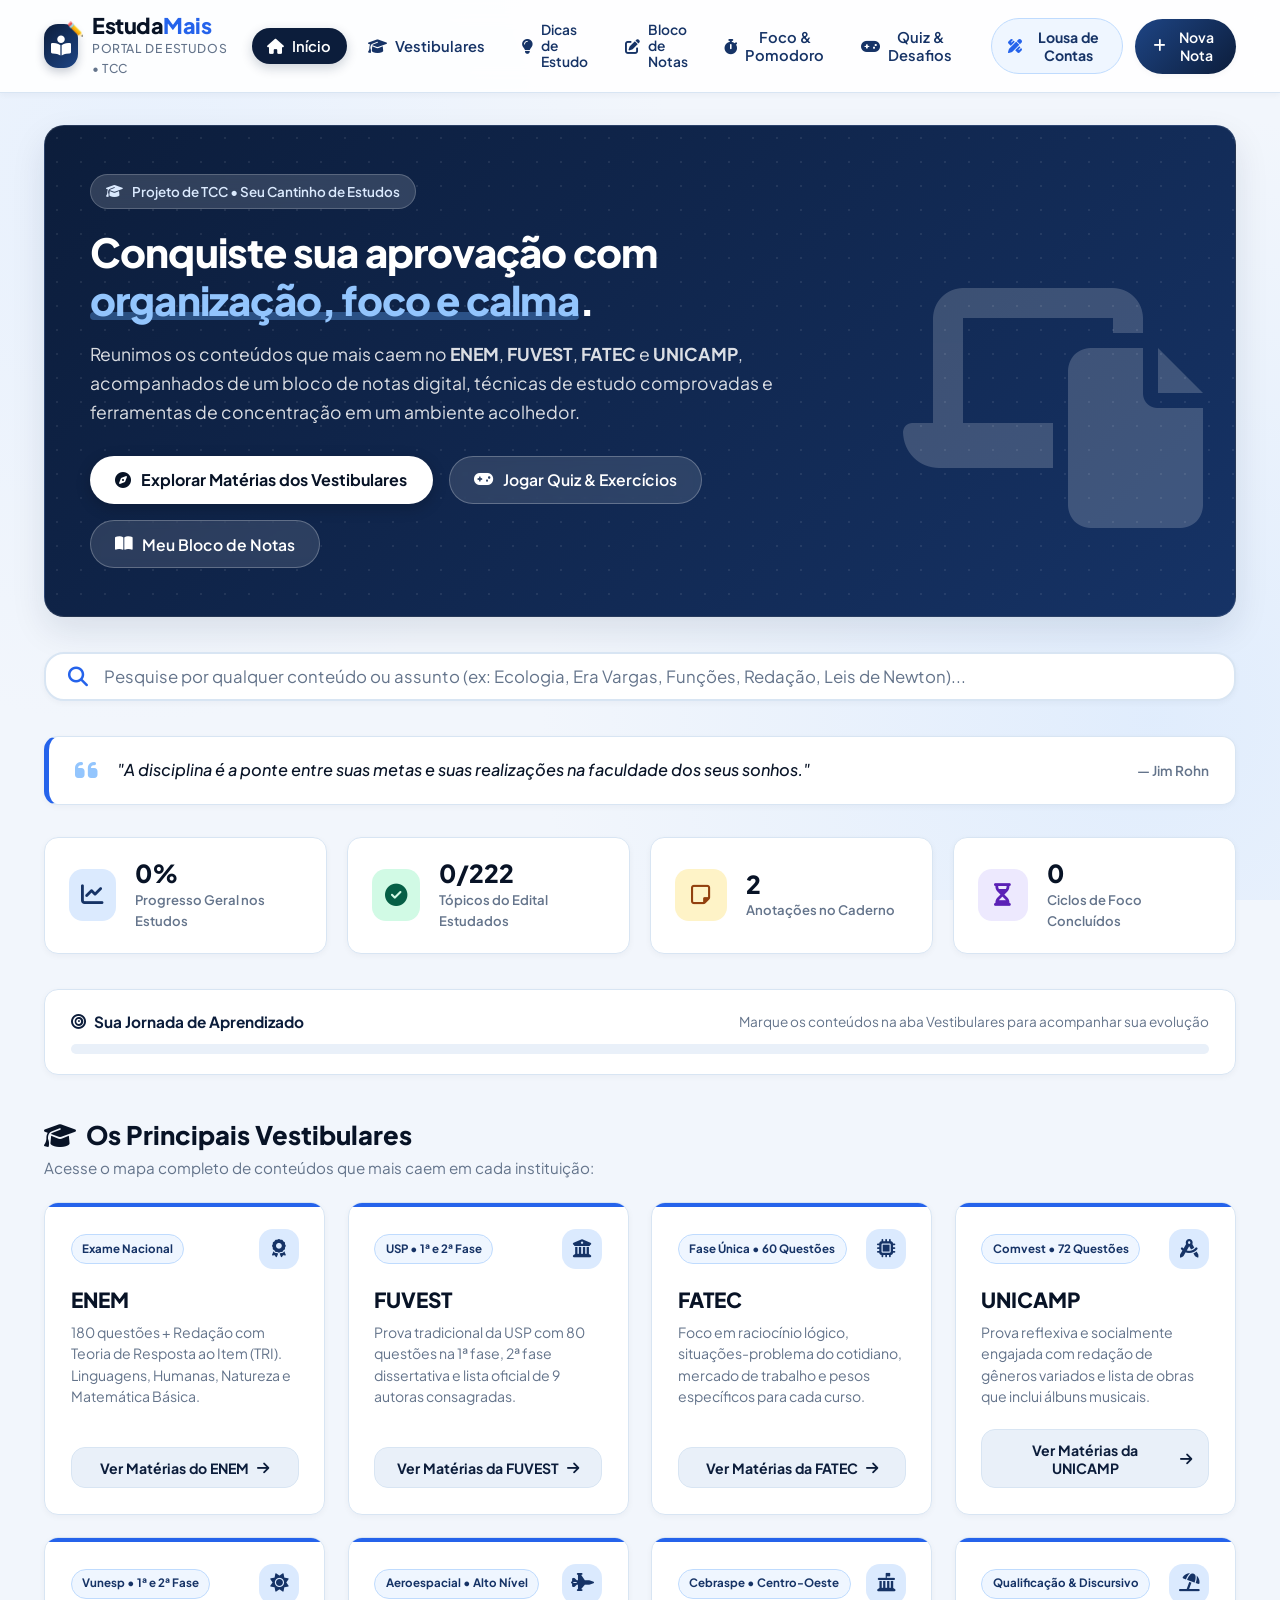
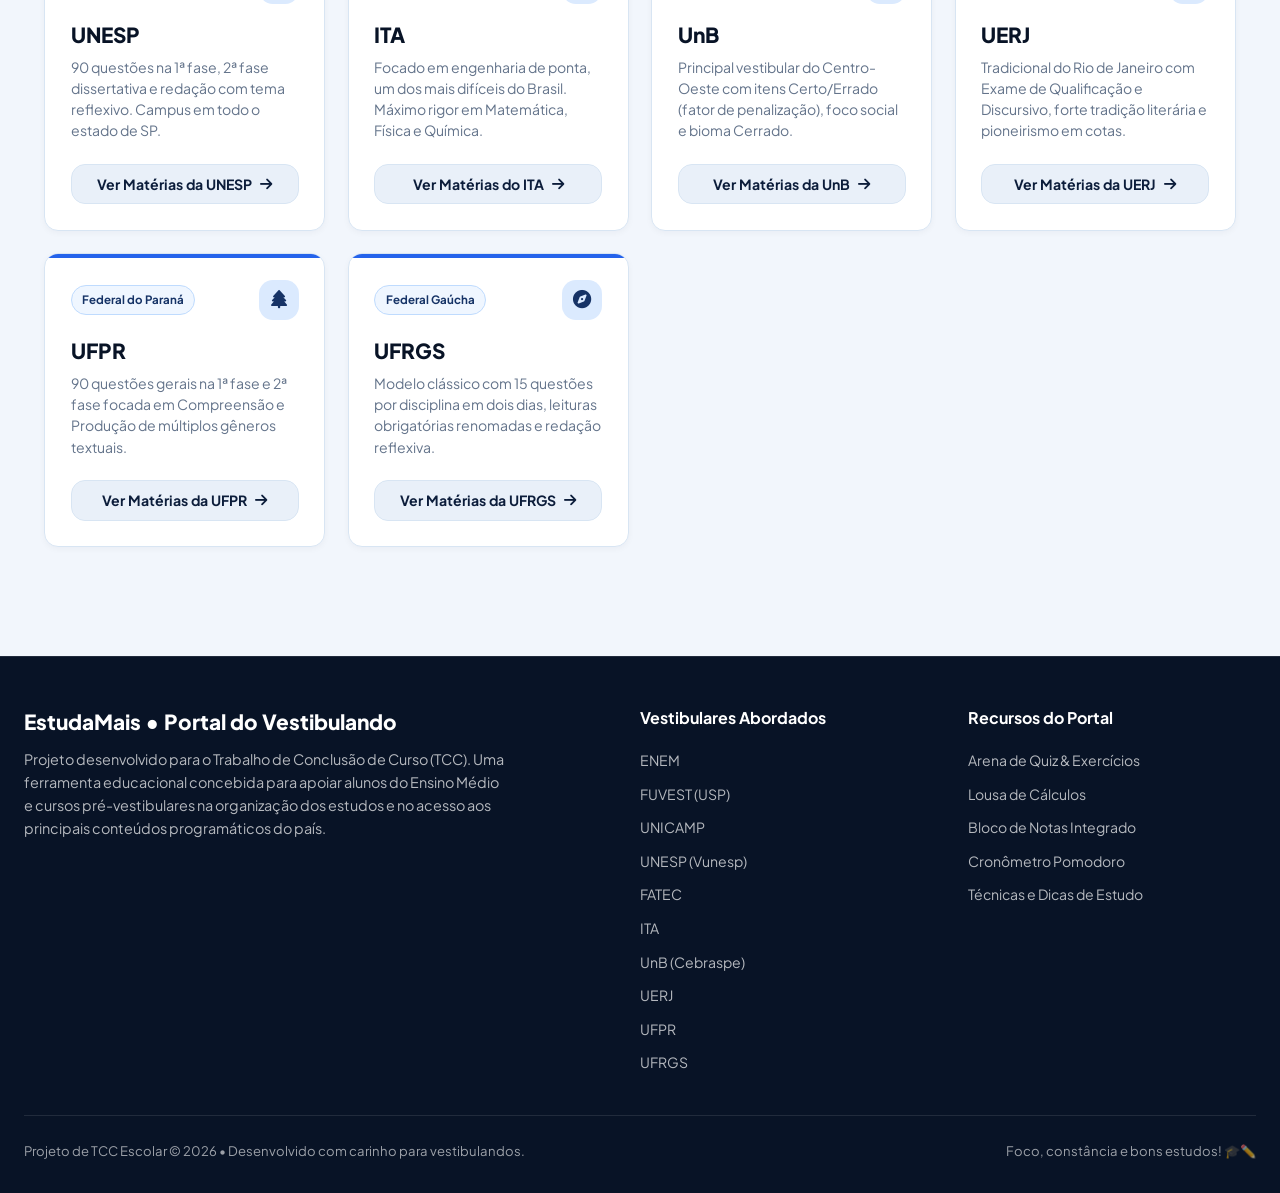
==== index.html @ 89281b8d "Rename index.html.html to index.html" ====
﻿<!DOCTYPE html>
<html lang="pt-BR">
<head>
  <meta charset="UTF-8">
  <meta name="viewport" content="width=device-width, initial-scale=1.0, maximum-scale=5.0">
  <title>EstudaMais • Portal do Vestibulando | Projeto de TCC</title>
  <meta name="description" content="Plataforma de apoio aos vestibulandos com matérias mais cobradas nos 10 maiores vestibulares do Brasil, bloco de notas integrado e dicas de estudos.">
  
  <!-- Configurações PWA e Mobile Android -->
  <link rel="manifest" href="manifest.json">
  <meta name="theme-color" content="#0c1d3b">
  <meta name="mobile-web-app-capable" content="yes">
  <meta name="apple-mobile-web-app-capable" content="yes">
  <meta name="apple-mobile-web-app-status-bar-style" content="black-translucent">
  <meta name="apple-mobile-web-app-title" content="EstudaMais">

  <!-- Favicon com SVG de Caderno e Lápis -->
  <link rel="icon" type="image/svg+xml" href="assets/icon.svg">
  <link rel="apple-touch-icon" href="assets/icon.svg">

  <!-- Fontes do Google: Plus Jakarta Sans & Caveat -->
  <link rel="preconnect" href="https://fonts.googleapis.com">
  <link rel="preconnect" href="https://fonts.gstatic.com" crossorigin>
  <link href="https://fonts.googleapis.com/css2?family=Plus+Jakarta+Sans:wght@300;400;500;600;700;800&family=Caveat:wght@600;700&display=swap" rel="stylesheet">

  <!-- Font Awesome 6 Icons -->
  <link rel="stylesheet" href="https://cdnjs.cloudflare.com/ajax/libs/font-awesome/6.4.0/css/all.min.css" integrity="sha512-iecdLmaskl7CVkqkXNQ/ZH/XLlvWZOJyj7Yy7tcenmpD1ypASozpmT/E0iPtmFIB46ZmdtAc9eNBvH0H/ZpiBw==" crossorigin="anonymous" referrerpolicy="no-referrer" />

  <!-- Estilos Customizados -->
  <style>
/* ========================================================
   ESTILOS GERAIS - ESTUDAMAIS PORTAL DO VESTIBULANDO
   TCC: Plataforma de Estudos com Foco Aconchegante
   ======================================================== */

@import url('https://fonts.googleapis.com/css2?family=Plus+Jakarta+Sans:wght@300;400;500;600;700;800&family=Caveat:wght@600;700&display=swap');

:root {
  /* Paleta de Azuis - Foco em Azul Marinho Elegante */
  --navy-950: #081326;
  --navy-900: #0c1d3b;
  --navy-850: #10264d;
  --navy-800: #163366;
  --navy-700: #1e4585;
  --navy-600: #2563eb;
  --navy-500: #3b82f6;
  --navy-400: #60a5fa;
  --navy-300: #93c5fd;
  --navy-200: #bfdbfe;
  --navy-100: #dbeafe;
  --navy-50:  #eff6ff;

  /* Tons de Fundo Aconchegantes e Suaves */
  --bg-page: #f2f6fc;
  --bg-surface: #ffffff;
  --bg-paper: #fcfdfd;
  --bg-subtle: #e9f0f9;
  --bg-hover: #e0ecf9;

  /* Detalhes de Papelaria & Estudo (Lápis, Marca-Texto) */
  --pencil-gold: #f59e0b;
  --highlighter-yellow: #fef08a;
  --highlighter-blue: #bae6fd;
  --study-green: #10b981;
  --study-rose: #f43f5e;
  --study-purple: #8b5cf6;

  /* Tipografia & Textos */
  --text-main: #0d1b2a;
  --text-secondary: #334155;
  --text-muted: #64748b;
  --text-white: #ffffff;

  /* Bordas e Sombras Suaves */
  --border-light: #d8e5f3;
  --border-focus: #3b82f6;
  --shadow-sm: 0 2px 6px rgba(12, 29, 59, 0.04);
  --shadow-md: 0 6px 18px rgba(12, 29, 59, 0.07);
  --shadow-lg: 0 14px 34px rgba(12, 29, 59, 0.10);
  --shadow-glow: 0 0 20px rgba(59, 130, 246, 0.25);

  --radius-sm: 8px;
  --radius-md: 14px;
  --radius-lg: 20px;
  --radius-full: 9999px;

  --transition-fast: 0.2s cubic-bezier(0.4, 0, 0.2, 1);
  --transition-normal: 0.3s cubic-bezier(0.4, 0, 0.2, 1);
}

/* Reset Básico */
*, *::before, *::after {
  box-sizing: border-box;
  margin: 0;
  padding: 0;
}

body {
  font-family: 'Plus Jakarta Sans', -apple-system, BlinkMacSystemFont, "Segoe UI", Roboto, sans-serif;
  background-color: var(--bg-page);
  color: var(--text-main);
  line-height: 1.6;
  min-height: 100vh;
  display: flex;
  flex-direction: column;
  background-image: 
    radial-gradient(circle at 10% 20%, rgba(219, 234, 254, 0.45) 0%, transparent 40%),
    radial-gradient(circle at 90% 80%, rgba(191, 219, 254, 0.35) 0%, transparent 45%);
  background-attachment: fixed;
  overflow-x: hidden;
}

/* ========================================================
   HEADER & NAVBAR
   ======================================================== */
.site-header {
  background: rgba(255, 255, 255, 0.88);
  backdrop-filter: blur(12px);
  -webkit-backdrop-filter: blur(12px);
  border-bottom: 1px solid var(--border-light);
  position: sticky;
  top: 0;
  z-index: 1000;
  box-shadow: var(--shadow-sm);
  transition: all var(--transition-normal);
}

.header-container {
  max-width: 1240px;
  margin: 0 auto;
  padding: 0.85rem 1.5rem;
  display: flex;
  align-items: center;
  justify-content: space-between;
  gap: 1.5rem;
}

.brand-logo {
  display: flex;
  align-items: center;
  gap: 0.85rem;
  text-decoration: none;
  cursor: pointer;
}

.logo-icon-box {
  width: 44px;
  height: 44px;
  background: linear-gradient(135deg, var(--navy-900), var(--navy-700));
  border-radius: var(--radius-md);
  display: flex;
  align-items: center;
  justify-content: center;
  color: #fff;
  font-size: 1.25rem;
  box-shadow: 0 4px 10px rgba(12, 29, 59, 0.22);
  position: relative;
}

.logo-icon-box::after {
  content: '✏️';
  position: absolute;
  top: -6px;
  right: -6px;
  font-size: 0.85rem;
}

.brand-info {
  display: flex;
  flex-direction: column;
}

.brand-name {
  font-size: 1.35rem;
  font-weight: 800;
  color: var(--navy-950);
  letter-spacing: -0.5px;
  line-height: 1.15;
}

.brand-name span {
  color: var(--navy-600);
}

.brand-tagline {
  font-size: 0.76rem;
  font-weight: 500;
  color: var(--text-muted);
  text-transform: uppercase;
  letter-spacing: 0.6px;
}

/* Navegação */
.nav-menu {
  display: flex;
  align-items: center;
  gap: 0.4rem;
  list-style: none;
}

.nav-btn {
  background: transparent;
  border: none;
  outline: none;
  padding: 0.55rem 0.95rem;
  border-radius: var(--radius-full);
  color: var(--navy-800);
  font-family: inherit;
  font-size: 0.92rem;
  font-weight: 600;
  cursor: pointer;
  display: inline-flex;
  align-items: center;
  gap: 0.5rem;
  transition: all var(--transition-fast);
}

.nav-clean-2lines {
  display: inline-block;
  line-height: 1.15;
  text-align: left;
  font-size: 0.86rem;
}

.nav-btn:hover {
  background-color: var(--bg-subtle);
  color: var(--navy-900);
}

.nav-btn.active {
  background: var(--navy-900);
  color: #fff;
  box-shadow: 0 4px 12px rgba(12, 29, 59, 0.2);
}

.nav-btn i {
  font-size: 0.95rem;
  transition: transform var(--transition-fast);
}

.nav-btn:hover i {
  transform: scale(1.15);
}

.header-actions {
  display: flex;
  align-items: center;
  gap: 0.75rem;
}

.btn-header-scratchpad {
  background: var(--navy-50);
  color: var(--navy-800);
  border: 1.5px solid var(--navy-200);
  padding: 0.55rem 1rem;
  border-radius: var(--radius-full);
  font-family: inherit;
  font-size: 0.88rem;
  font-weight: 700;
  cursor: pointer;
  display: inline-flex;
  align-items: center;
  gap: 0.5rem;
  transition: all var(--transition-fast);
}

.btn-header-scratchpad:hover {
  background: var(--navy-100);
  border-color: var(--navy-400);
  transform: translateY(-1px);
  box-shadow: 0 4px 12px rgba(37, 99, 235, 0.15);
}

.btn-header-scratchpad i {
  color: var(--navy-600);
}

.btn-header-cta {
  background: linear-gradient(135deg, var(--navy-700), var(--navy-900));
  color: #fff;
  border: none;
  padding: 0.6rem 1.1rem;
  border-radius: var(--radius-full);
  font-family: inherit;
  font-size: 0.88rem;
  font-weight: 600;
  cursor: pointer;
  display: inline-flex;
  align-items: center;
  gap: 0.5rem;
  box-shadow: var(--shadow-sm);
  transition: all var(--transition-fast);
}

.btn-header-cta:hover {
  transform: translateY(-1px);
  box-shadow: var(--shadow-md);
  filter: brightness(1.1);
}

/* ========================================================
   CONTAINER PRINCIPAL E ANIMAÇÕES DINÂMICAS DE PÁGINA
   ======================================================== */
.main-wrapper {
  max-width: 1240px;
  margin: 0 auto;
  padding: 2rem 1.5rem 4rem;
  width: 100%;
  flex: 1;
}

.tab-content {
  display: none;
  opacity: 0;
  transform: translateY(14px) scale(0.995);
  transition: opacity 0.35s cubic-bezier(0.16, 1, 0.3, 1), transform 0.35s cubic-bezier(0.16, 1, 0.3, 1);
}

.tab-content.active {
  display: block;
  opacity: 1;
  transform: translateY(0) scale(1);
  animation: pageSlideIn 0.4s cubic-bezier(0.16, 1, 0.3, 1) forwards;
}

@keyframes pageSlideIn {
  0% {
    opacity: 0;
    transform: translateY(16px) scale(0.992);
  }
  100% {
    opacity: 1;
    transform: translateY(0) scale(1);
  }
}

/* Efeito sutil de revelação progressiva */
.tab-content.active > div:nth-child(1) {
  animation: cardFadeUp 0.35s cubic-bezier(0.16, 1, 0.3, 1) 0.05s both;
}
.tab-content.active > div:nth-child(2) {
  animation: cardFadeUp 0.35s cubic-bezier(0.16, 1, 0.3, 1) 0.10s both;
}
.tab-content.active > div:nth-child(3) {
  animation: cardFadeUp 0.35s cubic-bezier(0.16, 1, 0.3, 1) 0.15s both;
}

@keyframes cardFadeUp {
  0% {
    opacity: 0;
    transform: translateY(12px);
  }
  100% {
    opacity: 1;
    transform: translateY(0);
  }
}

/* ========================================================
   ABA INÍCIO (HERO & VISÃO GERAL)
   ======================================================== */
.hero-cozy-card {
  background: linear-gradient(135deg, var(--navy-900) 0%, var(--navy-850) 45%, var(--navy-800) 100%);
  color: #fff;
  border-radius: var(--radius-lg);
  padding: 3rem 2.8rem;
  margin-bottom: 2.2rem;
  position: relative;
  overflow: hidden;
  box-shadow: var(--shadow-lg);
  border: 1px solid rgba(255, 255, 255, 0.1);
}

/* Detalhes de textura e papelaria */
.hero-cozy-card::before {
  content: '';
  position: absolute;
  top: 0;
  left: 0;
  right: 0;
  bottom: 0;
  background-image: radial-gradient(rgba(255, 255, 255, 0.08) 1px, transparent 1px);
  background-size: 24px 24px;
  pointer-events: none;
}

.hero-content {
  position: relative;
  z-index: 2;
  max-width: 780px;
}

.hero-pill {
  display: inline-flex;
  align-items: center;
  gap: 0.55rem;
  background: rgba(255, 255, 255, 0.15);
  backdrop-filter: blur(8px);
  border: 1px solid rgba(255, 255, 255, 0.2);
  padding: 0.35rem 0.95rem;
  border-radius: var(--radius-full);
  font-size: 0.84rem;
  font-weight: 600;
  color: var(--navy-100);
  margin-bottom: 1.2rem;
}

.hero-title {
  font-size: 2.5rem;
  font-weight: 800;
  line-height: 1.2;
  letter-spacing: -0.8px;
  margin-bottom: 1rem;
}

.hero-title .highlight {
  color: var(--navy-300);
  position: relative;
  display: inline-block;
}

.hero-title .highlight::after {
  content: '';
  position: absolute;
  bottom: 4px;
  left: 0;
  width: 100%;
  height: 8px;
  background: rgba(96, 165, 250, 0.35);
  border-radius: 4px;
  z-index: -1;
}

.hero-subtitle {
  font-size: 1.1rem;
  line-height: 1.65;
  color: rgba(255, 255, 255, 0.85);
  margin-bottom: 1.8rem;
  font-weight: 400;
}

.hero-actions {
  display: flex;
  flex-wrap: wrap;
  gap: 1rem;
  align-items: center;
}

.btn-hero-primary {
  background: #ffffff;
  color: var(--navy-950);
  border: none;
  padding: 0.85rem 1.6rem;
  border-radius: var(--radius-full);
  font-family: inherit;
  font-size: 1rem;
  font-weight: 700;
  cursor: pointer;
  display: inline-flex;
  align-items: center;
  gap: 0.6rem;
  box-shadow: 0 4px 15px rgba(0, 0, 0, 0.2);
  transition: all var(--transition-fast);
}

.btn-hero-primary:hover {
  background: var(--navy-50);
  transform: translateY(-2px);
  box-shadow: 0 8px 22px rgba(0, 0, 0, 0.25);
}

.btn-hero-secondary {
  background: rgba(255, 255, 255, 0.12);
  color: #fff;
  border: 1px solid rgba(255, 255, 255, 0.25);
  padding: 0.85rem 1.5rem;
  border-radius: var(--radius-full);
  font-family: inherit;
  font-size: 0.98rem;
  font-weight: 600;
  cursor: pointer;
  display: inline-flex;
  align-items: center;
  gap: 0.6rem;
  backdrop-filter: blur(4px);
  transition: all var(--transition-fast);
}

.btn-hero-secondary:hover {
  background: rgba(255, 255, 255, 0.22);
}

.hero-illustration {
  position: absolute;
  right: 2rem;
  bottom: 1.5rem;
  opacity: 0.18;
  font-size: 15rem;
  color: #fff;
  pointer-events: none;
}

/* Barra de Busca Global */
.search-bar-wrapper {
  margin-bottom: 2.2rem;
  position: relative;
}

.search-box-inner {
  background: #fff;
  border: 2px solid var(--border-light);
  border-radius: var(--radius-lg);
  padding: 0.75rem 1.4rem;
  display: flex;
  align-items: center;
  gap: 1rem;
  box-shadow: var(--shadow-sm);
  transition: all var(--transition-fast);
}

.search-box-inner:focus-within {
  border-color: var(--navy-500);
  box-shadow: 0 0 0 4px rgba(59, 130, 246, 0.12);
}

.search-box-inner i {
  color: var(--navy-600);
  font-size: 1.25rem;
}

.search-box-inner input {
  border: none;
  outline: none;
  width: 100%;
  font-family: inherit;
  font-size: 1.05rem;
  color: var(--text-main);
  background: transparent;
}

.search-box-inner input::placeholder {
  color: var(--text-muted);
}

/* Resultados da Busca Flutuante */
.resultados-busca-dropdown {
  position: absolute;
  top: 105%;
  left: 0;
  right: 0;
  background: #ffffff;
  border-radius: var(--radius-md);
  box-shadow: var(--shadow-lg);
  border: 1px solid var(--border-light);
  max-height: 440px;
  overflow-y: auto;
  z-index: 500;
  display: none;
}

.resultados-busca-dropdown.active {
  display: block;
  animation: fadeIn 0.2s ease;
}

.busca-header-info {
  padding: 0.75rem 1.25rem;
  background: var(--bg-subtle);
  border-bottom: 1px solid var(--border-light);
  font-size: 0.85rem;
  color: var(--navy-800);
  font-weight: 600;
}

.busca-card-item {
  padding: 0.95rem 1.25rem;
  border-bottom: 1px solid var(--border-light);
  display: flex;
  align-items: center;
  gap: 1rem;
  cursor: pointer;
  transition: background-color var(--transition-fast);
}

.busca-card-item:hover {
  background: var(--navy-50);
}

.busca-badge-vest {
  background: var(--navy-900);
  color: #fff;
  font-size: 0.72rem;
  font-weight: 700;
  padding: 0.25rem 0.6rem;
  border-radius: var(--radius-sm);
  white-space: nowrap;
}

.busca-info-item {
  flex: 1;
}

.busca-disc {
  font-size: 0.78rem;
  color: var(--navy-600);
  font-weight: 600;
  display: block;
}

.busca-topico {
  font-size: 0.92rem;
  color: var(--text-main);
  margin-top: 0.15rem;
}

.busca-topico mark {
  background: var(--highlighter-yellow);
  padding: 0.05rem 0.2rem;
  border-radius: 2px;
  font-weight: 600;
}

.busca-seta {
  color: var(--text-muted);
  font-size: 0.85rem;
}

.busca-sem-resultado {
  padding: 2.5rem;
  text-align: center;
  color: var(--text-muted);
}

.busca-sem-resultado i {
  font-size: 2rem;
  color: var(--navy-400);
  margin-bottom: 0.8rem;
}

/* Frase Motivacional */
.card-frase-dia {
  background: #ffffff;
  border: 1px solid var(--border-light);
  border-left: 5px solid var(--navy-600);
  border-radius: var(--radius-md);
  padding: 1.25rem 1.6rem;
  margin-bottom: 2rem;
  display: flex;
  align-items: center;
  gap: 1.2rem;
  box-shadow: var(--shadow-sm);
}

.quote-icon {
  font-size: 1.6rem;
  color: var(--navy-300);
}

.frase-texto {
  font-size: 1.02rem;
  font-weight: 500;
  color: var(--navy-950);
  font-style: italic;
  flex: 1;
}

.frase-autor {
  font-size: 0.85rem;
  font-weight: 600;
  color: var(--text-muted);
  white-space: nowrap;
}

/* Grid de Estatísticas Rápidas & Progresso */
.dashboard-grid-stats {
  display: grid;
  grid-template-columns: repeat(auto-fit, minmax(230px, 1fr));
  gap: 1.25rem;
  margin-bottom: 2.2rem;
}

.stat-card {
  background: #ffffff;
  border: 1px solid var(--border-light);
  border-radius: var(--radius-md);
  padding: 1.35rem 1.5rem;
  display: flex;
  align-items: center;
  gap: 1.2rem;
  box-shadow: var(--shadow-sm);
  transition: transform var(--transition-fast);
}

.stat-card:hover {
  transform: translateY(-2px);
  box-shadow: var(--shadow-md);
}

.stat-icon {
  width: 52px;
  height: 52px;
  border-radius: var(--radius-md);
  display: flex;
  align-items: center;
  justify-content: center;
  font-size: 1.4rem;
}

.stat-icon.azul {
  background: var(--navy-100);
  color: var(--navy-800);
}

.stat-icon.verde {
  background: #d1fae5;
  color: #065f46;
}

.stat-icon.amarelo {
  background: #fef3c7;
  color: #92400e;
}

.stat-icon.roxo {
  background: #ede9fe;
  color: #5b21b6;
}

.stat-data {
  display: flex;
  flex-direction: column;
}

.stat-num {
  font-size: 1.55rem;
  font-weight: 800;
  color: var(--navy-950);
  line-height: 1.2;
}

.stat-label {
  font-size: 0.82rem;
  font-weight: 600;
  color: var(--text-muted);
}

/* Barra de Progresso Geral */
.progresso-geral-banner {
  background: #ffffff;
  border: 1px solid var(--border-light);
  border-radius: var(--radius-md);
  padding: 1.25rem 1.6rem;
  margin-bottom: 2.5rem;
  box-shadow: var(--shadow-sm);
}

.progresso-header-line {
  display: flex;
  justify-content: space-between;
  align-items: center;
  margin-bottom: 0.6rem;
}

.progresso-titulo {
  font-size: 0.96rem;
  font-weight: 700;
  color: var(--navy-900);
  display: flex;
  align-items: center;
  gap: 0.5rem;
}

.progresso-trilho {
  width: 100%;
  height: 10px;
  background: var(--bg-subtle);
  border-radius: var(--radius-full);
  overflow: hidden;
}

.progresso-preenchimento {
  height: 100%;
  background: linear-gradient(90deg, var(--navy-600), var(--navy-400));
  border-radius: var(--radius-full);
  transition: width 0.4s ease;
}

/* Cards dos 4 Vestibulares em Destaque */
.secao-titulo-bloco {
  margin-bottom: 1.4rem;
}

.secao-titulo-bloco h2 {
  font-size: 1.6rem;
  font-weight: 800;
  color: var(--navy-950);
  display: flex;
  align-items: center;
  gap: 0.6rem;
}

.secao-titulo-bloco p {
  color: var(--text-muted);
  font-size: 0.95rem;
}

.vestibulares-preview-grid {
  display: grid;
  grid-template-columns: repeat(auto-fit, minmax(260px, 1fr));
  gap: 1.4rem;
  margin-bottom: 2.8rem;
}

.vest-card-preview {
  background: #ffffff;
  border: 1px solid var(--border-light);
  border-radius: var(--radius-md);
  padding: 1.6rem;
  display: flex;
  flex-direction: column;
  box-shadow: var(--shadow-sm);
  transition: all var(--transition-fast);
  position: relative;
  overflow: hidden;
}

.vest-card-preview::before {
  content: '';
  position: absolute;
  top: 0;
  left: 0;
  right: 0;
  height: 4px;
  background: var(--navy-600);
}

.vest-card-preview:hover {
  transform: translateY(-4px);
  box-shadow: var(--shadow-md);
  border-color: var(--navy-300);
}

.vest-preview-topo {
  display: flex;
  justify-content: space-between;
  align-items: center;
  margin-bottom: 0.9rem;
}

.vest-badge-mini {
  background: var(--navy-50);
  color: var(--navy-800);
  font-size: 0.72rem;
  font-weight: 700;
  padding: 0.3rem 0.65rem;
  border-radius: var(--radius-full);
  border: 1px solid var(--navy-200);
}

.vest-preview-icon {
  width: 40px;
  height: 40px;
  background: var(--navy-100);
  color: var(--navy-800);
  border-radius: var(--radius-md);
  display: flex;
  align-items: center;
  justify-content: center;
  font-size: 1.15rem;
}

.vest-preview-nome {
  font-size: 1.3rem;
  font-weight: 800;
  color: var(--navy-950);
  margin-bottom: 0.35rem;
}

.vest-preview-desc {
  font-size: 0.88rem;
  color: var(--text-muted);
  line-height: 1.5;
  margin-bottom: 1.4rem;
  flex: 1;
}

.btn-acessar-vest {
  background: var(--bg-subtle);
  color: var(--navy-900);
  border: 1px solid var(--border-light);
  padding: 0.65rem 1rem;
  border-radius: var(--radius-md);
  font-family: inherit;
  font-size: 0.88rem;
  font-weight: 700;
  cursor: pointer;
  display: flex;
  align-items: center;
  justify-content: center;
  gap: 0.5rem;
  transition: all var(--transition-fast);
}

.btn-acessar-vest:hover {
  background: var(--navy-900);
  color: #fff;
  border-color: var(--navy-900);
}

/* ========================================================
   ABA VESTIBULARES (DETALHADA)
   ======================================================== */
.vest-nav-switcher {
  display: flex;
  gap: 0.75rem;
  margin-bottom: 1.8rem;
  flex-wrap: wrap;
}

.vest-nav-switcher {
  display: flex;
  gap: 0.65rem;
  margin-bottom: 1.8rem;
  flex-wrap: wrap;
  align-items: center;
}

.vest-tab-btn {
  background: #ffffff;
  border: 1.5px solid var(--border-light);
  padding: 0.65rem 1.15rem;
  border-radius: var(--radius-md);
  font-family: inherit;
  font-size: 0.94rem;
  font-weight: 700;
  color: var(--navy-800);
  cursor: pointer;
  display: inline-flex;
  align-items: center;
  gap: 0.5rem;
  box-shadow: var(--shadow-sm);
  transition: all var(--transition-fast);
}

.vest-tab-btn:hover {
  border-color: var(--navy-400);
  background: var(--navy-50);
  transform: translateY(-2px);
  box-shadow: 0 4px 12px rgba(12, 29, 59, 0.1);
}

.vest-tab-btn.active {
  background: var(--navy-900);
  color: #fff;
  border-color: var(--navy-900);
  box-shadow: var(--shadow-md);
}

.vest-tab-btn .tab-badge {
  font-size: 0.7rem;
  background: rgba(255, 255, 255, 0.2);
  padding: 0.15rem 0.5rem;
  border-radius: var(--radius-full);
}

.vest-tab-btn:not(.active) .tab-badge {
  background: var(--navy-100);
  color: var(--navy-800);
}

/* Card Header do Vestibular Ativo */
.vest-header-card {
  background: #ffffff;
  border: 1px solid var(--border-light);
  border-radius: var(--radius-lg);
  padding: 2.2rem;
  margin-bottom: 2rem;
  display: grid;
  grid-template-columns: 1fr 280px;
  gap: 2rem;
  box-shadow: var(--shadow-md);
  align-items: center;
}

.vest-badge-tag {
  display: inline-flex;
  align-items: center;
  gap: 0.4rem;
  background: var(--navy-100);
  color: var(--navy-900);
  font-size: 0.82rem;
  font-weight: 700;
  padding: 0.35rem 0.85rem;
  border-radius: var(--radius-full);
  margin-bottom: 0.75rem;
}

.vest-title {
  font-size: 1.85rem;
  font-weight: 800;
  color: var(--navy-950);
  margin-bottom: 0.65rem;
  letter-spacing: -0.5px;
  transition: all 0.35s ease;
  cursor: pointer;
}

.vest-title:hover {
  background: linear-gradient(90deg, #0c1d3b, #2563eb, #0ea5e9);
  -webkit-background-clip: text;
  -webkit-text-fill-color: transparent;
  transform: translateX(4px);
}

.vest-resumo {
  font-size: 0.98rem;
  color: var(--text-secondary);
  line-height: 1.6;
  margin-bottom: 1.4rem;
}

.vest-detalhes-grid {
  display: flex;
  flex-direction: column;
  gap: 0.65rem;
}

.vest-detalhe-item {
  display: flex;
  align-items: flex-start;
  gap: 0.6rem;
  font-size: 0.92rem;
}

.detalhe-label {
  font-weight: 700;
  color: var(--navy-900);
  white-space: nowrap;
  display: inline-flex;
  align-items: center;
  gap: 0.4rem;
}

.detalhe-val {
  color: var(--text-secondary);
}

.vest-detalhe-item.dica-ouro {
  background: var(--navy-50);
  padding: 0.75rem 1rem;
  border-radius: var(--radius-sm);
  border-left: 3px solid var(--navy-600);
  margin-top: 0.5rem;
}

.vest-detalhe-item.dica-ouro .detalhe-label {
  color: var(--navy-700);
}

/* Box de Progresso Individual */
.vest-progresso-box {
  background: linear-gradient(135deg, var(--navy-900), var(--navy-800));
  color: #fff;
  border-radius: var(--radius-md);
  padding: 1.8rem;
  text-align: center;
  display: flex;
  flex-direction: column;
  align-items: center;
  justify-content: center;
  box-shadow: var(--shadow-sm);
}

.progresso-radial-text .perc-num {
  font-size: 2.8rem;
  font-weight: 800;
  line-height: 1;
  display: block;
  color: #fff;
}

.progresso-radial-text .perc-label {
  font-size: 0.82rem;
  text-transform: uppercase;
  letter-spacing: 1px;
  color: var(--navy-200);
}

.progresso-barra-fundo {
  width: 100%;
  height: 8px;
  background: rgba(255, 255, 255, 0.2);
  border-radius: var(--radius-full);
  margin: 1rem 0 0.8rem;
  overflow: hidden;
}

.progresso-barra-preenchimento {
  height: 100%;
  background: #38bdf8;
  border-radius: var(--radius-full);
  transition: width 0.4s ease;
}

.progresso-contagem {
  font-size: 0.82rem;
  color: var(--navy-100);
}

/* Seções Especiais (Obras Obrigatórias & Redação) */
.vest-secao-especial {
  background: #ffffff;
  border: 1px solid var(--border-light);
  border-radius: var(--radius-lg);
  padding: 2rem;
  margin-bottom: 2rem;
  box-shadow: var(--shadow-sm);
}

.secao-header {
  display: flex;
  align-items: center;
  gap: 1rem;
  margin-bottom: 1.6rem;
}

.secao-icon-badge {
  width: 48px;
  height: 48px;
  background: var(--navy-100);
  color: var(--navy-800);
  border-radius: var(--radius-md);
  display: flex;
  align-items: center;
  justify-content: center;
  font-size: 1.35rem;
}

.secao-titulo {
  font-size: 1.35rem;
  font-weight: 800;
  color: var(--navy-950);
}

.secao-sub {
  font-size: 0.9rem;
  color: var(--text-muted);
}

/* Obras Literárias Grid */
.obras-grid {
  display: grid;
  grid-template-columns: repeat(auto-fit, minmax(280px, 1fr));
  gap: 1.25rem;
}

.obra-card {
  background: var(--bg-paper);
  border: 1px solid var(--border-light);
  border-radius: var(--radius-md);
  padding: 1.25rem 1.4rem;
  display: flex;
  flex-direction: column;
  transition: all var(--transition-fast);
  position: relative;
}

.obra-card::before {
  content: '📖';
  position: absolute;
  top: 1rem;
  right: 3.2rem;
  font-size: 1.1rem;
  opacity: 0.4;
}

.obra-card:hover {
  transform: translateY(-2px);
  border-color: var(--navy-400);
  box-shadow: var(--shadow-sm);
}

.obra-card.obra-lida {
  background: #f0fdf4;
  border-color: #86efac;
}

.obra-card-top {
  display: flex;
  justify-content: space-between;
  align-items: center;
  margin-bottom: 0.5rem;
}

.obra-autor {
  font-size: 0.82rem;
  font-weight: 700;
  color: var(--navy-700);
}

.obra-titulo {
  font-size: 1.08rem;
  font-weight: 800;
  color: var(--navy-950);
  margin-bottom: 0.35rem;
}

.obra-genero {
  font-size: 0.84rem;
  color: var(--text-muted);
  line-height: 1.45;
}

/* Competências da Redação */
.competencias-grid {
  display: grid;
  grid-template-columns: repeat(auto-fit, minmax(220px, 1fr));
  gap: 1.2rem;
}

.competencia-card {
  background: var(--bg-subtle);
  border: 1px solid var(--border-light);
  border-radius: var(--radius-md);
  padding: 1.3rem;
  display: flex;
  flex-direction: column;
}

.comp-badge {
  background: var(--navy-900);
  color: #fff;
  font-size: 0.72rem;
  font-weight: 700;
  padding: 0.25rem 0.6rem;
  border-radius: var(--radius-sm);
  align-self: flex-start;
  margin-bottom: 0.6rem;
}

.comp-nome {
  font-size: 1rem;
  font-weight: 800;
  color: var(--navy-950);
  margin-bottom: 0.35rem;
}

.comp-desc {
  font-size: 0.85rem;
  color: var(--text-secondary);
  line-height: 1.45;
}

.fatec-redacao-box {
  background: var(--navy-50);
  padding: 1.25rem;
  border-radius: var(--radius-md);
  border-left: 4px solid var(--navy-600);
  font-size: 0.95rem;
  display: flex;
  flex-direction: column;
  gap: 0.5rem;
}

/* Áreas de Conhecimento e Disciplinas Accordion */
.areas-disciplinas-container {
  margin-top: 2rem;
}

.areas-header-bar {
  display: flex;
  justify-content: space-between;
  align-items: center;
  flex-wrap: wrap;
  gap: 1rem;
  margin-bottom: 1.4rem;
}

.areas-header-bar h3 {
  font-size: 1.4rem;
  font-weight: 800;
  color: var(--navy-950);
  display: flex;
  align-items: center;
  gap: 0.6rem;
}

.dica-checklist {
  font-size: 0.85rem;
  font-weight: 600;
  color: var(--navy-700);
  background: var(--navy-100);
  padding: 0.35rem 0.85rem;
  border-radius: var(--radius-full);
}

.areas-accordion {
  display: flex;
  flex-direction: column;
  gap: 1.2rem;
}

.area-accordion-item {
  background: #ffffff;
  border: 1px solid var(--border-light);
  border-radius: var(--radius-md);
  box-shadow: var(--shadow-sm);
  overflow: hidden;
}

.area-accordion-header {
  padding: 1.25rem 1.6rem;
  background: #ffffff;
  display: flex;
  justify-content: space-between;
  align-items: center;
  cursor: pointer;
  user-select: none;
  transition: background-color var(--transition-fast);
}

.area-accordion-header:hover {
  background: var(--bg-subtle);
}

.area-accordion-header h4 {
  font-size: 1.15rem;
  font-weight: 800;
  color: var(--navy-950);
  display: flex;
  align-items: center;
  gap: 0.75rem;
}

.toggle-icon {
  color: var(--navy-600);
  font-size: 1rem;
  transition: transform var(--transition-normal);
}

.area-accordion-item.open .toggle-icon {
  transform: rotate(180deg);
}

.area-accordion-body {
  display: none;
  padding: 1.4rem 1.6rem 1.8rem;
  border-top: 1px solid var(--border-light);
  background: var(--bg-paper);
}

.area-accordion-item.open .area-accordion-body {
  display: block;
}

.disciplinas-grid {
  display: grid;
  grid-template-columns: repeat(auto-fit, minmax(320px, 1fr));
  gap: 1.4rem;
}

.disciplina-card {
  background: #ffffff;
  border: 1px solid var(--border-light);
  border-radius: var(--radius-md);
  padding: 1.35rem;
  box-shadow: var(--shadow-sm);
}

.disciplina-titulo {
  font-size: 1.05rem;
  font-weight: 800;
  color: var(--navy-900);
  margin-bottom: 1rem;
  padding-bottom: 0.5rem;
  border-bottom: 2px solid var(--navy-100);
  display: flex;
  align-items: center;
  gap: 0.5rem;
  transition: all 0.35s cubic-bezier(0.16, 1, 0.3, 1);
  cursor: pointer;
  position: relative;
}

.disciplina-titulo:hover {
  background: linear-gradient(90deg, #1e3a8a, #0284c7, #2563eb, #38bdf8);
  background-size: 250% auto;
  -webkit-background-clip: text;
  -webkit-text-fill-color: transparent;
  transform: translateX(6px);
  border-bottom-color: #38bdf8;
}

.topicos-lista {
  list-style: none;
  display: flex;
  flex-direction: column;
  gap: 0.65rem;
}

.topico-item {
  padding: 0.5rem 0.65rem;
  border-radius: var(--radius-sm);
  transition: all 0.25s cubic-bezier(0.16, 1, 0.3, 1);
  border-left: 3px solid transparent;
}

.topico-item:hover {
  background: linear-gradient(90deg, #eef6ff 0%, #ffffff 100%);
  border-left-color: #2563eb;
  transform: translateX(6px);
  box-shadow: 0 2px 10px rgba(37, 99, 235, 0.08);
}

.topico-texto {
  transition: all 0.25s cubic-bezier(0.16, 1, 0.3, 1);
  display: inline-block;
}

.topico-item:hover .topico-texto {
  font-weight: 700;
  background: linear-gradient(90deg, #1d4ed8 0%, #0284c7 60%, #2563eb 100%);
  -webkit-background-clip: text;
  -webkit-text-fill-color: transparent;
}

.topico-item.concluido .topico-texto {
  text-decoration: line-through;
  -webkit-text-fill-color: var(--text-muted);
  color: var(--text-muted);
  font-weight: 400;
}

/* Custom Checkbox */
.custom-checkbox-container {
  display: flex;
  align-items: flex-start;
  gap: 0.75rem;
  position: relative;
  cursor: pointer;
  user-select: none;
  font-size: 0.92rem;
  line-height: 1.45;
}

.custom-checkbox-container input {
  position: absolute;
  opacity: 0;
  cursor: pointer;
  height: 0;
  width: 0;
}

.checkmark {
  height: 20px;
  width: 20px;
  background-color: #fff;
  border: 2px solid var(--navy-300);
  border-radius: 6px;
  flex-shrink: 0;
  margin-top: 2px;
  transition: all var(--transition-fast);
}

.custom-checkbox-container:hover input ~ .checkmark {
  border-color: var(--navy-600);
}

.custom-checkbox-container input:checked ~ .checkmark {
  background-color: var(--navy-600);
  border-color: var(--navy-600);
}

.checkmark::after {
  content: "";
  position: absolute;
  display: none;
}

.custom-checkbox-container input:checked ~ .checkmark::after {
  display: block;
  left: 6px;
  top: 2px;
  width: 5px;
  height: 10px;
  border: solid white;
  border-width: 0 2px 2px 0;
  transform: rotate(45deg);
}

/* ========================================================
   ABA DICAS DE ESTUDO
   ======================================================== */
.dicas-intro-card {
  background: linear-gradient(135deg, var(--navy-900), var(--navy-800));
  color: #fff;
  border-radius: var(--radius-lg);
  padding: 2.2rem;
  margin-bottom: 2rem;
  box-shadow: var(--shadow-md);
}

.dicas-intro-card h2 {
  font-size: 1.8rem;
  font-weight: 800;
  margin-bottom: 0.6rem;
}

.dicas-intro-card p {
  color: var(--navy-100);
  font-size: 1rem;
  max-width: 800px;
}

.dicas-grid {
  display: grid;
  grid-template-columns: repeat(auto-fit, minmax(340px, 1fr));
  gap: 1.5rem;
}

.dica-card {
  background: #ffffff;
  border: 1px solid var(--border-light);
  border-radius: var(--radius-md);
  padding: 1.8rem;
  display: flex;
  flex-direction: column;
  box-shadow: var(--shadow-sm);
  transition: all var(--transition-fast);
  position: relative;
}

.dica-card:hover {
  transform: translateY(-4px);
  box-shadow: var(--shadow-md);
  border-color: var(--navy-300);
}

.dica-top {
  display: flex;
  justify-content: space-between;
  align-items: center;
  margin-bottom: 1rem;
}

.dica-categoria-badge {
  background: var(--navy-100);
  color: var(--navy-800);
  font-size: 0.74rem;
  font-weight: 700;
  padding: 0.3rem 0.7rem;
  border-radius: var(--radius-full);
}

.dica-icon {
  width: 42px;
  height: 42px;
  background: var(--navy-50);
  color: var(--navy-700);
  border-radius: var(--radius-md);
  display: flex;
  align-items: center;
  justify-content: center;
  font-size: 1.25rem;
}

.dica-titulo {
  font-size: 1.25rem;
  font-weight: 800;
  color: var(--navy-950);
  margin-bottom: 0.65rem;
  line-height: 1.3;
}

.dica-resumo {
  font-size: 0.92rem;
  color: var(--text-secondary);
  line-height: 1.55;
  margin-bottom: 1.2rem;
}

.dica-passos ul {
  list-style: none;
  display: flex;
  flex-direction: column;
  gap: 0.6rem;
}

.dica-passos li {
  font-size: 0.88rem;
  color: var(--text-main);
  display: flex;
  align-items: flex-start;
  gap: 0.6rem;
  background: var(--bg-paper);
  padding: 0.6rem 0.85rem;
  border-radius: var(--radius-sm);
  border-left: 3px solid var(--navy-400);
}

.dica-passos li i {
  color: var(--study-green);
  margin-top: 3px;
  font-size: 0.8rem;
}

/* ========================================================
   ABA BLOCO DE NOTAS (CADERNO DIGITAL DOS ALUNOS)
   ======================================================== */
.bloco-header-area {
  display: flex;
  justify-content: space-between;
  align-items: center;
  flex-wrap: wrap;
  gap: 1.2rem;
  margin-bottom: 1.8rem;
}

.bloco-info h2 {
  font-size: 1.8rem;
  font-weight: 800;
  color: var(--navy-950);
  display: flex;
  align-items: center;
  gap: 0.65rem;
}

.bloco-info p {
  color: var(--text-muted);
  font-size: 0.95rem;
}

.bloco-controles {
  display: flex;
  align-items: center;
  gap: 0.85rem;
  flex-wrap: wrap;
}

.search-notas-box {
  background: #ffffff;
  border: 1px solid var(--border-light);
  border-radius: var(--radius-full);
  padding: 0.55rem 1.1rem;
  display: flex;
  align-items: center;
  gap: 0.6rem;
  box-shadow: var(--shadow-sm);
}

.search-notas-box input {
  border: none;
  outline: none;
  font-family: inherit;
  font-size: 0.88rem;
  width: 180px;
}

.btn-nova-nota {
  background: linear-gradient(135deg, var(--navy-800), var(--navy-950));
  color: #fff;
  border: none;
  padding: 0.65rem 1.3rem;
  border-radius: var(--radius-full);
  font-family: inherit;
  font-size: 0.92rem;
  font-weight: 700;
  cursor: pointer;
  display: inline-flex;
  align-items: center;
  gap: 0.5rem;
  box-shadow: var(--shadow-sm);
  transition: all var(--transition-fast);
}

.btn-nova-nota:hover {
  transform: translateY(-2px);
  box-shadow: var(--shadow-md);
  filter: brightness(1.1);
}

/* Grid de Notas */
.notas-grid {
  display: grid;
  grid-template-columns: repeat(auto-fill, minmax(320px, 1fr));
  gap: 1.5rem;
}

.nota-card {
  background: #ffffff;
  border: 1px solid var(--border-light);
  border-radius: var(--radius-md);
  padding: 1.5rem;
  box-shadow: var(--shadow-sm);
  display: flex;
  flex-direction: column;
  position: relative;
  transition: all var(--transition-fast);
  min-height: 240px;
}

.nota-card:hover {
  transform: translateY(-3px);
  box-shadow: var(--shadow-md);
}

.nota-card.favorita {
  border-color: var(--pencil-gold);
  box-shadow: 0 4px 14px rgba(245, 158, 11, 0.15);
}

.nota-card.favorita::after {
  content: '📌';
  position: absolute;
  top: -10px;
  right: 14px;
  font-size: 1.2rem;
}

/* Variações de cor sutil das notas */
.nota-card.nota-cor-azul {
  background: #ffffff;
  border-top: 4px solid var(--navy-600);
}

.nota-card.nota-cor-marinho {
  background: var(--navy-50);
  border-top: 4px solid var(--navy-900);
}

.nota-card.nota-cor-amarelo {
  background: #fffdf5;
  border-top: 4px solid var(--pencil-gold);
}

.nota-card.nota-cor-verde {
  background: #f7fee7;
  border-top: 4px solid var(--study-green);
}

.nota-card-header {
  display: flex;
  justify-content: space-between;
  align-items: center;
  margin-bottom: 0.9rem;
}

.nota-tag {
  background: rgba(12, 29, 59, 0.08);
  color: var(--navy-900);
  font-size: 0.72rem;
  font-weight: 700;
  padding: 0.25rem 0.6rem;
  border-radius: var(--radius-sm);
  text-transform: uppercase;
  letter-spacing: 0.5px;
}

.nota-acoes {
  display: flex;
  align-items: center;
  gap: 0.35rem;
}

.nota-btn-icon {
  background: transparent;
  border: none;
  width: 28px;
  height: 28px;
  border-radius: 6px;
  cursor: pointer;
  color: var(--text-muted);
  display: flex;
  align-items: center;
  justify-content: center;
  font-size: 0.85rem;
  transition: all var(--transition-fast);
}

.nota-btn-icon:hover {
  background: rgba(0, 0, 0, 0.07);
  color: var(--navy-900);
}

.nota-btn-icon.btn-excluir:hover {
  background: #fee2e2;
  color: #dc2626;
}

.nota-titulo {
  font-size: 1.2rem;
  font-weight: 800;
  color: var(--navy-950);
  margin-bottom: 0.75rem;
  line-height: 1.3;
}

.nota-corpo {
  font-size: 0.92rem;
  color: var(--text-secondary);
  line-height: 1.6;
  flex: 1;
  white-space: pre-wrap;
  margin-bottom: 1.2rem;
  max-height: 200px;
  overflow-y: auto;
  padding-right: 0.4rem;
}

.nota-corpo::-webkit-scrollbar {
  width: 4px;
}
.nota-corpo::-webkit-scrollbar-thumb {
  background: var(--navy-200);
  border-radius: 4px;
}

.nota-rodape {
  display: flex;
  justify-content: space-between;
  align-items: center;
  border-top: 1px solid var(--border-light);
  padding-top: 0.8rem;
  margin-top: auto;
}

.nota-data {
  font-size: 0.76rem;
  color: var(--text-muted);
}

.nota-btn-editar {
  background: transparent;
  border: none;
  color: var(--navy-600);
  font-family: inherit;
  font-size: 0.82rem;
  font-weight: 700;
  cursor: pointer;
  display: inline-flex;
  align-items: center;
  gap: 0.35rem;
  transition: color var(--transition-fast);
}

.nota-btn-editar:hover {
  color: var(--navy-900);
}

.notas-vazia {
  grid-column: 1 / -1;
  background: #ffffff;
  border: 2px dashed var(--border-light);
  border-radius: var(--radius-lg);
  padding: 4rem 2rem;
  text-align: center;
  color: var(--text-muted);
}

.notas-vazia i {
  font-size: 3rem;
  color: var(--navy-300);
  margin-bottom: 1rem;
}

.notas-vazia p {
  font-size: 1.2rem;
  font-weight: 700;
  color: var(--navy-900);
  margin-bottom: 0.4rem;
}

/* Modal de Criar/Editar Nota */
.modal-overlay {
  position: fixed;
  top: 0;
  left: 0;
  right: 0;
  bottom: 0;
  background: rgba(12, 29, 59, 0.6);
  backdrop-filter: blur(4px);
  z-index: 2000;
  display: none;
  align-items: center;
  justify-content: center;
  padding: 1.5rem;
}

.modal-overlay.active {
  display: flex;
  animation: fadeIn 0.25s ease;
}

.modal-card {
  background: #ffffff;
  width: 100%;
  max-width: 600px;
  border-radius: var(--radius-lg);
  box-shadow: var(--shadow-lg);
  overflow: hidden;
  border: 1px solid var(--border-light);
}

.modal-header {
  background: var(--navy-900);
  color: #fff;
  padding: 1.2rem 1.6rem;
  display: flex;
  justify-content: space-between;
  align-items: center;
}

.modal-header h3 {
  font-size: 1.2rem;
  font-weight: 800;
}

.modal-close-btn {
  background: transparent;
  border: none;
  color: #fff;
  font-size: 1.2rem;
  cursor: pointer;
  opacity: 0.8;
  transition: opacity var(--transition-fast);
}

.modal-close-btn:hover {
  opacity: 1;
}

.modal-body {
  padding: 1.6rem;
  display: flex;
  flex-direction: column;
  gap: 1.1rem;
}

.form-group {
  display: flex;
  flex-direction: column;
  gap: 0.4rem;
}

.form-group label {
  font-size: 0.85rem;
  font-weight: 700;
  color: var(--navy-900);
}

.form-input, .form-textarea, .form-select {
  width: 100%;
  padding: 0.75rem 1rem;
  border: 1.5px solid var(--border-light);
  border-radius: var(--radius-md);
  font-family: inherit;
  font-size: 0.95rem;
  color: var(--text-main);
  outline: none;
  transition: border-color var(--transition-fast);
}

.form-input:focus, .form-textarea:focus, .form-select:focus {
  border-color: var(--navy-500);
}

.form-textarea {
  min-height: 160px;
  resize: vertical;
}

.modal-footer {
  padding: 1rem 1.6rem 1.5rem;
  display: flex;
  justify-content: flex-end;
  gap: 0.8rem;
  background: var(--bg-paper);
  border-top: 1px solid var(--border-light);
}

.btn-modal-cancel {
  background: transparent;
  border: 1px solid var(--border-light);
  padding: 0.65rem 1.2rem;
  border-radius: var(--radius-full);
  font-family: inherit;
  font-weight: 600;
  cursor: pointer;
}

.btn-modal-save {
  background: var(--navy-900);
  color: #fff;
  border: none;
  padding: 0.65rem 1.4rem;
  border-radius: var(--radius-full);
  font-family: inherit;
  font-weight: 700;
  cursor: pointer;
  transition: background-color var(--transition-fast);
}

.btn-modal-save:hover {
  background: var(--navy-700);
}

/* ========================================================
   ABA FERRAMENTAS & POMODORO TIMER
   ======================================================== */
.ferramentas-grid {
  display: grid;
  grid-template-columns: 1fr 1fr;
  gap: 2rem;
}

.pomodoro-card-cozy {
  background: #ffffff;
  border: 1px solid var(--border-light);
  border-radius: var(--radius-lg);
  padding: 2.5rem 2rem;
  text-align: center;
  box-shadow: var(--shadow-md);
  display: flex;
  flex-direction: column;
  align-items: center;
}

.pomodoro-modes-nav {
  display: inline-flex;
  background: var(--bg-subtle);
  padding: 0.35rem;
  border-radius: var(--radius-full);
  gap: 0.3rem;
  margin-bottom: 2rem;
}

.pomodoro-mode-btn {
  background: transparent;
  border: none;
  padding: 0.55rem 1.2rem;
  border-radius: var(--radius-full);
  font-family: inherit;
  font-size: 0.88rem;
  font-weight: 700;
  color: var(--navy-800);
  cursor: pointer;
  transition: all var(--transition-fast);
}

.pomodoro-mode-btn.active {
  background: var(--navy-900);
  color: #fff;
  box-shadow: var(--shadow-sm);
}

.pomodoro-timer-circle {
  width: 220px;
  height: 220px;
  border-radius: 50%;
  border: 8px solid var(--navy-100);
  border-top-color: var(--navy-600);
  display: flex;
  flex-direction: column;
  align-items: center;
  justify-content: center;
  margin-bottom: 2.2rem;
  background: radial-gradient(circle, var(--navy-50) 0%, #ffffff 80%);
  box-shadow: inset 0 2px 10px rgba(0,0,0,0.04);
}

.pomodoro-timer-circle span {
  font-size: 3.4rem;
  font-weight: 800;
  color: var(--navy-950);
  letter-spacing: -1px;
}

.pomodoro-timer-circle small {
  font-size: 0.82rem;
  font-weight: 700;
  color: var(--navy-600);
  text-transform: uppercase;
  letter-spacing: 1px;
}

.pomodoro-controls {
  display: flex;
  gap: 1rem;
  margin-bottom: 1.8rem;
}

.btn-pomodoro-start {
  background: linear-gradient(135deg, var(--navy-800), var(--navy-950));
  color: #fff;
  border: none;
  padding: 0.85rem 2rem;
  border-radius: var(--radius-full);
  font-family: inherit;
  font-size: 1.05rem;
  font-weight: 700;
  cursor: pointer;
  display: inline-flex;
  align-items: center;
  gap: 0.6rem;
  box-shadow: var(--shadow-md);
  transition: all var(--transition-fast);
}

.btn-pomodoro-start:hover {
  transform: translateY(-2px);
  box-shadow: var(--shadow-lg);
}

.btn-pomodoro-start.btn-pausado {
  background: #ea580c;
}

.btn-pomodoro-reset {
  background: var(--bg-subtle);
  color: var(--navy-800);
  border: 1px solid var(--border-light);
  padding: 0.85rem 1.4rem;
  border-radius: var(--radius-full);
  font-family: inherit;
  font-size: 0.95rem;
  font-weight: 600;
  cursor: pointer;
  transition: background-color var(--transition-fast);
}

.btn-pomodoro-reset:hover {
  background: var(--bg-hover);
}

.ambient-sound-box {
  width: 100%;
  border-top: 1px solid var(--border-light);
  padding-top: 1.6rem;
}

.btn-som-chuva {
  background: var(--navy-50);
  border: 1.5px solid var(--navy-200);
  color: var(--navy-800);
  padding: 0.75rem 1.4rem;
  border-radius: var(--radius-full);
  font-family: inherit;
  font-size: 0.9rem;
  font-weight: 700;
  cursor: pointer;
  display: inline-flex;
  align-items: center;
  gap: 0.6rem;
  transition: all var(--transition-fast);
}

.btn-som-chuva:hover {
  background: var(--navy-100);
}

.btn-som-chuva.som-ativo {
  background: #0284c7;
  color: #fff;
  border-color: #0284c7;
  box-shadow: 0 0 14px rgba(2, 132, 199, 0.4);
}

/* Checklist de Metas Diárias */
.tarefas-card-cozy {
  background: #ffffff;
  border: 1px solid var(--border-light);
  border-radius: var(--radius-lg);
  padding: 2.2rem;
  box-shadow: var(--shadow-md);
  display: flex;
  flex-direction: column;
}

.tarefas-header {
  margin-bottom: 1.4rem;
}

.tarefas-header h3 {
  font-size: 1.35rem;
  font-weight: 800;
  color: var(--navy-950);
  display: flex;
  align-items: center;
  gap: 0.6rem;
}

.tarefas-header p {
  font-size: 0.88rem;
  color: var(--text-muted);
}

.tarefas-input-box {
  display: flex;
  gap: 0.75rem;
  margin-bottom: 1.5rem;
}

.tarefas-input-box input {
  flex: 1;
  padding: 0.75rem 1.1rem;
  border: 1.5px solid var(--border-light);
  border-radius: var(--radius-md);
  font-family: inherit;
  font-size: 0.95rem;
  outline: none;
}

.tarefas-input-box input:focus {
  border-color: var(--navy-500);
}

.btn-add-tarefa {
  background: var(--navy-900);
  color: #fff;
  border: none;
  padding: 0.75rem 1.3rem;
  border-radius: var(--radius-md);
  font-family: inherit;
  font-weight: 700;
  cursor: pointer;
  transition: background-color var(--transition-fast);
}

.btn-add-tarefa:hover {
  background: var(--navy-700);
}

.tarefas-lista {
  list-style: none;
  display: flex;
  flex-direction: column;
  gap: 0.75rem;
  overflow-y: auto;
  max-height: 380px;
}

.tarefa-item {
  display: flex;
  align-items: center;
  justify-content: space-between;
  padding: 0.85rem 1rem;
  background: var(--bg-paper);
  border: 1px solid var(--border-light);
  border-radius: var(--radius-md);
  transition: all var(--transition-fast);
}

.tarefa-item:hover {
  background: var(--bg-subtle);
}

.tarefa-item.feita .tarefa-texto {
  text-decoration: line-through;
  color: var(--text-muted);
}

.tarefa-btn-remover {
  background: transparent;
  border: none;
  color: var(--text-muted);
  cursor: pointer;
  font-size: 0.95rem;
  transition: color var(--transition-fast);
}

.tarefa-btn-remover:hover {
  color: #ef4444;
}

.tarefa-vazia {
  text-align: center;
  padding: 2rem;
  color: var(--text-muted);
  font-size: 0.92rem;
}

/* ========================================================
   TOAST NOTIFICAÇÃO FLUTUANTE
   ======================================================== */
#toast-notificacao {
  position: fixed;
  bottom: 2rem;
  right: 2rem;
  background: var(--navy-950);
  color: #fff;
  padding: 0.9rem 1.4rem;
  border-radius: var(--radius-full);
  box-shadow: var(--shadow-lg);
  display: flex;
  align-items: center;
  gap: 0.75rem;
  font-size: 0.92rem;
  font-weight: 600;
  z-index: 3000;
  opacity: 0;
  transform: translateY(20px);
  pointer-events: none;
  transition: all var(--transition-normal);
  border: 1px solid rgba(255, 255, 255, 0.15);
}

#toast-notificacao.visible {
  opacity: 1;
  transform: translateY(0);
}

#toast-notificacao i {
  color: #4ade80;
  font-size: 1.15rem;
}

/* ========================================================
   RODAPÉ DO SITE (CRÉDITOS DO TCC)
   ======================================================== */
.site-footer {
  background: var(--navy-950);
  color: rgba(255, 255, 255, 0.8);
  padding: 3rem 1.5rem 2rem;
  border-top: 1px solid rgba(255, 255, 255, 0.1);
  margin-top: auto;
}

.footer-container {
  max-width: 1240px;
  margin: 0 auto;
  display: grid;
  grid-template-columns: 2fr 1fr 1fr;
  gap: 2.5rem;
  margin-bottom: 2.5rem;
}

.footer-brand h4 {
  font-size: 1.3rem;
  font-weight: 800;
  color: #fff;
  margin-bottom: 0.6rem;
}

.footer-brand p {
  font-size: 0.9rem;
  line-height: 1.6;
  color: rgba(255, 255, 255, 0.7);
  max-width: 480px;
}

.footer-col h5 {
  font-size: 1rem;
  font-weight: 700;
  color: #fff;
  margin-bottom: 1rem;
}

.footer-col ul {
  list-style: none;
  display: flex;
  flex-direction: column;
  gap: 0.5rem;
}

.footer-col a {
  color: rgba(255, 255, 255, 0.7);
  text-decoration: none;
  font-size: 0.88rem;
  transition: color var(--transition-fast);
}

.footer-col a:hover {
  color: #fff;
}

.footer-bottom-bar {
  max-width: 1240px;
  margin: 0 auto;
  border-top: 1px solid rgba(255, 255, 255, 0.1);
  padding-top: 1.5rem;
  display: flex;
  justify-content: space-between;
  align-items: center;
  font-size: 0.82rem;
  color: rgba(255, 255, 255, 0.6);
  flex-wrap: wrap;
  gap: 1rem;
}

/* ========================================================
   RESPONSIVIDADE (TABLET & MOBILE)
   ======================================================== */
@media (max-width: 992px) {
  .hero-cozy-card {
    padding: 2.2rem 1.8rem;
  }
  .hero-title {
    font-size: 2rem;
  }
  .vest-header-card {
    grid-template-columns: 1fr;
  }
  .ferramentas-grid {
    grid-template-columns: 1fr;
  }
  .footer-container {
    grid-template-columns: 1fr 1fr;
  }
}

@media (max-width: 768px) {
  .header-container {
    flex-direction: column;
    align-items: stretch;
    gap: 0.85rem;
    padding: 0.75rem 1rem;
  }

  .nav-menu {
    overflow-x: auto;
    padding-bottom: 0.35rem;
    justify-content: flex-start;
  }

  .nav-btn {
    white-space: nowrap;
    padding: 0.5rem 0.85rem;
    font-size: 0.85rem;
  }

  .hero-title {
    font-size: 1.65rem;
  }

  .hero-subtitle {
    font-size: 0.95rem;
  }

  .hero-actions {
    flex-direction: column;
    align-items: stretch;
  }

  .btn-hero-primary, .btn-hero-secondary {
    justify-content: center;
  }

  .disciplinas-grid {
    grid-template-columns: 1fr;
  }

  .footer-container {
    grid-template-columns: 1fr;
  }

  .lousa-scratchpad {
    width: 100% !important;
    height: 80vh !important;
    right: 0 !important;
    bottom: 0 !important;
    border-radius: 20px 20px 0 0 !important;
  }
}

/* ========================================================
   BARRA DE NAVEGAÇÃO INFERIOR ESTILO APP NATIVO ANDROID
   ======================================================== */
.mobile-bottom-nav {
  display: none;
  position: fixed;
  bottom: 0;
  left: 0;
  right: 0;
  background: rgba(8, 19, 38, 0.96);
  backdrop-filter: blur(16px);
  -webkit-backdrop-filter: blur(16px);
  border-top: 1px solid rgba(255, 255, 255, 0.12);
  z-index: 2200;
  padding: 0.45rem 0.6rem calc(0.45rem + env(safe-area-inset-bottom, 0px));
  justify-content: space-around;
  align-items: center;
  box-shadow: 0 -4px 20px rgba(0, 0, 0, 0.35);
}

.mobile-nav-btn {
  background: transparent;
  border: none;
  color: rgba(255, 255, 255, 0.65);
  display: flex;
  flex-direction: column;
  align-items: center;
  gap: 0.22rem;
  padding: 0.4rem 0.6rem;
  font-family: inherit;
  font-size: 0.72rem;
  font-weight: 700;
  cursor: pointer;
  transition: all var(--transition-fast);
  border-radius: var(--radius-sm);
  min-width: 58px;
  touch-action: manipulation;
  -webkit-tap-highlight-color: transparent;
}

.mobile-nav-btn i {
  font-size: 1.15rem;
  transition: transform var(--transition-fast);
}

.mobile-nav-btn:hover {
  color: #fff;
}

.mobile-nav-btn.active {
  color: #38bdf8;
}

.mobile-nav-btn.active i {
  transform: translateY(-2px) scale(1.15);
  color: #38bdf8;
  filter: drop-shadow(0 2px 8px rgba(56, 189, 248, 0.5));
}

@media (max-width: 768px) {
  body {
    padding-bottom: 78px; /* Espaço para não cobrir o conteúdo pela barra inferior */
  }

  .mobile-bottom-nav {
    display: flex;
  }

  /* No smartphone, esconde o menu duplicado no topo para uma UI super clean */
  .site-header .nav-menu {
    display: none;
  }

  .site-header .header-container {
    flex-direction: row;
    justify-content: space-between;
    align-items: center;
    padding: 0.75rem 1.1rem;
  }

  .header-actions {
    display: flex;
    gap: 0.5rem;
  }

  .btn-header-scratchpad span {
    display: none; /* Deixa apenas o ícone no smartphone */
  }
  .btn-header-scratchpad {
    padding: 0.5rem 0.75rem;
    min-width: 42px;
    justify-content: center;
  }

  .btn-header-cta span {
    display: none;
  }
  .btn-header-cta {
    padding: 0.5rem 0.75rem;
    min-width: 42px;
    justify-content: center;
  }

  /* Prevenção de auto-zoom indesejado no Android ao focar inputs */
  input, select, textarea {
    font-size: 16px !important;
  }

  /* Modal adaptável no celular */
  .modal-overlay {
    padding: 0;
    align-items: flex-end;
  }
  .modal-card {
    max-height: 92vh;
    overflow-y: auto;
    border-radius: 20px 20px 0 0;
    width: 100%;
  }

  /* Pomodoro responsivo no celular */
  .pomodoro-timer-circle {
    width: 190px;
    height: 190px;
  }
  .pomodoro-timer-circle span {
    font-size: 2.8rem;
  }
}

/* Otimizações Específicas para Tablets Android (769px a 1024px) */
@media (min-width: 769px) and (max-width: 1024px) {
  .header-container {
    padding: 0.8rem 1.25rem;
  }
  .main-wrapper {
    padding: 1.5rem 1.25rem 3rem;
  }
  .dashboard-grid-stats {
    grid-template-columns: repeat(2, 1fr);
  }
  .vestibulares-preview-grid {
    grid-template-columns: repeat(2, 1fr);
  }
  .disciplinas-grid {
    grid-template-columns: repeat(2, 1fr);
  }
  .lousa-scratchpad {
    width: 620px;
    height: 520px;
  }
}

/* ========================================================
   ESTILOS DO QUIZ & JOGO DE ESTUDOS
   ======================================================== */
.quiz-hero-card {
  background: linear-gradient(135deg, var(--navy-950) 0%, var(--navy-900) 50%, var(--navy-800) 100%);
  color: #fff;
  border-radius: var(--radius-lg);
  padding: 2.4rem;
  margin-bottom: 1.8rem;
  display: flex;
  justify-content: space-between;
  align-items: center;
  flex-wrap: wrap;
  gap: 1.5rem;
  box-shadow: var(--shadow-md);
  border: 1px solid rgba(255, 255, 255, 0.1);
  position: relative;
  overflow: hidden;
}

.quiz-hero-card::after {
  content: '🎯';
  position: absolute;
  right: 1.5rem;
  bottom: -0.8rem;
  font-size: 7rem;
  opacity: 0.12;
  pointer-events: none;
}

.quiz-hero-info {
  max-width: 680px;
  position: relative;
  z-index: 2;
}

.quiz-badge-tag {
  display: inline-flex;
  align-items: center;
  gap: 0.4rem;
  background: rgba(255, 255, 255, 0.15);
  color: #93c5fd;
  font-size: 0.8rem;
  font-weight: 700;
  padding: 0.3rem 0.8rem;
  border-radius: var(--radius-full);
  margin-bottom: 0.8rem;
}

.quiz-hero-info h2 {
  font-size: 1.85rem;
  font-weight: 800;
  margin-bottom: 0.5rem;
  letter-spacing: -0.5px;
}

.quiz-hero-info p {
  color: rgba(255, 255, 255, 0.85);
  font-size: 0.98rem;
  line-height: 1.6;
}

.btn-abrir-lousa-hero {
  background: #ffffff;
  color: var(--navy-950);
  border: none;
  padding: 0.85rem 1.6rem;
  border-radius: var(--radius-full);
  font-family: inherit;
  font-size: 0.95rem;
  font-weight: 700;
  cursor: pointer;
  display: inline-flex;
  align-items: center;
  gap: 0.6rem;
  box-shadow: var(--shadow-md);
  transition: all var(--transition-fast);
  position: relative;
  z-index: 2;
}

.btn-abrir-lousa-hero:hover {
  background: var(--navy-50);
  transform: translateY(-2px);
  box-shadow: var(--shadow-lg);
}

.btn-abrir-lousa-hero i {
  color: var(--navy-600);
}

/* Filtros por Matéria do Quiz */
.quiz-filtros-bar {
  display: flex;
  gap: 0.6rem;
  margin-bottom: 1.6rem;
  flex-wrap: wrap;
}

.quiz-filtro-btn {
  background: #ffffff;
  border: 1.5px solid var(--border-light);
  padding: 0.65rem 1.2rem;
  border-radius: var(--radius-full);
  font-family: inherit;
  font-size: 0.88rem;
  font-weight: 700;
  color: var(--navy-800);
  cursor: pointer;
  display: inline-flex;
  align-items: center;
  gap: 0.5rem;
  transition: all var(--transition-fast);
  box-shadow: var(--shadow-sm);
}

.quiz-filtro-btn:hover {
  background: var(--navy-50);
  border-color: var(--navy-300);
  transform: translateY(-1px);
}

.quiz-filtro-btn.active {
  background: var(--navy-900);
  color: #fff;
  border-color: var(--navy-900);
  box-shadow: var(--shadow-md);
}

/* Placar de Gamificação */
.quiz-status-board {
  display: grid;
  grid-template-columns: repeat(auto-fit, minmax(210px, 1fr));
  gap: 1.1rem;
  margin-bottom: 1.8rem;
}

.quiz-status-item {
  background: #ffffff;
  border: 1px solid var(--border-light);
  border-radius: var(--radius-md);
  padding: 1rem 1.25rem;
  display: flex;
  align-items: center;
  gap: 1rem;
  box-shadow: var(--shadow-sm);
}

.quiz-status-item i {
  font-size: 1.6rem;
}

.status-icon-ouro { color: #f59e0b; }
.status-icon-fogo { color: #ea580c; }
.status-icon-azul { color: var(--navy-600); }
.status-icon-verde { color: #10b981; }

.status-val {
  font-size: 1.35rem;
  font-weight: 800;
  color: var(--navy-950);
  display: block;
  line-height: 1.2;
}

.status-label {
  font-size: 0.78rem;
  font-weight: 600;
  color: var(--text-muted);
}

/* Card Principal da Questão */
.quiz-questao-card {
  background: #ffffff;
  border: 1px solid var(--border-light);
  border-radius: var(--radius-lg);
  padding: 2.2rem;
  box-shadow: var(--shadow-md);
  position: relative;
  transition: all var(--transition-fast);
}

.quiz-card-topo {
  display: flex;
  justify-content: space-between;
  align-items: center;
  flex-wrap: wrap;
  gap: 0.8rem;
  margin-bottom: 1.2rem;
  padding-bottom: 0.8rem;
  border-bottom: 1px solid var(--border-light);
}

.quiz-badges-grupo {
  display: flex;
  align-items: center;
  gap: 0.5rem;
  flex-wrap: wrap;
}

.badge-vest-q {
  background: var(--navy-900);
  color: #fff;
  font-size: 0.76rem;
  font-weight: 800;
  padding: 0.28rem 0.65rem;
  border-radius: var(--radius-sm);
}

.badge-disc-q {
  background: var(--navy-100);
  color: var(--navy-900);
  font-size: 0.76rem;
  font-weight: 700;
  padding: 0.28rem 0.65rem;
  border-radius: var(--radius-sm);
}

.badge-dif-q {
  font-size: 0.74rem;
  font-weight: 700;
  padding: 0.28rem 0.65rem;
  border-radius: var(--radius-sm);
}

.badge-dif-facil { background: #dcfce7; color: #15803d; }
.badge-dif-media { background: #fef3c7; color: #b45309; }
.badge-dif-dificil { background: #fee2e2; color: #b91c1c; }

.btn-rascunho-inline {
  background: var(--navy-50);
  border: 1.5px solid var(--navy-300);
  color: var(--navy-800);
  padding: 0.45rem 0.95rem;
  border-radius: var(--radius-full);
  font-family: inherit;
  font-size: 0.82rem;
  font-weight: 700;
  cursor: pointer;
  display: inline-flex;
  align-items: center;
  gap: 0.45rem;
  transition: all var(--transition-fast);
}

.btn-rascunho-inline:hover {
  background: var(--navy-100);
  border-color: var(--navy-500);
  transform: translateY(-1px);
}

.quiz-enunciado {
  font-size: 1.18rem;
  font-weight: 600;
  color: var(--navy-950);
  line-height: 1.65;
  margin-bottom: 1.8rem;
}

/* Lista de Alternativas A, B, C, D, E */
.quiz-alternativas-lista {
  display: flex;
  flex-direction: column;
  gap: 0.85rem;
  margin-bottom: 1.5rem;
}

.quiz-alternativa-btn {
  background: var(--bg-paper);
  border: 2px solid var(--border-light);
  border-radius: var(--radius-md);
  padding: 1rem 1.25rem;
  font-family: inherit;
  font-size: 0.98rem;
  color: var(--text-main);
  text-align: left;
  cursor: pointer;
  display: flex;
  align-items: flex-start;
  gap: 1rem;
  transition: all var(--transition-fast);
  position: relative;
}

.quiz-alternativa-btn:hover:not(:disabled) {
  background: var(--navy-50);
  border-color: var(--navy-400);
  transform: translateX(4px);
}

.alt-letra-badge {
  width: 32px;
  height: 32px;
  background: #ffffff;
  border: 1.5px solid var(--navy-300);
  color: var(--navy-900);
  border-radius: 50%;
  display: flex;
  align-items: center;
  justify-content: center;
  font-weight: 800;
  font-size: 0.88rem;
  flex-shrink: 0;
  transition: all var(--transition-fast);
}

.alt-texto {
  flex: 1;
  padding-top: 3px;
  line-height: 1.45;
}

/* Estados de Acerto e Erro */
.quiz-alternativa-btn.correta {
  background: #f0fdf4 !important;
  border-color: #22c55e !important;
  color: #14532d !important;
  animation: quizCorrectPulse 0.4s ease;
}

.quiz-alternativa-btn.correta .alt-letra-badge {
  background: #22c55e;
  border-color: #22c55e;
  color: #ffffff;
}

.quiz-alternativa-btn.errada {
  background: #fef2f2 !important;
  border-color: #ef4444 !important;
  color: #7f1d1d !important;
  animation: quizWrongShake 0.4s ease;
}

.quiz-alternativa-btn.errada .alt-letra-badge {
  background: #ef4444;
  border-color: #ef4444;
  color: #ffffff;
}

@keyframes quizCorrectPulse {
  0% { transform: scale(1); }
  50% { transform: scale(1.02); }
  100% { transform: scale(1); }
}

@keyframes quizWrongShake {
  0%, 100% { transform: translateX(0); }
  25% { transform: translateX(-6px); }
  75% { transform: translateX(6px); }
}

/* Painel de Feedback e Resolução */
.quiz-feedback-box {
  border-radius: var(--radius-md);
  padding: 1.4rem 1.6rem;
  margin-top: 1.5rem;
  display: flex;
  flex-direction: column;
  gap: 0.85rem;
  animation: popIn 0.3s cubic-bezier(0.16, 1, 0.3, 1);
}

@keyframes popIn {
  from { opacity: 0; transform: translateY(10px); }
  to { opacity: 1; transform: translateY(0); }
}

.quiz-feedback-box.feedback-correto {
  background: #f0fdf4;
  border: 1.5px solid #86efac;
}

.quiz-feedback-box.feedback-errado {
  background: #fef2f2;
  border: 1.5px solid #fca5a5;
}

.feedback-status-line {
  display: flex;
  align-items: center;
  gap: 0.6rem;
  font-size: 1.1rem;
  font-weight: 800;
}

.feedback-correto .feedback-status-line { color: #15803d; }
.feedback-errado .feedback-status-line { color: #b91c1c; }

.feedback-explicacao {
  font-size: 0.94rem;
  line-height: 1.6;
  color: var(--text-secondary);
}

.feedback-rodape {
  display: flex;
  justify-content: flex-end;
  margin-top: 0.5rem;
}

.btn-proxima-questao {
  background: var(--navy-900);
  color: #fff;
  border: none;
  padding: 0.75rem 1.5rem;
  border-radius: var(--radius-full);
  font-family: inherit;
  font-size: 0.95rem;
  font-weight: 700;
  cursor: pointer;
  display: inline-flex;
  align-items: center;
  gap: 0.6rem;
  box-shadow: var(--shadow-sm);
  transition: all var(--transition-fast);
}

.btn-proxima-questao:hover {
  background: var(--navy-700);
  transform: translateY(-1px);
  box-shadow: var(--shadow-md);
}

/* Card Final do Quiz */
.quiz-final-card {
  text-align: center;
  padding: 3rem 2rem;
}

.quiz-final-icon {
  font-size: 4rem;
  margin-bottom: 1rem;
  display: block;
}

.quiz-final-titulo {
  font-size: 1.9rem;
  font-weight: 800;
  color: var(--navy-950);
  margin-bottom: 0.5rem;
}

.quiz-final-sub {
  font-size: 1.05rem;
  color: var(--text-secondary);
  margin-bottom: 2rem;
}

.quiz-score-big {
  background: var(--navy-50);
  border: 2px solid var(--navy-200);
  border-radius: var(--radius-lg);
  display: inline-block;
  padding: 1.5rem 3rem;
  margin-bottom: 2rem;
}

.quiz-score-big strong {
  font-size: 3rem;
  font-weight: 800;
  color: var(--navy-900);
  display: block;
  line-height: 1.1;
}

.quiz-score-big span {
  font-size: 0.88rem;
  font-weight: 700;
  color: var(--text-muted);
  text-transform: uppercase;
  letter-spacing: 1px;
}

.btn-reiniciar-quiz {
  background: linear-gradient(135deg, var(--navy-800), var(--navy-950));
  color: #fff;
  border: none;
  padding: 0.85rem 2rem;
  border-radius: var(--radius-full);
  font-family: inherit;
  font-size: 1.02rem;
  font-weight: 700;
  cursor: pointer;
  display: inline-flex;
  align-items: center;
  gap: 0.6rem;
  box-shadow: var(--shadow-md);
  transition: all var(--transition-fast);
}

.btn-reiniciar-quiz:hover {
  transform: translateY(-2px);
  box-shadow: var(--shadow-lg);
}

/* ========================================================
   ESTILOS DA LOUSA DE RASCUNHO / SCRATCHPAD CANVAS
   ======================================================== */
.lousa-scratchpad {
  position: fixed;
  bottom: 2rem;
  right: 2rem;
  width: 580px;
  height: 520px;
  max-width: 94vw;
  max-height: 85vh;
  background: #ffffff;
  border-radius: var(--radius-lg);
  border: 2px solid var(--border-light);
  box-shadow: 0 20px 48px rgba(12, 29, 59, 0.28);
  display: flex;
  flex-direction: column;
  z-index: 2500;
  overflow: hidden;
  transition: all 0.35s cubic-bezier(0.16, 1, 0.3, 1);
  opacity: 0;
  transform: translateY(30px) scale(0.96);
  pointer-events: none;
}

.lousa-scratchpad.visivel {
  opacity: 1;
  transform: translateY(0) scale(1);
  pointer-events: auto;
}

.lousa-scratchpad.minimizado {
  height: 54px !important;
  overflow: hidden;
}

.lousa-scratchpad.minimizado .lousa-toolbar,
.lousa-scratchpad.minimizado .lousa-canvas-wrapper {
  display: none !important;
}

.lousa-header {
  background: var(--navy-900);
  color: #fff;
  padding: 0.85rem 1.25rem;
  display: flex;
  justify-content: space-between;
  align-items: center;
  user-select: none;
  cursor: grab;
}

.lousa-header-title {
  display: flex;
  align-items: center;
  gap: 0.6rem;
  font-size: 0.94rem;
  font-weight: 700;
}

.lousa-status-tag {
  background: rgba(255, 255, 255, 0.2);
  color: #fff;
  font-size: 0.72rem;
  font-weight: 700;
  padding: 0.15rem 0.55rem;
  border-radius: var(--radius-full);
}

.lousa-header-controls {
  display: flex;
  align-items: center;
  gap: 0.4rem;
}

.lousa-btn-control {
  background: transparent;
  border: none;
  color: #fff;
  width: 28px;
  height: 28px;
  border-radius: 6px;
  cursor: pointer;
  display: flex;
  align-items: center;
  justify-content: center;
  font-size: 0.88rem;
  transition: background-color var(--transition-fast);
}

.lousa-btn-control:hover {
  background: rgba(255, 255, 255, 0.2);
}

/* Toolbar de Ferramentas */
.lousa-toolbar {
  background: var(--bg-paper);
  border-bottom: 1px solid var(--border-light);
  padding: 0.55rem 1rem;
  display: flex;
  align-items: center;
  justify-content: space-between;
  gap: 0.8rem;
  flex-wrap: wrap;
}

.lousa-tool-group,
.lousa-cores-group,
.lousa-espessura-group,
.lousa-acoes-group {
  display: flex;
  align-items: center;
  gap: 0.35rem;
}

.lousa-tool-btn {
  background: #ffffff;
  border: 1px solid var(--border-light);
  width: 32px;
  height: 32px;
  border-radius: 6px;
  cursor: pointer;
  color: var(--navy-800);
  display: flex;
  align-items: center;
  justify-content: center;
  font-size: 0.85rem;
  transition: all var(--transition-fast);
}

.lousa-tool-btn:hover {
  background: var(--navy-50);
}

.lousa-tool-btn.active {
  background: var(--navy-900);
  color: #fff;
  border-color: var(--navy-900);
}

.lousa-tool-btn.btn-limpar-lousa:hover {
  background: #fee2e2;
  color: #dc2626;
  border-color: #fca5a5;
}

/* Cores da Lousa */
.lousa-cor-btn {
  width: 22px;
  height: 22px;
  border-radius: 50%;
  border: 2px solid #ffffff;
  box-shadow: 0 0 0 1px rgba(0,0,0,0.2);
  cursor: pointer;
  transition: transform var(--transition-fast);
}

.lousa-cor-btn:hover {
  transform: scale(1.18);
}

.lousa-cor-btn.active {
  box-shadow: 0 0 0 2px var(--navy-600);
  transform: scale(1.15);
}

/* Seletor de Espessura */
.lousa-size-btn {
  background: #ffffff;
  border: 1px solid var(--border-light);
  padding: 0.25rem 0.55rem;
  border-radius: 4px;
  font-family: inherit;
  font-size: 0.74rem;
  font-weight: 700;
  color: var(--text-secondary);
  cursor: pointer;
}

.lousa-size-btn.active {
  background: var(--navy-800);
  color: #fff;
  border-color: var(--navy-800);
}

/* Canvas e Textura de Papel Quadriculado */
.lousa-canvas-wrapper {
  flex: 1;
  position: relative;
  background: #ffffff;
  background-image: 
    linear-gradient(#e9eef5 1px, transparent 1px),
    linear-gradient(90deg, #e9eef5 1px, transparent 1px);
  background-size: 22px 22px;
  cursor: crosshair;
  overflow: hidden;
}

#lousa-canvas {
  position: absolute;
  top: 0;
  left: 0;
  width: 100%;
  height: 100%;
  touch-action: none; /* Essencial para toque/caneta stylus não arrastar a página */
}

.lousa-grid-hint {
  position: absolute;
  bottom: 6px;
  left: 10px;
  font-size: 0.74rem;
  color: var(--text-muted);
  pointer-events: none;
  background: rgba(255, 255, 255, 0.85);
  padding: 0.15rem 0.5rem;
  border-radius: 4px;
  backdrop-filter: blur(2px);
}


</style>
</head>
<body>

  <!-- ========================================================
       CABEÇALHO & BARRA DE NAVEGAÇÃO
       ======================================================== -->
  <header class="site-header">
    <div class="header-container">
      <div class="brand-logo" onclick="mudarAba('inicio')">
        <div class="logo-icon-box">
          <i class="fa-solid fa-book-open-reader"></i>
        </div>
        <div class="brand-info">
          <span class="brand-name">Estuda<span>Mais</span></span>
          <span class="brand-tagline">Portal de Estudos • TCC</span>
        </div>
      </div>

      <nav>
        <ul class="nav-menu">
          <li>
            <button class="nav-btn active" data-tab="inicio">
              <i class="fa-solid fa-house"></i>
              <span>Início</span>
            </button>
          </li>
          <li>
            <button class="nav-btn" data-tab="vestibulares">
              <i class="fa-solid fa-graduation-cap"></i>
              <span>Vestibulares</span>
            </button>
          </li>
          <li>
            <button class="nav-btn" data-tab="dicas">
              <i class="fa-solid fa-lightbulb"></i>
              <span class="nav-clean-2lines">Dicas de<br>Estudo</span>
            </button>
          </li>
          <li>
            <button class="nav-btn" data-tab="notas">
              <i class="fa-solid fa-pen-to-square"></i>
              <span class="nav-clean-2lines">Bloco de<br>Notas</span>
            </button>
          </li>
          <li>
            <button class="nav-btn" data-tab="ferramentas">
              <i class="fa-solid fa-stopwatch"></i>
              <span>Foco & Pomodoro</span>
            </button>
          </li>
          <li>
            <button class="nav-btn" data-tab="quiz">
              <i class="fa-solid fa-gamepad"></i>
              <span>Quiz & Desafios</span>
            </button>
          </li>
        </ul>
      </nav>

      <div class="header-actions">
        <button class="btn-header-scratchpad" onclick="alternarLousaRascunho()" title="Abrir Lousa para Rabiscar e Fazer Contas">
          <i class="fa-solid fa-pen-ruler"></i>
          <span>Lousa de Contas</span>
        </button>
        <button class="btn-header-cta" onclick="abrirModalNovaNota()">
          <i class="fa-solid fa-plus"></i>
          <span>Nova Nota</span>
        </button>
      </div>
    </div>
  </header>

  <!-- ========================================================
       CONTEÚDO PRINCIPAL (ABAS DINÂMICAS)
       ======================================================== -->
  <main class="main-wrapper">

    <!-- ========================================================
         ABA 1: INÍCIO / DASHBOARD DO ESTUDANTE
         ======================================================== -->
    <section id="tab-inicio" class="tab-content active">
      
      <!-- Hero Banner Aconchegante -->
      <div class="hero-cozy-card">
        <div class="hero-content">
          <div class="hero-pill">
            <i class="fa-solid fa-graduation-cap"></i>
            <span>Projeto de TCC • Seu Cantinho de Estudos</span>
          </div>
          <h1 class="hero-title">
            Conquiste sua aprovação com <span class="highlight">organização, foco e calma</span>.
          </h1>
          <p class="hero-subtitle">
            Reunimos os conteúdos que mais caem no <strong>ENEM</strong>, <strong>FUVEST</strong>, <strong>FATEC</strong> e <strong>UNICAMP</strong>, acompanhados de um bloco de notas digital, técnicas de estudo comprovadas e ferramentas de concentração em um ambiente acolhedor.
          </p>
          <div class="hero-actions">
            <button class="btn-hero-primary" data-goto="vestibulares">
              <i class="fa-solid fa-compass"></i>
              <span>Explorar Matérias dos Vestibulares</span>
            </button>
            <button class="btn-hero-secondary" data-goto="quiz">
              <i class="fa-solid fa-gamepad"></i>
              <span>Jogar Quiz & Exercícios</span>
            </button>
            <button class="btn-hero-secondary" data-goto="notas">
              <i class="fa-solid fa-book-open"></i>
              <span>Meu Bloco de Notas</span>
            </button>
          </div>
        </div>
        <div class="hero-illustration">
          <i class="fa-solid fa-laptop-file"></i>
        </div>
      </div>

      <!-- Barra de Pesquisa Rápida Global -->
      <div class="search-bar-wrapper">
        <div class="search-box-inner">
          <i class="fa-solid fa-magnifying-glass"></i>
          <input type="text" id="busca-materias" placeholder="Pesquise por qualquer conteúdo ou assunto (ex: Ecologia, Era Vargas, Funções, Redação, Leis de Newton)..." autocomplete="off">
        </div>
        <!-- Resultados da Busca Flutuante -->
        <div id="resultados-busca" class="resultados-busca-dropdown"></div>
      </div>

      <!-- Frase Motivacional Diária -->
      <div id="frase-motivacional" class="card-frase-dia"></div>

      <!-- Estatísticas & Progresso Geral do Aluno -->
      <div class="dashboard-grid-stats">
        <div class="stat-card">
          <div class="stat-icon azul">
            <i class="fa-solid fa-chart-line"></i>
          </div>
          <div class="stat-data">
            <span class="stat-num" id="stat-progresso-total">0%</span>
            <span class="stat-label">Progresso Geral nos Estudos</span>
          </div>
        </div>

        <div class="stat-card">
          <div class="stat-icon verde">
            <i class="fa-solid fa-circle-check"></i>
          </div>
          <div class="stat-data">
            <span class="stat-num" id="stat-topicos-concluidos">0/0</span>
            <span class="stat-label">Tópicos do Edital Estudados</span>
          </div>
        </div>

        <div class="stat-card">
          <div class="stat-icon amarelo">
            <i class="fa-regular fa-note-sticky"></i>
          </div>
          <div class="stat-data">
            <span class="stat-num" id="stat-total-notas">0</span>
            <span class="stat-label">Anotações no Caderno</span>
          </div>
        </div>

        <div class="stat-card">
          <div class="stat-icon roxo">
            <i class="fa-solid fa-hourglass-half"></i>
          </div>
          <div class="stat-data">
            <span class="stat-num" id="stat-pomodoros-feitos">0</span>
            <span class="stat-label">Ciclos de Foco Concluídos</span>
          </div>
        </div>
      </div>

      <!-- Barra de Progresso Geral Banner -->
      <div class="progresso-geral-banner">
        <div class="progresso-header-line">
          <span class="progresso-titulo"><i class="fa-solid fa-bullseye"></i> Sua Jornada de Aprendizado</span>
          <span class="progresso-subtitulo" style="font-size: 0.85rem; color: var(--text-muted);">Marque os conteúdos na aba Vestibulares para acompanhar sua evolução</span>
        </div>
        <div class="progresso-trilho">
          <div id="barra-progresso-geral" class="progresso-preenchimento" style="width: 0%;"></div>
        </div>
      </div>

      <!-- Preview dos 4 Grandes Vestibulares -->
      <div class="secao-titulo-bloco">
        <h2><i class="fa-solid fa-graduation-cap"></i> Os Principais Vestibulares</h2>
        <p>Acesse o mapa completo de conteúdos que mais caem em cada instituição:</p>
      </div>

      <div class="vestibulares-preview-grid">
        <!-- Card Preview ENEM -->
        <div class="vest-card-preview">
          <div class="vest-preview-topo">
            <span class="vest-badge-mini">Exame Nacional</span>
            <div class="vest-preview-icon"><i class="fa-solid fa-award"></i></div>
          </div>
          <h3 class="vest-preview-nome">ENEM</h3>
          <p class="vest-preview-desc">180 questões + Redação com Teoria de Resposta ao Item (TRI). Linguagens, Humanas, Natureza e Matemática Básica.</p>
          <button class="btn-acessar-vest" onclick="irParaVestibular('enem')">
            <span>Ver Matérias do ENEM</span>
            <i class="fa-solid fa-arrow-right"></i>
          </button>
        </div>

        <!-- Card Preview FUVEST -->
        <div class="vest-card-preview">
          <div class="vest-preview-topo">
            <span class="vest-badge-mini">USP • 1ª e 2ª Fase</span>
            <div class="vest-preview-icon"><i class="fa-solid fa-building-columns"></i></div>
          </div>
          <h3 class="vest-preview-nome">FUVEST</h3>
          <p class="vest-preview-desc">Prova tradicional da USP com 80 questões na 1ª fase, 2ª fase dissertativa e lista oficial de 9 autoras consagradas.</p>
          <button class="btn-acessar-vest" onclick="irParaVestibular('fuvest')">
            <span>Ver Matérias da FUVEST</span>
            <i class="fa-solid fa-arrow-right"></i>
          </button>
        </div>

        <!-- Card Preview FATEC -->
        <div class="vest-card-preview">
          <div class="vest-preview-topo">
            <span class="vest-badge-mini">Fase Única • 60 Questões</span>
            <div class="vest-preview-icon"><i class="fa-solid fa-microchip"></i></div>
          </div>
          <h3 class="vest-preview-nome">FATEC</h3>
          <p class="vest-preview-desc">Foco em raciocínio lógico, situações-problema do cotidiano, mercado de trabalho e pesos específicos para cada curso.</p>
          <button class="btn-acessar-vest" onclick="irParaVestibular('fatec')">
            <span>Ver Matérias da FATEC</span>
            <i class="fa-solid fa-arrow-right"></i>
          </button>
        </div>

        <!-- Card Preview UNICAMP -->
        <div class="vest-card-preview">
          <div class="vest-preview-topo">
            <span class="vest-badge-mini">Comvest • 72 Questões</span>
            <div class="vest-preview-icon"><i class="fa-solid fa-compass-drafting"></i></div>
          </div>
          <h3 class="vest-preview-nome">UNICAMP</h3>
          <p class="vest-preview-desc">Prova reflexiva e socialmente engajada com redação de gêneros variados e lista de obras que inclui álbuns musicais.</p>
          <button class="btn-acessar-vest" onclick="irParaVestibular('unicamp')">
            <span>Ver Matérias da UNICAMP</span>
            <i class="fa-solid fa-arrow-right"></i>
          </button>
        </div>

        <!-- Card Preview UNESP -->
        <div class="vest-card-preview">
          <div class="vest-preview-topo">
            <span class="vest-badge-mini">Vunesp • 1ª e 2ª Fase</span>
            <div class="vest-preview-icon"><i class="fa-solid fa-sun"></i></div>
          </div>
          <h3 class="vest-preview-nome">UNESP</h3>
          <p class="vest-preview-desc">90 questões na 1ª fase, 2ª fase dissertativa e redação com tema reflexivo. Campus em todo o estado de SP.</p>
          <button class="btn-acessar-vest" onclick="irParaVestibular('unesp')">
            <span>Ver Matérias da UNESP</span>
            <i class="fa-solid fa-arrow-right"></i>
          </button>
        </div>

        <!-- Card Preview ITA -->
        <div class="vest-card-preview">
          <div class="vest-preview-topo">
            <span class="vest-badge-mini">Aeroespacial • Alto Nível</span>
            <div class="vest-preview-icon"><i class="fa-solid fa-jet-fighter"></i></div>
          </div>
          <h3 class="vest-preview-nome">ITA</h3>
          <p class="vest-preview-desc">Focado em engenharia de ponta, um dos mais difíceis do Brasil. Máximo rigor em Matemática, Física e Química.</p>
          <button class="btn-acessar-vest" onclick="irParaVestibular('ita')">
            <span>Ver Matérias do ITA</span>
            <i class="fa-solid fa-arrow-right"></i>
          </button>
        </div>

        <!-- Card Preview UnB -->
        <div class="vest-card-preview">
          <div class="vest-preview-topo">
            <span class="vest-badge-mini">Cebraspe • Centro-Oeste</span>
            <div class="vest-preview-icon"><i class="fa-solid fa-landmark-flag"></i></div>
          </div>
          <h3 class="vest-preview-nome">UnB</h3>
          <p class="vest-preview-desc">Principal vestibular do Centro-Oeste com itens Certo/Errado (fator de penalização), foco social e bioma Cerrado.</p>
          <button class="btn-acessar-vest" onclick="irParaVestibular('unb')">
            <span>Ver Matérias da UnB</span>
            <i class="fa-solid fa-arrow-right"></i>
          </button>
        </div>

        <!-- Card Preview UERJ -->
        <div class="vest-card-preview">
          <div class="vest-preview-topo">
            <span class="vest-badge-mini">Qualificação & Discursivo</span>
            <div class="vest-preview-icon"><i class="fa-solid fa-umbrella-beach"></i></div>
          </div>
          <h3 class="vest-preview-nome">UERJ</h3>
          <p class="vest-preview-desc">Tradicional do Rio de Janeiro com Exame de Qualificação e Discursivo, forte tradição literária e pioneirismo em cotas.</p>
          <button class="btn-acessar-vest" onclick="irParaVestibular('uerj')">
            <span>Ver Matérias da UERJ</span>
            <i class="fa-solid fa-arrow-right"></i>
          </button>
        </div>

        <!-- Card Preview UFPR -->
        <div class="vest-card-preview">
          <div class="vest-preview-topo">
            <span class="vest-badge-mini">Federal do Paraná</span>
            <div class="vest-preview-icon"><i class="fa-solid fa-tree"></i></div>
          </div>
          <h3 class="vest-preview-nome">UFPR</h3>
          <p class="vest-preview-desc">90 questões gerais na 1ª fase e 2ª fase focada em Compreensão e Produção de múltiplos gêneros textuais.</p>
          <button class="btn-acessar-vest" onclick="irParaVestibular('ufpr')">
            <span>Ver Matérias da UFPR</span>
            <i class="fa-solid fa-arrow-right"></i>
          </button>
        </div>

        <!-- Card Preview UFRGS -->
        <div class="vest-card-preview">
          <div class="vest-preview-topo">
            <span class="vest-badge-mini">Federal Gaúcha</span>
            <div class="vest-preview-icon"><i class="fa-solid fa-compass"></i></div>
          </div>
          <h3 class="vest-preview-nome">UFRGS</h3>
          <p class="vest-preview-desc">Modelo clássico com 15 questões por disciplina em dois dias, leituras obrigatórias renomadas e redação reflexiva.</p>
          <button class="btn-acessar-vest" onclick="irParaVestibular('ufrgs')">
            <span>Ver Matérias da UFRGS</span>
            <i class="fa-solid fa-arrow-right"></i>
          </button>
        </div>
      </div>

    </section>

    <!-- ========================================================
         ABA 2: VESTIBULARES (DETALHAMENTO, OBRAS & CHECKLIST)
         ======================================================== -->
    <section id="tab-vestibulares" class="tab-content">
      
      <!-- Seletor de Vestibular -->
      <div class="vest-nav-switcher" id="vestibulares-tabs"></div>

      <!-- Área de Renderização Dinâmica do Vestibular -->
      <div id="vestibular-conteudo-detalhado"></div>

    </section>

    <!-- ========================================================
         ABA 3: DICAS DE ESTUDO & METODOLOGIAS
         ======================================================== */ -->
    <section id="tab-dicas" class="tab-content">
      
      <div class="dicas-intro-card">
        <h2><i class="fa-solid fa-brain"></i> Guia Pedagógico de Dicas de Estudo</h2>
        <p>
          Estudar com inteligência e estratégia é muito mais eficiente do que passar horas cansativas sem retenção. Conheça as técnicas cientificamente comprovadas para vestibulandos:
        </p>
      </div>

      <div class="dicas-grid" id="dicas-estudo-grid"></div>

    </section>

    <!-- ========================================================
         ABA 4: BLOCO DE NOTAS INTEGRADO (CADERNO DO ALUNO)
         ======================================================== -->
    <section id="tab-notas" class="tab-content">
      
      <div class="bloco-header-area">
        <div class="bloco-info">
          <h2><i class="fa-solid fa-book-bookmark"></i> Meu Caderno Digital</h2>
          <p>Faça suas anotações, guarde fórmulas, repertórios de redação e resumos. Tudo salvo automaticamente no seu navegador!</p>
        </div>
        <div class="bloco-controles">
          <div class="search-notas-box">
            <i class="fa-solid fa-magnifying-glass"></i>
            <input type="text" id="busca-notas-input" placeholder="Filtrar anotações...">
          </div>
          <button class="btn-nova-nota" onclick="abrirModalNovaNota()">
            <i class="fa-solid fa-plus"></i>
            <span>Nova Anotação</span>
          </button>
        </div>
      </div>

      <!-- Grid de Notas -->
      <div class="notas-grid" id="lista-notas"></div>

    </section>

    <!-- ========================================================
         ABA 5: FOCO, POMODORO & METAS DIÁRIAS
         ======================================================== -->
    <section id="tab-ferramentas" class="tab-content">
      
      <div class="secao-titulo-bloco">
        <h2><i class="fa-solid fa-sliders"></i> Espaço de Concentração & Foco</h2>
        <p>Aumente sua produtividade nos estudos combinando o cronômetro Pomodoro, som ambiente relaxante e lista de metas diárias:</p>
      </div>

      <div class="ferramentas-grid">
        
        <!-- Bloco do Pomodoro Timer -->
        <div class="pomodoro-card-cozy">
          <div class="pomodoro-modes-nav">
            <button class="pomodoro-mode-btn active" data-mode="foco">Foco (25m)</button>
            <button class="pomodoro-mode-btn" data-mode="curta">Pausa Curta (5m)</button>
            <button class="pomodoro-mode-btn" data-mode="longa">Pausa Longa (15m)</button>
          </div>

          <div class="pomodoro-timer-circle">
            <span id="pomodoro-timer-display">25:00</span>
            <small>Tempo Restante</small>
          </div>

          <div class="pomodoro-controls">
            <button class="btn-pomodoro-start" id="pomodoro-btn-start">
              <i class="fa-solid fa-play"></i> Iniciar Foco
            </button>
            <button class="btn-pomodoro-reset" id="pomodoro-btn-reset">
              <i class="fa-solid fa-rotate-left"></i> Reiniciar
            </button>
          </div>

          <!-- Gerador de Som Ambiente de Chuva -->
          <div class="ambient-sound-box">
            <button class="btn-som-chuva" id="btn-som-ambiente">
              <i class="fa-solid fa-cloud-rain"></i>
              <span>Ativar Som de Chuva Suave</span>
            </button>
          </div>
        </div>

        <!-- Bloco do Checklist de Metas do Dia -->
        <div class="tarefas-card-cozy">
          <div class="tarefas-header">
            <h3><i class="fa-solid fa-list-check"></i> Minhas Metas de Estudo de Hoje</h3>
            <p>Defina de 3 a 5 objetivos claros para o seu dia e marque conforme for concluindo:</p>
          </div>

          <div class="tarefas-input-box">
            <input type="text" id="input-nova-tarefa" placeholder="Ex: Resolver 10 questões de Genética..." onkeydown="if(event.key==='Enter') adicionarNovaTarefa()">
            <button class="btn-add-tarefa" onclick="adicionarNovaTarefa()">
              <i class="fa-solid fa-plus"></i> Adicionar
            </button>
          </div>

          <ul class="tarefas-lista" id="lista-tarefas-diarias"></ul>
        </div>

      </div>

    </section>

    <!-- ========================================================
         ABA 6: QUIZ & DESAFIOS (ARENA DE ESTUDOS COM EXATAS)
         ======================================================== -->
    <section id="tab-quiz" class="tab-content">
      
      <div class="quiz-hero-card">
        <div class="quiz-hero-info">
          <span class="quiz-badge-tag"><i class="fa-solid fa-gamepad"></i> Gamificação & Treino Ativo</span>
          <h2>Arena de Exercícios & Simulado dos Vestibulares</h2>
          <p>
            Resolva questões selecionadas do <strong>ENEM</strong>, <strong>FUVEST</strong>, <strong>FATEC</strong> e <strong>UNICAMP</strong>.
            Precisa fazer cálculos em Matemática, Física ou Química? Ative a <strong>Lousa de Rascunho</strong> para rabiscar na tela como se fosse seu caderno!
          </p>
        </div>
        <div class="quiz-hero-action">
          <button class="btn-abrir-lousa-hero" onclick="alternarLousaRascunho()">
            <i class="fa-solid fa-pen-ruler"></i>
            <span>Abrir Lousa para Contas</span>
          </button>
        </div>
      </div>

      <!-- Filtros de Matérias do Quiz -->
      <div class="quiz-filtros-bar" id="quiz-filtros-container">
        <button class="quiz-filtro-btn active" data-cat="todas">
          <i class="fa-solid fa-layer-group"></i> Todas as Matérias
        </button>
        <button class="quiz-filtro-btn" data-cat="Exatas">
          <i class="fa-solid fa-square-root-variable"></i> Exatas (Contas & Fórmulas)
        </button>
        <button class="quiz-filtro-btn" data-cat="Natureza">
          <i class="fa-solid fa-dna"></i> Ciências da Natureza
        </button>
        <button class="quiz-filtro-btn" data-cat="Humanas">
          <i class="fa-solid fa-landmark"></i> Ciências Humanas
        </button>
        <button class="quiz-filtro-btn" data-cat="Linguagens">
          <i class="fa-solid fa-book-open"></i> Linguagens & Literatura
        </button>
      </div>

      <!-- Placar e Status do Aluno -->
      <div class="quiz-status-board">
        <div class="quiz-status-item">
          <i class="fa-solid fa-trophy status-icon-ouro"></i>
          <div>
            <span class="status-val" id="quiz-pontos">0 XP</span>
            <span class="status-label">Pontos de Foco</span>
          </div>
        </div>
        <div class="quiz-status-item">
          <i class="fa-solid fa-fire status-icon-fogo"></i>
          <div>
            <span class="status-val" id="quiz-streak">0 🔥</span>
            <span class="status-label">Sequência de Acertos</span>
          </div>
        </div>
        <div class="quiz-status-item">
          <i class="fa-solid fa-bullseye status-icon-azul"></i>
          <div>
            <span class="status-val" id="quiz-contador-questao">Questão 1 de 10</span>
            <span class="status-label">Progresso da Rodada</span>
          </div>
        </div>
        <div class="quiz-status-item">
          <i class="fa-solid fa-chart-pie status-icon-verde"></i>
          <div>
            <span class="status-val" id="quiz-taxa-acerto">100%</span>
            <span class="status-label">Taxa de Precisão</span>
          </div>
        </div>
      </div>

      <!-- Container da Questão Ativa -->
      <div id="quiz-questao-container" class="quiz-questao-card">
        <!-- Renderizado dinamicamente pelo JavaScript -->
      </div>

    </section>

  </main>

  <!-- ========================================================
       LOUSA DE RASCUNHO INTERATIVA (PARA RABISCAR E FAZER CONTAS)
       ======================================================== -->
  <aside id="lousa-rascunho" class="lousa-scratchpad">
    <div class="lousa-header">
      <div class="lousa-header-title">
        <i class="fa-solid fa-pen-ruler"></i>
        <span>Lousa de Rascunho para Cálculos</span>
        <span class="lousa-status-tag" id="lousa-ferramenta-status">Lápis</span>
      </div>
      <div class="lousa-header-controls">
        <button class="lousa-btn-control" id="btn-minimizar-lousa" onclick="alternarMinimizarLousa()" title="Minimizar / Expandir Lousa">
          <i class="fa-solid fa-window-minimize"></i>
        </button>
        <button class="lousa-btn-control" onclick="alternarLousaRascunho()" title="Fechar Lousa">
          <i class="fa-solid fa-xmark"></i>
        </button>
      </div>
    </div>

    <!-- Barra de Ferramentas da Lousa -->
    <div class="lousa-toolbar">
      <div class="lousa-tool-group">
        <button class="lousa-tool-btn active" id="tool-pen" onclick="setLousaFerramenta('pen')" title="Caneta / Lápis">
          <i class="fa-solid fa-pen"></i>
        </button>
        <button class="lousa-tool-btn" id="tool-eraser" onclick="setLousaFerramenta('eraser')" title="Borracha">
          <i class="fa-solid fa-eraser"></i>
        </button>
      </div>

      <div class="lousa-cores-group">
        <button class="lousa-cor-btn active" style="background: #1e293b;" onclick="setLousaCor('#1e293b')" title="Grafite Escuro"></button>
        <button class="lousa-cor-btn" style="background: #0c1d3b;" onclick="setLousaCor('#0c1d3b')" title="Azul Marinho"></button>
        <button class="lousa-cor-btn" style="background: #2563eb;" onclick="setLousaCor('#2563eb')" title="Azul Realce"></button>
        <button class="lousa-cor-btn" style="background: #dc2626;" onclick="setLousaCor('#dc2626')" title="Vermelho"></button>
        <button class="lousa-cor-btn" style="background: #16a34a;" onclick="setLousaCor('#16a34a')" title="Verde"></button>
      </div>

      <div class="lousa-espessura-group">
        <button class="lousa-size-btn" onclick="setLousaEspessura(2)" title="Traço Fino (2px)">Fino</button>
        <button class="lousa-size-btn active" onclick="setLousaEspessura(4)" title="Traço Médio (4px)">Médio</button>
        <button class="lousa-size-btn" onclick="setLousaEspessura(8)" title="Traço Grosso (8px)">Grosso</button>
      </div>

      <div class="lousa-acoes-group">
        <button class="lousa-tool-btn" onclick="desfazerLousa()" title="Desfazer último traço (Ctrl+Z)">
          <i class="fa-solid fa-rotate-left"></i>
        </button>
        <button class="lousa-tool-btn btn-limpar-lousa" onclick="limparLousa()" title="Limpar todo o rascunho">
          <i class="fa-solid fa-trash-can"></i>
        </button>
      </div>
    </div>

    <!-- Tela do Canvas -->
    <div class="lousa-canvas-wrapper">
      <canvas id="lousa-canvas"></canvas>
      <div class="lousa-grid-hint">
        <span><i class="fa-solid fa-lightbulb"></i> Use o mouse, caneta touch ou dedo para rabiscar contas, montar frações e desenhar esquemas!</span>
      </div>
    </div>
  </aside>

  <!-- ========================================================
       MODAL: CRIAR / EDITAR ANOTAÇÃO
       ======================================================== -->
  <div class="modal-overlay" id="modal-nota">
    <div class="modal-card">
      <div class="modal-header">
        <h3 id="modal-nota-titulo">Nova Anotação de Estudos</h3>
        <button class="modal-close-btn" onclick="fecharModalNota()"><i class="fa-solid fa-xmark"></i></button>
      </div>
      <div class="modal-body">
        <input type="hidden" id="nota-id-input">
        
        <div class="form-group">
          <label for="nota-titulo-input">Título da Anotação *</label>
          <input type="text" id="nota-titulo-input" class="form-input" placeholder="Ex: Fórmulas de Eletrodinâmica ou Repertório Redação">
        </div>

        <div class="form-group">
          <label for="nota-categoria-input">Matéria ou Categoria</label>
          <select id="nota-categoria-input" class="form-select">
            <option value="Geral">Geral / Organização</option>
            <option value="Redação">Redação & Repertórios</option>
            <option value="Linguagens">Língua Portuguesa & Literatura</option>
            <option value="Matemática">Matemática</option>
            <option value="Ciências da Natureza">Biologia / Física / Química</option>
            <option value="Ciências Humanas">História / Geografia / Filosofia</option>
            <option value="ENEM">ENEM</option>
            <option value="FUVEST">FUVEST</option>
            <option value="FATEC">FATEC</option>
            <option value="UNICAMP">UNICAMP</option>
          </select>
        </div>

        <div class="form-group">
          <label for="nota-cor-input">Tema Visual do Card</label>
          <select id="nota-cor-input" class="form-select">
            <option value="azul">Azul Sereno (Padrão)</option>
            <option value="marinho">Azul Marinho Acolhedor</option>
            <option value="amarelo">Amarelo Post-it Suave</option>
            <option value="verde">Verde Conquista</option>
          </select>
        </div>

        <div class="form-group">
          <label for="nota-conteudo-input">Conteúdo da Anotação</label>
          <textarea id="nota-conteudo-input" class="form-textarea" placeholder="Digite seu resumo, fórmulas, citações ou lembretes de estudo aqui..."></textarea>
        </div>
      </div>
      <div class="modal-footer">
        <button class="btn-modal-cancel" onclick="fecharModalNota()">Cancelar</button>
        <button class="btn-modal-save" onclick="salvarNotaModal()">Salvar no Caderno</button>
      </div>
    </div>
  </div>

  <!-- ========================================================
       RODAPÉ DO SITE (CRÉDITOS DO PROJETO DE TCC)
       ======================================================== -->
  <footer class="site-footer">
    <div class="footer-container">
      <div class="footer-brand">
        <h4>EstudaMais • Portal do Vestibulando</h4>
        <p>
          Projeto desenvolvido para o Trabalho de Conclusão de Curso (TCC). Uma ferramenta educacional concebida para apoiar alunos do Ensino Médio e cursos pré-vestibulares na organização dos estudos e no acesso aos principais conteúdos programáticos do país.
        </p>
      </div>
      <div class="footer-col">
        <h5>Vestibulares Abordados</h5>
        <ul>
          <li><a href="javascript:void(0)" onclick="irParaVestibular('enem')">ENEM</a></li>
          <li><a href="javascript:void(0)" onclick="irParaVestibular('fuvest')">FUVEST (USP)</a></li>
          <li><a href="javascript:void(0)" onclick="irParaVestibular('unicamp')">UNICAMP</a></li>
          <li><a href="javascript:void(0)" onclick="irParaVestibular('unesp')">UNESP (Vunesp)</a></li>
          <li><a href="javascript:void(0)" onclick="irParaVestibular('fatec')">FATEC</a></li>
          <li><a href="javascript:void(0)" onclick="irParaVestibular('ita')">ITA</a></li>
          <li><a href="javascript:void(0)" onclick="irParaVestibular('unb')">UnB (Cebraspe)</a></li>
          <li><a href="javascript:void(0)" onclick="irParaVestibular('uerj')">UERJ</a></li>
          <li><a href="javascript:void(0)" onclick="irParaVestibular('ufpr')">UFPR</a></li>
          <li><a href="javascript:void(0)" onclick="irParaVestibular('ufrgs')">UFRGS</a></li>
        </ul>
      </div>
      <div class="footer-col">
        <h5>Recursos do Portal</h5>
        <ul>
          <li><a href="javascript:void(0)" onclick="mudarAba('quiz')">Arena de Quiz & Exercícios</a></li>
          <li><a href="javascript:void(0)" onclick="alternarLousaRascunho()">Lousa de Cálculos</a></li>
          <li><a href="javascript:void(0)" onclick="mudarAba('notas')">Bloco de Notas Integrado</a></li>
          <li><a href="javascript:void(0)" onclick="mudarAba('ferramentas')">Cronômetro Pomodoro</a></li>
          <li><a href="javascript:void(0)" onclick="mudarAba('dicas')">Técnicas e Dicas de Estudo</a></li>
        </ul>
      </div>
    </div>
    <div class="footer-bottom-bar">
      <span>Projeto de TCC Escolar &copy; 2026 • Desenvolvido com carinho para vestibulandos.</span>
      <span>Foco, constância e bons estudos! 🎓✏️</span>
    </div>
  </footer>

  <!-- ========================================================
       BARRA DE NAVEGAÇÃO INFERIOR PARA CELULARES & TABLETS ANDROID
       ======================================================== -->
  <nav class="mobile-bottom-nav">
    <button class="mobile-nav-btn active" data-tab="inicio" onclick="mudarAba('inicio')">
      <i class="fa-solid fa-house"></i>
      <span>Início</span>
    </button>
    <button class="mobile-nav-btn" data-tab="vestibulares" onclick="mudarAba('vestibulares')">
      <i class="fa-solid fa-graduation-cap"></i>
      <span>Vestibulares</span>
    </button>
    <button class="mobile-nav-btn" data-tab="quiz" onclick="mudarAba('quiz')">
      <i class="fa-solid fa-gamepad"></i>
      <span>Quiz</span>
    </button>
    <button class="mobile-nav-btn" data-tab="notas" onclick="mudarAba('notas')">
      <i class="fa-solid fa-pen-to-square"></i>
      <span>Notas</span>
    </button>
    <button class="mobile-nav-btn" data-tab="ferramentas" onclick="mudarAba('ferramentas')">
      <i class="fa-solid fa-stopwatch"></i>
      <span>Foco</span>
    </button>
  </nav>

  <!-- Scripts -->
  <script>
/**
 * BASE DE DADOS DOS VESTIBULARES E DICAS DE ESTUDO
 * Projeto de TCC: Plataforma de Apoio aos Estudos para Vestibulandos
 */

const VESTIBULARES_DATA = {
  enem: {
    id: "enem",
    nome: "ENEM",
    tituloCompleto: "Exame Nacional do Ensino Médio",
    badge: "Nacional / Sisu / Prouni",
    corBadge: "#1e3a8a",
    icone: "fa-graduation-cap",
    resumo: "O maior exame educacional do país. A prova avalia competências e habilidades através da TRI (Teoria de Resposta ao Item), valorizando a coerência pedagógica nas 4 áreas do conhecimento e na Redação.",
    detalhesGerais: {
      formato: "2 Domingos consecutivos (5h30 no 1º dia e 5h no 2º dia)",
      totalQuestoes: "180 questões de múltipla escolha (45 por área) + Redação dissertativa",
      criterioCorrecao: "TRI (Teoria de Resposta ao Item) - acertar questões fáceis e médias garante mais pontos que chutar difíceis",
      dicaChave: "Priorize interpretação rápida, leitura de gráficos e a coerência do seu padrão de respostas. Redação vale até 1000 pontos e tem peso decisivo."
    },
    redacao: {
      titulo: "Redação Nota 1000 no ENEM",
      descricao: "Texto dissertativo-argumentativo em até 30 linhas com temática de ordem social, científica, cultural ou política brasileira. Avaliada através de 5 competências rígidas (200 pontos cada):",
      competencias: [
        {
          num: 1,
          nome: "Domínio da Norma Culta",
          desc: "Demonstrar domínio da modalidade escrita formal da Língua Portuguesa (atenção à concordância, regência, crase e ortografia)."
        },
        {
          num: 2,
          nome: "Compreensão do Tema e Repertório",
          desc: "Compreender a proposta, não tangenciar o tema e aplicar conceitos de várias áreas do saber com repertório legítimo e produtivo."
        },
        {
          num: 3,
          nome: "Projeto de Texto e Argumentação",
          desc: "Selecionar, relacionar, organizar e interpretar informações, fatos, opiniões e argumentos em defesa de um ponto de vista bem definido."
        },
        {
          num: 4,
          nome: "Coesão Textual e Conectivos",
          desc: "Demonstrar conhecimento dos mecanismos linguísticos necessários para a construção da argumentação (conectivos interparágrafos e intraparágrafos)."
        },
        {
          num: 5,
          nome: "Proposta de Intervenção Social",
          desc: "Elaborar proposta detalhada com os 5 elementos obrigatórios: Agente, Ação, Meio/Modo, Efeito e Detalhamento de um dos elementos, respeitando os Direitos Humanos."
        }
      ]
    },
    areas: [
      {
        id: "enem-linguagens",
        nome: "1. Linguagens, Códigos e suas Tecnologias",
        icone: "fa-book-open",
        disciplinas: [
          {
            nome: "Língua Portuguesa e Literatura",
            topicos: [
              "Interpretação de texto (o conteúdo com maior incidência da prova inteira)",
              "Gêneros textuais (crônicas, notícias, tirinhas, cartas e manifestos)",
              "Funções da linguagem (emotiva, referencial, conativa, metalinguística, fática e poética)",
              "Variação linguística e norma padrão vs. variedades regionais/sociais",
              "Modernismo brasileiro (Fase Heroica, Geração de 30 e Concretismo)",
              "Literatura contemporânea e diálogo com questões sociais"
            ]
          },
          {
            nome: "Língua Estrangeira (Inglês ou Espanhol)",
            topicos: [
              "Interpretação de textos autênticos (notícias, campanhas e cartuns)",
              "Vocabulário contextualizado e falsos cognatos",
              "Identificação de tom, tese e objetivo comunicativo do autor"
            ]
          },
          {
            nome: "Artes e Educação Física",
            topicos: [
              "Arte contemporânea e vanguardas modernistas",
              "Mídias, tecnologia e o papel social da arte",
              "Cultura corporal, esportes como fenômeno social e saúde pública",
              "Manifestações culturais populares e patrimônio imaterial brasileiro"
            ]
          }
        ]
      },
      {
        id: "enem-humanas",
        nome: "2. Ciências Humanas e suas Tecnologias",
        icone: "fa-landmark",
        disciplinas: [
          {
            nome: "História",
            topicos: [
              "Brasil Colônia: Ciclos econômicos (açúcar, ouro) e escravidão",
              "Segundo Reinado e processo de Proclamação da República",
              "Era Vargas (leis trabalhistas, Estado Novo e industrialização)",
              "Ditadura Militar (golpe de 64, AI-5, milagre econômico e redemocratização)",
              "Idade Moderna: Renascimento, Reformas Religiosas e Absolutismo",
              "Idade Contemporânea: Iluminismo, Guerras Mundiais e Guerra Fria"
            ]
          },
          {
            nome: "Geografia",
            topicos: [
              "Espaço agrário brasileiro (agronegócio, concentração fundiária e MST)",
              "Espaço urbano: Metropolização, segregação socioespacial e gentrificação",
              "Geopolítica: Conflitos contemporâneos, globalização e blocos econômicos",
              "Meio ambiente: Desmatamento, queimadas, aquecimento global e matriz energética",
              "Climatologia e geologia: Placas tectônicas, solos e tipos climáticos do Brasil"
            ]
          },
          {
            nome: "Filosofia",
            topicos: [
              "Filosofia Antiga: Sócrates (maiêutica), Platão (mundo das ideias) e Aristóteles (ética e política)",
              "Filosofia Política Moderna: Maquiavel, Hobbes, Locke e Rousseau (contratualismo)",
              "Ética e Moral: Kant (imperativo categórico) e Utilitarismo",
              "Filosofia Contemporânea: Escola de Frankfurt, Foucault e poder"
            ]
          },
          {
            nome: "Sociologia",
            topicos: [
              "Clássicos da Sociologia: Karl Marx, Émile Durkheim e Max Weber",
              "Cidadania, Direitos Humanos e constituição brasileira",
              "Movimentos sociais (negro, feminista, LGBTQIA+, ambiental)",
              "Mundo do trabalho: Fordismo, Taylorismo, Toyotismo e precarização/uberização",
              "Cultura: Indústria cultural, etnocentrismo e relativismo cultural"
            ]
          }
        ]
      },
      {
        id: "enem-natureza",
        nome: "3. Ciências da Natureza e suas Tecnologias",
        icone: "fa-dna",
        disciplinas: [
          {
            nome: "Biologia",
            topicos: [
              "Ecologia (o tema mais cobrado): Relações ecológicas, teias tróficas, ciclos biogeoquímicos e biomas brasileiros",
              "Impactos ambientais: Eutrofização, bioacumulação, desmatamento e efeito estufa",
              "Citologia: Membrana plasmática, organelas celulares, respiração celular e fotossíntese",
              "Genética e Biotecnologia: Hereditariedade, transgênicos e tecnologia do DNA",
              "Fisiologia Humana: Sistema imunitário (soros vs. vacinas), digestório e circulatório",
              "Evolução biológica: Lamarckismo vs. Darwinismo e seleção natural"
            ]
          },
          {
            nome: "Química",
            topicos: [
              "Físico-Química: Soluções (concentração), termoquímica e cinética química",
              "Eletroquímica: Pilhas, potencial de redução e eletrólise",
              "Equilíbrio químico: Deslocamento de Le Chatelier e cálculo de pH",
              "Química Orgânica: Funções orgânicas, hidrocarbonetos, isomeria e polímeros",
              "Estequiometria e cálculos químicos (rendimento e pureza de reações)",
              "Química Ambiental: Tratamento de água, chuva ácida e camada de ozônio"
            ]
          },
          {
            nome: "Física",
            topicos: [
              "Mecânica: Cinemática básica (velocidade, aceleração), Leis de Newton, energia e trabalho",
              "Eletrodinâmica: Circuitos elétricos, associação de resistores, potência e consumo de energia (kWh)",
              "Termologia: Calorimetria, trocas de calor, dilatação e propagação de calor",
              "Ondulatória: Fenômenos ondulatórios (eco, difração, refração, polarização) e velocidade de ondas",
              "Óptica geométrica: Espelhos planos e esféricos, refração e defeitos da visão"
            ]
          }
        ]
      },
      {
        id: "enem-matematica",
        nome: "4. Matemática e suas Tecnologias",
        icone: "fa-calculator",
        disciplinas: [
          {
            nome: "Matemática Básica (Campeã da TRI)",
            topicos: [
              "Porcentagem, acréscimos e descontos sucessivos",
              "Razão e proporção, grandezas direta e inversamente proporcionais",
              "Regra de três simples e composta",
              "Escalas numéricas e conversão de unidades de medida (comprimento, área e volume)"
            ]
          },
          {
            nome: "Estatística e Probabilidade",
            topicos: [
              "Leitura e interpretação crítica de gráficos de barras, linhas e setores",
              "Medidas de tendência central: Média aritmética, média ponderada, mediana e moda",
              "Cálculo de probabilidade simples e condicional"
            ]
          },
          {
            nome: "Geometria Plana e Espacial",
            topicos: [
              "Cálculo de áreas (triângulos, retângulos, círculos e trapézios)",
              "Teorema de Pitágoras e trigonometria básica no triângulo retângulo",
              "Geometria espacial: Volumes e áreas de prismas, cubos, paralelepípedos e cilindros",
              "Projeção ortogonal e visão tridimensional"
            ]
          },
          {
            nome: "Álgebra e Funções",
            topicos: [
              "Função do 1º grau (afim): Gráfico de retas e coeficiente angular",
              "Função do 2º grau (quadrática): Vértice da parábola (pontos de máximo e mínimo)",
              "Funções exponenciais e noções de logaritmos aplicadas a juros e crescimento"
            ]
          }
        ]
      }
    ]
  },

  fuvest: {
    id: "fuvest",
    nome: "FUVEST",
    tituloCompleto: "Vestibular da Universidade de São Paulo (USP)",
    badge: "USP / Tradicional & Aprofundada",
    corBadge: "#0d2040",
    icone: "fa-building-columns",
    resumo: "Um dos vestibulares mais concorridos e tradicionais da América Latina. É exigente em fundamentação teórica, raciocínio aprofundado, rigor formal e obras literárias obrigatórias.",
    detalhesGerais: {
      formato: "2 Fases distintas (1ª Fase com 80 questões e 2ª Fase em dois dias dissertativos)",
      primeiraFase: "80 questões de múltipla escolha (duração de 5 horas). Abrange Linguagens, Matemática, Natureza e Humanas com forte interdisciplinaridade.",
      segundaFase: "1º Dia: 10 questões dissertativas de Português e Redação (comum a todos). 2º Dia: 12 questões dissertativas específicas de 2 a 4 disciplinas conforme a carreira escolhida.",
      dicaChave: "Na 1ª fase, velocidade com precisão conceitual. Na 2ª fase, clareza na escrita dissertativa, desenvolvimento lógico dos passos de cálculo e domínio profundo das leituras obrigatórias."
    },
    obrasObrigatorias: {
      ano: "Fuvest 2027",
      descricao: "A lista oficial valoriza grandes autoras e vozes históricas, exigindo leitura analítica que conecte o enredo com seu momento histórico, estilo de época e pautas contemporâneas:",
      lista: [
        { autor: "Nísia Floresta", obra: "Opúsculo Humanitário / Direitos das Mulheres e Injustiça dos Homens", genero: "Ensaio e pioneirismo feminista no Brasil do século XIX" },
        { autor: "Narcisa Amália", obra: "Nebulosas", genero: "Poesia romântica e questionamento social" },
        { autor: "Julia Lopes de Almeida", obra: "A Falência", genero: "Romance naturalista / realismo e decadência da cafeicultura" },
        { autor: "Rachel de Queiroz", obra: "O Quinze", genero: "Regionalismo modernista de 30 e a seca nordestina" },
        { autor: "Clarice Lispector", obra: "A Paixão Segundo G.H. / Laços de Família", genero: "Introspecção psicológica e epifania existencial" },
        { autor: "Sophia de Mello Breyner Andresen", obra: "Coral / Obra Poética Selecionada", genero: "Lirismo português, temas marítimos, liberdade e justiça" },
        { autor: "Paulina Chiziane", obra: "Balada de Amor ao Vento / Niketche", genero: "Literatura moçambicana, polifonia feminina e crítica patriarcal" },
        { autor: "Conceição Evaristo", obra: "Ponciá Vicêncio / Olhos d'Água", genero: "Escrevivência, ancestralidade e memória afro-brasileira" },
        { autor: "Djaimilia Pereira de Almeida", obra: "Esse Cabelo / Luanda, Lisboa, Paraíso", genero: "Autoficção, diáspora, identidade e pós-colonialismo" }
      ]
    },
    areas: [
      {
        id: "fuvest-matematica",
        nome: "Matemática e suas Tecnologias",
        icone: "fa-square-root-variable",
        disciplinas: [
          {
            nome: "Matemática Básica e Funções",
            topicos: [
              "Razão, proporção, porcentagem, regra de três e equações do 1º e 2º graus",
              "Funções: Afim, quadrática, exponencial, logarítmica e modular (gráficos e domínios)",
              "Progressão Aritmética (PA) e Progressão Geométrica (PG)"
            ]
          },
          {
            nome: "Geometria e Trigonometria",
            topicos: [
              "Geometria Plana: Áreas de figuras planas, semelhança de triângulos e teoremas clássicos",
              "Geometria Espacial: Prismas, pirâmides, cilindros, cones, esferas e troncos",
              "Trigonometria: Ciclo trigonométrico, funções sen, cos e tg, identidades e leis dos senos e cossenos",
              "Geometria Analítica: Distância entre pontos, equações da reta e da circunferência"
            ]
          },
          {
            nome: "Probabilidade e Estatística",
            topicos: [
              "Análise combinatória: Princípio fundamental da contagem, arranjos, permutações e combinações",
              "Probabilidade condicional e eventos independentes",
              "Média, moda, mediana e dispersão estatística"
            ]
          }
        ]
      },
      {
        id: "fuvest-natureza",
        nome: "Ciências da Natureza",
        icone: "fa-flask",
        disciplinas: [
          {
            nome: "Biologia",
            topicos: [
              "Ecologia (tema mais cobrado): Fluxo de energia, teias alimentares, ciclos biogeoquímicos, biomas brasileiros e impactos ambientais",
              "Genética e Evolução: Leis de Mendel, DNA, RNA, síntese proteica, teorias evolutivas (Darwinismo e Neodarwinismo)",
              "Fisiologia Humana e Comparada: Sistemas digestório, circulatório, respiratório e imunologia (vacinas e soros)",
              "Citologia: Organelas celulares, respiração celular, fotossíntese e divisão celular (mitose e meiose)"
            ]
          },
          {
            nome: "Física",
            topicos: [
              "Mecânica (Cinemática e Dinâmica): MU, MUV, Leis de Newton, trabalho, potência e conservação da energia mecânica",
              "Termologia: Calorimetria (calor sensível e latente), termodinâmica (1ª e 2ª leis) e gases perfeitos",
              "Eletrodinâmica: Circuitos elétricos, associação de resistores, geradores, potência elétrica e Leis de Ohm",
              "Ondulatória e Óptica: Equação fundamental das ondas (v = λ · f), refração, reflexão total e fenômenos de interferência"
            ]
          },
          {
            nome: "Química",
            topicos: [
              "Físico-Química: Equilíbrio químico (cálculo de pH e pOH), termoquímica, soluções, cinética e eletroquímica (pilhas/eletrólise)",
              "Química Geral: Estrutura atômica, tabela periódica, forças intermoleculares e estequiometria com pureza e rendimento",
              "Química Orgânica: Identificação de funções orgânicas, isomeria plana e espacial, reações de adição, substituição e oxidação"
            ]
          }
        ]
      },
      {
        id: "fuvest-humanas",
        nome: "Ciências Humanas e Sociais Aplicadas",
        icone: "fa-earth-americas",
        disciplinas: [
          {
            nome: "História",
            topicos: [
              "História do Brasil: Brasil Colônia (economia açucareira e escravidão), Império, República Velha, Era Vargas e Ditadura Militar",
              "História Geral: Antiguidade Clássica (democracia em Atenas e República Romana), Idade Moderna (Renascimento e Absolutismo)",
              "Idade Contemporânea: Revolução Francesa, Guerras Mundiais, Guerra Fria e descolonização afro-asiática"
            ]
          },
          {
            nome: "Geografia e Cartografia",
            topicos: [
              "Geografia Física: Climatologia, relevo, hidrografia, solos, biomas brasileiros e dinâmica ambiental global",
              "Geografia Humana e Econômica: Demografia, urbanização brasileira, globalização, geopolítica e agronegócio",
              "Cartografia: Fusos horários, cálculo de escalas e projeções cartográficas (Mercator vs. Peters)"
            ]
          },
          {
            nome: "Filosofia e Sociologia",
            topicos: [
              "Pensamento Filosófico: Filosofia Antiga (Sócrates, Platão e Aristóteles), Racionalismo, Empirismo e Filosofia Contemporânea",
              "Conceitos Sociológicos: Clássicos da Sociologia (Marx, Durkheim e Weber), cultura, cidadania, movimentos sociais, desigualdade e Indústria Cultural"
            ]
          }
        ]
      },
      {
        id: "fuvest-linguagens",
        nome: "Linguagens e suas Tecnologias",
        icone: "fa-pen-fancy",
        disciplinas: [
          {
            nome: "Língua Portuguesa e Literatura",
            topicos: [
              "Interpretação e análise crítica de textos de múltiplos gêneros",
              "Variação linguística, figuras de linguagem, sintaxe e regência",
              "Literatura: Análise profunda das obras literárias obrigatórias nos seus contextos históricos e estéticos (Modernismo, Realismo, Romantismo)"
            ]
          },
          {
            nome: "Língua Inglesa, Arte e Educação Física",
            topicos: [
              "Inglês: Leitura crítica de artigos de atualidades, charges e textos de divulgação científica com vocabulário contextual",
              "História da Arte: Vanguardas europeias e modernismo brasileiro",
              "Educação Física: Patrimônio cultural corporal, mídias e esportes"
            ]
          }
        ]
      }
    ]
  },

  fatec: {
    id: "fatec",
    nome: "FATEC",
    tituloCompleto: "Faculdade de Tecnologia do Estado de São Paulo (Centro Paula Souza)",
    badge: "Tecnologia / Prática / Mercado",
    corBadge: "#1e40af",
    icone: "fa-microchip",
    resumo: "Vestibular voltado à formação tecnológica superior gratuita e aplicada. A prova destaca raciocínio lógico, situações-problema do cotidiano, mercado de trabalho e forte integração de conteúdos.",
    detalhesGerais: {
      formato: "Fase Única (com duração de 5 horas)",
      totalQuestoes: "60 questões de múltipla escolha + 1 Proposta de Redação",
      caracteristicaPrincipal: "Foco intenso em interpretação de textos, dados reais, raciocínio lógico e resolução de problemas práticos.",
      dicaChave: "Atenção ao sistema de PESOS (Peso 1 ou Peso 2) do seu curso: cursos de Tecnologia da Informação dão peso 2 em Matemática e Raciocínio Lógico, enquanto cursos de Gestão podem valorizar Humanas ou Português!"
    },
    redacao: {
      titulo: "Redação da FATEC",
      formato: "Texto dissertativo-argumentativo ou narrativo",
      foco: "Temáticas atuais envolvendo tecnologia, transformação digital, mercado de trabalho, meio ambiente ou comportamento social na era digital.",
      dica: "Apresente argumentos embasados em dados do cotidiano, conectando a teoria à solução de desafios práticos da sociedade contemporânea."
    },
    areas: [
      {
        id: "fatec-especifico",
        nome: "🧩 Núcleo Específico da Prova",
        icone: "fa-brain",
        disciplinas: [
          {
            nome: "Raciocínio Lógico (5 questões)",
            topicos: [
              "Estruturas lógicas e proposições simples e compostas",
              "Conectivos lógicos fundamentais: 'e', 'ou', 'se... então', 'se e somente se'",
              "Negações e equivalências lógicas",
              "Sequências lógicas (numéricas, figurativas e alfabéticas)",
              "Problemas de dedução, associação e verdade/mentira"
            ]
          },
          {
            nome: "Situações-Problema / Interdisciplinares (9 questões)",
            topicos: [
              "Questões transversais que unem Ciências da Natureza, Geografia e Matemática em um mesmo contexto prático",
              "Temas do cotidiano: Consumo energético doméstico e industrial, reciclagem, matrizes sustentáveis",
              "Análise de gráficos multidimensionais e tabelas estatísticas aplicadas à tecnologia e mercado"
            ]
          }
        ]
      },
      {
        id: "fatec-exatas",
        nome: "📐 Exatas e Tecnologias",
        icone: "fa-calculator",
        disciplinas: [
          {
            nome: "Matemática (8 questões)",
            topicos: [
              "Porcentagem, acréscimos e juros simples e compostos",
              "Razão e proporção, regra de três direta e inversa",
              "Expressões algébricas, produtos notáveis e técnicas de fatoração",
              "Funções de 1º e 2º graus e análise comportamental de gráficos",
              "Estatística básica: Médias aritmética e ponderada, leitura de tabelas e gráficos",
              "Geometria plana e espacial: Cálculo de perímetros, áreas de polígonos e volumes de sólidos"
            ]
          },
          {
            nome: "Física (5 questões)",
            topicos: [
              "Cinemática básica: Velocidade média, aceleração escalar, movimento uniforme (MU) e uniformemente variado (MUV)",
              "Leis de Newton e aplicações práticas no cotidiano mecânico",
              "Energia cinética, energia potencial gravitacional e princípio de conservação de energia",
              "Termologia: Calorimetria, capacidade térmica e trocas de calor",
              "Eletrodinâmica básica: Circuitos elétricos residenciais, potência elétrica e cálculo de consumo de energia em kWh"
            ]
          },
          {
            nome: "Química (5 questões)",
            topicos: [
              "Transformações e reações químicas (evidências, conservação de massa e balanceamento)",
              "Estados físicos da matéria e processos de separação de misturas (destilação, filtração, decantação)",
              "Tabela periódica e tipos de ligações químicas (iônica, covalente e metálica)",
              "Estequiometria elementar com proporções em massa",
              "Química Orgânica básica: Reconhecimento prático de funções orgânicas (álcool, éster, ácido carboxílico e hidrocarbonetos)"
            ]
          }
        ]
      },
      {
        id: "fatec-humanas",
        nome: "📜 Ciências Humanas",
        icone: "fa-landmark",
        disciplinas: [
          {
            nome: "História (5 questões)",
            topicos: [
              "Grandes períodos históricos com ênfase na Idade Moderna e Idade Contemporânea",
              "Revoluções Industriais (1ª, 2ª e 3ª/4ª) e seus impactos profundos no mundo do trabalho",
              "História do Brasil: Período Colonial, ciclo cafeeiro, Era Vargas e Ditadura Militar"
            ]
          },
          {
            nome: "Geografia (5 questões)",
            topicos: [
              "Cartografia prática: Escalas, fusos horários e interpretação de plantas/mapas",
              "Território brasileiro: Divisões regionais, biomas e formas de uso e ocupação do solo",
              "Globalização, blocos econômicos e comércio internacional",
              "Fontes de energia convencionais e renováveis e gestão de impactos ambientais"
            ]
          }
        ]
      },
      {
        id: "fatec-linguagens",
        nome: "✍️ Linguagens e Códigos",
        icone: "fa-comments",
        disciplinas: [
          {
            nome: "Língua Portuguesa (8 questões)",
            topicos: [
              "Gêneros e tipos textuais: Interpretação apurada de crônicas, notícias, tirinhas e infográficos",
              "Coesão e coerência textual (uso de conectivos e elipses)",
              "Classes gramaticais e concordâncias nominal e verbal essenciais",
              "Significado de palavras em contexto (polissemia, sinônimos, antônimos e linguagem figurada)"
            ]
          },
          {
            nome: "Língua Inglesa (5 questões)",
            topicos: [
              "Leitura e interpretação de textos do mundo contemporâneo e globalizado (manuais técnicos, e-mails, anúncios e notícias)",
              "Vocabulário técnico voltado a ambientes de inovação, tecnologia e negócios digitais",
              "Compreensão de ideias principais e localização de informações pontuais"
            ]
          }
        ]
      }
    ]
  },

  unicamp: {
    id: "unicamp",
    nome: "UNICAMP",
    tituloCompleto: "Universidade Estadual de Campinas (Comvest)",
    badge: "Crítica / Humanizada / Inovadora",
    corBadge: "#1e3a8a",
    icone: "fa-compass-drafting",
    resumo: "Conhecida por ser um exame moderno, reflexivo, humanizado e socialmente engajado. A prova privilegia a capacidade crítica, a leitura analítica e a sólida articulação de ideias em vez de memorização mecânica de fórmulas.",
    detalhesGerais: {
      formato: "2 Fases estruturadas pela Comvest",
      primeiraFase: "72 questões de múltipla escolha com 4 alternativas cada (distribuídas rigorosamente: 12 Linguagens, 7 História, 7 Geo, 3 Filo, 3 Soc, 7 Fís, 7 Quím, 7 Bio, 12 Mat, 7 Inglês).",
      segundaFase: "1º Dia: Redação (escolha entre 2 propostas de gêneros textuais variados) + 6 questões de Português/Literatura + 2 questões interdisciplinares de Inglês. 2º Dia: Matemática + específicas da área escolhida.",
      dicaChave: "Na Redação, atenção redobrada ao gênero textual solicitado (uma carta aberta, um manifesto, um podcast transcrito ou um discurso têm estruturas distintas!). Em exatas, contextualização e rigor no raciocínio."
    },
    obrasObrigatorias: {
      ano: "Leituras e Obras da Unicamp",
      descricao: "Marca registrada da Unicamp: inclusão de canções, álbuns musicais e textos fundamentais de combate ao racismo e colonialismo, com 9 obras selecionadas:",
      lista: [
        { autor: "Ailton Krenak", obra: "Ideias para adiar o fim do mundo", genero: "Ensaio e cosmovisão indígena contemporânea" },
        { autor: "Machado de Assis", obra: "Casa Velha / Contos consagrados", genero: "Realismo e ironia crítica da elite brasileira" },
        { autor: "Conceição Evaristo", obra: "Olhos d'Água", genero: "Contos de escrevivência e memória negra brasileira" },
        { autor: "Caio Fernando Abreu", obra: "Morangos Mofados", genero: "Contos, contracultura, afetividade e isolamento urbano" },
        { autor: "Lima Barreto", obra: "Vida e Morte de M. J. Gonzaga de Sá / Triste Fim de Policarpo Quaresma", genero: "Pré-modernismo e crítica social feroz do início da República" },
        { autor: "Chimamanda Ngozi Adichie", obra: "No Seu Pescoço", genero: "Contos e reflexões sobre imigração, gênero e identidades" },
        { autor: "Gabriel García Márquez", obra: "Crônica de uma Morte Anunciada", genero: "Realismo mágico e romance trágico hispano-americano" },
        { autor: "José Paulo Paes", obra: "Prosas Seguidas de Quase Poemas", genero: "Poesia moderna e concisão reflexiva" },
        { autor: "Paulo César Pinheiro (Álbum Musical)", obra: "O Canto das Três Raças / Canções Selecionadas", genero: "Música popular brasileira, ancestralidade indígena, africana e branca" }
      ]
    },
    areas: [
      {
        id: "unicamp-estatistica",
        nome: "📚 O que Mais Cai por Disciplina (Estatística da Prova)",
        icone: "fa-chart-pie",
        disciplinas: [
          {
            nome: "Língua Portuguesa e Literatura",
            topicos: [
              "Gêneros textuais diversos (charges, editoriais, cartas, postagens de redes sociais)",
              "Análise profunda das escolas literárias integradas com conflitos sociais e contemporâneos",
              "Intertextualidade e diálogo crítico entre obras literárias e momentos históricos"
            ]
          },
          {
            nome: "Matemática",
            topicos: [
              "Matemática Básica: Razão, proporção, porcentagem e matemática financeira prática",
              "Funções: Comportamento de funções afim, quadrática, modular e exponencial",
              "Probabilidade, contagem e análise minuciosa de gráficos estatísticos",
              "Geometria plana e espacial ligada a problemas da arquitetura ou da natureza"
            ]
          },
          {
            nome: "Ciências Humanas (História, Geografia, Filosofia e Sociologia)",
            topicos: [
              "História do Brasil: Enfoque marcante em escravidão, resistência negra e indígena e Ditadura Militar",
              "História Geral: Idade Moderna e Contemporânea (cidadania, colonialismo e direitos civis)",
              "Geografia: Geopolítica global, problemas socioambientais contemporâneos, urbanização e cartografia analítica",
              "Filosofia e Sociologia: Movimentos sociais, cidadania, Platão e Aristóteles, e pensadores modernos da liberdade e poder"
            ]
          },
          {
            nome: "Ciências da Natureza (Biologia, Física e Química)",
            topicos: [
              "Biologia: Ecologia (relações ecológicas e biomas), Teorias da Evolução e Fisiologia Humana ligada a desafios de saúde pública",
              "Física: Cinemática e movimentos, Eletrodinâmica (circuitos e conservação), Trabalho e Energia no dia a dia",
              "Química: Química Ambiental (poluição, ciclos atmosféricos), Estequiometria aplicada, soluções e reações orgânicas básicas"
            ]
          },
          {
            nome: "Língua Inglesa",
            topicos: [
              "Interpretação de textos autênticos de circulação real (jornais internacionais como The Guardian, publicações científicas e tirinhas)",
              "Capacidade de inferir intenção do autor, ironia e implicações sociais do texto em língua inglesa"
            ]
          }
        ]
      }
    ]
  },

  unesp: {
    id: "unesp",
    nome: "UNESP",
    tituloCompleto: "Universidade Estadual Paulista (Vunesp)",
    badge: "Vunesp / Estadual SP / Interior",
    corBadge: "#0284c7",
    icone: "fa-sun",
    resumo: "Aplicado pela Vunesp, seleciona candidatos para a Universidade Estadual Paulista, com campus espalhados por diversas cidades do estado. Conhecida pela clareza dos enunciados, abordagem interdisciplinar e forte reflexão crítica.",
    detalhesGerais: {
      formato: "2 Fases estruturadas pela Fundação Vunesp",
      primeiraFase: "90 questões objetivas de múltipla escolha com 5 alternativas (30 de Linguagens, 30 de Ciências Humanas e 30 de Ciências da Natureza e Matemática) em 5 horas.",
      segundaFase: "36 questões dissertativas de conhecimentos específicos + 1 Redação dissertativa-argumentativa em Língua Portuguesa.",
      dicaChave: "A Vunesp valoriza respostas objetivas e embasadas. Na redação, a banca sempre propõe uma reflexão profunda e autoral a partir de uma pergunta temática."
    },
    redacao: {
      titulo: "Redação da UNESP (Padrão Vunesp)",
      formato: "Texto dissertativo-argumentativo em até 33 linhas",
      foco: "Temas filosóficos, comportamentais e socioculturais com coletânea rica de textos motivadores.",
      dica: "Apresente tese explícita no primeiro parágrafo, responda com clareza à questão-tema proposta pela banca e utilize repertório diversificado com excelente coesão interparágrafos."
    },
    areas: [
      {
        id: "unesp-linguagens",
        nome: "✍️ Linguagens e Códigos",
        icone: "fa-book-open",
        disciplinas: [
          {
            nome: "Língua Portuguesa e Literatura",
            topicos: [
              "Interpretação minuciosa de crônicas, poemas, tirinhas e editoriais de opinião",
              "Semântica e sintaxe: Orações coordenadas e subordinadas, concordância e regência",
              "Literatura brasileira e portuguesa: Romantismo, Realismo machadiano e Modernismo (Semana de 22 e geração de 30/45)"
            ]
          },
          {
            nome: "Língua Inglesa e Artes",
            topicos: [
              "Leitura crítica de notícias, charges e artigos de divulgação científica",
              "Arte brasileira moderna, vanguardas europeias e patrimônio histórico-cultural"
            ]
          }
        ]
      },
      {
        id: "unesp-humanas",
        nome: "📜 Ciências Humanas",
        icone: "fa-landmark",
        disciplinas: [
          {
            nome: "História",
            topicos: [
              "Brasil Colônia (ciclos econômicos e escravidão), Segundo Reinado, Era Vargas e Ditadura Militar",
              "História Geral: Antiguidade Clássica (Grécia e Roma), Iluminismo, Revolução Industrial e Guerras Mundiais"
            ]
          },
          {
            nome: "Geografia, Filosofia e Sociologia",
            topicos: [
              "Geografia Física: Relevo, climas brasileiros, hidrografia e domínios morfoclimáticos",
              "Geografia Humana: Urbanização, agronegócio e impactos socioambientais no Brasil",
              "Filosofia e Sociologia: Cidadania, ética contemporânea, movimentos sociais e mundo do trabalho"
            ]
          }
        ]
      },
      {
        id: "unesp-exatas-natureza",
        nome: "📐 Ciências da Natureza e Matemática",
        icone: "fa-flask-vial",
        disciplinas: [
          {
            nome: "Matemática",
            topicos: [
              "Matemática Básica: Porcentagem, razão, proporção, regra de três e matemática financeira",
              "Funções (afim, quadrática e exponencial), Geometria Plana e Espacial (áreas e volumes)",
              "Trigonometria, Análise Combinatória e cálculo de probabilidades"
            ]
          },
          {
            nome: "Biologia, Física e Química",
            topicos: [
              "Biologia: Ecologia (biomas e poluição), citologia celular, genética mendeliana e fisiologia humana",
              "Física: Cinemática, Leis de Newton, Conservação de Energia, Circuitos Elétricos e Termologia",
              "Química: Estequiometria, equilíbrio químico, soluções, termoquímica e química orgânica fundamental"
            ]
          }
        ]
      }
    ]
  },

  ita: {
    id: "ita",
    nome: "ITA",
    tituloCompleto: "Instituto Tecnológico de Aeronáutica (DCTA)",
    badge: "Militar / Alta Concorrência / Engenharia",
    corBadge: "#0f172a",
    icone: "fa-jet-fighter",
    resumo: "Focado em carreiras de engenharia de ponta aeroespacial, aeronáutica, mecânica e computação. É considerado um dos vestibulares mais difíceis, rigorosos e concorridos do Brasil, com nível de profundidade e abstração comparável ao ensino superior.",
    detalhesGerais: {
      formato: "2 Fases com altíssimo rigor acadêmico em São José dos Campos e polos nacionais",
      primeiraFase: "60 questões objetivas de múltipla escolha (12 de Matemática, 12 de Física, 12 de Química, 12 de Português e 12 de Inglês - com nota mínima eliminatória de 5,0 em inglês).",
      segundaFase: "Dois dias dissertativos com 10 questões discursivas de Matemática, 10 de Física, 10 de Química e 1 Redação dissertativa.",
      dicaChave: "No ITA, não basta saber a fórmula: é preciso deduzir propriedades e ter base sólida em álgebra vetorial, termodinâmica avançada e eletromagnetismo. Praticar com provas anteriores dos últimos 15 anos é obrigatório."
    },
    redacao: {
      titulo: "Redação do ITA",
      formato: "Texto dissertativo-argumentativo formal",
      foco: "Temáticas de reflexão ética, impactos da ciência e tecnologia na humanidade, filosofia e cidadania.",
      dica: "A banca do ITA preza por raciocínio lógico impecável, maturidade de pensamento, vocabulário refinado e estrutura dissertativa sem clichês."
    },
    areas: [
      {
        id: "ita-matematica",
        nome: "📐 Matemática Avançada ITA",
        icone: "fa-square-root-variable",
        disciplinas: [
          {
            nome: "Álgebra, Geometria e Análise",
            topicos: [
              "Polinômios complexos, relações de Girard e equações algébricas avançadas",
              "Matrizes, determinantes, sistemas lineares com discussão de parâmetros e vetores no R³",
              "Geometria Analítica: Cônicas (elipse, hipérbole, parábola), retas e planos no espaço",
              "Trigonometria avançada: Fórmulas de transformação, arcos múltiplos e equações transcendentais",
              "Análise Combinatória avançada, Princípio da Inclusão-Exclusão e Binômio de Newton"
            ]
          }
        ]
      },
      {
        id: "ita-fisica",
        nome: "⚡ Física Avançada ITA",
        icone: "fa-atom",
        disciplinas: [
          {
            nome: "Mecânica, Termodinâmica e Eletromagnetismo",
            topicos: [
              "Mecânica Clássica: Estática, dinâmica rotacional (momento de inércia e torque), colisões bidimensionais e MHS",
              "Termodinâmica: Ciclo de Carnot, entropia, máquinas térmicas e teoria cinética dos gases ideais",
              "Eletromagnetismo: Lei de Gauss, potencial eletrostático, circuitos R-C, Lei de Faraday-Lenz e indução magnética",
              "Óptica Física e Ondulatória: Interferência de Young, difração, efeito Doppler relativístico e lentes espessas"
            ]
          }
        ]
      },
      {
        id: "ita-quimica",
        nome: "🧪 Química Avançada ITA",
        icone: "fa-flask",
        disciplinas: [
          {
            nome: "Físico-Química e Química Geral",
            topicos: [
              "Termodinâmica Química: Entalpia, energia livre de Gibbs (ΔG) e espontaneidade de processos",
              "Cinética Química: Mecanismos de reação, lei de velocidade integrada e catálise homogênea/heterogênea",
              "Eletroquímica avançada: Equação de Nernst, potenciais de eletrodo e eletrólise quantitativa",
              "Química Quântica básica e estrutura atômica: Hibridização, geometria molecular e orbitais moleculares",
              "Química Orgânica: Mecanismos de reação (SN1, SN2, E1, E2), isomeria óptica e polímeros avançados"
            ]
          }
        ]
      },
      {
        id: "ita-linguagens",
        nome: "✍️ Português, Inglês e Literatura",
        icone: "fa-book",
        disciplinas: [
          {
            nome: "Língua Portuguesa e Obras Literárias",
            topicos: [
              "Interpretação e crítica textual refinada de textos clássicos e acadêmicos",
              "Obras literárias obrigatórias indicadas no edital anual do ITA",
              "Língua Inglesa: Leitura fluente e compreensão profunda de textos técnicos e de atualidades (eliminatória)"
            ]
          }
        ]
      }
    ]
  },

  unb: {
    id: "unb",
    nome: "UnB",
    tituloCompleto: "Universidade de Brasília (Cebraspe)",
    badge: "Centro-Oeste / Modelo Cebraspe / Federal",
    corBadge: "#15803d",
    icone: "fa-landmark-flag",
    resumo: "O vestibular da Universidade de Brasília é a principal porta de entrada para a instituição no Centro-Oeste. Organizado pelo Cebraspe, destaca-se pelo modelo avaliativo de itens (Certo/Errado com anulação) e intensa valorização de temas sociopolíticos e ambientais do Brasil.",
    detalhesGerais: {
      formato: "Dois dias consecutivos de provas no final de semana (Cebraspe)",
      primeiraFase: "Dia 1: Língua Portuguesa, Literatura, Língua Estrangeira e Ciências Humanas + Redação dissertativa em 5 horas.",
      segundaFase: "Dia 2: Matemática, Física, Química e Biologia (Ciências da Natureza e Exatas) em 5 horas.",
      criterioCorrecao: "Itens do Tipo A (Certo/Errado com fator de penalização: uma resposta errada anula uma certa), Tipo B (cálculo de 000 a 999), Tipo C (múltipla escolha tradicional) e Tipo D (resposta discursiva curta).",
      dicaChave: "Nunca chute itens do Tipo A na dúvida! O gerenciamento de risco e a interpretação contextual com foco na cidadania e no cerrado são marcas registradas da UnB."
    },
    redacao: {
      titulo: "Redação da UnB",
      formato: "Texto dissertativo-argumentativo em até 30 linhas",
      foco: "Cidadania, Direitos Humanos, meio ambiente, cultura brasileira e transformações sociais contemporâneas.",
      dica: "Apresente repertório produtivo e demonstre domínio formal da norma culta, articulando causas, consequências e posicionamento crítico maduro."
    },
    areas: [
      {
        id: "unb-dia1",
        nome: "📜 Dia 1: Humanas, Linguagens e Redação",
        icone: "fa-earth-americas",
        disciplinas: [
          {
            nome: "Ciências Humanas e Sociais",
            topicos: [
              "História do Brasil: Formação do Centro-Oeste, construção de Brasília, Ditadura Militar e movimentos sociais",
              "Geografia: O bioma Cerrado (biodiversidade, expansão agropecuária e bacias hidrográficas), geopolítica e urbanização",
              "Filosofia e Sociologia: Direitos Humanos, contratualismo, ética do cuidado e pensadores contemporâneos"
            ]
          },
          {
            nome: "Língua Portuguesa e Literatura",
            topicos: [
              "Interpretação e coerência textual crítica de múltiplos gêneros (charges, manifestos e artigos)",
              "Leitura analítica e intertextualidade de textos canônicos e contemporâneos da literatura brasileira e universal"
            ]
          }
        ]
      },
      {
        id: "unb-dia2",
        nome: "🧬 Dia 2: Natureza e Matemática",
        icone: "fa-dna",
        disciplinas: [
          {
            nome: "Ciências da Natureza",
            topicos: [
              "Biologia: Ecologia do Cerrado, impactos das queimadas, genética de populações e saúde pública",
              "Física: Mecânica newtoniana, óptica da visão, termodinâmica aplicada e eletromagnetismo sustentável",
              "Química: Química ambiental (poluição de águas e solos), estequiometria, equilíbrios e soluções aquosas"
            ]
          },
          {
            nome: "Matemática",
            topicos: [
              "Itens do Tipo B (cálculo numérico de três dígitos): Álgebra de matrizes, trigonometria e funções",
              "Geometria plana e espacial, análise combinatória e estatística aplicada à interpretação de dados"
            ]
          }
        ]
      }
    ]
  },

  uerj: {
    id: "uerj",
    nome: "UERJ",
    tituloCompleto: "Universidade do Estado do Rio de Janeiro (DSEA)",
    badge: "Rio de Janeiro / Exame Próprio & Cotas",
    corBadge: "#b91c1c",
    icone: "fa-umbrella-beach",
    resumo: "Organizado pela Universidade do Estado do Rio de Janeiro, destaca-se pelo exame de qualificação e discursivo próprios, além do sistema de cotas tradicional. A prova tem forte compromisso social, abordagens interdisciplinares e excelente valorização da literatura.",
    detalhesGerais: {
      formato: "Exame de Qualificação (EQ) + Exame Discursivo (ED)",
      primeiraFase: "Exame de Qualificação: 60 questões objetivas interdisciplinares. O candidato recebe conceito por acertos (A = 20 pontos de bônus, B = 15, C = 10, D = 5).",
      segundaFase: "Exame Discursivo: Prova de Redação (com base em livro literário adotado) + Prova de Língua Portuguesa/Literatura + 2 provas específicas da carreira.",
      dicaChave: "Garantir o Conceito A no Exame de Qualificação garante 20 pontos valiosos para o Exame Discursivo. Leia atentamente as obras literárias indicadas para a redação e para a prova de português."
    },
    redacao: {
      titulo: "Redação da UERJ (Baseada em Romance Literário)",
      formato: "Texto dissertativo-argumentativo com título obrigatório",
      foco: "Discussão temática provocada pelo enredo e conflitos humanos de um livro literário indicado pela universidade.",
      dica: "A UERJ exige originalidade, posicionamento autônomo e excelente fundamentação. O título é obrigatório e deve sintetizar a ideia central do texto com criatividade."
    },
    areas: [
      {
        id: "uerj-qualificacao",
        nome: "🎯 Exame de Qualificação Interdisciplinar",
        icone: "fa-bullseye",
        disciplinas: [
          {
            nome: "Áreas Integradas de Conhecimento",
            topicos: [
              "Linguagens: Interpretação crítica, relações lógicas entre orações, figuras de linguagem e semântica",
              "Ciências Humanas: História do Rio de Janeiro e do Brasil, cidadania, geopolítica e segregação urbana",
              "Ciências da Natureza e Matemática: Raciocínio proporcional, gráficos reais, ecologia e transformações químicas cotidianas"
            ]
          }
        ]
      },
      {
        id: "uerj-discursivo",
        nome: "✍️ Exame Discursivo e Disciplinas Específicas",
        icone: "fa-pen-clip",
        disciplinas: [
          {
            nome: "Língua Portuguesa, Literatura e Redação",
            topicos: [
              "Análise literária aprofundada do romance adotado para a prova de Português e Redação",
              "Redação com título criativo e argumentação consistente conectando a literatura ao mundo real"
            ]
          },
          {
            nome: "Disciplinas Específicas da Carreira",
            topicos: [
              "Exatas (Matemática e Física para Engenharia/Tecnologia): Resolução com memorial de cálculo claro",
              "Biológicas (Biologia e Química para Saúde): Fisiologia, genética, química orgânica e equilíbrio",
              "Humanidades (História e Geografia para Direito/Humanas): Análise histórica e espacial crítica"
            ]
          }
        ]
      }
    ]
  },

  ufpr: {
    id: "ufpr",
    nome: "UFPR",
    tituloCompleto: "Universidade Federal do Paraná (NC-UFPR)",
    badge: "Sul / Federal Paraná / Tradicional",
    corBadge: "#1d4ed8",
    icone: "fa-tree",
    resumo: "Representa um dos grandes exames tradicionais das Universidades Federais do Sul do país. A prova destaca-se pelo rigor metodológico, 1ª fase abrangente e 2ª fase focada em Compreensão e Produção de múltiplos gêneros textuais.",
    detalhesGerais: {
      formato: "2 Fases organizadas pelo Núcleo de Concursos (NC)",
      primeiraFase: "90 questões de múltipla escolha com 5 alternativas em 5h15 (Português, Literatura, Língua Estrangeira, Matemática, Física, Química, Biologia, História, Geografia, Filosofia e Sociologia).",
      segundaFase: "1º Dia: Prova de Compreensão e Produção de Textos (3 questões discursivas de produção textual de gêneros variados). 2º Dia: até 2 provas específicas da carreira.",
      dicaChave: "Na 2ª fase, a UFPR exige atenção máxima ao comando de cada proposta (ex: resumo com limite estrito de linhas ou síntese argumentativa). Exceder ou faltar linhas gera desconto severo de pontos."
    },
    redacao: {
      titulo: "Compreensão e Produção de Textos da UFPR",
      formato: "3 propostas de textos curtos de gêneros distintos",
      foco: "Gêneros como resumo, carta de leitor, manifesto, análise de charge ou resposta argumentativa.",
      dica: "Siga à risca os limites de linhas estabelecidos pela banca e atenda fielmente ao gênero e interlocutor solicitado."
    },
    areas: [
      {
        id: "ufpr-fase1",
        nome: "📚 1ª Fase: Conhecimentos Gerais (90 Questões)",
        icone: "fa-layer-group",
        disciplinas: [
          {
            nome: "Linguagens e Literatura Paranaense/Brasileira",
            topicos: [
              "Lista oficial de leituras obrigatórias da UFPR e contextualização literária",
              "Interpretação textual, gêneros do discurso e mecanismos coesivos",
              "Língua Estrangeira Moderna (Inglês, Espanhol, Francês ou Alemão)"
            ]
          },
          {
            nome: "Ciências Humanas e Sociais",
            topicos: [
              "História do Brasil e do Paraná (ciclos erva-mate, tropeirismo e café), República e Ditadura",
              "Geografia física e humana com ênfase na Região Sul (clima subtropical, araucárias e agropecuária)",
              "Filosofia e Sociologia: Fundamentos da ética, política e cidadania"
            ]
          },
          {
            nome: "Exatas e Ciências da Natureza",
            topicos: [
              "Matemática: Funções, geometria plana e espacial, polinômios e probabilidade",
              "Física: Cinemática, dinâmica, termodinâmica, ondas e óptica geométrica",
              "Química: Físico-química, tabela periódica, cálculos estequiométricos e química orgânica",
              "Biologia: Ecologia, botânica, genética, citologia e fisiologia comparada"
            ]
          }
        ]
      }
    ]
  },

  ufrgs: {
    id: "ufrgs",
    nome: "UFRGS",
    tituloCompleto: "Universidade Federal do Rio Grande do Sul (Coperse)",
    badge: "Sul / Federal Gaúcha / Tradicional",
    corBadge: "#7c2d12",
    icone: "fa-compass",
    resumo: "Representa o grande exame tradicional da Universidade Federal do Rio Grande do Sul. É aplicada em dois dias consecutivos com 15 questões objetivas por disciplina e uma consagrada prova de Redação com foco em reflexão cultural e filosófica.",
    detalhesGerais: {
      formato: "Dois dias consecutivos de prova organizados pela Coperse",
      primeiraFase: "Dia 1: Física (15 q.), Literatura em Língua Portuguesa (15 q.), Língua Estrangeira (15 q.) e Prova de Redação (duração de 5h30).",
      segundaFase: "Dia 2: Língua Portuguesa (15 q.), Biologia (15 q.), Química (15 q.), Geografia (15 q.), História (15 q.) e Matemática (15 q.) (duração de 5h30).",
      dicaChave: "A prova de Literatura da UFRGS é famosa pela exigência de leitura minuciosa de sua lista oficial de 12 Leituras Obrigatórias. A prova de Língua Portuguesa costuma ter foco rigoroso em gramática contextualizada."
    },
    redacao: {
      titulo: "Redação da UFRGS",
      formato: "Texto dissertativo com exigência de título",
      foco: "Temáticas existenciais, culturais, artísticas e filosóficas apresentadas com proposta provocativa.",
      dica: "Apresente ponto de vista claro e reflexivo, demonstre vocabulário maduro e dê um título expressivo que dialogue intimamente com a tese defendida."
    },
    areas: [
      {
        id: "ufrgs-dia1",
        nome: "📖 Dia 1: Física, Literatura, Língua Estrangeira e Redação",
        icone: "fa-book-bookmark",
        disciplinas: [
          {
            nome: "Literatura em Língua Portuguesa (15 questões)",
            topicos: [
              "Lista oficial das 12 obras literárias da UFRGS (poesia, romance, teatro e contos)",
              "Análise de enredo, narrador, tempo, espaço e conexões com escolas literárias"
            ]
          },
          {
            nome: "Física (15 questões) e Língua Estrangeira (15 questões)",
            topicos: [
              "Física: Mecânica newtoniana, calorimetria, eletrostática, circuitos e física moderna",
              "Língua Estrangeira (Inglês ou Espanhol): Vocabulário contextual e compreensão leitora"
            ]
          }
        ]
      },
      {
        id: "ufrgs-dia2",
        nome: "🧬 Dia 2: Português, Natureza, Humanas e Matemática",
        icone: "fa-calculator",
        disciplinas: [
          {
            nome: "Língua Portuguesa (15 q.) e Matemática (15 q.)",
            topicos: [
              "Língua Portuguesa: Análise de estruturas sintáticas, concordância, pontuação expressiva e coesão",
              "Matemática: Funções, geometria analítica, progressões, combinatória e probabilidades"
            ]
          },
          {
            nome: "Biológicas e Humanas (15 q. por disciplina)",
            topicos: [
              "Biologia e Química: Fisiologia humana, ecologia, estequiometria, equilíbrios e compostos de carbono",
              "História e Geografia: História do Rio Grande do Sul e do Brasil (período regencial, Era Vargas), bioma Pampa e geopolítica"
            ]
          }
        ]
      }
    ]
  }
};

const DICAS_ESTUDO_DATA = [
  {
    id: "pomodoro",
    titulo: "Método Pomodoro para Alta Concentração",
    categoria: "Gestão do Tempo",
    icone: "fa-stopwatch",
    resumo: "Estude por 25 minutos em foco pleno e descanse 5 minutos. A cada 4 ciclos, faça uma pausa maior de 15 a 30 minutos.",
    conteudo: [
      "Elimine notificações do celular e deixe apenas o material de estudo na mesa.",
      "Durante os 25 minutos, não troque de aba nem verifique redes sociais.",
      "No intervalo de 5 minutos, levante, beba água e alongue o corpo (não gaste a pausa no celular).",
      "Use o Pomodoro integrado na nossa aba de Ferramentas para cronometrar seus estudos!"
    ]
  },
  {
    id: "feynman",
    titulo: "Técnica Feynman: Aprenda Ensinando",
    categoria: "Fixação e Compreensão",
    icone: "fa-chalkboard-user",
    resumo: "O físico Richard Feynman provou que o jeito mais rápido de aprender um conceito complexo é tentar explicá-lo com palavras simples.",
    conteudo: [
      "Passo 1: Escolha um tópico que você acabou de estudar (ex: Leis de Mendel ou Fotossíntese).",
      "Passo 2: Finja que você está explicando esse conteúdo para uma criança de 10 anos.",
      "Passo 3: Identifique exatamente onde você travou ou precisou usar jargão complicado.",
      "Passo 4: Volte à fonte, preencha as lacunas e reescreva sua explicação de maneira transparente."
    ]
  },
  {
    id: "repeticao-espacada",
    titulo: "Repetição Espaçada e Curva do Esquecimento",
    categoria: "Memória de Longo Prazo",
    icone: "fa-brain",
    resumo: "O cérebro esquece até 70% do conteúdo novo em 48h caso não haja revisão estratégica. Revise em intervalos crescentes para fixar.",
    conteudo: [
      "Revisão 1: 24 horas após o primeiro contato com a matéria (revisão rápida de 10 minutos).",
      "Revisão 2: 7 dias após o estudo inicial (resolução de 3 a 5 exercícios de fixação).",
      "Revisão 3: 30 dias depois (resumo esquemático ou flashcard mental).",
      "Com isso, você transfere o conhecimento da memória de curto prazo para a memória de longo prazo permanente."
    ]
  },
  {
    id: "redacao-vestibular",
    titulo: "Segredos da Redação Nota Máxima",
    categoria: "Redação",
    icone: "fa-pen-nib",
    resumo: "A redação é uma das notas com maior peso nos vestibulares. Uma boa estrutura dissertativa garante segurança e rapidez.",
    conteudo: [
      "Introdução (6 a 7 linhas): Apresente o tema com um repertório contextualizador + tese clara com dois argumentos diretos.",
      "Desenvolvimento 1 (7 a 8 linhas): Aprofunde o argumento 1 com causa, consequência e repertório legítimo.",
      "Desenvolvimento 2 (7 a 8 linhas): Aprofunde o argumento 2 evitando repetição de palavras e mantendo coerência.",
      "Conclusão (ENEM): Proposta de intervenção completa com Agente + Ação + Modo/Meio + Efeito + Detalhamento.",
      "Conclusão (FUVEST/UNICAMP): Síntese reflexiva dos argumentos com fechamento crítico de impacto."
    ]
  },
  {
    id: "ambiente-estudos",
    titulo: "Criando um Ambiente de Estudos Aconchegante",
    categoria: "Rotina & Produtividade",
    icone: "fa-mug-hot",
    resumo: "Seu cérebro associa o espaço físico ao estado mental. Um ambiente iluminado, limpo e acolhedor diminui o cansaço mental.",
    conteudo: [
      "Iluminação: Prefira luz natural ou luminária focada na mesa, evitando reflexos na tela do computador.",
      "Mesa livre de distrações: Deixe apenas caderno, caneta, estojo e uma garrafa com água fresca.",
      "Conforto postural: Mantenha os pés apoiados no chão e a tela do monitor na altura dos olhos para evitar dores no pescoço.",
      "Clima sonoro: Sons de chuva suave, ruído marrom ou instrumental calmo ajudam a bloquear barulhos externos."
    ]
  },
  {
    id: "saude-sono",
    titulo: "Sono, Ansiedade e Saúde do Vestibulando",
    categoria: "Saúde Mental & Bem-Estar",
    icone: "fa-bed",
    resumo: "Estudar sem dormir é ilusão: o sono REM é o momento exato em que o cérebro consolida as memórias e elimina toxinas neurais.",
    conteudo: [
      "Mantenha de 7 a 8 horas de sono regulares. Não sacrifique noites de sono antes dos simulados.",
      "Faça pausas ativas: Uma caminhada rápida de 15 minutos oxigena o cérebro e reduz o cortisol (hormônio do estresse).",
      "Evite telas brilhantes nos 40 minutos anteriores a dormir; prefira ler um capítulo de literatura obrigatória.",
      "Lembre-se: O vestibular é uma maratona de constância e não uma corrida de velocidade de um único dia."
    ]
  }
];

/**
 * BANCO DE QUESTÕES DO JOGO DE ESTUDOS / QUIZ INTERATIVO
 * Com foco especial em questões de Exatas (cálculo/rascunho), Humanas, Natureza e Linguagens
 */
const QUIZ_QUESTIONS = [
  // EXATAS - MATEMÁTICA
  {
    id: "q-mat-1",
    vestibular: "ENEM",
    categoria: "Exatas",
    disciplina: "Matemática",
    dificuldade: "Média",
    enunciado: "Uma fábrica reduziu o preço de um produto em 20%. Meses depois, para retornar ao valor original anterior à redução, o novo preço deverá sofrer um aumento percentual de:",
    alternativas: [
      "20%",
      "22,5%",
      "25%",
      "30%",
      "15%"
    ],
    correta: 2, // 25%
    explicacao: "Dica de conta: Suponha o preço inicial de R$ 100. Com redução de 20%, o preço cai para R$ 80. Para voltar aos R$ 100, é necessário aumentar R$ 20 sobre a base atual de R$ 80. Fazendo o cálculo: 20 / 80 = 1/4 = 0,25 = 25%. Use a lousa de rascunho para rabiscar o raciocínio!",
    dicaConta: true
  },
  {
    id: "q-mat-2",
    vestibular: "FATEC",
    categoria: "Exatas",
    disciplina: "Matemática",
    dificuldade: "Fácil",
    enunciado: "Em uma receita de tinta para pintura de um laboratório escolar, misturam-se 3 partes de tinta azul marinho para cada 5 partes de tinta branca. Se para pintar uma sala inteira foram necessários 40 litros da mistura final, quantos litros de tinta azul marinho foram utilizados?",
    alternativas: [
      "12 litros",
      "15 litros",
      "18 litros",
      "24 litros",
      "25 litros"
    ],
    correta: 1, // 15 litros
    explicacao: "Cálculo proporcional: O total de partes da mistura é 3 + 5 = 8 partes. Cada parte equivale a 40L / 8 = 5 litros. Como a tinta azul corresponde a 3 partes: 3 × 5 = 15 litros de tinta azul marinho. (A branca corresponde a 5 × 5 = 25 litros).",
    dicaConta: true
  },
  {
    id: "q-mat-3",
    vestibular: "FUVEST",
    categoria: "Exatas",
    disciplina: "Matemática",
    dificuldade: "Difícil",
    enunciado: "A função quadrática f(x) = -x² + 6x - 5 modela o lucro em milhares de reais na venda de x centenas de unidades de cadernos escolares. O lucro máximo obtido e a quantidade de unidades vendidas para atingir esse pico são, respectivamente:",
    alternativas: [
      "R$ 4.000 e 300 unidades",
      "R$ 9.000 e 300 unidades",
      "R$ 4.000 e 600 unidades",
      "R$ 5.000 e 500 unidades",
      "R$ 8.000 e 200 unidades"
    ],
    correta: 0, // 4 mil e 300 unid
    explicacao: "O vértice da parábola nos dá o ponto de máximo: Xv = -b / (2a) = -6 / (2 · (-1)) = 3 (ou seja, 3 centenas = 300 unidades). O lucro máximo é Yv = f(3) = -(3)² + 6(3) - 5 = -9 + 18 - 5 = 4 milhares de reais = R$ 4.000.",
    dicaConta: true
  },
  {
    id: "q-mat-4",
    vestibular: "UNICAMP",
    categoria: "Exatas",
    disciplina: "Matemática",
    dificuldade: "Média",
    enunciado: "Um estudante precisa escolher 3 livros de uma lista com 7 obras obrigatórias da Unicamp para fazer resumos esta semana. De quantas formas distintas essa seleção de 3 obras pode ser realizada?",
    alternativas: [
      "21 formas",
      "35 formas",
      "42 formas",
      "70 formas",
      "210 formas"
    ],
    correta: 1, // C(7, 3) = 35
    explicacao: "Como a ordem de escolha dos livros não importa, utilizamos Combinação Simples C(n, p): C(7, 3) = 7! / (3! · 4!) = (7 × 6 × 5) / (3 × 2 × 1) = 210 / 6 = 35 formas distintas.",
    dicaConta: true
  },

  // EXATAS - FÍSICA
  {
    id: "q-fis-1",
    vestibular: "ENEM",
    categoria: "Exatas",
    disciplina: "Física",
    dificuldade: "Média",
    enunciado: "Um chuveiro elétrico opera sob uma diferença de potencial de 220 V com uma potência de 4400 W. Se uma pessoa toma um banho de 15 minutos (0,25 hora) todos os dias durante um mês de 30 dias, qual o consumo mensal de energia elétrica desse chuveiro em quilowatt-hora (kWh)?",
    alternativas: [
      "11 kWh",
      "22 kWh",
      "33 kWh",
      "44 kWh",
      "55 kWh"
    ],
    correta: 2, // 33 kWh
    explicacao: "Potência = 4400 W = 4,4 kW. Tempo diário = 0,25 h. Tempo mensal em 30 dias = 30 × 0,25 = 7,5 horas. Energia = Potência × Tempo = 4,4 kW × 7,5 h = 33 kWh. Fazer a conta na lousa facilita não errar as vírgulas!",
    dicaConta: true
  },
  {
    id: "q-fis-2",
    vestibular: "FATEC",
    categoria: "Exatas",
    disciplina: "Física",
    dificuldade: "Fácil",
    enunciado: "Um veículo de testes parte do repouso e atinge uma velocidade de 72 km/h em um intervalo de 10 segundos em linha reta, com aceleração constante. Qual foi a aceleração média do veículo em m/s²?",
    alternativas: [
      "1,5 m/s²",
      "2,0 m/s²",
      "3,6 m/s²",
      "7,2 m/s²",
      "0,5 m/s²"
    ],
    correta: 1, // 2 m/s²
    explicacao: "Primeiro passo: converter a velocidade de km/h para m/s dividindo por 3,6: 72 / 3,6 = 20 m/s. Segundo passo: aceleração a = Δv / Δt = (20 - 0) / 10 = 2 m/s².",
    dicaConta: true
  },

  // EXATAS - QUÍMICA
  {
    id: "q-quim-1",
    vestibular: "ENEM",
    categoria: "Exatas",
    disciplina: "Química",
    dificuldade: "Média",
    enunciado: "Deseja-se preparar 500 mL (0,5 L) de uma solução aquosa de hidróxido de sódio (NaOH) com concentração de 0,2 mol/L. Sabendo que a massa molar do NaOH é 40 g/mol (Na=23, O=16, H=1), qual a massa em gramas de soluto necessária?",
    alternativas: [
      "2,0 g",
      "4,0 g",
      "8,0 g",
      "10,0 g",
      "20,0 g"
    ],
    correta: 1, // 4,0 g
    explicacao: "Fórmula da concentração molar: M = n / V  =>  n = M × V = 0,2 mol/L × 0,5 L = 0,1 mol de NaOH. Como cada mol de NaOH pesa 40 g, a massa necessária é: m = 0,1 mol × 40 g/mol = 4,0 g.",
    dicaConta: true
  },
  {
    id: "q-quim-2",
    vestibular: "FUVEST",
    categoria: "Exatas",
    disciplina: "Química",
    dificuldade: "Média",
    enunciado: "Uma solução com concentração hidrogeniônica [H+] = 10⁻⁴ mol/L a 25°C possui pH e pOH iguais a, respectivamente:",
    alternativas: [
      "pH = 4 e pOH = 10 (meio ácido)",
      "pH = 10 e pOH = 4 (meio básico)",
      "pH = 4 e pOH = 7 (meio neutro)",
      "pH = 7 e pOH = 7 (meio neutro)",
      "pH = 14 e pOH = 4 (meio ácido)"
    ],
    correta: 0,
    explicacao: "Pela definição: pH = -log[H+] = -log(10⁻⁴) = 4. Como a 25°C o produto iônico da água é Kw = 10⁻¹⁴, sabemos que pH + pOH = 14. Portanto: pOH = 14 - 4 = 10. Como pH < 7, o meio é ácido.",
    dicaConta: true
  },

  // CIÊNCIAS DA NATUREZA - BIOLOGIA
  {
    id: "q-bio-1",
    vestibular: "ENEM",
    categoria: "Natureza",
    disciplina: "Biologia",
    dificuldade: "Fácil",
    enunciado: "Em uma teia alimentar contaminada por mercúrio despejado ilegalmente em um rio, qual dos seguintes seres vivos apresentará a maior concentração desse poluente em seus tecidos por conta da bioacumulação/magnificação trófica?",
    alternativas: [
      "Fitoplâncton (produtor primário)",
      "Zooplâncton (consumidor primário)",
      "Peixes herbívoros (consumidores secundários)",
      "Aves piscívoras do topo da cadeia (consumidores terciários)",
      "Bactérias decompositoras de fundo"
    ],
    correta: 3,
    explicacao: "A bioacumulação ou magnificação trófica ocorre com poluentes não biodegradáveis (como metais pesados e pesticidas). Como eles não são eliminados pelo metabolismo, sua concentração aumenta progressivamente ao longo dos níveis tróficos, atingindo seu valor máximo nos predadores do topo da cadeia.",
    dicaConta: false
  },
  {
    id: "q-bio-2",
    vestibular: "UNICAMP",
    categoria: "Natureza",
    disciplina: "Biologia",
    dificuldade: "Média",
    enunciado: "A vacinação difere da aplicação de soro imunológico essencialmente pelo fato de que a vacina:",
    alternativas: [
      "Contém anticorpos prontos, promovendo imunização passiva e temporária.",
      "Contém antígenos atenuados/inativados, estimulando a imunização ativa e memória imunológica.",
      "Deve ser aplicada exclusivamente após a infecção aguda estar instaurada.",
      "Age imediatamente neutralizando toxinas bacterianas circulantes.",
      "Não depende do sistema de linfócitos B e T para conferir proteção."
    ],
    correta: 1,
    explicacao: "A vacina estimula o próprio organismo a produzir anticorpos e células de memória (imunização ativa duradoura). Já o soro introduz anticorpos prontos já produzidos por outro animal para ação emergencial e temporária (imunização passiva).",
    dicaConta: false
  },

  // CIÊNCIAS HUMANAS
  {
    id: "q-hum-1",
    vestibular: "ENEM",
    categoria: "Humanas",
    disciplina: "História",
    dificuldade: "Média",
    enunciado: "A criação da Consolidação das Leis do Trabalho (CLT) em 1943 e a implantação da Companhia Siderúrgica Nacional (CSN) foram marcos centrais de qual período político brasileiro?",
    alternativas: [
      "República Velha (política do café com leite)",
      "Era Vargas (Governo de Getúlio Vargas)",
      "Governo Juscelino Kubitschek (Plano de Metas)",
      "Ditadura Militar (governo Médici)",
      "Primeiro Reinado de Dom Pedro I"
    ],
    correta: 1,
    explicacao: "Getúlio Vargas liderou o processo de modernização do Estado, nacionalismo econômico com indústrias de base (CSN, Vale) e a criação da CLT no Estado Novo, regulamentando a relação entre capital e trabalho sob a tutela do Estado.",
    dicaConta: false
  },
  {
    id: "q-hum-2",
    vestibular: "FUVEST",
    categoria: "Humanas",
    disciplina: "Geografia",
    dificuldade: "Média",
    enunciado: "O fenômeno urbano caracterizado pela expansão contínua da mancha urbana de duas ou mais cidades vizinhas, que chegam a se integrar fisicamente formando um tecido metropolitano único, denomina-se:",
    alternativas: [
      "Gentrificação",
      "Macrocefalia urbana",
      "Conurbação",
      "Segregação socioespacial",
      "Hierarquia descentralizada"
    ],
    correta: 2,
    explicacao: "Conurbação é a união física entre duas ou mais cidades contíguas provocada pelo crescimento urbano horizontal, resultando em intensa dinâmica metropolitana integrada (como acontece na Grande São Paulo).",
    dicaConta: false
  },
  {
    id: "q-hum-3",
    vestibular: "UNICAMP",
    categoria: "Humanas",
    disciplina: "Filosofia e Sociologia",
    dificuldade: "Média",
    enunciado: "O conceito sociológico de 'Indústria Cultural', desenvolvido pelos filósofos Theodor Adorno e Max Horkheimer da Escola de Frankfurt, refere-se:",
    alternativas: [
      "À valorização e preservação das tradições folclóricas populares.",
      "À transformação da arte e dos bens simbólicos em mercadorias padronizadas voltadas ao consumo passivo e alienação.",
      "Ao uso da inteligência artificial na automação industrial.",
      "Ao processo de alfabetização em massa no início do século XX.",
      "À promoção da diversidade cultural pelas emissoras públicas de rádio."
    ],
    correta: 1,
    explicacao: "Para a Teoria Crítica (Escola de Frankfurt), a Indústria Cultural subordina a criação cultural à lógica mercantil, produzindo conteúdos padronizados e mastigados que anestesiam o senso crítico dos indivíduos.",
    dicaConta: false
  },

  // LINGUAGENS & OBRAS
  {
    id: "q-ling-1",
    vestibular: "FUVEST",
    categoria: "Linguagens",
    disciplina: "Literatura",
    dificuldade: "Média",
    enunciado: "Na obra 'Ponciá Vicêncio', de Conceição Evaristo (leitura obrigatória Fuvest/Unicamp), a narrativa aborda centralmente:",
    alternativas: [
      "A vida boêmia e romântica dos poetas parnasianos do século XIX.",
      "A memória, o desenraizamento e a busca por identidade de uma mulher negra marcada pela herança da escravidão.",
      "A crítica irônica à decadência da aristocracia cafeeira paulista.",
      "Uma ficção científica distópica ambientada no sertão nordestino.",
      "O lirismo intimista sobre temas marítimos portugueses."
    ],
    correta: 1,
    explicacao: "Conceição Evaristo constrói com sua 'escrevivência' a trajetória de Ponciá Vicêncio, que sai do vilarejo rural rumo à cidade grande, lidando com solidão, perda de referências ancestrais e a luta por reconhecimento da identidade negra.",
    dicaConta: false
  },
  {
    id: "q-ling-2",
    vestibular: "FATEC",
    categoria: "Linguagens",
    disciplina: "Língua Portuguesa",
    dificuldade: "Fácil",
    enunciado: "Na frase 'Ele tinha um mar de dúvidas na cabeça antes de começar o vestibular', a figura de linguagem presente na expressão 'mar de dúvidas' é classificada como:",
    alternativas: [
      "Metáfora (comparação implícita sem conectivo)",
      "Eufemismo (suavização de uma ideia desagradável)",
      "Pleonasmo (redundância desnecessária)",
      "Antítese (aproximação de ideias opostas)",
      "Onomatopeia (reprodução de um som)"
    ],
    correta: 0,
    explicacao: "Trata-se de uma metáfora: atribui-se ao volume de dúvidas a imensidão e profundeza de um mar, por analogia subjetiva, sem usar termos comparativos explícitos como 'tal qual' ou 'como'.",
    dicaConta: false
  },

  // QUESTÕES DOS NOVOS VESTIBULARES (UNESP, ITA, UNB, UERJ, UFPR, UFRGS)
  {
    id: "q-ita-1",
    vestibular: "ITA",
    categoria: "Exatas",
    disciplina: "Física",
    dificuldade: "Difícil",
    enunciado: "Um bloco de massa m = 2,0 kg repousa sobre um plano horizontal com coeficiente de atrito estático μe = 0,4 e cinético μc = 0,3. Adote g = 10 m/s². Aplica-se horizontalmente uma força constante F = 10,0 N. Qual o módulo da aceleração adquirida pelo bloco?",
    alternativas: [
      "0 m/s² (o bloco permanece em repouso)",
      "1,0 m/s²",
      "2,0 m/s²",
      "3,5 m/s²",
      "5,0 m/s²"
    ],
    correta: 0,
    explicacao: "Raciocínio clássico de estática do ITA: A força de atrito estático máxima é Fat_máx = μe · N = μe · m · g = 0,4 × 2,0 × 10 = 8,0 N... Opa! Como a força aplicada F = 10 N é maior que 8 N, o bloco entra em movimento! Então atua o atrito cinético: Fat_c = μc · m · g = 0,3 × 2,0 × 10 = 6,0 N. A força resultante é Fr = F - Fat_c = 10 - 6 = 4 N. Pela 2ª Lei de Newton: a = Fr / m = 4 / 2 = 2,0 m/s². Parabéns! Use a lousa para fazer o diagrama do corpo livre!",
    dicaConta: true
  },
  {
    id: "q-ita-2",
    vestibular: "ITA",
    categoria: "Exatas",
    disciplina: "Matemática",
    dificuldade: "Difícil",
    enunciado: "Se log₂(x) + log₄(x) = 6, o valor real positivo de x que satisfaz essa equação logarítmica é:",
    alternativas: [
      "x = 8",
      "x = 16",
      "x = 32",
      "x = 64",
      "x = 128"
    ],
    correta: 1, // log4(x) = log2(x)/2. Então 1,5 * log2(x) = 6 => log2(x) = 4 => x = 16.
    explicacao: "Mudança de base: log₄(x) = log₂(x) / log₂(4) = log₂(x) / 2. Assim: log₂(x) + log₂(x) / 2 = 6  =>  (3/2) · log₂(x) = 6  =>  log₂(x) = (6 × 2) / 3 = 4. Portanto: x = 2⁴ = 16. Rabisque a equação na lousa de rascunho para visualizar cada passo!",
    dicaConta: true
  },
  {
    id: "q-unesp-1",
    vestibular: "UNESP",
    categoria: "Humanas",
    disciplina: "Geografia",
    dificuldade: "Média",
    enunciado: "O estado de São Paulo apresenta expressiva diversidade produtiva agrícola. No interior paulista, a expansão de qual monocultura esteve historicamente e economicamente atrelada à produção sucroalcooleira de bioetanol e açúcar?",
    alternativas: [
      "Soja transgênica",
      "Cana-de-açúcar",
      "Café arábica irrigado",
      "Milho safrinha",
      "Eucalipto para celulose"
    ],
    correta: 1,
    explicacao: "A cana-de-açúcar é a principal lavoura do agronegócio do interior paulista (Ribeirão Preto, Sertãozinho, Piracicaba), abastecendo usinas do setor sucroenergético para produção de açúcar e etanol combustível.",
    dicaConta: false
  },
  {
    id: "q-unb-1",
    vestibular: "UnB",
    categoria: "Natureza",
    disciplina: "Biologia",
    dificuldade: "Média",
    enunciado: "O bioma Cerrado, predominante no planalto central do Brasil, é conhecido como o 'berço das águas'. As árvores típicas desse ecossistema possuem troncos tortuosos, casca grossa e raízes profundas principalmente devido:",
    alternativas: [
      "À escassez permanente de água no subsolo ao longo de todo o ano.",
      "À adaptação ao fogo periódico natural e ao solo profundo com alta acidez e toxicidade por alumínio.",
      "À baixa incidência de radiação solar na região tropical.",
      "Ao excesso de matéria orgânica húmica acumulada no solo.",
      "À ocorrência frequente de geadas durante o inverno."
    ],
    correta: 1,
    explicacao: "As árvores do Cerrado são escleromórficas oligotróficas: a casca suberosa grossa protege as gemas contra incêndios sazonais rápidos e as raízes profundas acessam o lençol freático, enquanto a tortuosidade é influenciada pelo solo ácido e rico em alumínio.",
    dicaConta: false
  },
  {
    id: "q-uerj-1",
    vestibular: "UERJ",
    categoria: "Humanas",
    disciplina: "História",
    dificuldade: "Média",
    enunciado: "A Revolta da Vacina, ocorrida na cidade do Rio de Janeiro em 1904 durante a gestão do prefeito Pereira Passos, teve como estopim popular não apenas a obrigatoriedade da vacinação antivariólica, mas sobretudo:",
    alternativas: [
      "A oposição ao fim da escravidão no meio urbano.",
      "O descontentamento popular com as demolições do 'bota-abaixo' e o encarecimento do custo de vida com o saneamento autoritário.",
      "A proclamação da independência do estado da Guanabara.",
      "A revolta dos militares do Forte de Copacabana contra o presidente.",
      "A escassez de alimentos provocada pela Primeira Guerra Mundial."
    ],
    correta: 1,
    explicacao: "A reforma urbana de Pereira Passos demoliu cortiços no centro da capital federal sem reassentamento das classes populares (expulsando-as para os morros), gerando tensão que explodiu quando a vacina obrigatória de Oswaldo Cruz foi imposta de forma policialesca.",
    dicaConta: false
  },
  {
    id: "q-sul-1",
    vestibular: "UFPR",
    categoria: "Linguagens",
    disciplina: "Literatura",
    dificuldade: "Média",
    enunciado: "Nas provas de Literatura da UFPR e da UFRGS, a análise das listas de obras literárias obrigatórias exige do estudante:",
    alternativas: [
      "Apenas a memorização do resumo biográfico dos autores.",
      "Capacidade analítica de relacionar a estrutura formal da obra ao contexto histórico, social e estético do período em que foi produzida.",
      "Identificação mecânica de figuras de sintaxe sem leitura do enredo.",
      "A memorização de trechos decorados dos poemas.",
      "Comparação restrita a obras estrangeiras contemporâneas em inglês."
    ],
    correta: 1,
    explicacao: "Tanto a UFPR quanto a UFRGS elaboram questões profundas sobre narrador, escolhas estilísticas, temas políticos/sociais e diálogo estético com o momento de circulação da obra.",
    dicaConta: false
  }
];



</script>
  <script>
/**
 * APLICAÇÃO PRINCIPAL - ESTUDAMAIS PORTAL DO VESTIBULANDO
 * TCC: Plataforma de Apoio aos Estudos
 */

// Estado da Aplicação
const AppState = {
  currentTab: 'inicio',
  currentVestibular: 'enem',
  searchQuery: '',
  notes: [],
  checklistProgresso: {},
  dailyTasks: [],
  pomodoro: {
    timerId: null,
    timeLeft: 25 * 60,
    totalDuration: 25 * 60,
    mode: 'foco', // 'foco', 'curta', 'longa'
    isRunning: false,
    ciclosCompletos: 0
  },
  soundGenerator: {
    audioCtx: null,
    noiseNode: null,
    isPlaying: false
  },
  quiz: {
    currentCategory: 'todas',
    currentIndex: 0,
    score: 0,
    streak: 0,
    totalRespondidas: 0,
    totalAcertos: 0,
    activeQuestions: [],
    answered: false,
    escolhida: null
  },
  lousa: {
    canvas: null,
    ctx: null,
    tool: 'pen', // 'pen', 'eraser'
    color: '#1e293b',
    size: 4,
    isDrawing: false,
    history: [],
    maxHistory: 15,
    isVisible: false,
    isMinimizado: false
  }
};

// Frases motivacionais para vestibulandos
const FRASES_MOTIVACIONAIS = [
  { frase: "O sucesso é a soma de pequenos esforços repetidos dia após dia.", autor: "Robert Collier" },
  { frase: "A persistência é o caminho do êxito. Respire fundo e faça o seu melhor hoje.", autor: "Charles Chaplin" },
  { frase: "Você não precisa ver toda a escada, apenas dê o primeiro passo.", autor: "Martin Luther King Jr." },
  { frase: "A disciplina é a ponte entre suas metas e suas realizações na faculdade dos seus sonhos.", autor: "Jim Rohn" },
  { frase: "Cada questão resolvida hoje é uma dúvida a menos no dia da prova.", autor: "Equipe EstudaMais" },
  { frase: "Respeite seu ritmo, cuide do seu sono e confie na sua trajetória de estudos.", autor: "Equipe EstudaMais" }
];

// Inicialização
document.addEventListener('DOMContentLoaded', () => {
  carregarDadosLocais();
  configurarNavegacao();
  renderizarFraseMotivacional();
  renderizarVestibularesTabs();
  renderizarVestibularAtivo();
  renderizarDicasEstudo();
  renderizarNotas();
  renderizarTarefas();
  configurarPomodoro();
  configurarRuidoAmbiente();
  configurarPesquisaGlobal();
  configurarQuiz();
  configurarLousa();
  atualizarEstatisticasDashboard();
});

/* ========================================================
   LOCAL STORAGE & PERSISTÊNCIA
   ======================================================== */
function carregarDadosLocais() {
  try {
    const notasSalvas = localStorage.getItem('estudamais_notas');
    if (notasSalvas) {
      AppState.notes = JSON.parse(notasSalvas);
    } else {
      // Notas padrão de boas-vindas
      AppState.notes = [
        {
          id: 'nota-1',
          titulo: '📌 Dica de Ouro: Como Usar este Site',
          categoria: 'Geral',
          conteudo: 'Bem-vindo ao seu portal de estudos do TCC!\n\n1. Use a aba "Vestibulares" para ver os conteúdos mais cobrados e marcar o que já estudou.\n2. No "Bloco de Notas", você pode registrar resumos de fórmulas e repertórios socioculturais.\n3. Ative o "Pomodoro" e o som de chuva suave para manter foco total.',
          cor: 'azul',
          favorita: true,
          data: new Date().toLocaleDateString('pt-BR')
        },
        {
          id: 'nota-2',
          titulo: '✍️ Repertório Coringa para Redação',
          categoria: 'Redação',
          conteudo: 'Conceito: Cidadania de Papel (Gilberto Dimenstein).\nIdeia central: Os direitos sociais estão garantidos na Constituição Federal de 1988, mas ainda não se concretizam plenamente na vida real do cidadão comum.',
          cor: 'marinho',
          favorita: false,
          data: new Date().toLocaleDateString('pt-BR')
        }
      ];
      salvarNotas();
    }

    const progressoSalvo = localStorage.getItem('estudamais_progresso');
    if (progressoSalvo) {
      AppState.checklistProgresso = JSON.parse(progressoSalvo);
    }

    const tarefasSalvas = localStorage.getItem('estudamais_tarefas');
    if (tarefasSalvas) {
      AppState.dailyTasks = JSON.parse(tarefasSalvas);
    } else {
      AppState.dailyTasks = [
        { id: 'task-1', texto: 'Revisar ecologia e teias alimentares', feita: true },
        { id: 'task-2', texto: 'Fazer 5 exercícios de Matemática Básica (razão/proporção)', feita: false },
        { id: 'task-3', texto: 'Escrever introdução da redação da semana', feita: false }
      ];
      salvarTarefas();
    }

    const ciclos = localStorage.getItem('estudamais_ciclos_pomodoro');
    if (ciclos) {
      AppState.pomodoro.ciclosCompletos = parseInt(ciclos, 10) || 0;
    }
  } catch (e) {
    console.error('Erro ao carregar dados do LocalStorage:', e);
  }
}

function salvarNotas() {
  localStorage.setItem('estudamais_notas', JSON.stringify(AppState.notes));
  atualizarEstatisticasDashboard();
}

function salvarProgresso() {
  localStorage.setItem('estudamais_progresso', JSON.stringify(AppState.checklistProgresso));
  atualizarEstatisticasDashboard();
}

function salvarTarefas() {
  localStorage.setItem('estudamais_tarefas', JSON.stringify(AppState.dailyTasks));
}

/* ========================================================
   NAVEGAÇÃO PRINCIPAL ENTRE ABAS
   ======================================================== */
function configurarNavegacao() {
  const navBtns = document.querySelectorAll('.nav-btn');
  navBtns.forEach(btn => {
    btn.addEventListener('click', (e) => {
      const targetTab = btn.dataset.tab;
      mudarAba(targetTab);
    });
  });

  // Botões de ação rápida no Hero
  document.querySelectorAll('[data-goto]').forEach(btn => {
    btn.addEventListener('click', () => {
      mudarAba(btn.dataset.goto);
    });
  });
}

function mudarAba(tabId) {
  AppState.currentTab = tabId;

  // Atualiza botões superiores
  document.querySelectorAll('.nav-btn').forEach(btn => {
    if (btn.dataset.tab === tabId) {
      btn.classList.add('active');
    } else {
      btn.classList.remove('active');
    }
  });

  // Atualiza botões da barra inferior no celular
  document.querySelectorAll('.mobile-nav-btn').forEach(btn => {
    if (btn.dataset.tab === tabId) {
      btn.classList.add('active');
    } else {
      btn.classList.remove('active');
    }
  });

  // Atualiza seções
  document.querySelectorAll('.tab-content').forEach(section => {
    if (section.id === `tab-${tabId}`) {
      section.classList.add('active');
      window.scrollTo({ top: 0, behavior: 'smooth' });
    } else {
      section.classList.remove('active');
    }
  });

  if (tabId === 'vestibulares') {
    renderizarVestibularAtivo();
  }
}

/* ========================================================
   FRASES & DASHBOARD
   ======================================================== */
function renderizarFraseMotivacional() {
  const container = document.getElementById('frase-motivacional');
  if (!container) return;
  const aleatoria = FRASES_MOTIVACIONAIS[Math.floor(Math.random() * FRASES_MOTIVACIONAIS.length)];
  container.innerHTML = `
    <i class="fa-solid fa-quote-left quote-icon"></i>
    <p class="frase-texto">"${aleatoria.frase}"</p>
    <span class="frase-autor">— ${aleatoria.autor}</span>
  `;
}

function atualizarEstatisticasDashboard() {
  // Total de tópicos e concluídos
  let totalTopicos = 0;
  let concluidos = 0;

  Object.keys(VESTIBULARES_DATA).forEach(vestId => {
    const v = VESTIBULARES_DATA[vestId];
    v.areas.forEach(area => {
      area.disciplinas.forEach(disc => {
        disc.topicos.forEach((topico, idx) => {
          totalTopicos++;
          const key = `${vestId}-${disc.nome}-${idx}`;
          if (AppState.checklistProgresso[key]) {
            concluidos++;
          }
        });
      });
    });
  });

  const percGeral = totalTopicos > 0 ? Math.round((concluidos / totalTopicos) * 100) : 0;

  const statProgresso = document.getElementById('stat-progresso-total');
  if (statProgresso) {
    statProgresso.textContent = `${percGeral}%`;
  }

  const statTopicos = document.getElementById('stat-topicos-concluidos');
  if (statTopicos) {
    statTopicos.textContent = `${concluidos}/${totalTopicos}`;
  }

  const statNotas = document.getElementById('stat-total-notas');
  if (statNotas) {
    statNotas.textContent = AppState.notes.length;
  }

  const statPomodoro = document.getElementById('stat-pomodoros-feitos');
  if (statPomodoro) {
    statPomodoro.textContent = AppState.pomodoro.ciclosCompletos;
  }

  const barraGeral = document.getElementById('barra-progresso-geral');
  if (barraGeral) {
    barraGeral.style.width = `${percGeral}%`;
  }
}

/* ========================================================
   SEÇÃO VESTIBULARES (ENEM, FUVEST, FATEC, UNICAMP)
   ======================================================== */
function renderizarVestibularesTabs() {
  const tabsContainer = document.getElementById('vestibulares-tabs');
  if (!tabsContainer) return;

  tabsContainer.innerHTML = '';
  Object.keys(VESTIBULARES_DATA).forEach(vestKey => {
    const vest = VESTIBULARES_DATA[vestKey];
    const btn = document.createElement('button');
    btn.className = `vest-tab-btn ${vestKey === AppState.currentVestibular ? 'active' : ''}`;
    btn.dataset.vest = vestKey;
    btn.innerHTML = `
      <i class="fa-solid ${vest.icone}"></i>
      <span>${vest.nome}</span>
      <span class="tab-badge">${vest.badge.split('/')[0].trim()}</span>
    `;
    btn.addEventListener('click', () => {
      AppState.currentVestibular = vestKey;
      document.querySelectorAll('.vest-tab-btn').forEach(b => b.classList.remove('active'));
      btn.classList.add('active');
      renderizarVestibularAtivo();
    });
    tabsContainer.appendChild(btn);
  });
}

function renderizarVestibularAtivo() {
  const container = document.getElementById('vestibular-conteudo-detalhado');
  if (!container) return;

  const vest = VESTIBULARES_DATA[AppState.currentVestibular];
  if (!vest) return;

  // Calcula progresso deste vestibular específico
  let totalDesteVest = 0;
  let concluidosDesteVest = 0;

  vest.areas.forEach(area => {
    area.disciplinas.forEach(disc => {
      disc.topicos.forEach((_, idx) => {
        totalDesteVest++;
        const key = `${vest.id}-${disc.nome}-${idx}`;
        if (AppState.checklistProgresso[key]) concluidosDesteVest++;
      });
    });
  });

  const perc = totalDesteVest > 0 ? Math.round((concluidosDesteVest / totalDesteVest) * 100) : 0;

  let html = `
    <div class="vest-header-card">
      <div class="vest-header-info">
        <div class="vest-badge-tag"><i class="fa-solid ${vest.icone}"></i> ${vest.badge}</div>
        <h2 class="vest-title">${vest.tituloCompleto} (${vest.nome})</h2>
        <p class="vest-resumo">${vest.resumo}</p>
        
        <div class="vest-detalhes-grid">
          <div class="vest-detalhe-item">
            <span class="detalhe-label"><i class="fa-regular fa-clock"></i> Formato da Prova:</span>
            <span class="detalhe-val">${vest.detalhesGerais.formato || vest.detalhesGerais.primeiraFase}</span>
          </div>
          ${vest.detalhesGerais.segundaFase ? `
            <div class="vest-detalhe-item">
              <span class="detalhe-label"><i class="fa-solid fa-pen-ruler"></i> 2ª Fase:</span>
              <span class="detalhe-val">${vest.detalhesGerais.segundaFase}</span>
            </div>
          ` : ''}
          ${vest.detalhesGerais.totalQuestoes ? `
            <div class="vest-detalhe-item">
              <span class="detalhe-label"><i class="fa-solid fa-list-check"></i> Questões:</span>
              <span class="detalhe-val">${vest.detalhesGerais.totalQuestoes}</span>
            </div>
          ` : ''}
          <div class="vest-detalhe-item dica-ouro">
            <span class="detalhe-label"><i class="fa-solid fa-lightbulb"></i> Dica Estratégica:</span>
            <span class="detalhe-val">${vest.detalhesGerais.dicaChave}</span>
          </div>
        </div>
      </div>

      <div class="vest-progresso-box">
        <div class="progresso-radial-text">
          <span class="perc-num">${perc}%</span>
          <span class="perc-label">Estudado</span>
        </div>
        <div class="progresso-barra-fundo">
          <div class="progresso-barra-preenchimento" style="width: ${perc}%"></div>
        </div>
        <span class="progresso-contagem">${concluidosDesteVest} de ${totalDesteVest} tópicos concluídos</span>
      </div>
    </div>
  `;

  // Se tiver Obras Obrigatórias (Fuvest e Unicamp)
  if (vest.obrasObrigatorias) {
    html += `
      <div class="vest-secao-especial obras-container">
        <div class="secao-header">
          <div class="secao-icon-badge"><i class="fa-solid fa-book-bookmark"></i></div>
          <div>
            <h3 class="secao-titulo">Leituras e Obras Obrigatórias (${vest.obrasObrigatorias.ano})</h3>
            <p class="secao-sub">${vest.obrasObrigatorias.descricao}</p>
          </div>
        </div>
        <div class="obras-grid">
          ${vest.obrasObrigatorias.lista.map((item, idx) => {
            const keyObra = `obra-${vest.id}-${idx}`;
            const lida = AppState.checklistProgresso[keyObra] || false;
            return `
              <div class="obra-card ${lida ? 'obra-lida' : ''}">
                <div class="obra-card-top">
                  <span class="obra-autor"><i class="fa-solid fa-user-pen"></i> ${item.autor}</span>
                  <label class="custom-checkbox-container" title="Marcar leitura como concluída">
                    <input type="checkbox" ${lida ? 'checked' : ''} onchange="alternarProgresso('${keyObra}')">
                    <span class="checkmark"></span>
                  </label>
                </div>
                <h4 class="obra-titulo">${item.obra}</h4>
                <p class="obra-genero">${item.genero}</p>
              </div>
            `;
          }).join('')}
        </div>
      </div>
    `;
  }

  // Se tiver seção especial de Redação (Enem ou Fatec)
  if (vest.redacao) {
    html += `
      <div class="vest-secao-especial redacao-container">
        <div class="secao-header">
          <div class="secao-icon-badge"><i class="fa-solid fa-feather-pointed"></i></div>
          <div>
            <h3 class="secao-titulo">${vest.redacao.titulo}</h3>
            <p class="secao-sub">${vest.redacao.descricao || vest.redacao.foco}</p>
          </div>
        </div>
        ${vest.redacao.competencias ? `
          <div class="competencias-grid">
            ${vest.redacao.competencias.map(comp => `
              <div class="competencia-card">
                <div class="comp-badge">Competência ${comp.num}</div>
                <h4 class="comp-nome">${comp.nome}</h4>
                <p class="comp-desc">${comp.desc}</p>
              </div>
            `).join('')}
          </div>
        ` : `
          <div class="fatec-redacao-box">
            <p><strong>Formato:</strong> ${vest.redacao.formato}</p>
            <p><strong>Dica da banca:</strong> ${vest.redacao.dica}</p>
          </div>
        `}
      </div>
    `;
  }

  // Áreas e Disciplinas
  html += `
    <div class="areas-disciplinas-container">
      <div class="areas-header-bar">
        <h3><i class="fa-solid fa-layer-group"></i> Conteúdos e Matérias que Mais Caem</h3>
        <span class="dica-checklist"><i class="fa-regular fa-square-check"></i> Clique no checkbox para marcar o que você já estudou!</span>
      </div>

      <div class="areas-accordion">
        ${vest.areas.map(area => `
          <div class="area-accordion-item open">
            <div class="area-accordion-header">
              <h4><i class="fa-solid ${area.icone}"></i> ${area.nome}</h4>
              <span class="toggle-icon"><i class="fa-solid fa-chevron-down"></i></span>
            </div>
            <div class="area-accordion-body">
              <div class="disciplinas-grid">
                ${area.disciplinas.map(disc => `
                  <div class="disciplina-card">
                    <h5 class="disciplina-titulo"><i class="fa-solid fa-book"></i> ${disc.nome}</h5>
                    <ul class="topicos-lista">
                      ${disc.topicos.map((topico, idx) => {
                        const key = `${vest.id}-${disc.nome}-${idx}`;
                        const marcado = AppState.checklistProgresso[key] || false;
                        return `
                          <li class="topico-item ${marcado ? 'concluido' : ''}">
                            <label class="custom-checkbox-container">
                              <input type="checkbox" ${marcado ? 'checked' : ''} onchange="alternarProgresso('${key}')">
                              <span class="checkmark"></span>
                              <span class="topico-texto">${topico}</span>
                            </label>
                          </li>
                        `;
                      }).join('')}
                    </ul>
                  </div>
                `).join('')}
              </div>
            </div>
          </div>
        `).join('')}
      </div>
    </div>
  `;

  container.innerHTML = html;

  // Configura accordion toggle
  container.querySelectorAll('.area-accordion-header').forEach(header => {
    header.addEventListener('click', () => {
      const parent = header.parentElement;
      parent.classList.toggle('open');
    });
  });
}

window.alternarProgresso = function(chave) {
  if (AppState.checklistProgresso[chave]) {
    delete AppState.checklistProgresso[chave];
  } else {
    AppState.checklistProgresso[chave] = true;
  }
  salvarProgresso();
  renderizarVestibularAtivo();
  atualizarEstatisticasDashboard();
};

/* ========================================================
   PESQUISA GLOBAL DE CONTEÚDOS
   ======================================================== */
function configurarPesquisaGlobal() {
  const inputBusca = document.getElementById('busca-materias');
  const resultadosBusca = document.getElementById('resultados-busca');
  if (!inputBusca || !resultadosBusca) return;

  inputBusca.addEventListener('input', (e) => {
    const termo = e.target.value.trim().toLowerCase();
    AppState.searchQuery = termo;

    if (termo.length < 2) {
      resultadosBusca.classList.remove('active');
      resultadosBusca.innerHTML = '';
      return;
    }

    const matches = [];

    // Varre todos os vestibulares
    Object.keys(VESTIBULARES_DATA).forEach(vestKey => {
      const vest = VESTIBULARES_DATA[vestKey];
      vest.areas.forEach(area => {
        area.disciplinas.forEach(disc => {
          disc.topicos.forEach(topico => {
            if (topico.toLowerCase().includes(termo) || disc.nome.toLowerCase().includes(termo)) {
              matches.push({
                vestibular: vest.nome,
                vestId: vest.id,
                area: area.nome,
                disciplina: disc.nome,
                topico: topico
              });
            }
          });
        });
      });

      // Varre obras se existirem
      if (vest.obrasObrigatorias) {
        vest.obrasObrigatorias.lista.forEach(obra => {
          if (obra.obra.toLowerCase().includes(termo) || obra.autor.toLowerCase().includes(termo) || obra.genero.toLowerCase().includes(termo)) {
            matches.push({
              vestibular: vest.nome,
              vestId: vest.id,
              area: 'Obras Literárias Obrigatórias',
              disciplina: obra.autor,
              topico: `${obra.obra} (${obra.genero})`
            });
          }
        });
      }
    });

    if (matches.length === 0) {
      resultadosBusca.innerHTML = `
        <div class="busca-sem-resultado">
          <i class="fa-solid fa-magnifying-glass"></i>
          <p>Nenhum conteúdo encontrado para "<strong>${termo}</strong>". Tente buscar por palavras como <em>Ecologia</em>, <em>Geometria</em>, <em>Era Vargas</em> ou <em>Redação</em>.</p>
        </div>
      `;
    } else {
      resultadosBusca.innerHTML = `
        <div class="busca-header-info">
          <span>Encontrados <strong>${matches.length}</strong> tópicos relacionados</span>
        </div>
        <div class="busca-lista-cards">
          ${matches.slice(0, 10).map(m => `
            <div class="busca-card-item" onclick="irParaVestibular('${m.vestId}')">
              <span class="busca-badge-vest">${m.vestibular}</span>
              <div class="busca-info-item">
                <span class="busca-disc">${m.disciplina}</span>
                <p class="busca-topico">${destacarTermo(m.topico, termo)}</p>
              </div>
              <i class="fa-solid fa-arrow-right busca-seta"></i>
            </div>
          `).join('')}
        </div>
      `;
    }

    resultadosBusca.classList.add('active');
  });

  // Fecha busca ao clicar fora
  document.addEventListener('click', (e) => {
    if (!inputBusca.contains(e.target) && !resultadosBusca.contains(e.target)) {
      resultadosBusca.classList.remove('active');
    }
  });
}

function destacarTermo(texto, termo) {
  const regex = new RegExp(`(${termo})`, 'gi');
  return texto.replace(regex, '<mark>$1</mark>');
}

window.irParaVestibular = function(vestId) {
  AppState.currentVestibular = vestId;
  mudarAba('vestibulares');
  const res = document.getElementById('resultados-busca');
  if (res) res.classList.remove('active');
  const input = document.getElementById('busca-materias');
  if (input) input.value = '';
};

/* ========================================================
   DICAS DE ESTUDO
   ======================================================== */
function renderizarDicasEstudo() {
  const container = document.getElementById('dicas-estudo-grid');
  if (!container) return;

  container.innerHTML = DICAS_ESTUDO_DATA.map(dica => `
    <div class="dica-card">
      <div class="dica-top">
        <span class="dica-categoria-badge">${dica.categoria}</span>
        <div class="dica-icon"><i class="fa-solid ${dica.icone}"></i></div>
      </div>
      <h3 class="dica-titulo">${dica.titulo}</h3>
      <p class="dica-resumo">${dica.resumo}</p>
      <div class="dica-passos">
        <ul>
          ${dica.conteudo.map(p => `<li><i class="fa-solid fa-check"></i> ${p}</li>`).join('')}
        </ul>
      </div>
    </div>
  `).join('');
}

/* ========================================================
   BLOCO DE NOTAS INTEGRADO (COM LOCALSTORAGE E DOWNLOAD)
   ======================================================== */
function renderizarNotas(filtro = '') {
  const container = document.getElementById('lista-notas');
  if (!container) return;

  const notasFiltradas = AppState.notes.filter(n => {
    if (!filtro) return true;
    return n.titulo.toLowerCase().includes(filtro.toLowerCase()) ||
           n.conteudo.toLowerCase().includes(filtro.toLowerCase()) ||
           n.categoria.toLowerCase().includes(filtro.toLowerCase());
  });

  // Ordena favoritas primeiro
  notasFiltradas.sort((a, b) => (b.favorita ? 1 : 0) - (a.favorita ? 1 : 0));

  if (notasFiltradas.length === 0) {
    container.innerHTML = `
      <div class="notas-vazia">
        <i class="fa-regular fa-clipboard"></i>
        <p>Nenhuma anotação encontrada.</p>
        <span>Clique no botão "Nova Anotação" acima para criar seus resumos e lembretes de estudo!</span>
      </div>
    `;
    return;
  }

  container.innerHTML = notasFiltradas.map(nota => `
    <div class="nota-card nota-cor-${nota.cor || 'azul'} ${nota.favorita ? 'favorita' : ''}">
      <div class="nota-card-header">
        <span class="nota-tag">${nota.categoria || 'Geral'}</span>
        <div class="nota-acoes">
          <button class="nota-btn-icon" onclick="alternarFavoritoNota('${nota.id}')" title="${nota.favorita ? 'Desafixar nota' : 'Fixar nota'}">
            <i class="fa-${nota.favorita ? 'solid' : 'regular'} fa-thumbtack"></i>
          </button>
          <button class="nota-btn-icon" onclick="copiarNota('${nota.id}')" title="Copiar texto">
            <i class="fa-regular fa-copy"></i>
          </button>
          <button class="nota-btn-icon" onclick="baixarNota('${nota.id}')" title="Baixar como arquivo .txt">
            <i class="fa-solid fa-download"></i>
          </button>
          <button class="nota-btn-icon btn-excluir" onclick="excluirNota('${nota.id}')" title="Excluir nota">
            <i class="fa-regular fa-trash-can"></i>
          </button>
        </div>
      </div>
      <h4 class="nota-titulo">${nota.titulo}</h4>
      <div class="nota-corpo">${formatarTextoNota(nota.conteudo)}</div>
      <div class="nota-rodape">
        <span class="nota-data"><i class="fa-regular fa-calendar"></i> ${nota.data}</span>
        <button class="nota-btn-editar" onclick="abrirModalEditarNota('${nota.id}')">
          <i class="fa-solid fa-pen"></i> Editar
        </button>
      </div>
    </div>
  `).join('');
}

function formatarTextoNota(texto) {
  if (!texto) return '';
  return texto.split('\n').map(l => l.trim() ? `<p>${escapeHTML(l)}</p>` : '<br>').join('');
}

function escapeHTML(str) {
  return str.replace(/[&<>'"]/g, 
    tag => ({ '&': '&amp;', '<': '&lt;', '>': '&gt;', "'": '&#39;', '"': '&quot;' }[tag] || tag)
  );
}

// Modal de Criação / Edição de Notas
window.abrirModalNovaNota = function() {
  const modal = document.getElementById('modal-nota');
  if (!modal) return;
  document.getElementById('modal-nota-titulo').textContent = 'Nova Anotação de Estudos';
  document.getElementById('nota-id-input').value = '';
  document.getElementById('nota-titulo-input').value = '';
  document.getElementById('nota-categoria-input').value = 'Geral';
  document.getElementById('nota-conteudo-input').value = '';
  document.getElementById('nota-cor-input').value = 'azul';
  modal.classList.add('active');
};

window.abrirModalEditarNota = function(id) {
  const nota = AppState.notes.find(n => n.id === id);
  if (!nota) return;
  const modal = document.getElementById('modal-nota');
  if (!modal) return;
  document.getElementById('modal-nota-titulo').textContent = 'Editar Anotação';
  document.getElementById('nota-id-input').value = nota.id;
  document.getElementById('nota-titulo-input').value = nota.titulo;
  document.getElementById('nota-categoria-input').value = nota.categoria;
  document.getElementById('nota-conteudo-input').value = nota.conteudo;
  document.getElementById('nota-cor-input').value = nota.cor || 'azul';
  modal.classList.add('active');
};

window.fecharModalNota = function() {
  const modal = document.getElementById('modal-nota');
  if (modal) modal.classList.remove('active');
};

window.salvarNotaModal = function() {
  const idInput = document.getElementById('nota-id-input').value;
  const titulo = document.getElementById('nota-titulo-input').value.trim();
  const categoria = document.getElementById('nota-categoria-input').value.trim();
  const conteudo = document.getElementById('nota-conteudo-input').value.trim();
  const cor = document.getElementById('nota-cor-input').value;

  if (!titulo) {
    alert('Por favor, dê um título para a sua anotação!');
    return;
  }

  if (idInput) {
    // Edição
    const idx = AppState.notes.findIndex(n => n.id === idInput);
    if (idx !== -1) {
      AppState.notes[idx].titulo = titulo;
      AppState.notes[idx].categoria = categoria || 'Geral';
      AppState.notes[idx].conteudo = conteudo;
      AppState.notes[idx].cor = cor;
      AppState.notes[idx].data = new Date().toLocaleDateString('pt-BR');
    }
  } else {
    // Nova Nota
    const novaNota = {
      id: 'nota-' + Date.now(),
      titulo: titulo,
      categoria: categoria || 'Geral',
      conteudo: conteudo,
      cor: cor,
      favorita: false,
      data: new Date().toLocaleDateString('pt-BR')
    };
    AppState.notes.unshift(novaNota);
  }

  salvarNotas();
  renderizarNotas();
  fecharModalNota();
  mostrarToast('Anotação salva com sucesso no seu caderno digital!');
};

window.excluirNota = function(id) {
  if (confirm('Tem certeza que deseja excluir esta anotação?')) {
    AppState.notes = AppState.notes.filter(n => n.id !== id);
    salvarNotas();
    renderizarNotas();
    mostrarToast('Anotação removida.');
  }
};

window.alternarFavoritoNota = function(id) {
  const nota = AppState.notes.find(n => n.id === id);
  if (nota) {
    nota.favorita = !nota.favorita;
    salvarNotas();
    renderizarNotas();
  }
};

window.copiarNota = function(id) {
  const nota = AppState.notes.find(n => n.id === id);
  if (nota) {
    const textoCompleto = `${nota.titulo}\n[${nota.categoria}] - ${nota.data}\n\n${nota.conteudo}`;
    navigator.clipboard.writeText(textoCompleto).then(() => {
      mostrarToast('Anotação copiada para a área de transferência!');
    });
  }
};

window.baixarNota = function(id) {
  const nota = AppState.notes.find(n => n.id === id);
  if (!nota) return;
  const texto = `CADERNO DIGITAL - ESTUDAMAIS TCC\n=================================\nTítulo: ${nota.titulo}\nMatéria/Categoria: ${nota.categoria}\nData: ${nota.data}\n\nCONTEÚDO:\n${nota.conteudo}\n`;
  const blob = new Blob([texto], { type: 'text/plain;charset=utf-8' });
  const url = URL.createObjectURL(blob);
  const a = document.createElement('a');
  a.href = url;
  a.download = `${nota.titulo.replace(/[^a-zA-Z0-9]/g, '_')}_Anotacao.txt`;
  document.body.appendChild(a);
  a.click();
  document.body.removeChild(a);
  URL.revokeObjectURL(url);
  mostrarToast('Download da anotação concluído!');
};

// Pesquisa rápida dentro do bloco de notas
document.addEventListener('DOMContentLoaded', () => {
  const buscaNotasInput = document.getElementById('busca-notas-input');
  if (buscaNotasInput) {
    buscaNotasInput.addEventListener('input', (e) => {
      renderizarNotas(e.target.value.trim());
    });
  }
});

/* ========================================================
   POMODORO TIMER INTERATIVO COM SÍNTESE DE ÁUDIO WEB
   ======================================================== */
function configurarPomodoro() {
  const displayTimer = document.getElementById('pomodoro-timer-display');
  const btnStart = document.getElementById('pomodoro-btn-start');
  const btnReset = document.getElementById('pomodoro-btn-reset');
  const modeBtns = document.querySelectorAll('.pomodoro-mode-btn');

  if (!displayTimer || !btnStart) return;

  function atualizarDisplay() {
    const m = Math.floor(AppState.pomodoro.timeLeft / 60);
    const s = AppState.pomodoro.timeLeft % 60;
    const str = `${String(m).padStart(2, '0')}:${String(s).padStart(2, '0')}`;
    displayTimer.textContent = str;
    document.title = AppState.pomodoro.isRunning ? `(${str}) Foco • EstudaMais` : 'EstudaMais • Portal do Vestibulando';
  }

  function setMode(mode) {
    AppState.pomodoro.mode = mode;
    pausarTimer();
    modeBtns.forEach(b => {
      if (b.dataset.mode === mode) b.classList.add('active');
      else b.classList.remove('active');
    });

    if (mode === 'foco') AppState.pomodoro.timeLeft = 25 * 60;
    else if (mode === 'curta') AppState.pomodoro.timeLeft = 5 * 60;
    else if (mode === 'longa') AppState.pomodoro.timeLeft = 15 * 60;

    AppState.pomodoro.totalDuration = AppState.pomodoro.timeLeft;
    atualizarDisplay();
  }

  modeBtns.forEach(btn => {
    btn.addEventListener('click', () => {
      setMode(btn.dataset.mode);
    });
  });

  function iniciarTimer() {
    if (AppState.pomodoro.isRunning) return;
    AppState.pomodoro.isRunning = true;
    btnStart.innerHTML = '<i class="fa-solid fa-pause"></i> Pausar';
    btnStart.classList.add('btn-pausado');

    AppState.pomodoro.timerId = setInterval(() => {
      if (AppState.pomodoro.timeLeft > 0) {
        AppState.pomodoro.timeLeft--;
        atualizarDisplay();
      } else {
        tocarSinoSuave();
        pausarTimer();
        if (AppState.pomodoro.mode === 'foco') {
          AppState.pomodoro.ciclosCompletos++;
          localStorage.setItem('estudamais_ciclos_pomodoro', AppState.pomodoro.ciclosCompletos);
          atualizarEstatisticasDashboard();
          mostrarToast('🎉 Parabéns! Ciclo de foco de 25min concluído! Hora de uma pausa para relaxar.');
          setMode('curta');
        } else {
          mostrarToast('⏰ Pausa concluída! Pronto para voltar ao foco nos estudos?');
          setMode('foco');
        }
      }
    }, 1000);
  }

  function pausarTimer() {
    if (AppState.pomodoro.timerId) {
      clearInterval(AppState.pomodoro.timerId);
      AppState.pomodoro.timerId = null;
    }
    AppState.pomodoro.isRunning = false;
    btnStart.innerHTML = '<i class="fa-solid fa-play"></i> Iniciar Foco';
    btnStart.classList.remove('btn-pausado');
  }

  btnStart.addEventListener('click', () => {
    if (AppState.pomodoro.isRunning) {
      pausarTimer();
    } else {
      iniciarTimer();
    }
  });

  btnReset.addEventListener('click', () => {
    setMode(AppState.pomodoro.mode);
  });

  atualizarDisplay();
}

// Emite um sino de meditação/estudo agradável sem precisar de arquivos externos
function tocarSinoSuave() {
  try {
    const AudioContext = window.AudioContext || window.webkitAudioContext;
    if (!AudioContext) return;
    const ctx = new AudioContext();

    const osc1 = ctx.createOscillator();
    const osc2 = ctx.createOscillator();
    const gainNode = ctx.createGain();

    osc1.type = 'sine';
    osc1.frequency.setValueAtTime(587.33, ctx.currentTime); // Tom Ré5 suave

    osc2.type = 'sine';
    osc2.frequency.setValueAtTime(880, ctx.currentTime); // Tom Lá5 harmônico

    gainNode.gain.setValueAtTime(0.3, ctx.currentTime);
    gainNode.gain.exponentialRampToValueAtTime(0.0001, ctx.currentTime + 3.0);

    osc1.connect(gainNode);
    osc2.connect(gainNode);
    gainNode.connect(ctx.destination);

    osc1.start();
    osc2.start();
    osc1.stop(ctx.currentTime + 3.0);
    osc2.stop(ctx.currentTime + 3.0);
  } catch (e) {
    console.log('Áudio web não suportado ou bloqueado', e);
  }
}

/* ========================================================
   SOM AMBIENTE DE CHUVA / RUÍDO MARROM SUAVE PARA ESTUDO
   ======================================================== */
function configurarRuidoAmbiente() {
  const btnChuva = document.getElementById('btn-som-ambiente');
  if (!btnChuva) return;

  btnChuva.addEventListener('click', () => {
    if (AppState.soundGenerator.isPlaying) {
      pararRuido();
      btnChuva.innerHTML = '<i class="fa-solid fa-cloud-rain"></i> Ativar Som de Chuva Suave';
      btnChuva.classList.remove('som-ativo');
    } else {
      iniciarRuido();
      btnChuva.innerHTML = '<i class="fa-solid fa-volume-xmark"></i> Desativar Som de Chuva';
      btnChuva.classList.add('som-ativo');
    }
  });

  function iniciarRuido() {
    try {
      const AudioContext = window.AudioContext || window.webkitAudioContext;
      const ctx = new AudioContext();
      AppState.soundGenerator.audioCtx = ctx;

      // Cria buffer de ruído rosa/marrom para sensação aconchegante de chuva/vento
      const bufferSize = ctx.sampleRate * 2;
      const noiseBuffer = ctx.createBuffer(1, bufferSize, ctx.sampleRate);
      const output = noiseBuffer.getChannelData(0);
      let b0 = 0, b1 = 0, b2 = 0;
      for (let i = 0; i < bufferSize; i++) {
        const white = Math.random() * 2 - 1;
        b0 = 0.99886 * b0 + white * 0.0555179;
        b1 = 0.99332 * b1 + white * 0.0750759;
        b2 = 0.96900 * b2 + white * 0.1538520;
        output[i] = (b0 + b1 + b2) * 0.05;
      }

      const whiteNoise = ctx.createBufferSource();
      whiteNoise.buffer = noiseBuffer;
      whiteNoise.loop = true;

      // Filtro passa-baixa para deixar acolhedor e aveludado
      const filter = ctx.createBiquadFilter();
      filter.type = 'lowpass';
      filter.frequency.setValueAtTime(800, ctx.currentTime);

      const gain = ctx.createGain();
      gain.gain.setValueAtTime(0.18, ctx.currentTime);

      whiteNoise.connect(filter);
      filter.connect(gain);
      gain.connect(ctx.destination);

      whiteNoise.start();
      AppState.soundGenerator.noiseNode = whiteNoise;
      AppState.soundGenerator.isPlaying = true;
    } catch (e) {
      console.error('Erro ao iniciar som ambiente:', e);
    }
  }

  function pararRuido() {
    if (AppState.soundGenerator.noiseNode) {
      AppState.soundGenerator.noiseNode.stop();
      AppState.soundGenerator.noiseNode.disconnect();
    }
    if (AppState.soundGenerator.audioCtx) {
      AppState.soundGenerator.audioCtx.close();
    }
    AppState.soundGenerator.isPlaying = false;
  }
}

/* ========================================================
   CHECKLIST DE METAS DIÁRIAS DO ALUNO
   ======================================================== */
function renderizarTarefas() {
  const container = document.getElementById('lista-tarefas-diarias');
  if (!container) return;

  if (AppState.dailyTasks.length === 0) {
    container.innerHTML = '<li class="tarefa-vazia">Nenhuma meta pendente para hoje! Adicione suas prioridades abaixo.</li>';
    return;
  }

  container.innerHTML = AppState.dailyTasks.map(t => `
    <li class="tarefa-item ${t.feita ? 'feita' : ''}">
      <label class="custom-checkbox-container">
        <input type="checkbox" ${t.feita ? 'checked' : ''} onchange="alternarTarefa('${t.id}')">
        <span class="checkmark"></span>
        <span class="tarefa-texto">${escapeHTML(t.texto)}</span>
      </label>
      <button class="tarefa-btn-remover" onclick="removerTarefa('${t.id}')" title="Remover meta">
        <i class="fa-solid fa-xmark"></i>
      </button>
    </li>
  `).join('');
}

window.adicionarNovaTarefa = function() {
  const input = document.getElementById('input-nova-tarefa');
  if (!input) return;
  const texto = input.value.trim();
  if (!texto) return;

  const nova = {
    id: 'task-' + Date.now(),
    texto: texto,
    feita: false
  };

  AppState.dailyTasks.push(nova);
  salvarTarefas();
  renderizarTarefas();
  input.value = '';
};

window.alternarTarefa = function(id) {
  const t = AppState.dailyTasks.find(x => x.id === id);
  if (t) {
    t.feita = !t.feita;
    salvarTarefas();
    renderizarTarefas();
  }
};

window.removerTarefa = function(id) {
  AppState.dailyTasks = AppState.dailyTasks.filter(x => x.id !== id);
  salvarTarefas();
  renderizarTarefas();
};

/* ========================================================
   TOAST NOTIFICAÇÃO
   ======================================================== */
function mostrarToast(mensagem) {
  let toast = document.getElementById('toast-notificacao');
  if (!toast) {
    toast = document.createElement('div');
    toast.id = 'toast-notificacao';
    document.body.appendChild(toast);
  }
  toast.innerHTML = `<i class="fa-solid fa-circle-check"></i> <span>${mensagem}</span>`;
  toast.classList.add('visible');

  setTimeout(() => {
    toast.classList.remove('visible');
  }, 3500);
}

/* ========================================================
   ARENA DE ESTUDOS - QUIZ & EXERCÍCIOS DE VESTIBULAR
   ======================================================== */
function configurarQuiz() {
  const containerFiltros = document.getElementById('quiz-filtros-container');
  if (containerFiltros) {
    containerFiltros.querySelectorAll('.quiz-filtro-btn').forEach(btn => {
      btn.addEventListener('click', () => {
        containerFiltros.querySelectorAll('.quiz-filtro-btn').forEach(b => b.classList.remove('active'));
        btn.classList.add('active');
        filtrarQuiz(btn.dataset.cat);
      });
    });
  }

  filtrarQuiz('todas');
}

function filtrarQuiz(categoria) {
  AppState.quiz.currentCategory = categoria;
  AppState.quiz.currentIndex = 0;
  AppState.quiz.answered = false;
  AppState.quiz.escolhida = null;

  if (categoria === 'todas') {
    AppState.quiz.activeQuestions = [...QUIZ_QUESTIONS];
  } else {
    AppState.quiz.activeQuestions = QUIZ_QUESTIONS.filter(q => q.categoria === categoria);
  }

  // Embaralha suavemente as questões para dinamismo
  AppState.quiz.activeQuestions.sort(() => Math.random() - 0.5);

  atualizarPlacarQuiz();
  renderizarQuestaoQuiz();
}

function atualizarPlacarQuiz() {
  const elPontos = document.getElementById('quiz-pontos');
  const elStreak = document.getElementById('quiz-streak');
  const elContador = document.getElementById('quiz-contador-questao');
  const elTaxa = document.getElementById('quiz-taxa-acerto');

  if (elPontos) elPontos.textContent = `${AppState.quiz.score} XP`;
  if (elStreak) elStreak.textContent = `${AppState.quiz.streak} 🔥`;

  if (elContador) {
    const total = AppState.quiz.activeQuestions.length;
    const atual = Math.min(AppState.quiz.currentIndex + 1, total);
    elContador.textContent = `Questão ${atual} de ${total}`;
  }

  if (elTaxa) {
    if (AppState.quiz.totalRespondidas > 0) {
      const perc = Math.round((AppState.quiz.totalAcertos / AppState.quiz.totalRespondidas) * 100);
      elTaxa.textContent = `${perc}%`;
    } else {
      elTaxa.textContent = '100%';
    }
  }
}

function renderizarQuestaoQuiz() {
  const container = document.getElementById('quiz-questao-container');
  if (!container) return;

  const total = AppState.quiz.activeQuestions.length;

  // Fim da rodada
  if (AppState.quiz.currentIndex >= total || total === 0) {
    const aproveitamento = total > 0 ? Math.round((AppState.quiz.totalAcertos / Math.max(AppState.quiz.totalRespondidas, 1)) * 100) : 0;
    container.innerHTML = `
      <div class="quiz-final-card">
        <span class="quiz-final-icon">🎉</span>
        <h3 class="quiz-final-titulo">Rodada Concluída com Sucesso!</h3>
        <p class="quiz-final-sub">Você completou todas as questões desta matéria. Veja o seu resultado:</p>
        
        <div class="quiz-score-big">
          <strong>${AppState.quiz.score} XP</strong>
          <span>Aproveitamento: ${aproveitamento}% de Acertos</span>
        </div>

        <br>
        <button class="btn-reiniciar-quiz" onclick="filtrarQuiz('${AppState.quiz.currentCategory}')">
          <i class="fa-solid fa-rotate-right"></i>
          <span>Jogar Novamente / Praticar Mais</span>
        </button>
      </div>
    `;
    return;
  }

  const q = AppState.quiz.activeQuestions[AppState.quiz.currentIndex];
  const letras = ['A', 'B', 'C', 'D', 'E'];

  let classeDif = 'badge-dif-media';
  if (q.dificuldade === 'Fácil') classeDif = 'badge-dif-facil';
  if (q.dificuldade === 'Difícil') classeDif = 'badge-dif-dificil';

  let html = `
    <div class="quiz-card-topo">
      <div class="quiz-badges-grupo">
        <span class="badge-vest-q"><i class="fa-solid fa-landmark"></i> ${q.vestibular}</span>
        <span class="badge-disc-q">${q.disciplina}</span>
        <span class="badge-dif-q ${classeDif}">${q.dificuldade}</span>
      </div>
      <button class="btn-rascunho-inline" onclick="alternarLousaRascunho()" title="Abrir Lousa para Rabiscar Cálculos">
        <i class="fa-solid fa-pen-ruler"></i>
        <span>${q.dicaConta ? '📐 Rabiscar Cálculos' : '✏️ Abrir Rascunho'}</span>
      </button>
    </div>

    <p class="quiz-enunciado">${q.enunciado}</p>

    <div class="quiz-alternativas-lista">
      ${q.alternativas.map((alt, idx) => {
        let classeEstado = '';
        if (AppState.quiz.answered) {
          if (idx === q.correta) {
            classeEstado = 'correta';
          } else if (idx === AppState.quiz.escolhida) {
            classeEstado = 'errada';
          }
        }
        return `
          <button class="quiz-alternativa-btn ${classeEstado}" 
            ${AppState.quiz.answered ? 'disabled' : ''} 
            onclick="responderQuestaoQuiz(${idx})">
            <span class="alt-letra-badge">${letras[idx]}</span>
            <span class="alt-texto">${alt}</span>
          </button>
        `;
      }).join('')}
    </div>
  `;

  // Se já respondeu, adiciona painel de feedback explicativo
  if (AppState.quiz.answered) {
    const acertou = AppState.quiz.escolhida === q.correta;
    html += `
      <div class="quiz-feedback-box ${acertou ? 'feedback-correto' : 'feedback-errado'}">
        <div class="feedback-status-line">
          <i class="fa-solid ${acertou ? 'fa-circle-check' : 'fa-circle-xmark'}"></i>
          <span>${acertou ? 'Excelente! Resposta Correta! (+100 XP)' : 'Não foi dessa vez, mas veja a resolução detalhada:'}</span>
        </div>
        <p class="feedback-explicacao"><strong>Explicação do Professor:</strong> ${q.explicacao}</p>
        <div class="feedback-rodape">
          <button class="btn-proxima-questao" onclick="proximaQuestaoQuiz()">
            <span>Próxima Questão</span>
            <i class="fa-solid fa-arrow-right"></i>
          </button>
        </div>
      </div>
    `;
  }

  container.innerHTML = html;
}

window.responderQuestaoQuiz = function(idx) {
  if (AppState.quiz.answered) return;

  const q = AppState.quiz.activeQuestions[AppState.quiz.currentIndex];
  AppState.quiz.answered = true;
  AppState.quiz.escolhida = idx;
  AppState.quiz.totalRespondidas++;

  if (idx === q.correta) {
    AppState.quiz.score += 100;
    AppState.quiz.streak++;
    AppState.quiz.totalAcertos++;
    tocarSomAcerto();
    mostrarToast('🎯 Parabéns! Você acertou a questão!');
  } else {
    AppState.quiz.streak = 0;
  }

  atualizarPlacarQuiz();
  renderizarQuestaoQuiz();
};

window.proximaQuestaoQuiz = function() {
  AppState.quiz.currentIndex++;
  AppState.quiz.answered = false;
  AppState.quiz.escolhida = null;
  atualizarPlacarQuiz();
  renderizarQuestaoQuiz();
};

function tocarSomAcerto() {
  try {
    const AudioContext = window.AudioContext || window.webkitAudioContext;
    if (!AudioContext) return;
    const ctx = new AudioContext();

    const osc = ctx.createOscillator();
    const gain = ctx.createGain();

    osc.type = 'triangle';
    osc.frequency.setValueAtTime(523.25, ctx.currentTime); // Dó5
    osc.frequency.setValueAtTime(659.25, ctx.currentTime + 0.1); // Mi5
    osc.frequency.setValueAtTime(783.99, ctx.currentTime + 0.2); // Sol5
    osc.frequency.setValueAtTime(1046.50, ctx.currentTime + 0.3); // Dó6

    gain.gain.setValueAtTime(0.2, ctx.currentTime);
    gain.gain.exponentialRampToValueAtTime(0.0001, ctx.currentTime + 0.6);

    osc.connect(gain);
    gain.connect(ctx.destination);

    osc.start();
    osc.stop(ctx.currentTime + 0.6);
  } catch (e) {
    console.log('Áudio de acerto não suportado:', e);
  }
}

/* ========================================================
   LOUSA DE RASCUNHO INTERATIVA (CANVAS PARA CONTAS E RABISCOS)
   ======================================================== */
function configurarLousa() {
  const canvas = document.getElementById('lousa-canvas');
  if (!canvas) return;

  AppState.lousa.canvas = canvas;
  AppState.lousa.ctx = canvas.getContext('2d', { willReadFrequently: true });

  redimensionarCanvasLousa();

  window.addEventListener('resize', () => {
    redimensionarCanvasLousa();
  });

  // Eventos de Desenho com suporte a Touch Stylus e Mouse (Pointer Events)
  canvas.addEventListener('pointerdown', iniciarDesenhoLousa);
  canvas.addEventListener('pointermove', desenharLousa);
  canvas.addEventListener('pointerup', finalizarDesenhoLousa);
  canvas.addEventListener('pointercancel', finalizarDesenhoLousa);
  canvas.addEventListener('pointerleave', finalizarDesenhoLousa);
}

function redimensionarCanvasLousa() {
  const canvas = AppState.lousa.canvas;
  const ctx = AppState.lousa.ctx;
  if (!canvas || !ctx) return;

  const rect = canvas.parentElement.getBoundingClientRect();
  if (rect.width === 0 || rect.height === 0) return;

  // Salva o desenho atual antes de redimensionar
  let tempImage = null;
  if (canvas.width > 0 && canvas.height > 0) {
    try {
      tempImage = ctx.getImageData(0, 0, canvas.width, canvas.height);
    } catch (e) {}
  }

  canvas.width = rect.width;
  canvas.height = rect.height;

  if (tempImage) {
    try {
      ctx.putImageData(tempImage, 0, 0);
    } catch (e) {}
  }
}

function salvarEstadoLousa() {
  const canvas = AppState.lousa.canvas;
  const ctx = AppState.lousa.ctx;
  if (!canvas || !ctx) return;

  try {
    const snapshot = ctx.getImageData(0, 0, canvas.width, canvas.height);
    AppState.lousa.history.push(snapshot);
    if (AppState.lousa.history.length > AppState.lousa.maxHistory) {
      AppState.lousa.history.shift();
    }
  } catch (e) {}
}

function iniciarDesenhoLousa(e) {
  e.preventDefault();
  salvarEstadoLousa();

  AppState.lousa.isDrawing = true;
  const rect = AppState.lousa.canvas.getBoundingClientRect();
  const x = e.clientX - rect.left;
  const y = e.clientY - rect.top;

  const ctx = AppState.lousa.ctx;
  ctx.beginPath();
  ctx.moveTo(x, y);

  if (AppState.lousa.tool === 'eraser') {
    ctx.globalCompositeOperation = 'destination-out';
    ctx.lineWidth = AppState.lousa.size * 3;
  } else {
    ctx.globalCompositeOperation = 'source-over';
    ctx.strokeStyle = AppState.lousa.color;
    ctx.lineWidth = AppState.lousa.size;
  }

  ctx.lineCap = 'round';
  ctx.lineJoin = 'round';
}

function desenharLousa(e) {
  if (!AppState.lousa.isDrawing) return;
  e.preventDefault();

  const rect = AppState.lousa.canvas.getBoundingClientRect();
  const x = e.clientX - rect.left;
  const y = e.clientY - rect.top;

  const ctx = AppState.lousa.ctx;
  ctx.lineTo(x, y);
  ctx.stroke();
}

function finalizarDesenhoLousa(e) {
  if (!AppState.lousa.isDrawing) return;
  AppState.lousa.isDrawing = false;
  AppState.lousa.ctx.closePath();
}

window.alternarLousaRascunho = function() {
  const painel = document.getElementById('lousa-rascunho');
  if (!painel) return;

  AppState.lousa.isVisible = !AppState.lousa.isVisible;

  if (AppState.lousa.isVisible) {
    painel.classList.add('visivel');
    painel.classList.remove('minimizado');
    setTimeout(() => {
      redimensionarCanvasLousa();
    }, 150);
  } else {
    painel.classList.remove('visivel');
  }
};

window.alternarMinimizarLousa = function() {
  const painel = document.getElementById('lousa-rascunho');
  if (!painel) return;

  AppState.lousa.isMinimizado = !AppState.lousa.isMinimizado;
  if (AppState.lousa.isMinimizado) {
    painel.classList.add('minimizado');
    document.getElementById('btn-minimizar-lousa').innerHTML = '<i class="fa-solid fa-window-restore"></i>';
  } else {
    painel.classList.remove('minimizado');
    document.getElementById('btn-minimizar-lousa').innerHTML = '<i class="fa-solid fa-window-minimize"></i>';
    setTimeout(() => {
      redimensionarCanvasLousa();
    }, 150);
  }
};

window.setLousaFerramenta = function(tool) {
  AppState.lousa.tool = tool;
  document.getElementById('tool-pen').classList.toggle('active', tool === 'pen');
  document.getElementById('tool-eraser').classList.toggle('active', tool === 'eraser');

  const status = document.getElementById('lousa-ferramenta-status');
  if (status) {
    status.textContent = tool === 'pen' ? 'Lápis' : 'Borracha';
  }
};

window.setLousaCor = function(cor) {
  AppState.lousa.color = cor;
  setLousaFerramenta('pen');

  document.querySelectorAll('.lousa-cor-btn').forEach(btn => {
    btn.classList.toggle('active', btn.getAttribute('onclick').includes(cor));
  });
};

window.setLousaEspessura = function(tam) {
  AppState.lousa.size = tam;
  document.querySelectorAll('.lousa-size-btn').forEach(btn => {
    btn.classList.toggle('active', btn.getAttribute('onclick').includes(tam.toString()));
  });
};

window.desfazerLousa = function() {
  if (AppState.lousa.history.length === 0) return;
  const snapshot = AppState.lousa.history.pop();
  AppState.lousa.ctx.putImageData(snapshot, 0, 0);
};

window.limparLousa = function() {
  salvarEstadoLousa();
  const canvas = AppState.lousa.canvas;
  const ctx = AppState.lousa.ctx;
  if (canvas && ctx) {
    ctx.clearRect(0, 0, canvas.width, canvas.height);
  }
  mostrarToast('Lousa de rascunho limpa!');
};


</script>
</body>
</html>
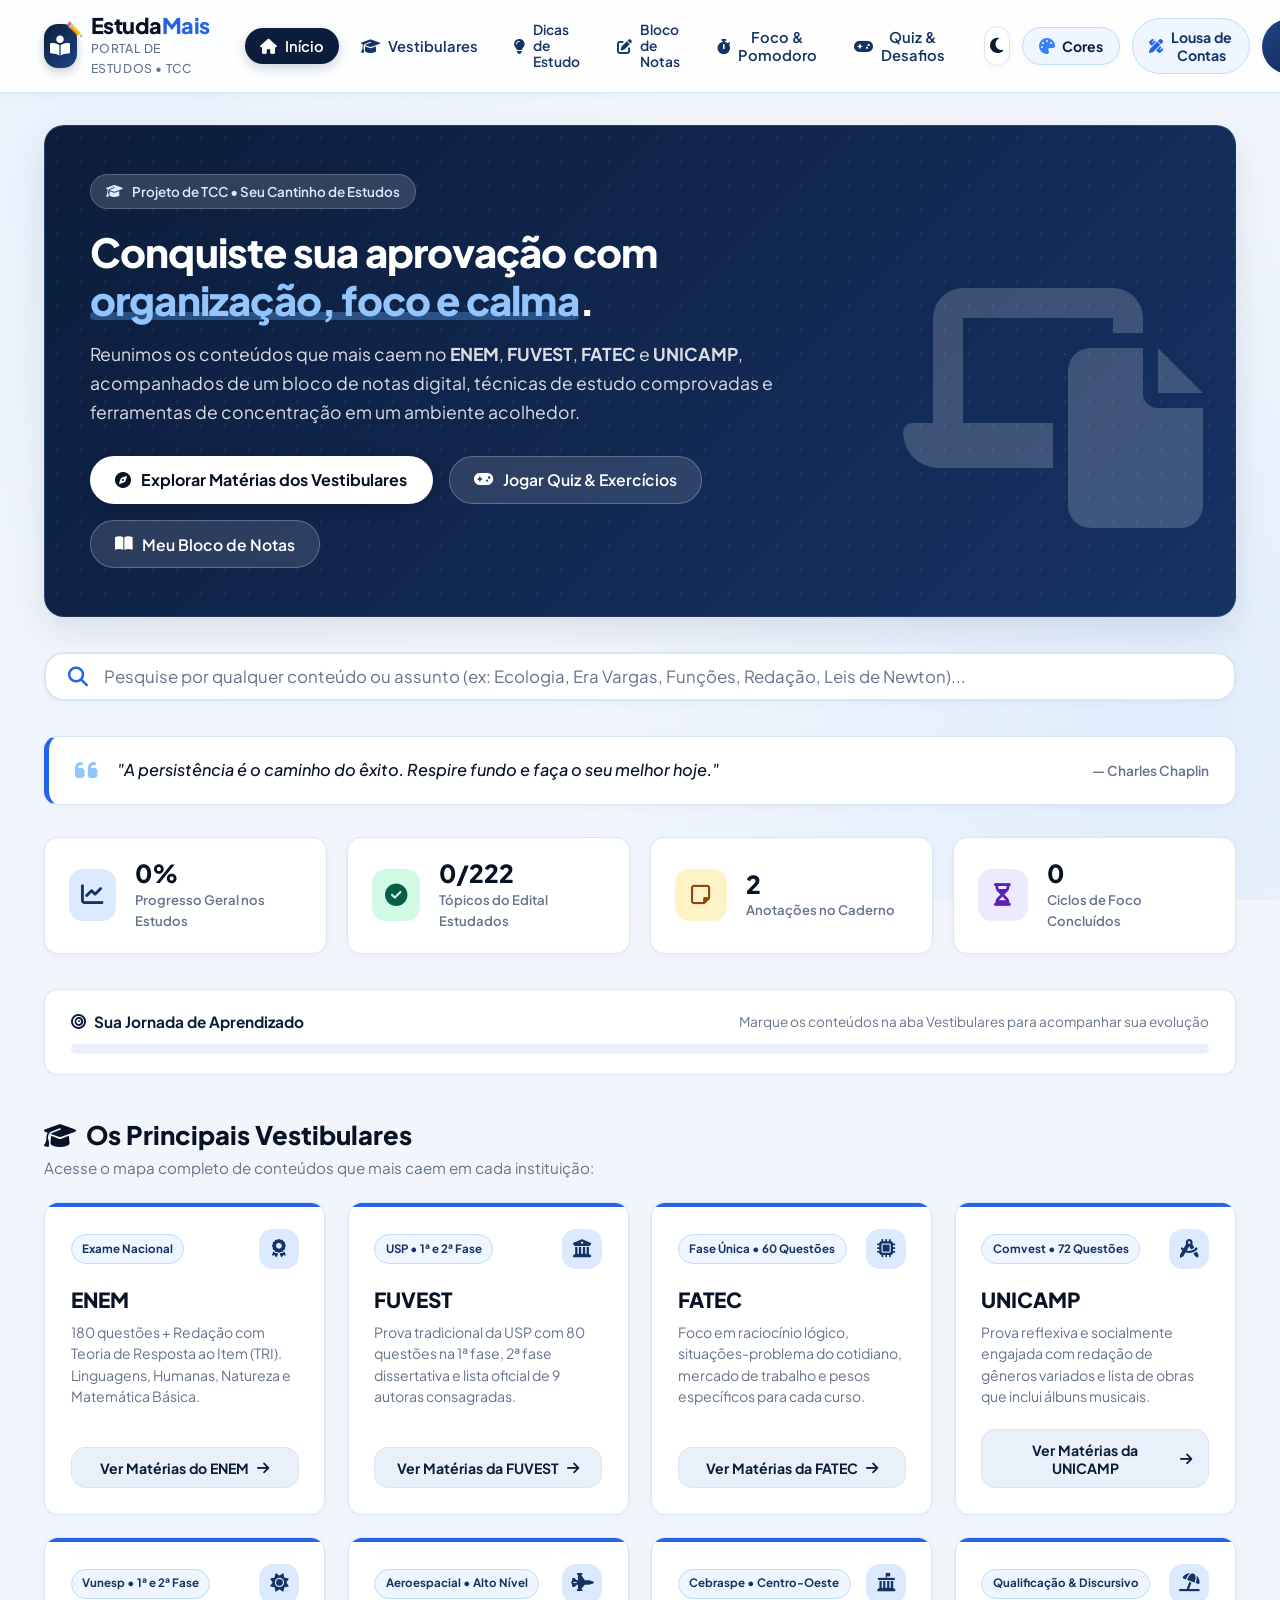
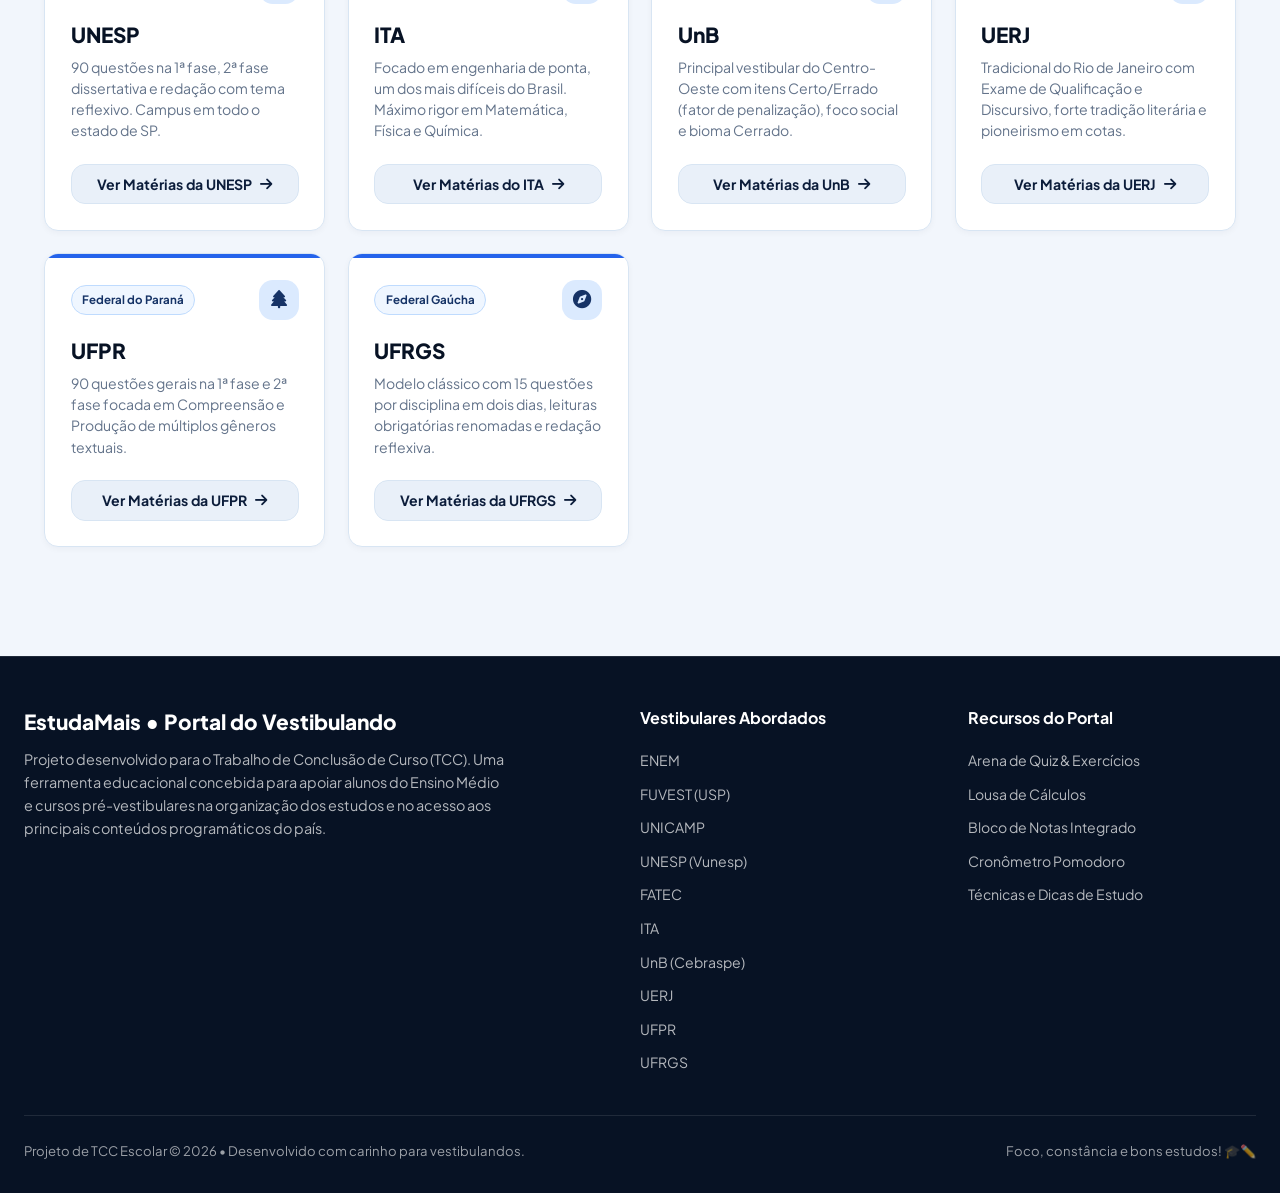
==== commit e58bdc7f: "Add files via upload" ====
--- a/index.html
+++ b/index.html
@@ -26,6 +26,18 @@
   <!-- Font Awesome 6 Icons -->
   <link rel="stylesheet" href="https://cdnjs.cloudflare.com/ajax/libs/font-awesome/6.4.0/css/all.min.css" integrity="sha512-iecdLmaskl7CVkqkXNQ/ZH/XLlvWZOJyj7Yy7tcenmpD1ypASozpmT/E0iPtmFIB46ZmdtAc9eNBvH0H/ZpiBw==" crossorigin="anonymous" referrerpolicy="no-referrer" />
 
+  <!-- Prevenção de FOUC: aplica tema e paleta imediatamente antes de renderizar -->
+  <script>
+    (function() {
+      try {
+        var m = localStorage.getItem('estudamais_theme_mode') || 'light';
+        var a = localStorage.getItem('estudamais_theme_accent') || 'azul-marinho';
+        document.documentElement.setAttribute('data-theme', m);
+        document.documentElement.setAttribute('data-accent', a);
+      } catch(e) {}
+    })();
+  </script>
+
   <!-- Estilos Customizados -->
   <style>
 /* ========================================================
@@ -36,26 +48,48 @@
 @import url('https://fonts.googleapis.com/css2?family=Plus+Jakarta+Sans:wght@300;400;500;600;700;800&family=Caveat:wght@600;700&display=swap');
 
 :root {
-  /* Paleta de Azuis - Foco em Azul Marinho Elegante */
-  --navy-950: #081326;
-  --navy-900: #0c1d3b;
-  --navy-850: #10264d;
-  --navy-800: #163366;
-  --navy-700: #1e4585;
-  --navy-600: #2563eb;
-  --navy-500: #3b82f6;
-  --navy-400: #60a5fa;
-  --navy-300: #93c5fd;
-  --navy-200: #bfdbfe;
-  --navy-100: #dbeafe;
-  --navy-50:  #eff6ff;
-
-  /* Tons de Fundo Aconchegantes e Suaves */
+  /* ========================================================
+     SISTEMA DE TEMAS DINÂMICOS & CORES (LIGHT / DARK & ACCENTS)
+     ======================================================== */
+  /* Paleta Padrão: Azul Marinho Clássico */
+  --primary-base: #0c1d3b;
+  --primary-dark: #081326;
+  --primary-base-alt: #10264d;
+  --primary-base-light: #163366;
+  --primary-base-lighter: #1e4585;
+  --primary-light: #2563eb;
+  --primary-accent: #3b82f6;
+  --primary-accent-light: #60a5fa;
+  --primary-accent-lighter: #93c5fd;
+  --primary-border: #bfdbfe;
+  --primary-subtle-alt: #dbeafe;
+  --primary-subtle: #eff6ff;
+  --primary-contrast-text: #ffffff;
+  --primary-glow: rgba(37, 99, 235, 0.28);
+  --primary-gradient: linear-gradient(135deg, var(--primary-base) 0%, var(--primary-light) 100%);
+
+  /* Mapeamento Dinâmico para retrocompatibilidade com componentes */
+  --navy-950: var(--primary-dark);
+  --navy-900: var(--primary-base);
+  --navy-850: var(--primary-base-alt);
+  --navy-800: var(--primary-base-light);
+  --navy-700: var(--primary-base-lighter);
+  --navy-600: var(--primary-light);
+  --navy-500: var(--primary-accent);
+  --navy-400: var(--primary-accent-light);
+  --navy-300: var(--primary-accent-lighter);
+  --navy-200: var(--primary-border);
+  --navy-100: var(--primary-subtle-alt);
+  --navy-50:  var(--primary-subtle);
+
+  /* Tons de Fundo e Superfícies (Modo Claro) */
   --bg-page: #f2f6fc;
   --bg-surface: #ffffff;
   --bg-paper: #fcfdfd;
   --bg-subtle: #e9f0f9;
   --bg-hover: #e0ecf9;
+  --header-bg: rgba(255, 255, 255, 0.90);
+  --card-bg: #ffffff;
 
   /* Detalhes de Papelaria & Estudo (Lápis, Marca-Texto) */
   --pencil-gold: #f59e0b;
@@ -73,11 +107,11 @@
 
   /* Bordas e Sombras Suaves */
   --border-light: #d8e5f3;
-  --border-focus: #3b82f6;
+  --border-focus: var(--primary-accent);
   --shadow-sm: 0 2px 6px rgba(12, 29, 59, 0.04);
   --shadow-md: 0 6px 18px rgba(12, 29, 59, 0.07);
   --shadow-lg: 0 14px 34px rgba(12, 29, 59, 0.10);
-  --shadow-glow: 0 0 20px rgba(59, 130, 246, 0.25);
+  --shadow-glow: 0 0 20px var(--primary-glow);
 
   --radius-sm: 8px;
   --radius-md: 14px;
@@ -86,6 +120,402 @@
 
   --transition-fast: 0.2s cubic-bezier(0.4, 0, 0.2, 1);
   --transition-normal: 0.3s cubic-bezier(0.4, 0, 0.2, 1);
+}
+
+/* ========================================================
+   MODO ESCURO (DARK MODE) DE ALTO CONFORTO VISUAL
+   ======================================================== */
+[data-theme="dark"] {
+  --bg-page: #0b111e;
+  --bg-surface: #121c2e;
+  --bg-paper: #16243a;
+  --bg-subtle: #1c2e4a;
+  --bg-hover: #22385c;
+  --header-bg: rgba(18, 28, 46, 0.92);
+  --card-bg: #121c2e;
+
+  --text-main: #f8fafc;
+  --text-secondary: #cbd5e1;
+  --text-muted: #94a3b8;
+  --text-white: #ffffff;
+
+  --border-light: #233654;
+  --border-focus: var(--primary-accent);
+  --shadow-sm: 0 2px 8px rgba(0, 0, 0, 0.4);
+  --shadow-md: 0 6px 20px rgba(0, 0, 0, 0.5);
+  --shadow-lg: 0 16px 36px rgba(0, 0, 0, 0.65);
+
+  --primary-subtle: rgba(255, 255, 255, 0.06);
+  --primary-subtle-alt: rgba(255, 255, 255, 0.09);
+  --primary-border: rgba(255, 255, 255, 0.15);
+}
+
+/* ========================================================
+   PALETAS DE CORES DINÂMICAS (7 FAMÍLIAS & SUAS VARIAÇÕES)
+   ======================================================== */
+
+/* --- 1. AZUL --- */
+[data-accent="azul-marinho"] {
+  --primary-base: #0c1d3b;
+  --primary-dark: #071224;
+  --primary-base-alt: #10264d;
+  --primary-base-light: #163366;
+  --primary-base-lighter: #1e4585;
+  --primary-light: #2563eb;
+  --primary-accent: #3b82f6;
+  --primary-accent-light: #60a5fa;
+  --primary-accent-lighter: #93c5fd;
+  --primary-border: #bfdbfe;
+  --primary-subtle-alt: #dbeafe;
+  --primary-subtle: #eff6ff;
+  --primary-contrast-text: #ffffff;
+  --primary-glow: rgba(37, 99, 235, 0.3);
+}
+
+[data-accent="azul-real"] {
+  --primary-base: #1e3a8a;
+  --primary-dark: #172554;
+  --primary-base-alt: #1e40af;
+  --primary-base-light: #2563eb;
+  --primary-base-lighter: #3b82f6;
+  --primary-light: #3b82f6;
+  --primary-accent: #60a5fa;
+  --primary-accent-light: #93c5fd;
+  --primary-accent-lighter: #bfdbfe;
+  --primary-border: #93c5fd;
+  --primary-subtle-alt: #dbeafe;
+  --primary-subtle: #eff6ff;
+  --primary-contrast-text: #ffffff;
+  --primary-glow: rgba(59, 130, 246, 0.3);
+}
+
+[data-accent="azul-celeste"] {
+  --primary-base: #0369a1;
+  --primary-dark: #0c4a6e;
+  --primary-base-alt: #0284c7;
+  --primary-base-light: #0ea5e9;
+  --primary-base-lighter: #38bdf8;
+  --primary-light: #0284c7;
+  --primary-accent: #38bdf8;
+  --primary-accent-light: #7dd3fc;
+  --primary-accent-lighter: #bae6fd;
+  --primary-border: #7dd3fc;
+  --primary-subtle-alt: #e0f2fe;
+  --primary-subtle: #f0f9ff;
+  --primary-contrast-text: #ffffff;
+  --primary-glow: rgba(2, 132, 199, 0.3);
+}
+
+/* --- 2. AMARELO --- */
+[data-accent="amarelo-canario"] {
+  --primary-base: #a16207;
+  --primary-dark: #713f12;
+  --primary-base-alt: #b45309;
+  --primary-base-light: #ca8a04;
+  --primary-base-lighter: #d97706;
+  --primary-light: #eab308;
+  --primary-accent: #facc15;
+  --primary-accent-light: #fde047;
+  --primary-accent-lighter: #fef08a;
+  --primary-border: #fef08a;
+  --primary-subtle-alt: #fef9c3;
+  --primary-subtle: #fefce8;
+  --primary-contrast-text: #ffffff;
+  --primary-glow: rgba(234, 179, 8, 0.3);
+}
+
+[data-accent="amarelo-dourado"] {
+  --primary-base: #b45309;
+  --primary-dark: #78350f;
+  --primary-base-alt: #c2410c;
+  --primary-base-light: #d97706;
+  --primary-base-lighter: #f59e0b;
+  --primary-light: #f59e0b;
+  --primary-accent: #fbbf24;
+  --primary-accent-light: #fcd34d;
+  --primary-accent-lighter: #fde68a;
+  --primary-border: #fde68a;
+  --primary-subtle-alt: #fef3c7;
+  --primary-subtle: #fffbeb;
+  --primary-contrast-text: #ffffff;
+  --primary-glow: rgba(245, 158, 11, 0.3);
+}
+
+[data-accent="amarelo-mostarda"] {
+  --primary-base: #854d0e;
+  --primary-dark: #543209;
+  --primary-base-alt: #a16207;
+  --primary-base-light: #ca8a04;
+  --primary-base-lighter: #d97706;
+  --primary-light: #ca8a04;
+  --primary-accent: #eab308;
+  --primary-accent-light: #facc15;
+  --primary-accent-lighter: #fef08a;
+  --primary-border: #facc15;
+  --primary-subtle-alt: #fef9c3;
+  --primary-subtle: #fefce8;
+  --primary-contrast-text: #ffffff;
+  --primary-glow: rgba(202, 138, 4, 0.3);
+}
+
+/* --- 3. VINHO --- */
+[data-accent="vinho-borgonha"] {
+  --primary-base: #581226;
+  --primary-dark: #3a0a18;
+  --primary-base-alt: #701a31;
+  --primary-base-light: #881337;
+  --primary-base-lighter: #9f1239;
+  --primary-light: #9f1239;
+  --primary-accent: #e11d48;
+  --primary-accent-light: #f43f5e;
+  --primary-accent-lighter: #fda4af;
+  --primary-border: #fecdd3;
+  --primary-subtle-alt: #ffe4e6;
+  --primary-subtle: #fff1f2;
+  --primary-contrast-text: #ffffff;
+  --primary-glow: rgba(159, 18, 57, 0.3);
+}
+
+[data-accent="vinho-marsala"] {
+  --primary-base: #6b213b;
+  --primary-dark: #471526;
+  --primary-base-alt: #831843;
+  --primary-base-light: #9f1239;
+  --primary-base-lighter: #be123c;
+  --primary-light: #be123c;
+  --primary-accent: #fb7185;
+  --primary-accent-light: #fda4af;
+  --primary-accent-lighter: #fecdd3;
+  --primary-border: #fda4af;
+  --primary-subtle-alt: #ffe4e6;
+  --primary-subtle: #fff1f2;
+  --primary-contrast-text: #ffffff;
+  --primary-glow: rgba(190, 18, 60, 0.3);
+}
+
+[data-accent="vinho-tinto"] {
+  --primary-base: #4a0e1e;
+  --primary-dark: #2d0712;
+  --primary-base-alt: #641128;
+  --primary-base-light: #7c1432;
+  --primary-base-lighter: #94183d;
+  --primary-light: #881337;
+  --primary-accent: #be123c;
+  --primary-accent-light: #e11d48;
+  --primary-accent-lighter: #fb7185;
+  --primary-border: #f43f5e;
+  --primary-subtle-alt: #ffe4e6;
+  --primary-subtle: #fff1f2;
+  --primary-contrast-text: #ffffff;
+  --primary-glow: rgba(136, 19, 55, 0.3);
+}
+
+/* --- 4. VERMELHO --- */
+[data-accent="vermelho-carmim"] {
+  --primary-base: #991b1b;
+  --primary-dark: #7f1d1d;
+  --primary-base-alt: #b91c1c;
+  --primary-base-light: #dc2626;
+  --primary-base-lighter: #ef4444;
+  --primary-light: #dc2626;
+  --primary-accent: #ef4444;
+  --primary-accent-light: #f87171;
+  --primary-accent-lighter: #fca5a5;
+  --primary-border: #fecaca;
+  --primary-subtle-alt: #fee2e2;
+  --primary-subtle: #fef2f2;
+  --primary-contrast-text: #ffffff;
+  --primary-glow: rgba(220, 38, 38, 0.3);
+}
+
+[data-accent="vermelho-coral"] {
+  --primary-base: #9a3412;
+  --primary-dark: #7c2d12;
+  --primary-base-alt: #c2410c;
+  --primary-base-light: #ea580c;
+  --primary-base-lighter: #f97316;
+  --primary-light: #ea580c;
+  --primary-accent: #f97316;
+  --primary-accent-light: #fb923c;
+  --primary-accent-lighter: #fdba74;
+  --primary-border: #fed7aa;
+  --primary-subtle-alt: #ffedd5;
+  --primary-subtle: #fff7ed;
+  --primary-contrast-text: #ffffff;
+  --primary-glow: rgba(234, 88, 12, 0.3);
+}
+
+[data-accent="vermelho-escarlate"] {
+  --primary-base: #b91c1c;
+  --primary-dark: #881313;
+  --primary-base-alt: #c21d1d;
+  --primary-base-light: #e11d48;
+  --primary-base-lighter: #f43f5e;
+  --primary-light: #e11d48;
+  --primary-accent: #f43f5e;
+  --primary-accent-light: #fb7185;
+  --primary-accent-lighter: #fda4af;
+  --primary-border: #fecdd3;
+  --primary-subtle-alt: #ffe4e6;
+  --primary-subtle: #fff1f2;
+  --primary-contrast-text: #ffffff;
+  --primary-glow: rgba(225, 29, 72, 0.3);
+}
+
+/* --- 5. ROXO --- */
+[data-accent="roxo-ametista"] {
+  --primary-base: #581c87;
+  --primary-dark: #3b0764;
+  --primary-base-alt: #6b21a8;
+  --primary-base-light: #7e22ce;
+  --primary-base-lighter: #9333ea;
+  --primary-light: #9333ea;
+  --primary-accent: #a855f7;
+  --primary-accent-light: #c084fc;
+  --primary-accent-lighter: #d8b4fe;
+  --primary-border: #e9d5ff;
+  --primary-subtle-alt: #f3e8ff;
+  --primary-subtle: #faf5ff;
+  --primary-contrast-text: #ffffff;
+  --primary-glow: rgba(147, 51, 234, 0.3);
+}
+
+[data-accent="roxo-lavanda"] {
+  --primary-base: #4c1d95;
+  --primary-dark: #2e1065;
+  --primary-base-alt: #5b21b6;
+  --primary-base-light: #6d28d9;
+  --primary-base-lighter: #7c3aed;
+  --primary-light: #7c3aed;
+  --primary-accent: #8b5cf6;
+  --primary-accent-light: #a78bfa;
+  --primary-accent-lighter: #c4b5fd;
+  --primary-border: #ddd6fe;
+  --primary-subtle-alt: #ede9fe;
+  --primary-subtle: #f5f3ff;
+  --primary-contrast-text: #ffffff;
+  --primary-glow: rgba(124, 58, 237, 0.3);
+}
+
+[data-accent="roxo-violeta"] {
+  --primary-base: #3b0764;
+  --primary-dark: #24023d;
+  --primary-base-alt: #4c107c;
+  --primary-base-light: #5b21b6;
+  --primary-base-lighter: #7c3aed;
+  --primary-light: #6b21a8;
+  --primary-accent: #9333ea;
+  --primary-accent-light: #a855f7;
+  --primary-accent-lighter: #c084fc;
+  --primary-border: #c084fc;
+  --primary-subtle-alt: #f3e8ff;
+  --primary-subtle: #faf5ff;
+  --primary-contrast-text: #ffffff;
+  --primary-glow: rgba(107, 33, 168, 0.3);
+}
+
+/* --- 6. ROSA --- */
+[data-accent="rosa-pastel"] {
+  --primary-base: #9d174d;
+  --primary-dark: #700c34;
+  --primary-base-alt: #be185d;
+  --primary-base-light: #db2777;
+  --primary-base-lighter: #ec4899;
+  --primary-light: #db2777;
+  --primary-accent: #f472b6;
+  --primary-accent-light: #f9a8d4;
+  --primary-accent-lighter: #fbcfe8;
+  --primary-border: #fbcfe8;
+  --primary-subtle-alt: #fce7f3;
+  --primary-subtle: #fdf2f8;
+  --primary-contrast-text: #ffffff;
+  --primary-glow: rgba(219, 39, 119, 0.3);
+}
+
+[data-accent="rosa-magenta"] {
+  --primary-base: #86198f;
+  --primary-dark: #58115e;
+  --primary-base-alt: #a21caf;
+  --primary-base-light: #c026d3;
+  --primary-base-lighter: #d946ef;
+  --primary-light: #c026d3;
+  --primary-accent: #e879f9;
+  --primary-accent-light: #f0abfc;
+  --primary-accent-lighter: #f5d0fe;
+  --primary-border: #f5d0fe;
+  --primary-subtle-alt: #fae8ff;
+  --primary-subtle: #fdf4ff;
+  --primary-contrast-text: #ffffff;
+  --primary-glow: rgba(192, 38, 211, 0.3);
+}
+
+[data-accent="rosa-pessego"] {
+  --primary-base: #9f1239;
+  --primary-dark: #6b0e27;
+  --primary-base-alt: #be123c;
+  --primary-base-light: #e11d48;
+  --primary-base-lighter: #f43f5e;
+  --primary-light: #f43f5e;
+  --primary-accent: #fb7185;
+  --primary-accent-light: #fda4af;
+  --primary-accent-lighter: #fecdd3;
+  --primary-border: #fda4af;
+  --primary-subtle-alt: #ffe4e6;
+  --primary-subtle: #fff1f2;
+  --primary-contrast-text: #ffffff;
+  --primary-glow: rgba(244, 63, 94, 0.3);
+}
+
+/* --- 7. VERDE --- */
+[data-accent="verde-esmeralda"] {
+  --primary-base: #065f46;
+  --primary-dark: #022c22;
+  --primary-base-alt: #047857;
+  --primary-base-light: #059669;
+  --primary-base-lighter: #10b981;
+  --primary-light: #059669;
+  --primary-accent: #10b981;
+  --primary-accent-light: #34d399;
+  --primary-accent-lighter: #6ee7b7;
+  --primary-border: #a7f3d0;
+  --primary-subtle-alt: #d1fae5;
+  --primary-subtle: #ecfdf5;
+  --primary-contrast-text: #ffffff;
+  --primary-glow: rgba(16, 185, 129, 0.3);
+}
+
+[data-accent="verde-menta"] {
+  --primary-base: #0f766e;
+  --primary-dark: #134e4a;
+  --primary-base-alt: #115e59;
+  --primary-base-light: #0d9488;
+  --primary-base-lighter: #14b8a6;
+  --primary-light: #0d9488;
+  --primary-accent: #14b8a6;
+  --primary-accent-light: #2dd4bf;
+  --primary-accent-lighter: #5eead4;
+  --primary-border: #99f6e4;
+  --primary-subtle-alt: #ccfbf1;
+  --primary-subtle: #f0fdfa;
+  --primary-contrast-text: #ffffff;
+  --primary-glow: rgba(20, 184, 166, 0.3);
+}
+
+[data-accent="verde-oliva"] {
+  --primary-base: #365314;
+  --primary-dark: #1a2e05;
+  --primary-base-alt: #3f6212;
+  --primary-base-light: #4d7c0f;
+  --primary-base-lighter: #65a30d;
+  --primary-light: #4d7c0f;
+  --primary-accent: #84cc16;
+  --primary-accent-light: #a3e635;
+  --primary-accent-lighter: #bef264;
+  --primary-border: #d9f99d;
+  --primary-subtle-alt: #ecfccb;
+  --primary-subtle: #f7fee7;
+  --primary-contrast-text: #ffffff;
+  --primary-glow: rgba(77, 124, 15, 0.3);
 }
 
 /* Reset Básico */
@@ -3329,6 +3759,522 @@
   border-radius: 4px;
   backdrop-filter: blur(2px);
 }
+
+/* ========================================================
+   BOTÕES DE TEMA E CORES NO CABEÇALHO
+   ======================================================== */
+.btn-header-theme-toggle {
+  background: var(--bg-surface);
+  color: var(--text-main);
+  border: 1.5px solid var(--border-light);
+  width: 40px;
+  height: 40px;
+  border-radius: var(--radius-full);
+  display: inline-flex;
+  align-items: center;
+  justify-content: center;
+  cursor: pointer;
+  font-size: 1.1rem;
+  transition: all var(--transition-fast);
+  box-shadow: var(--shadow-sm);
+}
+
+.btn-header-theme-toggle:hover {
+  background: var(--bg-hover);
+  border-color: var(--primary-accent);
+  color: var(--primary-accent);
+  transform: translateY(-2px) rotate(15deg);
+  box-shadow: var(--shadow-md);
+}
+
+.btn-header-theme-toggle i {
+  transition: transform 0.35s cubic-bezier(0.34, 1.56, 0.64, 1);
+}
+
+.btn-header-palette {
+  background: var(--primary-subtle);
+  color: var(--primary-base);
+  border: 1.5px solid var(--primary-border);
+  padding: 0.55rem 1rem;
+  border-radius: var(--radius-full);
+  font-family: inherit;
+  font-size: 0.88rem;
+  font-weight: 700;
+  cursor: pointer;
+  display: inline-flex;
+  align-items: center;
+  gap: 0.45rem;
+  transition: all var(--transition-fast);
+  box-shadow: var(--shadow-sm);
+}
+
+.btn-header-palette:hover {
+  background: var(--primary-base);
+  color: var(--primary-contrast-text, #ffffff);
+  border-color: var(--primary-base);
+  transform: translateY(-2px);
+  box-shadow: 0 4px 14px var(--primary-glow);
+}
+
+.btn-header-palette i {
+  color: var(--primary-accent);
+  font-size: 1rem;
+  transition: transform var(--transition-fast);
+}
+
+.btn-header-palette:hover i {
+  color: var(--primary-contrast-text, #ffffff);
+  transform: rotate(25deg);
+}
+
+/* ========================================================
+   MODAL DE PERSONALIZAÇÃO DE TEMA & PALETAS DE CORES
+   ======================================================== */
+.modal-palette-box {
+  max-width: 680px;
+  width: 95%;
+  max-height: 90vh;
+  overflow-y: auto;
+  background: var(--bg-surface);
+  border-radius: var(--radius-lg);
+  box-shadow: var(--shadow-lg);
+  border: 1px solid var(--border-light);
+  padding: 1.8rem;
+  position: relative;
+  display: flex;
+  flex-direction: column;
+  gap: 1.5rem;
+  animation: modalScaleUp 0.3s cubic-bezier(0.16, 1, 0.3, 1) forwards;
+}
+
+.modal-palette-header {
+  display: flex;
+  align-items: flex-start;
+  justify-content: space-between;
+  gap: 1rem;
+  border-bottom: 1px solid var(--border-light);
+  padding-bottom: 1.2rem;
+}
+
+.modal-palette-title-box h3 {
+  font-size: 1.35rem;
+  font-weight: 800;
+  color: var(--text-main);
+  display: flex;
+  align-items: center;
+  gap: 0.6rem;
+}
+
+.modal-palette-title-box p {
+  font-size: 0.88rem;
+  color: var(--text-muted);
+  margin-top: 0.3rem;
+}
+
+.modal-btn-close {
+  background: transparent;
+  border: none;
+  font-size: 1.25rem;
+  color: var(--text-muted);
+  cursor: pointer;
+  width: 36px;
+  height: 36px;
+  border-radius: 50%;
+  display: flex;
+  align-items: center;
+  justify-content: center;
+  transition: all var(--transition-fast);
+}
+
+.modal-btn-close:hover {
+  background: var(--bg-subtle);
+  color: var(--text-main);
+}
+
+.palette-section-title {
+  font-size: 0.96rem;
+  font-weight: 700;
+  color: var(--text-main);
+  margin-bottom: 0.75rem;
+  display: flex;
+  align-items: center;
+  gap: 0.5rem;
+}
+
+.palette-mode-selector {
+  display: grid;
+  grid-template-columns: 1fr 1fr;
+  gap: 1rem;
+}
+
+.mode-card {
+  padding: 1rem 1.2rem;
+  border: 2px solid var(--border-light);
+  border-radius: var(--radius-md);
+  background: var(--bg-paper);
+  cursor: pointer;
+  display: flex;
+  align-items: center;
+  gap: 1rem;
+  transition: all var(--transition-fast);
+}
+
+.mode-card:hover {
+  border-color: var(--primary-accent);
+  transform: translateY(-2px);
+}
+
+.mode-card.active {
+  border-color: var(--primary-accent);
+  background: var(--primary-subtle);
+  box-shadow: 0 0 0 1px var(--primary-accent), 0 4px 14px var(--primary-glow);
+}
+
+.mode-card-icon {
+  width: 44px;
+  height: 44px;
+  border-radius: var(--radius-full);
+  display: flex;
+  align-items: center;
+  justify-content: center;
+  font-size: 1.3rem;
+  background: var(--bg-surface);
+  color: var(--primary-accent);
+  box-shadow: var(--shadow-sm);
+  flex-shrink: 0;
+}
+
+.mode-card-info h4 {
+  font-size: 1rem;
+  font-weight: 700;
+  color: var(--text-main);
+  margin-bottom: 0.15rem;
+}
+
+.mode-card-info p {
+  font-size: 0.8rem;
+  color: var(--text-muted);
+}
+
+/* Filtros de Famílias de Cores */
+.palette-family-tabs {
+  display: flex;
+  flex-wrap: wrap;
+  gap: 0.5rem;
+  margin-bottom: 0.85rem;
+}
+
+.palette-family-btn {
+  background: var(--bg-paper);
+  border: 1px solid var(--border-light);
+  padding: 0.45rem 0.9rem;
+  border-radius: var(--radius-full);
+  font-size: 0.82rem;
+  font-weight: 700;
+  color: var(--text-secondary);
+  cursor: pointer;
+  display: inline-flex;
+  align-items: center;
+  gap: 0.4rem;
+  transition: all var(--transition-fast);
+}
+
+.palette-family-btn:hover {
+  background: var(--bg-hover);
+  color: var(--text-main);
+  border-color: var(--primary-border);
+}
+
+.palette-family-btn.active {
+  background: var(--primary-base);
+  color: var(--primary-contrast-text, #ffffff);
+  border-color: var(--primary-base);
+  box-shadow: 0 2px 10px var(--primary-glow);
+}
+
+/* Grade de Cores */
+.palette-grid {
+  display: grid;
+  grid-template-columns: repeat(auto-fill, minmax(185px, 1fr));
+  gap: 0.85rem;
+  max-height: 380px;
+  overflow-y: auto;
+  padding: 0.25rem 0.25rem 0.5rem;
+}
+
+.color-option-card {
+  padding: 1rem;
+  border: 2px solid var(--border-light);
+  border-radius: var(--radius-md);
+  background: var(--bg-paper);
+  cursor: pointer;
+  display: flex;
+  flex-direction: column;
+  gap: 0.65rem;
+  transition: all var(--transition-fast);
+  position: relative;
+  text-align: left;
+}
+
+.color-option-card:hover {
+  border-color: var(--card-color-sec, var(--primary-accent));
+  transform: translateY(-2px);
+  box-shadow: var(--shadow-md);
+}
+
+.color-option-card.active {
+  border-color: var(--card-color-pri, var(--primary-base));
+  background: var(--primary-subtle);
+  box-shadow: 0 0 0 1.5px var(--card-color-pri, var(--primary-base)), 0 4px 14px var(--primary-glow);
+}
+
+.color-swatch-header {
+  display: flex;
+  align-items: center;
+  justify-content: space-between;
+}
+
+.color-swatch-circle {
+  width: 40px;
+  height: 40px;
+  border-radius: var(--radius-full);
+  box-shadow: 0 3px 10px rgba(0, 0, 0, 0.22);
+  display: flex;
+  align-items: center;
+  justify-content: center;
+  color: #ffffff;
+  font-size: 0.95rem;
+  transition: transform var(--transition-fast);
+}
+
+.color-option-card:hover .color-swatch-circle {
+  transform: scale(1.12);
+}
+
+.color-family-tag {
+  font-size: 0.72rem;
+  font-weight: 700;
+  text-transform: uppercase;
+  letter-spacing: 0.5px;
+  padding: 0.15rem 0.5rem;
+  border-radius: var(--radius-full);
+  background: var(--bg-subtle);
+  color: var(--text-muted);
+}
+
+.color-info-title {
+  font-size: 0.94rem;
+  font-weight: 700;
+  color: var(--text-main);
+  line-height: 1.2;
+}
+
+.color-info-sub {
+  font-size: 0.77rem;
+  color: var(--text-muted);
+  line-height: 1.35;
+}
+
+.color-preview-pill {
+  margin-top: auto;
+  font-size: 0.73rem;
+  font-weight: 700;
+  padding: 0.3rem 0.6rem;
+  border-radius: var(--radius-full);
+  text-align: center;
+  display: inline-block;
+  background: var(--card-color-pri, var(--primary-base));
+  color: #ffffff;
+}
+
+.color-active-badge {
+  position: absolute;
+  top: 8px;
+  right: 8px;
+  width: 22px;
+  height: 22px;
+  border-radius: var(--radius-full);
+  background: var(--primary-base);
+  color: #fff;
+  display: none;
+  align-items: center;
+  justify-content: center;
+  font-size: 0.72rem;
+  box-shadow: 0 2px 6px rgba(0,0,0,0.25);
+}
+
+.color-option-card.active .color-active-badge {
+  display: flex;
+}
+
+.modal-palette-footer {
+  display: flex;
+  align-items: center;
+  justify-content: space-between;
+  gap: 1rem;
+  border-top: 1px solid var(--border-light);
+  padding-top: 1.2rem;
+  flex-wrap: wrap;
+}
+
+.btn-palette-reset {
+  background: transparent;
+  color: var(--text-secondary);
+  border: 1px solid var(--border-light);
+  padding: 0.6rem 1.1rem;
+  border-radius: var(--radius-full);
+  font-family: inherit;
+  font-size: 0.88rem;
+  font-weight: 600;
+  cursor: pointer;
+  display: inline-flex;
+  align-items: center;
+  gap: 0.5rem;
+  transition: all var(--transition-fast);
+}
+
+.btn-palette-reset:hover {
+  background: var(--bg-hover);
+  color: var(--text-main);
+}
+
+.btn-palette-done {
+  background: var(--primary-gradient);
+  color: var(--primary-contrast-text, #ffffff);
+  border: none;
+  padding: 0.65rem 1.4rem;
+  border-radius: var(--radius-full);
+  font-family: inherit;
+  font-size: 0.92rem;
+  font-weight: 700;
+  cursor: pointer;
+  display: inline-flex;
+  align-items: center;
+  gap: 0.5rem;
+  box-shadow: 0 4px 14px var(--primary-glow);
+  transition: all var(--transition-fast);
+}
+
+.btn-palette-done:hover {
+  transform: translateY(-2px);
+  filter: brightness(1.1);
+  box-shadow: 0 6px 18px var(--primary-glow);
+}
+
+/* ========================================================
+   OVERRIDE ELEGANTE DE COMPONENTES NO MODO ESCURO
+   ======================================================== */
+[data-theme="dark"] body {
+  background-color: var(--bg-page);
+  color: var(--text-main);
+  background-image: 
+    radial-gradient(circle at 10% 20%, rgba(20, 35, 60, 0.45) 0%, transparent 45%),
+    radial-gradient(circle at 90% 80%, rgba(25, 20, 50, 0.4) 0%, transparent 45%);
+}
+
+[data-theme="dark"] .site-header {
+  background: var(--header-bg);
+  border-bottom-color: var(--border-light);
+}
+
+[data-theme="dark"] .nav-btn {
+  color: var(--text-secondary);
+}
+
+[data-theme="dark"] .nav-btn:hover {
+  background-color: var(--bg-subtle);
+  color: var(--text-main);
+}
+
+[data-theme="dark"] .nav-btn.active {
+  background: var(--primary-base);
+  color: var(--primary-contrast-text, #ffffff);
+}
+
+[data-theme="dark"] .brand-name {
+  color: #ffffff;
+}
+
+[data-theme="dark"] .brand-tagline {
+  color: var(--text-muted);
+}
+
+[data-theme="dark"] .vestibular-card,
+[data-theme="dark"] .tip-card,
+[data-theme="dark"] .quote-card,
+[data-theme="dark"] .study-stat-card,
+[data-theme="dark"] .quick-access-card,
+[data-theme="dark"] .topic-item,
+[data-theme="dark"] .lit-card,
+[data-theme="dark"] .redacao-criteria-card,
+[data-theme="dark"] .nota-card-item,
+[data-theme="dark"] .tarefa-item,
+[data-theme="dark"] .pomodoro-box,
+[data-theme="dark"] .sound-card,
+[data-theme="dark"] .quiz-box,
+[data-theme="dark"] .quiz-option-btn,
+[data-theme="dark"] .search-bar-box,
+[data-theme="dark"] .resultados-busca-dropdown,
+[data-theme="dark"] .modal-content,
+[data-theme="dark"] .modal-palette-box,
+[data-theme="dark"] .scratchpad-sheet-container,
+[data-theme="dark"] .lousa-modal-container {
+  background: var(--bg-surface) !important;
+  border-color: var(--border-light) !important;
+  color: var(--text-main);
+}
+
+[data-theme="dark"] .mobile-bottom-nav {
+  background: var(--header-bg);
+  border-top-color: var(--border-light);
+}
+
+[data-theme="dark"] .mobile-nav-btn {
+  color: var(--text-muted);
+}
+
+[data-theme="dark"] .mobile-nav-btn.active {
+  color: var(--primary-accent);
+}
+
+[data-theme="dark"] .topic-item:hover {
+  background: var(--bg-hover) !important;
+}
+
+[data-theme="dark"] input,
+[data-theme="dark"] textarea,
+[data-theme="dark"] select {
+  background: var(--bg-paper) !important;
+  color: var(--text-main) !important;
+  border-color: var(--border-light) !important;
+}
+
+[data-theme="dark"] input::placeholder,
+[data-theme="dark"] textarea::placeholder {
+  color: var(--text-muted) !important;
+}
+
+[data-theme="dark"] .lousa-canvas-wrapper {
+  background: #111a2e;
+  background-image: 
+    linear-gradient(#1c2d4a 1px, transparent 1px),
+    linear-gradient(90deg, #1c2d4a 1px, transparent 1px);
+}
+
+[data-theme="dark"] .lousa-grid-hint {
+  background: rgba(17, 26, 46, 0.85);
+  color: var(--text-muted);
+}
+
+@media (max-width: 640px) {
+  .palette-mode-selector {
+    grid-template-columns: 1fr;
+  }
+  .palette-grid {
+    grid-template-columns: 1fr;
+  }
+}
+
 
 
 </style>
@@ -3392,6 +4338,17 @@
       </nav>
 
       <div class="header-actions">
+        <!-- Alternador Rápido Claro / Escuro -->
+        <button class="btn-header-theme-toggle" id="btn-theme-toggle" onclick="alternarModoEscuro()" title="Alternar Modo Claro / Escuro" aria-label="Modo Claro ou Escuro">
+          <i class="fa-solid fa-moon" id="icon-theme-toggle"></i>
+        </button>
+
+        <!-- Seletor de Cores do Tema -->
+        <button class="btn-header-palette" onclick="abrirModalCores()" title="Personalizar Cores do Tema" aria-label="Cores do Tema">
+          <i class="fa-solid fa-palette"></i>
+          <span>Cores</span>
+        </button>
+
         <button class="btn-header-scratchpad" onclick="alternarLousaRascunho()" title="Abrir Lousa para Rabiscar e Fazer Contas">
           <i class="fa-solid fa-pen-ruler"></i>
           <span>Lousa de Contas</span>
@@ -4027,6 +4984,102 @@
       <span>Foco, constância e bons estudos! 🎓✏️</span>
     </div>
   </footer>
+
+  <!-- ========================================================
+       MODAL DE PERSONALIZAÇÃO DE TEMA & PALETAS DE CORES
+       ======================================================== -->
+  <div id="modal-cores" class="modal-overlay" onclick="if(event.target === this) fecharModalCores()">
+    <div class="modal-palette-box">
+      
+      <div class="modal-palette-header">
+        <div class="modal-palette-title-box">
+          <h3><i class="fa-solid fa-palette"></i> Personalizar Aparência & Cores</h3>
+          <p>Escolha o modo de estudo e sua paleta de cores favorita para uma experiência única!</p>
+        </div>
+        <button class="modal-btn-close" onclick="fecharModalCores()" aria-label="Fechar">
+          <i class="fa-solid fa-xmark"></i>
+        </button>
+      </div>
+
+      <!-- Seletor de Modo Claro / Escuro -->
+      <div>
+        <div class="palette-section-title">
+          <i class="fa-solid fa-circle-half-stroke"></i> Modo de Iluminação
+        </div>
+        <div class="palette-mode-selector">
+          <div class="mode-card active" id="mode-card-light" onclick="selecionarModoTema('light')">
+            <div class="mode-card-icon">
+              <i class="fa-solid fa-sun" style="color: #f59e0b;"></i>
+            </div>
+            <div class="mode-card-info">
+              <h4>Modo Claro</h4>
+              <p>Cores nítidas e aconchegantes para o dia</p>
+            </div>
+          </div>
+          <div class="mode-card" id="mode-card-dark" onclick="selecionarModoTema('dark')">
+            <div class="mode-card-icon">
+              <i class="fa-solid fa-moon" style="color: #6366f1;"></i>
+            </div>
+            <div class="mode-card-info">
+              <h4>Modo Escuro</h4>
+              <p>Conforto visual e descanso para os olhos à noite</p>
+            </div>
+          </div>
+        </div>
+      </div>
+
+      <!-- Seletor de Paletas de Cores -->
+      <div>
+        <div class="palette-section-title">
+          <i class="fa-solid fa-swatchbook"></i> Cor de Destaque dos Estudos
+        </div>
+
+        <!-- Abas de Famílias de Cores -->
+        <div class="palette-family-tabs">
+          <button class="palette-family-btn active" onclick="filtrarFamiliaCores('todas', this)">
+            <i class="fa-solid fa-border-all"></i> Todas
+          </button>
+          <button class="palette-family-btn" onclick="filtrarFamiliaCores('Azul', this)">
+            <i class="fa-solid fa-droplet" style="color: #2563eb;"></i> Azul
+          </button>
+          <button class="palette-family-btn" onclick="filtrarFamiliaCores('Amarelo', this)">
+            <i class="fa-solid fa-sun" style="color: #ca8a04;"></i> Amarelo
+          </button>
+          <button class="palette-family-btn" onclick="filtrarFamiliaCores('Vinho', this)">
+            <i class="fa-solid fa-wine-glass" style="color: #9f1239;"></i> Vinho
+          </button>
+          <button class="palette-family-btn" onclick="filtrarFamiliaCores('Vermelho', this)">
+            <i class="fa-solid fa-fire" style="color: #dc2626;"></i> Vermelho
+          </button>
+          <button class="palette-family-btn" onclick="filtrarFamiliaCores('Roxo', this)">
+            <i class="fa-solid fa-wand-magic-sparkles" style="color: #9333ea;"></i> Roxo
+          </button>
+          <button class="palette-family-btn" onclick="filtrarFamiliaCores('Rosa', this)">
+            <i class="fa-solid fa-heart" style="color: #db2777;"></i> Rosa
+          </button>
+          <button class="palette-family-btn" onclick="filtrarFamiliaCores('Verde', this)">
+            <i class="fa-solid fa-leaf" style="color: #059669;"></i> Verde
+          </button>
+        </div>
+
+        <!-- Grade Dinâmica das 21 Cores -->
+        <div class="palette-grid" id="palette-colors-grid">
+          <!-- Renderizado via JavaScript renderizarPaletasCores() -->
+        </div>
+      </div>
+
+      <!-- Rodapé do Modal -->
+      <div class="modal-palette-footer">
+        <button class="btn-palette-reset" onclick="restaurarTemaPadrao()">
+          <i class="fa-solid fa-rotate-left"></i> Restaurar Padrão (Azul Marinho)
+        </button>
+        <button class="btn-palette-done" onclick="fecharModalCores()">
+          <i class="fa-solid fa-check"></i> Concluir Personalização
+        </button>
+      </div>
+
+    </div>
+  </div>
 
   <!-- ========================================================
        BARRA DE NAVEGAÇÃO INFERIOR PARA CELULARES & TABLETS ANDROID
@@ -5605,6 +6658,10 @@
     maxHistory: 15,
     isVisible: false,
     isMinimizado: false
+  },
+  theme: {
+    mode: 'light',
+    accent: 'azul-marinho'
   }
 };
 
@@ -5620,6 +6677,7 @@
 
 // Inicialização
 document.addEventListener('DOMContentLoaded', () => {
+  inicializarTema();
   carregarDadosLocais();
   configurarNavegacao();
   renderizarFraseMotivacional();
@@ -7063,7 +8121,216 @@
   mostrarToast('Lousa de rascunho limpa!');
 };
 
+/* ========================================================
+   SISTEMA DE PERSONALIZAÇÃO DE TEMAS E CORES
+   7 Famílias de Cores: Azul, Amarelo, Vinho, Vermelho, Roxo, Rosa, Verde
+   Mais de 21 Variações Vibrantes & Aconchegantes
+   ======================================================== */
+const PALETAS_CORES = [
+  {
+    familia: 'Azul',
+    icone: 'fa-droplet',
+    cores: [
+      { id: 'azul-marinho', nome: 'Azul Marinho', tipo: 'Clássico Oficial', corHex: '#0c1d3b', corSec: '#2563eb', desc: 'Profundo e elegante, o visual oficial do portal' },
+      { id: 'azul-real', nome: 'Azul Real / Safira', tipo: 'Acadêmico Vivo', corHex: '#1e3a8a', corSec: '#3b82f6', desc: 'Vibrante, intelectual e dinâmico' },
+      { id: 'azul-celeste', nome: 'Azul Celeste / Céu', tipo: 'Suave & Arejado', corHex: '#0369a1', corSec: '#38bdf8', desc: 'Leve, calmo e tranquilo para estudos diurnos' }
+    ]
+  },
+  {
+    familia: 'Amarelo',
+    icone: 'fa-sun',
+    cores: [
+      { id: 'amarelo-canario', nome: 'Amarelo Canário', tipo: 'Vibrante & Criativo', corHex: '#a16207', corSec: '#facc15', desc: 'Alegre, vivo e estimulante para o raciocínio' },
+      { id: 'amarelo-dourado', nome: 'Amarelo Ouro / Âmbar', tipo: 'Dourado Acolhedor', corHex: '#b45309', corSec: '#fbbf24', desc: 'Quente e aconchegante, lembra cadernos de couro' },
+      { id: 'amarelo-mostarda', nome: 'Amarelo Mostarda', tipo: 'Elegante Retrô', corHex: '#854d0e', corSec: '#eab308', desc: 'Foco suave e relaxante para leitura prolongada' }
+    ]
+  },
+  {
+    familia: 'Vinho',
+    icone: 'fa-wine-glass',
+    cores: [
+      { id: 'vinho-borgonha', nome: 'Vinho Borgonha', tipo: 'Nobre Clássico', corHex: '#581226', corSec: '#e11d48', desc: 'Profundo, solene e altamente imersivo' },
+      { id: 'vinho-marsala', nome: 'Vinho Marsala', tipo: 'Sofisticado', corHex: '#6b213b', corSec: '#fb7185', desc: 'Moderno, refinado e com ótimo contraste' },
+      { id: 'vinho-tinto', nome: 'Vinho Tinto / Rubi', tipo: 'Intenso & Noturno', corHex: '#4a0e1e', corSec: '#be123c', desc: 'Marcante para foco em resoluções difíceis' }
+    ]
+  },
+  {
+    familia: 'Vermelho',
+    icone: 'fa-fire',
+    cores: [
+      { id: 'vermelho-carmim', nome: 'Vermelho Carmim', tipo: 'Foco & Disciplina', corHex: '#991b1b', corSec: '#ef4444', desc: 'Energético, firme e focado em metas' },
+      { id: 'vermelho-coral', nome: 'Vermelho Coral / Terracota', tipo: 'Suave Acolhedor', corHex: '#9a3412', corSec: '#f97316', desc: 'Caloroso e confortável para não cansar a vista' },
+      { id: 'vermelho-escarlate', nome: 'Vermelho Escarlate', tipo: 'Vibrante Ativo', corHex: '#b91c1c', corSec: '#f43f5e', desc: 'Intenso, dinâmico e estimulante' }
+    ]
+  },
+  {
+    familia: 'Roxo',
+    icone: 'fa-wand-magic-sparkles',
+    cores: [
+      { id: 'roxo-ametista', nome: 'Roxo Ametista', tipo: 'Inspiração & Foco', corHex: '#581c87', corSec: '#a855f7', desc: 'Místico, equilibrado e intelectual' },
+      { id: 'roxo-lavanda', nome: 'Roxo Lavanda', tipo: 'Sereno & Anti-estresse', corHex: '#4c1d95', corSec: '#8b5cf6', desc: 'Calmante e relaxante para a ansiedade pré-prova' },
+      { id: 'roxo-violeta', nome: 'Roxo Violeta Profundo', tipo: 'Imersão Noturna', corHex: '#3b0764', corSec: '#9333ea', desc: 'Foco profundo em ambientes de pouca luz' }
+    ]
+  },
+  {
+    familia: 'Rosa',
+    icone: 'fa-heart',
+    cores: [
+      { id: 'rosa-pastel', nome: 'Rosa Pastel / Sakura', tipo: 'Aesthetic Notas', corHex: '#9d174d', corSec: '#f472b6', desc: 'Delicado e aconchegante no estilo caderno de estudos' },
+      { id: 'rosa-magenta', nome: 'Rosa Magenta / Fúcsia', tipo: 'Criativo Moderno', corHex: '#86198f', corSec: '#e879f9', desc: 'Ousado, moderno e vibrante' },
+      { id: 'rosa-pessego', nome: 'Rosa Pêssego', tipo: 'Acolhedor Suave', corHex: '#9f1239', corSec: '#fb7185', desc: 'Confortável, caloroso e relaxante' }
+    ]
+  },
+  {
+    familia: 'Verde',
+    icone: 'fa-leaf',
+    cores: [
+      { id: 'verde-esmeralda', nome: 'Verde Esmeralda', tipo: 'Revigorante', corHex: '#065f46', corSec: '#10b981', desc: 'Tranquilo, natural e estimula a memorização' },
+      { id: 'verde-menta', nome: 'Verde Menta / Sálvia', tipo: 'Fresco & Clean', corHex: '#0f766e', corSec: '#14b8a6', desc: 'Arejado, clean e muito moderno' },
+      { id: 'verde-oliva', nome: 'Verde Floresta / Oliva', tipo: 'Equilíbrio & Serenidade', corHex: '#365314', corSec: '#84cc16', desc: 'Orgânico, maduro e transmite firmeza nos estudos' }
+    ]
+  }
+];
+
+window.inicializarTema = function() {
+  const modoSalvo = localStorage.getItem('estudamais_theme_mode') || 'light';
+  const acentoSalvo = localStorage.getItem('estudamais_theme_accent') || 'azul-marinho';
+  aplicarTema(modoSalvo, acentoSalvo, false);
+};
+
+window.aplicarTema = function(modo, acento, exibirNotificacao = false) {
+  if (modo) {
+    AppState.theme.mode = modo;
+    document.documentElement.setAttribute('data-theme', modo);
+    document.body.setAttribute('data-theme', modo);
+    localStorage.setItem('estudamais_theme_mode', modo);
+    
+    // Atualiza ícone do botão
+    const iconBtn = document.getElementById('icon-theme-toggle');
+    if (iconBtn) {
+      iconBtn.className = modo === 'dark' ? 'fa-solid fa-sun' : 'fa-solid fa-moon';
+      if (iconBtn.parentElement) {
+        iconBtn.parentElement.title = modo === 'dark' ? 'Ativar Modo Claro' : 'Ativar Modo Escuro';
+      }
+    }
+  }
+
+  if (acento) {
+    AppState.theme.accent = acento;
+    document.documentElement.setAttribute('data-accent', acento);
+    document.body.setAttribute('data-accent', acento);
+    localStorage.setItem('estudamais_theme_accent', acento);
+  }
+
+  atualizarSelecaoVisualTema();
+
+  if (exibirNotificacao) {
+    const nomeCor = obterNomeCorPorId(AppState.theme.accent);
+    const nomeModo = AppState.theme.mode === 'dark' ? 'Modo Escuro' : 'Modo Claro';
+    mostrarToast(`Aparência atualizada: ${nomeModo} • ${nomeCor}`);
+  }
+};
+
+window.alternarModoEscuro = function() {
+  const novoModo = AppState.theme.mode === 'dark' ? 'light' : 'dark';
+  aplicarTema(novoModo, AppState.theme.accent, true);
+};
+
+window.abrirModalCores = function() {
+  const modal = document.getElementById('modal-cores');
+  if (modal) {
+    renderizarPaletasCores();
+    modal.classList.add('active');
+  }
+};
+
+window.fecharModalCores = function() {
+  const modal = document.getElementById('modal-cores');
+  if (modal) {
+    modal.classList.remove('active');
+  }
+};
+
+window.selecionarModoTema = function(modo) {
+  aplicarTema(modo, AppState.theme.accent, false);
+};
+
+window.selecionarCorTema = function(idCor) {
+  aplicarTema(AppState.theme.mode, idCor, true);
+};
+
+window.restaurarTemaPadrao = function() {
+  aplicarTema('light', 'azul-marinho', true);
+  fecharModalCores();
+};
+
+window.renderizarPaletasCores = function(filtroFamilia = 'todas') {
+  const container = document.getElementById('palette-colors-grid');
+  if (!container) return;
+
+  let html = '';
+  PALETAS_CORES.forEach(fam => {
+    if (filtroFamilia !== 'todas' && fam.familia.toLowerCase() !== filtroFamilia.toLowerCase()) {
+      return;
+    }
+    fam.cores.forEach(c => {
+      const isActive = c.id === AppState.theme.accent;
+      html += `
+        <div class="color-option-card ${isActive ? 'active' : ''}" 
+             data-color-id="${c.id}" 
+             style="--card-color-pri: ${c.corHex}; --card-color-sec: ${c.corSec};"
+             onclick="selecionarCorTema('${c.id}')">
+          <div class="color-active-badge"><i class="fa-solid fa-check"></i></div>
+          <div class="color-swatch-header">
+            <div class="color-swatch-circle" style="background: linear-gradient(135deg, ${c.corHex}, ${c.corSec});">
+              <i class="fa-solid ${fam.icone}"></i>
+            </div>
+            <span class="color-family-tag">${fam.familia}</span>
+          </div>
+          <div class="color-info-title">${c.nome}</div>
+          <div class="color-info-sub">${c.desc}</div>
+          <div class="color-preview-pill">${c.tipo}</div>
+        </div>
+      `;
+    });
+  });
+
+  container.innerHTML = html;
+  atualizarSelecaoVisualTema();
+};
+
+window.filtrarFamiliaCores = function(familia, btnEl) {
+  document.querySelectorAll('.palette-family-btn').forEach(b => b.classList.remove('active'));
+  if (btnEl) btnEl.classList.add('active');
+  renderizarPaletasCores(familia);
+};
+
+window.atualizarSelecaoVisualTema = function() {
+  // Atualiza botões de modo
+  const cardLight = document.getElementById('mode-card-light');
+  const cardDark = document.getElementById('mode-card-dark');
+  if (cardLight && cardDark) {
+    cardLight.classList.toggle('active', AppState.theme.mode === 'light');
+    cardDark.classList.toggle('active', AppState.theme.mode === 'dark');
+  }
+
+  // Atualiza cards de cores
+  document.querySelectorAll('.color-option-card').forEach(card => {
+    const corId = card.getAttribute('data-color-id');
+    card.classList.toggle('active', corId === AppState.theme.accent);
+  });
+};
+
+function obterNomeCorPorId(idCor) {
+  for (const fam of PALETAS_CORES) {
+    const encontrada = fam.cores.find(c => c.id === idCor);
+    if (encontrada) return encontrada.nome;
+  }
+  return 'Personalizada';
+}
+
+
 
 </script>
 </body>
-</html>
+</html>
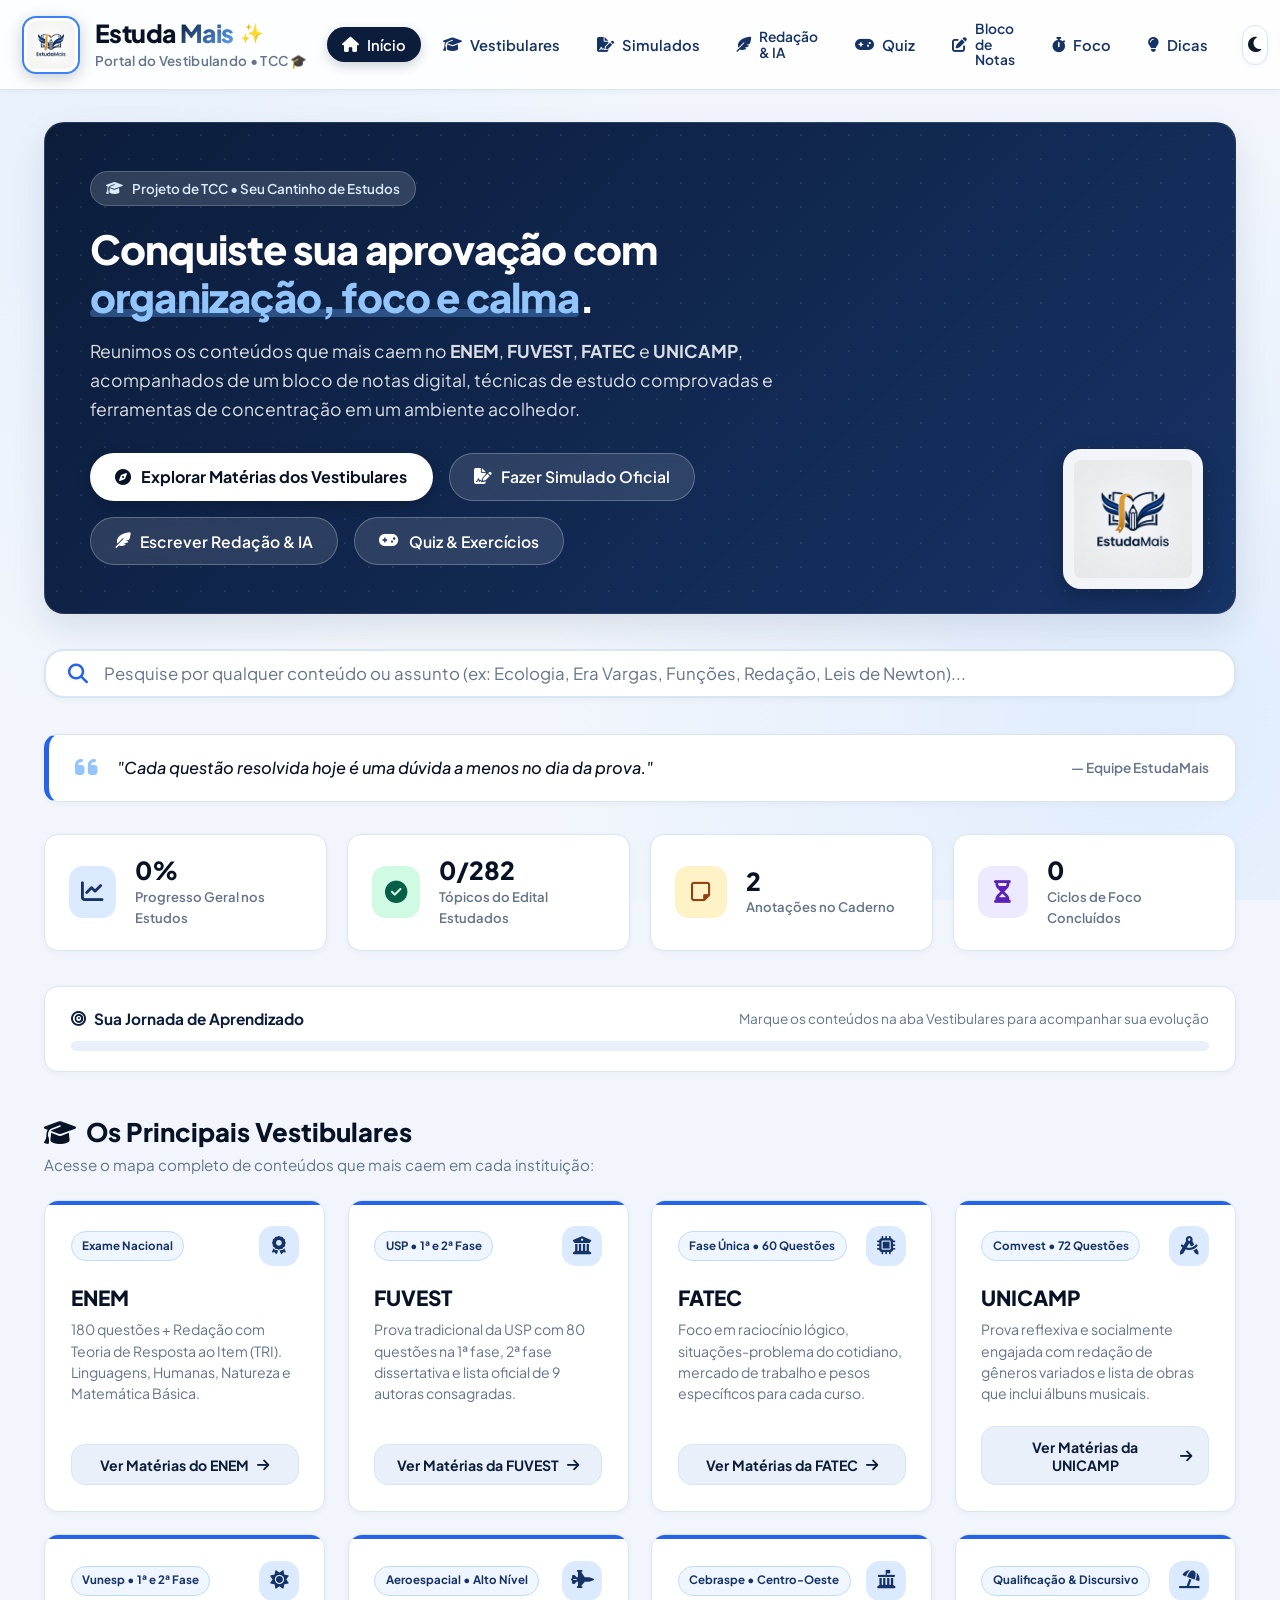
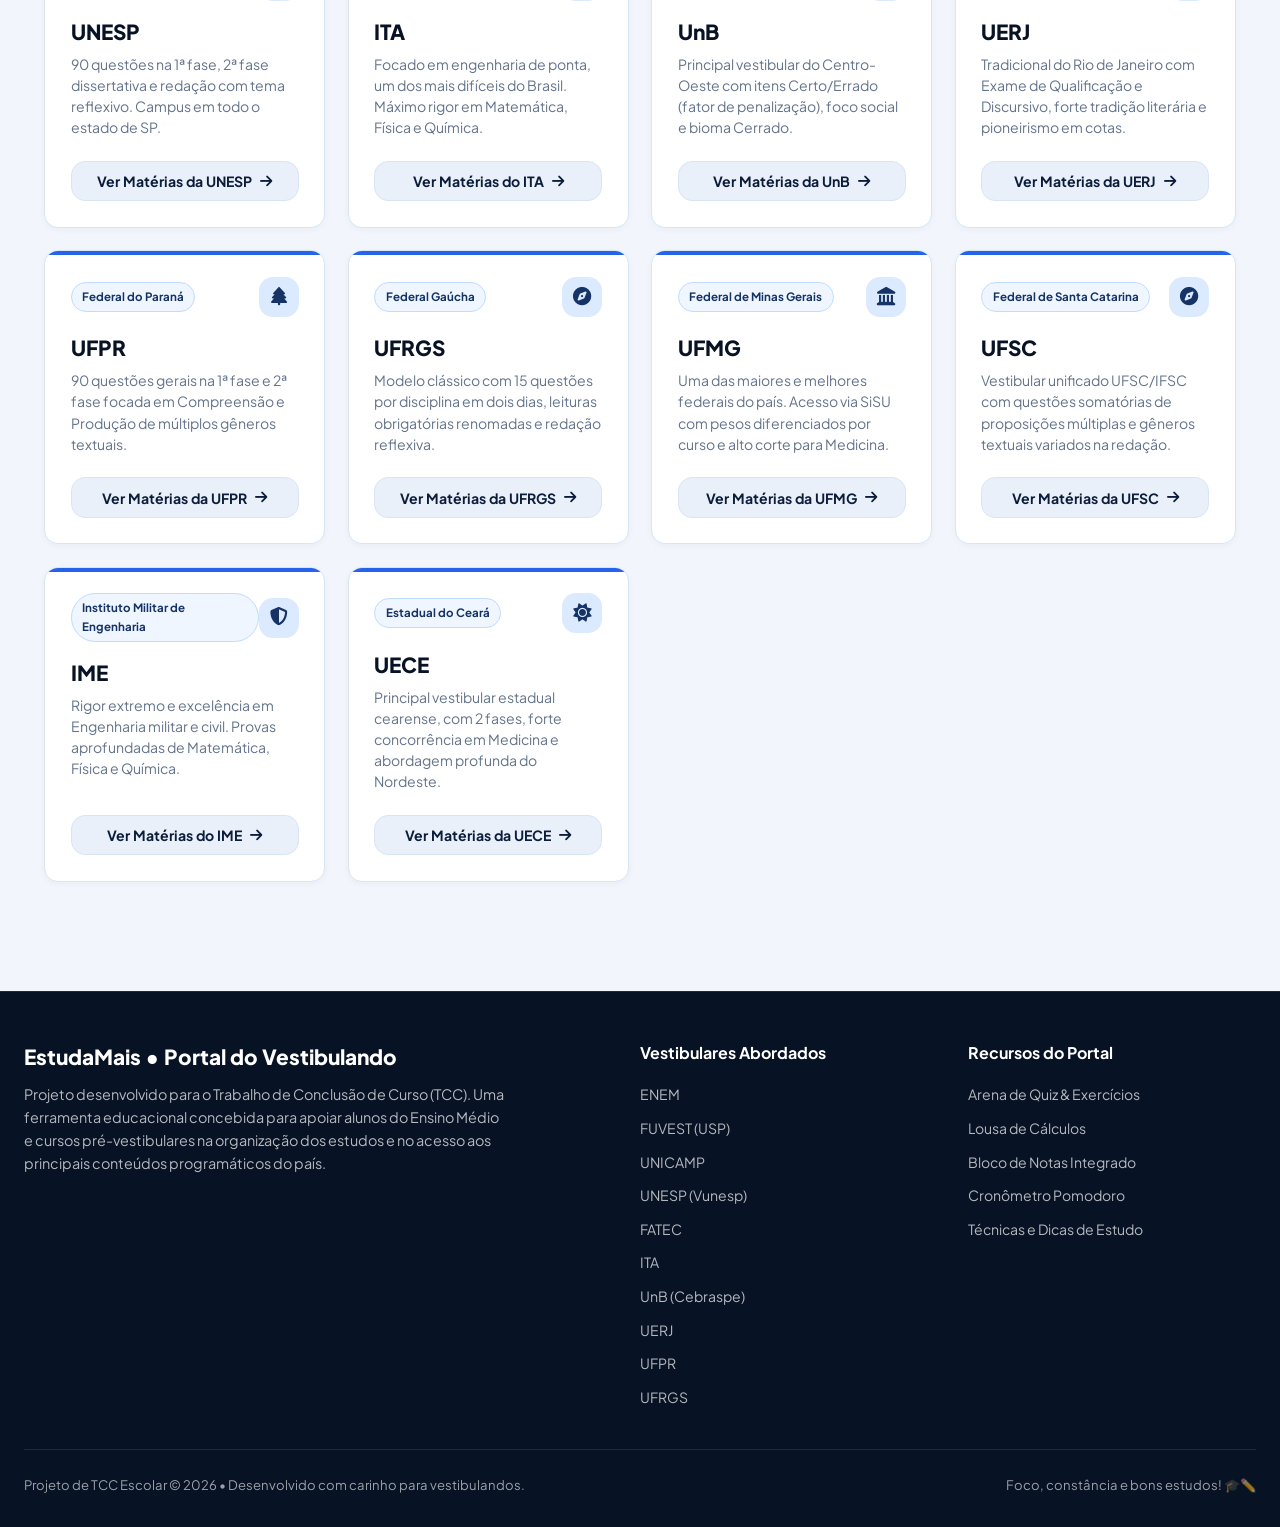
==== commit 520ccb44: "Add files via upload" ====
--- a/index.html
+++ b/index.html
@@ -14,9 +14,10 @@
   <meta name="apple-mobile-web-app-status-bar-style" content="black-translucent">
   <meta name="apple-mobile-web-app-title" content="EstudaMais">
 
-  <!-- Favicon com SVG de Caderno e Lápis -->
-  <link rel="icon" type="image/svg+xml" href="assets/icon.svg">
-  <link rel="apple-touch-icon" href="assets/icon.svg">
+  <!-- Favicon com Imagem Oficial Estuda Mais -->
+  <link rel="icon" type="image/jpeg" href="[data-uri]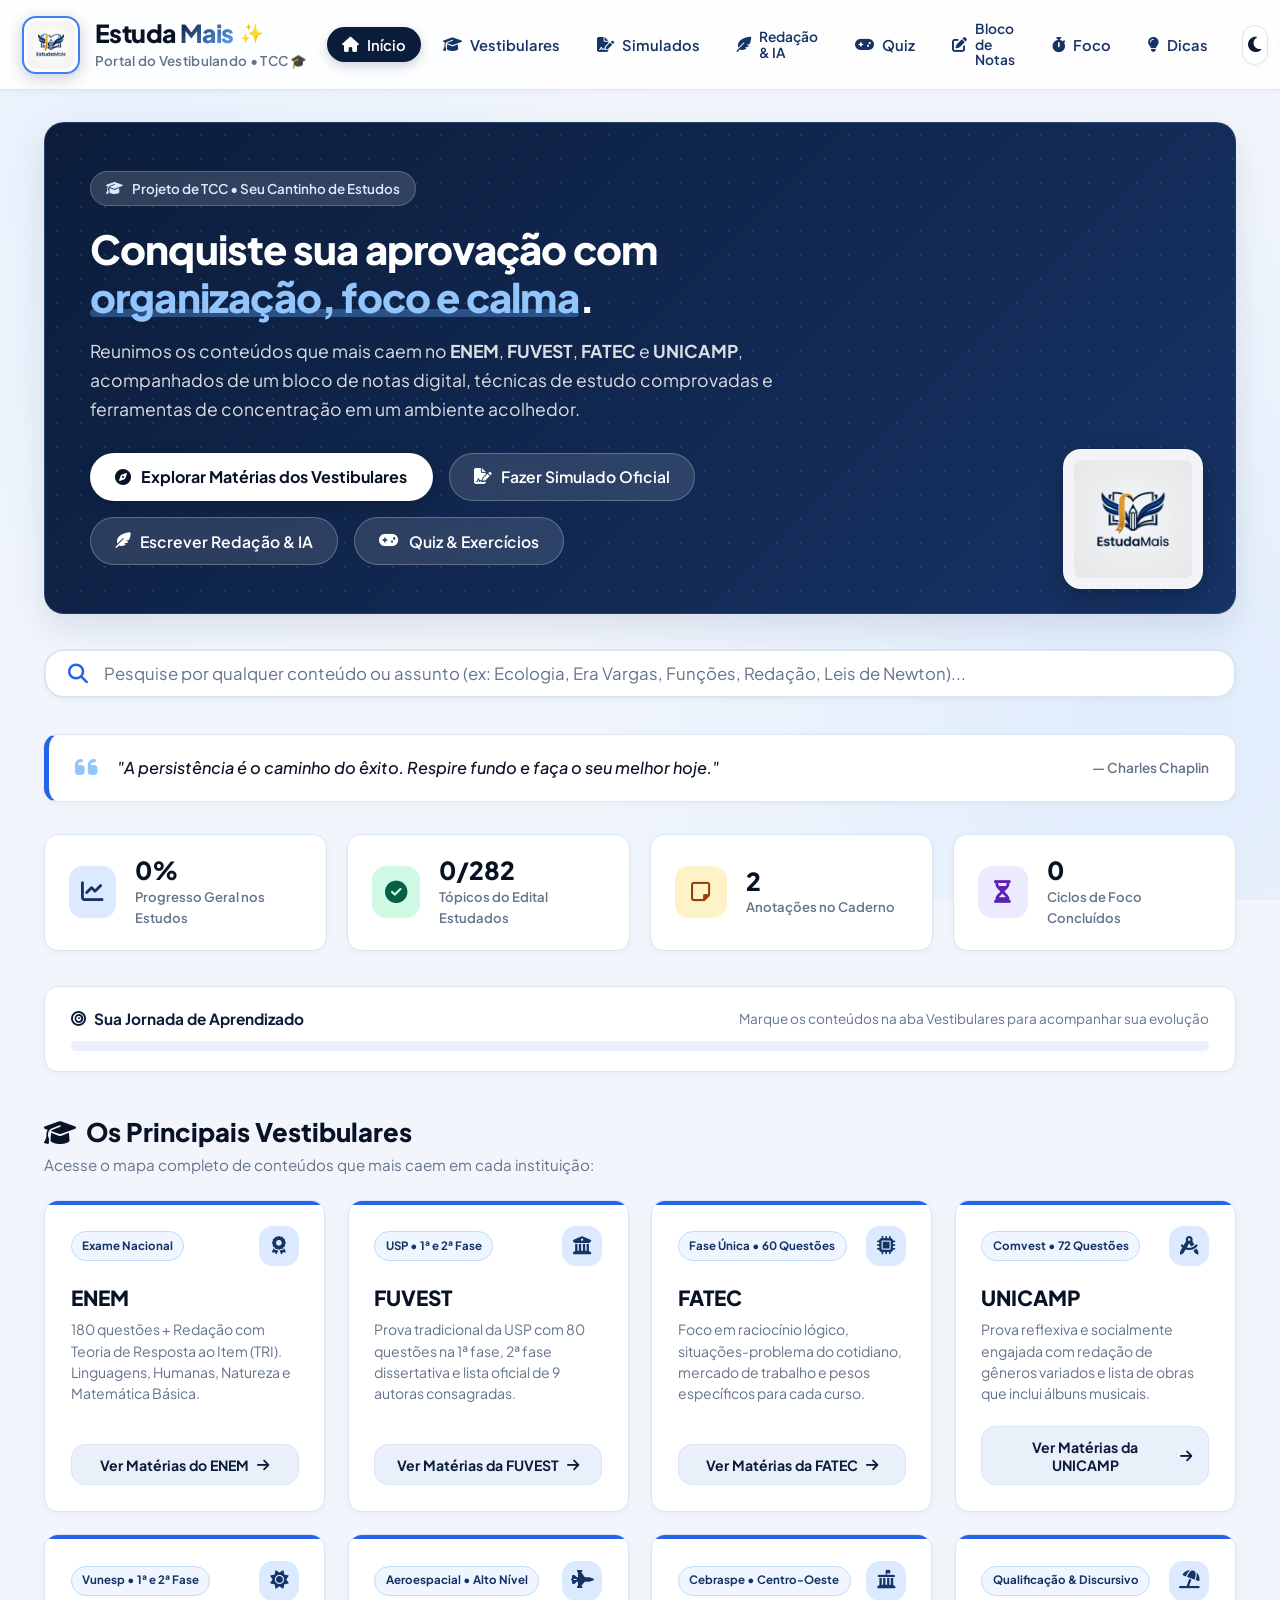
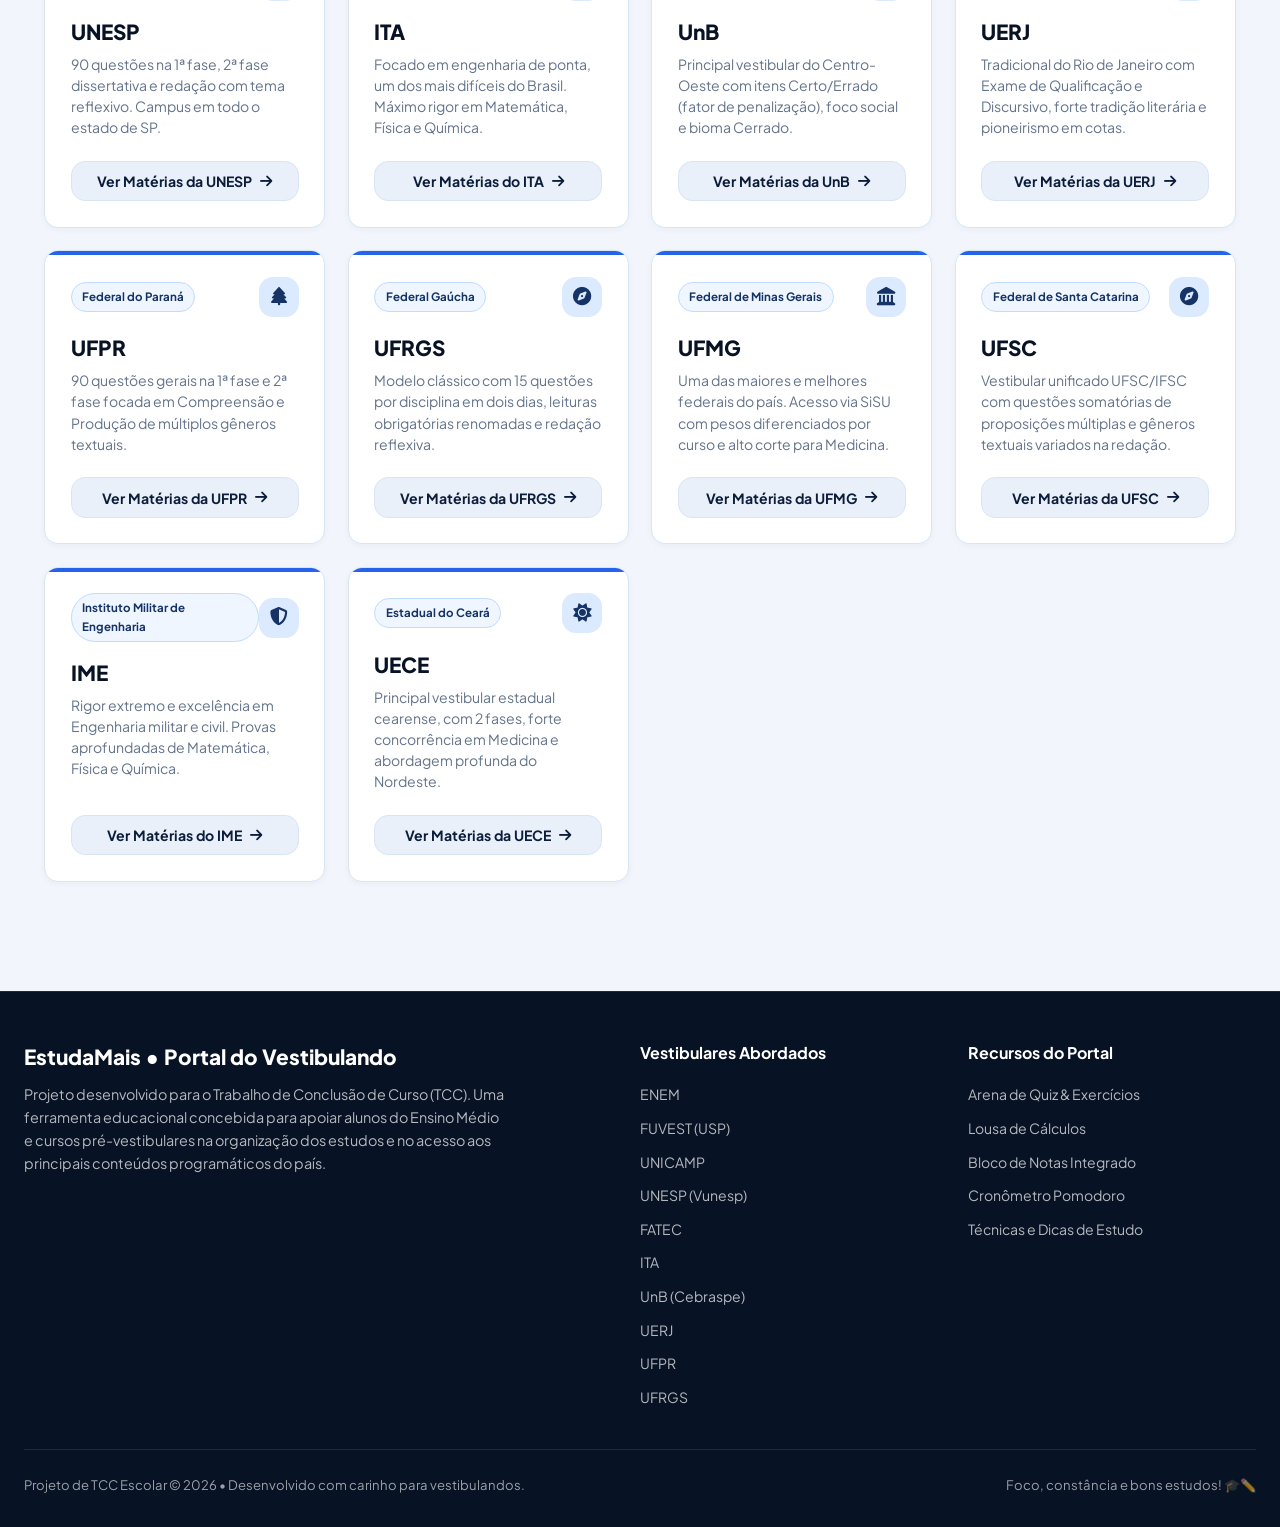
==== commit f1ba3ca0: "Add files via upload" ====
--- a/index.html
+++ b/index.html
@@ -1029,6 +1029,11 @@
 .search-bar-wrapper {
   margin-bottom: 2.2rem;
   position: relative;
+  z-index: 1000 !important;
+}
+
+.search-bar-wrapper:focus-within {
+  z-index: 10000 !important;
 }
 
 .search-box-inner {
@@ -1070,16 +1075,16 @@
 /* Resultados da Busca Flutuante */
 .resultados-busca-dropdown {
   position: absolute;
-  top: 105%;
+  top: calc(100% + 8px);
   left: 0;
   right: 0;
   background: #ffffff;
   border-radius: var(--radius-md);
-  box-shadow: var(--shadow-lg);
-  border: 1px solid var(--border-light);
+  box-shadow: 0 16px 45px rgba(0, 0, 0, 0.28);
+  border: 1.5px solid var(--border-light);
   max-height: 440px;
   overflow-y: auto;
-  z-index: 500;
+  z-index: 99999 !important;
   display: none;
 }
 
@@ -1174,6 +1179,8 @@
   align-items: center;
   gap: 1.2rem;
   box-shadow: var(--shadow-sm);
+  position: relative;
+  z-index: 1 !important;
 }
 
 .quote-icon {
@@ -4584,6 +4591,162 @@
 [data-theme="dark"] .badge-vestibular,
 [data-theme="dark"] .busca-badge-vest {
   background: var(--primary-base) !important;
+  color: #ffffff !important;
+}
+
+/* ========================================================
+   DARK MODE — VISIBILIDADE DAS FONTES E CARDS DOS VESTIBULARES
+   ======================================================== */
+
+[data-theme="dark"] .vest-card-preview {
+  background: var(--bg-surface, #121c2e) !important;
+  border-color: var(--border-light, #233654) !important;
+  box-shadow: 0 4px 16px rgba(0, 0, 0, 0.45) !important;
+}
+
+[data-theme="dark"] .vest-card-preview:hover {
+  border-color: var(--primary-accent, #38bdf8) !important;
+  box-shadow: 0 10px 28px rgba(0, 0, 0, 0.65) !important;
+  transform: translateY(-4px);
+}
+
+[data-theme="dark"] .vest-card-preview .vest-preview-nome {
+  color: #ffffff !important;
+  font-weight: 800 !important;
+}
+
+[data-theme="dark"] .vest-card-preview .vest-preview-desc {
+  color: #cbd5e1 !important;
+}
+
+[data-theme="dark"] .vest-card-preview .vest-badge-mini {
+  background: rgba(56, 189, 248, 0.15) !important;
+  color: #38bdf8 !important;
+  border: 1px solid rgba(56, 189, 248, 0.35) !important;
+}
+
+[data-theme="dark"] .vest-card-preview .vest-preview-icon {
+  background: rgba(255, 255, 255, 0.08) !important;
+  color: var(--primary-accent, #38bdf8) !important;
+}
+
+[data-theme="dark"] .vest-card-preview .btn-acessar-vest {
+  background: #1c2e4a !important;
+  color: #ffffff !important;
+  border: 1px solid #2d466e !important;
+}
+
+[data-theme="dark"] .vest-card-preview .btn-acessar-vest:hover {
+  background: var(--primary-base, #2563eb) !important;
+  border-color: var(--primary-accent, #38bdf8) !important;
+  color: #ffffff !important;
+}
+
+/* --- Barra de busca e Dropdown no escuro --- */
+[data-theme="dark"] .search-box-inner {
+  background: var(--bg-surface, #121c2e) !important;
+  border-color: var(--border-light, #233654) !important;
+  box-shadow: 0 4px 16px rgba(0, 0, 0, 0.4) !important;
+}
+
+[data-theme="dark"] .search-box-inner input {
+  color: #ffffff !important;
+}
+
+[data-theme="dark"] .search-box-inner input::placeholder {
+  color: #94a3b8 !important;
+}
+
+[data-theme="dark"] .search-box-inner i {
+  color: var(--primary-accent, #38bdf8) !important;
+}
+
+[data-theme="dark"] .resultados-busca-dropdown {
+  background: #121c2e !important;
+  border-color: #233654 !important;
+  box-shadow: 0 16px 45px rgba(0, 0, 0, 0.75) !important;
+}
+
+[data-theme="dark"] .busca-header-info {
+  background: #0f172a !important;
+  color: #94a3b8 !important;
+  border-bottom-color: #233654 !important;
+}
+
+[data-theme="dark"] .busca-card-item {
+  border-bottom-color: #1e293b !important;
+}
+
+[data-theme="dark"] .busca-card-item:hover {
+  background: #1c2e4a !important;
+}
+
+[data-theme="dark"] .busca-disc {
+  color: #38bdf8 !important;
+}
+
+[data-theme="dark"] .busca-topico {
+  color: #f8fafc !important;
+}
+
+[data-theme="dark"] .busca-topico mark {
+  background: #eab308 !important;
+  color: #000000 !important;
+}
+
+/* --- Frase do Dia e Banner de Progresso no escuro --- */
+[data-theme="dark"] .card-frase-dia {
+  background: var(--bg-surface, #121c2e) !important;
+  border-color: var(--border-light, #233654) !important;
+  border-left-color: var(--primary-accent, #38bdf8) !important;
+}
+
+[data-theme="dark"] .frase-texto {
+  color: #f8fafc !important;
+}
+
+[data-theme="dark"] .frase-autor {
+  color: #94a3b8 !important;
+}
+
+[data-theme="dark"] .quote-icon {
+  color: var(--primary-accent, #38bdf8) !important;
+  opacity: 0.7;
+}
+
+[data-theme="dark"] .progresso-geral-banner {
+  background: var(--bg-surface, #121c2e) !important;
+  border-color: var(--border-light, #233654) !important;
+}
+
+[data-theme="dark"] .progresso-titulo {
+  color: #ffffff !important;
+}
+
+[data-theme="dark"] .progresso-trilho {
+  background: #1e293b !important;
+}
+
+/* --- Botões de alternância de vestibular no escuro --- */
+[data-theme="dark"] .vest-tab-btn {
+  background: var(--bg-surface, #121c2e) !important;
+  color: #cbd5e1 !important;
+  border-color: var(--border-light, #233654) !important;
+}
+
+[data-theme="dark"] .vest-tab-btn .tab-badge {
+  background: rgba(255, 255, 255, 0.12) !important;
+  color: #cbd5e1 !important;
+}
+
+[data-theme="dark"] .vest-tab-btn.active {
+  background: var(--primary-base, #2563eb) !important;
+  color: #ffffff !important;
+  border-color: var(--primary-accent, #38bdf8) !important;
+}
+
+[data-theme="dark"] .vest-tab-btn.active .tab-badge {
+  background: rgba(255, 255, 255, 0.25) !important;
   color: #ffffff !important;
 }
 
@@ -8736,89 +8899,89 @@
     id: "ufmg",
     nome: "UFMG",
     tituloCompleto: "Universidade Federal de Minas Gerais",
-    badge: "Federal â€¢ SiSU & Habilidades",
+    badge: "Federal • SiSU & Habilidades",
     corBadge: "#b91c1c",
     icone: "fa-landmark",
-    resumo: "Uma das instituiÃ§Ãµes mais prestigiadas da AmÃ©rica Latina. O ingresso ocorre prioritariamente pelo SiSU/ENEM com pesos especÃ­ficos e notas de corte concorridÃ­ssimas, alÃ©m de provas de habilidades especÃ­ficas para cursos artÃ­sticos e arquitetura.",
+    resumo: "Uma das instituições mais prestigiadas da América Latina. O ingresso ocorre prioritariamente pelo SiSU/ENEM com pesos específicos e notas de corte concorridíssimas, além de provas de habilidades específicas para cursos artísticos e arquitetura.",
     detalhesGerais: {
-      formato: "Via ENEM / SiSU (1Âª chamada no inÃ­cio do ano) + Provas Complementares para MÃºsica/Design/Teatro",
-      totalQuestoes: "Utiliza as 180 questÃµes do ENEM + RedaÃ§Ã£o",
-      criterioCorrecao: "Pesos ponderados por Ã¡rea conforme o curso escolhido (Ex: Medicina peso 4 em Natureza e RedaÃ§Ã£o)",
-      dicaChave: "Para cursos de alta concorrÃªncia na UFMG, a RedaÃ§Ã£o e a Ã¡rea de CiÃªncias da Natureza/MatemÃ¡tica definem a aprovaÃ§Ã£o pela pontuaÃ§Ã£o no SiSU."
+      formato: "Via ENEM / SiSU (1ª chamada no início do ano) + Provas Complementares para Música/Design/Teatro",
+      totalQuestoes: "Utiliza as 180 questões do ENEM + Redação",
+      criterioCorrecao: "Pesos ponderados por área conforme o curso escolhido (Ex: Medicina peso 4 em Natureza e Redação)",
+      dicaChave: "Para cursos de alta concorrência na UFMG, a Redação e a área de Ciências da Natureza/Matemática definem a aprovação pela pontuação no SiSU."
     },
     redacao: {
-      titulo: "RedaÃ§Ã£o UFMG (PadrÃ£o ENEM)",
-      descricao: "Nota da RedaÃ§Ã£o do ENEM com peso de atÃ© 4x no SiSU da UFMG.",
+      titulo: "Redação UFMG (Padrão ENEM)",
+      descricao: "Nota da Redação do ENEM com peso de até 4x no SiSU da UFMG.",
       competencias: [
-        { num: 1, nome: "Norma Culta", desc: "CorreÃ§Ã£o gramatical rigorosa" },
-        { num: 2, nome: "RepertÃ³rio Sociocultural", desc: "AplicaÃ§Ã£o produtiva de filÃ³sofos e sociÃ³logos" },
+        { num: 1, nome: "Norma Culta", desc: "Correção gramatical rigorosa" },
+        { num: 2, nome: "Repertório Sociocultural", desc: "Aplicação produtiva de filósofos e sociólogos" },
         { num: 3, nome: "Projeto de Texto", desc: "Planejamento argumentativo e teses claras" },
-        { num: 4, nome: "CoesÃ£o Textual", desc: "Operadores argumentativos interparÃ¡grafos" },
-        { num: 5, nome: "Proposta Completa", desc: "Agente, AÃ§Ã£o, Meio/Modo, Efeito e Detalhamento" }
+        { num: 4, nome: "Coesão Textual", desc: "Operadores argumentativos interparágrafos" },
+        { num: 5, nome: "Proposta Completa", desc: "Agente, Ação, Meio/Modo, Efeito e Detalhamento" }
       ]
     },
     areas: [
       {
-        nome: "CiÃªncias da Natureza & SaÃºde",
+        nome: "Ciências da Natureza & Saúde",
         icone: "fa-dna",
         disciplinas: [
           {
-            nome: "Biologia e BioquÃ­mica (Peso MÃ¡ximo para Medicina)",
+            nome: "Biologia e Bioquímica (Peso Máximo para Medicina)",
             topicos: [
-              "Fisiologia e Anatomia Humana (sistemas endÃ³crino, cardiovascular, renal e nervoso)",
-              "GenÃ©tica ClÃ¡ssica, Biologia Molecular e Engenharia GenÃ©tica",
-              "Ecologia Aplicada, Biomas Brasileiros (Cerrado e Mata AtlÃ¢ntica) e Impactos Ambientais",
-              "Citologia: metabolismo energÃ©tico (fotossÃ­ntese, fermentaÃ§Ã£o e respiraÃ§Ã£o celular)",
-              "EvoluÃ§Ã£o BiolÃ³gica, especiaÃ§Ã£o e teorias evolutivas"
+              "Fisiologia e Anatomia Humana (sistemas endócrino, cardiovascular, renal e nervoso)",
+              "Genética Clássica, Biologia Molecular e Engenharia Genética",
+              "Ecologia Aplicada, Biomas Brasileiros (Cerrado e Mata Atlântica) e Impactos Ambientais",
+              "Citologia: metabolismo energético (fotossíntese, fermentação e respiração celular)",
+              "Evolução Biológica, especiação e teorias evolutivas"
             ]
           },
           {
-            nome: "QuÃ­mica Geral e OrgÃ¢nica",
+            nome: "Química Geral e Orgânica",
             topicos: [
               "Estequiometria com pureza, rendimento e reagente limitante",
-              "FÃ­sico-QuÃ­mica: SoluÃ§Ãµes, concentraÃ§Ã£o molar, termoquÃ­mica e equilÃ­brios quÃ­micos",
-              "QuÃ­mica OrgÃ¢nica: FunÃ§Ãµes oxigenadas e nitrogenadas, isomeria e reaÃ§Ãµes orgÃ¢nicas",
-              "EletroquÃ­mica: Pilhas, eletrÃ³lise Ã­gnea e aquosa, potenciais de reduÃ§Ã£o"
+              "Físico-Química: Soluções, concentração molar, termoquímica e equilíbrios químicos",
+              "Química Orgânica: Funções oxigenadas e nitrogenadas, isomeria e reações orgânicas",
+              "Eletroquímica: Pilhas, eletrólise ígnea e aquosa, potenciais de redução"
             ]
           }
         ]
       },
       {
-        nome: "CiÃªncias Exatas & Tecnologia",
+        nome: "Ciências Exatas & Tecnologia",
         icone: "fa-calculator",
         disciplinas: [
           {
-            nome: "MatemÃ¡tica e Suas Tecnologias",
+            nome: "Matemática e Suas Tecnologias",
             topicos: [
-              "FunÃ§Ãµes Afim, QuadrÃ¡tica, Exponencial e LogarÃ­tmica",
+              "Funções Afim, Quadrática, Exponencial e Logarítmica",
               "Geometria Espacial (prismas, cilindros, cones, esferas) e Geometria Plana",
-              "EstatÃ­stica Descritiva: MÃ©dia ponderada, mediana, moda e desvio padrÃ£o",
-              "MatemÃ¡tica Financeira e AnÃ¡lise CombinatÃ³ria com Probabilidade"
+              "Estatística Descritiva: Média ponderada, mediana, moda e desvio padrão",
+              "Matemática Financeira e Análise Combinatória com Probabilidade"
             ]
           },
           {
-            nome: "FÃ­sica ClÃ¡ssica e Moderna",
+            nome: "Física Clássica e Moderna",
             topicos: [
-              "MecÃ¢nica: DinÃ¢mica Newtoniana, trabalho, energia e conservaÃ§Ã£o da quantidade de movimento",
-              "Termologia: Calorimetria, dilataÃ§Ã£o tÃ©rmica e Leis da TermodinÃ¢mica",
-              "Ã“ptica GeomÃ©trica e OndulatÃ³ria (interferÃªncia, difraÃ§Ã£o e refraÃ§Ã£o)",
-              "EletrodinÃ¢mica: Circuitos elÃ©tricos, Lei de Ohm e potÃªncia elÃ©trica consumida"
+              "Mecânica: Dinâmica Newtoniana, trabalho, energia e conservação da quantidade de movimento",
+              "Termologia: Calorimetria, dilatação térmica e Leis da Termodinâmica",
+              "Ã“ptica Geométrica e Ondulatória (interferência, difração e refração)",
+              "Eletrodinâmica: Circuitos elétricos, Lei de Ohm e potência elétrica consumida"
             ]
           }
         ]
       },
       {
-        nome: "CiÃªncias Humanas e Sociais",
+        nome: "Ciências Humanas e Sociais",
         icone: "fa-book-atlas",
         disciplinas: [
           {
-            nome: "HistÃ³ria e Geografia de Minas e do Brasil",
+            nome: "História e Geografia de Minas e do Brasil",
             topicos: [
-              "Ciclo do Ouro e Sociedade Mineradora no sÃ©culo XVIII em Minas Gerais",
-              "InconfidÃªncia Mineira e processos de emancipaÃ§Ã£o polÃ­tica",
-              "RevoluÃ§Ã£o de 1930, Estado Novo e RepÃºblica Populista",
-              "Geografia EconÃ´mica: QuadrilÃ¡tero FerrÃ­fero, mineraÃ§Ã£o, agropecuÃ¡ria e bacias hidrogrÃ¡ficas",
-              "UrbanizaÃ§Ã£o e industrializaÃ§Ã£o brasileira no sÃ©culo XX"
+              "Ciclo do Ouro e Sociedade Mineradora no século XVIII em Minas Gerais",
+              "Inconfidência Mineira e processos de emancipação política",
+              "Revolução de 1930, Estado Novo e República Populista",
+              "Geografia Econômica: Quadrilátero Ferrífero, mineração, agropecuária e bacias hidrográficas",
+              "Urbanização e industrialização brasileira no século XX"
             ]
           }
         ]
@@ -8832,20 +8995,20 @@
     badge: "Vestibular Unificado UFSC/IFSC",
     corBadge: "#047857",
     icone: "fa-compass",
-    resumo: "Conhecida por seu vestibular tradicional unificado com o IFSC. Ã‰ famosa pelo modelo de questÃµes de proposiÃ§Ãµes mÃºltiplas (somatÃ³ria), onde cada alternativa tem valor binÃ¡rio (01, 02, 04, 08, 16, 32) e o candidato deve assinalar o somatÃ³rio exato das corretas.",
+    resumo: "Conhecida por seu vestibular tradicional unificado com o IFSC. Ã‰ famosa pelo modelo de questões de proposições múltiplas (somatória), onde cada alternativa tem valor binário (01, 02, 04, 08, 16, 32) e o candidato deve assinalar o somatório exato das corretas.",
     detalhesGerais: {
-      formato: "2 Tardes de Provas no final de semana (Provas Objetivas de SomatÃ³ria + QuestÃµes Discursivas + RedaÃ§Ã£o)",
-      totalQuestoes: "80 proposiÃ§Ãµes somatÃ³rias + RedaÃ§Ã£o + 4 questÃµes discursivas",
-      criterioCorrecao: "PontuaÃ§Ã£o proporcional para somatÃ³rias parcialmente corretas (sem assinalar itens falsos)",
-      dicaChave: "Nas questÃµes de somatÃ³ria, nunca chute se tiver dÃºvida: marcar uma proposiÃ§Ã£o errada penaliza severamente o escore da questÃ£o."
+      formato: "2 Tardes de Provas no final de semana (Provas Objetivas de Somatória + Questões Discursivas + Redação)",
+      totalQuestoes: "80 proposições somatórias + Redação + 4 questões discursivas",
+      criterioCorrecao: "Pontuação proporcional para somatórias parcialmente corretas (sem assinalar itens falsos)",
+      dicaChave: "Nas questões de somatória, nunca chute se tiver dúvida: marcar uma proposição errada penaliza severamente o escore da questão."
     },
     redacao: {
-      titulo: "RedaÃ§Ã£o UFSC: GÃªneros Textuais Variados",
-      descricao: "A banca propÃµe escolha entre 3 gÃªneros textuais (artigo de opiniÃ£o, crÃ´nica, carta ou conto reflexivo).",
+      titulo: "Redação UFSC: Gêneros Textuais Variados",
+      descricao: "A banca propõe escolha entre 3 gêneros textuais (artigo de opinião, crônica, carta ou conto reflexivo).",
       competencias: [
-        { num: 1, nome: "AdequaÃ§Ã£o ao GÃªnero", desc: "Seguir fielmente as convenÃ§Ãµes estruturais do gÃªnero escolhido." },
-        { num: 2, nome: "ArticulaÃ§Ã£o de Ideias", desc: "ProgressÃ£o temÃ¡tica fluida e coesÃ£o textual sÃ³lida." },
-        { num: 3, nome: "ExpressÃ£o Escrita Formal", desc: "Riqueza vocabular e correÃ§Ã£o lÃ©xico-gramatical." }
+        { num: 1, nome: "Adequação ao Gênero", desc: "Seguir fielmente as convenções estruturais do gênero escolhido." },
+        { num: 2, nome: "Articulação de Ideias", desc: "Progressão temática fluida e coesão textual sólida." },
+        { num: 3, nome: "Expressão Escrita Formal", desc: "Riqueza vocabular e correção léxico-gramatical." }
       ]
     },
     areas: [
@@ -8854,27 +9017,27 @@
         icone: "fa-atom",
         disciplinas: [
           {
-            nome: "MatemÃ¡tica e FÃ­sica de SomatÃ³ria",
+            nome: "Matemática e Física de Somatória",
             topicos: [
-              "Trigonometria e AnÃ¡lise de FunÃ§Ãµes TrigonomÃ©tricas",
-              "PolinÃ´mios, EquaÃ§Ãµes AlgÃ©bricas e NÃºmeros Complexos",
-              "FÃ­sica TÃ©rmica e HidrostÃ¡tica (PrincÃ­pio de Pascal e Empuxo de Arquimedes)",
-              "Eletromagnetismo: Campo magnÃ©tico, forÃ§a de Lorentz e induÃ§Ã£o de Faraday"
+              "Trigonometria e Análise de Funções Trigonométricas",
+              "Polinômios, Equações Algébricas e Números Complexos",
+              "Física Térmica e Hidrostática (Princípio de Pascal e Empuxo de Arquimedes)",
+              "Eletromagnetismo: Campo magnético, força de Lorentz e indução de Faraday"
             ]
           }
         ]
       },
       {
-        nome: "BiolÃ³gicas, QuÃ­micas e Meio Ambiente",
+        nome: "Biológicas, Químicas e Meio Ambiente",
         icone: "fa-leaf",
         disciplinas: [
           {
-            nome: "Biologia e QuÃ­mica Geral",
+            nome: "Biologia e Química Geral",
             topicos: [
               "Ecologia Marinha e Costeira: Manguezais, restingas e ecossistemas do litoral sul",
               "Zoologia e Fisiologia Comparada de Vertebrados e Invertebrados",
-              "EquilÃ­brio IÃ´nico: pH, pOH, hidrÃ³lise salina e soluÃ§Ãµes tampÃ£o",
-              "QuÃ­mica Ambiental: Chuva Ã¡cida, efeito estufa e tratamento de efluentes"
+              "Equilíbrio Iônico: pH, pOH, hidrólise salina e soluções tampão",
+              "Química Ambiental: Chuva ácida, efeito estufa e tratamento de efluentes"
             ]
           }
         ]
@@ -8884,12 +9047,12 @@
         icone: "fa-feather",
         disciplinas: [
           {
-            nome: "LÃ­ngua Portuguesa, Literatura e HistÃ³ria do Sul",
+            nome: "Língua Portuguesa, Literatura e História do Sul",
             topicos: [
-              "Obras LiterÃ¡rias de Leitura ObrigatÃ³ria indicadas pela Coperve/UFSC",
-              "ColonizaÃ§Ã£o e Povoamento do Sul do Brasil: ImigraÃ§Ã£o aÃ§oriana, alemÃ£ e italiana",
-              "Guerra dos Farrapos e Guerra do Contestado em territÃ³rio catarinense",
-              "AnÃ¡lise de textos contemporÃ¢neos e variaÃ§Ã£o linguÃ­stica regional"
+              "Obras Literárias de Leitura Obrigatória indicadas pela Coperve/UFSC",
+              "Colonização e Povoamento do Sul do Brasil: Imigração açoriana, alemã e italiana",
+              "Guerra dos Farrapos e Guerra do Contestado em território catarinense",
+              "Análise de textos contemporâneos e variação linguística regional"
             ]
           }
         ]
@@ -8900,68 +9063,68 @@
     id: "ime",
     nome: "IME",
     tituloCompleto: "Instituto Militar de Engenharia",
-    badge: "Militar â€¢ NÃ­vel OlÃ­mpico",
+    badge: "Militar • Nível Olímpico",
     corBadge: "#0f172a",
     icone: "fa-shield-halved",
-    resumo: "Localizado na Praia Vermelha (Rio de Janeiro), o IME forma engenheiros civis e militares com rigor matemÃ¡tico supremo. Ao lado do ITA, Ã© um dos vestibulares mais difÃ­ceis do mundo.",
+    resumo: "Localizado na Praia Vermelha (Rio de Janeiro), o IME forma engenheiros civis e militares com rigor matemático supremo. Ao lado do ITA, é um dos vestibulares mais difíceis do mundo.",
     detalhesGerais: {
-      formato: "1Âª Fase Objetiva eliminatÃ³ria (40 questÃµes de Mat/FÃ­s/QuÃ­m) + 2Âª Fase Discursiva de 4 dias",
-      totalQuestoes: "40 questÃµes objetivas (1Âª fase) + Provas discursivas com 10 questÃµes complexas por dia",
-      criterioCorrecao: "CritÃ©rio estrito com pontuaÃ§Ã£o parcial por desenvolvimento coerente nas etapas analÃ­ticas",
-      dicaChave: "Domine demonstraÃ§Ãµes formais de teoremas, geometria espacial e plana avanÃ§ada, e cÃ¡lculo conceitual."
+      formato: "1ª Fase Objetiva eliminatória (40 questões de Mat/Fís/Quím) + 2ª Fase Discursiva de 4 dias",
+      totalQuestoes: "40 questões objetivas (1ª fase) + Provas discursivas com 10 questões complexas por dia",
+      criterioCorrecao: "Critério estrito com pontuação parcial por desenvolvimento coerente nas etapas analíticas",
+      dicaChave: "Domine demonstrações formais de teoremas, geometria espacial e plana avançada, e cálculo conceitual."
     },
     redacao: {
-      titulo: "RedaÃ§Ã£o IME: DissertaÃ§Ã£o Formal Argumentativa",
-      descricao: "Texto dissertativo sobre valores cÃ­vicos, Ã©tica cientÃ­fica, lideranÃ§a, tecnologia de defesa ou desafios civilizatÃ³rios.",
+      titulo: "Redação IME: Dissertação Formal Argumentativa",
+      descricao: "Texto dissertativo sobre valores cívicos, ética científica, liderança, tecnologia de defesa ou desafios civilizatórios.",
       competencias: [
-        { num: 1, nome: "Rigor Argumentativo", desc: "Clareza lÃ³gica sem contradiÃ§Ãµes conceituais." },
-        { num: 2, nome: "Norma PadrÃ£o Culta", desc: "VocabulÃ¡rio formal e domÃ­nio de sintaxe complexa." }
+        { num: 1, nome: "Rigor Argumentativo", desc: "Clareza lógica sem contradições conceituais." },
+        { num: 2, nome: "Norma Padrão Culta", desc: "Vocabulário formal e domínio de sintaxe complexa." }
       ]
     },
     areas: [
       {
-        nome: "MatemÃ¡tica Pura e Aplicada (AvanÃ§ado)",
+        nome: "Matemática Pura e Aplicada (Avançado)",
         icone: "fa-square-root-variable",
         disciplinas: [
           {
-            nome: "Ãlgebra, AnÃ¡lise e Geometria do IME",
+            nome: "Álgebra, Análise e Geometria do IME",
             topicos: [
-              "PolinÃ´mios complexos, Teorema Fundamental da Ãlgebra e RelaÃ§Ãµes de Girard",
-              "Sistemas Lineares e Ãlgebra Matricial: Determinantes, Teorema de Laplace e Matriz Inversa",
-              "Geometria AnalÃ­tica no RÂ³: EquaÃ§Ãµes da reta, plano, distÃ¢ncias e esferas",
-              "Trigonometria AvanÃ§ada: TransformaÃ§Ãµes, identidades de ProstafÃ©rese e equaÃ§Ãµes angulares",
-              "InduÃ§Ã£o MatemÃ¡tica e Teoria Elementar dos NÃºmeros (CongruÃªncia e MDC)"
+              "Polinômios complexos, Teorema Fundamental da Álgebra e Relações de Girard",
+              "Sistemas Lineares e Álgebra Matricial: Determinantes, Teorema de Laplace e Matriz Inversa",
+              "Geometria Analítica no R³: Equações da reta, plano, distâncias e esferas",
+              "Trigonometria Avançada: Transformações, identidades de Prostaférese e equações angulares",
+              "Indução Matemática e Teoria Elementar dos Números (Congruência e MDC)"
             ]
           }
         ]
       },
       {
-        nome: "FÃ­sica e Engenharia BÃ¡sica",
+        nome: "Física e Engenharia Básica",
         icone: "fa-bolt-lightning",
         disciplinas: [
           {
-            nome: "MecÃ¢nica Racional e FÃ­sica Geral",
+            nome: "Mecânica Racional e Física Geral",
             topicos: [
-              "CinemÃ¡tica Vetorial e Movimento em Coordenadas Polares e IntrÃ­nsecas",
-              "DinÃ¢mica de Corpos RÃ­gidos, Momento de InÃ©rcia e Torque",
-              "OscilaÃ§Ãµes MecÃ¢nicas: MHS acoplado, amortecimento e ressonÃ¢ncia",
-              "GravitaÃ§Ã£o Universal e Ã“rbitas Keplerianas elÃ­pticas e hiperbÃ³licas",
-              "TermodinÃ¢mica de Gases Reais, Ciclos de Carnot e Entropia EstatÃ­stica"
+              "Cinemática Vetorial e Movimento em Coordenadas Polares e Intrínsecas",
+              "Dinâmica de Corpos Rígidos, Momento de Inércia e Torque",
+              "Oscilações Mecânicas: MHS acoplado, amortecimento e ressonância",
+              "Gravitação Universal e Ã“rbitas Keplerianas elípticas e hiperbólicas",
+              "Termodinâmica de Gases Reais, Ciclos de Carnot e Entropia Estatística"
             ]
           }
         ]
       },
       {
-        nome: "QuÃ­mica TeÃ³rica e Estrutural",
+        nome: "Química Teórica e Estrutural",
         icone: "fa-flask-vial",
         disciplinas: [
           {
-            nome: "FÃ­sico-QuÃ­mica e QuÃ­mica InorgÃ¢nica",
+            nome: "Físico-Química e Química Inorgânica",
             topicos: [
-              "CinÃ©tica QuÃ­mica: Mecanismos de reaÃ§Ã£o, ordem de reaÃ§Ã£o e Lei de Arrhenius",
-              "EquilÃ­brio QuÃ­mico em Fase Gasosa (Kp, Kc) e HeterogÃªneo",
-              "TermoquÃ­mica e EletroquÃ­mica: EquaÃ§Ã£o de Nernst e Pilhas em condiÃ§Ãµes nÃ£o-padrÃ£o",
-              "Teoria QuÃ¢ntica do Ãtomo, orbitais hÃ­bridos e Geometria Molecular VSEPR"
+              "Cinética Química: Mecanismos de reação, ordem de reação e Lei de Arrhenius",
+              "Equilíbrio Químico em Fase Gasosa (Kp, Kc) e Heterogêneo",
+              "Termoquímica e Eletroquímica: Equação de Nernst e Pilhas em condições não-padrão",
+              "Teoria Quântica do Átomo, orbitais híbridos e Geometria Molecular VSEPR"
             ]
           }
         ]
@@ -8971,38 +9134,38 @@
   uece: {
     id: "uece",
     nome: "UECE",
-    tituloCompleto: "Universidade Estadual do CearÃ¡",
-    badge: "Estadual â€¢ Nordeste de ExcelÃªncia",
+    tituloCompleto: "Universidade Estadual do Ceará",
+    badge: "Estadual • Nordeste de Excelência",
     corBadge: "#ea580c",
     icone: "fa-sun",
-    resumo: "A principal universidade estadual do CearÃ¡, com vestibular prÃ³prio tradicional e concorrido, especialmente para Medicina e CiÃªncias da SaÃºde em Fortaleza e interior.",
+    resumo: "A principal universidade estadual do Ceará, com vestibular próprio tradicional e concorrido, especialmente para Medicina e Ciências da Saúde em Fortaleza e interior.",
     detalhesGerais: {
-      formato: "2 Fases: 1Âª Fase com 85 questÃµes objetivas gerais + 2Âª Fase com 3 provas especÃ­ficas + RedaÃ§Ã£o",
-      totalQuestoes: "85 questÃµes gerais (1Âª fase) + 60 questÃµes especÃ­ficas discursivas/objetivas (2Âª fase)",
-      criterioCorrecao: "MÃ©dia ponderada com corte por pontos especÃ­ficos de cada carreira",
-      dicaChave: "Na UECE, Biologia e QuÃ­mica cobram detalhes conceituais precisos de botÃ¢nica, zoologia e quÃ­mica analÃ­tica."
+      formato: "2 Fases: 1ª Fase com 85 questões objetivas gerais + 2ª Fase com 3 provas específicas + Redação",
+      totalQuestoes: "85 questões gerais (1ª fase) + 60 questões específicas discursivas/objetivas (2ª fase)",
+      criterioCorrecao: "Média ponderada com corte por pontos específicos de cada carreira",
+      dicaChave: "Na UECE, Biologia e Química cobram detalhes conceituais precisos de botânica, zoologia e química analítica."
     },
     redacao: {
-      titulo: "RedaÃ§Ã£o UECE: Dois Temas para Escolha",
-      descricao: "A banca apresenta duas propostas completas de gÃªneros distintos (geralmente Artigo de OpiniÃ£o ou CrÃ´nica/Carta).",
+      titulo: "Redação UECE: Dois Temas para Escolha",
+      descricao: "A banca apresenta duas propostas completas de gêneros distintos (geralmente Artigo de Opinião ou Crônica/Carta).",
       competencias: [
-        { num: 1, nome: "CompreensÃ£o da Proposta", desc: "Atendimento estrito ao gÃªnero e tema selecionado." },
-        { num: 2, nome: "CoesÃ£o e CoerÃªncia", desc: "ArticulaÃ§Ã£o lÃ³gica sem rodeios e pontuaÃ§Ã£o impecÃ¡vel." },
-        { num: 3, nome: "Criatividade e Autoria", desc: "Voz prÃ³pria, maturidade de pensamento e expressividade." }
+        { num: 1, nome: "Compreensão da Proposta", desc: "Atendimento estrito ao gênero e tema selecionado." },
+        { num: 2, nome: "Coesão e Coerência", desc: "Articulação lógica sem rodeios e pontuação impecável." },
+        { num: 3, nome: "Criatividade e Autoria", desc: "Voz própria, maturidade de pensamento e expressividade." }
       ]
     },
     areas: [
       {
-        nome: "CiÃªncias BiolÃ³gicas e da SaÃºde",
+        nome: "Ciências Biológicas e da Saúde",
         icone: "fa-heart-pulse",
         disciplinas: [
           {
-            nome: "Biologia ClÃ¡ssica e BotÃ¢nica da UECE",
+            nome: "Biologia Clássica e Botânica da UECE",
             topicos: [
-              "Fisiologia e Morfologia Vegetal: TranspiraÃ§Ã£o, conduÃ§Ã£o de seiva e fitormÃ´nios",
-              "Bioma Caatinga: AdaptaÃ§Ãµes das plantas xerÃ³fitas e fauna do semiÃ¡rido",
-              "Parasitologia Humana: DoenÃ§a de Chagas, Leishmaniose, Dengue e Esquistossomose",
-              "GenÃ©tica Mendeliana e Grupos SanguÃ­neos (Sistema ABO e fator Rh)"
+              "Fisiologia e Morfologia Vegetal: Transpiração, condução de seiva e fitormônios",
+              "Bioma Caatinga: Adaptações das plantas xerófitas e fauna do semiárido",
+              "Parasitologia Humana: Doença de Chagas, Leishmaniose, Dengue e Esquistossomose",
+              "Genética Mendeliana e Grupos Sanguíneos (Sistema ABO e fator Rh)"
             ]
           }
         ]
@@ -9012,12 +9175,12 @@
         icone: "fa-masks-theater",
         disciplinas: [
           {
-            nome: "HistÃ³ria e Geografia do CearÃ¡ e Nordeste",
+            nome: "História e Geografia do Ceará e Nordeste",
             topicos: [
-              "Secas no Nordeste e PolÃ­ticas PÃºblicas de Recursos HÃ­dricos (TransposiÃ§Ã£o do Rio SÃ£o Francisco)",
-              "HistÃ³ria do CearÃ¡: ConfederaÃ§Ã£o do Equador e AboliÃ§Ã£o pioneira dos escravizados em RedenÃ§Ã£o (1884)",
-              "Cultura Popular Nordestina: Cordel, xilogravura e movimentos sociais (CaldeirÃ£o e Canudos)",
-              "Geografia Urbana de Fortaleza e desenvolvimento do Complexo PortuÃ¡rio do PecÃ©m"
+              "Secas no Nordeste e Políticas Públicas de Recursos Hídricos (Transposição do Rio São Francisco)",
+              "História do Ceará: Confederação do Equador e Abolição pioneira dos escravizados em Redenção (1884)",
+              "Cultura Popular Nordestina: Cordel, xilogravura e movimentos sociais (Caldeirão e Canudos)",
+              "Geografia Urbana de Fortaleza e desenvolvimento do Complexo Portuário do Pecém"
             ]
           }
         ]
@@ -9027,12 +9190,12 @@
         icone: "fa-pen-ruler",
         disciplinas: [
           {
-            nome: "LÃ­ngua Portuguesa, Literatura e MatemÃ¡tica",
+            nome: "Língua Portuguesa, Literatura e Matemática",
             topicos: [
-              "Romantismo e Regionalismo na Literatura Cearense (JosÃ© de Alencar, Rachel de Queiroz, Patativa do AssarÃ©)",
-              "Sintaxe de PerÃ­odo Composto e Emprego dos Pronomes Relativos",
-              "Geometria Euclidiana Plana e Trigonometria no TriÃ¢ngulo RetÃ¢ngulo",
-              "ProgressÃµes AritmÃ©ticas (PA) e GeomÃ©tricas (PG) aplicadas a problemas prÃ¡ticos"
+              "Romantismo e Regionalismo na Literatura Cearense (José de Alencar, Rachel de Queiroz, Patativa do Assaré)",
+              "Sintaxe de Período Composto e Emprego dos Pronomes Relativos",
+              "Geometria Euclidiana Plana e Trigonometria no Triângulo Retângulo",
+              "Progressões Aritméticas (PA) e Geométricas (PG) aplicadas a problemas práticos"
             ]
           }
         ]
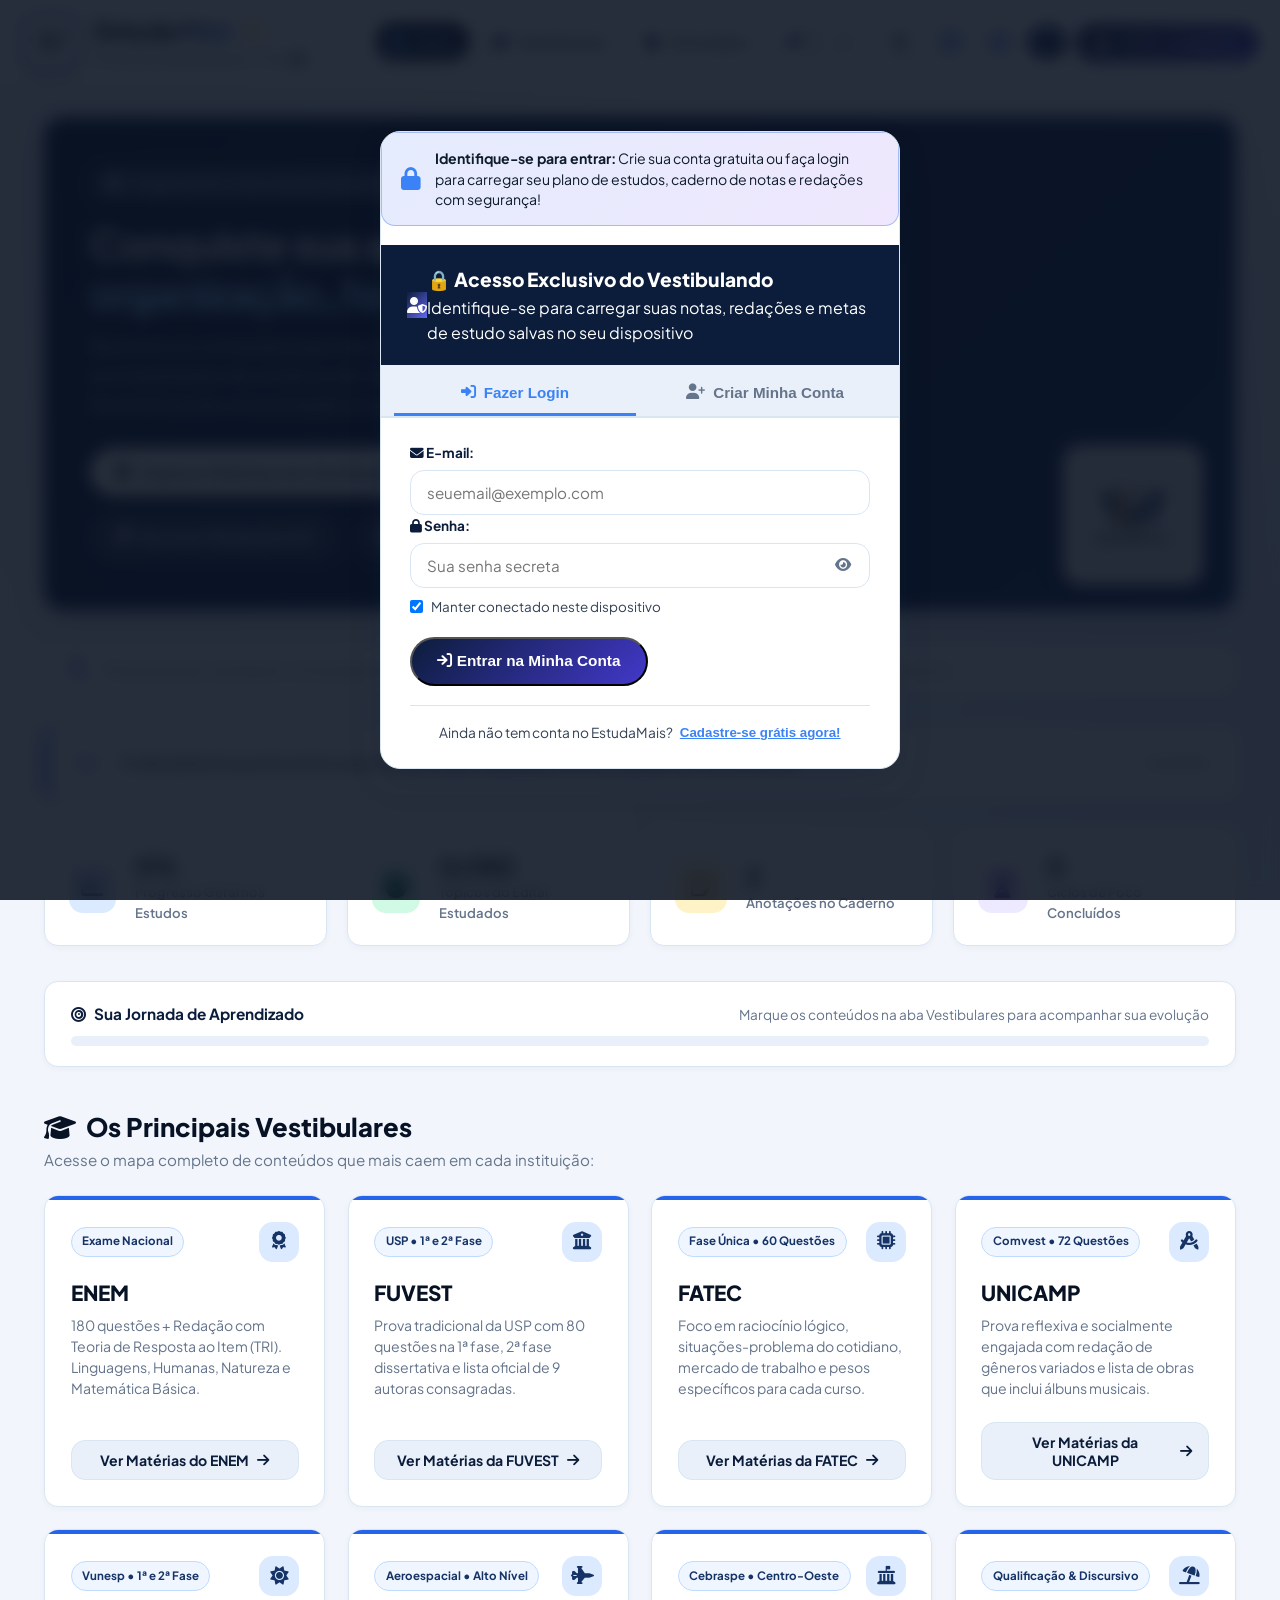
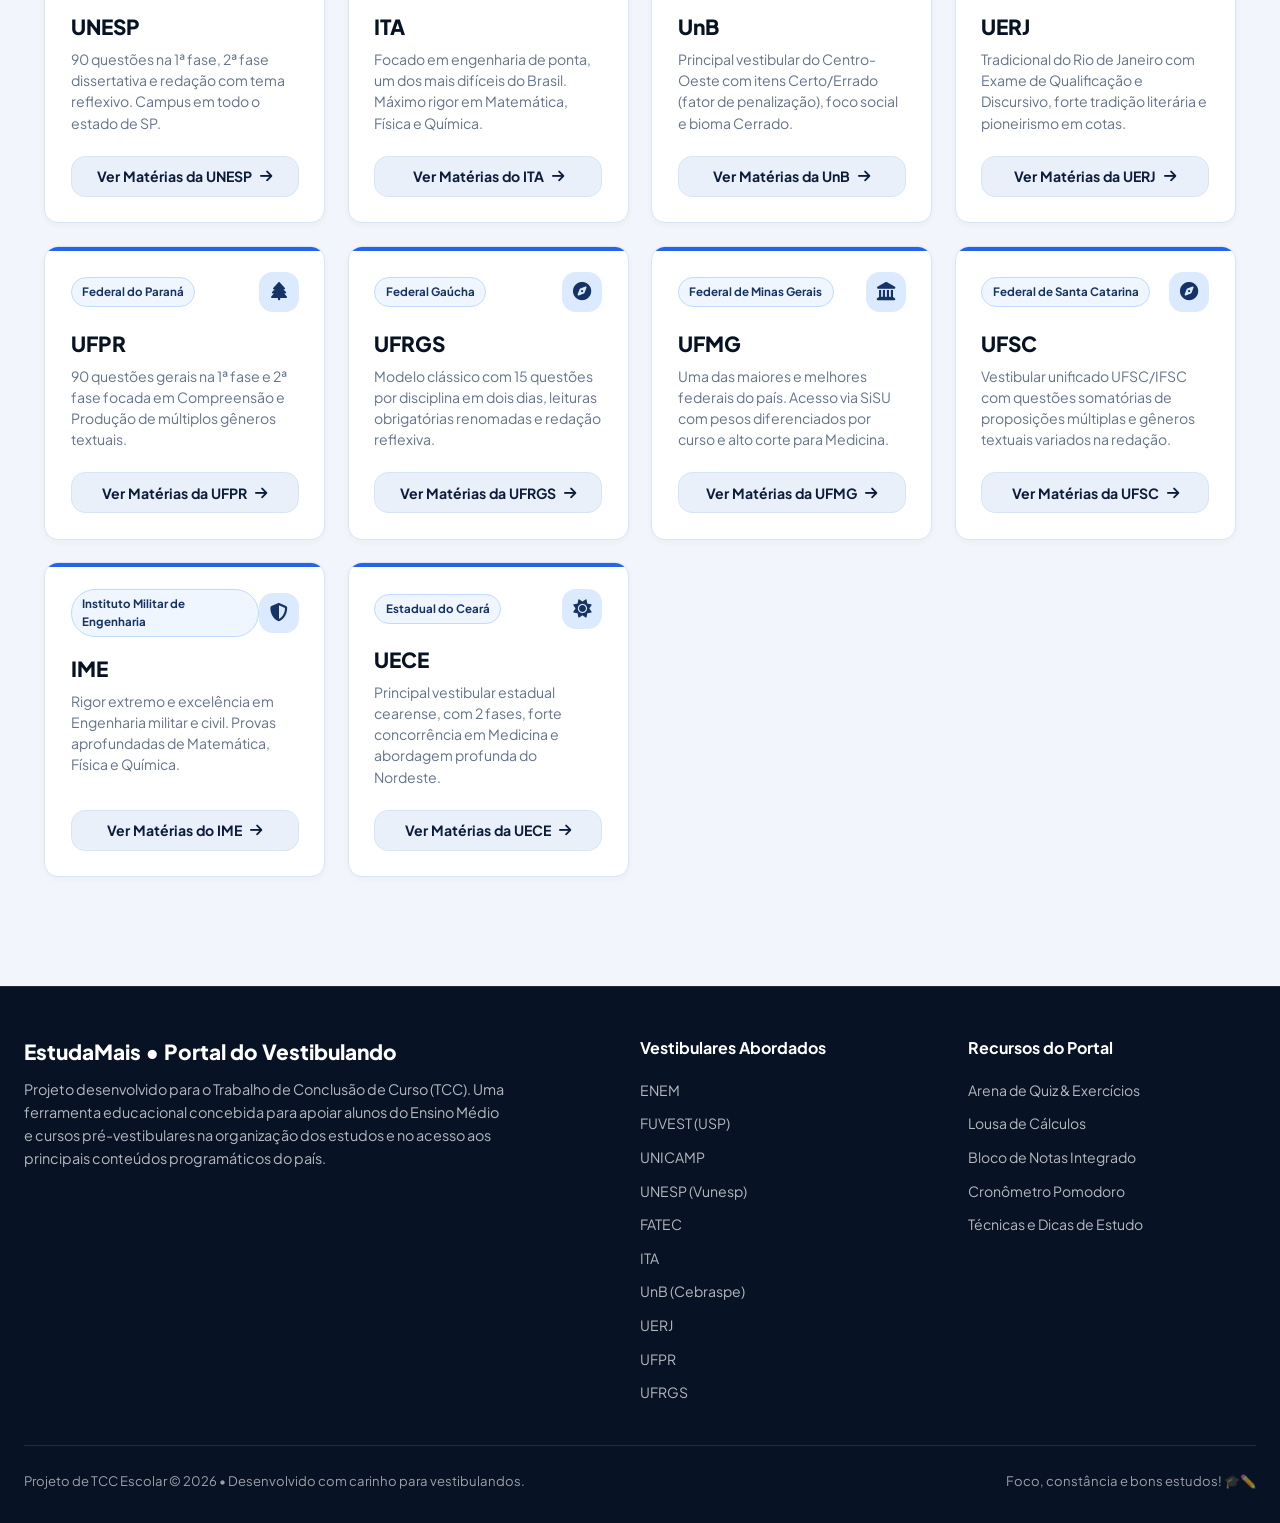
==== commit 19568126: "Add files via upload" ====
--- a/index.html
+++ b/index.html
@@ -692,12 +692,86 @@
   margin-top: 2px !important;
 }
 
-/* Navegação */
+/* Navegação e Carrossel Dinâmico de Abas com Rolagem Fluida */
+.nav-carousel-wrapper {
+  flex: 1;
+  min-width: 0;
+  display: flex;
+  align-items: center;
+  position: relative;
+  gap: 0.35rem;
+  padding: 0 4px;
+}
+
+.nav-scroll-container {
+  flex: 1;
+  min-width: 0;
+  overflow-x: auto;
+  scroll-behavior: smooth;
+  scrollbar-width: none;
+  -webkit-overflow-scrolling: touch;
+  cursor: grab;
+  user-select: none;
+  position: relative;
+  mask-image: linear-gradient(to right, transparent, black 16px, black calc(100% - 16px), transparent);
+  -webkit-mask-image: linear-gradient(to right, transparent, black 16px, black calc(100% - 16px), transparent);
+}
+
+.nav-scroll-container::-webkit-scrollbar {
+  display: none;
+}
+
+.nav-scroll-container.grabbing {
+  cursor: grabbing;
+}
+
 .nav-menu {
-  display: flex;
-  align-items: center;
-  gap: 0.4rem;
+  display: inline-flex;
+  align-items: center;
+  gap: 0.45rem;
   list-style: none;
+  white-space: nowrap;
+  padding: 0.35rem 0.5rem;
+  margin: 0;
+}
+
+.nav-scroll-btn {
+  width: 30px;
+  height: 30px;
+  border-radius: 50%;
+  background: var(--bg-card);
+  border: 1.5px solid var(--border-light);
+  color: var(--text-main);
+  box-shadow: 0 2px 8px rgba(0, 0, 0, 0.12);
+  display: flex;
+  align-items: center;
+  justify-content: center;
+  font-size: 0.76rem;
+  cursor: pointer;
+  z-index: 5;
+  flex-shrink: 0;
+  transition: all 0.25s cubic-bezier(0.34, 1.56, 0.64, 1);
+  opacity: 0;
+  pointer-events: none;
+  transform: scale(0.7);
+}
+
+.nav-scroll-btn.visible {
+  opacity: 1;
+  pointer-events: auto;
+  transform: scale(1);
+}
+
+.nav-scroll-btn:hover {
+  background: var(--primary-accent);
+  color: #ffffff;
+  border-color: var(--primary-accent);
+  transform: scale(1.18);
+  box-shadow: 0 4px 14px rgba(37, 99, 235, 0.35);
+}
+
+.nav-scroll-btn:active {
+  transform: scale(0.95);
 }
 
 .nav-btn {
@@ -714,7 +788,10 @@
   display: inline-flex;
   align-items: center;
   gap: 0.5rem;
-  transition: all var(--transition-fast);
+  white-space: nowrap;
+  transition: all 0.25s cubic-bezier(0.34, 1.56, 0.64, 1);
+  position: relative;
+  overflow: hidden;
 }
 
 .nav-clean-2lines {
@@ -726,28 +803,47 @@
 
 .nav-btn:hover {
   background-color: var(--bg-subtle);
-  color: var(--navy-900);
+  color: var(--primary-accent);
+  transform: translateY(-2px);
 }
 
 .nav-btn.active {
   background: var(--navy-900);
   color: #fff;
-  box-shadow: 0 4px 12px rgba(12, 29, 59, 0.2);
+  box-shadow: 0 4px 14px rgba(12, 29, 59, 0.25);
+  transform: translateY(-1px);
+  animation: navPulseGlow 3s infinite ease-in-out;
+}
+
+@keyframes navPulseGlow {
+  0%, 100% {
+    box-shadow: 0 4px 14px rgba(12, 29, 59, 0.25);
+  }
+  50% {
+    box-shadow: 0 4px 20px rgba(37, 99, 235, 0.45);
+  }
 }
 
 .nav-btn i {
   font-size: 0.95rem;
-  transition: transform var(--transition-fast);
+  transition: transform 0.25s cubic-bezier(0.34, 1.56, 0.64, 1);
 }
 
 .nav-btn:hover i {
-  transform: scale(1.15);
+  transform: scale(1.22) rotate(-6deg);
+}
+
+.nav-btn.active i {
+  color: #60a5fa;
+  transform: scale(1.1);
 }
 
 .header-actions {
   display: flex;
   align-items: center;
-  gap: 0.75rem;
+  gap: 0.65rem;
+  flex-shrink: 0;
+  z-index: 10;
 }
 
 .btn-header-scratchpad {
@@ -1502,7 +1598,7 @@
 
 /* Card Header do Vestibular Ativo */
 .vest-header-card {
-  background: #ffffff;
+  background: var(--bg-paper);
   border: 1px solid var(--border-light);
   border-radius: var(--radius-lg);
   padding: 2.2rem;
@@ -1641,7 +1737,7 @@
 
 /* Seções Especiais (Obras Obrigatórias & Redação) */
 .vest-secao-especial {
-  background: #ffffff;
+  background: var(--bg-paper);
   border: 1px solid var(--border-light);
   border-radius: var(--radius-lg);
   padding: 2rem;
@@ -2558,31 +2654,224 @@
 }
 
 .pomodoro-modes-nav {
-  display: inline-flex;
+  display: flex;
+  flex-wrap: wrap;
+  justify-content: center;
   background: var(--bg-subtle);
   padding: 0.35rem;
-  border-radius: var(--radius-full);
-  gap: 0.3rem;
-  margin-bottom: 2rem;
+  border-radius: var(--radius-lg);
+  gap: 0.35rem;
+  margin-bottom: 1.8rem;
+  max-width: 100%;
 }
 
 .pomodoro-mode-btn {
   background: transparent;
-  border: none;
-  padding: 0.55rem 1.2rem;
+  border: 1px solid transparent;
+  padding: 0.5rem 1rem;
   border-radius: var(--radius-full);
   font-family: inherit;
-  font-size: 0.88rem;
+  font-size: 0.85rem;
   font-weight: 700;
   color: var(--navy-800);
   cursor: pointer;
+  white-space: nowrap;
   transition: all var(--transition-fast);
+}
+
+.pomodoro-mode-btn:hover {
+  background: rgba(0, 0, 0, 0.05);
+  color: var(--navy-950);
 }
 
 .pomodoro-mode-btn.active {
   background: var(--navy-900);
   color: #fff;
+  border-color: var(--navy-900);
   box-shadow: var(--shadow-sm);
+}
+
+.pomodoro-mode-btn.btn-mode-custom {
+  color: var(--primary-accent);
+  border-color: rgba(59, 130, 246, 0.35);
+  display: inline-flex;
+  align-items: center;
+  gap: 0.4rem;
+}
+
+.pomodoro-mode-btn.btn-mode-custom:hover {
+  background: rgba(59, 130, 246, 0.1);
+}
+
+/* Painel de Ajuste Personalizado (Horas, Minutos e Segundos) */
+.pomodoro-custom-time-panel {
+  width: 100%;
+  max-width: 440px;
+  background: var(--bg-paper);
+  border: 1.5px solid var(--border-light);
+  border-radius: var(--radius-md);
+  padding: 1.25rem 1.4rem;
+  margin-bottom: 2rem;
+  box-shadow: var(--shadow-sm);
+  animation: fadeIn 0.25s ease;
+}
+
+.custom-time-header {
+  display: flex;
+  justify-content: space-between;
+  align-items: center;
+  margin-bottom: 1rem;
+  font-size: 0.92rem;
+  font-weight: 700;
+  color: var(--navy-900);
+}
+
+.btn-fechar-custom-timer {
+  background: none;
+  border: none;
+  color: var(--text-muted);
+  font-size: 1.1rem;
+  cursor: pointer;
+  padding: 0.2rem;
+  transition: color var(--transition-fast);
+}
+
+.btn-fechar-custom-timer:hover {
+  color: var(--text-main);
+}
+
+.custom-time-inputs-grid {
+  display: flex;
+  align-items: center;
+  justify-content: center;
+  gap: 0.6rem;
+  margin-bottom: 1.2rem;
+}
+
+.custom-time-field {
+  display: flex;
+  flex-direction: column;
+  align-items: center;
+  gap: 0.4rem;
+}
+
+.custom-time-field label {
+  font-size: 0.75rem;
+  font-weight: 700;
+  text-transform: uppercase;
+  letter-spacing: 0.5px;
+  color: var(--text-muted);
+}
+
+.custom-stepper-wrapper {
+  display: flex;
+  align-items: center;
+  background: var(--bg-subtle);
+  border: 1.5px solid var(--border-light);
+  border-radius: var(--radius-md);
+  overflow: hidden;
+}
+
+.btn-stepper {
+  background: transparent;
+  border: none;
+  width: 32px;
+  height: 42px;
+  font-size: 1.15rem;
+  font-weight: 700;
+  color: var(--navy-700);
+  cursor: pointer;
+  display: flex;
+  align-items: center;
+  justify-content: center;
+  transition: all var(--transition-fast);
+  user-select: none;
+}
+
+.btn-stepper:hover {
+  background: rgba(0, 0, 0, 0.08);
+  color: var(--navy-950);
+}
+
+.input-stepper {
+  width: 50px;
+  height: 42px;
+  border: none;
+  background: transparent;
+  text-align: center;
+  font-family: inherit;
+  font-size: 1.25rem;
+  font-weight: 800;
+  color: var(--navy-950);
+  outline: none;
+  -moz-appearance: textfield;
+}
+
+.input-stepper::-webkit-inner-spin-button,
+.input-stepper::-webkit-outer-spin-button {
+  -webkit-appearance: none;
+  margin: 0;
+}
+
+.custom-time-divider {
+  font-size: 1.6rem;
+  font-weight: 800;
+  color: var(--navy-300);
+  margin-top: 1.2rem;
+}
+
+.custom-time-actions {
+  display: flex;
+  flex-direction: column;
+  gap: 0.75rem;
+}
+
+.custom-time-shortcuts {
+  display: flex;
+  justify-content: center;
+  gap: 0.4rem;
+  flex-wrap: wrap;
+}
+
+.btn-shortcut-timer {
+  background: var(--bg-subtle);
+  border: 1px solid var(--border-light);
+  color: var(--navy-800);
+  padding: 0.35rem 0.75rem;
+  border-radius: var(--radius-full);
+  font-family: inherit;
+  font-size: 0.78rem;
+  font-weight: 700;
+  cursor: pointer;
+  transition: all var(--transition-fast);
+}
+
+.btn-shortcut-timer:hover {
+  background: var(--navy-100);
+  border-color: var(--navy-400);
+}
+
+.btn-aplicar-custom-timer {
+  background: linear-gradient(135deg, var(--navy-800), var(--navy-950));
+  color: #fff;
+  border: none;
+  padding: 0.75rem 1.2rem;
+  border-radius: var(--radius-md);
+  font-family: inherit;
+  font-size: 0.92rem;
+  font-weight: 700;
+  cursor: pointer;
+  display: flex;
+  align-items: center;
+  justify-content: center;
+  gap: 0.5rem;
+  box-shadow: var(--shadow-sm);
+  transition: all var(--transition-fast);
+}
+
+.btn-aplicar-custom-timer:hover {
+  filter: brightness(1.15);
+  box-shadow: var(--shadow-md);
 }
 
 .pomodoro-timer-circle {
@@ -3062,7 +3351,10 @@
     display: flex;
   }
 
-  /* No smartphone, esconde o menu duplicado no topo para uma UI super clean */
+  /* No smartphone, esconde o carrossel no topo pois a barra inferior assume */
+  .nav-carousel-wrapper {
+    display: none !important;
+  }
   .site-header .nav-menu {
     display: none;
   }
@@ -3247,7 +3539,7 @@
 }
 
 .quiz-filtro-btn {
-  background: #ffffff;
+  background: var(--bg-paper);
   border: 1.5px solid var(--border-light);
   padding: 0.65rem 1.2rem;
   border-radius: var(--radius-full);
@@ -3285,7 +3577,7 @@
 }
 
 .quiz-status-item {
-  background: #ffffff;
+  background: var(--bg-paper);
   border: 1px solid var(--border-light);
   border-radius: var(--radius-md);
   padding: 1rem 1.25rem;
@@ -3320,7 +3612,7 @@
 
 /* Card Principal da Questão */
 .quiz-questao-card {
-  background: #ffffff;
+  background: var(--bg-paper);
   border: 1px solid var(--border-light);
   border-radius: var(--radius-lg);
   padding: 2.2rem;
@@ -3440,7 +3732,7 @@
 .alt-letra-badge {
   width: 32px;
   height: 32px;
-  background: #ffffff;
+  background: var(--bg-paper);
   border: 1.5px solid var(--navy-300);
   color: var(--navy-900);
   border-radius: 50%;
@@ -4479,6 +4771,7 @@
 [data-theme="dark"] .quiz-box,
 [data-theme="dark"] .quiz-option-btn,
 [data-theme="dark"] .search-bar-box,
+[data-theme="dark"] .search-box-inner,
 [data-theme="dark"] .resultados-busca-dropdown,
 [data-theme="dark"] .modal-content,
 [data-theme="dark"] .modal-palette-box,
@@ -4487,10 +4780,635 @@
 [data-theme="dark"] .stat-card,
 [data-theme="dark"] .card-frase-dia,
 [data-theme="dark"] .vest-progress-card,
-[data-theme="dark"] .vest-meta-card {
+[data-theme="dark"] .vest-meta-card,
+[data-theme="dark"] .vest-header-card,
+[data-theme="dark"] .vest-secao-especial,
+[data-theme="dark"] .progresso-geral-banner,
+[data-theme="dark"] .vest-card-preview,
+[data-theme="dark"] .dica-card,
+[data-theme="dark"] .nota-card,
+[data-theme="dark"] .notas-vazia,
+[data-theme="dark"] .pomodoro-card-cozy,
+[data-theme="dark"] .tarefas-card-cozy,
+[data-theme="dark"] .modal-card,
+[data-theme="dark"] .lousa-scratchpad,
+[data-theme="dark"] .modal-perfil-card {
   background: var(--bg-surface) !important;
   border-color: var(--border-light) !important;
   color: var(--text-main) !important;
+}
+
+/* --- Detalhes do Card do Vestibular (ENEM, FATEC, FUVEST...) --- */
+[data-theme="dark"] .vest-title {
+  color: #ffffff !important;
+  -webkit-text-fill-color: #ffffff !important;
+}
+
+[data-theme="dark"] .vest-resumo {
+  color: #cbd5e1 !important;
+}
+
+[data-theme="dark"] .vest-badge-tag {
+  background: rgba(59, 130, 246, 0.18) !important;
+  color: #93c5fd !important;
+  border: 1px solid rgba(59, 130, 246, 0.35) !important;
+}
+
+[data-theme="dark"] .vest-detalhe-item .detalhe-label {
+  color: #cbd5e1 !important;
+}
+
+[data-theme="dark"] .vest-detalhe-item .detalhe-val {
+  color: #f1f5f9 !important;
+}
+
+[data-theme="dark"] .vest-detalhe-item.dica-ouro {
+  background: rgba(234, 179, 8, 0.12) !important;
+  border-left: 3px solid #eab308 !important;
+}
+
+[data-theme="dark"] .vest-detalhe-item.dica-ouro .detalhe-label {
+  color: #fde047 !important;
+}
+
+[data-theme="dark"] .vest-detalhe-item.dica-ouro .detalhe-val {
+  color: #fef08a !important;
+}
+
+[data-theme="dark"] .vest-progresso-box {
+  background: linear-gradient(135deg, #091322 0%, #15243b 100%) !important;
+  border: 1px solid var(--border-light) !important;
+}
+
+[data-theme="dark"] .progresso-radial-text .perc-num {
+  color: #38bdf8 !important;
+}
+
+[data-theme="dark"] .progresso-radial-text .perc-label {
+  color: #94a3b8 !important;
+}
+
+[data-theme="dark"] .progresso-contagem {
+  color: #cbd5e1 !important;
+}
+
+/* Seções Especiais do Vestibular (Redação & Obras) */
+[data-theme="dark"] .secao-icon-badge {
+  background: rgba(59, 130, 246, 0.2) !important;
+  color: #93c5fd !important;
+}
+
+[data-theme="dark"] .secao-titulo {
+  color: #ffffff !important;
+}
+
+[data-theme="dark"] .secao-sub {
+  color: #94a3b8 !important;
+}
+
+[data-theme="dark"] .competencia-card {
+  background: var(--bg-paper) !important;
+  border-color: var(--border-light) !important;
+}
+
+[data-theme="dark"] .comp-badge {
+  background: var(--primary-accent) !important;
+  color: #ffffff !important;
+}
+
+[data-theme="dark"] .comp-nome {
+  color: #f8fafc !important;
+}
+
+[data-theme="dark"] .comp-desc {
+  color: #cbd5e1 !important;
+}
+
+[data-theme="dark"] .fatec-redacao-box {
+  background: var(--bg-paper) !important;
+  border: 1px solid var(--border-light) !important;
+  color: #f8fafc !important;
+}
+
+[data-theme="dark"] .fatec-redacao-box p {
+  color: #cbd5e1 !important;
+}
+
+[data-theme="dark"] .fatec-redacao-box strong {
+  color: #60a5fa !important;
+}
+
+[data-theme="dark"] .obra-card {
+  background: var(--bg-paper) !important;
+  border-color: var(--border-light) !important;
+}
+
+[data-theme="dark"] .obra-autor {
+  color: #60a5fa !important;
+}
+
+[data-theme="dark"] .obra-titulo {
+  color: #f8fafc !important;
+}
+
+[data-theme="dark"] .obra-genero {
+  color: #94a3b8 !important;
+}
+
+[data-theme="dark"] .obra-card.obra-lida {
+  background: rgba(16, 185, 129, 0.12) !important;
+  border-color: rgba(16, 185, 129, 0.4) !important;
+}
+
+[data-theme="dark"] .areas-header-bar h3 {
+  color: #f8fafc !important;
+}
+
+[data-theme="dark"] .dica-checklist {
+  color: #94a3b8 !important;
+}
+
+/* Frase do Dia e Estatísticas na Home */
+[data-theme="dark"] .frase-texto {
+  color: #f8fafc !important;
+}
+
+[data-theme="dark"] .frase-autor {
+  color: #94a3b8 !important;
+}
+
+[data-theme="dark"] .progresso-titulo {
+  color: #f8fafc !important;
+}
+
+[data-theme="dark"] .search-box-inner input {
+  color: #f8fafc !important;
+}
+
+/* Dicas e Guias */
+[data-theme="dark"] .dica-titulo {
+  color: #f8fafc !important;
+}
+
+[data-theme="dark"] .dica-resumo {
+  color: #cbd5e1 !important;
+}
+
+[data-theme="dark"] .dica-categoria-badge {
+  background: var(--bg-subtle) !important;
+  color: #93c5fd !important;
+}
+
+[data-theme="dark"] .dica-icon {
+  background: var(--bg-subtle) !important;
+  color: #60a5fa !important;
+}
+
+[data-theme="dark"] .dica-passos li {
+  background: var(--bg-paper) !important;
+  color: #cbd5e1 !important;
+  border-left-color: var(--primary-accent) !important;
+}
+
+/* Bloco de Notas */
+[data-theme="dark"] .search-notas-box {
+  background: var(--bg-paper) !important;
+  border-color: var(--border-light) !important;
+}
+
+[data-theme="dark"] .search-notas-box input {
+  background: transparent !important;
+  color: #f8fafc !important;
+}
+
+[data-theme="dark"] .nota-card.nota-cor-azul,
+[data-theme="dark"] .nota-card.nota-cor-marinho,
+[data-theme="dark"] .nota-card.nota-cor-amarelo,
+[data-theme="dark"] .nota-card.nota-cor-verde {
+  background: var(--bg-surface) !important;
+}
+
+[data-theme="dark"] .nota-card.nota-cor-azul { border-top-color: #3b82f6 !important; }
+[data-theme="dark"] .nota-card.nota-cor-marinho { border-top-color: #60a5fa !important; }
+[data-theme="dark"] .nota-card.nota-cor-amarelo { border-top-color: #eab308 !important; }
+[data-theme="dark"] .nota-card.nota-cor-verde { border-top-color: #10b981 !important; }
+
+[data-theme="dark"] .nota-tag {
+  background: rgba(255, 255, 255, 0.08) !important;
+  color: #93c5fd !important;
+}
+
+[data-theme="dark"] .nota-titulo {
+  color: #f8fafc !important;
+}
+
+[data-theme="dark"] .nota-corpo {
+  color: #cbd5e1 !important;
+}
+
+[data-theme="dark"] .nota-data {
+  color: #94a3b8 !important;
+}
+
+/* Pomodoro & Espaço de Foco */
+[data-theme="dark"] .pomodoro-card-cozy,
+[data-theme="dark"] .tarefas-card-cozy {
+  background: var(--bg-surface) !important;
+  border-color: var(--border-light) !important;
+  color: var(--text-main) !important;
+}
+
+[data-theme="dark"] .pomodoro-modes-nav {
+  background: var(--bg-subtle) !important;
+  border: 1px solid var(--border-light);
+}
+
+[data-theme="dark"] .pomodoro-mode-btn {
+  color: #cbd5e1 !important;
+}
+
+[data-theme="dark"] .pomodoro-mode-btn.active {
+  background: var(--primary-accent) !important;
+  color: #ffffff !important;
+  box-shadow: 0 2px 10px rgba(0, 0, 0, 0.4) !important;
+}
+
+[data-theme="dark"] .pomodoro-mode-btn.btn-mode-custom {
+  color: #93c5fd !important;
+  border-color: rgba(59, 130, 246, 0.35) !important;
+}
+
+[data-theme="dark"] .pomodoro-mode-btn.btn-mode-custom:hover {
+  background: rgba(59, 130, 246, 0.2) !important;
+  color: #ffffff !important;
+}
+
+/* Painel Customizado no Modo Escuro */
+[data-theme="dark"] .pomodoro-custom-time-panel {
+  background: var(--bg-paper) !important;
+  border-color: var(--border-light) !important;
+}
+
+[data-theme="dark"] .custom-time-header {
+  color: #ffffff !important;
+}
+
+[data-theme="dark"] .custom-stepper-wrapper {
+  background: var(--bg-subtle) !important;
+  border-color: var(--border-light) !important;
+}
+
+[data-theme="dark"] .btn-stepper {
+  color: #93c5fd !important;
+}
+
+[data-theme="dark"] .btn-stepper:hover {
+  background: rgba(255, 255, 255, 0.08) !important;
+  color: #ffffff !important;
+}
+
+[data-theme="dark"] .input-stepper {
+  color: #ffffff !important;
+}
+
+[data-theme="dark"] .custom-time-divider {
+  color: var(--text-muted) !important;
+}
+
+[data-theme="dark"] .btn-shortcut-timer {
+  background: var(--bg-subtle) !important;
+  border-color: var(--border-light) !important;
+  color: #93c5fd !important;
+}
+
+[data-theme="dark"] .btn-shortcut-timer:hover {
+  background: var(--bg-hover) !important;
+  color: #ffffff !important;
+  border-color: var(--primary-accent) !important;
+}
+
+[data-theme="dark"] .btn-aplicar-custom-timer {
+  background: linear-gradient(135deg, var(--primary-base), var(--primary-dark)) !important;
+  color: #ffffff !important;
+}
+
+/* Círculo do Cronômetro Pomodoro */
+[data-theme="dark"] .pomodoro-timer-circle {
+  background: radial-gradient(circle, #16243a 0%, #0d1624 85%) !important;
+  border-color: #233654 !important;
+  border-top-color: var(--primary-accent, #38bdf8) !important;
+  box-shadow: 0 0 35px rgba(0, 0, 0, 0.6), inset 0 2px 12px rgba(0, 0, 0, 0.4) !important;
+}
+
+[data-theme="dark"] .pomodoro-timer-circle span,
+[data-theme="dark"] #pomodoro-timer-display {
+  color: #ffffff !important;
+  text-shadow: 0 0 20px rgba(255, 255, 255, 0.25);
+}
+
+[data-theme="dark"] .pomodoro-timer-circle small {
+  color: var(--primary-accent-light, #38bdf8) !important;
+  letter-spacing: 1.5px;
+  text-shadow: 0 0 10px rgba(56, 189, 248, 0.3);
+}
+
+/* Botões do Pomodoro */
+[data-theme="dark"] .btn-pomodoro-start {
+  background: linear-gradient(135deg, var(--primary-base), var(--primary-dark)) !important;
+  color: #ffffff !important;
+  box-shadow: 0 4px 18px rgba(0, 0, 0, 0.5) !important;
+}
+
+[data-theme="dark"] .btn-pomodoro-start:hover {
+  filter: brightness(1.15);
+  box-shadow: 0 6px 22px rgba(0, 0, 0, 0.6) !important;
+}
+
+[data-theme="dark"] .btn-pomodoro-reset {
+  background: var(--bg-subtle) !important;
+  border-color: var(--border-light) !important;
+  color: #93c5fd !important;
+}
+
+[data-theme="dark"] .btn-pomodoro-reset:hover {
+  background: var(--bg-hover) !important;
+  border-color: var(--primary-accent) !important;
+  color: #ffffff !important;
+}
+
+/* Gerador de Som Ambiente de Chuva */
+[data-theme="dark"] .ambient-sound-box {
+  border-top-color: var(--border-light) !important;
+}
+
+[data-theme="dark"] .btn-som-chuva {
+  background: rgba(59, 130, 246, 0.14) !important;
+  border: 1.5px solid rgba(59, 130, 246, 0.35) !important;
+  color: #93c5fd !important;
+  box-shadow: 0 2px 8px rgba(0, 0, 0, 0.25);
+}
+
+[data-theme="dark"] .btn-som-chuva:hover {
+  background: rgba(59, 130, 246, 0.24) !important;
+  border-color: #60a5fa !important;
+  color: #ffffff !important;
+  transform: translateY(-2px);
+}
+
+[data-theme="dark"] .btn-som-chuva.som-ativo {
+  background: #0284c7 !important;
+  color: #ffffff !important;
+  border-color: #38bdf8 !important;
+  box-shadow: 0 0 18px rgba(2, 132, 199, 0.6) !important;
+}
+
+/* Checklist de Tarefas / Metas Diárias */
+[data-theme="dark"] .tarefas-header h3 {
+  color: #f8fafc !important;
+}
+
+[data-theme="dark"] .tarefas-header p {
+  color: #94a3b8 !important;
+}
+
+[data-theme="dark"] .tarefas-input-box input {
+  background: var(--bg-paper) !important;
+  border-color: var(--border-light) !important;
+  color: #f8fafc !important;
+}
+
+[data-theme="dark"] .tarefas-input-box input:focus {
+  border-color: var(--primary-accent) !important;
+}
+
+[data-theme="dark"] .btn-add-tarefa {
+  background: var(--primary-base) !important;
+  color: #ffffff !important;
+}
+
+[data-theme="dark"] .btn-add-tarefa:hover {
+  filter: brightness(1.15);
+}
+
+[data-theme="dark"] .tarefa-item {
+  background: var(--bg-paper) !important;
+  border-color: var(--border-light) !important;
+}
+
+[data-theme="dark"] .tarefa-item:hover {
+  background: var(--bg-subtle) !important;
+}
+
+[data-theme="dark"] .tarefa-texto {
+  color: #f8fafc !important;
+}
+
+[data-theme="dark"] .tarefa-item.concluida .tarefa-texto {
+  color: #64748b !important;
+}
+
+/* Quiz */
+[data-theme="dark"] .quiz-questao-card,
+[data-theme="dark"] .quiz-status-item,
+[data-theme="dark"] .quiz-filtro-btn,
+[data-theme="dark"] .quiz-final-card {
+  background: var(--bg-surface) !important;
+  border-color: var(--border-light) !important;
+  color: var(--text-main) !important;
+}
+
+[data-theme="dark"] .quiz-card-topo {
+  border-bottom-color: var(--border-light) !important;
+}
+
+[data-theme="dark"] .quiz-enunciado {
+  color: #ffffff !important;
+}
+
+[data-theme="dark"] .btn-rascunho-inline {
+  background: rgba(59, 130, 246, 0.15) !important;
+  border-color: rgba(59, 130, 246, 0.4) !important;
+  color: #93c5fd !important;
+}
+
+[data-theme="dark"] .btn-rascunho-inline:hover {
+  background: rgba(59, 130, 246, 0.25) !important;
+  border-color: #60a5fa !important;
+  color: #ffffff !important;
+}
+
+[data-theme="dark"] .badge-vest-q {
+  background: var(--primary-base) !important;
+  color: #ffffff !important;
+}
+
+[data-theme="dark"] .badge-disc-q {
+  background: rgba(14, 165, 233, 0.18) !important;
+  color: #38bdf8 !important;
+  border: 1px solid rgba(14, 165, 233, 0.3) !important;
+}
+
+[data-theme="dark"] .badge-dif-facil {
+  background: rgba(34, 197, 94, 0.18) !important;
+  color: #4ade80 !important;
+  border: 1px solid rgba(34, 197, 94, 0.3) !important;
+}
+
+[data-theme="dark"] .badge-dif-media {
+  background: rgba(245, 158, 11, 0.18) !important;
+  color: #fbbf24 !important;
+  border: 1px solid rgba(245, 158, 11, 0.3) !important;
+}
+
+[data-theme="dark"] .badge-dif-dificil {
+  background: rgba(239, 68, 68, 0.18) !important;
+  color: #f87171 !important;
+  border: 1px solid rgba(239, 68, 68, 0.3) !important;
+}
+
+[data-theme="dark"] .quiz-alternativa-btn {
+  background: var(--bg-paper) !important;
+  border-color: var(--border-light) !important;
+  color: #e2e8f0 !important;
+}
+
+[data-theme="dark"] .quiz-alternativa-btn:hover:not(:disabled) {
+  background: var(--bg-hover) !important;
+  border-color: var(--primary-accent) !important;
+  color: #ffffff !important;
+}
+
+[data-theme="dark"] .alt-letra-badge {
+  background: var(--bg-subtle) !important;
+  border-color: var(--border-light) !important;
+  color: #93c5fd !important;
+}
+
+[data-theme="dark"] .quiz-alternativa-btn:hover:not(:disabled) .alt-letra-badge {
+  border-color: var(--primary-accent) !important;
+  color: #ffffff !important;
+}
+
+[data-theme="dark"] .quiz-filtro-btn {
+  color: var(--text-secondary) !important;
+}
+
+[data-theme="dark"] .quiz-filtro-btn:hover {
+  background: var(--bg-subtle) !important;
+  color: #ffffff !important;
+}
+
+[data-theme="dark"] .quiz-filtro-btn.active {
+  background: var(--primary-base) !important;
+  color: #ffffff !important;
+  border-color: var(--primary-base) !important;
+}
+
+[data-theme="dark"] .status-val {
+  color: #ffffff !important;
+}
+
+[data-theme="dark"] .status-label {
+  color: #94a3b8 !important;
+}
+
+[data-theme="dark"] .quiz-feedback-box.feedback-correto {
+  background: rgba(16, 185, 129, 0.12) !important;
+  border-color: rgba(16, 185, 129, 0.4) !important;
+}
+
+[data-theme="dark"] .quiz-feedback-box.feedback-correto .feedback-status-line {
+  color: #4ade80 !important;
+}
+
+[data-theme="dark"] .quiz-feedback-box.feedback-errado {
+  background: rgba(239, 68, 68, 0.12) !important;
+  border-color: rgba(239, 68, 68, 0.4) !important;
+}
+
+[data-theme="dark"] .quiz-feedback-box.feedback-errado .feedback-status-line {
+  color: #f87171 !important;
+}
+
+[data-theme="dark"] .feedback-explicacao {
+  color: #cbd5e1 !important;
+}
+
+[data-theme="dark"] .feedback-explicacao strong {
+  color: #ffffff !important;
+}
+
+[data-theme="dark"] .quiz-final-titulo {
+  color: #ffffff !important;
+}
+
+[data-theme="dark"] .quiz-final-sub {
+  color: #94a3b8 !important;
+}
+
+[data-theme="dark"] .quiz-score-big {
+  background: var(--bg-subtle) !important;
+  border: 1px solid var(--border-light) !important;
+}
+
+[data-theme="dark"] .quiz-score-big strong {
+  color: #f59e0b !important;
+}
+
+[data-theme="dark"] .quiz-score-big span {
+  color: #cbd5e1 !important;
+}
+
+/* Perfil do Estudante */
+[data-theme="dark"] .modal-perfil-card,
+[data-theme="dark"] .perfil-secao-dados,
+[data-theme="dark"] .perfil-acoes-footer {
+  background: var(--bg-surface) !important;
+  border-color: var(--border-light) !important;
+}
+
+[data-theme="dark"] .perfil-card-topo {
+  background: var(--bg-paper) !important;
+  border-bottom-color: var(--border-light) !important;
+}
+
+[data-theme="dark"] .perfil-identificacao h3 {
+  color: #f8fafc !important;
+}
+
+[data-theme="dark"] .perfil-email-tag {
+  color: #94a3b8 !important;
+}
+
+[data-theme="dark"] .perfil-stat-card {
+  background: var(--bg-subtle) !important;
+  border-color: var(--border-light) !important;
+}
+
+[data-theme="dark"] .perfil-stat-card .stat-num {
+  color: #f8fafc !important;
+}
+
+[data-theme="dark"] .perfil-stat-card .stat-label {
+  color: #94a3b8 !important;
+}
+
+[data-theme="dark"] .conquista-card {
+  background: var(--bg-paper) !important;
+  border-color: var(--border-light) !important;
+}
+
+[data-theme="dark"] .conquista-card.desbloqueada {
+  background: rgba(16, 185, 129, 0.12) !important;
+  border-color: rgba(16, 185, 129, 0.35) !important;
+}
+
+[data-theme="dark"] .conquista-card h4 {
+  color: #f8fafc !important;
+}
+
+[data-theme="dark"] .conquista-card p {
+  color: #94a3b8 !important;
 }
 
 /* --- Textos e rótulos gerais --- */
@@ -5230,6 +6148,9 @@
   font-family: inherit;
   font-size: 1.02rem;
   line-height: 32px;
+  word-break: break-word;
+  overflow-wrap: break-word;
+  white-space: pre-wrap;
   color: var(--text-main);
   background: transparent;
   background-image: repeating-linear-gradient(
@@ -6715,6 +7636,1821 @@
 
 
 
+
+
+
+/* ========================================================
+   ESTILOS: SISTEMA DE AUTENTICAÇÃO, BANCO DE DADOS & FOLHA OFICIAL
+   ======================================================== */
+
+/* Área de Usuário no Cabeçalho */
+.header-user-area {
+  display: flex;
+  align-items: center;
+}
+
+.btn-header-auth {
+  display: inline-flex;
+  align-items: center;
+  gap: 0.55rem;
+  padding: 0.6rem 1.1rem;
+  background: linear-gradient(135deg, var(--primary-base) 0%, #4338ca 100%);
+  color: #ffffff;
+  border: none;
+  border-radius: var(--radius-full);
+  font-size: 0.88rem;
+  font-weight: 700;
+  cursor: pointer;
+  box-shadow: 0 4px 12px rgba(30, 58, 138, 0.25);
+  transition: all var(--transition-fast);
+}
+
+.btn-header-auth:hover {
+  transform: translateY(-2px);
+  box-shadow: 0 6px 18px rgba(30, 58, 138, 0.35);
+  filter: brightness(1.1);
+}
+
+.user-profile-header-btn {
+  display: inline-flex;
+  align-items: center;
+  gap: 0.65rem;
+  padding: 0.4rem 0.85rem 0.4rem 0.45rem;
+  background: var(--bg-card);
+  border: 1.5px solid var(--border-light);
+  border-radius: var(--radius-full);
+  cursor: pointer;
+  box-shadow: var(--shadow-sm);
+  transition: all var(--transition-fast);
+}
+
+.user-profile-header-btn:hover {
+  border-color: var(--primary-accent);
+  transform: translateY(-2px);
+  box-shadow: var(--shadow-md);
+}
+
+.user-avatar-badge {
+  width: 36px;
+  height: 36px;
+  border-radius: 50%;
+  background: linear-gradient(135deg, var(--primary-base), var(--primary-accent));
+  color: #ffffff;
+  display: flex;
+  align-items: center;
+  justify-content: center;
+  font-size: 1.05rem;
+  flex-shrink: 0;
+  box-shadow: 0 2px 6px rgba(0,0,0,0.15);
+}
+
+.user-info-pill {
+  display: flex;
+  flex-direction: column;
+  line-height: 1.15;
+  text-align: left;
+}
+
+.user-name-text {
+  font-size: 0.86rem;
+  font-weight: 700;
+  color: var(--text-main);
+  max-width: 105px;
+  overflow: hidden;
+  text-overflow: ellipsis;
+  white-space: nowrap;
+}
+
+.user-target-tag {
+  font-size: 0.68rem;
+  font-weight: 800;
+  color: var(--primary-accent);
+  text-transform: uppercase;
+  letter-spacing: 0.4px;
+}
+
+.user-arrow-icon {
+  font-size: 0.68rem;
+  color: var(--text-muted);
+  margin-left: 2px;
+}
+
+/* Modais de Autenticação */
+.modal-auth-card {
+  max-width: 520px !important;
+  border-radius: var(--radius-lg);
+  overflow: hidden;
+}
+
+.auth-icon-box {
+  background: linear-gradient(135deg, var(--primary-base), #6366f1) !important;
+  color: #ffffff !important;
+}
+
+.auth-tabs-nav {
+  display: flex;
+  border-bottom: 2px solid var(--border-light);
+  background: var(--bg-subtle);
+  padding: 0.4rem 0.8rem 0;
+  gap: 0.5rem;
+}
+
+.auth-tab-btn {
+  flex: 1;
+  padding: 0.75rem 1rem;
+  background: transparent;
+  border: none;
+  border-bottom: 3px solid transparent;
+  font-size: 0.95rem;
+  font-weight: 700;
+  color: var(--text-muted);
+  cursor: pointer;
+  display: flex;
+  align-items: center;
+  justify-content: center;
+  gap: 0.5rem;
+  transition: all var(--transition-fast);
+}
+
+.auth-tab-btn:hover {
+  color: var(--primary-accent);
+}
+
+.auth-tab-btn.active {
+  color: var(--primary-accent);
+  border-bottom-color: var(--primary-accent);
+  background: var(--bg-card);
+  border-radius: var(--radius-sm) var(--radius-sm) 0 0;
+}
+
+.auth-form {
+  display: none;
+  padding: 1.5rem 1.8rem;
+}
+
+.auth-form.active {
+  display: block;
+  animation: animPop 0.25s ease-out;
+}
+
+.form-row-duplo {
+  display: grid;
+  grid-template-columns: 1fr 1fr;
+  gap: 1rem;
+}
+
+@media (max-width: 580px) {
+  .form-row-duplo {
+    grid-template-columns: 1fr;
+  }
+}
+
+.input-password-wrapper {
+  position: relative;
+  display: flex;
+  align-items: center;
+}
+
+.input-password-wrapper .form-input {
+  width: 100%;
+  padding-right: 2.8rem;
+}
+
+.btn-toggle-pwd {
+  position: absolute;
+  right: 0.8rem;
+  background: none;
+  border: none;
+  color: var(--text-muted);
+  cursor: pointer;
+  font-size: 0.9rem;
+  padding: 0.4rem;
+}
+
+.auth-form-extras {
+  display: flex;
+  justify-content: space-between;
+  align-items: center;
+  margin: 0.5rem 0 1.2rem;
+  font-size: 0.84rem;
+}
+
+.remember-label {
+  display: flex;
+  align-items: center;
+  gap: 0.5rem;
+  color: var(--text-secondary);
+  cursor: pointer;
+}
+
+.avatar-options-grid {
+  display: grid;
+  grid-template-columns: repeat(4, 1fr);
+  gap: 0.6rem;
+  margin-top: 0.35rem;
+}
+
+.avatar-option {
+  height: 48px;
+  display: flex;
+  align-items: center;
+  justify-content: center;
+  background: var(--bg-subtle);
+  border: 2px solid var(--border-light);
+  border-radius: var(--radius-md);
+  font-size: 1.25rem;
+  color: var(--text-secondary);
+  cursor: pointer;
+  transition: all var(--transition-fast);
+}
+
+.avatar-option:hover {
+  transform: scale(1.08);
+  border-color: var(--primary-accent);
+  color: var(--primary-accent);
+}
+
+.avatar-option.selected {
+  background: linear-gradient(135deg, var(--primary-base), var(--primary-accent));
+  color: #ffffff;
+  border-color: transparent;
+  box-shadow: 0 4px 10px rgba(0,0,0,0.2);
+  transform: scale(1.05);
+}
+
+.btn-auth-submit {
+  background: linear-gradient(135deg, var(--primary-base) 0%, #4338ca 100%) !important;
+  color: #ffffff !important;
+  padding: 0.85rem 1.6rem;
+  font-size: 0.96rem;
+  font-weight: 800;
+  border-radius: var(--radius-full);
+}
+
+.auth-switch-prompt {
+  text-align: center;
+  margin-top: 1.2rem;
+  padding-top: 1rem;
+  border-top: 1px solid var(--border-light);
+  font-size: 0.86rem;
+  color: var(--text-secondary);
+  display: flex;
+  align-items: center;
+  justify-content: center;
+  gap: 0.4rem;
+}
+
+.link-btn-switch {
+  background: none;
+  border: none;
+  color: var(--primary-accent);
+  font-weight: 700;
+  cursor: pointer;
+  text-decoration: underline;
+}
+
+/* Modal de Perfil */
+.modal-perfil-card {
+  max-width: 580px !important;
+  padding: 0 !important;
+  overflow: hidden;
+}
+
+.perfil-card-topo {
+  display: flex;
+  align-items: center;
+  gap: 1.4rem;
+  padding: 1.8rem;
+  background: linear-gradient(135deg, var(--bg-card) 0%, var(--bg-subtle) 100%);
+  border-bottom: 1.5px solid var(--border-light);
+  position: relative;
+}
+
+.perfil-avatar-circulo {
+  width: 72px;
+  height: 72px;
+  border-radius: 50%;
+  background: linear-gradient(135deg, var(--primary-base), var(--primary-accent));
+  color: #ffffff;
+  display: flex;
+  align-items: center;
+  justify-content: center;
+  font-size: 2.2rem;
+  flex-shrink: 0;
+  box-shadow: 0 6px 16px rgba(0,0,0,0.18);
+  border: 3px solid #ffffff;
+}
+
+.perfil-identificacao {
+  flex: 1;
+}
+
+.perfil-identificacao h3 {
+  font-size: 1.35rem;
+  font-weight: 800;
+  color: var(--text-main);
+  margin-bottom: 0.2rem;
+}
+
+.perfil-email-tag {
+  font-size: 0.84rem;
+  color: var(--text-muted);
+  margin-bottom: 0.6rem;
+}
+
+.perfil-tags-row {
+  display: flex;
+  flex-wrap: wrap;
+  gap: 0.5rem;
+  margin-bottom: 0.4rem;
+}
+
+.perfil-badge-vest,
+.perfil-badge-curso {
+  font-size: 0.78rem;
+  padding: 0.25rem 0.65rem;
+  border-radius: var(--radius-full);
+  font-weight: 700;
+}
+
+.perfil-badge-vest {
+  background: rgba(30, 58, 138, 0.12);
+  color: var(--primary-accent);
+}
+
+.perfil-badge-curso {
+  background: rgba(16, 185, 129, 0.12);
+  color: #059669;
+}
+
+.perfil-membro-desde {
+  font-size: 0.74rem;
+  color: var(--text-muted);
+}
+
+.perfil-metricas-grid {
+  display: grid;
+  grid-template-columns: repeat(3, 1fr);
+  gap: 0.8rem;
+  padding: 1.4rem 1.8rem;
+  background: var(--bg-card);
+}
+
+.perfil-stat-card {
+  display: flex;
+  flex-direction: column;
+  align-items: center;
+  text-align: center;
+  padding: 1rem;
+  background: var(--bg-subtle);
+  border: 1px solid var(--border-light);
+  border-radius: var(--radius-md);
+}
+
+.perfil-stat-card i {
+  font-size: 1.4rem;
+  margin-bottom: 0.4rem;
+}
+
+.perfil-stat-card .stat-num {
+  font-size: 1.35rem;
+  font-weight: 800;
+  color: var(--text-main);
+}
+
+.perfil-stat-card .stat-label {
+  font-size: 0.74rem;
+  color: var(--text-muted);
+  font-weight: 600;
+}
+
+.perfil-secao-dados {
+  padding: 1.2rem 1.8rem;
+  border-top: 1px solid var(--border-light);
+  background: var(--bg-subtle);
+}
+
+.secao-dados-header {
+  display: flex;
+  justify-content: space-between;
+  align-items: center;
+  margin-bottom: 0.4rem;
+}
+
+.secao-dados-header h4 {
+  font-size: 0.96rem;
+  font-weight: 800;
+  color: var(--text-main);
+}
+
+.db-tech-badge {
+  font-size: 0.72rem;
+  font-weight: 700;
+  background: #dbeafe;
+  color: #1e40af;
+  padding: 0.2rem 0.55rem;
+  border-radius: var(--radius-full);
+}
+
+.secao-dados-desc {
+  font-size: 0.82rem;
+  color: var(--text-secondary);
+  line-height: 1.4;
+  margin-bottom: 0.9rem;
+}
+
+.perfil-botoes-backup {
+  display: flex;
+  gap: 0.8rem;
+}
+
+.btn-backup-export,
+.btn-backup-import {
+  flex: 1;
+  display: inline-flex;
+  align-items: center;
+  justify-content: center;
+  gap: 0.5rem;
+  padding: 0.7rem 1rem;
+  font-size: 0.86rem;
+  font-weight: 700;
+  border-radius: var(--radius-md);
+  cursor: pointer;
+  transition: all var(--transition-fast);
+}
+
+.btn-backup-export {
+  background: var(--bg-card);
+  border: 1.5px solid var(--primary-accent);
+  color: var(--primary-accent);
+}
+
+.btn-backup-export:hover {
+  background: var(--primary-accent);
+  color: #ffffff;
+}
+
+.btn-backup-import {
+  background: var(--bg-card);
+  border: 1.5px solid var(--border-light);
+  color: var(--text-main);
+}
+
+.btn-backup-import:hover {
+  border-color: var(--text-main);
+}
+
+.perfil-acoes-footer {
+  display: flex;
+  justify-content: space-between;
+  align-items: center;
+  padding: 1.2rem 1.8rem;
+  border-top: 1px solid var(--border-light);
+  background: var(--bg-card);
+}
+
+.btn-perfil-logout {
+  display: inline-flex;
+  align-items: center;
+  gap: 0.4rem;
+  background: none;
+  border: 1.5px solid #ef4444;
+  color: #ef4444;
+  padding: 0.6rem 1.1rem;
+  border-radius: var(--radius-full);
+  font-size: 0.86rem;
+  font-weight: 700;
+  cursor: pointer;
+  transition: all var(--transition-fast);
+}
+
+.btn-perfil-logout:hover {
+  background: #ef4444;
+  color: #ffffff;
+}
+
+.btn-perfil-fechar {
+  background: var(--primary-base);
+  color: #ffffff;
+  border: none;
+  padding: 0.65rem 1.4rem;
+  border-radius: var(--radius-full);
+  font-size: 0.9rem;
+  font-weight: 700;
+  cursor: pointer;
+}
+
+/* ========================================================
+   FOLHA DE REDAÇÃO OFICIAL - CABEÇALHO & FORMATO DE PROVA
+   ======================================================== */
+.folha-oficial-cabecalho {
+  background: var(--bg-subtle);
+  border-bottom: 1.5px solid var(--border-light);
+  padding: 1.2rem 1.6rem;
+  display: flex;
+  flex-direction: column;
+  gap: 0.8rem;
+}
+
+.folha-oficial-topo-grid {
+  display: flex;
+  justify-content: space-between;
+  align-items: center;
+  flex-wrap: wrap;
+  gap: 1rem;
+}
+
+.folha-oficial-brasao {
+  display: flex;
+  align-items: center;
+  gap: 0.8rem;
+}
+
+.folha-oficial-brasao i {
+  font-size: 1.8rem;
+  color: var(--primary-accent);
+}
+
+.brasao-textos {
+  display: flex;
+  flex-direction: column;
+}
+
+.brasao-org {
+  font-size: 0.72rem;
+  font-weight: 800;
+  text-transform: uppercase;
+  color: var(--text-muted);
+  letter-spacing: 0.5px;
+}
+
+.brasao-doc {
+  font-size: 1.05rem;
+  font-weight: 800;
+  color: var(--text-main);
+  letter-spacing: 0.2px;
+}
+
+.folha-oficial-meta-box {
+  display: flex;
+  gap: 1rem;
+}
+
+.meta-item-box {
+  background: var(--bg-card);
+  border: 1px solid var(--border-light);
+  padding: 0.35rem 0.75rem;
+  border-radius: var(--radius-sm);
+  display: flex;
+  flex-direction: column;
+  font-size: 0.76rem;
+}
+
+.meta-k {
+  font-weight: 800;
+  color: var(--text-muted);
+  font-size: 0.68rem;
+}
+
+.meta-v {
+  font-weight: 700;
+  color: var(--primary-accent);
+}
+
+.folha-oficial-linha-titulo {
+  display: flex;
+  align-items: center;
+  gap: 0.8rem;
+  background: var(--bg-card);
+  padding: 0.5rem 0.9rem;
+  border: 1px solid var(--border-light);
+  border-radius: var(--radius-sm);
+}
+
+.folha-oficial-linha-titulo label {
+  font-weight: 800;
+  font-size: 0.82rem;
+  color: var(--text-secondary);
+  display: flex;
+  align-items: center;
+  gap: 0.4rem;
+  flex-shrink: 0;
+}
+
+.folha-titulo-input {
+  flex: 1;
+  border: none;
+  outline: none;
+  background: transparent;
+  font-size: 0.94rem;
+  font-weight: 600;
+  color: var(--text-main);
+  font-family: inherit;
+}
+
+.folha-oficial-aviso-faixa {
+  display: flex;
+  align-items: center;
+  gap: 0.5rem;
+  font-size: 0.78rem;
+  color: var(--text-secondary);
+  background: rgba(30, 58, 138, 0.06);
+  padding: 0.45rem 0.8rem;
+  border-radius: var(--radius-sm);
+  border-left: 3px solid var(--primary-accent);
+}
+
+/* Margem Vertical Oficial (Linha Vermelha de Concurso) */
+.redacao-folha-wrapper {
+  position: relative;
+}
+
+.redacao-margem-guia {
+  position: absolute;
+  top: 0;
+  bottom: 0;
+  left: 20px;
+  width: 1.5px;
+  background-color: rgba(239, 68, 68, 0.4);
+  pointer-events: none;
+  z-index: 2;
+}
+
+/* Alertas de Anulação no Resultado da IA */
+.resultado-correcao-card.anulada-box {
+  border-color: #ef4444 !important;
+  background: linear-gradient(135deg, rgba(239, 68, 68, 0.05) 0%, var(--bg-card) 100%) !important;
+}
+
+.alerta-anulacao {
+  color: #dc2626 !important;
+  font-weight: 700 !important;
+  border-left: 4px solid #dc2626 !important;
+  padding-left: 0.8rem !important;
+}
+
+.criterio-item-card.criterio-zerado {
+  border-color: rgba(239, 68, 68, 0.3) !important;
+  background: rgba(239, 68, 68, 0.03) !important;
+}
+
+.criterio-nota-tag.zerado {
+  background: #fee2e2 !important;
+  color: #dc2626 !important;
+}
+
+.criterio-barra-fill.zerado {
+  background: #dc2626 !important;
+  width: 0% !important;
+}
+
+/* ========================================================
+   MODO ESCURO PARA AUTENTICAÇÃO E PERFIL
+   ======================================================== */
+[data-theme="dark"] .user-profile-header-btn {
+  background: var(--bg-card) !important;
+  border-color: var(--border-light) !important;
+}
+
+[data-theme="dark"] .user-name-text {
+  color: #f1f5f9 !important;
+}
+
+[data-theme="dark"] .modal-auth-card,
+[data-theme="dark"] .modal-perfil-card {
+  background: var(--bg-card) !important;
+  border-color: var(--border-light) !important;
+}
+
+[data-theme="dark"] .auth-tabs-nav {
+  background: #0f172a !important;
+  border-bottom-color: var(--border-light) !important;
+}
+
+[data-theme="dark"] .auth-tab-btn.active {
+  background: var(--bg-card) !important;
+  color: var(--primary-accent) !important;
+}
+
+[data-theme="dark"] .avatar-option {
+  background: #1e293b !important;
+  border-color: var(--border-light) !important;
+  color: #cbd5e1 !important;
+}
+
+[data-theme="dark"] .perfil-card-topo {
+  background: #0f172a !important;
+  border-bottom-color: var(--border-light) !important;
+}
+
+[data-theme="dark"] .perfil-identificacao h3 {
+  color: #ffffff !important;
+}
+
+[data-theme="dark"] .perfil-avatar-circulo {
+  border-color: #1e293b !important;
+}
+
+[data-theme="dark"] .perfil-metricas-grid {
+  background: var(--bg-card) !important;
+}
+
+[data-theme="dark"] .perfil-stat-card {
+  background: #0f172a !important;
+  border-color: var(--border-light) !important;
+}
+
+[data-theme="dark"] .perfil-stat-card .stat-num {
+  color: #ffffff !important;
+}
+
+[data-theme="dark"] .perfil-secao-dados {
+  background: #0b1120 !important;
+  border-top-color: var(--border-light) !important;
+}
+
+[data-theme="dark"] .secao-dados-header h4 {
+  color: #ffffff !important;
+}
+
+[data-theme="dark"] .db-tech-badge {
+  background: rgba(59, 130, 246, 0.2) !important;
+  color: #93c5fd !important;
+}
+
+[data-theme="dark"] .btn-backup-export,
+[data-theme="dark"] .btn-backup-import {
+  background: #1e293b !important;
+}
+
+[data-theme="dark"] .btn-backup-import {
+  color: #ffffff !important;
+  border-color: var(--border-light) !important;
+}
+
+[data-theme="dark"] .perfil-acoes-footer {
+  background: var(--bg-card) !important;
+  border-top-color: var(--border-light) !important;
+}
+
+[data-theme="dark"] .folha-oficial-cabecalho {
+  background: #0f172a !important;
+  border-bottom-color: var(--border-light) !important;
+}
+
+[data-theme="dark"] .brasao-doc {
+  color: #ffffff !important;
+}
+
+[data-theme="dark"] .meta-item-box {
+  background: #1e293b !important;
+  border-color: var(--border-light) !important;
+}
+
+[data-theme="dark"] .folha-oficial-linha-titulo {
+  background: #1e293b !important;
+  border-color: var(--border-light) !important;
+}
+
+[data-theme="dark"] .folha-titulo-input {
+  color: #ffffff !important;
+}
+
+[data-theme="dark"] .folha-oficial-aviso-faixa {
+  background: rgba(59, 130, 246, 0.1) !important;
+  color: #cbd5e1 !important;
+}
+
+/* Modo escuro para o carrossel de navegação */
+[data-theme="dark"] .nav-scroll-btn {
+  background: #1e293b !important;
+  border-color: var(--border-light) !important;
+  color: #f1f5f9 !important;
+}
+
+[data-theme="dark"] .nav-scroll-btn:hover {
+  background: var(--primary-accent) !important;
+  color: #ffffff !important;
+  border-color: var(--primary-accent) !important;
+}
+
+[data-theme="dark"] .nav-btn {
+  color: #cbd5e1 !important;
+}
+
+[data-theme="dark"] .nav-btn:hover {
+  background: rgba(255, 255, 255, 0.08) !important;
+  color: #ffffff !important;
+}
+
+[data-theme="dark"] .nav-btn.active {
+  background: var(--primary-accent) !important;
+  color: #ffffff !important;
+  box-shadow: 0 4px 16px rgba(59, 130, 246, 0.45) !important;
+}
+
+[data-theme="dark"] .nav-btn.active i {
+  color: #ffffff !important;
+}
+
+@media (max-width: 1300px) {
+  .btn-header-scratchpad span,
+  .btn-header-cta span,
+  .btn-header-palette span {
+    display: none;
+  }
+  .btn-header-scratchpad,
+  .btn-header-cta,
+  .btn-header-palette {
+    padding: 0.55rem;
+    min-width: 38px;
+    justify-content: center;
+  }
+}
+
+/* ========================================================
+   MODO GATE DE AUTENTICAÇÃO (ACESSO OBRIGATÓRIO)
+   ======================================================== */
+.auth-gate-banner {
+  background: linear-gradient(135deg, rgba(37, 99, 235, 0.12), rgba(124, 58, 237, 0.12));
+  border: 1.5px solid rgba(37, 99, 235, 0.35);
+  border-radius: var(--radius-md);
+  padding: 0.95rem 1.2rem;
+  margin-bottom: 1.2rem;
+  display: flex;
+  align-items: center;
+  gap: 0.85rem;
+  font-size: 0.88rem;
+  color: var(--text-main);
+  line-height: 1.45;
+}
+
+.auth-gate-banner i {
+  font-size: 1.4rem;
+  color: var(--primary-accent);
+  flex-shrink: 0;
+}
+
+body.auth-gate-active #modal-auth {
+  pointer-events: auto;
+  backdrop-filter: blur(8px);
+  -webkit-backdrop-filter: blur(8px);
+  background: rgba(10, 18, 32, 0.88);
+}
+
+body.auth-gate-active #modal-auth #modal-auth-btn-close,
+body.auth-gate-active #modal-auth .btn-modal-cancel {
+  display: none !important;
+}
+
+/* ========================================================
+   ABA: MEU PERFIL & CARREIRA DO VESTIBULANDO (#tab-perfil)
+   ======================================================== */
+#tab-perfil {
+  animation: fadeIn 0.35s ease;
+}
+
+.perfil-hero-card {
+  background: var(--bg-card);
+  border: 1.5px solid var(--border-light);
+  border-radius: var(--radius-xl);
+  padding: 2rem 2.4rem;
+  margin-bottom: 2rem;
+  display: flex;
+  flex-wrap: wrap;
+  align-items: center;
+  justify-content: space-between;
+  gap: 1.8rem;
+  box-shadow: var(--shadow-md);
+  position: relative;
+  overflow: hidden;
+}
+
+.perfil-hero-card::before {
+  content: '';
+  position: absolute;
+  top: 0;
+  left: 0;
+  right: 0;
+  height: 6px;
+  background: linear-gradient(90deg, var(--primary-base), #7c3aed, var(--primary-accent));
+}
+
+.perfil-hero-main {
+  display: flex;
+  align-items: center;
+  gap: 1.6rem;
+  flex: 1;
+  min-width: 320px;
+}
+
+.perfil-avatar-wrapper {
+  position: relative;
+  flex-shrink: 0;
+}
+
+.perfil-avatar-circle {
+  width: 90px;
+  height: 90px;
+  border-radius: 50%;
+  background: linear-gradient(135deg, var(--primary-base), #7c3aed);
+  display: flex;
+  align-items: center;
+  justify-content: center;
+  color: #ffffff;
+  font-size: 2.4rem;
+  box-shadow: 0 8px 24px rgba(37, 99, 235, 0.35);
+  border: 3px solid #ffffff;
+}
+
+.btn-avatar-trocar {
+  position: absolute;
+  bottom: 0;
+  right: 0;
+  width: 32px;
+  height: 32px;
+  border-radius: 50%;
+  background: var(--bg-card);
+  border: 1.5px solid var(--border-light);
+  color: var(--text-main);
+  display: flex;
+  align-items: center;
+  justify-content: center;
+  font-size: 0.85rem;
+  cursor: pointer;
+  box-shadow: var(--shadow-sm);
+  transition: all 0.2s ease;
+}
+
+.btn-avatar-trocar:hover {
+  background: var(--primary-accent);
+  color: #ffffff;
+  border-color: var(--primary-accent);
+  transform: scale(1.1);
+}
+
+.perfil-hero-info {
+  display: flex;
+  flex-direction: column;
+  gap: 0.45rem;
+}
+
+.perfil-nome-badge-row {
+  display: flex;
+  flex-wrap: wrap;
+  align-items: center;
+  gap: 0.8rem;
+}
+
+.perfil-aba-nome {
+  font-size: 1.7rem;
+  font-weight: 800;
+  color: var(--text-main);
+  letter-spacing: -0.5px;
+  margin: 0;
+}
+
+.perfil-nivel-pill {
+  display: inline-flex;
+  align-items: center;
+  gap: 0.4rem;
+  background: linear-gradient(135deg, #f59e0b, #d97706);
+  color: #ffffff;
+  font-size: 0.82rem;
+  font-weight: 800;
+  padding: 0.3rem 0.8rem;
+  border-radius: var(--radius-full);
+  box-shadow: 0 2px 10px rgba(245, 158, 11, 0.3);
+}
+
+.perfil-aba-email {
+  font-size: 0.92rem;
+  color: var(--text-secondary);
+  display: flex;
+  align-items: center;
+  gap: 0.5rem;
+  margin: 0;
+}
+
+.perfil-tags-carreira {
+  display: flex;
+  flex-wrap: wrap;
+  align-items: center;
+  gap: 0.6rem;
+  margin-top: 0.4rem;
+}
+
+.perfil-tag-item {
+  display: inline-flex;
+  align-items: center;
+  gap: 0.4rem;
+  font-size: 0.82rem;
+  padding: 0.3rem 0.75rem;
+  border-radius: var(--radius-full);
+  background: var(--bg-subtle);
+  border: 1px solid var(--border-light);
+  color: var(--text-main);
+}
+
+.perfil-tag-item.vest {
+  background: rgba(37, 99, 235, 0.08);
+  border-color: rgba(37, 99, 235, 0.25);
+  color: var(--primary-accent);
+}
+
+.perfil-tag-item.tempo {
+  background: rgba(239, 68, 68, 0.08);
+  border-color: rgba(239, 68, 68, 0.25);
+  color: #ef4444;
+}
+
+.perfil-hero-actions {
+  display: flex;
+  align-items: center;
+  gap: 0.8rem;
+}
+
+.btn-perfil-editar {
+  display: inline-flex;
+  align-items: center;
+  gap: 0.5rem;
+  background: var(--bg-subtle);
+  border: 1.5px solid var(--border-light);
+  color: var(--text-main);
+  padding: 0.75rem 1.4rem;
+  border-radius: var(--radius-full);
+  font-size: 0.95rem;
+  font-weight: 700;
+  cursor: pointer;
+  transition: all 0.2s ease;
+}
+
+.btn-perfil-editar:hover {
+  background: var(--primary-accent);
+  color: #ffffff;
+  border-color: var(--primary-accent);
+  transform: translateY(-2px);
+  box-shadow: var(--shadow-sm);
+}
+
+.btn-perfil-logout {
+  display: inline-flex;
+  align-items: center;
+  gap: 0.5rem;
+  background: rgba(239, 68, 68, 0.1);
+  border: 1.5px solid rgba(239, 68, 68, 0.25);
+  color: #ef4444;
+  padding: 0.75rem 1.4rem;
+  border-radius: var(--radius-full);
+  font-size: 0.95rem;
+  font-weight: 700;
+  cursor: pointer;
+  transition: all 0.2s ease;
+}
+
+.btn-perfil-logout:hover {
+  background: #ef4444;
+  color: #ffffff;
+  border-color: #ef4444;
+  transform: translateY(-2px);
+  box-shadow: 0 4px 14px rgba(239, 68, 68, 0.3);
+}
+
+/* Card de XP & Nível */
+.carreira-xp-card {
+  background: var(--bg-card);
+  border: 1.5px solid var(--border-light);
+  border-radius: var(--radius-lg);
+  padding: 1.8rem 2.2rem;
+  margin-bottom: 2rem;
+  box-shadow: var(--shadow-sm);
+}
+
+.carreira-xp-header {
+  display: flex;
+  align-items: center;
+  justify-content: space-between;
+  flex-wrap: wrap;
+  gap: 1rem;
+  margin-bottom: 1.2rem;
+}
+
+.carreira-xp-title-box {
+  display: flex;
+  align-items: center;
+  gap: 1rem;
+}
+
+.carreira-xp-icon {
+  width: 46px;
+  height: 46px;
+  border-radius: var(--radius-md);
+  background: linear-gradient(135deg, #f59e0b, #ef4444);
+  color: #ffffff;
+  display: flex;
+  align-items: center;
+  justify-content: center;
+  font-size: 1.4rem;
+  box-shadow: 0 4px 14px rgba(245, 158, 11, 0.35);
+}
+
+.carreira-xp-title-box h3 {
+  font-size: 1.18rem;
+  font-weight: 800;
+  color: var(--text-main);
+  margin: 0;
+}
+
+.carreira-xp-title-box p {
+  font-size: 0.88rem;
+  color: var(--text-secondary);
+  margin: 0;
+}
+
+.carreira-xp-numeros {
+  display: flex;
+  align-items: baseline;
+  gap: 0.3rem;
+}
+
+.carreira-xp-val {
+  font-size: 1.8rem;
+  font-weight: 800;
+  color: var(--primary-accent);
+}
+
+.carreira-xp-meta {
+  font-size: 1rem;
+  font-weight: 700;
+  color: var(--text-muted);
+}
+
+.carreira-xp-bar-outer {
+  width: 100%;
+  height: 14px;
+  background: var(--bg-subtle);
+  border-radius: var(--radius-full);
+  overflow: hidden;
+  border: 1px solid var(--border-light);
+  margin-bottom: 1.2rem;
+}
+
+.carreira-xp-bar-inner {
+  height: 100%;
+  background: linear-gradient(90deg, #3b82f6, #8b5cf6, #ec4899);
+  border-radius: var(--radius-full);
+  transition: width 0.6s cubic-bezier(0.34, 1.56, 0.64, 1);
+  box-shadow: 0 0 10px rgba(59, 130, 246, 0.5);
+}
+
+.carreira-niveis-indicador {
+  display: flex;
+  justify-content: space-between;
+  gap: 0.5rem;
+  flex-wrap: wrap;
+}
+
+.nivel-step {
+  display: inline-flex;
+  align-items: center;
+  gap: 0.4rem;
+  font-size: 0.82rem;
+  font-weight: 700;
+  color: var(--text-muted);
+  padding: 0.3rem 0.6rem;
+  border-radius: var(--radius-sm);
+  background: var(--bg-subtle);
+  transition: all 0.2s ease;
+}
+
+.nivel-step.active {
+  color: #ffffff;
+  background: linear-gradient(135deg, var(--primary-base), #7c3aed);
+  box-shadow: 0 2px 8px rgba(37, 99, 235, 0.3);
+}
+
+/* Grid de Estatísticas do Perfil */
+.perfil-stats-dashboard {
+  display: grid;
+  grid-template-columns: repeat(auto-fit, minmax(180px, 1fr));
+  gap: 1.2rem;
+  margin-bottom: 2rem;
+}
+
+.perfil-stat-box {
+  background: var(--bg-card);
+  border: 1.5px solid var(--border-light);
+  border-radius: var(--radius-lg);
+  padding: 1.4rem;
+  display: flex;
+  align-items: center;
+  gap: 1rem;
+  box-shadow: var(--shadow-sm);
+  transition: transform 0.2s ease, box-shadow 0.2s ease;
+}
+
+.perfil-stat-box:hover {
+  transform: translateY(-3px);
+  box-shadow: var(--shadow-md);
+}
+
+.stat-box-icon {
+  width: 48px;
+  height: 48px;
+  border-radius: var(--radius-md);
+  display: flex;
+  align-items: center;
+  justify-content: center;
+  font-size: 1.4rem;
+  flex-shrink: 0;
+}
+
+.perfil-stat-box.azul .stat-box-icon { background: rgba(59, 130, 246, 0.12); color: #3b82f6; }
+.perfil-stat-box.roxo .stat-box-icon { background: rgba(139, 92, 246, 0.12); color: #8b5cf6; }
+.perfil-stat-box.verde .stat-box-icon { background: rgba(16, 185, 129, 0.12); color: #10b981; }
+.perfil-stat-box.laranja .stat-box-icon { background: rgba(249, 115, 22, 0.12); color: #f97316; }
+.perfil-stat-box.ciano .stat-box-icon { background: rgba(6, 182, 212, 0.12); color: #06b6d4; }
+.perfil-stat-box.amarelo .stat-box-icon { background: rgba(234, 179, 8, 0.12); color: #eab308; }
+
+.stat-box-data {
+  display: flex;
+  flex-direction: column;
+}
+
+.stat-box-num {
+  font-size: 1.55rem;
+  font-weight: 800;
+  color: var(--text-main);
+  line-height: 1.1;
+}
+
+.stat-box-label {
+  font-size: 0.78rem;
+  font-weight: 600;
+  color: var(--text-muted);
+  margin-top: 0.25rem;
+}
+
+/* Mural de Conquistas */
+.perfil-conquistas-secao {
+  background: var(--bg-card);
+  border: 1.5px solid var(--border-light);
+  border-radius: var(--radius-lg);
+  padding: 1.8rem 2.2rem;
+  margin-bottom: 2rem;
+  box-shadow: var(--shadow-sm);
+}
+
+.secao-conquistas-header {
+  margin-bottom: 1.4rem;
+}
+
+.secao-conquistas-header h3 {
+  font-size: 1.25rem;
+  font-weight: 800;
+  color: var(--text-main);
+  margin: 0 0 0.3rem 0;
+  display: flex;
+  align-items: center;
+  gap: 0.6rem;
+}
+
+.secao-conquistas-header p {
+  font-size: 0.88rem;
+  color: var(--text-secondary);
+  margin: 0;
+}
+
+.conquistas-grid {
+  display: grid;
+  grid-template-columns: repeat(auto-fit, minmax(260px, 1fr));
+  gap: 1.2rem;
+}
+
+.conquista-card-item {
+  display: flex;
+  align-items: center;
+  gap: 1rem;
+  padding: 1rem 1.2rem;
+  border-radius: var(--radius-md);
+  background: var(--bg-subtle);
+  border: 1px solid var(--border-light);
+  transition: all 0.2s ease;
+}
+
+.conquista-card-item.desbloqueada {
+  border-color: rgba(245, 158, 11, 0.4);
+  background: linear-gradient(135deg, var(--bg-card), rgba(245, 158, 11, 0.05));
+}
+
+.conquista-card-item.bloqueada {
+  opacity: 0.55;
+  filter: grayscale(85%);
+}
+
+.conquista-badge-icon {
+  width: 44px;
+  height: 44px;
+  border-radius: 50%;
+  display: flex;
+  align-items: center;
+  justify-content: center;
+  font-size: 1.3rem;
+  flex-shrink: 0;
+  background: linear-gradient(135deg, #f59e0b, #d97706);
+  color: #ffffff;
+  box-shadow: 0 4px 12px rgba(245, 158, 11, 0.3);
+}
+
+.conquista-card-item.bloqueada .conquista-badge-icon {
+  background: var(--border-light);
+  color: var(--text-muted);
+  box-shadow: none;
+}
+
+.conquista-card-info h4 {
+  font-size: 0.95rem;
+  font-weight: 800;
+  color: var(--text-main);
+  margin: 0 0 0.2rem 0;
+}
+
+.conquista-card-info p {
+  font-size: 0.78rem;
+  color: var(--text-secondary);
+  margin: 0;
+  line-height: 1.3;
+}
+
+.conquista-xp-tag {
+  display: inline-block;
+  font-size: 0.72rem;
+  font-weight: 800;
+  color: #d97706;
+  margin-top: 0.2rem;
+}
+
+/* Seção de Banco de Dados */
+.perfil-database-secao {
+  background: var(--bg-card);
+  border: 1.5px solid var(--border-light);
+  border-radius: var(--radius-lg);
+  padding: 1.8rem 2.2rem;
+  box-shadow: var(--shadow-sm);
+}
+
+.db-secao-header {
+  display: flex;
+  align-items: center;
+  justify-content: space-between;
+  flex-wrap: wrap;
+  gap: 1rem;
+  margin-bottom: 1.4rem;
+}
+
+.db-secao-title {
+  display: flex;
+  align-items: center;
+  gap: 1rem;
+}
+
+.db-secao-title i {
+  font-size: 2rem;
+  color: var(--primary-accent);
+}
+
+.db-secao-title h3 {
+  font-size: 1.2rem;
+  font-weight: 800;
+  color: var(--text-main);
+  margin: 0 0 0.2rem 0;
+}
+
+.db-secao-title p {
+  font-size: 0.88rem;
+  color: var(--text-secondary);
+  margin: 0;
+}
+
+.db-badge-secure {
+  display: inline-flex;
+  align-items: center;
+  gap: 0.4rem;
+  background: rgba(16, 185, 129, 0.1);
+  border: 1px solid rgba(16, 185, 129, 0.3);
+  color: #10b981;
+  font-size: 0.82rem;
+  font-weight: 700;
+  padding: 0.35rem 0.8rem;
+  border-radius: var(--radius-full);
+}
+
+.db-actions-row {
+  display: flex;
+  align-items: center;
+  gap: 1rem;
+  flex-wrap: wrap;
+}
+
+.btn-db-export,
+.btn-db-import {
+  display: inline-flex;
+  align-items: center;
+  gap: 0.6rem;
+  padding: 0.85rem 1.6rem;
+  border-radius: var(--radius-full);
+  font-size: 0.95rem;
+  font-weight: 700;
+  cursor: pointer;
+  transition: all 0.2s ease;
+  border: none;
+}
+
+.btn-db-export {
+  background: linear-gradient(135deg, var(--primary-base), #7c3aed);
+  color: #ffffff;
+  box-shadow: 0 4px 14px rgba(37, 99, 235, 0.3);
+}
+
+.btn-db-export:hover {
+  transform: translateY(-2px);
+  box-shadow: 0 6px 20px rgba(37, 99, 235, 0.45);
+}
+
+.btn-db-import {
+  background: var(--bg-subtle);
+  border: 1.5px solid var(--border-light);
+  color: var(--text-main);
+}
+
+.btn-db-import:hover {
+  background: var(--primary-accent);
+  color: #ffffff;
+  border-color: var(--primary-accent);
+  transform: translateY(-2px);
+}
+
+/* Dark mode overrides para a aba Perfil */
+[data-theme="dark"] .perfil-hero-card,
+[data-theme="dark"] .carreira-xp-card,
+[data-theme="dark"] .perfil-stat-box,
+[data-theme="dark"] .perfil-conquistas-secao,
+[data-theme="dark"] .perfil-database-secao {
+  background: var(--bg-surface) !important;
+  border-color: var(--border-light) !important;
+}
+
+[data-theme="dark"] .conquista-card-item {
+  background: var(--bg-card) !important;
+  border-color: var(--border-light) !important;
+}
+
+[data-theme="dark"] .carreira-xp-bar-outer {
+  background: #0f172a !important;
+  border-color: #334155 !important;
+}
+
+/* ========================================================
+   INTEGRAÇÃO GOOGLE GEMINI API (REDAÇÃO & IA)
+   ======================================================== */
+.redacao-footer-actions {
+  display: flex;
+  align-items: center;
+  gap: 0.85rem;
+  flex-wrap: wrap;
+}
+
+.btn-gemini-config {
+  background: var(--bg-card);
+  border: 1.5px solid var(--border-light);
+  color: var(--text-main);
+  padding: 0.75rem 1.25rem;
+  border-radius: var(--radius-full);
+  font-size: 0.92rem;
+  font-weight: 700;
+  display: inline-flex;
+  align-items: center;
+  gap: 0.6rem;
+  cursor: pointer;
+  transition: all 0.2s cubic-bezier(0.34, 1.56, 0.64, 1);
+  box-shadow: var(--shadow-sm);
+}
+
+.btn-gemini-config:hover {
+  border-color: #3b82f6;
+  background: rgba(59, 130, 246, 0.08);
+  transform: translateY(-2px);
+  box-shadow: 0 4px 14px rgba(59, 130, 246, 0.2);
+}
+
+.btn-gemini-config i.fa-google {
+  color: #4285f4;
+  font-size: 1.1rem;
+}
+
+.gemini-pill-tag {
+  font-size: 0.74rem;
+  font-weight: 800;
+  padding: 0.2rem 0.55rem;
+  border-radius: var(--radius-full);
+  background: var(--bg-subtle);
+  color: var(--text-muted);
+  border: 1px solid var(--border-light);
+  transition: all 0.2s ease;
+}
+
+.gemini-pill-tag.ativo {
+  background: linear-gradient(135deg, #10b981, #059669);
+  color: #ffffff;
+  border-color: transparent;
+  box-shadow: 0 2px 8px rgba(16, 185, 129, 0.35);
+}
+
+/* Modal do Gemini */
+.modal-gemini-card {
+  max-width: 580px;
+}
+
+.gemini-icon-box {
+  background: linear-gradient(135deg, #4285f4 0%, #9b72cb 50%, #d96570 100%) !important;
+  color: #ffffff !important;
+  box-shadow: 0 4px 16px rgba(66, 133, 244, 0.35);
+}
+
+.modal-gemini-body {
+  padding: 0.5rem 0;
+}
+
+.gemini-info-box {
+  background: linear-gradient(135deg, rgba(66, 133, 244, 0.08), rgba(155, 114, 203, 0.08));
+  border: 1.5px solid rgba(66, 133, 244, 0.25);
+  border-radius: var(--radius-md);
+  padding: 1.1rem 1.3rem;
+  margin-bottom: 1.2rem;
+}
+
+.gemini-info-topo {
+  display: flex;
+  align-items: center;
+  justify-content: space-between;
+  margin-bottom: 0.6rem;
+}
+
+.gemini-tech-badge {
+  font-size: 0.82rem;
+  font-weight: 800;
+  color: #2563eb;
+  display: inline-flex;
+  align-items: center;
+  gap: 0.4rem;
+}
+
+.gemini-free-badge {
+  background: rgba(16, 185, 129, 0.12);
+  color: #059669;
+  font-size: 0.76rem;
+  font-weight: 800;
+  padding: 0.25rem 0.65rem;
+  border-radius: var(--radius-full);
+}
+
+.gemini-info-box p {
+  font-size: 0.88rem;
+  line-height: 1.45;
+  color: var(--text-main);
+  margin: 0;
+}
+
+.form-help-hint {
+  display: block;
+  font-size: 0.78rem;
+  color: var(--text-muted);
+  margin-top: 0.4rem;
+  line-height: 1.4;
+}
+
+.gemini-tutorial-card {
+  background: var(--bg-subtle);
+  border: 1px solid var(--border-light);
+  border-radius: var(--radius-md);
+  padding: 1.1rem 1.3rem;
+  margin-top: 1rem;
+}
+
+.gemini-tutorial-card h4 {
+  font-size: 0.95rem;
+  font-weight: 800;
+  color: var(--text-main);
+  margin: 0 0 0.8rem 0;
+  display: flex;
+  align-items: center;
+  gap: 0.5rem;
+}
+
+.gemini-steps-list {
+  padding-left: 1.25rem;
+  margin: 0;
+  font-size: 0.86rem;
+  color: var(--text-secondary);
+  line-height: 1.6;
+}
+
+.gemini-link-step {
+  list-style: none;
+  margin: 0.6rem 0;
+  margin-left: -1.25rem;
+}
+
+.btn-obter-chave-google {
+  display: inline-flex;
+  align-items: center;
+  gap: 0.5rem;
+  background: #1a73e8;
+  color: #ffffff !important;
+  text-decoration: none;
+  padding: 0.6rem 1.2rem;
+  border-radius: var(--radius-md);
+  font-size: 0.86rem;
+  font-weight: 700;
+  transition: all 0.2s ease;
+  box-shadow: 0 2px 8px rgba(26, 115, 232, 0.35);
+}
+
+.btn-obter-chave-google:hover {
+  background: #1557b0;
+  transform: translateY(-1px);
+  box-shadow: 0 4px 12px rgba(26, 115, 232, 0.45);
+}
+
+.btn-testar-gemini {
+  background: var(--bg-subtle);
+  border: 1.5px solid var(--border-light);
+  color: var(--text-main);
+  padding: 0.8rem 1.3rem;
+  border-radius: var(--radius-full);
+  font-size: 0.92rem;
+  font-weight: 700;
+  cursor: pointer;
+  display: inline-flex;
+  align-items: center;
+  gap: 0.5rem;
+  transition: all 0.2s ease;
+}
+
+.btn-testar-gemini:hover {
+  border-color: #3b82f6;
+  color: #2563eb;
+  background: rgba(59, 130, 246, 0.08);
+}
+
+.gemini-test-feedback {
+  margin-top: 1rem;
+  padding: 0.85rem 1.1rem;
+  border-radius: var(--radius-md);
+  font-size: 0.88rem;
+  line-height: 1.4;
+  display: flex;
+  align-items: center;
+  gap: 0.6rem;
+}
+
+.gemini-test-feedback.sucesso {
+  background: rgba(16, 185, 129, 0.12);
+  border: 1.5px solid rgba(16, 185, 129, 0.35);
+  color: #065f46;
+}
+
+.gemini-test-feedback.erro {
+  background: rgba(239, 68, 68, 0.12);
+  border: 1.5px solid rgba(239, 68, 68, 0.35);
+  color: #991b1b;
+}
+
+/* Badge no Resultado da Correção */
+.badge-gemini-motor {
+  display: inline-flex;
+  align-items: center;
+  gap: 0.4rem;
+  background: linear-gradient(135deg, rgba(66, 133, 244, 0.12), rgba(155, 114, 203, 0.12));
+  border: 1px solid rgba(66, 133, 244, 0.35);
+  color: #2563eb;
+  font-size: 0.82rem;
+  font-weight: 800;
+  padding: 0.3rem 0.75rem;
+  border-radius: var(--radius-full);
+  margin-left: 0.5rem;
+}
+
+/* Dark Mode Overrides para Gemini */
+[data-theme="dark"] .btn-gemini-config {
+  background: var(--bg-surface) !important;
+  border-color: var(--border-light) !important;
+  color: var(--text-main) !important;
+}
+
+[data-theme="dark"] .gemini-info-box {
+  background: rgba(66, 133, 244, 0.12) !important;
+  border-color: rgba(66, 133, 244, 0.35) !important;
+}
+
+[data-theme="dark"] .gemini-tech-badge {
+  color: #60a5fa !important;
+}
+
+[data-theme="dark"] .gemini-tutorial-card {
+  background: var(--bg-surface) !important;
+  border-color: var(--border-light) !important;
+}
+
+[data-theme="dark"] .badge-gemini-motor {
+  background: rgba(96, 165, 250, 0.15) !important;
+  border-color: rgba(96, 165, 250, 0.4) !important;
+  color: #93c5fd !important;
+}
+
+[data-theme="dark"] .gemini-test-feedback.sucesso {
+  background: rgba(16, 185, 129, 0.18) !important;
+  color: #6ee7b7 !important;
+}
+
+[data-theme="dark"] .gemini-test-feedback.erro {
+  background: rgba(239, 68, 68, 0.18) !important;
+  color: #fca5a5 !important;
+}
+
+/* Banner de incentivo Gemini no relatório */
+.gemini-cta-banner {
+  display: flex;
+  align-items: center;
+  justify-content: space-between;
+  gap: 1.25rem;
+  margin-top: 1.5rem;
+  padding: 1.1rem 1.4rem;
+  background: linear-gradient(135deg, rgba(66, 133, 244, 0.08) 0%, rgba(168, 85, 247, 0.08) 100%);
+  border: 1.5px dashed rgba(66, 133, 244, 0.35);
+  border-radius: var(--radius-md);
+}
+
+.gemini-cta-info {
+  display: flex;
+  flex-direction: column;
+  gap: 0.25rem;
+}
+
+.gemini-cta-info strong {
+  font-size: 0.95rem;
+  color: #1a73e8;
+  display: flex;
+  align-items: center;
+  gap: 0.5rem;
+}
+
+.gemini-cta-info span {
+  font-size: 0.82rem;
+  color: var(--text-muted);
+}
+
+.btn-gemini-cta {
+  display: inline-flex;
+  align-items: center;
+  gap: 0.5rem;
+  padding: 0.6rem 1.1rem;
+  font-size: 0.85rem;
+  font-weight: 700;
+  color: #ffffff;
+  background: linear-gradient(135deg, #1a73e8 0%, #8ab4f8 100%);
+  border: none;
+  border-radius: var(--radius-full);
+  cursor: pointer;
+  white-space: nowrap;
+  box-shadow: 0 4px 12px rgba(26, 115, 232, 0.25);
+  transition: all 0.2s ease;
+}
+
+.btn-gemini-cta:hover {
+  transform: translateY(-2px);
+  box-shadow: 0 6px 16px rgba(26, 115, 232, 0.35);
+}
+
+[data-theme="dark"] .gemini-cta-banner {
+  background: linear-gradient(135deg, rgba(66, 133, 244, 0.15) 0%, rgba(168, 85, 247, 0.15) 100%);
+  border-color: rgba(96, 165, 250, 0.4);
+}
+
+[data-theme="dark"] .gemini-cta-info strong {
+  color: #93c5fd;
+}
+
+@media (max-width: 640px) {
+  .gemini-cta-banner {
+    flex-direction: column;
+    align-items: flex-start;
+  }
+  .btn-gemini-cta {
+    width: 100%;
+    justify-content: center;
+  }
+}
 
 
 </style>
@@ -6740,58 +9476,75 @@
         </div>
       </div>
 
-      <nav>
-        <ul class="nav-menu">
-          <li>
-            <button class="nav-btn active" data-tab="inicio">
-              <i class="fa-solid fa-house"></i>
-              <span>Início</span>
-            </button>
-          </li>
-          <li>
-            <button class="nav-btn" data-tab="vestibulares">
-              <i class="fa-solid fa-graduation-cap"></i>
-              <span>Vestibulares</span>
-            </button>
-          </li>
-          <li>
-            <button class="nav-btn" data-tab="simulados">
-              <i class="fa-solid fa-file-signature"></i>
-              <span>Simulados</span>
-            </button>
-          </li>
-          <li>
-            <button class="nav-btn" data-tab="redacao">
-              <i class="fa-solid fa-feather-pointed"></i>
-              <span class="nav-clean-2lines">Redação<br>& IA</span>
-            </button>
-          </li>
-          <li>
-            <button class="nav-btn" data-tab="quiz">
-              <i class="fa-solid fa-gamepad"></i>
-              <span>Quiz</span>
-            </button>
-          </li>
-          <li>
-            <button class="nav-btn" data-tab="notas">
-              <i class="fa-solid fa-pen-to-square"></i>
-              <span class="nav-clean-2lines">Bloco de<br>Notas</span>
-            </button>
-          </li>
-          <li>
-            <button class="nav-btn" data-tab="ferramentas">
-              <i class="fa-solid fa-stopwatch"></i>
-              <span>Foco</span>
-            </button>
-          </li>
-          <li>
-            <button class="nav-btn" data-tab="dicas">
-              <i class="fa-solid fa-lightbulb"></i>
-              <span>Dicas</span>
-            </button>
-          </li>
-        </ul>
-      </nav>
+      <!-- Barra de Navegação Horizontal Dinâmica & Animada com Rolagem Fluida -->
+      <div class="nav-carousel-wrapper">
+        <button class="nav-scroll-btn prev" id="nav-btn-prev" onclick="rolarMenuNav(-180)" title="Rolar abas para a esquerda" aria-label="Rolar abas para a esquerda">
+          <i class="fa-solid fa-chevron-left"></i>
+        </button>
+
+        <nav class="nav-scroll-container" id="nav-scroll-container">
+          <ul class="nav-menu" id="nav-menu-list">
+            <li>
+              <button class="nav-btn active" data-tab="inicio">
+                <i class="fa-solid fa-house"></i>
+                <span>Início</span>
+              </button>
+            </li>
+            <li>
+              <button class="nav-btn" data-tab="vestibulares">
+                <i class="fa-solid fa-graduation-cap"></i>
+                <span>Vestibulares</span>
+              </button>
+            </li>
+            <li>
+              <button class="nav-btn" data-tab="simulados">
+                <i class="fa-solid fa-file-signature"></i>
+                <span>Simulados</span>
+              </button>
+            </li>
+            <li>
+              <button class="nav-btn" data-tab="redacao">
+                <i class="fa-solid fa-feather-pointed"></i>
+                <span class="nav-clean-2lines">Redação<br>& IA</span>
+              </button>
+            </li>
+            <li>
+              <button class="nav-btn" data-tab="quiz">
+                <i class="fa-solid fa-gamepad"></i>
+                <span>Quiz</span>
+              </button>
+            </li>
+            <li>
+              <button class="nav-btn" data-tab="notas">
+                <i class="fa-solid fa-pen-to-square"></i>
+                <span class="nav-clean-2lines">Bloco de<br>Notas</span>
+              </button>
+            </li>
+            <li>
+              <button class="nav-btn" data-tab="ferramentas">
+                <i class="fa-solid fa-stopwatch"></i>
+                <span>Foco</span>
+              </button>
+            </li>
+            <li>
+              <button class="nav-btn" data-tab="dicas">
+                <i class="fa-solid fa-lightbulb"></i>
+                <span>Dicas</span>
+              </button>
+            </li>
+            <li>
+              <button class="nav-btn" data-tab="perfil">
+                <i class="fa-solid fa-user-graduate"></i>
+                <span class="nav-clean-2lines">Meu Perfil<br>& Carreira</span>
+              </button>
+            </li>
+          </ul>
+        </nav>
+
+        <button class="nav-scroll-btn next" id="nav-btn-next" onclick="rolarMenuNav(180)" title="Rolar abas para a direita" aria-label="Rolar abas para a direita">
+          <i class="fa-solid fa-chevron-right"></i>
+        </button>
+      </div>
 
       <div class="header-actions">
         <!-- Alternador Rápido Claro / Escuro -->
@@ -6813,6 +9566,14 @@
           <i class="fa-solid fa-plus"></i>
           <span>Nova Nota</span>
         </button>
+
+        <!-- Área de Usuário / Login / Cadastro -->
+        <div class="header-user-area" id="header-user-area">
+          <button class="btn-header-auth" onclick="abrirModalAuth('login')" title="Entrar ou criar conta">
+            <i class="fa-solid fa-user-lock"></i>
+            <span>Entrar / Cadastrar</span>
+          </button>
+        </div>
       </div>
     </div>
   </header>
@@ -7208,15 +9969,78 @@
         
         <!-- Bloco do Pomodoro Timer -->
         <div class="pomodoro-card-cozy">
-          <div class="pomodoro-modes-nav">
-            <button class="pomodoro-mode-btn active" data-mode="foco">Foco (25m)</button>
-            <button class="pomodoro-mode-btn" data-mode="curta">Pausa Curta (5m)</button>
-            <button class="pomodoro-mode-btn" data-mode="longa">Pausa Longa (15m)</button>
+          <div class="pomodoro-modes-nav" id="pomodoro-modes-nav">
+            <button class="pomodoro-mode-btn active" data-mode="foco" title="25 minutos de concentração clássica">Foco (25m)</button>
+            <button class="pomodoro-mode-btn" data-mode="estendido" title="50 minutos de estudo aprofundado">Estendido (50m)</button>
+            <button class="pomodoro-mode-btn" data-mode="maratona" title="90 minutos para simulados ou redação">Maratona (90m)</button>
+            <button class="pomodoro-mode-btn" data-mode="curta" title="5 minutos para relaxar">Pausa Curta (5m)</button>
+            <button class="pomodoro-mode-btn" data-mode="longa" title="15 minutos para lanche">Pausa Longa (15m)</button>
+            <button class="pomodoro-mode-btn btn-mode-custom" data-mode="custom" id="btn-toggle-custom-pomodoro" onclick="togglePainelTempoPersonalizado()" title="Ajustar horas, minutos e segundos">
+              <i class="fa-solid fa-clock-rotate-left"></i> Ajustar Tempo
+            </button>
           </div>
 
-          <div class="pomodoro-timer-circle">
+          <!-- Painel de Ajuste Manual de Horas, Minutos e Segundos -->
+          <div class="pomodoro-custom-time-panel" id="pomodoro-custom-time-panel" style="display: none;">
+            <div class="custom-time-header">
+              <span><i class="fa-solid fa-sliders"></i> Definir Duração Personalizada:</span>
+              <button type="button" class="btn-fechar-custom-timer" onclick="fecharPainelTempoPersonalizado()" title="Fechar">
+                <i class="fa-solid fa-xmark"></i>
+              </button>
+            </div>
+            <div class="custom-time-inputs-grid">
+              <!-- Horas -->
+              <div class="custom-time-field">
+                <label for="custom-timer-hours">Horas</label>
+                <div class="custom-stepper-wrapper">
+                  <button type="button" class="btn-stepper" onclick="ajustarCampoTimer('custom-timer-hours', -1)">-</button>
+                  <input type="number" id="custom-timer-hours" min="0" max="23" value="0" class="input-stepper" oninput="validarNumeroInput(this, 0, 23)">
+                  <button type="button" class="btn-stepper" onclick="ajustarCampoTimer('custom-timer-hours', 1)">+</button>
+                </div>
+              </div>
+
+              <span class="custom-time-divider">:</span>
+
+              <!-- Minutos -->
+              <div class="custom-time-field">
+                <label for="custom-timer-minutes">Minutos</label>
+                <div class="custom-stepper-wrapper">
+                  <button type="button" class="btn-stepper" onclick="ajustarCampoTimer('custom-timer-minutes', -5)">-</button>
+                  <input type="number" id="custom-timer-minutes" min="0" max="59" value="25" class="input-stepper" oninput="validarNumeroInput(this, 0, 59)">
+                  <button type="button" class="btn-stepper" onclick="ajustarCampoTimer('custom-timer-minutes', 5)">+</button>
+                </div>
+              </div>
+
+              <span class="custom-time-divider">:</span>
+
+              <!-- Segundos -->
+              <div class="custom-time-field">
+                <label for="custom-timer-seconds">Segundos</label>
+                <div class="custom-stepper-wrapper">
+                  <button type="button" class="btn-stepper" onclick="ajustarCampoTimer('custom-timer-seconds', -10)">-</button>
+                  <input type="number" id="custom-timer-seconds" min="0" max="59" value="0" class="input-stepper" oninput="validarNumeroInput(this, 0, 59)">
+                  <button type="button" class="btn-stepper" onclick="ajustarCampoTimer('custom-timer-seconds', 10)">+</button>
+                </div>
+              </div>
+            </div>
+
+            <!-- Atalhos Rápidos e Botão Aplicar -->
+            <div class="custom-time-actions">
+              <div class="custom-time-shortcuts">
+                <button type="button" class="btn-shortcut-timer" onclick="adicionarMinutosTimer(5)">+5m</button>
+                <button type="button" class="btn-shortcut-timer" onclick="adicionarMinutosTimer(15)">+15m</button>
+                <button type="button" class="btn-shortcut-timer" onclick="adicionarMinutosTimer(30)">+30m</button>
+                <button type="button" class="btn-shortcut-timer" onclick="zerarTempoCustomTimer()">Zerar</button>
+              </div>
+              <button type="button" class="btn-aplicar-custom-timer" onclick="aplicarTempoPersonalizado()">
+                <i class="fa-solid fa-check"></i> Aplicar ao Cronômetro
+              </button>
+            </div>
+          </div>
+
+          <div class="pomodoro-timer-circle" id="pomodoro-timer-circle">
             <span id="pomodoro-timer-display">25:00</span>
-            <small>Tempo Restante</small>
+            <small id="pomodoro-mode-label">Foco Ativo</small>
           </div>
 
           <div class="pomodoro-controls">
@@ -7438,25 +10262,64 @@
           </div>
         </div>
 
+        <!-- Cabeçalho Oficial de Prova Impressa de Redação -->
+        <div class="folha-oficial-cabecalho">
+          <div class="folha-oficial-topo-grid">
+            <div class="folha-oficial-brasao">
+              <i class="fa-solid fa-graduation-cap"></i>
+              <div class="brasao-textos">
+                <span class="brasao-org">SISTEMA OFICIAL DE VESTIBULARES • ESTUDAMAIS</span>
+                <span class="brasao-doc">FOLHA DEFINITIVA DE RESPOSTA DA REDAÇÃO</span>
+              </div>
+            </div>
+            <div class="folha-oficial-meta-box">
+              <div class="meta-item-box">
+                <span class="meta-k">BANCA:</span>
+                <span class="meta-v" id="folha-meta-vestibular">ENEM</span>
+              </div>
+              <div class="meta-item-box">
+                <span class="meta-k">EXTENSÃO:</span>
+                <span class="meta-v">Mín. 7 | Máx. 30 Linhas</span>
+              </div>
+            </div>
+          </div>
+          <div class="folha-oficial-linha-titulo">
+            <label for="redacao-titulo-input"><i class="fa-solid fa-heading"></i> TÍTULO:</label>
+            <input type="text" id="redacao-titulo-input" class="folha-titulo-input" placeholder="(Opcional no ENEM • Recomendado na FUVEST, UNICAMP, FATEC e UNESP)" maxlength="120">
+          </div>
+          <div class="folha-oficial-aviso-faixa">
+            <i class="fa-solid fa-circle-info"></i>
+            <span>Instruções: Escreva de forma legível. Textos desconexos, ininteligíveis ou com até 7 linhas receberão <strong>NOTA ZERO</strong>.</span>
+          </div>
+        </div>
+
         <!-- Área de Escrita Pautada -->
         <div class="redacao-folha-container">
           <div class="redacao-linhas-numeros" id="redacao-linhas-numeros">
             <!-- 01 a 30 gerados via app.js -->
           </div>
           <div class="redacao-folha-wrapper">
+            <div class="redacao-margem-guia"></div>
             <textarea id="redacao-textarea" class="redacao-textarea-pautada" placeholder="Comece seu texto aqui respeitando a introdução, desenvolvimento e conclusão...&#10;&#10;Dica: Não salte linhas entre parágrafos, utilize o recuo de parágrafo e atente-se às margens da folha oficial." spellcheck="true"></textarea>
           </div>
         </div>
 
-        <!-- Rodapé da Folha com Botão de Correção IA -->
+        <!-- Rodapé da Folha com Botão de Correção IA e Conexão Gemini -->
         <div class="redacao-folha-footer">
           <div class="redacao-dica-ia">
             <i class="fa-solid fa-wand-magic-sparkles" style="color: var(--primary-accent);"></i>
-            <span>Quando terminar sua redação, clique no botão para que a inteligência artificial avalie seu texto de acordo com os critérios oficiais da banca.</span>
+            <span>Quando terminar sua redação, clique no botão para que o <strong>Google Gemini AI</strong> avalie seu texto com nota sincera de acordo com as competências oficiais da banca.</span>
           </div>
-          <button class="btn-corrigir-ia" id="btn-corrigir-ia" onclick="corrigirRedacaoIA()">
-            <i class="fa-solid fa-wand-magic-sparkles"></i> ✨ Avaliar Minha Redação com IA
-          </button>
+          <div class="redacao-footer-actions">
+            <button type="button" class="btn-gemini-config" id="btn-gemini-config" onclick="abrirModalConfigGemini()" title="Configurar chave da API do Google Gemini">
+              <i class="fa-brands fa-google"></i>
+              <span id="gemini-status-label">Google Gemini API</span>
+              <span class="gemini-pill-tag" id="gemini-pill-tag">Configurar</span>
+            </button>
+            <button class="btn-corrigir-ia" id="btn-corrigir-ia" onclick="corrigirRedacaoIA()">
+              <i class="fa-solid fa-wand-magic-sparkles"></i> ✨ Avaliar Redação com Gemini
+            </button>
+          </div>
         </div>
       </div>
 
@@ -7580,6 +10443,171 @@
       <!-- PAINEL 3: RESULTADO FINAL DO SIMULADO (INICIALMENTE OCULTO) -->
       <div id="simulado-resultado-painel" style="display: none;">
         <!-- Renderizado dinamicamente via app.js finalizarSimulado() -->
+      </div>
+
+    </section>
+
+    <!-- ========================================================
+         ABA: MEU PERFIL & CARREIRA DO VESTIBULANDO
+         ======================================================== -->
+    <section id="tab-perfil" class="tab-content">
+
+      <!-- Header do Perfil & Carreira -->
+      <div class="perfil-hero-card">
+        <div class="perfil-hero-main">
+          <div class="perfil-avatar-wrapper">
+            <div class="perfil-avatar-circle" id="perfil-aba-avatar-circle">
+              <i id="perfil-aba-avatar-icon" class="fa-solid fa-user-graduate"></i>
+            </div>
+            <button class="btn-avatar-trocar" onclick="abrirModalEditarPerfil()" title="Alterar Avatar ou Dados">
+              <i class="fa-solid fa-camera"></i>
+            </button>
+          </div>
+          <div class="perfil-hero-info">
+            <div class="perfil-nome-badge-row">
+              <h2 id="perfil-aba-nome" class="perfil-aba-nome">Estudante EstudaMais</h2>
+              <span class="perfil-nivel-pill" id="perfil-aba-nivel-badge"><i class="fa-solid fa-crown"></i> Nível 1 • Calouro Promissor</span>
+            </div>
+            <p id="perfil-aba-email" class="perfil-aba-email"><i class="fa-solid fa-envelope"></i> email@exemplo.com</p>
+            <div class="perfil-tags-carreira">
+              <span class="perfil-tag-item vest"><i class="fa-solid fa-graduation-cap"></i> Foco: <strong id="perfil-aba-vestibular">ENEM</strong></span>
+              <span class="perfil-tag-item curso"><i class="fa-solid fa-book-bookmark"></i> Curso: <strong id="perfil-aba-curso">Medicina</strong></span>
+              <span class="perfil-tag-item tempo"><i class="fa-solid fa-fire"></i> <strong id="perfil-aba-dias-foco">1º dia</strong> de foco</span>
+              <span class="perfil-tag-item data"><i class="fa-solid fa-calendar-days"></i> Membro desde: <span id="perfil-aba-data-cadastro">Novembro/2026</span></span>
+            </div>
+          </div>
+        </div>
+
+        <div class="perfil-hero-actions">
+          <button class="btn-perfil-editar" onclick="abrirModalEditarPerfil()">
+            <i class="fa-solid fa-user-pen"></i>
+            <span>Editar Perfil</span>
+          </button>
+          <button class="btn-perfil-logout" onclick="executarLogoutConta()">
+            <i class="fa-solid fa-arrow-right-from-bracket"></i>
+            <span>Sair da Conta</span>
+          </button>
+        </div>
+      </div>
+
+      <!-- Barra de Progresso de Carreira & Gamificação (XP) -->
+      <div class="carreira-xp-card">
+        <div class="carreira-xp-header">
+          <div class="carreira-xp-title-box">
+            <div class="carreira-xp-icon">
+              <i class="fa-solid fa-bolt-lightning"></i>
+            </div>
+            <div>
+              <h3>Jornada de Aprovação & Nível de Experiência</h3>
+              <p>Acumule XP estudando conteúdos, praticando redações e realizando simulados</p>
+            </div>
+          </div>
+          <div class="carreira-xp-numeros">
+            <span class="carreira-xp-val" id="carreira-xp-atual">0</span>
+            <span class="carreira-xp-meta" id="carreira-xp-proximo">/ 200 XP</span>
+          </div>
+        </div>
+
+        <div class="carreira-xp-bar-outer">
+          <div class="carreira-xp-bar-inner" id="carreira-xp-progresso-bar" style="width: 10%;"></div>
+        </div>
+
+        <div class="carreira-niveis-indicador">
+          <span class="nivel-step active" id="step-nivel-1"><i class="fa-solid fa-seedling"></i> Calouro</span>
+          <span class="nivel-step" id="step-nivel-2"><i class="fa-solid fa-book-open"></i> Focado</span>
+          <span class="nivel-step" id="step-nivel-3"><i class="fa-solid fa-brain"></i> Dedicado</span>
+          <span class="nivel-step" id="step-nivel-4"><i class="fa-solid fa-medal"></i> Mestre</span>
+          <span class="nivel-step" id="step-nivel-5"><i class="fa-solid fa-trophy"></i> Olímpico</span>
+        </div>
+      </div>
+
+      <!-- Grid de Estatísticas Gerais da Carreira -->
+      <div class="perfil-stats-dashboard">
+        <div class="perfil-stat-box azul">
+          <div class="stat-box-icon"><i class="fa-solid fa-list-check"></i></div>
+          <div class="stat-box-data">
+            <span class="stat-box-num" id="perfil-stat-topicos-total">0</span>
+            <span class="stat-box-label">Tópicos do Edital Estudados</span>
+          </div>
+        </div>
+
+        <div class="perfil-stat-box roxo">
+          <div class="stat-box-icon"><i class="fa-solid fa-feather-pointed"></i></div>
+          <div class="stat-box-data">
+            <span class="stat-box-num" id="perfil-stat-redacoes-total">0</span>
+            <span class="stat-box-label">Redações Avaliadas por IA</span>
+          </div>
+        </div>
+
+        <div class="perfil-stat-box verde">
+          <div class="stat-box-icon"><i class="fa-solid fa-file-signature"></i></div>
+          <div class="stat-box-data">
+            <span class="stat-box-num" id="perfil-stat-simulados-total">0</span>
+            <span class="stat-box-label">Simulados Completados</span>
+          </div>
+        </div>
+
+        <div class="perfil-stat-box laranja">
+          <div class="stat-box-icon"><i class="fa-solid fa-stopwatch"></i></div>
+          <div class="stat-box-data">
+            <span class="stat-box-num" id="perfil-stat-pomodoros-total">0</span>
+            <span class="stat-box-label">Ciclos Pomodoro de Foco</span>
+          </div>
+        </div>
+
+        <div class="perfil-stat-box ciano">
+          <div class="stat-box-icon"><i class="fa-solid fa-book-bookmark"></i></div>
+          <div class="stat-box-data">
+            <span class="stat-box-num" id="perfil-stat-notas-total">0</span>
+            <span class="stat-box-label">Anotações no Caderno</span>
+          </div>
+        </div>
+
+        <div class="perfil-stat-box amarelo">
+          <div class="stat-box-icon"><i class="fa-solid fa-bullseye"></i></div>
+          <div class="stat-box-data">
+            <span class="stat-box-num" id="perfil-stat-quiz-total">0%</span>
+            <span class="stat-box-label">Taxa de Acertos no Quiz</span>
+          </div>
+        </div>
+      </div>
+
+      <!-- Mural de Conquistas & Medalhas -->
+      <div class="perfil-conquistas-secao">
+        <div class="secao-conquistas-header">
+          <h3><i class="fa-solid fa-award"></i> Mural de Conquistas & Medalhas</h3>
+          <p>Complete metas de estudo para desbloquear medalhas e acelerar seu XP de carreira</p>
+        </div>
+
+        <div class="conquistas-grid" id="perfil-conquistas-grid">
+          <!-- Gerado dinamicamente via app.js -->
+        </div>
+      </div>
+
+      <!-- Central de Banco de Dados & Backup -->
+      <div class="perfil-database-secao">
+        <div class="db-secao-header">
+          <div class="db-secao-title">
+            <i class="fa-solid fa-database"></i>
+            <div>
+              <h3>Banco de Dados & Armazenamento da Conta</h3>
+              <p>Seus dados são salvos localmente no seu dispositivo via <strong>IndexedDB</strong> com redundância e privacidade 100% garantida.</p>
+            </div>
+          </div>
+          <span class="db-badge-secure"><i class="fa-solid fa-shield-halved"></i> 100% Offline & Gratuito</span>
+        </div>
+
+        <div class="db-actions-row">
+          <button class="btn-db-export" onclick="exportarDadosPerfil()">
+            <i class="fa-solid fa-download"></i>
+            <span>Exportar Backup Completo (.json)</span>
+          </button>
+          <label class="btn-db-import">
+            <i class="fa-solid fa-upload"></i>
+            <span>Restaurar / Importar Backup (.json)</span>
+            <input type="file" accept=".json" onchange="importarDadosPerfil(event)" style="display:none;">
+          </label>
+        </div>
       </div>
 
     </section>
@@ -7845,6 +10873,236 @@
   </div>
 
   <!-- ========================================================
+       MODAL: AUTENTICAÇÃO DO ESTUDANTE (LOGIN & CADASTRO)
+       ======================================================== -->
+  <div class="modal-overlay" id="modal-auth" onclick="if(event.target === this && !window.AppState?.isAuthGate) fecharModalAuth()">
+    <div class="modal-card modal-auth-card">
+      <div class="auth-gate-banner" id="auth-gate-banner" style="display: none;">
+        <i class="fa-solid fa-lock"></i>
+        <span><strong>Identifique-se para entrar:</strong> Crie sua conta gratuita ou faça login para carregar seu plano de estudos, caderno de notas e redações com segurança!</span>
+      </div>
+      <div class="modal-header">
+        <div class="modal-header-icon auth-icon-box">
+          <i class="fa-solid fa-user-shield"></i>
+        </div>
+        <div class="modal-header-text">
+          <h3 id="modal-auth-titulo">Central do Estudante</h3>
+          <p id="modal-auth-subtitulo">Acesse seu cantinho de estudos ou crie sua conta gratuita</p>
+        </div>
+        <button class="modal-btn-close" id="modal-auth-btn-close" onclick="fecharModalAuth()" title="Fechar">
+          <i class="fa-solid fa-xmark"></i>
+        </button>
+      </div>
+
+      <!-- Abas de Alternância: Login / Cadastro -->
+      <div class="auth-tabs-nav">
+        <button class="auth-tab-btn active" id="auth-tab-login" onclick="alternarAbaAuth('login')">
+          <i class="fa-solid fa-right-to-bracket"></i> Fazer Login
+        </button>
+        <button class="auth-tab-btn" id="auth-tab-cadastro" onclick="alternarAbaAuth('cadastro')">
+          <i class="fa-solid fa-user-plus"></i> Criar Minha Conta
+        </button>
+      </div>
+
+      <!-- Formulário de Login -->
+      <form id="auth-form-login" class="auth-form active" onsubmit="executarLoginConta(event)">
+        <div class="form-group">
+          <label for="login-email"><i class="fa-solid fa-envelope"></i> E-mail:</label>
+          <input type="email" id="login-email" class="form-input" placeholder="seuemail@exemplo.com" required autocomplete="username">
+        </div>
+        <div class="form-group">
+          <label for="login-senha"><i class="fa-solid fa-lock"></i> Senha:</label>
+          <div class="input-password-wrapper">
+            <input type="password" id="login-senha" class="form-input" placeholder="Sua senha secreta" required autocomplete="current-password">
+            <button type="button" class="btn-toggle-pwd" onclick="const p = document.getElementById('login-senha'); p.type = p.type === 'password' ? 'text' : 'password';">
+              <i class="fa-solid fa-eye"></i>
+            </button>
+          </div>
+        </div>
+        <div class="auth-form-extras">
+          <label class="remember-label">
+            <input type="checkbox" id="login-lembrar" checked>
+            <span>Manter conectado neste dispositivo</span>
+          </label>
+        </div>
+        <div class="modal-actions">
+          <button type="button" class="btn-modal-cancel" onclick="fecharModalAuth()">Cancelar</button>
+          <button type="submit" class="btn-modal-submit btn-auth-submit">
+            <i class="fa-solid fa-arrow-right-to-bracket"></i> Entrar na Minha Conta
+          </button>
+        </div>
+        <div class="auth-switch-prompt">
+          <span>Ainda não tem conta no EstudaMais?</span>
+          <button type="button" class="link-btn-switch" onclick="alternarAbaAuth('cadastro')">Cadastre-se grátis agora!</button>
+        </div>
+      </form>
+
+      <!-- Formulário de Cadastro -->
+      <form id="auth-form-cadastro" class="auth-form" onsubmit="executarCadastroConta(event)">
+        <div class="form-group">
+          <label for="cad-nome"><i class="fa-solid fa-user"></i> Nome Completo:</label>
+          <input type="text" id="cad-nome" class="form-input" placeholder="Ex: Maria Eduarda Silva" required autocomplete="name">
+        </div>
+        <div class="form-group">
+          <label for="cad-email"><i class="fa-solid fa-envelope"></i> E-mail de Contato:</label>
+          <input type="email" id="cad-email" class="form-input" placeholder="seuemail@exemplo.com" required autocomplete="email">
+        </div>
+        <div class="form-row-duplo">
+          <div class="form-group">
+            <label for="cad-senha"><i class="fa-solid fa-lock"></i> Senha (mín. 6 dígitos):</label>
+            <input type="password" id="cad-senha" class="form-input" placeholder="Crie sua senha" required minlength="6" autocomplete="new-password">
+          </div>
+          <div class="form-group">
+            <label for="cad-senha-confirma"><i class="fa-solid fa-shield-halved"></i> Confirme a Senha:</label>
+            <input type="password" id="cad-senha-confirma" class="form-input" placeholder="Repita a senha" required minlength="6" autocomplete="new-password">
+          </div>
+        </div>
+        <div class="form-row-duplo">
+          <div class="form-group">
+            <label for="cad-vestibular"><i class="fa-solid fa-graduation-cap"></i> Vestibular Foco:</label>
+            <select id="cad-vestibular" class="form-select">
+              <option value="ENEM" selected>ENEM (Exame Nacional)</option>
+              <option value="FUVEST">FUVEST (USP)</option>
+              <option value="FATEC">FATEC (Tecnologia SP)</option>
+              <option value="UNICAMP">UNICAMP (Comvest)</option>
+              <option value="UNESP">UNESP (Vunesp)</option>
+              <option value="UERJ">UERJ (Rio de Janeiro)</option>
+              <option value="UFPR">UFPR (Paraná)</option>
+              <option value="UFRGS">UFRGS (Rio Grande do Sul)</option>
+              <option value="UFMG">UFMG (Minas Gerais)</option>
+              <option value="UFSC">UFSC (Santa Catarina)</option>
+              <option value="ITA / IME">ITA / IME (Militares)</option>
+              <option value="UECE">UECE (Ceará)</option>
+            </select>
+          </div>
+          <div class="form-group">
+            <label for="cad-curso"><i class="fa-solid fa-briefcase"></i> Curso Pretendido:</label>
+            <input type="text" id="cad-curso" class="form-input" placeholder="Ex: Medicina, ADS, Direito...">
+          </div>
+        </div>
+
+        <!-- Seletor de Avatar do Estudante -->
+        <div class="form-group">
+          <label><i class="fa-solid fa-masks-theater"></i> Escolha seu Avatar de Estudante:</label>
+          <input type="hidden" id="cad-avatar-val" value="fa-user-graduate">
+          <div class="avatar-options-grid">
+            <div class="avatar-option selected" onclick="selecionarAvatarCadastro('fa-user-graduate', this)" title="Capelo / Formando">
+              <i class="fa-solid fa-user-graduate"></i>
+            </div>
+            <div class="avatar-option" onclick="selecionarAvatarCadastro('fa-brain', this)" title="Cérebro Genial">
+              <i class="fa-solid fa-brain"></i>
+            </div>
+            <div class="avatar-option" onclick="selecionarAvatarCadastro('fa-rocket', this)" title="Foguete / Rumo ao Topo">
+              <i class="fa-solid fa-rocket"></i>
+            </div>
+            <div class="avatar-option" onclick="selecionarAvatarCadastro('fa-book-open-reader', this)" title="Devorador de Livros">
+              <i class="fa-solid fa-book-open-reader"></i>
+            </div>
+            <div class="avatar-option" onclick="selecionarAvatarCadastro('fa-stethoscope', this)" title="Área da Saúde">
+              <i class="fa-solid fa-stethoscope"></i>
+            </div>
+            <div class="avatar-option" onclick="selecionarAvatarCadastro('fa-laptop-code', this)" title="Dev / Tecnologia">
+              <i class="fa-solid fa-laptop-code"></i>
+            </div>
+            <div class="avatar-option" onclick="selecionarAvatarCadastro('fa-microscope', this)" title="Pesquisador / Ciências">
+              <i class="fa-solid fa-microscope"></i>
+            </div>
+            <div class="avatar-option" onclick="selecionarAvatarCadastro('fa-pencil', this)" title="Escritor / Redação 1000">
+              <i class="fa-solid fa-pencil"></i>
+            </div>
+          </div>
+        </div>
+
+        <div class="modal-actions">
+          <button type="button" class="btn-modal-cancel" onclick="fecharModalAuth()">Cancelar</button>
+          <button type="submit" class="btn-modal-submit btn-auth-submit">
+            <i class="fa-solid fa-check"></i> Criar Minha Conta Gratuita
+          </button>
+        </div>
+        <div class="auth-switch-prompt">
+          <span>Já possui uma conta criada?</span>
+          <button type="button" class="link-btn-switch" onclick="alternarAbaAuth('login')">Faça login agora</button>
+        </div>
+      </form>
+    </div>
+  </div>
+
+  <!-- ========================================================
+       MODAL: PERFIL DO ESTUDANTE & CENTRAL DE DADOS
+       ======================================================== -->
+  <div class="modal-overlay" id="modal-perfil-usuario" onclick="if(event.target === this) fecharModalPerfil()">
+    <div class="modal-card modal-perfil-card">
+      <div class="perfil-card-topo">
+        <div class="perfil-avatar-circulo">
+          <i id="perfil-avatar-icon" class="fa-solid fa-user-graduate"></i>
+        </div>
+        <div class="perfil-identificacao">
+          <h3 id="perfil-nome">Nome do Aluno</h3>
+          <p id="perfil-email" class="perfil-email-tag">email@exemplo.com</p>
+          <div class="perfil-tags-row">
+            <span class="perfil-badge-vest"><i class="fa-solid fa-graduation-cap"></i> Foco: <strong id="perfil-vestibular">ENEM</strong></span>
+            <span class="perfil-badge-curso"><i class="fa-solid fa-book-bookmark"></i> Curso: <strong id="perfil-curso">Medicina</strong></span>
+          </div>
+          <span id="perfil-data-criacao" class="perfil-membro-desde">Membro desde 2026</span>
+        </div>
+        <button class="modal-btn-close" onclick="fecharModalPerfil()" title="Fechar">
+          <i class="fa-solid fa-xmark"></i>
+        </button>
+      </div>
+
+      <!-- Métricas Pessoais do Aluno -->
+      <div class="perfil-metricas-grid">
+        <div class="perfil-stat-card">
+          <i class="fa-solid fa-note-sticky text-accent"></i>
+          <span class="stat-num" id="perfil-stat-notas">0</span>
+          <span class="stat-label">Anotações Salvas</span>
+        </div>
+        <div class="perfil-stat-card">
+          <i class="fa-solid fa-circle-check text-success"></i>
+          <span class="stat-num" id="perfil-stat-topicos">0</span>
+          <span class="stat-label">Tópicos Concluídos</span>
+        </div>
+        <div class="perfil-stat-card">
+          <i class="fa-solid fa-stopwatch text-warning"></i>
+          <span class="stat-num" id="perfil-stat-pomodoro">0</span>
+          <span class="stat-label">Foco Pomodoro</span>
+        </div>
+      </div>
+
+      <!-- Backup e Gerenciamento de Dados -->
+      <div class="perfil-secao-dados">
+        <div class="secao-dados-header">
+          <h4><i class="fa-solid fa-database"></i> Armazenamento & Backup Pessoal</h4>
+          <span class="db-tech-badge"><i class="fa-solid fa-shield-halved"></i> Banco Local Seguro: IndexedDB</span>
+        </div>
+        <p class="secao-dados-desc">Seus dados e notas ficam armazenados com privacidade no seu navegador via IndexedDB. Você pode baixar uma cópia de segurança (backup em arquivo .json) para guardar ou transferir para outro celular/computador.</p>
+        <div class="perfil-botoes-backup">
+          <button class="btn-backup-export" onclick="exportarDadosPerfil()">
+            <i class="fa-solid fa-file-arrow-down"></i>
+            <span>Exportar Backup (.json)</span>
+          </button>
+          <label class="btn-backup-import">
+            <i class="fa-solid fa-file-arrow-up"></i>
+            <span>Restaurar Backup (.json)</span>
+            <input type="file" accept=".json" onchange="importarDadosPerfil(event)" style="display:none;">
+          </label>
+        </div>
+      </div>
+
+      <!-- Ações da Conta -->
+      <div class="perfil-acoes-footer">
+        <button class="btn-perfil-logout" onclick="executarLogoutConta()">
+          <i class="fa-solid fa-right-from-bracket"></i>
+          <span>Sair da Minha Conta</span>
+        </button>
+        <button class="btn-perfil-fechar" onclick="fecharModalPerfil()">
+          <i class="fa-solid fa-check"></i> Fechar
+        </button>
+      </div>
+    </div>
+  </div>
+
+  <!-- ========================================================
        BARRA DE NAVEGAÇÃO INFERIOR PARA CELULARES & TABLETS ANDROID
        ======================================================== -->
   <nav class="mobile-bottom-nav">
@@ -7876,7 +11134,176 @@
       <i class="fa-solid fa-stopwatch"></i>
       <span>Foco</span>
     </button>
+    <button class="mobile-nav-btn" data-tab="perfil" onclick="mudarAba('perfil')">
+      <i class="fa-solid fa-user-graduate"></i>
+      <span>Perfil</span>
+    </button>
   </nav>
+
+  <!-- ========================================================
+       MODAL: EDITAR MEU PERFIL DO ESTUDANTE
+       ======================================================== -->
+  <div class="modal-overlay" id="modal-editar-perfil" onclick="if(event.target === this) fecharModalEditarPerfil()">
+    <div class="modal-card modal-auth-card">
+      <div class="modal-header">
+        <div class="modal-header-icon auth-icon-box">
+          <i class="fa-solid fa-user-pen"></i>
+        </div>
+        <div class="modal-header-text">
+          <h3>Editar Meu Perfil</h3>
+          <p>Atualize seus dados, vestibular foco e avatar</p>
+        </div>
+        <button class="modal-btn-close" onclick="fecharModalEditarPerfil()" title="Fechar">
+          <i class="fa-solid fa-xmark"></i>
+        </button>
+      </div>
+
+      <form id="form-editar-perfil" onsubmit="salvarEdicaoPerfil(event)">
+        <div class="form-group">
+          <label for="edit-perfil-nome"><i class="fa-solid fa-user"></i> Nome Completo:</label>
+          <input type="text" id="edit-perfil-nome" class="form-input" required>
+        </div>
+        <div class="form-row-duplo">
+          <div class="form-group">
+            <label for="edit-perfil-vestibular"><i class="fa-solid fa-graduation-cap"></i> Vestibular Foco:</label>
+            <select id="edit-perfil-vestibular" class="form-select">
+              <option value="ENEM">ENEM (Exame Nacional)</option>
+              <option value="FUVEST">FUVEST (USP)</option>
+              <option value="FATEC">FATEC (Tecnologia SP)</option>
+              <option value="UNICAMP">UNICAMP (Comvest)</option>
+              <option value="UNESP">UNESP (Vunesp)</option>
+              <option value="UERJ">UERJ (Rio de Janeiro)</option>
+              <option value="UFPR">UFPR (Paraná)</option>
+              <option value="UFRGS">UFRGS (Rio Grande do Sul)</option>
+              <option value="UFMG">UFMG (Minas Gerais)</option>
+              <option value="UFSC">UFSC (Santa Catarina)</option>
+              <option value="ITA / IME">ITA / IME (Militares)</option>
+              <option value="UECE">UECE (Ceará)</option>
+            </select>
+          </div>
+          <div class="form-group">
+            <label for="edit-perfil-curso"><i class="fa-solid fa-book-bookmark"></i> Curso dos Sonhos:</label>
+            <input type="text" id="edit-perfil-curso" class="form-input" placeholder="Ex: Medicina, ADS, Direito...">
+          </div>
+        </div>
+
+        <div class="form-group">
+          <label><i class="fa-solid fa-icons"></i> Escolha seu Avatar:</label>
+          <div class="avatar-selector-grid" id="edit-avatar-selector-grid">
+            <div class="avatar-option active" data-avatar="fa-user-graduate" onclick="selecionarAvatarEdicao('fa-user-graduate', this)">
+              <i class="fa-solid fa-user-graduate"></i>
+            </div>
+            <div class="avatar-option" data-avatar="fa-book-open-reader" onclick="selecionarAvatarEdicao('fa-book-open-reader', this)">
+              <i class="fa-solid fa-book-open-reader"></i>
+            </div>
+            <div class="avatar-option" data-avatar="fa-stethoscope" onclick="selecionarAvatarEdicao('fa-stethoscope', this)">
+              <i class="fa-solid fa-stethoscope"></i>
+            </div>
+            <div class="avatar-option" data-avatar="fa-laptop-code" onclick="selecionarAvatarEdicao('fa-laptop-code', this)">
+              <i class="fa-solid fa-laptop-code"></i>
+            </div>
+            <div class="avatar-option" data-avatar="fa-microscope" onclick="selecionarAvatarEdicao('fa-microscope', this)">
+              <i class="fa-solid fa-microscope"></i>
+            </div>
+            <div class="avatar-option" data-avatar="fa-pencil" onclick="selecionarAvatarEdicao('fa-pencil', this)">
+              <i class="fa-solid fa-pencil"></i>
+            </div>
+          </div>
+        </div>
+
+        <div class="modal-actions">
+          <button type="button" class="btn-modal-cancel" onclick="fecharModalEditarPerfil()">Cancelar</button>
+          <button type="submit" class="btn-modal-submit btn-auth-submit">
+            <i class="fa-solid fa-check"></i> Salvar Alterações
+          </button>
+        </div>
+      </form>
+    </div>
+  </div>
+
+  <!-- ========================================================
+       MODAL: CONFIGURAÇÃO DA API DO GOOGLE GEMINI
+       ======================================================== -->
+  <div class="modal-overlay" id="modal-config-gemini" onclick="if(event.target === this) fecharModalConfigGemini()">
+    <div class="modal-card modal-auth-card modal-gemini-card">
+      <div class="modal-header">
+        <div class="modal-header-icon gemini-icon-box">
+          <i class="fa-solid fa-wand-magic-sparkles"></i>
+        </div>
+        <div class="modal-header-text">
+          <h3>Conectar API do Google Gemini</h3>
+          <p>Potencialize a correção de redação com o modelo mais inteligente do Google</p>
+        </div>
+        <button class="modal-btn-close" onclick="fecharModalConfigGemini()" title="Fechar">
+          <i class="fa-solid fa-xmark"></i>
+        </button>
+      </div>
+
+      <div class="modal-body modal-gemini-body">
+        <div class="gemini-info-box">
+          <div class="gemini-info-topo">
+            <span class="gemini-tech-badge"><i class="fa-brands fa-google"></i> Google AI Studio</span>
+            <span class="gemini-free-badge"><i class="fa-solid fa-tag"></i> 100% Gratuito</span>
+          </div>
+          <p>O <strong>Google Gemini 1.5/2.0 Flash</strong> é a inteligência artificial de última geração desenvolvida pelo Google, capaz de analisar minuciosamente as competências de cada vestibular com notas sinceras, rigorosas e parecer pedagógico completo.</p>
+        </div>
+
+        <div class="form-group">
+          <label for="gemini-api-key-input">
+            <i class="fa-solid fa-key"></i> Sua Chave de API do Gemini (API Key):
+          </label>
+          <div class="input-password-wrapper">
+            <input type="password" id="gemini-api-key-input" class="form-input" placeholder="Cole sua chave aqui: AIzaSy..." autocomplete="off">
+            <button type="button" class="btn-toggle-pwd" onclick="const p = document.getElementById('gemini-api-key-input'); p.type = p.type === 'password' ? 'text' : 'password';">
+              <i class="fa-solid fa-eye"></i>
+            </button>
+          </div>
+          <span class="form-help-hint">
+            <i class="fa-solid fa-shield-halved"></i> Sua chave é salva exclusivamente no seu próprio navegador (LocalStorage) e nunca é compartilhada.
+          </span>
+        </div>
+
+        <div class="gemini-tutorial-card">
+          <h4><i class="fa-solid fa-circle-question"></i> Como obter sua chave gratuita em 30 segundos?</h4>
+          <ol class="gemini-steps-list">
+            <li>Acesse o <strong>Google AI Studio</strong> clicando no botão abaixo:</li>
+            <li class="gemini-link-step">
+              <a href="https://aistudio.google.com/app/apikey" target="_blank" rel="noopener noreferrer" class="btn-obter-chave-google">
+                <i class="fa-solid fa-arrow-up-right-from-square"></i> Obter Chave no Google AI Studio (Grátis)
+              </a>
+            </li>
+            <li>Faça login com sua conta Google (Gmail) e clique no botão azul <strong>"Create API Key"</strong>.</li>
+            <li>Copie a chave gerada (começa com <code>AIzaSy...</code>) e cole no campo acima!</li>
+          </ol>
+        </div>
+
+        <!-- Seletor de Modelo Gemini -->
+        <div class="form-group" style="margin-top: 1rem;">
+          <label for="gemini-model-select"><i class="fa-solid fa-microchip"></i> Versão do Modelo Gemini:</label>
+          <select id="gemini-model-select" class="form-select">
+            <option value="gemini-1.5-flash" selected>Gemini 1.5 Flash (Recomendado • Ultra Rápido & Preciso)</option>
+            <option value="gemini-2.0-flash">Gemini 2.0 Flash (Nova Geração • Máxima Velocidade)</option>
+            <option value="gemini-1.5-pro">Gemini 1.5 Pro (Análise Profunda & Máximo Raciocínio)</option>
+          </select>
+        </div>
+
+        <!-- Feedback de Teste -->
+        <div id="gemini-test-feedback" class="gemini-test-feedback" style="display: none;"></div>
+      </div>
+
+      <div class="modal-actions" style="margin-top: 1.2rem;">
+        <button type="button" class="btn-modal-cancel" onclick="removerChaveGemini()" id="btn-remover-chave-gemini" style="display: none;">
+          <i class="fa-solid fa-trash-can"></i> Remover Chave
+        </button>
+        <button type="button" class="btn-testar-gemini" onclick="testarChaveGemini()" id="btn-testar-gemini">
+          <i class="fa-solid fa-plug"></i> Testar Conexão
+        </button>
+        <button type="button" class="btn-modal-submit btn-auth-submit" onclick="salvarChaveGemini()">
+          <i class="fa-solid fa-check"></i> Salvar e Ativar Gemini
+        </button>
+      </div>
+    </div>
+  </div>
 
   <!-- Scripts -->
   <script>
@@ -8964,7 +12391,7 @@
             topicos: [
               "Mecânica: Dinâmica Newtoniana, trabalho, energia e conservação da quantidade de movimento",
               "Termologia: Calorimetria, dilatação térmica e Leis da Termodinâmica",
-              "Ã“ptica Geométrica e Ondulatória (interferência, difração e refração)",
+              "Óptica Geométrica e Ondulatória (interferência, difração e refração)",
               "Eletrodinâmica: Circuitos elétricos, Lei de Ohm e potência elétrica consumida"
             ]
           }
@@ -8995,7 +12422,7 @@
     badge: "Vestibular Unificado UFSC/IFSC",
     corBadge: "#047857",
     icone: "fa-compass",
-    resumo: "Conhecida por seu vestibular tradicional unificado com o IFSC. Ã‰ famosa pelo modelo de questões de proposições múltiplas (somatória), onde cada alternativa tem valor binário (01, 02, 04, 08, 16, 32) e o candidato deve assinalar o somatório exato das corretas.",
+    resumo: "Conhecida por seu vestibular tradicional unificado com o IFSC. É famosa pelo modelo de questões de proposições múltiplas (somatória), onde cada alternativa tem valor binário (01, 02, 04, 08, 16, 32) e o candidato deve assinalar o somatório exato das corretas.",
     detalhesGerais: {
       formato: "2 Tardes de Provas no final de semana (Provas Objetivas de Somatória + Questões Discursivas + Redação)",
       totalQuestoes: "80 proposições somatórias + Redação + 4 questões discursivas",
@@ -9108,7 +12535,7 @@
               "Cinemática Vetorial e Movimento em Coordenadas Polares e Intrínsecas",
               "Dinâmica de Corpos Rígidos, Momento de Inércia e Torque",
               "Oscilações Mecânicas: MHS acoplado, amortecimento e ressonância",
-              "Gravitação Universal e Ã“rbitas Keplerianas elípticas e hiperbólicas",
+              "Gravitação Universal e Órbitas Keplerianas elípticas e hiperbólicas",
               "Termodinâmica de Gases Reais, Ciclos de Carnot e Entropia Estatística"
             ]
           }
@@ -9688,14 +13115,16 @@
    BANCO DE TEMAS E COLETÂNEAS DE REDAÇÃO POR VESTIBULAR
    ======================================================== */
 /* ========================================================
-   BANCO EXPANDIDO DE TEMAS E COLETÃ‚NEAS DE REDAÃ‡ÃƒO POR VESTIBULAR
+   BANCO EXPANDIDO DE TEMAS E COLETÂNEAS DE REDAÇÃO POR VESTIBULAR
    ======================================================== */
 
 /* ========================================================
    BANCO COMPLETO DE TEMAS E COLETÂNEAS DE REDAÇÃO POR VESTIBULAR
    ======================================================== */
 const TEMAS_REDACAO_DATA = [
-  // --- ENEM ---
+  // ========================================================
+  // ENEM - EXAME NACIONAL DO ENSINO MÉDIO (Nota Máxima: 1000)
+  // ========================================================
   {
     id: "redacao-enem-1",
     vestibular: "ENEM",
@@ -9703,21 +13132,31 @@
     genero: "Texto Dissertativo-Argumentativo (Padrão ENEM)",
     linhasMin: 7,
     linhasMax: 30,
+    notaMaxima: 1000,
+    instrucoes: "A partir da leitura dos textos motivadores e com base nos conhecimentos construídos ao longo de sua formação, redija um texto dissertativo-argumentativo em modalidade escrita formal da língua portuguesa sobre o tema, apresentando proposta de intervenção com os 5 elementos que respeite os direitos humanos.",
     criterios: [
-      { nome: "C1 - Norma Culta", desc: "Demonstrar domínio da modalidade escrita formal da Língua Portuguesa.", peso: 200 },
-      { nome: "C2 - Tema e Repertório", desc: "Compreender a proposta, aplicar conceitos das várias áreas do conhecimento e desenvolver o tema nos limites estruturais.", peso: 200 },
-      { nome: "C3 - Projeto de Texto", desc: "Selecionar, relacionar, organizar e interpretar informações, fatos, opiniões e argumentos em defesa de um ponto de vista.", peso: 200 },
-      { nome: "C4 - Mecanismos Linguísticos", desc: "Demonstrar conhecimento dos mecanismos linguísticos necessários para a construção da argumentação.", peso: 200 },
-      { nome: "C5 - Proposta de Intervenção", desc: "Elaborar proposta de intervenção para o problema abordado, respeitando os direitos humanos (com os 5 elementos).", peso: 200 }
+      { nome: "C1 - Norma Culta", desc: "Demonstrar domínio da modalidade escrita formal da Língua Portuguesa (acentuação, crase, concordância e regência).", peso: 200 },
+      { nome: "C2 - Tema e Repertório", desc: "Compreender a proposta e aplicar conceitos das várias áreas do conhecimento (sociologia, filosofia, história, dados).", peso: 200 },
+      { nome: "C3 - Projeto de Texto", desc: "Selecionar, relacionar, organizar e interpretar informações, fatos e argumentos em defesa de um ponto de vista articulado.", peso: 200 },
+      { nome: "C4 - Mecanismos Linguísticos", desc: "Demonstrar conhecimento dos mecanismos linguísticos de coesão (conectivos interparágrafos e intraparágrafos).", peso: 200 },
+      { nome: "C5 - Proposta de Intervenção", desc: "Elaborar proposta completa com Agente, Ação, Meio/Modo, Efeito e Detalhamento de um dos elementos.", peso: 200 }
     ],
     textosMotivadores: [
       {
-        origem: "Texto 1 - Relatório IPCC & Dados Nacionais",
-        conteudo: "A crise climática global não atinge a todos da mesma maneira. O conceito de 'racismo ambiental' e 'injustiça climática' revela que populações periféricas, ribeirinhas e povos tradicionais sofrem de forma desproporcional com enchentes, secas severas e deslizamentos de terra, tendo menor capacidade de adaptação e reconstrução."
+        origem: "Texto I - Relatório IPCC & Dados Nacionais",
+        conteudo: "A crise climática global não atinge a todos com a mesma intensidade. O conceito de 'racismo ambiental' e 'injustiça climática' revela que populações periféricas, ribeirinhas e povos tradicionais sofrem de forma desproporcional com enchentes, secas severas e deslizamentos de terra, tendo menor capacidade financeira e estrutural de adaptação e reconstrução."
       },
       {
-        origem: "Texto 2 - Artigo 225 da Constituição Federal de 1988",
+        origem: "Texto II - Artigo 225 da Constituição Federal de 1988",
         conteudo: "'Todos têm direito ao meio ambiente ecologicamente equilibrado, bem de uso comum do povo e essencial à sadia qualidade de vida, impondo-se ao Poder Público e à coletividade o dever de defendê-lo e preservá-lo para as presentes e futuras gerações.'"
+      },
+      {
+        origem: "Texto III - Ailton Krenak (Ideias para Adiar o Fim do Mundo)",
+        conteudo: "'Fomos nos alienando desse organismo de que somos parte, a Terra, e passamos a pensar que ele é uma coisa e nós, outra: a Terra e a humanidade. Eu não percebo onde há a Terra e onde há humanidade. Quando despersonalizamos a natureza para explorá-la sem limites, decretamos a nossa própria vulnerabilidade.'"
+      },
+      {
+        origem: "Texto IV - Painel Brasileiro de Mudanças Climáticas",
+        conteudo: "No Brasil, as emissões de gases de efeito estufa estão intimamente ligadas ao desmatamento e à mudança do uso da terra na Amazônia e no Cerrado, combinadas a eventos extremos cada vez mais frequentes nos grandes centros urbanos desprovidos de drenagem adequada."
       }
     ]
   },
@@ -9728,323 +13167,646 @@
     genero: "Texto Dissertativo-Argumentativo (Padrão ENEM)",
     linhasMin: 7,
     linhasMax: 30,
+    notaMaxima: 1000,
+    instrucoes: "Com base na leitura da coletânea, redija um texto dissertativo-argumentativo sobre os efeitos da IA no trabalho e na educação dos jovens, elaborando proposta de intervenção detalhada que articule poder público e sociedade.",
     criterios: [
       { nome: "C1 - Norma Culta", desc: "Domínio formal da Língua Portuguesa", peso: 200 },
       { nome: "C2 - Tema e Repertório", desc: "Repertório sociocultural legítimo e produtivo", peso: 200 },
-      { nome: "C3 - Projeto de Texto", desc: "Planejamento argumentativo e defesa de ponto de vista", peso: 200 },
-      { nome: "C4 - Coesão e Conectivos", desc: "Emprego preciso de operadores argumentativos", peso: 200 },
-      { nome: "C5 - Proposta de Intervenção", desc: "Proposta completa com os 5 elementos interventivos", peso: 200 }
+      { nome: "C3 - Projeto de Texto", desc: "Planejamento argumentativo e defesa consistente de tese", peso: 200 },
+      { nome: "C4 - Coesão e Conectivos", desc: "Emprego diversificado de operadores argumentativos", peso: 200 },
+      { nome: "C5 - Proposta de Intervenção", desc: "Proposta completa com os 5 elementos obrigatórios", peso: 200 }
     ],
     textosMotivadores: [
       {
-        origem: "Texto 1 - Fórum Econômico Mundial",
-        conteudo: "A automação inteligente transforma rapidamente as ocupações humanas. Ao mesmo tempo em que cria postos de alta especialização tecnológica, elimina postos intermediários e operacionais, desafiando sistemas educacionais a desenvolver pensamento crítico e criatividade."
+        origem: "Texto I - Fórum Econômico Mundial (Relatório Futuro do Trabalho)",
+        conteudo: "A automação cognitiva impulsionada por modelos de linguagem e visão computacional deve reestruturar cerca de 85 milhões de empregos globais até o final da década. As habilidades mais valorizadas deixam de ser a execução repetitiva e passam a ser o pensamento crítico, a resolução de problemas complexos e a criatividade ética."
       },
       {
-        origem: "Texto 2 - Pesquisa de Empregabilidade Jovem (IBGE)",
-        conteudo: "Mais de 20% da juventude brasileira não estuda nem trabalha formalmente. O abismo no acesso a computadores e capacitação digital amplia a desigualdade social na disputa por vagas tecnológicas de ponta."
+        origem: "Texto II - Pesquisa de Empregabilidade Jovem (IBGE)",
+        conteudo: "No Brasil, mais de 20% dos jovens de 15 a 29 anos não estudam nem trabalham. A desigualdade no acesso à internet de alta velocidade e a dispositivos computacionais aprofunda a distância entre estudantes de escolas públicas e as carreiras de alta tecnologia do futuro."
+      },
+      {
+        origem: "Texto III - Domenico De Masi (O Ócio Criativo)",
+        conteudo: "'A tecnologia libertará o ser humano do trabalho puramente mecânico e alienante. Contudo, se a sociedade não redistribuir a riqueza gerada por essa automação, a máquina gerará desemprego em massa em vez de emancipação e qualidade de vida.'"
       }
     ]
   },
   {
     id: "redacao-enem-3",
     vestibular: "ENEM",
-    titulo: "Caminhos para combater a insegurança alimentar e fortalecer a agricultura familiar sustentável no Brasil",
+    titulo: "A invisibilidade e a valorização do trabalho de cuidado realizado pela mulher no Brasil",
     genero: "Texto Dissertativo-Argumentativo (Padrão ENEM)",
     linhasMin: 7,
     linhasMax: 30,
+    notaMaxima: 1000,
+    instrucoes: "Produza um texto dissertativo-argumentativo sobre os desafios para o reconhecimento econômico e social do trabalho de cuidado no país, propondo medidas de intervenção social.",
     criterios: [
-      { nome: "C1 - Norma Culta", desc: "Norma culta da Língua Portuguesa", peso: 200 },
-      { nome: "C2 - Tema e Repertório", desc: "Compreensão temática e interdisciplinaridade", peso: 200 },
-      { nome: "C3 - Argumentação", desc: "Coerência na seleção de argumentos e causas", peso: 200 },
-      { nome: "C4 - Coesão", desc: "Conexões interparágrafos e intraparágrafos", peso: 200 },
-      { nome: "C5 - Proposta de Intervenção", desc: "Solução viável, detalhada e respeitosa aos direitos humanos", peso: 200 }
+      { nome: "C1 - Norma Culta", desc: "Domínio da norma padrão da língua escrita", peso: 200 },
+      { nome: "C2 - Tema e Repertório", desc: "Compreensão da proposta e repertório produtivo", peso: 200 },
+      { nome: "C3 - Projeto de Texto", desc: "Seleção e organização dos argumentos", peso: 200 },
+      { nome: "C4 - Coesão Textual", desc: "Articulação de ideias e repertório coesivo", peso: 200 },
+      { nome: "C5 - Proposta de Intervenção", desc: "Cinco elementos: Agente, Ação, Meio, Efeito e Detalhamento", peso: 200 }
     ],
     textosMotivadores: [
       {
-        origem: "Texto 1 - Rede PENSSAN",
-        conteudo: "Embora o Brasil seja um dos maiores exportadores mundiais de grãos e proteína animal, dezenas de milhões de cidadãos convivem com algum grau de insegurança alimentar, evidenciando contradições na distribuição e acesso à comida."
+        origem: "Texto I - Dados da PNAD Contínua (IBGE)",
+        conteudo: "As mulheres brasileiras dedicam, em média, 21,3 horas semanais aos afazeres domésticos e ao cuidado de crianças, idosos e pessoas doentes — quase o dobro do tempo dedicado pelos homens (11,7 horas). Esse trabalho não remunerado é indispensável para o funcionamento da economia, mas permanece invisibilizado nos indicadores de renda."
       },
       {
-        origem: "Texto 2 - Censo Agropecuário",
-        conteudo: "A agricultura familiar é responsável por cerca de 70% dos alimentos frescos consumidos na mesa das famílias brasileiras (arroz, feijão, hortaliças e mandioca), enfrentando carência de crédito e logística de escoamento."
+        origem: "Texto II - Silvia Federici (O Ponto Zero da Revolução)",
+        conteudo: "'O trabalho reprodutivo e de cuidado não é apenas um serviço pessoal; é a base que sustenta a força produtiva de qualquer sociedade capitalista. Sem quem alimente, limpe e eduque as novas gerações, a economia simplesmente colapsa.'"
+      },
+      {
+        origem: "Texto III - Marco Legal da Primeira Infância",
+        conteudo: "A expansão de creches públicas de tempo integral e centros de convivência para idosos figura como a principal política estatal capaz de desonerar as mulheres das classes populares e permitir sua inserção autônoma no mercado de trabalho e na educação formal."
       }
     ]
   },
   {
     id: "redacao-enem-4",
     vestibular: "ENEM",
-    titulo: "O desafio do envelhecimento populacional e a garantia de dignidade à pessoa idosa no Brasil",
+    titulo: "Caminhos para combater a evasão escolar e democratizar a permanência no Ensino Superior público",
     genero: "Texto Dissertativo-Argumentativo (Padrão ENEM)",
     linhasMin: 7,
     linhasMax: 30,
+    notaMaxima: 1000,
+    instrucoes: "Redija um texto dissertativo-argumentativo em prosa sobre a permanência estudantil e a democratização do ensino superior público no Brasil, apresentando proposta interventiva.",
     criterios: [
-      { nome: "C1 - Norma Culta", desc: "Gramática e ortografia", peso: 200 },
-      { nome: "C2 - Tema e Repertório", desc: "Repertório sociológico e histórico", peso: 200 },
-      { nome: "C3 - Projeto de Texto", desc: "Estruturação das teses", peso: 200 },
-      { nome: "C4 - Mecanismos de Coesão", desc: "Riqueza coesiva e conectivos", peso: 200 },
-      { nome: "C5 - Proposta de Intervenção", desc: "Proposta viável com detalhamento", peso: 200 }
+      { nome: "C1 - Norma Culta", desc: "Domínio formal da Língua Portuguesa", peso: 200 },
+      { nome: "C2 - Tema e Repertório", desc: "Repertório sociocultural legítimo e articulado", peso: 200 },
+      { nome: "C3 - Projeto de Texto", desc: "Estrutura lógica e defesa clara de tese", peso: 200 },
+      { nome: "C4 - Mecanismos de Coesão", desc: "Conectivos inter e intraparágrafos", peso: 200 },
+      { nome: "C5 - Proposta Interventiva", desc: "Intervenção com Agente, Ação, Meio, Efeito e Detalhe", peso: 200 }
     ],
     textosMotivadores: [
       {
-        origem: "Texto 1 - Censo Demográfico IBGE",
-        conteudo: "A proporção de idosos na população brasileira ultrapassou 15% e dobrará nas próximas décadas. A transição demográfica demanda reestruturação previdenciária, assistência médica geriátrica e combate ao etarismo no cotidiano."
+        origem: "Texto I - Censo da Educação Superior (Inep)",
+        conteudo: "A taxa de desistência nos cursos de graduação chega a quase 50% em algumas áreas. Entre alunos cotistas e de baixa renda, os principais motivos apontados são o custo de transporte, alimentação, moradia e a necessidade imperiosa de trabalhar para ajudar no sustento da família."
+      },
+      {
+        origem: "Texto II - Darcy Ribeiro (A Universidade Necessária)",
+        conteudo: "'A universidade pública brasileira não pode ser uma ilha de privilégios para as elites. Ela precisa ser o motor da reconstrução nacional, aberta a todas as classes sociais e provida de assistência para que o filho do trabalhador não apenas entre, mas se forme com dignidade.'"
+      },
+      {
+        origem: "Texto III - Programa Nacional de Assistência Estudantil (PNAES)",
+        conteudo: "Bolsas de permanência, moradia universitária, auxílio-creche e restaurantes universitários subsidiados são apontados por pedagogos como investimentos com retorno social direto, reduzindo drasticamente o desperdício de talentos provocado pela evasão."
       }
     ]
   },
 
-  // --- FUVEST (USP) ---
+  // ========================================================
+  // FATEC - CENTRO PAULA SOUZA (Nota Máxima: 100)
+  // ========================================================
+  {
+    id: "redacao-fatec-1",
+    vestibular: "FATEC",
+    titulo: "O impacto da inteligência artificial e da automação na qualificação técnica profissional",
+    genero: "Dissertação-Argumentativa (Padrão FATEC / CPS)",
+    linhasMin: 7,
+    linhasMax: 30,
+    notaMaxima: 100,
+    instrucoes: "Desenvolva uma dissertação em prosa, demonstrando capacidade de reflexão crítica, argumentação coerente e domínio da modalidade formal da Língua Portuguesa sobre a formação tecnológica diante da IA.",
+    criterios: [
+      { nome: "Critério 1 - Adequação ao Tema e Gênero", desc: "Compreensão da proposta e do recorte temático; posicionamento claro em gênero dissertativo-argumentativo.", peso: 40 },
+      { nome: "Critério 2 - Coerência e Argumentação Lógica", desc: "Desenvolvimento de argumentos consistentes, progressão temática, causas, consequências e exemplos práticos.", peso: 30 },
+      { nome: "Critério 3 - Domínio da Norma Culta e Coesão", desc: "Correção gramatical, adequação vocabular técnica/formal, pontuação precisa e uso de conectivos adequados.", peso: 30 }
+    ],
+    textosMotivadores: [
+      {
+        origem: "Texto I - Panorama da Indústria 4.0 no Brasil (CNI)",
+        conteudo: "A convergência entre Internet das Coisas (IoT), robótica avançada e inteligência artificial está transformando o chão de fábrica e o setor de serviços. Mais de 60% das indústrias médias e grandes relatam dificuldades em contratar tecnólogos capacitados para operar e programar sistemas automatizados modernos."
+      },
+      {
+        origem: "Texto II - Centro Paula Souza (Diretrizes de Educação Tecnológica)",
+        conteudo: "A formação técnica e tecnológica do século XXI não pode se restringir ao aprendizado de ferramentas de software que se tornam obsoletas em poucos anos. O currículo moderno prioriza a capacidade de aprendizagem contínua (lifelong learning), o raciocínio lógico algorítmico e a postura ética diante da tecnologia."
+      },
+      {
+        origem: "Texto III - Kai-Fu Lee (Inteligência Artificial: Como os Robôs Estão Mudando o Mundo)",
+        conteudo: "'A inteligência artificial assumirá as tarefas analíticas rotineiras e a otimização de dados. O diferencial humano insubstituível será a empatia, o contato humano genuíno, a criatividade e a habilidade multidisciplinar de integrar áreas do saber.'"
+      }
+    ]
+  },
+  {
+    id: "redacao-fatec-2",
+    vestibular: "FATEC",
+    titulo: "Cibersegurança e proteção de dados: entre a privacidade individual e a inovação tecnológica",
+    genero: "Dissertação-Argumentativa (Padrão FATEC / CPS)",
+    linhasMin: 7,
+    linhasMax: 30,
+    notaMaxima: 100,
+    instrucoes: "Elabore um texto dissertativo-argumentativo analisando os desafios de equilibrar o avanço de serviços digitais orientados a dados e a garantia fundamental da privacidade dos cidadãos.",
+    criterios: [
+      { nome: "Critério 1 - Tema e Gênero Dissertativo", desc: "Abordagem do tema tecnológico e tese bem fundamentada", peso: 40 },
+      { nome: "Critério 2 - Raciocínio Lógico e Argumentação", desc: "Articulação de argumentos sólidos com causa e efeito", peso: 30 },
+      { nome: "Critério 3 - Expressão Formal e Coesão", desc: "Linguagem culta, variedade lexical e conexão entre frases", peso: 30 }
+    ],
+    textosMotivadores: [
+      {
+        origem: "Texto I - Lei Geral de Proteção de Dados (LGPD - Lei 13.709/2018)",
+        conteudo: "A LGPD estabelece regras claras sobre coleta, armazenamento, tratamento e compartilhamento de dados pessoais, consagrando o direito fundamental à autodeterminação informativa e impondo sanções severas a empresas que descumprirem parâmetros de segurança."
+      },
+      {
+        origem: "Texto II - Shoshana Zuboff (A Era do Capitalismo de Vigilância)",
+        conteudo: "Ao transformar experiências humanas cotidianas em matéria-prima comportamental gratuita para predição e modificação de hábitos de consumo, grandes conglomerados tecnológicos redefinem as fronteiras da liberdade pessoal sem o devido consentimento consciente do usuário."
+      },
+      {
+        origem: "Texto III - Relatório CERT.br de Incidentes Virtuais",
+        conteudo: "O Brasil está entre os países com maior número de ataques cibernéticos de sequestro de dados (ransomware) contra hospitais, empresas e órgãos públicos, evidenciando a carência crítica de profissionais técnicos de infraestrutura e segurança da informação."
+      }
+    ]
+  },
+  {
+    id: "redacao-fatec-3",
+    vestibular: "FATEC",
+    titulo: "Transição energética e o papel dos cursos tecnológicos no desenvolvimento sustentável brasileiro",
+    genero: "Dissertação-Argumentativa (Padrão FATEC / CPS)",
+    linhasMin: 7,
+    linhasMax: 30,
+    notaMaxima: 100,
+    instrucoes: "Produza uma dissertação argumentativa sobre como a formação tecnológica em energia renovável, biocombustíveis e mobilidade sustentável impulsiona o desenvolvimento econômico sustentável do país.",
+    criterios: [
+      { nome: "Critério 1 - Adequação ao Tema", desc: "Compreensão da matriz energética e desenvolvimento sustentável", peso: 40 },
+      { nome: "Critério 2 - Coerência Argumentativa", desc: "Progressão lógica de ideias com fundamentação empírica", peso: 30 },
+      { nome: "Critério 3 - Norma Culta e Clareza", desc: "Precisão gramatical, clareza e termos técnicos pertinentes", peso: 30 }
+    ],
+    textosMotivadores: [
+      {
+        origem: "Texto I - Empresa de Pesquisa Energética (EPE)",
+        conteudo: "O Brasil possui uma das matrizes elétricas mais limpas do planeta, com mais de 80% proveniente de fontes renováveis (hidrelétrica, biomassa, eólica e solar). No entanto, o setor de transportes e a indústria pesada ainda dependem massivamente de combustíveis fósseis."
+      },
+      {
+        origem: "Texto II - Associação Brasileira de Energia Solar Fotovoltaica (ABSOLAR)",
+        conteudo: "A expansão exponencial da energia solar e eólica no Nordeste e Sudeste brasileiro tem gerado milhares de empregos técnicos diretos em projeto, instalação, manutenção de inversores e redes inteligentes (smart grids)."
+      }
+    ]
+  },
+
+  // ========================================================
+  // FUVEST - UNIVERSIDADE DE SÃO PAULO (Nota Máxima: 50)
+  // ========================================================
   {
     id: "redacao-fuvest-1",
     vestibular: "FUVEST",
-    titulo: "A solidariedade e o individualismo na sociedade do espetáculo digital",
-    genero: "Dissertação Filosófico-Argumentativa (Padrão FUVEST)",
-    linhasMin: 20,
+    titulo: "A mercantilização do tempo e o culto à produtividade na sociedade contemporânea",
+    genero: "Dissertação Filosófico-Argumentativa (Padrão FUVEST / USP)",
+    linhasMin: 7,
     linhasMax: 30,
+    notaMaxima: 50,
+    instrucoes: "A partir da reflexão proposta pelos textos da coletânea, redija uma dissertação em prosa, em língua culta, demonstrando capacidade de abstração, densidade reflexiva e articulação teórica consistente. O título é obrigatório.",
     criterios: [
-      { nome: "Abordagem do Tema", desc: "Capacidade de abstração conceitual e profundidade crítica sem obviedades.", peso: 20 },
-      { nome: "Estrutura Argumentativa", desc: "Progressão dialética, articulação de causas profundas e coerência interna.", peso: 15 },
-      { nome: "Expressão e Linguagem", desc: "Precisão vocabular, maturidade estilística, sintaxe formal e concisão.", peso: 15 }
+      { nome: "Quesito A - Desenvolvimento do Tema e Fundamentação", desc: "Compreensão da proposta, fuga do senso comum, capacidade de abstração e fundamentação teórico-filosófica.", peso: 20 },
+      { nome: "Quesito B - Coerência dos Argumentos e Estrutura", desc: "Progressão argumentativa contínua, articulação orgânica entre os parágrafos sem fórmulas engessadas.", peso: 15 },
+      { nome: "Quesito C - Correção Gramatical e Precisão Vocabular", desc: "Domínio culto formal da língua, variedade e precisão lexical, pontuação refinada e sintaxe elegante.", peso: 15 }
     ],
     textosMotivadores: [
       {
-        origem: "Coletânea FUVEST - Fragmento Filosófico",
-        conteudo: "Na modernidade líquida de Zygmunt Bauman e na sociedade do cansaço de Byung-Chul Han, o imperativo da visibilidade nas redes estimula atos de altruísmo performativo. A solidariedade tornou-se mercadoria simbólica de autoafirmação individualista?"
+        origem: "Texto I - Byung-Chul Han (A Sociedade do Cansaço)",
+        conteudo: "'A sociedade disciplinar de Foucault, povoada por hospitais, asilos e prisões, deu lugar a uma sociedade de desempenho. Nela, o indivíduo não é mais coagido de fora; ele explora a si mesmo voluntariamente sob a ilusão da liberdade e da auto-otimização constante, culminando no esgotamento depressivo (burnout).'"
+      },
+      {
+        origem: "Texto II - Walter Benjamin (Sobre o Conceito da História)",
+        conteudo: "O tempo histórico do capitalismo industrial é homogêneo, vazio e contínuo, medido pelo relógio como mercadoria quantificável ('tempo é dinheiro'). Em contraste, o tempo vivido, da memória involuntária e da experiência compartilhada, recusa a contabilidade utilitarista do rendimento financeiro."
+      },
+      {
+        origem: "Texto III - Ensaio Crítico Contemporâneo",
+        conteudo: "Aplicativos de rastreamento de sono, dietas cronometradas e agendas hiperocupadas transformam até o lazer e o repouso em metas de rendimento pessoal. O ócio contemplativo, berço da filosofia na Grécia clássica, passa a ser criminalizado como culpa e improdutividade."
       }
     ]
   },
   {
     id: "redacao-fuvest-2",
     vestibular: "FUVEST",
-    titulo: "O valor da memória coletiva e os riscos do esquecimento histórico para a democracia",
-    genero: "Dissertação Filosófico-Argumentativa (Padrão FUVEST)",
-    linhasMin: 20,
+    titulo: "As fronteiras entre o público e o privado no ambiente digital: superexposição ou nova sociabilidade?",
+    genero: "Dissertação Filosófico-Argumentativa (Padrão FUVEST / USP)",
+    linhasMin: 7,
     linhasMax: 30,
+    notaMaxima: 50,
+    instrucoes: "Redija uma dissertação em prosa sobre os novos contornos da intimidade humana no século XXI. Fundamente sua tese com repertório histórico-filosófico. Título obrigatório.",
     criterios: [
-      { nome: "Abordagem do Tema", desc: "Leitura crítica e reflexão conceitual madura.", peso: 20 },
-      { nome: "Coerência e Autoria", desc: "Construção de tese autoral com densidade teórica.", peso: 15 },
-      { nome: "Norma Padrão e Estilo", desc: "Rigor gramatical e domínio expressivo culto.", peso: 15 }
+      { nome: "Quesito A - Tema e Abstração Conceitual", desc: "Profundidade teórica e fuga de clichês superficiais", peso: 20 },
+      { nome: "Quesito B - Coerência e Unidade Textual", desc: "Encadeamento lógico e consistência dos argumentos", peso: 15 },
+      { nome: "Quesito C - Domínio Linguístico e Estilo", desc: "Clareza, expressividade culta e precisão sintática", peso: 15 }
     ],
     textosMotivadores: [
       {
-        origem: "Texto 1 - Walter Benjamin, 'Sobre o Conceito de História'",
-        conteudo: "'Articular historicamente o passado não significa conhecê-lo tal como ele de fato foi. Significa apropriar-se de uma reminiscência tal como ela relampeja no momento de um perigo.'"
+        origem: "Texto I - Richard Sennett (O Declínio do Homem Público)",
+        conteudo: "A obsessão moderna pela intimidade e pela revelação do 'eu autêntico' esvaziou a arena pública da política. Quando tudo é julgado pela lente da personalidade privada e das emoções confessadas, a cidadania perde sua força coletiva de debate racional."
+      },
+      {
+        origem: "Texto II - Zygmunt Bauman (Vigilância Líquida)",
+        conteudo: "'No panóptico moderno descrito por Bentham e Foucault, os prisioneiros temiam ser vistos e vigiados. Na pós-modernidade líquida, o maior pavor do indivíduo é passar despercebido. A autoexposição pública nas redes torna-se uma prova desesperada de existência social.'"
       }
     ]
   },
-
-  // --- UNICAMP ---
+  {
+    id: "redacao-fuvest-3",
+    vestibular: "FUVEST",
+    titulo: "O riso, a sátira e os limites da liberdade de expressão na pólis contemporânea",
+    genero: "Dissertação Filosófico-Argumentativa (Padrão FUVEST / USP)",
+    linhasMin: 7,
+    linhasMax: 30,
+    notaMaxima: 50,
+    instrucoes: "A partir da coletânea de textos, posicione-se criticamente sobre o papel do humor, da ironia e da sátira na crítica ao poder e suas tensões com a convivência democrática. Título obrigatório.",
+    criterios: [
+      { nome: "Quesito A - Abordagem Crítica e Tema", desc: "Reflexão sobre os limites entre liberdade, crítica e respeito à dignidade humana", peso: 20 },
+      { nome: "Quesito B - Estrutura e Coerência", desc: "Encadeamento orgânico de premissas e conclusões", peso: 15 },
+      { nome: "Quesito C - Expressão e Sintaxe", desc: "Linguagem apurada e domínio das convenções cultas da escrita", peso: 15 }
+    ],
+    textosMotivadores: [
+      {
+        origem: "Texto I - Mikhail Bakhtin (A Cultura Popular na Idade Média)",
+        conteudo: "O riso carnavalesco e a paródia constituíram historicamente uma força libertadora contra o dogma clerical e a autoridade feudal. Rir do soberano é desnudá-lo de sua aura sacra e afirmar a igualdade de todos perante a condição humana finita."
+      },
+      {
+        origem: "Texto II - Theodor Adorno (Mínima Moralia)",
+        conteudo: "O humor que zomba do oprimido ou reforça o preconceito contra minorias estigmatizadas não é transgressão; é cumplicidade cínica com a violência do poder estabelecido."
+      }
+    ]
+  },
+
+  // ========================================================
+  // UNICAMP - UNIVERSIDADE ESTADUAL DE CAMPINAS (Nota Máxima: 48)
+  // ========================================================
   {
     id: "redacao-unicamp-1",
     vestibular: "UNICAMP",
-    titulo: "Carta Aberta à Comunidade Escolar: Os limites e o uso ético de Inteligência Artificial nos estudos",
-    genero: "Carta Aberta (Gênero Textual UNICAMP)",
-    linhasMin: 18,
-    linhasMax: 24,
+    titulo: "Manifesto pela democratização do acesso à cultura digital nas periferias",
+    genero: "Gênero Específico: Manifesto Público (Comvest / UNICAMP)",
+    linhasMin: 7,
+    linhasMax: 30,
+    notaMaxima: 48,
+    instrucoes: "Escreva um MANIFESTO assinado por um coletivo de jovens comunicadores comunitários, convocando a sociedade civil e os órgãos públicos a garantirem banda larga gratuita, laboratórios de inovação e bibliotecas digitais nos bairros periféricos.",
     criterios: [
-      { nome: "Adequação ao Gênero", desc: "Presença de interlocutores definidos, vocativo, despedida e tom reivindicativo ou deliberativo próprio da Carta Aberta.", peso: 12 },
-      { nome: "Atendimento à Proposta", desc: "Cumprimento integral dos pontos e tarefas exigidos na contextualização.", peso: 12 },
-      { nome: "Coesão e Coerência", desc: "Clareza, progressão e articulação harmônica do texto.", peso: 12 },
-      { nome: "Convenções da Escrita", desc: "Adequação léxica e correção sintático-gramatical formal.", peso: 12 }
+      { nome: "Critério 1 - Proposta Temática, Gênero e Interlocução", desc: "Atendimento estrito ao gênero solicitado (Manifesto: tom convocatório, interlocutor explícito, máscara autoral e assinatura fictícia).", peso: 16 },
+      { nome: "Critério 2 - Projeto de Texto e Leitura da Coletânea", desc: "Leitura crítica e produtiva dos textos da prova, articulação de causas e reivindicações sem cópia literal.", peso: 16 },
+      { nome: "Critério 3 - Coesão e Convenções da Escrita", desc: "Recursos expressivos e estilísticos adequados ao gênero, correção gramatical e fluência textual.", peso: 16 }
     ],
     textosMotivadores: [
       {
-        origem: "Proposta Comvest / Unicamp",
-        conteudo: "Você é representante do grêmio estudantil de uma escola pública e deve redigir uma Carta Aberta aos estudantes e professores, alertando sobre os riscos da terceirização do pensamento pela IA e propondo diretrizes para seu uso como aliada investigativa e ética."
+        origem: "Texto I - Comitê Gestor da Internet no Brasil (CGI.br)",
+        conteudo: "Enquanto 98% dos domicílios de classe A e B possuem conexão por fibra óptica e computadores de alta performance, mais de metade das famílias das classes D e E acessam a internet exclusivamente pelo telefone celular com planos pré-pagos limitados, inviabilizando cursos, teletrabalho e criação artística digital."
+      },
+      {
+        origem: "Texto II - Carolina Maria de Jesus (Quarto de Despejo)",
+        conteudo: "'O Brasil precisa ser dirigido por uma pessoa que já passou fome. A fome também é professora... Quem tem fome não pensa em nada além de comer. Mas nós queremos pão e queremos poesia, queremos trabalho e queremos voz.'"
+      },
+      {
+        origem: "Texto III - Guia Comvest de Gêneros Textuais",
+        conteudo: "Um manifesto é um gênero de apelo público e mobilização coletiva. Deve conter título expressivo, exposição dos motivos da indignação, argumentos de sustentação, propostas claras e encerramento com chamado enérgico à ação."
       }
     ]
   },
   {
     id: "redacao-unicamp-2",
     vestibular: "UNICAMP",
-    titulo: "Texto de Divulgação Científica: A importância da vacinação comunitária contra a desinformação",
-    genero: "Artigo de Divulgação Científica (Gênero UNICAMP)",
-    linhasMin: 18,
-    linhasMax: 24,
+    titulo: "Carta aberta aos reitores sobre a importância da saúde mental e assistência estudantil",
+    genero: "Gênero Específico: Carta Aberta (Comvest / UNICAMP)",
+    linhasMin: 7,
+    linhasMax: 30,
+    notaMaxima: 48,
+    instrucoes: "Na condição de representante do diretório acadêmico, redija uma CARTA ABERTA aos reitores das universidades públicas cobrando ampliação do apoio psicológico e combate ao assédio acadêmico.",
     criterios: [
-      { nome: "Adequação ao Gênero", desc: "Linguagem acessível, rigor conceitual sem jargões herméticos e foco no leitor geral.", peso: 12 },
-      { nome: "Atendimento à Proposta", desc: "Desenvolvimento dos objetivos comunicativos solicitados.", peso: 12 },
-      { nome: "Coesão e Coerência", desc: "Fluidez e clareza argumentativa.", peso: 12 },
-      { nome: "Convenções da Escrita", desc: "Correção formal e elegância no uso da linguagem.", peso: 12 }
+      { nome: "Critério 1 - Gênero, Interlocução e Tema", desc: "Estrutura formal da Carta Aberta com vocativo, contextualização e despedida formal", peso: 16 },
+      { nome: "Critério 2 - Argumentação e Coletânea", desc: "Uso autoral das informações e consistência dos argumentos de cobrança", peso: 16 },
+      { nome: "Critério 3 - Recursos Linguísticos e Coesão", desc: "Tom respeitoso porém firme, domínio da sintaxe e ortografia", peso: 16 }
     ],
     textosMotivadores: [
       {
-        origem: "Proposta Comvest / Unicamp",
-        conteudo: "Redija um texto informativo e convincente explicando o conceito de imunidade de rebanho e a responsabilidade social do ato de vacinar-se para proteger aqueles que não podem tomar vacinas por razões médicas."
+        origem: "Texto I - Pesquisa Andifes sobre Perfil Socioeconômico dos Discentes",
+        conteudo: "Mais de 65% dos universitários relatam ansiedade frequente e insônia relacionada à sobrecarga acadêmica e à pressão por publicações e prazos inflexíveis, com taxa expressiva de ideação suicida entre pós-graduandos."
+      },
+      {
+        origem: "Texto II - Relatório de Ouvidorias Universitárias",
+        conteudo: "Relações hierárquicas autoritárias entre orientadores e estudantes muitas vezes perpetuam o medo de denúncia, exigindo canais independentes de acolhimento psicossocial nas faculdades."
       }
     ]
   },
 
-  // --- UNESP ---
+  // ========================================================
+  // UNESP - VUNESP (Nota Máxima: 28)
+  // ========================================================
   {
     id: "redacao-unesp-1",
     vestibular: "UNESP",
-    titulo: "A sociedade do cansaço: o culto à produtividade destrói a essência do lazer humano?",
-    genero: "Texto Dissertativo-Argumentativo (Vunesp)",
-    linhasMin: 20,
+    titulo: "A inteligência artificial generativa ameaça a capacidade crítica e a autoria humana?",
+    genero: "Dissertação Argumentativa (Padrão Vunesp / UNESP)",
+    linhasMin: 7,
     linhasMax: 30,
+    notaMaxima: 28,
+    instrucoes: "Com base na coletânea, redija um texto dissertativo-argumentativo respondendo de maneira fundamentada à pergunta-tema proposta pela banca. Defenda uma tese clara.",
     criterios: [
-      { nome: "Tema e Tese", desc: "Posicionamento claro respondendo à pergunta provocativa da banca.", peso: 10 },
-      { nome: "Estrutura e Coerência", desc: "Parágrafos bem encadeados com introdução, desenvolvimento e conclusão conclusiva.", peso: 10 },
-      { nome: "Expressão Escrita", desc: "Gramática impecável, sem informalidade ou clichês vazios.", peso: 10 }
+      { nome: "Critério A - Abordagem do Tema e Coletânea", desc: "Resposta conclusiva à pergunta-tema e leitura crítica dos textos fornecidos.", peso: 10 },
+      { nome: "Critério B - Estrutura e Progressão Argumentativa", desc: "Organização lógica em introdução, desenvolvimento e conclusão; ausência de contradições.", peso: 10 },
+      { nome: "Critério C - Expressão e Domínio da Norma Padrão", desc: "Emprego de conectivos, concordância, regência, acentuação e clareza vocabular.", peso: 8 }
     ],
     textosMotivadores: [
       {
-        origem: "Coletânea Vunesp",
-        conteudo: "O advento do trabalho remoto e das notificações ininterruptas transformou o tempo de folga em oportunidade de monetização ou culpa. O ser humano ainda é capaz de vivenciar o ócio contemplativo?"
+        origem: "Texto I - Noam Chomsky (The False Promise of ChatGPT)",
+        conteudo: "'Os modelos de linguagem são prodígios de engenharia estatística: devoram terabytes de dados e encontram correlações. Mas a mente humana não funciona por mera probabilidade; opera por meio de explicações causais, intuições morais e busca pela verdade. Delegar o pensamento à máquina é atrofiar a reflexão crítica.'"
+      },
+      {
+        origem: "Texto II - Artigo de Tecnologia & Educação",
+        conteudo: "Assim como a calculadora mecânica não destruiu a matemática — libertou os cientistas de contas exaustivas —, a inteligência artificial pode atuar como copiloto intelectual, ampliando a capacidade de pesquisa e síntese dos alunos."
       }
     ]
   },
-
-  // --- FATEC ---
   {
-    id: "redacao-fatec-1",
-    vestibular: "FATEC",
-    titulo: "A responsabilidade socioambiental das startups e empresas de tecnologia na destinação do lixo eletrônico",
-    genero: "Dissertação com foco em Mercado e Tecnologia",
-    linhasMin: 20,
+    id: "redacao-unesp-2",
+    vestibular: "UNESP",
+    titulo: "O consumo consciente é uma responsabilidade individual ou uma falácia de mercado?",
+    genero: "Dissertação Argumentativa (Padrão Vunesp / UNESP)",
+    linhasMin: 7,
     linhasMax: 30,
+    notaMaxima: 28,
+    instrucoes: "Responda à questão-tema formulada pela banca Vunesp, articulando argumentos teóricos e dados da realidade brasileira.",
     criterios: [
-      { nome: "Pertinência Temática", desc: "Foco no mercado tecnológico e na sustentabilidade prática.", peso: 30 },
-      { nome: "Raciocínio Lógico-Argumentativo", desc: "Encadeamento de propostas viáveis e argumentos sólidos.", peso: 40 },
-      { nome: "Norma Culta", desc: "Domínio ortográfico e sintático padrão.", peso: 30 }
+      { nome: "Critério A - Tema e Posicionamento", desc: "Tomada de posição nítida sem rodeios", peso: 10 },
+      { nome: "Critério B - Raciocínio Argumentativo", desc: "Desenvolvimento estruturado e coerente de causas e consequências", peso: 10 },
+      { nome: "Critério C - Coesão e Gramática", desc: "Correção formal e riqueza vocabular", peso: 8 }
     ],
     textosMotivadores: [
       {
-        origem: "Panorama Tecnológico",
-        conteudo: "O Brasil gera anualmente mais de 2 milhões de toneladas de resíduos eletrônicos (e-waste). Apenas uma fração mínima é reciclada, contaminando o solo com metais pesados enquanto metais preciosos são desperdiçados."
+        origem: "Texto I - Relatório Carbon Majors",
+        conteudo: "Apenas 100 corporações transnacionais de combustíveis fósseis e petroquímica respondem por mais de 70% de todas as emissões industriais de gases estufa do planeta desde 1988."
+      },
+      {
+        origem: "Texto II - Slavoj Žižek (Primeiro Como Tragédia, Depois Como Farsa)",
+        conteudo: "'Ao comprar um café orgânico mais caro porque uma fração do valor supostamente apoia crianças na África, o consumidor não pratica filantropia; compra a sua própria redenção moral para continuar consumindo sem culpa.'"
       }
     ]
   },
 
-  // --- UERJ ---
+  // ========================================================
+  // UERJ - UNIVERSIDADE DO ESTADO DO RIO DE JANEIRO (Nota Máxima: 20)
+  // ========================================================
   {
     id: "redacao-uerj-1",
     vestibular: "UERJ",
-    titulo: "Entre a justiça formal e a moralidade humana: é legítimo romper a lei em nome da empatia?",
-    genero: "Dissertação com base em Obra Literária (UERJ)",
-    linhasMin: 20,
+    titulo: "A corrupção moral e a luta desesperada pela sobrevivência na sociedade excludente",
+    genero: "Dissertação Argumentativa com Base Literária (UERJ)",
+    linhasMin: 7,
     linhasMax: 30,
+    notaMaxima: 20,
+    instrucoes: "A partir da leitura da obra literária indicada e de sua problematização, redija uma dissertação reflexiva sobre como as condições materiais extremas influenciam a conduta moral humana.",
     criterios: [
-      { nome: "Construção Argumentativa", desc: "Densidade na resposta aos dilemas éticos da proposta.", peso: 40 },
-      { nome: "Diálogo Literário e Cultural", desc: "Capacidade de relacionar a tese à obra indicada e à sociedade real.", peso: 30 },
-      { nome: "Estruturação Linguística", desc: "Sintaxe refinada e vocabulário expressivo.", peso: 30 }
+      { nome: "Critério 1 - Domínio Temático e Diálogo com a Obra", desc: "Compreensão da provocação central e articulação legítima com os dilemas humanos da literatura indicada.", peso: 7 },
+      { nome: "Critério 2 - Coerência e Densidade Argumentativa", desc: "Raciocínio reflexivo profundo, encadeamento de ideias e ponto de vista sustentado.", peso: 7 },
+      { nome: "Critério 3 - Domínio da Norma Padrão e Recursos Coesivos", desc: "Domínio culto da língua, fluidez e variedade vocabular.", peso: 6 }
     ],
     textosMotivadores: [
       {
-        origem: "Vestibular Estadual UERJ",
-        conteudo: "Reflexão sobre os limites entre a aplicação cega da letra da lei e a compaixão pela fragilidade dos desvalidos, dialogando com clássicos da literatura brasileira e universal."
+        origem: "Texto I - Aluísio Azevedo (O Cortiço - Obra de Referência UERJ)",
+        conteudo: "'E naquela terra encharcada e fumegante, naquela umidade quente e lodosa, começou a minhocar, a esfervilhar, a crescer um mundo, uma coisa viva, uma geração que parecia brotar espontânea do lodo e multiplicar-se como larvas no esterco...'"
+      },
+      {
+        origem: "Texto II - Jean-Paul Sartre (O Existencialismo é um Humanismo)",
+        conteudo: "'O homem está condenado a ser livre; condenado porque não se criou a si mesmo, e, no entanto, livre porque, uma vez atirado ao mundo, é responsável por tudo o que faz. Não há determinismo que anule a escolha ética.'"
       }
     ]
   },
 
-  // --- UFPR ---
+  // ========================================================
+  // ITA & IME - INSTITUTOS MILITARES E DE ENGENHARIA (Nota Máxima: 100)
+  // ========================================================
   {
-    id: "redacao-ufpr-1",
-    vestibular: "UFPR",
-    titulo: "Artigo de Opinião: O avanço da uberização e os direitos trabalhistas no século XXI",
-    genero: "Artigo de Opinião (Padrão NC/UFPR)",
-    linhasMin: 15,
-    linhasMax: 20,
+    id: "redacao-ita-ime-1",
+    vestibular: "ITA / IME",
+    titulo: "O papel estratégico da soberania tecnológica e aeroespacial no desenvolvimento do Brasil",
+    genero: "Dissertação-Argumentativa de Alto Rigor Conceitual (Padrão Militar ITA/IME)",
+    linhasMin: 7,
+    linhasMax: 30,
+    notaMaxima: 100,
+    instrucoes: "Redija uma dissertação em prosa com alto rigor argumentativo, precisão de vocabulário e fundamentação geopolítica sobre a soberania tecnológica nacional.",
     criterios: [
-      { nome: "Adequação ao Gênero", desc: "Tese explícita, marca de autoria, argumentação persuasiva e conclusão propositiva.", peso: 10 },
-      { nome: "Leitura dos Textos de Apoio", desc: "Uso inteligente dos dados sem cópia literal.", peso: 10 },
-      { nome: "Correção Gramatical", desc: "Precisão de concordância, regência e pontuação.", peso: 10 }
+      { nome: "Critério 1 - Conteúdo e Argumentação Geopolítica", desc: "Consistência teórica, densidade de informações e capacidade de análise estratégica.", peso: 40 },
+      { nome: "Critério 2 - Estrutura e Coerência Lógica", desc: "Raciocínio dedutivo e indutivo rigoroso, encadeamento de causas e consequências sem falácias.", peso: 30 },
+      { nome: "Critério 3 - Correção Gramatical e Estilo", desc: "Linguagem culta exemplar, precisão vocabular e clareza de exposição.", peso: 30 }
     ],
     textosMotivadores: [
       {
-        origem: "Proposta Núcleo de Concursos UFPR",
-        conteudo: "Discuta a autonomia aparente versus a precarização real de entregadores e motoristas vinculados a aplicativos de transporte no cenário brasileiro contemporâneo."
+        origem: "Texto I - Estratégia Nacional de Defesa (Decreto 6.703/2008)",
+        conteudo: "A soberania de um país de dimensões continentais como o Brasil depende indissociavelmente do domínio das tecnologias do espaço, cibernética e nuclear. Países que apenas consom tecnologia estrangeira tornam-se vulneráveis a bloqueios comerciais e espionagem de dados estratégicos."
+      },
+      {
+        origem: "Texto II - Casimiro Montenegro Filho (Fundador do ITA)",
+        conteudo: "'Antes de produzir aviões, é preciso criar a escola que ensinará a fazê-los. A verdadeira independência de uma nação reside na inteligência e na ciência de seus engenheiros e cientistas.'"
       }
     ]
   },
 
-  // --- UFRGS ---
+  // ========================================================
+  // UECE - UNIVERSIDADE ESTADUAL DO CEARÁ (Nota Máxima: 60)
+  // ========================================================
   {
-    id: "redacao-ufrgs-1",
-    vestibular: "UFRGS",
-    titulo: "O valor da tolerância ativa diante da polarização social contemporânea",
-    genero: "Texto Dissertativo Reflexivo (Padrão UFRGS)",
-    linhasMin: 30,
-    linhasMax: 50,
+    id: "redacao-uece-1",
+    vestibular: "UECE",
+    titulo: "A convivência sustentável com o semiárido e as novas fronteiras hídricas e energéticas do Nordeste",
+    genero: "Artigo de Opinião (Padrão UECE - Proposta 1)",
+    linhasMin: 7,
+    linhasMax: 30,
+    notaMaxima: 60,
+    instrucoes: "Escreva um ARTIGO DE OPINIÃO com linguagem expressiva e argumentos convincentes, posicionando-se sobre o desenvolvimento sustentável e o combate às desigualdades históricas no semiárido.",
     criterios: [
-      { nome: "Conteúdo e Abordagem", desc: "Riqueza conceitual e capacidade de aprofundamento analítico.", peso: 10 },
-      { nome: "Estruturação Textual", desc: "Articulação de parágrafos extensos e complexos.", peso: 10 },
-      { nome: "Linguagem e Estilo", desc: "Vocabulário formal e domínio refinado da norma culta.", peso: 10 }
+      { nome: "Critério 1 - Atendimento ao Gênero e Tema", desc: "Atendimento estrito ao gênero Artigo de Opinião (título, autoria fictícia e tese evidente).", peso: 20 },
+      { nome: "Critério 2 - Coesão e Coerência", desc: "Articulação lógica das ideias e emprego adequado dos operadores discursivos.", peso: 20 },
+      { nome: "Critério 3 - Criatividade e Expressão Linguística", desc: "Autoria expressiva, vocabulário refinado e correção gramatical.", peso: 20 }
     ],
     textosMotivadores: [
       {
-        origem: "Comissão Permanente de Seleção (COPERV/UFRGS)",
-        conteudo: "A convivência democrática exige mais do que a mera 'indiferença pacífica': demanda o diálogo genuíno entre visões de mundo divergentes na busca do bem comum."
+        origem: "Texto I - Guimarães Duque (Solo e Água no Polígono das Secas)",
+        conteudo: "O semiárido não deve ser tratado como uma anomalia a ser extirpada pela 'luta contra a seca', mas como um ecossistema singular com o qual se deve aprender a conviver por meio de açudagem consciente, cisternas e aproveitamento da vegetação da caatinga."
+      },
+      {
+        origem: "Texto II - Rachel de Queiroz (O Quinze)",
+        conteudo: "'Olhou a terra esturricada pelo sol, a poeira avermelhada que subia dos pés dos retirantes... Mas aquela terra bruta guardava uma força que renasce a cada chuva com vigor sem igual.'"
       }
     ]
   },
 
-  // --- ITA / IME ---
+  // ========================================================
+  // UFMG - UNIVERSIDADE FEDERAL DE MINAS GERAIS (Nota Máxima: 100)
+  // ========================================================
   {
-    id: "redacao-ita-ime-1",
-    vestibular: "ITA / IME",
-    titulo: "A soberania científica e tecnológica como pilar da defesa e do desenvolvimento soberano de uma nação",
-    genero: "Dissertação Formal com Rigor Conceitual",
-    linhasMin: 22,
+    id: "redacao-ufmg-1",
+    vestibular: "UFMG",
+    titulo: "Patrimônio histórico, mineração e memória coletiva: os dilemas do desenvolvimento regional",
+    genero: "Dissertação-Argumentativa (Padrão UFMG)",
+    linhasMin: 7,
     linhasMax: 30,
+    notaMaxima: 100,
+    instrucoes: "Redija uma dissertação sobre os conflitos entre a exploração de recursos minerais e a preservação do patrimônio histórico, ambiental e cultural do Brasil.",
     criterios: [
-      { nome: "Coerência Lógica e Rigor", desc: "Estruturação causal rigorosa, sem contradições ou argumentos falaciosos.", peso: 20 },
-      { nome: "Domínio Conceitual", desc: "Interseção entre ciência, história econômica, geopolítica e inovação.", peso: 15 },
-      { nome: "Linguagem Culta Denotativa", desc: "Clareza, objetividade e riqueza lexical sem floreios ocos.", peso: 15 }
+      { nome: "Critério 1 - Abordagem do Tema e Densidade Crítica", desc: "Compreensão da complexidade histórica e socioambiental.", peso: 40 },
+      { nome: "Critério 2 - Estrutura e Coerência Textual", desc: "Organização lógica dos parágrafos e consistência dos argumentos.", peso: 30 },
+      { nome: "Critério 3 - Domínio Linguístico Formal", desc: "Correção morfossintática, variedade lexical e coesão.", peso: 30 }
     ],
     textosMotivadores: [
       {
-        origem: "Diretriz Estratégica de Ciência e Defesa Nacional",
-        conteudo: "Nações que dependem integralmente de tecnologias proprietárias estrangeiras para suas comunicações, sistemas de energia e defesa territorial tornam-se vulneráveis a bloqueios e sanções. Analise a necessidade de investimento contínuo em pesquisa de ponta autóctone."
+        origem: "Texto I - Carlos Drummond de Andrade (O Maior Trem do Mundo)",
+        conteudo: "'O maior trem do mundo / Puxado por cinco locomotivas a óleo diesel / Engata trinta vagões de minério / E foge com o ferro do Brasil... Que montanha de ferro / Que montanha de terra / Ficará no lugar da montanha de Itabira?'"
+      },
+      {
+        origem: "Texto II - IPHAN (Instituto do Patrimônio Histórico e Artístico Nacional)",
+        conteudo: "As cidades coloniais brasileiras guardam a memória arquitetônica e barroca do século XVIII. O desafio contemporâneo consiste em equilibrar a atividade econômica e a salvaguarda desse legado para o futuro."
       }
     ]
   },
-
-  // --- UFMG ---
+  // ========================================================
+  // NOVOS TEMAS EXPANDIDOS COM TEXTOS MOTIVADORES COMPLETOS
+  // ========================================================
   {
-    id: "redacao-ufmg-1",
-    vestibular: "UFMG",
-    titulo: "Patrimônio histórico, memória coletiva e os conflitos da modernização urbana no Brasil",
-    genero: "Dissertação Argumentativa Padrão SiSU/UFMG",
-    linhasMin: 20,
+    id: "redacao-enem-permanencia",
+    vestibular: "ENEM",
+    titulo: "Caminhos para combater a evasão escolar e garantir a permanência de jovens no Ensino Médio no Brasil",
+    genero: "Texto Dissertativo-Argumentativo (Padrão ENEM)",
+    linhasMin: 7,
     linhasMax: 30,
+    notaMaxima: 1000,
+    instrucoes: "A partir da leitura dos textos motivadores, redija um texto dissertativo-argumentativo em modalidade escrita formal da Língua Portuguesa sobre os caminhos para combater a evasão no Ensino Médio, apresentando proposta de intervenção social com os 5 elementos essenciais.",
     criterios: [
-      { nome: "Norma Padrão Culta", desc: "Correção ortográfica e sintaxe elaborada.", peso: 200 },
-      { nome: "Repertório Sociológico e Histórico", desc: "Aplicação produtiva de referências sobre espaço e história.", peso: 200 },
-      { nome: "Projeto de Texto e Tese", desc: "Argumentos estruturados sobre cidades e memória.", peso: 200 },
-      { nome: "Coesão Textual", desc: "Encadeamento fluido de períodos e parágrafos.", peso: 200 },
-      { nome: "Proposta Interventiva", desc: "Medidas públicas para preservar patrimônio e garantir direito à cidade.", peso: 200 }
+      { nome: "C1 - Norma Culta", desc: "Demonstrar domínio da modalidade escrita formal da Língua Portuguesa.", peso: 200 },
+      { nome: "C2 - Tema e Repertório", desc: "Compreender a proposta e aplicar conceitos de educação, sociologia e história.", peso: 200 },
+      { nome: "C3 - Projeto de Texto", desc: "Selecionar, relacionar e organizar argumentos em defesa de tese consistente.", peso: 200 },
+      { nome: "C4 - Mecanismos Linguísticos", desc: "Demonstrar conhecimento dos mecanismos de coesão textual inter e intraparágrafos.", peso: 200 },
+      { nome: "C5 - Proposta de Intervenção", desc: "Elaborar proposta com Agente, Ação, Meio/Modo, Detalhamento e Efeito.", peso: 200 }
     ],
     textosMotivadores: [
       {
-        origem: "Texto 1 - IPHAN e Arquitetura Nacional",
-        conteudo: "A especulação imobiliária em centros históricos muitas vezes ameaça casarões centenários e identidades culturais em favor de arranha-céus despersonalizados, gerando debates sobre o que uma sociedade decide preservar ou demolir."
+        origem: "Texto I - Censo Escolar da Educação Básica (INEP)",
+        conteudo: "Mais de 500 mil jovens entre 14 e 17 anos abandonam as salas de aula a cada ano no Brasil. A necessidade precoce de inserção no mercado de trabalho informal e o descompasso entre o currículo escolar e as expectativas de futuro dos estudantes figuram como os principais fatores de evasão."
+      },
+      {
+        origem: "Texto II - Paulo Freire (Pedagogia da Autonomia)",
+        conteudo: "'Ensinar não é transferir conhecimento, mas criar as possibilidades para a sua própria produção ou a sua construção. Quando a escola não dialoga com a realidade concreta do educando, ela se torna um espaço de exclusão em vez de emancipação cidadã.'"
+      },
+      {
+        origem: "Texto III - Artigo 205 da Constituição Federal",
+        conteudo: "'A educação, direito de todos e dever do Estado e da família, será promovida e incentivada com a colaboração da sociedade, visando ao pleno desenvolvimento da pessoa, seu preparo para o exercício da cidadania e sua qualificação para o trabalho.'"
+      },
+      {
+        origem: "Texto IV - Dados do Programa Pé-de-Meia (MEC)",
+        conteudo: "Políticas públicas de incentivo financeiro atreladas à frequência escolar e à conclusão do Ensino Médio têm demonstrado impacto direto na redução do abandono em famílias de baixa renda, evidenciando a intersecção entre vulnerabilidade social e continuidade dos estudos."
       }
     ]
   },
-
-  // --- UECE ---
   {
-    id: "redacao-uece-1",
-    vestibular: "UECE",
-    titulo: "As lições da empatia e da convivência comunitária em tempos de hiperconectividade virtual",
-    genero: "Artigo de Opinião / Crônica Reflexiva (Padrão UECE)",
-    linhasMin: 20,
-    linhasMax: 25,
+    id: "redacao-fatec-iot",
+    vestibular: "FATEC",
+    titulo: "O avanço da Internet das Coisas (IoT) e os desafios éticos da segurança e privacidade de dados no Brasil",
+    genero: "Texto Dissertativo-Argumentativo (Padrão FATEC)",
+    linhasMin: 7,
+    linhasMax: 30,
+    notaMaxima: 100,
+    instrucoes: "Com base na coletânea, elabore um texto dissertativo-argumentativo examinando como a onipresença de dispositivos inteligentes conectados (câmeras, assistentes virtuais, sensores industriais) redefine a privacidade e a segurança digital dos cidadãos brasileiros.",
     criterios: [
-      { nome: "Atendimento ao Gênero", desc: "Fidelidade ao formato escolhido com expressividade e voz autoral.", peso: 20 },
-      { nome: "Coerência e Clareza", desc: "Desenvolvimento semântico fluente e sem contradições.", peso: 20 },
-      { nome: "Gramática e Estilo", desc: "Riqueza vocabular e correção léxico-gramatical.", peso: 20 }
+      { nome: "Critério 1 - Adequação ao Tema e Gênero", desc: "Compreensão da problemática tecnológica e estrutura dissertativa.", peso: 40 },
+      { nome: "Critério 2 - Coerência e Argumentação Lógica", desc: "Consistência dos argumentos e progressão temática clara.", peso: 30 },
+      { nome: "Critério 3 - Domínio da Norma Culta e Coesão", desc: "Clareza sintática, vocabulário técnico preciso e coesão.", peso: 30 }
     ],
     textosMotivadores: [
       {
-        origem: "Proposta Vestibular UECE",
-        conteudo: "Estar conectado a milhares de contatos digitais nem sempre significa estar próximo de alguém. Como resgatar o laço humano real na vizinhança e no cotidiano?"
+        origem: "Texto I - Gartner & Fórum de Tecnologia da Informação",
+        conteudo: "Estima-se que mais de 25 bilhões de dispositivos IoT estejam ativos globalmente. De fechaduras inteligentes a maquinários hospitalares, a hiperconectividade traz ganhos exponenciais de eficiência operacional, mas amplia a superfície de vulnerabilidade cibernética."
+      },
+      {
+        origem: "Texto II - LGPD (Lei Geral de Proteção de Dados - Lei 13.709/2018)",
+        conteudo: "A disciplina da proteção de dados pessoais no Brasil tem como fundamentos o respeito à privacidade, a autodeterminação informativa, a liberdade de expressão e a inviolabilidade da intimidade e da imagem."
+      },
+      {
+        origem: "Texto III - Shoshana Zuboff (A Era do Capitalismo de Vigilância)",
+        conteudo: "'A coleta maciça de dados comportamentais não serve apenas para melhorar produtos; ela visa predizer e moldar o comportamento humano. A questão central não é o que os aparelhos fazem, mas quem controla as decisões tomadas a partir de nossos dados.'"
       }
     ]
+  },
+  {
+    id: "redacao-fuvest-exposicao",
+    vestibular: "FUVEST",
+    titulo: "Entre o público e o privado: os limites da superexposição e a construção da intimidade na sociedade contemporânea",
+    genero: "Texto Dissertativo-Argumentativo (Padrão FUVEST / USP)",
+    linhasMin: 7,
+    linhasMax: 30,
+    notaMaxima: 50,
+    instrucoes: "A partir da leitura da coletânea reflexiva, redija um texto dissertativo em prosa, de caráter analítico e crítico, sobre a tensão entre a vida pública e a esfera íntima na contemporaneidade. Apresente um ponto de vista original e consistente, com título expressivo.",
+    criterios: [
+      { nome: "Quesito A - Tema e Fundamentação Filosófica", desc: "Densidade teórica, capacidade de abstração e superação de lugares-comuns.", peso: 20 },
+      { nome: "Quesito B - Coerência dos Argumentos e Estrutura", desc: "Encadeamento lógico das premissas e articulação sem fórmulas pré-moldadas.", peso: 15 },
+      { nome: "Quesito C - Correção Gramatical e Precisão Vocabular", desc: "Domínio culto apurado, concisão e exatidão semântica.", peso: 15 }
+    ],
+    textosMotivadores: [
+      {
+        origem: "Texto I - Byung-Chul Han (A Sociedade da Transparência)",
+        conteudo: "'A sociedade de hoje exige transparência total. Tudo deve ser exibido, curtido e visualizado. A intimidade, outrora resguardo do silêncio e do segredo onde o indivíduo se constituía livremente, passa a ser convertida em mercadoria exposta nas vitrines digitais.'"
+      },
+      {
+        origem: "Texto II - Hannah Arendt (A Condição Humana)",
+        conteudo: "'A esfera privada é aquele lugar de recolhimento onde o homem pode se abrigar dos olhares alheios. Quando a distinção entre a esfera pública e a esfera privada se dissolve, a própria essência da liberdade e da ação política é ameaçada.'"
+      },
+      {
+        origem: "Texto III - Guy Debord (A Sociedade do Espetáculo)",
+        conteudo: "'Tudo o que era vivido diretamente tornou-se uma representação. O indivíduo deixa de ser julgado pelo que é em sua essência e passa a ser avaliado pela imagem que projeta.'"
+      }
+    ]
+  },
+  {
+    id: "redacao-unicamp-saude-mental",
+    vestibular: "UNICAMP",
+    titulo: "Carta Aberta à comunidade escolar sobre a pressão acadêmica e a saúde mental dos jovens vestibulandos",
+    genero: "Carta Aberta (Padrão UNICAMP / Comvest)",
+    linhasMin: 7,
+    linhasMax: 30,
+    notaMaxima: 72,
+    instrucoes: "Produza uma Carta Aberta assinada por 'Um Grupo de Estudantes do 3º Ano', dirigida aos diretores, professores e famílias de escolas pré-vestibulares, problematizando a cultura do imediatismo e da alta performance, e propondo práticas pedagógicas acolhedoras que conciliem excelência de estudos e saúde mental.",
+    criterios: [
+      { nome: "Critério 1 - Proposta, Gênero e Interlocução", desc: "Cumprimento das características da Carta Aberta e engajamento com o interlocutor.", peso: 24 },
+      { nome: "Critério 2 - Leitura Crítica da Coletânea", desc: "Integração inteligente e produtiva dos argumentos da coletânea sem mera paráfrase.", peso: 24 },
+      { nome: "Critério 3 - Coesão e Convenções Escritas", desc: "Organização textual, fluência e adequação linguística à situação comunicativa.", peso: 24 }
+    ],
+    textosMotivadores: [
+      {
+        origem: "Texto I - Relatório Organização Mundial da Saúde (OMS)",
+        conteudo: "O Brasil lidera os índices de ansiedade entre adolescentes na América Latina. O período de transição para o ensino superior e os processos seletivos concorridos concentram picos de estresse, insônia e esgotamento psicológico (burnout estudantil)."
+      },
+      {
+        origem: "Texto II - Pesquisa Datafolha sobre Juventude e Expectativas",
+        conteudo: "Cerca de 68% dos vestibulandos relatam sentir que seu valor pessoal é medido exclusivamente pela aprovação em faculdades de alta concorrência, gerando sentimento crônico de culpa durante momentos de lazer ou descanso necessário."
+      },
+      {
+        origem: "Texto III - Ailton Krenak",
+        conteudo: "'A obsessão por produzir resultados o tempo todo nos faz esquecer que viver é dançar, cantar e respirar. Estamos ensinando nossos jovens a disputar uma corrida cujo destino é a exaustão.'"
+      }
+    ]
+  },
+  {
+    id: "redacao-unesp-ia-arte",
+    vestibular: "UNESP",
+    titulo: "A inteligência artificial na criação artística: expansão do potencial humano ou desumanização da cultura?",
+    genero: "Texto Dissertativo-Argumentativo (Padrão VUNESP)",
+    linhasMin: 7,
+    linhasMax: 30,
+    notaMaxima: 30,
+    instrucoes: "Com base nos textos da coletânea, redija uma dissertação em prosa, na norma-padrão da Língua Portuguesa, posicionando-se de forma fundamentada sobre os reflexos do uso de algoritmos generativos na produção e fruição artística.",
+    criterios: [
+      { nome: "Critério A - Tema e Exploração Crítica", desc: "Compreensão da questão polarizada e posicionamento autoral sem neutralidade ingênua.", peso: 10 },
+      { nome: "Critério B - Estrutura Dissertativa e Coerência", desc: "Desenvolvimento argumentativo consistente e relação lógica entre as partes.", peso: 10 },
+      { nome: "Critério C - Expressão e Domínio da Norma Culta", desc: "Precisão vocabular, coesão sequencial e correção gramatical formal.", peso: 10 }
+    ],
+    textosMotivadores: [
+      {
+        origem: "Texto I - Walter Benjamin (A Obra de Arte na Era de sua Reprodutibilidade Técnica)",
+        conteudo: "'Mesmo na mais perfeita reprodução, falta um elemento: o 'aqui e agora' da obra de arte — sua existência única no lugar em que se encontra. A técnica atrofia a aura da obra ao desvinculá-la do domínio da tradição e da experiência viva.'"
+      },
+      {
+        origem: "Texto II - Manifesto de Artistas Digitais e Escritores",
+        conteudo: "Modelos de IA generativa não sentem dor, amor, perda ou angústia social. Eles apenas combinam matrizes estatísticas alimentadas pelo trabalho não remunerado de milhões de criadores humanos históricos."
+      },
+      {
+        origem: "Texto III - Especialistas em Inovação Cultural",
+        conteudo: "Assim como a invenção da fotografia no século XIX não destruiu a pintura, mas a libertou para movimentos como o Impressionismo e o Abstracionismo, a inteligência artificial pode atuar como um pincel colaborativo que amplia a imaginação criativa."
+      }
+    ]
   }
 ];
+
 
 /* ========================================================
    BANCO EXPANDIDO DE SIMULADOS COMPLETOS POR MATÉRIA & VESTIBULAR
@@ -10576,7 +14338,12 @@
 // Inicialização
 document.addEventListener('DOMContentLoaded', () => {
   inicializarTema();
-  carregarDadosLocais();
+  inicializarAutenticacao();
+  if (AppState.currentUser) {
+    carregarDadosUsuarioAtivo(AppState.currentUser.id);
+  } else {
+    carregarDadosLocais();
+  }
   configurarNavegacao();
   renderizarFraseMotivacional();
   renderizarVestibularesTabs();
@@ -10593,6 +14360,1022 @@
   inicializarSimulados();
   atualizarEstatisticasDashboard();
 });
+
+/* ========================================================
+   ESTUDAMAIS DATABASE & AUTHENTICATION ENGINE (EstudaMaisDB)
+   Banco de Dados Local Inteligente (IndexedDB + Storage Layer)
+   Suporte a Múltiplos Usuários, Hashing Seguro de Senha e Backup JSON
+   ======================================================== */
+
+const EstudaMaisDB = {
+  dbName: 'EstudaMaisDB',
+  version: 1,
+  db: null,
+
+  // Inicializa o banco de dados IndexedDB
+  async init() {
+    return new Promise((resolve, reject) => {
+      if (!window.indexedDB) {
+        console.warn('IndexedDB não suportado. Usando LocalStorage como fallback.');
+        resolve(null);
+        return;
+      }
+
+      const request = indexedDB.open(this.dbName, this.version);
+
+      request.onupgradeneeded = (e) => {
+        const db = e.target.result;
+
+        // Tabela de Usuários
+        if (!db.objectStoreNames.contains('users')) {
+          const userStore = db.createObjectStore('users', { keyPath: 'id' });
+          userStore.createIndex('email', 'email', { unique: true });
+        }
+
+        // Tabela de Anotações do Caderno
+        if (!db.objectStoreNames.contains('notes')) {
+          const noteStore = db.createObjectStore('notes', { keyPath: 'id' });
+          noteStore.createIndex('userId', 'userId', { unique: false });
+          noteStore.createIndex('categoria', 'categoria', { unique: false });
+        }
+
+        // Tabela de Progresso & Metas
+        if (!db.objectStoreNames.contains('progress')) {
+          db.createObjectStore('progress', { keyPath: 'userId' });
+        }
+
+        // Tabela de Histórico de Simulados
+        if (!db.objectStoreNames.contains('simulados')) {
+          const simStore = db.createObjectStore('simulados', { keyPath: 'id' });
+          simStore.createIndex('userId', 'userId', { unique: false });
+          simStore.createIndex('simuladoId', 'simuladoId', { unique: false });
+        }
+
+        // Tabela de Redações & Avaliações IA
+        if (!db.objectStoreNames.contains('redacoes')) {
+          const redStore = db.createObjectStore('redacoes', { keyPath: 'id' });
+          redStore.createIndex('userId', 'userId', { unique: false });
+        }
+      };
+
+      request.onsuccess = (e) => {
+        this.db = e.target.result;
+        console.log('✅ EstudaMaisDB (IndexedDB) inicializado com sucesso.');
+        resolve(this.db);
+      };
+
+      request.onerror = (e) => {
+        console.error('Erro ao abrir EstudaMaisDB:', e.target.error);
+        resolve(null);
+      };
+    });
+  },
+
+  // Gera hash SHA-256 seguro com salt para senhas
+  async hashPassword(password, salt) {
+    try {
+      const enc = new TextEncoder();
+      const data = enc.encode(password + '::estudamais::' + (salt || 'salt_tcc_2026'));
+      if (window.crypto && window.crypto.subtle) {
+        const hashBuf = await window.crypto.subtle.digest('SHA-256', data);
+        const hashArr = Array.from(new Uint8Array(hashBuf));
+        return hashArr.map(b => b.toString(16).padStart(2, '0')).join('');
+      }
+    } catch (e) {
+      console.warn('Crypto subtle indisponível, usando fallback de hash.');
+    }
+    // Fallback simples caso crypto não esteja disponível
+    let hash = 0;
+    const str = password + '::' + salt;
+    for (let i = 0; i < str.length; i++) {
+      const char = str.charCodeAt(i);
+      hash = ((hash << 5) - hash) + char;
+      hash |= 0;
+    }
+    return 'h_' + Math.abs(hash).toString(16) + '_sec';
+  },
+
+  // Salva ou atualiza usuário no banco
+  async salvarUsuario(user) {
+    // Salva no LocalStorage registry para redundância
+    const users = this.obterUsuariosLocalStorage();
+    const idx = users.findIndex(u => u.id === user.id || u.email.toLowerCase() === user.email.toLowerCase());
+    if (idx >= 0) {
+      users[idx] = { ...users[idx], ...user, updatedAt: new Date().toISOString() };
+    } else {
+      users.push(user);
+    }
+    localStorage.setItem('estudamais_users_registry', JSON.stringify(users));
+
+    // Salva no IndexedDB se disponível
+    if (this.db) {
+      try {
+        const tx = this.db.transaction('users', 'readwrite');
+        tx.objectStore('users').put(user);
+      } catch (e) {
+        console.error('Erro ao gravar no IndexedDB:', e);
+      }
+    }
+    return user;
+  },
+
+  // Busca usuário por email
+  async buscarUsuarioPorEmail(email) {
+    if (!email) return null;
+    const emailNorm = email.trim().toLowerCase();
+    const users = this.obterUsuariosLocalStorage();
+    const encontrado = users.find(u => u.email.toLowerCase() === emailNorm);
+    if (encontrado) return encontrado;
+
+    if (this.db) {
+      return new Promise((resolve) => {
+        try {
+          const tx = this.db.transaction('users', 'readonly');
+          const index = tx.objectStore('users').index('email');
+          const req = index.get(emailNorm);
+          req.onsuccess = () => resolve(req.result || null);
+          req.onerror = () => resolve(null);
+        } catch (e) {
+          resolve(null);
+        }
+      });
+    }
+    return null;
+  },
+
+  // Obtém lista de usuários do registry
+  obterUsuariosLocalStorage() {
+    try {
+      const raw = localStorage.getItem('estudamais_users_registry');
+      return raw ? JSON.parse(raw) : [];
+    } catch (e) {
+      return [];
+    }
+  },
+
+  // Salva anotação no banco indexado
+  async salvarNotaDB(userId, nota) {
+    if (!userId || !nota) return;
+    nota.userId = userId;
+    nota.updatedAt = new Date().toISOString();
+
+    if (this.db) {
+      try {
+        const tx = this.db.transaction('notes', 'readwrite');
+        tx.objectStore('notes').put(nota);
+      } catch (e) {}
+    }
+  },
+
+  // Remove anotação no banco
+  async excluirNotaDB(notaId) {
+    if (this.db && notaId) {
+      try {
+        const tx = this.db.transaction('notes', 'readwrite');
+        tx.objectStore('notes').delete(notaId);
+      } catch (e) {}
+    }
+  },
+
+  // Salva progresso do usuário no IndexedDB
+  async salvarProgressoDB(userId, progressoData) {
+    if (!userId || !this.db) return;
+    try {
+      const tx = this.db.transaction('progress', 'readwrite');
+      tx.objectStore('progress').put({
+        userId,
+        ...progressoData,
+        updatedAt: new Date().toISOString()
+      });
+    } catch (e) {}
+  },
+
+  // Salva resultado de simulado
+  async salvarResultadoSimuladoDB(userId, resultado) {
+    if (!userId || !resultado) return;
+    const item = {
+      id: 'sim_res_' + Date.now() + '_' + Math.floor(Math.random()*1000),
+      userId,
+      ...resultado,
+      data: new Date().toISOString()
+    };
+    if (this.db) {
+      try {
+        const tx = this.db.transaction('simulados', 'readwrite');
+        tx.objectStore('simulados').put(item);
+      } catch (e) {}
+    }
+  },
+
+  // Salva redação feita
+  async salvarRedacaoDB(userId, redacaoData) {
+    if (!userId || !redacaoData) return;
+    const item = {
+      id: 'red_res_' + Date.now() + '_' + Math.floor(Math.random()*1000),
+      userId,
+      ...redacaoData,
+      data: new Date().toISOString()
+    };
+    if (this.db) {
+      try {
+        const tx = this.db.transaction('redacoes', 'readwrite');
+        tx.objectStore('redacoes').put(item);
+      } catch (e) {}
+    }
+  },
+
+  // Exporta backup completo de todos os dados do usuário em JSON
+  async exportarBackupCompleto(userId) {
+    const user = this.obterUsuariosLocalStorage().find(u => u.id === userId);
+    if (!user) return null;
+
+    const notas = JSON.parse(localStorage.getItem(`estudamais_user_${userId}_notas`) || '[]');
+    const progresso = JSON.parse(localStorage.getItem(`estudamais_user_${userId}_progresso`) || '{}');
+    const tarefas = JSON.parse(localStorage.getItem(`estudamais_user_${userId}_tarefas`) || '[]');
+    const pomodoro = localStorage.getItem(`estudamais_user_${userId}_ciclos_pomodoro`) || '0';
+
+    return {
+      sistema: 'EstudaMais - Portal do Vestibulando',
+      versao: '2.0',
+      dataExportacao: new Date().toISOString(),
+      usuario: {
+        id: user.id,
+        nome: user.nome,
+        email: user.email,
+        vestibular: user.vestibular,
+        curso: user.curso,
+        avatar: user.avatar,
+        criadoEm: user.createdAt
+      },
+      dados: {
+        anotacoes: notas,
+        progressoChecklist: progresso,
+        tarefasDiarias: tarefas,
+        ciclosPomodoro: parseInt(pomodoro, 10)
+      }
+    };
+  }
+};
+
+
+/* ========================================================
+   ESTUDAMAIS - CONTROLADORES DE INTERFACE DE AUTENTICAÇÃO E PERFIL
+   ======================================================== */
+
+// Estado global de autenticação
+AppState.currentUser = null;
+AppState.isAuthGate = false;
+
+// Inicializa a sessão ao carregar a página
+function inicializarAutenticacao() {
+  try {
+    EstudaMaisDB.init();
+    const rawSession = localStorage.getItem('estudamais_auth_session');
+    if (rawSession) {
+      AppState.currentUser = JSON.parse(rawSession);
+      AppState.isAuthGate = false;
+      document.body.classList.remove('auth-gate-active');
+    } else {
+      AppState.currentUser = null;
+      AppState.isAuthGate = true;
+      document.body.classList.add('auth-gate-active');
+    }
+  } catch (e) {
+    console.error('Erro ao restaurar sessão de autenticação:', e);
+    AppState.currentUser = null;
+    AppState.isAuthGate = true;
+    document.body.classList.add('auth-gate-active');
+  }
+  atualizarUIAreaUsuario();
+
+  // Se não houver sessão ativa, aciona imediatamente o Gate Obrigatório de Entrada
+  if (!AppState.currentUser) {
+    setTimeout(() => {
+      abrirModalAuth('login', true);
+    }, 180);
+  }
+}
+
+// Atualiza a área de usuário no cabeçalho e saudações no site
+function atualizarUIAreaUsuario() {
+  const container = document.getElementById('header-user-area');
+  const user = AppState.currentUser;
+
+  if (container) {
+    if (user) {
+      const primeiroNome = user.nome.trim().split(' ')[0];
+      const avatarIcon = user.avatar || 'fa-user-graduate';
+      container.innerHTML = `
+        <div class="user-profile-header-btn" onclick="mudarAba('perfil')" title="Acessar meu Perfil & Carreira">
+          <div class="user-avatar-badge">
+            <i class="fa-solid ${avatarIcon}"></i>
+          </div>
+          <div class="user-info-pill">
+            <span class="user-name-text">${primeiroNome}</span>
+            <span class="user-target-tag">${user.vestibular || 'ENEM'}</span>
+          </div>
+          <i class="fa-solid fa-chevron-right user-arrow-icon"></i>
+        </div>
+      `;
+    } else {
+      container.innerHTML = `
+        <button class="btn-header-auth" onclick="abrirModalAuth('login', true)" title="Entrar ou criar conta">
+          <i class="fa-solid fa-user-lock"></i>
+          <span>Entrar / Cadastrar</span>
+        </button>
+      `;
+    }
+  }
+
+  // Atualiza mensagem no Hero se o usuário estiver logado
+  const heroSub = document.querySelector('.hero-subtitle');
+  if (heroSub && user) {
+    const primeiroNome = user.nome.trim().split(' ')[0];
+    heroSub.innerHTML = `Olá, <strong>${primeiroNome}</strong>! Seus resumos, redações e metas estão salvos na sua conta. Rumo à sua vaga no <strong>${user.vestibular || 'ENEM'}</strong>! 🎯`;
+  }
+}
+
+// Carrega os dados específicos do usuário ativo
+function carregarDadosUsuarioAtivo(userId) {
+  if (!userId) {
+    // Carrega dados gerais de convidado
+    carregarDadosLocais();
+    return;
+  }
+
+  try {
+    const user = AppState.currentUser;
+
+    // Carrega notas do usuário
+    const notasKey = `estudamais_user_${userId}_notas`;
+    const notasSalvas = localStorage.getItem(notasKey);
+    if (notasSalvas) {
+      AppState.notes = JSON.parse(notasSalvas);
+    } else {
+      // Primeira vez do usuário: cria nota de boas-vindas personalizada
+      AppState.notes = [
+        {
+          id: 'nota-user-1',
+          titulo: `👋 Bem-vindo(a) ao seu Caderno, ${user ? user.nome.split(' ')[0] : 'Estudante'}!`,
+          categoria: 'Geral',
+          conteudo: `Este é o seu caderno digital pessoal do EstudaMais!\n\nSeu vestibular foco: ${user ? user.vestibular : 'ENEM'}\nCurso pretendido: ${user ? (user.curso || 'Não definido') : 'Vestibular'}\n\nTodas as suas anotações criadas aqui ficam vinculadas com segurança à sua conta!`,
+          cor: 'azul',
+          favorita: true,
+          data: new Date().toLocaleDateString('pt-BR')
+        }
+      ];
+      salvarNotas();
+    }
+
+    // Carrega progresso de checklist do usuário
+    const progKey = `estudamais_user_${userId}_progresso`;
+    const progSalvo = localStorage.getItem(progKey);
+    AppState.checklistProgresso = progSalvo ? JSON.parse(progSalvo) : {};
+
+    // Carrega tarefas diárias do usuário
+    const taskKey = `estudamais_user_${userId}_tarefas`;
+    const taskSalvas = localStorage.getItem(taskKey);
+    AppState.dailyTasks = taskSalvas ? JSON.parse(taskSalvas) : [
+      { id: 'task-u1', texto: `Revisar matérias de peso para o ${user ? user.vestibular : 'Vestibular'}`, feita: false },
+      { id: 'task-u2', texto: 'Treinar 1 redação na folha pautada com correção por IA', feita: false }
+    ];
+
+    // Carrega ciclos pomodoro
+    const ciclosKey = `estudamais_user_${userId}_ciclos_pomodoro`;
+    const ciclos = localStorage.getItem(ciclosKey);
+    AppState.pomodoro.ciclosCompletos = ciclos ? parseInt(ciclos, 10) : 0;
+
+  } catch (e) {
+    console.error('Erro ao carregar dados do usuário ativo:', e);
+  }
+
+  // Atualiza renderização de todas as abas
+  if (typeof renderizarNotas === 'function') renderizarNotas();
+  if (typeof renderizarTarefas === 'function') renderizarTarefas();
+  if (typeof renderizarVestibularesTabs === 'function') renderizarVestibularesTabs();
+  if (typeof renderizarVestibularAtivo === 'function') renderizarVestibularAtivo();
+  if (typeof atualizarEstatisticasDashboard === 'function') atualizarEstatisticasDashboard();
+  if (typeof renderizarAbaPerfil === 'function') renderizarAbaPerfil();
+}
+
+/* --- MODAIS DE AUTENTICAÇÃO --- */
+window.abrirModalAuth = function(modo = 'login', isGate = false) {
+  const modal = document.getElementById('modal-auth');
+  if (!modal) return;
+
+  if (isGate || (!AppState.currentUser && AppState.isAuthGate)) {
+    AppState.isAuthGate = true;
+    document.body.classList.add('auth-gate-active');
+    const banner = document.getElementById('auth-gate-banner');
+    if (banner) banner.style.display = 'flex';
+    const closeBtn = document.getElementById('modal-auth-btn-close');
+    if (closeBtn) closeBtn.style.display = 'none';
+    const titulo = document.getElementById('modal-auth-titulo');
+    const subtitulo = document.getElementById('modal-auth-subtitulo');
+    if (titulo) titulo.textContent = '🔒 Acesso Exclusivo do Vestibulando';
+    if (subtitulo) subtitulo.textContent = 'Identifique-se para carregar suas notas, redações e metas de estudo salvas no seu dispositivo';
+  } else {
+    AppState.isAuthGate = false;
+    document.body.classList.remove('auth-gate-active');
+    const banner = document.getElementById('auth-gate-banner');
+    if (banner) banner.style.display = 'none';
+    const closeBtn = document.getElementById('modal-auth-btn-close');
+    if (closeBtn) closeBtn.style.display = 'flex';
+    const titulo = document.getElementById('modal-auth-titulo');
+    const subtitulo = document.getElementById('modal-auth-subtitulo');
+    if (titulo) titulo.textContent = 'Central do Estudante';
+    if (subtitulo) subtitulo.textContent = 'Acesse seu cantinho de estudos ou crie sua conta gratuita';
+  }
+
+  modal.classList.add('active');
+  alternarAbaAuth(modo);
+};
+
+window.fecharModalAuth = function() {
+  if (AppState.isAuthGate && !AppState.currentUser) {
+    return; // Bloqueado em modo Gate de entrada obrigatório
+  }
+  const modal = document.getElementById('modal-auth');
+  if (modal) modal.classList.remove('active');
+};
+
+window.alternarAbaAuth = function(aba) {
+  const btnLogin = document.getElementById('auth-tab-login');
+  const btnCad = document.getElementById('auth-tab-cadastro');
+  const formLogin = document.getElementById('auth-form-login');
+  const formCad = document.getElementById('auth-form-cadastro');
+
+  if (aba === 'cadastro') {
+    if (btnLogin) btnLogin.classList.remove('active');
+    if (btnCad) btnCad.classList.add('active');
+    if (formLogin) formLogin.classList.remove('active');
+    if (formCad) formCad.classList.add('active');
+  } else {
+    if (btnLogin) btnLogin.classList.add('active');
+    if (btnCad) btnCad.classList.remove('active');
+    if (formLogin) formLogin.classList.add('active');
+    if (formCad) formCad.classList.remove('active');
+  }
+};
+
+window.selecionarAvatarCadastro = function(avatarClass, elem) {
+  document.querySelectorAll('.avatar-option').forEach(el => el.classList.remove('selected'));
+  if (elem) elem.classList.add('selected');
+  const input = document.getElementById('cad-avatar-val');
+  if (input) input.value = avatarClass;
+};
+
+// Executa Cadastro de Nova Conta
+window.executarCadastroConta = async function(e) {
+  if (e) e.preventDefault();
+
+  const nome = document.getElementById('cad-nome').value.trim();
+  const email = document.getElementById('cad-email').value.trim().toLowerCase();
+  const senha = document.getElementById('cad-senha').value;
+  const senhaConfirma = document.getElementById('cad-senha-confirma').value;
+  const vestibular = document.getElementById('cad-vestibular').value;
+  const curso = document.getElementById('cad-curso').value.trim();
+  const avatar = document.getElementById('cad-avatar-val').value || 'fa-user-graduate';
+
+  if (!nome || nome.length < 3) {
+    alert('Por favor, informe seu nome completo (mínimo de 3 caracteres).');
+    return;
+  }
+  if (!email || !email.includes('@') || !email.includes('.')) {
+    alert('Por favor, insira um e-mail válido.');
+    return;
+  }
+  if (!senha || senha.length < 6) {
+    alert('A senha deve conter no mínimo 6 caracteres para sua segurança.');
+    return;
+  }
+  if (senha !== senhaConfirma) {
+    alert('A confirmação de senha não confere com a senha digitada.');
+    return;
+  }
+
+  // Verifica se o e-mail já existe
+  const usuarioExistente = await EstudaMaisDB.buscarUsuarioPorEmail(email);
+  if (usuarioExistente) {
+    alert('Este e-mail já está cadastrado no sistema! Por favor, faça login com sua conta.');
+    alternarAbaAuth('login');
+    document.getElementById('login-email').value = email;
+    return;
+  }
+
+  const salt = 'salt_' + Date.now();
+  const passwordHash = await EstudaMaisDB.hashPassword(senha, salt);
+
+  const novoUsuario = {
+    id: 'usr_' + Date.now() + '_' + Math.floor(Math.random()*1000),
+    nome,
+    email,
+    passwordHash,
+    salt,
+    vestibular: vestibular || 'ENEM',
+    curso: curso || 'Geral',
+    avatar,
+    createdAt: new Date().toISOString()
+  };
+
+  // Salva no banco de dados
+  await EstudaMaisDB.salvarUsuario(novoUsuario);
+
+  // Inicia sessão e destrava o gate
+  AppState.currentUser = novoUsuario;
+  AppState.isAuthGate = false;
+  document.body.classList.remove('auth-gate-active');
+  const bannerCad = document.getElementById('auth-gate-banner');
+  if (bannerCad) bannerCad.style.display = 'none';
+  localStorage.setItem('estudamais_auth_session', JSON.stringify(novoUsuario));
+
+  // Inicializa dados do usuário
+  carregarDadosUsuarioAtivo(novoUsuario.id);
+  atualizarUIAreaUsuario();
+  fecharModalAuth();
+  if (typeof renderizarAbaPerfil === 'function') renderizarAbaPerfil();
+
+  mostrarToast(`🎉 Bem-vindo(a), ${novoUsuario.nome.split(' ')[0]}! Sua conta foi criada com sucesso.`);
+  if (typeof tocarFanfarraVitoria === 'function') tocarFanfarraVitoria();
+  if (typeof dispararConfetes === 'function') dispararConfetes();
+};
+
+// Executa Login
+window.executarLoginConta = async function(e) {
+  if (e) e.preventDefault();
+
+  const email = document.getElementById('login-email').value.trim().toLowerCase();
+  const senha = document.getElementById('login-senha').value;
+  const lembrar = document.getElementById('login-lembrar')?.checked;
+
+  if (!email || !senha) {
+    alert('Por favor, preencha o e-mail e a senha.');
+    return;
+  }
+
+  const usuario = await EstudaMaisDB.buscarUsuarioPorEmail(email);
+  if (!usuario) {
+    alert('Nenhum cadastro encontrado com este e-mail. Crie sua conta gratuita em "Criar Minha Conta".');
+    return;
+  }
+
+  const hashDigitado = await EstudaMaisDB.hashPassword(senha, usuario.salt);
+  if (hashDigitado !== usuario.passwordHash) {
+    alert('Senha incorreta! Por favor, verifique sua senha e tente novamente.');
+    return;
+  }
+
+  // Autenticação bem sucedida e destrava o gate
+  AppState.currentUser = usuario;
+  AppState.isAuthGate = false;
+  document.body.classList.remove('auth-gate-active');
+  const bannerLog = document.getElementById('auth-gate-banner');
+  if (bannerLog) bannerLog.style.display = 'none';
+  localStorage.setItem('estudamais_auth_session', JSON.stringify(usuario));
+
+  carregarDadosUsuarioAtivo(usuario.id);
+  atualizarUIAreaUsuario();
+  fecharModalAuth();
+  if (typeof renderizarAbaPerfil === 'function') renderizarAbaPerfil();
+
+  mostrarToast(`✨ Login realizado com sucesso! Bons estudos, ${usuario.nome.split(' ')[0]}!`);
+  if (typeof tocarSomAcertoQuiz === 'function') tocarSomAcertoQuiz();
+};
+
+// Executa Logout
+window.executarLogoutConta = function() {
+  if (confirm('Tem certeza de que deseja sair da sua conta? Todos os seus dados salvos continuarão seguros no seu banco de dados local.')) {
+    localStorage.removeItem('estudamais_auth_session');
+    AppState.currentUser = null;
+    AppState.isAuthGate = true;
+    document.body.classList.add('auth-gate-active');
+    carregarDadosUsuarioAtivo(null);
+    atualizarUIAreaUsuario();
+    if (typeof fecharModalPerfil === 'function') fecharModalPerfil();
+    if (typeof fecharModalEditarPerfil === 'function') fecharModalEditarPerfil();
+    mudarAba('inicio');
+    mostrarToast('Você saiu da sua conta.');
+    setTimeout(() => {
+      abrirModalAuth('login', true);
+    }, 200);
+  }
+};
+
+/* --- PAINEL / MODAL DO PERFIL DO ALUNO --- */
+window.abrirModalPerfil = function() {
+  const user = AppState.currentUser;
+  if (!user) {
+    abrirModalAuth('login');
+    return;
+  }
+
+  const modal = document.getElementById('modal-perfil-usuario');
+  if (!modal) return;
+
+  // Atualiza informações no modal
+  document.getElementById('perfil-nome').textContent = user.nome;
+  document.getElementById('perfil-email').textContent = user.email;
+  document.getElementById('perfil-vestibular').textContent = user.vestibular || 'ENEM';
+  document.getElementById('perfil-curso').textContent = user.curso || 'Não especificado';
+  
+  const elAvatar = document.getElementById('perfil-avatar-icon');
+  if (elAvatar) {
+    elAvatar.className = `fa-solid ${user.avatar || 'fa-user-graduate'}`;
+  }
+
+  const dataCad = user.createdAt ? new Date(user.createdAt).toLocaleDateString('pt-BR') : 'Hoje';
+  document.getElementById('perfil-data-criacao').textContent = `Membro desde ${dataCad}`;
+
+  // Estatísticas do Estudante
+  const totalNotas = AppState.notes.length;
+  const totalTopicos = Object.values(AppState.checklistProgresso).filter(Boolean).length;
+  const ciclosPomo = AppState.pomodoro.ciclosCompletos || 0;
+
+  document.getElementById('perfil-stat-notas').textContent = totalNotas;
+  document.getElementById('perfil-stat-topicos').textContent = totalTopicos;
+  document.getElementById('perfil-stat-pomodoro').textContent = `${ciclosPomo} ciclos`;
+
+  modal.classList.add('active');
+};
+
+window.fecharModalPerfil = function() {
+  const modal = document.getElementById('modal-perfil-usuario');
+  if (modal) modal.classList.remove('active');
+};
+
+// Exportar Backup de Todos os Dados do Usuário em JSON
+window.exportarDadosPerfil = async function() {
+  const user = AppState.currentUser;
+  if (!user) return;
+
+  const backup = await EstudaMaisDB.exportarBackupCompleto(user.id);
+  if (!backup) return;
+
+  const dataStr = "data:text/json;charset=utf-8," + encodeURIComponent(JSON.stringify(backup, null, 2));
+  const a = document.createElement('a');
+  a.setAttribute("href", dataStr);
+  a.setAttribute("download", `EstudaMais_Backup_${user.nome.replace(/\s+/g, '_')}_${new Date().toISOString().slice(0,10)}.json`);
+  document.body.appendChild(a);
+  a.click();
+  document.body.removeChild(a);
+
+  mostrarToast('Backup completo dos seus dados exportado com sucesso!');
+};
+
+// Importar Backup JSON
+window.importarDadosPerfil = function(event) {
+  const file = event.target.files[0];
+  if (!file) return;
+
+  const reader = new FileReader();
+  reader.onload = async (e) => {
+    try {
+      const data = JSON.parse(e.target.result);
+      if (!data.dados || !data.usuario) {
+        alert('Arquivo de backup inválido ou incompatível.');
+        return;
+      }
+
+      if (confirm(`Deseja restaurar o backup de ${data.usuario.nome}? Isso atualizará suas anotações e progresso salvos.`)) {
+        const userId = AppState.currentUser ? AppState.currentUser.id : data.usuario.id;
+
+        if (Array.isArray(data.dados.anotacoes)) {
+          AppState.notes = data.dados.anotacoes;
+          salvarNotas();
+        }
+        if (data.dados.progressoChecklist) {
+          AppState.checklistProgresso = data.dados.progressoChecklist;
+          salvarProgresso();
+        }
+        if (Array.isArray(data.dados.tarefasDiarias)) {
+          AppState.dailyTasks = data.dados.tarefasDiarias;
+          salvarTarefas();
+        }
+        if (data.dados.ciclosPomodoro) {
+          AppState.pomodoro.ciclosCompletos = data.dados.ciclosPomodoro;
+          localStorage.setItem(`estudamais_user_${userId}_ciclos_pomodoro`, AppState.pomodoro.ciclosCompletos);
+        }
+
+        fecharModalPerfil();
+        mostrarToast('✅ Dados e anotações restaurados com sucesso do seu backup!');
+        if (typeof renderizarNotas === 'function') renderizarNotas();
+        if (typeof renderizarVestibularesTabs === 'function') renderizarVestibularesTabs();
+        if (typeof renderizarVestibularAtivo === 'function') renderizarVestibularAtivo();
+        if (typeof atualizarEstatisticasDashboard === 'function') atualizarEstatisticasDashboard();
+        if (typeof renderizarAbaPerfil === 'function') renderizarAbaPerfil();
+      }
+    } catch (err) {
+      alert('Erro ao processar o arquivo de backup: ' + err.message);
+    }
+  };
+  reader.readAsText(file);
+};
+
+/* ========================================================
+   ABA DEDICADA: MEU PERFIL & CARREIRA DO VESTIBULANDO (#tab-perfil)
+   ======================================================== */
+window.calcularCarreiraUsuario = function() {
+  const user = AppState.currentUser;
+  const userId = user ? user.id : 'anonimo';
+
+  // 1. Tópicos de vestibular concluídos
+  const topicosConcluidos = Object.values(AppState.checklistProgresso || {}).filter(Boolean).length;
+
+  // 2. Anotações salvas
+  const totalNotas = (AppState.notes || []).length;
+
+  // 3. Ciclos Pomodoro
+  const ciclosPomodoro = AppState.pomodoro?.ciclosCompletos || 0;
+
+  // 4. Redações avaliadas por IA
+  let redacoesContadas = 0;
+  try {
+    const histRedacoes = localStorage.getItem(`estudamais_user_${userId}_historico_redacoes`);
+    if (histRedacoes) redacoesContadas = JSON.parse(histRedacoes).length;
+    else if (localStorage.getItem(`estudamais_redacao_enem-1`)) redacoesContadas = 1;
+  } catch(e) {}
+
+  // 5. Simulados concluídos
+  let simuladosContados = 0;
+  try {
+    const histSimulados = localStorage.getItem(`estudamais_user_${userId}_historico_simulados`);
+    if (histSimulados) simuladosContados = JSON.parse(histSimulados).length;
+  } catch(e) {}
+
+  // 6. Taxa do Quiz
+  const taxaQuiz = AppState.quiz?.totalRespondidas > 0
+    ? Math.round((AppState.quiz.totalAcertos / AppState.quiz.totalRespondidas) * 100)
+    : 0;
+
+  // Cálculo de XP de Carreira (Gamificação)
+  const xp = (topicosConcluidos * 15) + (totalNotas * 10) + (ciclosPomodoro * 20) + (redacoesContadas * 50) + (simuladosContados * 100);
+
+  // Níveis e Títulos da Carreira
+  let nivel = 1;
+  let titulo = "Calouro Promissor";
+  let proximoXp = 200;
+  let prevXp = 0;
+
+  if (xp >= 2001) {
+    nivel = 5;
+    titulo = "Candidato Olímpico";
+    proximoXp = 3000;
+    prevXp = 2000;
+  } else if (xp >= 1001) {
+    nivel = 4;
+    titulo = "Mestre dos Simulados";
+    proximoXp = 2000;
+    prevXp = 1000;
+  } else if (xp >= 501) {
+    nivel = 3;
+    titulo = "Vestibulando Dedicado";
+    proximoXp = 1000;
+    prevXp = 500;
+  } else if (xp >= 201) {
+    nivel = 2;
+    titulo = "Estudante Focado";
+    proximoXp = 500;
+    prevXp = 200;
+  }
+
+  // Porcentagem da barra de XP atual
+  const percBarra = Math.min(100, Math.max(8, Math.round(((xp - prevXp) / Math.max(1, (proximoXp - prevXp))) * 100)));
+
+  // Cálculo de dias de conta
+  let diasAtivos = 1;
+  let dataStr = "Novembro/2026";
+  if (user && user.createdAt) {
+    const dtCriacao = new Date(user.createdAt);
+    if (!isNaN(dtCriacao.getTime())) {
+      dataStr = dtCriacao.toLocaleDateString('pt-BR');
+      const diffMs = Date.now() - dtCriacao.getTime();
+      diasAtivos = Math.max(1, Math.floor(diffMs / (1000 * 60 * 60 * 24)) + 1);
+    }
+  }
+
+  return {
+    xp,
+    nivel,
+    titulo,
+    proximoXp,
+    prevXp,
+    percBarra,
+    diasAtivos,
+    dataStr,
+    topicosConcluidos,
+    totalNotas,
+    ciclosPomodoro,
+    redacoesContadas,
+    simuladosContados,
+    taxaQuiz
+  };
+};
+
+window.renderizarAbaPerfil = function() {
+  const container = document.getElementById('tab-perfil');
+  if (!container) return;
+
+  const user = AppState.currentUser;
+  if (!user) {
+    return;
+  }
+
+  const c = calcularCarreiraUsuario();
+
+  // Atualiza dados no Header do Perfil
+  const elNome = document.getElementById('perfil-aba-nome');
+  const elEmail = document.getElementById('perfil-aba-email');
+  const elVest = document.getElementById('perfil-aba-vestibular');
+  const elCurso = document.getElementById('perfil-aba-curso');
+  const elDias = document.getElementById('perfil-aba-dias-foco');
+  const elData = document.getElementById('perfil-aba-data-cadastro');
+  const elNivelBadge = document.getElementById('perfil-aba-nivel-badge');
+  const elIcone = document.getElementById('perfil-aba-avatar-icon');
+
+  if (elNome) elNome.textContent = user.nome;
+  if (elEmail) elEmail.innerHTML = `<i class="fa-solid fa-envelope"></i> ${user.email}`;
+  if (elVest) elVest.textContent = user.vestibular || 'ENEM';
+  if (elCurso) elCurso.textContent = user.curso || 'Não definido';
+  if (elDias) elDias.textContent = `${c.diasAtivos}º dia`;
+  if (elData) elData.textContent = c.dataStr;
+  if (elNivelBadge) elNivelBadge.innerHTML = `<i class="fa-solid fa-crown"></i> Nível ${c.nivel} • ${c.titulo}`;
+  if (elIcone) elIcone.className = `fa-solid ${user.avatar || 'fa-user-graduate'}`;
+
+  // Atualiza Barra de XP
+  const elXpAtual = document.getElementById('carreira-xp-atual');
+  const elXpProx = document.getElementById('carreira-xp-proximo');
+  const elBarra = document.getElementById('carreira-xp-progresso-bar');
+
+  if (elXpAtual) elXpAtual.textContent = c.xp;
+  if (elXpProx) elXpProx.textContent = `/ ${c.proximoXp} XP`;
+  if (elBarra) elBarra.style.width = `${c.percBarra}%`;
+
+  // Atualiza Steps de Nível
+  for (let i = 1; i <= 5; i++) {
+    const stepEl = document.getElementById(`step-nivel-${i}`);
+    if (stepEl) {
+      if (i <= c.nivel) {
+        stepEl.classList.add('active');
+      } else {
+        stepEl.classList.remove('active');
+      }
+    }
+  }
+
+  // Atualiza Grid de Estatísticas Gerais
+  const sTopicos = document.getElementById('perfil-stat-topicos-total');
+  const sRedacoes = document.getElementById('perfil-stat-redacoes-total');
+  const sSimulados = document.getElementById('perfil-stat-simulados-total');
+  const sPomodoros = document.getElementById('perfil-stat-pomodoros-total');
+  const sNotas = document.getElementById('perfil-stat-notas-total');
+  const sQuiz = document.getElementById('perfil-stat-quiz-total');
+
+  if (sTopicos) sTopicos.textContent = c.topicosConcluidos;
+  if (sRedacoes) sRedacoes.textContent = c.redacoesContadas;
+  if (sSimulados) sSimulados.textContent = c.simuladosContados;
+  if (sPomodoros) sPomodoros.textContent = c.ciclosPomodoro;
+  if (sNotas) sNotas.textContent = c.totalNotas;
+  if (sQuiz) sQuiz.textContent = `${c.taxaQuiz}%`;
+
+  // Renderiza Mural de Conquistas (Badges)
+  const conquistasGrid = document.getElementById('perfil-conquistas-grid');
+  if (conquistasGrid) {
+    const listaConquistas = [
+      {
+        id: 'c-inicio',
+        titulo: 'Primeiro Passo',
+        desc: 'Concluiu o 1º tópico de estudo do vestibular',
+        icon: 'fa-shoe-prints',
+        xp: '+15 XP',
+        desbloqueada: c.topicosConcluidos >= 1
+      },
+      {
+        id: 'c-foco',
+        titulo: 'Mente Blindada',
+        desc: 'Completou seu 1º ciclo Pomodoro de 25 min de foco',
+        icon: 'fa-stopwatch',
+        xp: '+20 XP',
+        desbloqueada: c.ciclosPomodoro >= 1
+      },
+      {
+        id: 'c-redacao',
+        titulo: 'Escritor Oficial',
+        desc: 'Produziu e corrigiu sua 1ª redação na folha pautada',
+        icon: 'fa-feather-pointed',
+        xp: '+50 XP',
+        desbloqueada: c.redacoesContadas >= 1
+      },
+      {
+        id: 'c-simulado',
+        titulo: 'Guerreiro de Simulado',
+        desc: 'Finalizou um simulado completo com tempo e gabarito',
+        icon: 'fa-file-signature',
+        xp: '+100 XP',
+        desbloqueada: c.simuladosContados >= 1
+      },
+      {
+        id: 'c-notas',
+        titulo: 'Caderno de Ouro',
+        desc: 'Criou 3 ou mais anotações e resumos no Caderno Digital',
+        icon: 'fa-book-bookmark',
+        xp: '+30 XP',
+        desbloqueada: c.totalNotas >= 3
+      },
+      {
+        id: 'c-elite',
+        titulo: 'Vestibulando Lendário',
+        desc: 'Alcançou mais de 500 XP em sua carreira de estudos',
+        icon: 'fa-trophy',
+        xp: '+200 XP',
+        desbloqueada: c.xp >= 500
+      }
+    ];
+
+    conquistasGrid.innerHTML = listaConquistas.map(cq => `
+      <div class="conquista-card-item ${cq.desbloqueada ? 'desbloqueada' : 'bloqueada'}">
+        <div class="conquista-badge-icon">
+          <i class="fa-solid ${cq.icon}"></i>
+        </div>
+        <div class="conquista-card-info">
+          <h4>${cq.titulo} ${cq.desbloqueada ? '✅' : '🔒'}</h4>
+          <p>${cq.desc}</p>
+          <span class="conquista-xp-tag">${cq.xp}</span>
+        </div>
+      </div>
+    `).join('');
+  }
+};
+
+// Modais de Edição de Perfil
+window.abrirModalEditarPerfil = function() {
+  const user = AppState.currentUser;
+  if (!user) {
+    abrirModalAuth('login', true);
+    return;
+  }
+  const modal = document.getElementById('modal-editar-perfil');
+  if (!modal) return;
+
+  document.getElementById('edit-perfil-nome').value = user.nome || '';
+  document.getElementById('edit-perfil-vestibular').value = user.vestibular || 'ENEM';
+  document.getElementById('edit-perfil-curso').value = user.curso || '';
+
+  // Seleciona avatar atual
+  const av = user.avatar || 'fa-user-graduate';
+  document.querySelectorAll('#edit-avatar-selector-grid .avatar-option').forEach(el => {
+    if (el.dataset.avatar === av) {
+      el.classList.add('active');
+    } else {
+      el.classList.remove('active');
+    }
+  });
+
+  modal.classList.add('active');
+};
+
+window.fecharModalEditarPerfil = function() {
+  const modal = document.getElementById('modal-editar-perfil');
+  if (modal) modal.classList.remove('active');
+};
+
+window.selecionarAvatarEdicao = function(avatarClass, elem) {
+  document.querySelectorAll('#edit-avatar-selector-grid .avatar-option').forEach(el => el.classList.remove('active'));
+  if (elem) elem.classList.add('active');
+  if (AppState.currentUser) {
+    AppState.currentUser.avatar = avatarClass;
+  }
+};
+
+window.salvarEdicaoPerfil = async function(e) {
+  if (e) e.preventDefault();
+  const user = AppState.currentUser;
+  if (!user) return;
+
+  const novoNome = document.getElementById('edit-perfil-nome').value.trim();
+  const novoVest = document.getElementById('edit-perfil-vestibular').value;
+  const novoCurso = document.getElementById('edit-perfil-curso').value.trim();
+  const avatarAtivo = document.querySelector('#edit-avatar-selector-grid .avatar-option.active')?.dataset.avatar || user.avatar || 'fa-user-graduate';
+
+  if (!novoNome) {
+    alert('Por favor, informe seu nome.');
+    return;
+  }
+
+  user.nome = novoNome;
+  user.vestibular = novoVest;
+  user.curso = novoCurso || 'Geral';
+  user.avatar = avatarAtivo;
+
+  // Atualiza banco e sessão
+  await EstudaMaisDB.salvarUsuario(user);
+  localStorage.setItem('estudamais_auth_session', JSON.stringify(user));
+
+  fecharModalEditarPerfil();
+  atualizarUIAreaUsuario();
+  renderizarAbaPerfil();
+  mostrarToast('Perfil atualizado com sucesso! 🎓');
+};
+
 
 /* ========================================================
    LOCAL STORAGE & PERSISTÊNCIA
@@ -10654,22 +15437,133 @@
 }
 
 function salvarNotas() {
-  localStorage.setItem('estudamais_notas', JSON.stringify(AppState.notes));
+  const user = AppState.currentUser;
+  const key = user ? `estudamais_user_${user.id}_notas` : 'estudamais_notas';
+  localStorage.setItem(key, JSON.stringify(AppState.notes));
+  if (user && window.EstudaMaisDB && EstudaMaisDB.salvarNotaDB) {
+    AppState.notes.forEach(n => EstudaMaisDB.salvarNotaDB(user.id, n));
+  }
   atualizarEstatisticasDashboard();
 }
 
 function salvarProgresso() {
-  localStorage.setItem('estudamais_progresso', JSON.stringify(AppState.checklistProgresso));
+  const user = AppState.currentUser;
+  const key = user ? `estudamais_user_${user.id}_progresso` : 'estudamais_progresso';
+  localStorage.setItem(key, JSON.stringify(AppState.checklistProgresso));
+  if (user && window.EstudaMaisDB && EstudaMaisDB.salvarProgressoDB) {
+    EstudaMaisDB.salvarProgressoDB(user.id, { checklistProgresso: AppState.checklistProgresso });
+  }
   atualizarEstatisticasDashboard();
 }
 
 function salvarTarefas() {
-  localStorage.setItem('estudamais_tarefas', JSON.stringify(AppState.dailyTasks));
+  const user = AppState.currentUser;
+  const key = user ? `estudamais_user_${user.id}_tarefas` : 'estudamais_tarefas';
+  localStorage.setItem(key, JSON.stringify(AppState.dailyTasks));
 }
 
 /* ========================================================
-   NAVEGAÇÃO PRINCIPAL ENTRE ABAS
+   NAVEGAÇÃO PRINCIPAL ENTRE ABAS & CARROSSEL ANIMADO
    ======================================================== */
+window.rolarMenuNav = function(delta) {
+  const container = document.getElementById('nav-scroll-container');
+  if (container) {
+    container.scrollBy({ left: delta, behavior: 'smooth' });
+    setTimeout(atualizarVisibilidadeBotoesNav, 280);
+  }
+};
+
+window.atualizarVisibilidadeBotoesNav = function() {
+  const container = document.getElementById('nav-scroll-container');
+  const btnPrev = document.getElementById('nav-btn-prev');
+  const btnNext = document.getElementById('nav-btn-next');
+  if (!container || !btnPrev || !btnNext) return;
+
+  const temOverflow = container.scrollWidth > (container.clientWidth + 6);
+  if (!temOverflow) {
+    btnPrev.classList.remove('visible');
+    btnNext.classList.remove('visible');
+    return;
+  }
+
+  const scrollLeft = container.scrollLeft;
+  const maxScroll = container.scrollWidth - container.clientWidth;
+
+  if (scrollLeft > 10) {
+    btnPrev.classList.add('visible');
+  } else {
+    btnPrev.classList.remove('visible');
+  }
+
+  if (scrollLeft < (maxScroll - 10)) {
+    btnNext.classList.add('visible');
+  } else {
+    btnNext.classList.remove('visible');
+  }
+};
+
+function configurarNavegacaoCarrosselAnimada() {
+  const container = document.getElementById('nav-scroll-container');
+  if (!container) return;
+
+  // Atualiza visibilidade no scroll
+  container.addEventListener('scroll', () => {
+    atualizarVisibilidadeBotoesNav();
+  }, { passive: true });
+
+  // Rola horizontalmente de forma suave com o scroll do mouse (wheel)
+  container.addEventListener('wheel', (e) => {
+    if (e.deltaY !== 0 && container.scrollWidth > container.clientWidth) {
+      e.preventDefault();
+      container.scrollBy({ left: e.deltaY * 1.4, behavior: 'smooth' });
+      atualizarVisibilidadeBotoesNav();
+    }
+  }, { passive: false });
+
+  // Arrastar com o mouse / touch (Drag to scroll com física fluida e sem travar cliques)
+  let isDown = false;
+  let startX = 0;
+  let scrollLeft = 0;
+  let hasDragged = false;
+
+  container.addEventListener('mousedown', (e) => {
+    isDown = true;
+    hasDragged = false;
+    startX = e.pageX - container.offsetLeft;
+    scrollLeft = container.scrollLeft;
+  });
+
+  window.addEventListener('mouseup', () => {
+    if (isDown) {
+      isDown = false;
+      container.classList.remove('grabbing');
+      setTimeout(() => { hasDragged = false; }, 60);
+      atualizarVisibilidadeBotoesNav();
+    }
+  });
+
+  container.addEventListener('mousemove', (e) => {
+    if (!isDown) return;
+    const x = e.pageX - container.offsetLeft;
+    const walk = (x - startX) * 1.4;
+    if (Math.abs(walk) > 5) {
+      hasDragged = true;
+      container.classList.add('grabbing');
+      e.preventDefault();
+      container.scrollLeft = scrollLeft - walk;
+      atualizarVisibilidadeBotoesNav();
+    }
+  });
+
+  // Atualiza ao redimensionar a janela
+  window.addEventListener('resize', () => {
+    atualizarVisibilidadeBotoesNav();
+  });
+
+  // Inicializa botões
+  setTimeout(atualizarVisibilidadeBotoesNav, 300);
+}
+
 function configurarNavegacao() {
   const navBtns = document.querySelectorAll('.nav-btn');
   navBtns.forEach(btn => {
@@ -10685,6 +15579,9 @@
       mudarAba(btn.dataset.goto);
     });
   });
+
+  // Ativa o carrossel interativo
+  configurarNavegacaoCarrosselAnimada();
 }
 
 function mudarAba(tabId) {
@@ -10698,6 +15595,13 @@
       btn.classList.remove('active');
     }
   });
+
+  // Centraliza suavemente o botão ativo no carrossel superior
+  const btnAtivo = document.querySelector(`.nav-btn[data-tab="${tabId}"]`);
+  if (btnAtivo && typeof btnAtivo.scrollIntoView === 'function') {
+    btnAtivo.scrollIntoView({ behavior: 'smooth', block: 'nearest', inline: 'center' });
+    setTimeout(atualizarVisibilidadeBotoesNav, 350);
+  }
 
   // Atualiza botões da barra inferior no celular
   document.querySelectorAll('.mobile-nav-btn').forEach(btn => {
@@ -10720,6 +15624,8 @@
 
   if (tabId === 'vestibulares') {
     renderizarVestibularAtivo();
+  } else if (tabId === 'perfil') {
+    renderizarAbaPerfil();
   }
 }
 
@@ -11353,9 +16259,16 @@
   if (!displayTimer || !btnStart) return;
 
   function atualizarDisplay() {
-    const m = Math.floor(AppState.pomodoro.timeLeft / 60);
-    const s = AppState.pomodoro.timeLeft % 60;
-    const str = `${String(m).padStart(2, '0')}:${String(s).padStart(2, '0')}`;
+    const totalSec = Math.max(0, AppState.pomodoro.timeLeft);
+    const h = Math.floor(totalSec / 3600);
+    const m = Math.floor((totalSec % 3600) / 60);
+    const s = totalSec % 60;
+    let str = '';
+    if (h > 0) {
+      str = `${String(h).padStart(2, '0')}:${String(m).padStart(2, '0')}:${String(s).padStart(2, '0')}`;
+    } else {
+      str = `${String(m).padStart(2, '0')}:${String(s).padStart(2, '0')}`;
+    }
     displayTimer.textContent = str;
     document.title = AppState.pomodoro.isRunning ? `(${str}) Foco • EstudaMais` : 'EstudaMais • Portal do Vestibulando';
   }
@@ -11363,14 +16276,48 @@
   function setMode(mode) {
     AppState.pomodoro.mode = mode;
     pausarTimer();
+
     modeBtns.forEach(b => {
-      if (b.dataset.mode === mode) b.classList.add('active');
-      else b.classList.remove('active');
+      if (b.dataset.mode === mode || (mode === 'custom' && b.id === 'btn-toggle-custom-pomodoro')) {
+        b.classList.add('active');
+      } else {
+        b.classList.remove('active');
+      }
     });
 
-    if (mode === 'foco') AppState.pomodoro.timeLeft = 25 * 60;
-    else if (mode === 'curta') AppState.pomodoro.timeLeft = 5 * 60;
-    else if (mode === 'longa') AppState.pomodoro.timeLeft = 15 * 60;
+    const modeLabel = document.getElementById('pomodoro-mode-label');
+
+    if (mode === 'foco') {
+      AppState.pomodoro.timeLeft = 25 * 60;
+      if (modeLabel) modeLabel.textContent = 'Foco Clássico';
+    } else if (mode === 'estendido') {
+      AppState.pomodoro.timeLeft = 50 * 60;
+      if (modeLabel) modeLabel.textContent = 'Foco Estendido';
+    } else if (mode === 'maratona') {
+      AppState.pomodoro.timeLeft = 90 * 60;
+      if (modeLabel) modeLabel.textContent = 'Maratona / Redação';
+    } else if (mode === 'curta') {
+      AppState.pomodoro.timeLeft = 5 * 60;
+      if (modeLabel) modeLabel.textContent = 'Pausa Curta';
+    } else if (mode === 'longa') {
+      AppState.pomodoro.timeLeft = 15 * 60;
+      if (modeLabel) modeLabel.textContent = 'Pausa Longa';
+    } else if (mode === 'custom') {
+      if (AppState.pomodoro.customDuration && AppState.pomodoro.customDuration > 0) {
+        AppState.pomodoro.timeLeft = AppState.pomodoro.customDuration;
+      }
+      if (modeLabel) {
+        const totalSec = AppState.pomodoro.timeLeft;
+        const h = Math.floor(totalSec / 3600);
+        const m = Math.floor((totalSec % 3600) / 60);
+        const s = totalSec % 60;
+        let durStr = '';
+        if (h > 0) durStr += `${h}h `;
+        if (m > 0 || (h > 0 && s > 0)) durStr += `${m}m `;
+        if (s > 0 || (h === 0 && m === 0)) durStr += `${s}s`;
+        modeLabel.textContent = `Personalizado (${durStr.trim()})`;
+      }
+    }
 
     AppState.pomodoro.totalDuration = AppState.pomodoro.timeLeft;
     atualizarDisplay();
@@ -11378,7 +16325,10 @@
 
   modeBtns.forEach(btn => {
     btn.addEventListener('click', () => {
-      setMode(btn.dataset.mode);
+      const targetMode = btn.dataset.mode;
+      if (targetMode) {
+        setMode(targetMode);
+      }
     });
   });
 
@@ -11395,11 +16345,11 @@
       } else {
         tocarSinoSuave();
         pausarTimer();
-        if (AppState.pomodoro.mode === 'foco') {
+        if (AppState.pomodoro.mode === 'foco' || AppState.pomodoro.mode === 'estendido' || AppState.pomodoro.mode === 'maratona' || AppState.pomodoro.mode === 'custom') {
           AppState.pomodoro.ciclosCompletos++;
           localStorage.setItem('estudamais_ciclos_pomodoro', AppState.pomodoro.ciclosCompletos);
-          atualizarEstatisticasDashboard();
-          mostrarToast('🎉 Parabéns! Ciclo de foco de 25min concluído! Hora de uma pausa para relaxar.');
+          if (typeof atualizarEstatisticasDashboard === 'function') atualizarEstatisticasDashboard();
+          mostrarToast('🎉 Parabéns! Sessão de foco concluída com sucesso! Hora de uma merecida pausa.');
           setMode('curta');
         } else {
           mostrarToast('⏰ Pausa concluída! Pronto para voltar ao foco nos estudos?');
@@ -11431,8 +16381,138 @@
     setMode(AppState.pomodoro.mode);
   });
 
+  // Expõe no escopo global para acesso pelos controles manuais
+  window.pausarTimerPomodoro = pausarTimer;
+  window.atualizarDisplayPomodoro = atualizarDisplay;
+  window.setPomodoroMode = setMode;
+
   atualizarDisplay();
 }
+
+// Funções de Controle de Tempo Personalizado (Horas, Minutos e Segundos)
+window.togglePainelTempoPersonalizado = function() {
+  const painel = document.getElementById('pomodoro-custom-time-panel');
+  if (!painel) return;
+  const isHidden = (painel.style.display === 'none' || getComputedStyle(painel).display === 'none');
+  painel.style.display = isHidden ? 'block' : 'none';
+  if (isHidden) {
+    const totalSec = AppState.pomodoro.timeLeft || 1500;
+    const h = Math.floor(totalSec / 3600);
+    const m = Math.floor((totalSec % 3600) / 60);
+    const s = totalSec % 60;
+    const inputH = document.getElementById('custom-timer-hours');
+    const inputM = document.getElementById('custom-timer-minutes');
+    const inputS = document.getElementById('custom-timer-seconds');
+    if (inputH) inputH.value = h;
+    if (inputM) inputM.value = m;
+    if (inputS) inputS.value = s;
+  }
+};
+
+window.fecharPainelTempoPersonalizado = function() {
+  const painel = document.getElementById('pomodoro-custom-time-panel');
+  if (painel) painel.style.display = 'none';
+};
+
+window.validarNumeroInput = function(input, min, max) {
+  let val = parseInt(input.value, 10);
+  if (isNaN(val) || val < min) val = min;
+  if (val > max) val = max;
+  input.value = val;
+};
+
+window.ajustarCampoTimer = function(inputId, delta) {
+  const input = document.getElementById(inputId);
+  if (!input) return;
+  let val = parseInt(input.value, 10) || 0;
+  const min = parseInt(input.min, 10) || 0;
+  const max = parseInt(input.max, 10) || 59;
+  val = Math.max(min, Math.min(max, val + delta));
+  input.value = val;
+};
+
+window.adicionarMinutosTimer = function(minutos) {
+  const inputH = document.getElementById('custom-timer-hours');
+  const inputM = document.getElementById('custom-timer-minutes');
+  if (!inputM) return;
+  let h = parseInt(inputH ? inputH.value : 0, 10) || 0;
+  let m = parseInt(inputM.value, 10) || 0;
+  m += minutos;
+  while (m >= 60) {
+    m -= 60;
+    h = Math.min(23, h + 1);
+  }
+  if (inputH) inputH.value = h;
+  inputM.value = m;
+};
+
+window.zerarTempoCustomTimer = function() {
+  const inputH = document.getElementById('custom-timer-hours');
+  const inputM = document.getElementById('custom-timer-minutes');
+  const inputS = document.getElementById('custom-timer-seconds');
+  if (inputH) inputH.value = 0;
+  if (inputM) inputM.value = 0;
+  if (inputS) inputS.value = 0;
+};
+
+window.aplicarTempoPersonalizado = function() {
+  const inputH = document.getElementById('custom-timer-hours');
+  const inputM = document.getElementById('custom-timer-minutes');
+  const inputS = document.getElementById('custom-timer-seconds');
+
+  const h = Math.max(0, Math.min(23, parseInt(inputH ? inputH.value : 0, 10) || 0));
+  const m = Math.max(0, Math.min(59, parseInt(inputM ? inputM.value : 0, 10) || 0));
+  const s = Math.max(0, Math.min(59, parseInt(inputS ? inputS.value : 0, 10) || 0));
+
+  const totalSegundos = (h * 3600) + (m * 60) + s;
+  if (totalSegundos <= 0) {
+    if (typeof mostrarToast === 'function') {
+      mostrarToast('⚠️ Defina um tempo maior que 0 segundos para o cronômetro.');
+    } else {
+      alert('Defina um tempo maior que 0 segundos para o cronômetro.');
+    }
+    return;
+  }
+
+  if (window.pausarTimerPomodoro) window.pausarTimerPomodoro();
+
+  AppState.pomodoro.customDuration = totalSegundos;
+  AppState.pomodoro.timeLeft = totalSegundos;
+  AppState.pomodoro.totalDuration = totalSegundos;
+  AppState.pomodoro.mode = 'custom';
+
+  const modeBtns = document.querySelectorAll('.pomodoro-mode-btn');
+  modeBtns.forEach(b => {
+    if (b.id === 'btn-toggle-custom-pomodoro' || b.dataset.mode === 'custom') {
+      b.classList.add('active');
+    } else {
+      b.classList.remove('active');
+    }
+  });
+
+  const modeLabel = document.getElementById('pomodoro-mode-label');
+  if (modeLabel) {
+    let durStr = '';
+    if (h > 0) durStr += `${h}h `;
+    if (m > 0 || (h > 0 && s > 0)) durStr += `${m}m `;
+    if (s > 0 || (h === 0 && m === 0)) durStr += `${s}s`;
+    modeLabel.textContent = `Personalizado (${durStr.trim()})`;
+  }
+
+  if (window.atualizarDisplayPomodoro) {
+    window.atualizarDisplayPomodoro();
+  }
+
+  window.fecharPainelTempoPersonalizado();
+
+  if (typeof mostrarToast === 'function') {
+    let tempoFormatado = '';
+    if (h > 0) tempoFormatado += `${h}h `;
+    if (m > 0) tempoFormatado += `${m}min `;
+    if (s > 0) tempoFormatado += `${s}s`;
+    mostrarToast(`⏱️ Cronômetro ajustado para ${tempoFormatado.trim()}! Bom estudo!`);
+  }
+};
 
 // Emite um sino de meditação/estudo agradável sem precisar de arquivos externos
 function tocarSinoSuave() {
@@ -12335,11 +17415,118 @@
    MÓDULO: LABORATÓRIO DE REDAÇÃO & CORRETOR INTELIGENTE COM IA
    ======================================================== */
 
+// Dicionário essencial de verificação de léxico da Língua Portuguesa
+const LEXICO_PORTUGUES_BASICO = new Set([
+  // Artigos, pronomes, preposições e contrações
+  "o","a","os","as","um","uma","uns","umas","de","do","da","dos","das","em","no","na","nos","nas",
+  "por","pelo","pela","pelos","pelas","para","pra","com","sem","sob","sobre","entre","ate","até",
+  "ao","aos","à","às","este","esta","estes","estas","esse","essa","esses","essas",
+  "aquele","aquela","aqueles","aquelas","isto","isso","aquilo","meu","minha","meus","minhas",
+  "seu","sua","seus","suas","nosso","nossa","nossos","nossas","dele","dela","deles","delas",
+  "eu","tu","ele","ela","nos","nós","vos","vós","eles","elas","me","te","se","lhe","lhes",
+  "mim","ti","si","que","quem","onde","cujo","cuja","cujos","cujas","quanto","quanta","quantos","quantas",
+  // Conectivos e advérbios essenciais
+  "e","ou","mas","porem","porém","contudo","todavia","entretanto","portanto","logo",
+  "assim","pois","porque","porquanto","conforme","segundo","consoante","embora","conquanto",
+  "ainda","mesmo","caso","se","desde","como","tanto","quanto","mais","menos","muito","pouco",
+  "bem","mal","ja","já","sempre","nunca","jamais","talvez","certamente","realmente","apenas",
+  "somente","inclusive","tambem","também","tampouco","ademais","outrossim","alem","além",
+  "destarte","diante","nesse","sentido","sob","prisma","haja","vista","com","efeito",
+  "por","conseguinte","dessa","forma","desse","modo","primeiro","lugar",
+  // Verbos comuns (formas conjugadas e infinitivos)
+  "é","sao","são","era","eram","foi","foram","ser","sendo","sido","estar","esta","está",
+  "estao","estão","estava","estavam","esteve","estiveram","ter","tem","têm","tinha","tinham",
+  "teve","tiveram","haver","ha","há","havia","houve","fazer","faz","fazem","fazia","fez","fizeram",
+  "poder","pode","podem","podia","pude","puderam","dever","deve","devem","devia","precisar",
+  "precisa","precisam","existir","existe","existem","existia","ocorrer","ocorre","ocorrem",
+  "acontecer","acontece","surgir","surge","tornar","torna","tornam","tornou","evidenciar",
+  "evidencia","revelar","revela","mostrar","mostra","promover","promove","garantir","garante",
+  "criar","cria","desenvolver","desenvolve","enfrentar","enfrenta","combater","combate",
+  "atuar","atua","investir","investe","transformar","transforma","ampliar","amplia",
+  // Substantivos e vocábulos frequentes em redações
+  "brasil","brasileiro","brasileira","sociedade","cidadao","cidadão","cidadaos","cidadãos",
+  "cidadania","populacao","população","pais","país","nacao","nação","estado","governo",
+  "poder","publico","público","educacao","educação","saude","saúde","cultura","politica","política",
+  "social","sociais","economia","economico","econômico","desigualdade","desigualdades",
+  "direitos","humanos","lei","leis","constituicao","constituição","democracia","democrático",
+  "trabalho","trabalhador","trabalhadores","jovem","jovens","juventude","escola","escolas",
+  "universidade","universidades","formacao","formação","conhecimento","ciencia","ciência",
+  "tecnologia","tecnologias","inteligencia","inteligência","artificial","digital","comunicacao",
+  "comunicação","informacao","informação","midia","mídia","acesso","inclusao","inclusão",
+  "meio","ambiente","sustentabilidade","sustentavel","sustentável","clima","climatico","climático",
+  "problema","problemas","desafio","desafios","crise","crises","solucao","solução","medida",
+  "medidas","proposta","acao","ação","acoes","ações","intervencao","intervenção","projeto",
+  "individuo","indivíduo","coletivo","coletividade","familia","família","esfera","cenario","cenário",
+  "contexto","realidade","perspectiva","impacto","impactos","efeito","efeitos","causa","causas",
+  "consequencia","consequência","fundamental","essencial","importante","urgente","necessario","necessário"
+]);
+
+// Medição precisa da quantidade real de linhas renderizadas no textarea da folha oficial
+function calcularLinhasReaisTextarea(textarea) {
+  if (!textarea) return 0;
+  const texto = textarea.value;
+  if (!texto || texto.trim().length === 0) return 0;
+
+  const wrapper = textarea.parentNode;
+  let mirror = document.getElementById('redacao-textarea-mirror');
+  if (!mirror) {
+    mirror = document.createElement('div');
+    mirror.id = 'redacao-textarea-mirror';
+    mirror.style.position = 'absolute';
+    mirror.style.top = '0';
+    mirror.style.left = '0';
+    mirror.style.visibility = 'hidden';
+    mirror.style.pointerEvents = 'none';
+    mirror.style.zIndex = '-9999';
+    mirror.style.whiteSpace = 'pre-wrap';
+    mirror.style.wordBreak = 'break-word';
+    mirror.style.overflowWrap = 'break-word';
+    mirror.style.boxSizing = 'border-box';
+    if (wrapper) {
+      wrapper.appendChild(mirror);
+    } else {
+      document.body.appendChild(mirror);
+    }
+  }
+
+  const comp = window.getComputedStyle(textarea);
+  const clientW = textarea.clientWidth;
+  if (clientW > 0) {
+    mirror.style.width = clientW + 'px';
+  } else {
+    mirror.style.width = '100%';
+  }
+  mirror.style.fontFamily = comp.fontFamily;
+  mirror.style.fontSize = comp.fontSize;
+  mirror.style.fontWeight = comp.fontWeight;
+  mirror.style.letterSpacing = comp.letterSpacing;
+  mirror.style.lineHeight = comp.lineHeight || '32px';
+  mirror.style.paddingLeft = comp.paddingLeft;
+  mirror.style.paddingRight = comp.paddingRight;
+  mirror.style.paddingTop = comp.paddingTop;
+  mirror.style.paddingBottom = comp.paddingBottom;
+
+  let textoMedicao = texto;
+  if (textoMedicao.endsWith('\n')) {
+    textoMedicao += ' ';
+  }
+  mirror.textContent = textoMedicao;
+
+  const paddingTop = parseFloat(comp.paddingTop) || 10;
+  const paddingBottom = parseFloat(comp.paddingBottom) || 10;
+  const lineHeight = parseFloat(comp.lineHeight) || 32;
+
+  const alturaUtil = mirror.offsetHeight - (paddingTop + paddingBottom);
+  const totalLinhas = Math.max(1, Math.round(alturaUtil / lineHeight));
+
+  return totalLinhas;
+}
+
 window.inicializarRedacao = function() {
   const selectTema = document.getElementById('redacao-select-tema');
   if (!selectTema) return;
 
-  // Popula temas disponíveis
+  // Popula temas disponíveis agrupados por vestibular
   selectTema.innerHTML = TEMAS_REDACAO_DATA.map(t => `
     <option value="${t.id}">[${t.vestibular}] ${t.titulo}</option>
   `).join('');
@@ -12353,10 +17540,28 @@
     textarea.addEventListener('input', () => {
       atualizarContadoresRedacao();
     });
+
+    // Sincroniza a rolagem vertical da régua de números com o texto
+    textarea.addEventListener('scroll', () => {
+      const containerNums = document.getElementById('redacao-linhas-numeros');
+      if (containerNums) {
+        containerNums.scrollTop = textarea.scrollTop;
+      }
+    });
+  }
+
+  // Monitora input do título da folha oficial
+  const inputTitulo = document.getElementById('redacao-titulo-input');
+  if (inputTitulo) {
+    inputTitulo.addEventListener('input', () => {
+      const temaId = AppState.redacao.temaAtualId;
+      localStorage.setItem(`estudamais_redacao_titulo_${temaId}`, inputTitulo.value);
+    });
   }
 
   // Carrega primeiro tema
   carregarTemaRedacao(TEMAS_REDACAO_DATA[0].id);
+  atualizarStatusUIGemini();
 };
 
 window.carregarTemaRedacao = function(idTema) {
@@ -12370,8 +17575,10 @@
   const elInstrucoes = document.getElementById('redacao-tema-instrucoes');
   const elTextos = document.getElementById('redacao-textos-motivadores');
   const elCriterios = document.getElementById('redacao-criterios-lista');
+  const elMetaVest = document.getElementById('folha-meta-vestibular');
 
   if (elVest) elVest.textContent = tema.vestibular;
+  if (elMetaVest) elMetaVest.textContent = tema.vestibular;
   if (elTitulo) elTitulo.textContent = tema.titulo;
   if (elGenero) elGenero.textContent = tema.genero;
   if (elInstrucoes) elInstrucoes.textContent = tema.instrucoes;
@@ -12386,7 +17593,7 @@
     `).join('');
   }
 
-  // Renderiza critérios da banca
+  // Renderiza critérios da banca com pesos oficiais
   if (elCriterios) {
     elCriterios.innerHTML = tema.criterios.map(c => `
       <div class="criterio-banca-badge" title="${c.desc}">
@@ -12395,7 +17602,7 @@
     `).join('');
   }
 
-  // Restaura rascunho salvo do tema
+  // Restaura rascunhos salvos
   const rascunho = localStorage.getItem(`estudamais_redacao_${tema.id}`) || '';
   const textarea = document.getElementById('redacao-textarea');
   if (textarea) {
@@ -12403,6 +17610,11 @@
     atualizarContadoresRedacao();
   }
 
+  const inputTitulo = document.getElementById('redacao-titulo-input');
+  if (inputTitulo) {
+    inputTitulo.value = localStorage.getItem(`estudamais_redacao_titulo_${tema.id}`) || '';
+  }
+
   // Oculta resultado anterior
   const areaResultado = document.getElementById('redacao-resultado-ia');
   if (areaResultado) areaResultado.classList.remove('active');
@@ -12415,19 +17627,13 @@
   const texto = textarea.value;
   AppState.redacao.texto = texto;
 
-  // Contagem de palavras
-  const palavras = texto.trim() ? texto.trim().split(/\s+/).length : 0;
+  // Contagem de palavras reais
+  const palavrasArr = texto.trim() ? texto.trim().split(/\s+/) : [];
+  const palavras = palavrasArr.length;
   // Contagem de caracteres
   const caracteres = texto.length;
-  // Contagem de linhas (quebras manuais + estimativa de preenchimento)
-  const linhasQuebradas = texto.split('\n');
-  let totalLinhas = 0;
-  linhasQuebradas.forEach(linha => {
-    // Estimativa de ~70 caracteres por linha pautada
-    const linhasEstimadas = Math.max(1, Math.ceil(linha.length / 70));
-    totalLinhas += linha.trim().length === 0 ? 1 : linhasEstimadas;
-  });
-  if (!texto.trim()) totalLinhas = 0;
+  // Contagem real das linhas físicas ocupadas no textarea
+  const totalLinhas = calcularLinhasReaisTextarea(textarea);
 
   // Atualiza números na UI
   const elPalavras = document.getElementById('redacao-cont-palavras');
@@ -12444,16 +17650,16 @@
       elStatusLinhas.textContent = "Folha em branco";
       elStatusLinhas.className = "redacao-status-pill neutro";
     } else if (totalLinhas < 7) {
-      elStatusLinhas.textContent = "Abaixo do mínimo (Zero por extensão)";
+      elStatusLinhas.textContent = `Abaixo do mínimo (${totalLinhas} linhas - Zero por edital)`;
       elStatusLinhas.className = "redacao-status-pill perigo";
     } else if (totalLinhas < 20) {
-      elStatusLinhas.textContent = "Em desenvolvimento (busque 20 a 30 linhas)";
+      elStatusLinhas.textContent = `Em desenvolvimento (${totalLinhas} linhas - busque 20 a 30)`;
       elStatusLinhas.className = "redacao-status-pill atencao";
     } else if (totalLinhas <= 30) {
-      elStatusLinhas.textContent = "Extensão ideal para vestibular!";
+      elStatusLinhas.textContent = `Extensão ideal para vestibular! (${totalLinhas} linhas)`;
       elStatusLinhas.className = "redacao-status-pill sucesso";
     } else {
-      elStatusLinhas.textContent = "Atenção: ultrapassou as 30 linhas da folha oficial!";
+      elStatusLinhas.textContent = `Atenção: ultrapassou as 30 linhas da folha oficial! (${totalLinhas} linhas)`;
       elStatusLinhas.className = "redacao-status-pill perigo";
     }
   }
@@ -12480,6 +17686,11 @@
 
   const temaId = AppState.redacao.temaAtualId;
   localStorage.setItem(`estudamais_redacao_${temaId}`, textarea.value);
+  
+  const inputTitulo = document.getElementById('redacao-titulo-input');
+  if (inputTitulo) {
+    localStorage.setItem(`estudamais_redacao_titulo_${temaId}`, inputTitulo.value);
+  }
   mostrarToast('Rascunho da redação salvo com sucesso!');
 };
 
@@ -12490,8 +17701,12 @@
       textarea.value = '';
       atualizarContadoresRedacao();
       salvarRascunhoRedacao();
-      mostrarToast('Folha de redação reiniciada.');
     }
+    const inputTitulo = document.getElementById('redacao-titulo-input');
+    if (inputTitulo) {
+      inputTitulo.value = '';
+    }
+    mostrarToast('Folha de redação reiniciada.');
   }
 };
 
@@ -12503,6 +17718,9 @@
   }
 
   const tema = TEMAS_REDACAO_DATA.find(t => t.id === AppState.redacao.temaAtualId) || TEMAS_REDACAO_DATA[0];
+  const inputTitulo = document.getElementById('redacao-titulo-input');
+  const tituloEscrito = inputTitulo && inputTitulo.value.trim() ? inputTitulo.value.trim() : "(Sem título explícito)";
+
   const conteudo = `=====================================================
 ESTUDAMAIS • PORTAL DO VESTIBULANDO
 REDAÇÃO PREPARATÓRIA - ${tema.vestibular}
@@ -12511,9 +17729,10 @@
 
 TEMA: ${tema.titulo}
 GÊNERO: ${tema.genero}
+TÍTULO: ${tituloEscrito}
 
 -----------------------------------------------------
-TEXTO DO ALUNO:
+TEXTO DEFINITIVO DO ALUNO:
 -----------------------------------------------------
 ${textarea.value}
 
@@ -12539,13 +17758,11 @@
   const spanTempo = document.getElementById('redacao-timer-tempo');
 
   if (AppState.redacao.timerAtivo) {
-    // Pausa
     clearInterval(AppState.redacao.timerId);
     AppState.redacao.timerAtivo = false;
     if (btn) btn.innerHTML = '<i class="fa-solid fa-play"></i> Iniciar Cronômetro (1h)';
     mostrarToast('Tempo pausado.');
   } else {
-    // Inicia
     AppState.redacao.timerAtivo = true;
     if (btn) btn.innerHTML = '<i class="fa-solid fa-pause"></i> Pausar Tempo';
     mostrarToast('Cronômetro de 1 hora iniciado! Boa produção!');
@@ -12569,25 +17786,359 @@
   }
 };
 
-/* --- MOTOR DE CORREÇÃO INTELIGENTE DE REDAÇÃO COM IA --- */
+/* ========================================================
+   DETECTOR RIGOROSO DE NÃO-TEXTO / GIBBERISH / TRAPAÇA
+   ======================================================== */
+function analisarLegitimidadeTexto(texto) {
+  const textoLimpo = texto.trim();
+  
+  // 1. Verificação de Extensão Mínima
+  const palavrasTokens = textoLimpo.toLowerCase().match(/[a-záàâãéèêíïóôõöúçñ]+/g) || [];
+  if (palavrasTokens.length < 20) {
+    return {
+      valido: false,
+      motivo: "EXTENSÃO INSUFICIENTE (MENOS DE 20 PALAVRAS OU 7 LINHAS)",
+      detalhes: "O texto produzido possui menos de 20 palavras ou menos de 7 linhas. De acordo com o edital de todos os vestibulares (ENEM, FATEC, FUVEST, UNICAMP), a redação é sumariamente ANULADA COM NOTA ZERO por insuficiência de texto."
+    };
+  }
+
+// 2. Verificação de Repetição Anômala de Caracteres / Teclas (ex: "assadasdasda...")
+  const semEspacos = textoLimpo.toLowerCase().replace(/[\s\r\n\t.,;:!?-]/g, '');
+  if (semEspacos.length > 40) {
+    // Pelo menos 8 letras distintas do alfabeto em qualquer texto
+    const letrasDistintas = new Set(semEspacos.match(/[a-z]/g) || []);
+    if (semEspacos.length > 50 && letrasDistintas.size < 8) {
+      return {
+        valido: false,
+        motivo: "TEXTO ININTELIGÍVEL / REPETIÇÃO DE POUCAS LETRAS (GIBBERISH)",
+        detalhes: `O texto foi redigido com variação nula de vocábulos e uso de apenas ${letrasDistintas.size} letras distintas do alfabeto. A redação foi ANULADA COM NOTA ZERO por ininteligibilidade.`
+      };
+    }
+
+    const freqChars = {};
+    for (const ch of semEspacos) {
+      freqChars[ch] = (freqChars[ch] || 0) + 1;
+    }
+    const maxFreqChar = Math.max(...Object.values(freqChars));
+    if (maxFreqChar / semEspacos.length > 0.35) {
+      return {
+        valido: false,
+        motivo: "REPETIÇÃO ANÔMALA DE CARACTERES (GIBBERISH)",
+        detalhes: "O texto consiste em repetições mecânicas de letras ou digitação aleatória sem valor sintático ou semântico. A redação foi ANULADA COM NOTA ZERO."
+      };
+    }
+
+    const sortedFreqs = Object.values(freqChars).sort((a, b) => b - a);
+    const top3 = (sortedFreqs[0] || 0) + (sortedFreqs[1] || 0) + (sortedFreqs[2] || 0);
+    if (top3 / semEspacos.length > 0.65 && semEspacos.length > 80) {
+      return {
+        valido: false,
+        motivo: "DIGITAÇÃO ALEATÓRIA DE TECLADO (GIBBERISH)",
+        detalhes: "Detecção de padrões aleatórios de teclado (combinações de 'asdf', 'qwer' ou repetições contínuas). Não foi identificada construção textual em língua portuguesa. REDAÇÃO ANULADA COM NOTA ZERO."
+      };
+    }
+  }
+
+  // 2.1 Verificação de Vocábulos Gramaticais Essenciais da Língua Portuguesa (Stop Words)
+  const stopWordsPt = new Set([
+    "de","a","o","que","e","do","da","em","um","para","com","não","uma","os","no","se","na",
+    "por","mais","as","dos","como","mas","foi","ao","ele","das","à","seu","sua","ou","quando",
+    "muito","nos","já","eu","também","só","pelo","pela","até","isso","ela","entre","depois",
+    "sem","mesmo","aos","seus","quem","nas","me","esse","eles","você","essa","num","nem","suas",
+    "meu","às","minha","numa","pelos","elas","qual","nós","lhe","deles","essas","esses","pelas",
+    "este","dele","tu","te","vocês","vos","lhes","meus","minhas","teu","tua","teus","tuas",
+    "nosso","nossa","nossos","nossas","dela","delas","esta","estes","estas","aquele","aquela",
+    "aqueles","aquelas","isto","aquilo","estou","está","estamos","estão","estive","esteve",
+    "estivemos","estiveram","estava","estávamos","estavam","sou","é","somos","são","era","éramos",
+    "eram","fui","foi","fomos","foram","tenho","tem","temos","têm","tinha","tínhamos","tinham"
+  ]);
+  const stopWordsEncontradas = new Set();
+  palavrasTokens.forEach(p => {
+    if (stopWordsPt.has(p)) stopWordsEncontradas.add(p);
+  });
+  if (palavrasTokens.length >= 20 && stopWordsEncontradas.size < 4) {
+    return {
+      valido: false,
+      motivo: "AUSÊNCIA DE VOCÁBULOS GRAMATICAIS DA LÍNGUA PORTUGUESA (NÃO-TEXTO)",
+      detalhes: "O texto não apresenta conectivos, artigos, preposições ou verbos essenciais da Língua Portuguesa. Foi identificado como digitação aleatória de caracteres. NOTA ZERO SUMÁRIA conforme edital."
+    };
+  }
+
+  // 3. Verificação de Vocábulos Reais da Língua Portuguesa
+  let palavrasReconhecidas = 0;
+  for (const pal of palavrasTokens) {
+    if (LEXICO_PORTUGUES_BASICO.has(pal)) {
+      palavrasReconhecidas++;
+    } else {
+      const temTerminacaoValida = /(mente|coes|ções|cao|ção|dade|dades|mento|mentos|ismo|ista|vel|veis|ador|adora|antes|ento|ente|izar|izado|izada|izando|aram|eram|iram|ariam|eriam|iriam|isse|esse|asse|avam|iam|ando|endo|indo|ados|adas|idos|idas)$/i.test(pal);
+      const encontrosInvalidos = /([bcdfghjklmnpqrstvwxyz]{4,}|[s]{3,}|[d]{3,}|[a]{4,}|[sd]{4,}|[asdf]{5,})/i.test(pal);
+      if (temTerminacaoValida && !encontrosInvalidos && pal.length > 3) {
+        palavrasReconhecidas++;
+      }
+    }
+  }
+
+  const taxaReconhecimento = palavrasReconhecidas / palavrasTokens.length;
+  if (taxaReconhecimento < 0.35) {
+    return {
+      valido: false,
+      motivo: "TEXTO ININTELIGÍVEL / AUSÊNCIA DE PALAVRAS DA LÍNGUA PORTUGUESA",
+      detalhes: `Apenas ${(taxaReconhecimento * 100).toFixed(0)}% dos vocábulos inseridos possuem correspondência com a Língua Portuguesa. O texto foi considerado ininteligível pela banca examinadora, resultando em NOTA ZERO SUMÁRIA conforme edital.`
+    };
+  }
+
+  // 4. Verificação de Diversidade Lexical
+  const palavrasUnicas = new Set(palavrasTokens);
+  const ttr = palavrasUnicas.size / palavrasTokens.length;
+  if (ttr < 0.15 && palavrasTokens.length > 50) {
+    return {
+      valido: false,
+      motivo: "MONOTONIA E REPETIÇÃO EXCESSIVA DE PALAVRAS",
+      detalhes: "O texto repete excessivamente as mesmas palavras sem progressão discursiva ou estrutura frasal coerente. REDAÇÃO ANULADA COM NOTA ZERO."
+    };
+  }
+
+  // 5. Verificação de Pontuação Básica
+  const temPontos = /[.!?]/.test(textoLimpo);
+  if (!temPontos && textoLimpo.length > 300) {
+    return {
+      valido: false,
+      motivo: "AUSÊNCIA TOTAL DE PONTUAÇÃO E FRASAL",
+      detalhes: "O texto não possui pontuação (nenhum ponto final ou separação de períodos). Uma redação de vestibular exige estrutura sintática articulada com parágrafos e períodos demarcados. NOTA ZERO."
+    };
+  }
+
+  return { valido: true };
+}
+
+/* ========================================================
+   INTEGRAÇÃO GOOGLE GEMINI API (CONFIGURAÇÃO & CONTROLE)
+   ======================================================== */
+
+window.abrirModalConfigGemini = function() {
+  const modal = document.getElementById('modal-config-gemini');
+  const inputKey = document.getElementById('gemini-api-key-input');
+  const selectModelo = document.getElementById('gemini-model-select');
+  const feedback = document.getElementById('gemini-test-feedback');
+  const btnRemover = document.getElementById('btn-remover-chave-gemini');
+
+  if (!modal) return;
+
+  const savedKey = localStorage.getItem('estudamais_gemini_api_key') || '';
+  const savedModel = localStorage.getItem('estudamais_gemini_model') || 'gemini-1.5-flash';
+
+  if (inputKey) inputKey.value = savedKey;
+  if (selectModelo) selectModelo.value = savedModel;
+  if (feedback) {
+    feedback.style.display = 'none';
+    feedback.innerHTML = '';
+  }
+  if (btnRemover) {
+    btnRemover.style.display = savedKey ? 'inline-flex' : 'none';
+  }
+
+  modal.classList.add('active');
+};
+
+window.fecharModalConfigGemini = function() {
+  const modal = document.getElementById('modal-config-gemini');
+  if (modal) modal.classList.remove('active');
+};
+
+window.salvarChaveGemini = function() {
+  const inputKey = document.getElementById('gemini-api-key-input');
+  const selectModelo = document.getElementById('gemini-model-select');
+  if (!inputKey) return;
+
+  const key = inputKey.value.trim();
+  const modelo = selectModelo ? selectModelo.value : 'gemini-1.5-flash';
+
+  if (!key) {
+    alert('Por favor, insira uma Chave de API válida antes de salvar.');
+    return;
+  }
+
+  localStorage.setItem('estudamais_gemini_api_key', key);
+  localStorage.setItem('estudamais_gemini_model', modelo);
+
+  window.atualizarStatusUIGemini();
+  window.fecharModalConfigGemini();
+
+  if (window.mostrarToast) {
+    window.mostrarToast('API do Google Gemini conectada com sucesso!', 'sucesso');
+  } else {
+    alert('API do Google Gemini configurada e ativada com sucesso!');
+  }
+};
+
+window.removerChaveGemini = function() {
+  if (confirm('Deseja realmente remover a chave de API do Gemini deste navegador?')) {
+    localStorage.removeItem('estudamais_gemini_api_key');
+    window.atualizarStatusUIGemini();
+    window.fecharModalConfigGemini();
+    if (window.mostrarToast) {
+      window.mostrarToast('Chave da API removida.', 'info');
+    }
+  }
+};
+
+window.testarChaveGemini = async function() {
+  const inputKey = document.getElementById('gemini-api-key-input');
+  const selectModelo = document.getElementById('gemini-model-select');
+  const feedback = document.getElementById('gemini-test-feedback');
+  const btnTestar = document.getElementById('btn-testar-gemini');
+
+  if (!inputKey || !feedback) return;
+  const key = inputKey.value.trim();
+  const modelo = selectModelo ? selectModelo.value : 'gemini-1.5-flash';
+
+  if (!key) {
+    feedback.style.display = 'block';
+    feedback.className = 'gemini-test-feedback erro';
+    feedback.innerHTML = '<i class="fa-solid fa-triangle-exclamation"></i> Por favor, insira uma Chave de API antes de testar.';
+    return;
+  }
+
+  if (btnTestar) {
+    btnTestar.disabled = true;
+    btnTestar.innerHTML = '<i class="fa-solid fa-spinner fa-spin"></i> Testando...';
+  }
+
+  feedback.style.display = 'block';
+  feedback.className = 'gemini-test-feedback info';
+  feedback.innerHTML = '<i class="fa-solid fa-satellite-dish fa-spin"></i> Conectando aos servidores do Google Gemini...';
+
+  try {
+    const res = await fetch(`https://generativelanguage.googleapis.com/v1beta/models/${modelo}:generateContent?key=${key}`, {
+      method: 'POST',
+      headers: { 'Content-Type': 'application/json' },
+      body: JSON.stringify({
+        contents: [{ parts: [{ text: 'Olá! Responda apenas "OK" para teste de conexão.' }] }]
+      })
+    });
+
+    const data = await res.json();
+    if (res.ok && data.candidates && data.candidates.length > 0) {
+      feedback.className = 'gemini-test-feedback sucesso';
+      feedback.innerHTML = '<i class="fa-solid fa-circle-check"></i> <strong>Conexão bem-sucedida!</strong> A API do Google Gemini está ativa e pronta para avaliar suas redações.';
+    } else {
+      const msgErro = data.error?.message || 'Chave inválida ou serviço indisponível.';
+      feedback.className = 'gemini-test-feedback erro';
+      feedback.innerHTML = `<i class="fa-solid fa-circle-xmark"></i> <strong>Erro na conexão:</strong> ${msgErro}`;
+    }
+  } catch (err) {
+    feedback.className = 'gemini-test-feedback erro';
+    feedback.innerHTML = `<i class="fa-solid fa-circle-xmark"></i> <strong>Falha na requisição:</strong> Verifique sua conexão com a internet. (${err.message})`;
+  } finally {
+    if (btnTestar) {
+      btnTestar.disabled = false;
+      btnTestar.innerHTML = '<i class="fa-solid fa-plug"></i> Testar Conexão';
+    }
+  }
+};
+
+window.atualizarStatusUIGemini = function() {
+  const pill = document.getElementById('gemini-pill-tag');
+  const label = document.getElementById('gemini-status-label');
+  const btnConfig = document.getElementById('btn-gemini-config');
+  const savedKey = localStorage.getItem('estudamais_gemini_api_key');
+  const savedModel = localStorage.getItem('estudamais_gemini_model') || 'gemini-1.5-flash';
+
+  if (pill && label) {
+    if (savedKey) {
+      pill.textContent = 'Ativo ✨';
+      pill.classList.remove('status-pendente');
+      pill.classList.add('status-conectado');
+      const nomeMod = savedModel === 'gemini-2.0-flash' ? 'Gemini 2.0 Flash' : (savedModel === 'gemini-1.5-pro' ? 'Gemini 1.5 Pro' : 'Gemini 1.5 Flash');
+      label.textContent = nomeMod;
+      if (btnConfig) btnConfig.classList.add('conectado');
+    } else {
+      pill.textContent = 'Configurar';
+      pill.classList.remove('status-conectado');
+      pill.classList.add('status-pendente');
+      label.textContent = 'Google Gemini API';
+      if (btnConfig) btnConfig.classList.remove('conectado');
+    }
+  }
+};
+
+async function chamarApiGemini(promptIA, apiKey, modelo) {
+  const endpoint = `https://generativelanguage.googleapis.com/v1beta/models/${modelo || 'gemini-1.5-flash'}:generateContent?key=${apiKey}`;
+  
+  const payload = {
+    contents: [
+      {
+        parts: [
+          {
+            text: promptIA
+          }
+        ]
+      }
+    ],
+    generationConfig: {
+      temperature: 0.15,
+      responseMimeType: "application/json"
+    }
+  };
+
+  const controller = new AbortController();
+  const timeoutId = setTimeout(() => controller.abort(), 25000); // 25s timeout
+
+  try {
+    const res = await fetch(endpoint, {
+      method: 'POST',
+      headers: {
+        'Content-Type': 'application/json'
+      },
+      body: JSON.stringify(payload),
+      signal: controller.signal
+    });
+    clearTimeout(timeoutId);
+
+    if (!res.ok) {
+      const errData = await res.json().catch(() => ({}));
+      const msg = errData.error?.message || `Status HTTP ${res.status}`;
+      throw new Error(`Erro Gemini (${res.status}): ${msg}`);
+    }
+
+    const data = await res.json();
+    if (!data.candidates || data.candidates.length === 0) {
+      throw new Error('Nenhuma resposta retornada pelo Gemini.');
+    }
+
+    const rawText = data.candidates[0].content?.parts?.[0]?.text;
+    if (!rawText) {
+      throw new Error('Texto vazio retornado pelo Gemini.');
+    }
+
+    const parsed = JSON.parse(rawText);
+    return parsed;
+  } catch (err) {
+    clearTimeout(timeoutId);
+    throw err;
+  }
+}
+
+/* ========================================================
+   MOTOR ANALÍTICO ESPECIALISTA POR BANCA & AVALIAÇÃO DE IA
+   ======================================================== */
 window.corrigirRedacaoIA = async function() {
   const textarea = document.getElementById('redacao-textarea');
   if (!textarea) return;
 
   const texto = textarea.value.trim();
-  if (!texto || texto.length < 250) {
-    alert('Sua redação precisa ter pelo menos 250 caracteres (aproximadamente 5 a 7 linhas) para que a IA consiga fazer uma avaliação consistente!');
-    return;
-  }
-
   const tema = TEMAS_REDACAO_DATA.find(t => t.id === AppState.redacao.temaAtualId) || TEMAS_REDACAO_DATA[0];
   const btnCorrigir = document.getElementById('btn-corrigir-ia');
   const areaResultado = document.getElementById('redacao-resultado-ia');
+  const apiKey = localStorage.getItem('estudamais_gemini_api_key');
+  const modeloGemini = localStorage.getItem('estudamais_gemini_model') || 'gemini-1.5-flash';
 
   if (btnCorrigir) {
     btnCorrigir.disabled = true;
-    btnCorrigir.innerHTML = '<i class="fa-solid fa-spinner fa-spin"></i> Corrigindo com IA...';
-  }
+    btnCorrigir.innerHTML = '<i class="fa-solid fa-spinner fa-spin"></i> Avaliando com IA...';
+  }
+
+  const nomeMotor = apiKey ? `Google Gemini (${modeloGemini})` : 'Motor Analítico Especialista';
 
   if (areaResultado) {
     areaResultado.classList.add('active');
@@ -12596,259 +18147,570 @@
         <div class="ia-spinner-box">
           <i class="fa-solid fa-wand-magic-sparkles fa-bounce"></i>
         </div>
-        <h4>Analisando sua redação com Inteligência Artificial...</h4>
-        <p>Avaliando norma culta, repertório sociocultural, projeto de texto, coesão e proposta de intervenção no padrão oficial do <strong>${tema.vestibular}</strong>.</p>
+        <h4>Analisando sua redação com ${nomeMotor}...</h4>
+        <p>Avaliando critérios específicos e grade oficial do <strong>${tema.vestibular}</strong> (${tema.notaMaxima || 1000} pontos).</p>
       </div>
     `;
     areaResultado.scrollIntoView({ behavior: 'smooth' });
   }
 
-  // Tenta chamada à API de IA gratuita
+  // 1. Verificação prévia de legitimidade
+  const checagemLegitimidade = analisarLegitimidadeTexto(texto);
   let analiseResultado = null;
-  try {
-    const promptIA = `Você é um avaliador oficial experiente da banca do vestibular ${tema.vestibular}.
-Corrija a redação a seguir para o tema: "${tema.titulo}".
-Gênero: ${tema.genero}.
-
-Texto do aluno:
+
+  if (!checagemLegitimidade.valido) {
+    analiseResultado = gerarResultadoAnulacao(checagemLegitimidade, tema);
+    analiseResultado.motorUtilizado = apiKey ? `Google Gemini (${modeloGemini})` : 'Banca Examinadora Oficial';
+  } else {
+    // 2. Monta prompt estruturado rigoroso específico da banca examinadora
+    const criteriosFormatados = tema.criterios.map(c => `- ${c.nome} (nota de 0 a ${c.peso} pts): ${c.desc}`).join('\n');
+    const promptIA = `Você é um avaliador oficial extremamente experiente, rigoroso e imparcial da banca do vestibular ${tema.vestibular}.
+Sua missão é corrigir a redação do aluno com uma nota sincera, honesta e sem complacência pedagógica artificial.
+
+TEMA DA REDAÇÃO: "${tema.titulo}"
+GÊNERO TEXTUAL: ${tema.genero}
+ESCALA OFICIAL DE NOTA: 0 a ${tema.notaMaxima || 1000} pontos.
+
+CRITÉRIOS OFICIAIS E PESOS DA BANCA DO ${tema.vestibular}:
+${criteriosFormatados}
+
+TEXTO ENVIADO PELO CANDIDATO:
 """
 ${texto}
 """
 
-Responda em formato estritamente JSON (sem markdown antes ou depois) com a seguinte estrutura:
+DIRETRIZES RÍGIDAS DE CORREÇÃO:
+1. SE O TEXTO FOR DIGITAÇÃO DE TECLADO DESCONEXA, CARACTERES ALEATÓRIOS (ex: 'assadasd', 'qwerqwer'), OU NÃO CONTER FRASES COERENTES EM LÍNGUA PORTUGUESA:
+   - ANULE A REDAÇÃO COM NOTA TOTAL ZERO (notaTotal: 0, anulada: true).
+   - Todos os critérios devem receber nota 0.
+   - No resumoGeral, declare formalmente a anulação por ininteligibilidade / ausência de vocábulos da Língua Portuguesa.
+2. SE O TEXTO FOR REAL:
+   - Avalie cada competência/critério de acordo com a qualidade argumentativa, obediência à norma culta, coesão, pertinência ao tema e adequação ao gênero ${tema.genero}.
+   - Atribua notas individuais respeitando os pesos máximos de cada critério. A soma dos critérios DEVE SER EXATAMENTE IGUAL à notaTotal.
+   - Forneça críticas construtivas e reais nos campos "pontosFortes", "pontosMelhorar" e "sugestaoReescrita".
+   - Use ESTRITAMENTE os critérios do ${tema.vestibular} definidos acima (NÃO use critérios do ENEM para vestibulares diferentes como FATEC, FUVEST, UNICAMP ou VUNESP).
+
+Responda OBRIGATORIAMENTE em JSON puro no seguinte formato:
 {
-  "notaTotal": 880,
-  "notaMaxima": 1000,
-  "resumoGeral": "Texto com excelente argumentação e bom uso de repertório...",
+  "notaTotal": 0,
+  "notaMaxima": ${tema.notaMaxima || 1000},
+  "anulada": false,
+  "resumoGeral": "Parecer detalhado da banca examinadora...",
   "criterios": [
-    {"nome": "C1 - Norma Culta", "nota": 160, "peso": 200, "comentario": "Bom domínio, atenção a desvios de pontuação..."},
-    {"nome": "C2 - Tema e Repertório", "nota": 200, "peso": 200, "comentario": "Repertório legítimo e produtivo..."},
-    {"nome": "C3 - Projeto de Texto", "nota": 160, "peso": 200, "comentario": "Argumentos consistentes..."},
-    {"nome": "C4 - Mecanismos Linguísticos", "nota": 160, "peso": 200, "comentario": "Uso diversificado de conectivos..."},
-    {"nome": "C5 - Proposta de Intervenção", "nota": 200, "peso": 200, "comentario": "Apresentou os 5 elementos com clareza..."}
+    ${tema.criterios.map(c => `{"nome": "${c.nome}", "nota": 0, "peso": ${c.peso}, "comentario": "Avaliação detalhada..."}`).join(',\n    ')}
   ],
-  "pontosFortes": ["Vocabulário sofisticado", "Excelente citação de repertório"],
-  "pontosMelhorar": ["Aprofundar a relação entre o segundo argumento e a tese central"],
-  "sugestaoReescrita": "No segundo parágrafo, experimente usar conectivos adversativos para contrapor a realidade..."
+  "pontosFortes": ["ponto 1", "ponto 2"],
+  "pontosMelhorar": ["ponto 1", "ponto 2"],
+  "sugestaoReescrita": "Orientação prática de melhoria..."
 }`;
 
-    const controller = new AbortController();
-    const timeoutId = setTimeout(() => controller.abort(), 9000); // 9 segundos limite
-
-    const res = await fetch(`https://text.pollinations.ai/${encodeURIComponent(promptIA)}?json=true`, {
-      signal: controller.signal
-    });
-    clearTimeout(timeoutId);
-
-    if (res.ok) {
-      const dataText = await res.text();
-      // Extrai JSON limpo
-      const matchJson = dataText.match(/\{[\s\S]*\}/);
-      if (matchJson) {
-        analiseResultado = JSON.parse(matchJson[0]);
+    // Tentativa 1: Google Gemini API (se configurada)
+    if (apiKey) {
+      try {
+        const resultadoGemini = await chamarApiGemini(promptIA, apiKey, modeloGemini);
+        if (resultadoGemini && typeof resultadoGemini.notaTotal === 'number' && Array.isArray(resultadoGemini.criterios)) {
+          analiseResultado = resultadoGemini;
+          analiseResultado.motorUtilizado = `Google Gemini (${modeloGemini})`;
+        }
+      } catch (errGemini) {
+        console.warn("Aviso: Falha na requisição ao Google Gemini:", errGemini);
+        if (window.mostrarToast) {
+          window.mostrarToast(`Aviso Gemini: ${errGemini.message}. Recorrendo ao motor analítico.`, 'aviso');
+        }
       }
     }
-  } catch (err) {
-    console.log("Utilizando motor analítico heurístico local:", err);
-  }
-
-  // Se a API não respondeu ou deu erro, ativa o motor analítico local especialista
-  if (!analiseResultado || !analiseResultado.notaTotal) {
-    analiseResultado = executarCorrecaoLocalEspecialista(texto, tema);
-  }
-
-  // Renderiza o resultado na tela
+
+    // Tentativa 2: Nuvem pública de contingência (Pollinations)
+    if (!analiseResultado) {
+      try {
+        const controller = new AbortController();
+        const timeoutId = setTimeout(() => controller.abort(), 9000);
+
+        const res = await fetch(`https://text.pollinations.ai/${encodeURIComponent(promptIA)}?json=true`, {
+          signal: controller.signal
+        });
+        clearTimeout(timeoutId);
+
+        if (res.ok) {
+          const dataText = await res.text();
+          const matchJson = dataText.match(/\{[\s\S]*\}/);
+          if (matchJson) {
+            const parsed = JSON.parse(matchJson[0]);
+            if (parsed && typeof parsed.notaTotal === 'number' && Array.isArray(parsed.criterios)) {
+              analiseResultado = parsed;
+              analiseResultado.motorUtilizado = 'IA Nuvem (Rede Neural de Fallback)';
+            }
+          }
+        }
+      } catch (errPoll) {
+        console.log("Ativando motor heurístico local especialista por vestibular:", errPoll);
+      }
+    }
+
+    // Tentativa 3: Motor Especialista Local calibrado por vestibular
+    if (!analiseResultado) {
+      analiseResultado = executarCorrecaoLocalEspecialista(texto, tema);
+      analiseResultado.motorUtilizado = 'Motor Especialista Local por Banca';
+    }
+  }
+
+  // 3. Renderiza o resultado pedagógico
   renderizarResultadoCorrecaoIA(analiseResultado, tema);
 
   if (btnCorrigir) {
     btnCorrigir.disabled = false;
-    btnCorrigir.innerHTML = '<i class="fa-solid fa-wand-magic-sparkles"></i> ✨ Corrigir Novamente com IA';
-  }
-
-  // Toca som de conquista e adiciona XP de estudo
-  tocarSomAcertoQuiz();
-  if (window.dispararConfetes && analiseResultado && (analiseResultado.notaTotal / analiseResultado.notaMaxima) >= 0.6) {
-    window.dispararConfetes();
-  }
+    btnCorrigir.innerHTML = '<i class="fa-solid fa-wand-magic-sparkles"></i> ✨ Avaliar Novamente com Gemini';
+  }
+
+  if (analiseResultado && !analiseResultado.anulada && (analiseResultado.notaTotal / analiseResultado.notaMaxima) >= 0.6) {
+    tocarSomAcertoQuiz();
+    if (window.dispararConfetes) {
+      window.dispararConfetes();
+    }
+  } else if (analiseResultado && analiseResultado.anulada) {
+    tocarSomErroQuiz();
+  }
+
   salvarRascunhoRedacao();
 };
 
-/* Motor Analítico Local (Heurística Avançada de Bancas de Vestibular) */
+function gerarResultadoAnulacao(checagem, tema) {
+  return {
+    anulada: true,
+    notaTotal: 0,
+    notaMaxima: tema.notaMaxima || 1000,
+    resumoGeral: `REDAÇÃO ANULADA COM NOTA ZERO: ${checagem.motivo}. ${checagem.detalhes}`,
+    criterios: tema.criterios.map(c => ({
+      nome: c.nome,
+      nota: 0,
+      peso: c.peso,
+      comentario: `Nota 0: Critério zerado em decorrência da anulação sumária do texto (${checagem.motivo.toLowerCase()}).`
+    })),
+    pontosFortes: [
+      "Nenhum aspecto válido pôde ser aproveitado pela banca examinadora."
+    ],
+    pontosMelhorar: [
+      "Escreva em Língua Portuguesa formal autêntica com palavras e frases reais.",
+      "Estruture seu texto em parágrafos claros: Introdução, Desenvolvimento e Conclusão.",
+      "Atenda à extensão mínima de 7 linhas e 20 palavras exigida pelo edital.",
+      "Evite digitar caracteres aleatórios, repetições mecânicas ou sequências desconexas."
+    ],
+    sugestaoReescrita: "Para treinar e receber uma nota justa da IA, redija um parágrafo de introdução apresentando o tema, dois parágrafos de argumentação com dados ou filósofos e um parágrafo conclusivo."
+  };
+}
+
+/* ========================================================
+   MOTOR ANALÍTICO HEURÍSTICO LOCAL POR BANCA ESPECÍFICA
+   ======================================================== */
 function executarCorrecaoLocalEspecialista(texto, tema) {
-  const paragrafos = texto.split('\n').filter(p => p.trim().length > 0);
+  const checagem = analisarLegitimidadeTexto(texto);
+  if (!checagem.valido) {
+    return gerarResultadoAnulacao(checagem, tema);
+  }
+
+  const paragrafos = texto.split('\n').map(p => p.trim()).filter(p => p.length > 0);
   const totalParagrafos = paragrafos.length;
   const palavras = texto.trim().split(/\s+/);
   const totalPalavras = palavras.length;
-
-  // 1. Análise de Conectivos e Coesão (C4)
+  const textarea = document.getElementById('redacao-textarea');
+  const totalLinhas = calcularLinhasReaisTextarea(textarea);
+
   const conectivosChave = [
     "portanto", "ademais", "outrossim", "além disso", "nesse sentido", "sob esse prisma",
     "em primeiro lugar", "por outro lado", "por conseguinte", "dessa forma", "assim",
     "consequentemente", "contudo", "entretanto", "no entanto", "desse modo", "haja vista",
-    "em suma", "logo", "posto isso", "vale ressaltar", "é indubitável que"
+    "em suma", "logo", "posto isso", "vale ressaltar", "é indubitável que", "diante disso",
+    "nesse viés", "em contrapartida", "destarte", "por sua vez"
   ];
-  let conectivosEncontrados = 0;
+  let conectivosContados = 0;
   conectivosChave.forEach(c => {
-    if (new RegExp(`\\b${c}\\b`, 'i').test(texto)) conectivosEncontrados++;
+    if (new RegExp(`\\b${c}\\b`, 'i').test(texto)) conectivosContados++;
   });
 
-  // 2. Análise de Repertório Sociocultural (C2)
   const repertoriosChave = [
     "constituição", "artigo", "declaração universal", "direitos humanos", "habermas",
     "bauman", "foucault", "dworkin", "aristóteles", "platão", "kant", "rousseau",
     "locke", "hobbes", "gilberto dimenstein", "cidadania de papel", "século", "revolução",
-    "ibge", "ipea", "oms", "onu", "modernidade líquida", "sociedade do cansaço", "byung-chul han"
+    "ibge", "ipea", "oms", "onu", "modernidade líquida", "sociedade do cansaço", "byung-chul han",
+    "krenak", "silvia federici", "darcy ribeiro", "chomsky", "sennett", "milton santos"
   ];
-  let repertoriosEncontrados = 0;
+  let repertoriosContados = 0;
   repertoriosChave.forEach(r => {
-    if (new RegExp(`\\b${r}\\b`, 'i').test(texto)) repertoriosEncontrados++;
+    if (new RegExp(`\\b${r}\\b`, 'i').test(texto)) repertoriosContados++;
   });
 
-  // 3. Análise da Proposta de Intervenção (C5 - ENEM)
-  const agentesChave = ["governo", "ministério", "escola", "família", "mídia", "sociedade", "poder público", "ong"];
-  const acoesChave = ["deve", "precisa", "criar", "investir", "promover", "garantir", "fiscalizar", "conscientizar"];
-  const modosChave = ["por meio de", "mediante", "através de", "com a criação de", "por intermédio"];
-  const efeitosChave = ["a fim de", "com o objetivo de", "para que", "com o fito de", "visando a"];
-
-  let temAgente = agentesChave.some(a => new RegExp(`\\b${a}\\b`, 'i').test(texto));
-  let temAcao = acoesChave.some(a => new RegExp(`\\b${a}\\b`, 'i').test(texto));
-  let temModo = modosChave.some(m => new RegExp(`\\b${m}\\b`, 'i').test(texto));
-  let temEfeito = efeitosChave.some(e => new RegExp(`\\b${e}\\b`, 'i').test(texto));
-
-  // Cálculo das notas por competência (Base 200 cada no ENEM)
-  let notaC1 = 160;
-  if (texto.includes('  ') || /[a-z]\.[a-z]/i.test(texto)) notaC1 = 120;
-  if (totalPalavras > 250 && !texto.includes('coisa')) notaC1 = 200;
-
-  let notaC2 = 120;
-  if (repertoriosEncontrados >= 1) notaC2 = 160;
-  if (repertoriosEncontrados >= 2 && totalParagrafos >= 3) notaC2 = 200;
-
-  let notaC3 = 120;
-  if (totalParagrafos >= 3 && totalPalavras >= 200) notaC3 = 160;
-  if (totalParagrafos === 4 && totalPalavras >= 280) notaC3 = 200;
-
-  let notaC4 = 120;
-  if (conectivosEncontrados >= 3) notaC4 = 160;
-  if (conectivosEncontrados >= 5) notaC4 = 200;
-
-  let notaC5 = 80;
-  const elementos = [temAgente, temAcao, temModo, temEfeito].filter(Boolean).length;
-  if (elementos >= 2) notaC5 = 120;
-  if (elementos >= 3) notaC5 = 160;
-  if (elementos >= 4 && totalParagrafos >= 4) notaC5 = 200;
-
-  if (tema.vestibular !== 'ENEM') {
-    // Para vestibulares como FUVEST, UNICAMP e UNESP
-    const notaBase = Math.round((notaC1 + notaC2 + notaC3 + notaC4) / 8); // escala de 100
+  let desviosSintaxe = 0;
+  if (texto.includes('  ')) desviosSintaxe += 1;
+  if (/[a-z]\.[a-z]/i.test(texto)) desviosSintaxe += 1;
+  if (!/[.!?]$/.test(texto.trim())) desviosSintaxe += 1;
+  const periodosSemMaiuscula = (texto.match(/\.\s+[a-zçáàâãéêíóôõú]/g) || []).length;
+  desviosSintaxe += periodosSemMaiuscula;
+
+  const vest = (tema.vestibular || "ENEM").toUpperCase();
+
+  // ----------------------------------------------------
+  // BANCA ENEM (Escala Oficial: 1000 Pontos)
+  // ----------------------------------------------------
+  if (vest === "ENEM") {
+    let notaC1 = 160;
+    if (desviosSintaxe === 0 && totalPalavras >= 240) notaC1 = 200;
+    else if (desviosSintaxe >= 4 || totalPalavras < 150) notaC1 = 120;
+    else if (desviosSintaxe >= 7 || totalPalavras < 100) notaC1 = 80;
+
+    let notaC2 = 120;
+    if (repertoriosContados >= 2 && totalParagrafos >= 3) notaC2 = 200;
+    else if (repertoriosContados >= 1) notaC2 = 160;
+    else if (totalPalavras < 120) notaC2 = 80;
+
+    let notaC3 = 120;
+    if (totalParagrafos === 4 && totalPalavras >= 250) notaC3 = 200;
+    else if (totalParagrafos >= 3 && totalPalavras >= 180) notaC3 = 160;
+    else if (totalParagrafos < 2) notaC3 = 80;
+
+    let notaC4 = 120;
+    if (conectivosContados >= 5) notaC4 = 200;
+    else if (conectivosContados >= 3) notaC4 = 160;
+    else if (conectivosContados < 2) notaC4 = 80;
+
+    const agentes = ["governo", "ministério", "escola", "família", "mídia", "sociedade", "poder público", "ong", "município", "estado"];
+    const acoes = ["deve", "precisa", "criar", "investir", "promover", "garantir", "fiscalizar", "conscientizar", "instituir"];
+    const modos = ["por meio de", "mediante", "através de", "com a criação de", "por intermédio", "com o apoio"];
+    const efeitos = ["a fim de", "com o objetivo de", "para que", "visando a", "com o fito de", "de modo a"];
+
+    let temAgente = agentes.some(a => new RegExp(`\\b${a}\\b`, 'i').test(texto));
+    let temAcao = acoes.some(a => new RegExp(`\\b${a}\\b`, 'i').test(texto));
+    let temModo = modos.some(m => new RegExp(`\\b${m}\\b`, 'i').test(texto));
+    let temEfeito = efeitos.some(e => new RegExp(`\\b${e}\\b`, 'i').test(texto));
+    let elementos = [temAgente, temAcao, temModo, temEfeito].filter(Boolean).length;
+    
+    let notaC5 = 80;
+    if (elementos >= 4 && totalParagrafos >= 4) notaC5 = 200;
+    else if (elementos >= 3) notaC5 = 160;
+    else if (elementos >= 2) notaC5 = 120;
+
+    const notaTotal = notaC1 + notaC2 + notaC3 + notaC4 + notaC5;
+
     return {
-      notaTotal: Math.min(100, Math.max(50, notaBase + (repertoriosEncontrados > 0 ? 10 : 0))),
-      notaMaxima: 100,
-      resumoGeral: `Sua redação demonstrou boa articulação conceitual adequada aos padrões do ${tema.vestibular}, com ${totalParagrafos} parágrafos estruturados e vocabulário assertivo.`,
+      notaTotal,
+      notaMaxima: 1000,
+      anulada: false,
+      resumoGeral: `Avaliação oficial padrão ENEM: Sua redação totalizou ${notaTotal}/1000 pontos, estruturada em ${totalParagrafos} parágrafos e ${totalPalavras} palavras (${totalLinhas} linhas). ${notaTotal >= 800 ? 'Excelente projeto de texto com bom domínio argumentativo!' : 'Texto com potencial, necessitando de ajustes em repertório e detalhamento da proposta.'}`,
       criterios: [
-        { nome: "Abordagem do Tema", nota: notaC2 > 160 ? 35 : 28, peso: 35, comentario: "Compreensão lúcida do recorte temático e tese bem demarcada." },
-        { nome: "Estrutura e Coerência", nota: notaC3 > 160 ? 35 : 28, peso: 35, comentario: "Progressão textual fluida com raciocínio lógico claro." },
-        { nome: "Expressão e Linguagem", nota: notaC1 > 160 ? 30 : 24, peso: 30, comentario: "Domínio satisfatório da norma padrão formal e variedade vocabular." }
+        { nome: "C1 - Norma Culta", nota: notaC1, peso: 200, comentario: notaC1 >= 160 ? "Bom domínio da estrutura sintática e pontuação formal." : "Atenção a desvios de concordância, regência e pontuação entre períodos." },
+        { nome: "C2 - Tema e Repertório", nota: notaC2, peso: 200, comentario: repertoriosContados > 0 ? "Utilizou referências e repertório produtivo legitimado pelas áreas do saber." : "Recomenda-se articular conceitos filosóficos, sociológicos ou dados estatísticos." },
+        { nome: "C3 - Projeto de Texto", nota: notaC3, peso: 200, comentario: totalParagrafos >= 4 ? "Estrutura equilibrada em 4 parágrafos (Intro, D1, D2, Conclusão)." : "Procure dividir o desenvolvimento em dois parágrafos distintos de causa e efeito." },
+        { nome: "C4 - Mecanismos Linguísticos", nota: notaC4, peso: 200, comentario: conectivosContados >= 4 ? "Boa variedade de operadores argumentativos inter e intraparágrafos." : "Empregue mais conectivos diversificados no início de cada parágrafo (ex: 'Ademais', 'Por conseguinte')." },
+        { nome: "C5 - Proposta de Intervenção", nota: notaC5, peso: 200, comentario: elementos >= 4 ? "Proposta de intervenção completa com os 5 elementos essenciais bem articulados." : "Certifique-se de apresentar Agente, Ação, Meio/Modo, Efeito e o Detalhamento de um deles." }
       ],
       pontosFortes: [
-        `Boa extensão textual com ${totalPalavras} palavras`,
-        repertoriosEncontrados > 0 ? "Utilizou referências e repertório legítimo" : "Estruturação em blocos argumentativos claros"
+        totalParagrafos >= 3 ? "Boa distribuição de parágrafos no padrão dissertativo" : "Clareza na exposição do ponto de vista",
+        conectivosContados >= 3 ? "Presença de conectivos e articuladores de coesão" : "Vocabulário condizente com a proposta"
       ],
       pontosMelhorar: [
-        conectivosEncontrados < 4 ? "Utilize mais operadores argumentativos no início dos parágrafos" : "Aprofunde a densidade filosófica dos exemplos"
+        repertoriosContados === 0 ? "Inserir repertório sociocultural legitimado (Constituição, autores, dados)" : "Aprofundar a relação crítica entre o segundo argumento e o tema",
+        elementos < 4 ? "Garantir os 5 elementos obrigatórios da intervenção na Competência 5" : "Eliminar desvios pontuais de pontuação"
       ],
-      sugestaoReescrita: "Para aprofundar a nota na FUVEST/UNICAMP, questione pressupostos do senso comum e articule o tema com pensadores contemporâneos."
+      sugestaoReescrita: "No parágrafo de conclusão, explicite quem executará a medida (ex: 'Cabe ao Ministério da Educação...') e detalhe o meio (ex: 'por intermédio de editais regionalizados...')."
     };
   }
 
-  const notaTotal = notaC1 + notaC2 + notaC3 + notaC4 + notaC5;
+  // ----------------------------------------------------
+  // BANCA FATEC - CENTRO PAULA SOUZA (Escala Oficial: 100 Pontos)
+  // ----------------------------------------------------
+  if (vest === "FATEC") {
+    let notaCrit1 = 28;
+    if (totalParagrafos >= 3 && totalPalavras >= 200) notaCrit1 = 36;
+    if (totalParagrafos >= 4 && repertoriosContados >= 1) notaCrit1 = 40;
+    else if (totalPalavras < 120) notaCrit1 = 20;
+
+    let notaCrit2 = 22;
+    if (conectivosContados >= 3 && totalParagrafos >= 3) notaCrit2 = 28;
+    if (conectivosContados >= 5) notaCrit2 = 30;
+    else if (totalParagrafos < 2) notaCrit2 = 15;
+
+    let notaCrit3 = 22;
+    if (desviosSintaxe === 0 && totalPalavras >= 200) notaCrit3 = 30;
+    else if (desviosSintaxe <= 2) notaCrit3 = 26;
+    else if (desviosSintaxe >= 5) notaCrit3 = 16;
+
+    const notaTotal = notaCrit1 + notaCrit2 + notaCrit3;
+
+    return {
+      notaTotal,
+      notaMaxima: 100,
+      anulada: false,
+      resumoGeral: `Avaliação oficial padrão FATEC / Centro Paula Souza: Sua redação alcançou ${notaTotal}/100 pontos (${totalLinhas} linhas). Avaliação focada em clareza lógica, concisão dissertativa e fundamentação prática sobre tecnologia e sociedade.`,
+      criterios: [
+        { nome: "Critério 1 - Adequação ao Tema e Gênero", nota: notaCrit1, peso: 40, comentario: notaCrit1 >= 34 ? "Compreensão lúcida do tema tecnológico/social e tese bem demarcada." : "Procure delimitar com maior clareza o recorte do tema e seu impacto na sociedade e no mercado." },
+        { nome: "Critério 2 - Coerência e Argumentação Lógica", nota: notaCrit2, peso: 30, comentario: notaCrit2 >= 26 ? "Boa progressão de ideias com relações consistentes de causa e efeito." : "Desenvolva mais exemplos práticos para sustentar as afirmativas dos parágrafos de desenvolvimento." },
+        { nome: "Critério 3 - Domínio da Norma Culta e Coesão", nota: notaCrit3, peso: 30, comentario: notaCrit3 >= 26 ? "Vocabulário formal e assertivo, pontuação correta e boa conexão frasal." : "Atenção a períodos muito longos e concordância verbal/nominal." }
+      ],
+      pontosFortes: [
+        `Extensão condizente com a folha da FATEC (${totalLinhas} linhas reais ocupadas)`,
+        "Abordagem alinhada ao pensamento crítico e tecnológico"
+      ],
+      pontosMelhorar: [
+        "Aprofundar a fundamentação com dados da realidade produtiva ou legislação",
+        "Concluir com síntese propositiva focada em soluções práticas"
+      ],
+      sugestaoReescrita: "Na redação da FATEC, não é obrigatório seguir a proposta engessada de 5 elementos do ENEM; foque em uma conclusão que sintetize as causas e aponte perspectivas concretas para a área tecnológica."
+    };
+  }
+
+  // ----------------------------------------------------
+  // BANCA FUVEST / USP (Escala Oficial: 50 Pontos)
+  // ----------------------------------------------------
+  if (vest === "FUVEST") {
+    let notaQuesitoA = 14;
+    if (repertoriosContados >= 2 && totalPalavras >= 230) notaQuesitoA = 19;
+    else if (repertoriosContados >= 1) notaQuesitoA = 16;
+    else if (totalPalavras < 140) notaQuesitoA = 10;
+
+    let notaQuesitoB = 10;
+    if (totalParagrafos >= 3 && conectivosContados >= 3) notaQuesitoB = 14;
+    else if (totalParagrafos < 2) notaQuesitoB = 7;
+
+    let notaQuesitoC = 11;
+    if (desviosSintaxe === 0 && totalPalavras >= 220) notaQuesitoC = 15;
+    else if (desviosSintaxe <= 2) notaQuesitoC = 13;
+    else if (desviosSintaxe >= 5) notaQuesitoC = 8;
+
+    const notaTotal = notaQuesitoA + notaQuesitoB + notaQuesitoC;
+
+    return {
+      notaTotal,
+      notaMaxima: 50,
+      anulada: false,
+      resumoGeral: `Avaliação oficial padrão FUVEST (USP): Sua redação obteve ${notaTotal}/50 pontos (${totalLinhas} linhas). A banca da USP valoriza a capacidade de abstração conceitual, fuga do senso comum e a ausência de modelos prontos pré-fabricados.`,
+      criterios: [
+        { nome: "Quesito A - Desenvolvimento do Tema e Fundamentação", nota: notaQuesitoA, peso: 20, comentario: notaQuesitoA >= 16 ? "Boa densidade reflexiva e capacidade de abstração teórica." : "Aprofunde a reflexão filosófica superando constatações óbvias do senso comum." },
+        { nome: "Quesito B - Coerência dos Argumentos e Estrutura", nota: notaQuesitoB, peso: 15, comentario: notaQuesitoB >= 12 ? "Encadeamento lógico consistente sem fórmulas artificiais." : "Trabalhe a transição orgânica entre as premissas e a conclusão." },
+        { nome: "Quesito C - Correção Gramatical e Precisão Vocabular", nota: notaQuesitoC, peso: 15, comentario: notaQuesitoC >= 13 ? "Linguagem culta apurada com precisão e sofisticação de termos." : "Revise a pontuação de orações intercaladas e regência verbal." }
+      ],
+      pontosFortes: [
+        "Tom reflexivo e maturidade de pensamento",
+        "Articulação entre os conceitos teóricos e a realidade"
+      ],
+      pontosMelhorar: [
+        "Intensificar a problematização das causas profundas do tema",
+        "Lembre-se de que a FUVEST exige título expressivo no início da folha"
+      ],
+      sugestaoReescrita: "Para a FUVEST, evite propor soluções mecânicas ao final. Em vez disso, feche seu texto com uma reflexão filosófica que resgate a tese inicial sob nova perspectiva."
+    };
+  }
+
+  // ----------------------------------------------------
+  // BANCA UNICAMP (Escala Oficial: 48 Pontos)
+  // ----------------------------------------------------
+  if (vest === "UNICAMP") {
+    let notaC1 = 12;
+    let notaC2 = 12;
+    let notaC3 = 11;
+    if (totalPalavras >= 220 && totalParagrafos >= 3) {
+      notaC1 = 15;
+      notaC2 = 15;
+      notaC3 = 14;
+    } else if (totalPalavras < 130) {
+      notaC1 = 8;
+      notaC2 = 8;
+      notaC3 = 7;
+    }
+    const notaTotal = notaC1 + notaC2 + notaC3;
+
+    return {
+      notaTotal,
+      notaMaxima: 48,
+      anulada: false,
+      resumoGeral: `Avaliação oficial padrão UNICAMP (Comvest): Sua produção atingiu ${notaTotal}/48 pontos (${totalLinhas} linhas). A Comvest prioriza o cumprimento estrito do gênero textual solicitado e a interlocução autêntica com o leitor previsto.`,
+      criterios: [
+        { nome: "Critério 1 - Proposta Temática, Gênero e Interlocução", nota: notaC1, peso: 16, comentario: "Adequação à situação comunicativa e máscara autoral do gênero solicitado." },
+        { nome: "Critério 2 - Projeto de Texto e Leitura da Coletânea", nota: notaC2, peso: 16, comentario: "Uso autoral das informações dos textos motivadores sem cópias diretas." },
+        { nome: "Critério 3 - Coesão e Convenções da Escrita", nota: notaC3, peso: 16, comentario: "Domínio linguístico e recursos estilísticos próprios do gênero." }
+      ],
+      pontosFortes: [
+        "Voz autoral expressiva e posicionamento firme",
+        "Interlocução adequada com o público-alvo"
+      ],
+      pontosMelhorar: [
+        "Explorar de maneira mais integrada os dados da coletânea fornecida",
+        "Ajustar a assinatura e elementos característicos do gênero específico"
+      ],
+      sugestaoReescrita: "Verifique se você assumiu a persona exigida pela proposta da UNICAMP (ex: manifesto, carta ou artigo) do primeiro ao último período."
+    };
+  }
+
+  // ----------------------------------------------------
+  // BANCA UNESP (Escala Oficial: 28 Pontos)
+  // ----------------------------------------------------
+  if (vest === "UNESP") {
+    let notaA = 8;
+    let notaB = 8;
+    let notaC = 6;
+    if (totalPalavras >= 220 && totalParagrafos >= 3) {
+      notaA = 9;
+      notaB = 9;
+      notaC = 8;
+    }
+    const notaTotal = notaA + notaB + notaC;
+
+    return {
+      notaTotal,
+      notaMaxima: 28,
+      anulada: false,
+      resumoGeral: `Avaliação oficial padrão VUNESP / UNESP: Sua nota foi ${notaTotal}/28 pontos (${totalLinhas} linhas). A banca exige resposta categórica e bem fundamentada à pergunta-tema da prova.`,
+      criterios: [
+        { nome: "Critério A - Abordagem do Tema e Coletânea", nota: notaA, peso: 10, comentario: "Posicionamento claro respondendo à questão norteadora da UNESP." },
+        { nome: "Critério B - Estrutura e Progressão Argumentativa", nota: notaB, peso: 10, comentario: "Organização dissertativa consistente com início, meio e fim harmônicos." },
+        { nome: "Critério C - Expressão e Domínio da Norma Padrão", nota: notaC, peso: 8, comentario: "Emprego preciso de conectivos, concordância e pontuação formal." }
+      ],
+      pontosFortes: ["Tese nítida desde o parágrafo de introdução", "Progressão lógica das ideias"],
+      pontosMelhorar: ["Contrapor visões alternativas para enriquecer o debate", "Variar os conectivos de início de parágrafo"],
+      sugestaoReescrita: "Na UNESP, certifique-se de que sua tese responde frontalmente à pergunta do tema, sem ficar em cima do muro."
+    };
+  }
+
+  // ----------------------------------------------------
+  // DEMAIS VESTIBULARES (Escala Proporcional pelo Array tema.criterios)
+  // ----------------------------------------------------
+  const notaMaxima = tema.notaMaxima || 100;
+  const criteriosCalculados = tema.criterios.map((c, i) => {
+    let proporcao = 0.75;
+    if (totalPalavras >= 230 && conectivosContados >= 3) proporcao = 0.90;
+    else if (totalPalavras < 120) proporcao = 0.55;
+    const notaCrit = Math.round(c.peso * proporcao);
+    return {
+      nome: c.nome,
+      nota: Math.min(c.peso, Math.max(0, notaCrit)),
+      peso: c.peso,
+      comentario: `Atendimento satisfatório às diretrizes oficiais da banca do ${tema.vestibular}.`
+    };
+  });
+  const notaTotal = criteriosCalculados.reduce((acc, cur) => acc + cur.nota, 0);
 
   return {
-    notaTotal: notaTotal,
-    notaMaxima: 1000,
-    resumoGeral: `Redação sólida e bem planejada! Você construiu um texto com ${totalParagrafos} parágrafos e ${totalPalavras} palavras, demonstrando clareza e projeto de texto maduro.`,
-    criterios: [
-      { nome: "C1 - Norma Culta", nota: notaC1, peso: 200, comentario: notaC1 === 200 ? "Excelente sintaxe e precisão gramatical." : "Atenção a desvios pontuais de concordância e pontuação." },
-      { nome: "C2 - Tema e Repertório", nota: notaC2, peso: 200, comentario: repertoriosEncontrados > 0 ? "Repertório sociocultural produtivo e legitimado pelas áreas do saber." : "Insira pensadores, dados estatísticos ou referências históricas para enriquecer a tese." },
-      { nome: "C3 - Projeto de Texto", nota: notaC3, peso: 200, comentario: totalParagrafos >= 4 ? "Estrutura clássica de 4 parágrafos (Intro, D1, D2, Conclusão) com tese evidente." : "Recomenda-se dividir o desenvolvimento em 2 parágrafos distintos (causa e consequência)." },
-      { nome: "C4 - Mecanismos Linguísticos", nota: notaC4, peso: 200, comentario: conectivosEncontrados >= 4 ? "Excelente presença de conectivos interparágrafos e intraparágrafos." : "Diversifique os conectivos no início dos parágrafos (ex: 'Ademais', 'Nesse prisma')." },
-      { nome: "C5 - Proposta de Intervenção", nota: notaC5, peso: 200, comentario: elementos >= 4 ? "Apresentou proposta completa com os 5 elementos (Agente, Ação, Meio, Efeito e Detalhamento)." : "Certifique-se de explicitar quem fará (Agente), o que fará (Ação), como fará (Meio) e o Efeito esperado." }
-    ],
+    notaTotal,
+    notaMaxima,
+    anulada: false,
+    resumoGeral: `Avaliação oficial do vestibular ${tema.vestibular}: Sua redação obteve ${notaTotal}/${notaMaxima} pontos (${totalLinhas} linhas), analisada conforme os ${tema.criterios.length} critérios oficiais da instituição.`,
+    criterios: criteriosCalculados,
     pontosFortes: [
-      totalParagrafos === 4 ? "Estrutura clássica ideal de 4 parágrafos bem delimitados" : "Boa organização das ideias no papel",
-      conectivosEncontrados >= 3 ? "Boa coesão textual com operadores argumentativos" : "Clareza na exposição do ponto de vista"
+      `Estrutura consistente com ${totalParagrafos} parágrafos bem delimitados`,
+      "Vocabulário adequado ao padrão formal exigido no exame"
     ],
     pontosMelhorar: [
-      repertoriosEncontrados === 0 ? "Adicione um repertório filosófico, sociológico ou histórico (ex: Constituição de 1988)" : "Aprofunde o detalhamento da proposta de intervenção na Competência 5"
+      "Aprofundar a densidade crítica dos argumentos",
+      "Diversificar os mecanismos de conexão entre os períodos"
     ],
-    sugestaoReescrita: "No último parágrafo, detalhe a Ação ou o Meio da proposta de intervenção com uma oração explicativa (ex: 'por meio de parcerias com o setor privado, com foco na capacitação regional...')."
+    sugestaoReescrita: `Siga praticando os temas do ${tema.vestibular} para fixar a estrutura e aprimorar a velocidade de redação na folha oficial de 30 linhas.`
   };
 }
 
+/* ========================================================
+   RENDERIZADOR DO RELATÓRIO OFICIAL DE CORREÇÃO
+   ======================================================== */
 function renderizarResultadoCorrecaoIA(res, tema) {
   const container = document.getElementById('redacao-resultado-ia');
   if (!container) return;
 
-  const percentual = Math.round((res.notaTotal / res.notaMaxima) * 100);
+  const percentual = res.notaMaxima > 0 ? Math.round((res.notaTotal / res.notaMaxima) * 100) : 0;
   let corBadge = "verde";
-  if (percentual < 60) corBadge = "vermelho";
-  else if (percentual < 80) corBadge = "amarelo";
+  let tituloStatus = `${percentual}% de Aproveitamento`;
+
+  if (res.anulada || res.notaTotal === 0) {
+    corBadge = "vermelho";
+    tituloStatus = "REDAÇÃO ANULADA (NOTA ZERO)";
+  } else if (percentual < 60) {
+    corBadge = "vermelho";
+    tituloStatus = "Abaixo da Média de Corte";
+  } else if (percentual < 80) {
+    corBadge = "amarelo";
+    tituloStatus = "Bom Desempenho";
+  } else {
+    corBadge = "verde";
+    tituloStatus = "Excelente Nota Competitiva!";
+  }
 
   container.innerHTML = `
-    <div class="resultado-correcao-card">
+    <div class="resultado-correcao-card ${res.anulada ? 'anulada-box' : ''}">
       <div class="resultado-correcao-header">
         <div class="resultado-score-box ${corBadge}">
           <span class="resultado-nota-num">${res.notaTotal}</span>
           <span class="resultado-nota-max">/ ${res.notaMaxima}</span>
-          <span class="resultado-nota-label">${percentual >= 80 ? 'Excelente Nota!' : (percentual >= 60 ? 'Bom Desempenho' : 'Precisa de Ajustes')}</span>
+          <span class="resultado-nota-label">${tituloStatus}</span>
         </div>
         <div class="resultado-info-geral">
-          <h3><i class="fa-solid fa-award"></i> Relatório de Avaliação Inteligente</h3>
-          <p class="resultado-vest-sub">Vestibular: <strong>${tema.vestibular}</strong> • Avaliação por Competências Oficiais</p>
-          <p class="resultado-resumo-texto">${res.resumoGeral}</p>
+          <h3>
+            <i class="fa-solid ${res.anulada ? 'fa-ban text-danger' : 'fa-award'}"></i> 
+            ${res.anulada ? 'Parecer Oficial de Anulação' : 'Relatório Oficial de Avaliação por Competências'}
+          </h3>
+          <p class="resultado-vest-sub">
+            Banca Avaliadora: <strong>${tema.vestibular}</strong> • 
+            Gênero: <strong>${tema.genero}</strong> • 
+            Nota Máxima: <strong>${res.notaMaxima} pts</strong>
+            <span class="badge-gemini-motor"><i class="fa-solid fa-wand-magic-sparkles"></i> ${res.motorUtilizado || 'Google Gemini AI'}</span>
+          </p>
+          <div class="resultado-resumo-texto ${res.anulada ? 'alerta-anulacao' : ''}">
+            ${res.resumoGeral}
+          </div>
         </div>
       </div>
 
-      <!-- Critérios Detalhados -->
-      <div class="resultado-criterios-grid">
-        ${res.criterios.map(c => `
-          <div class="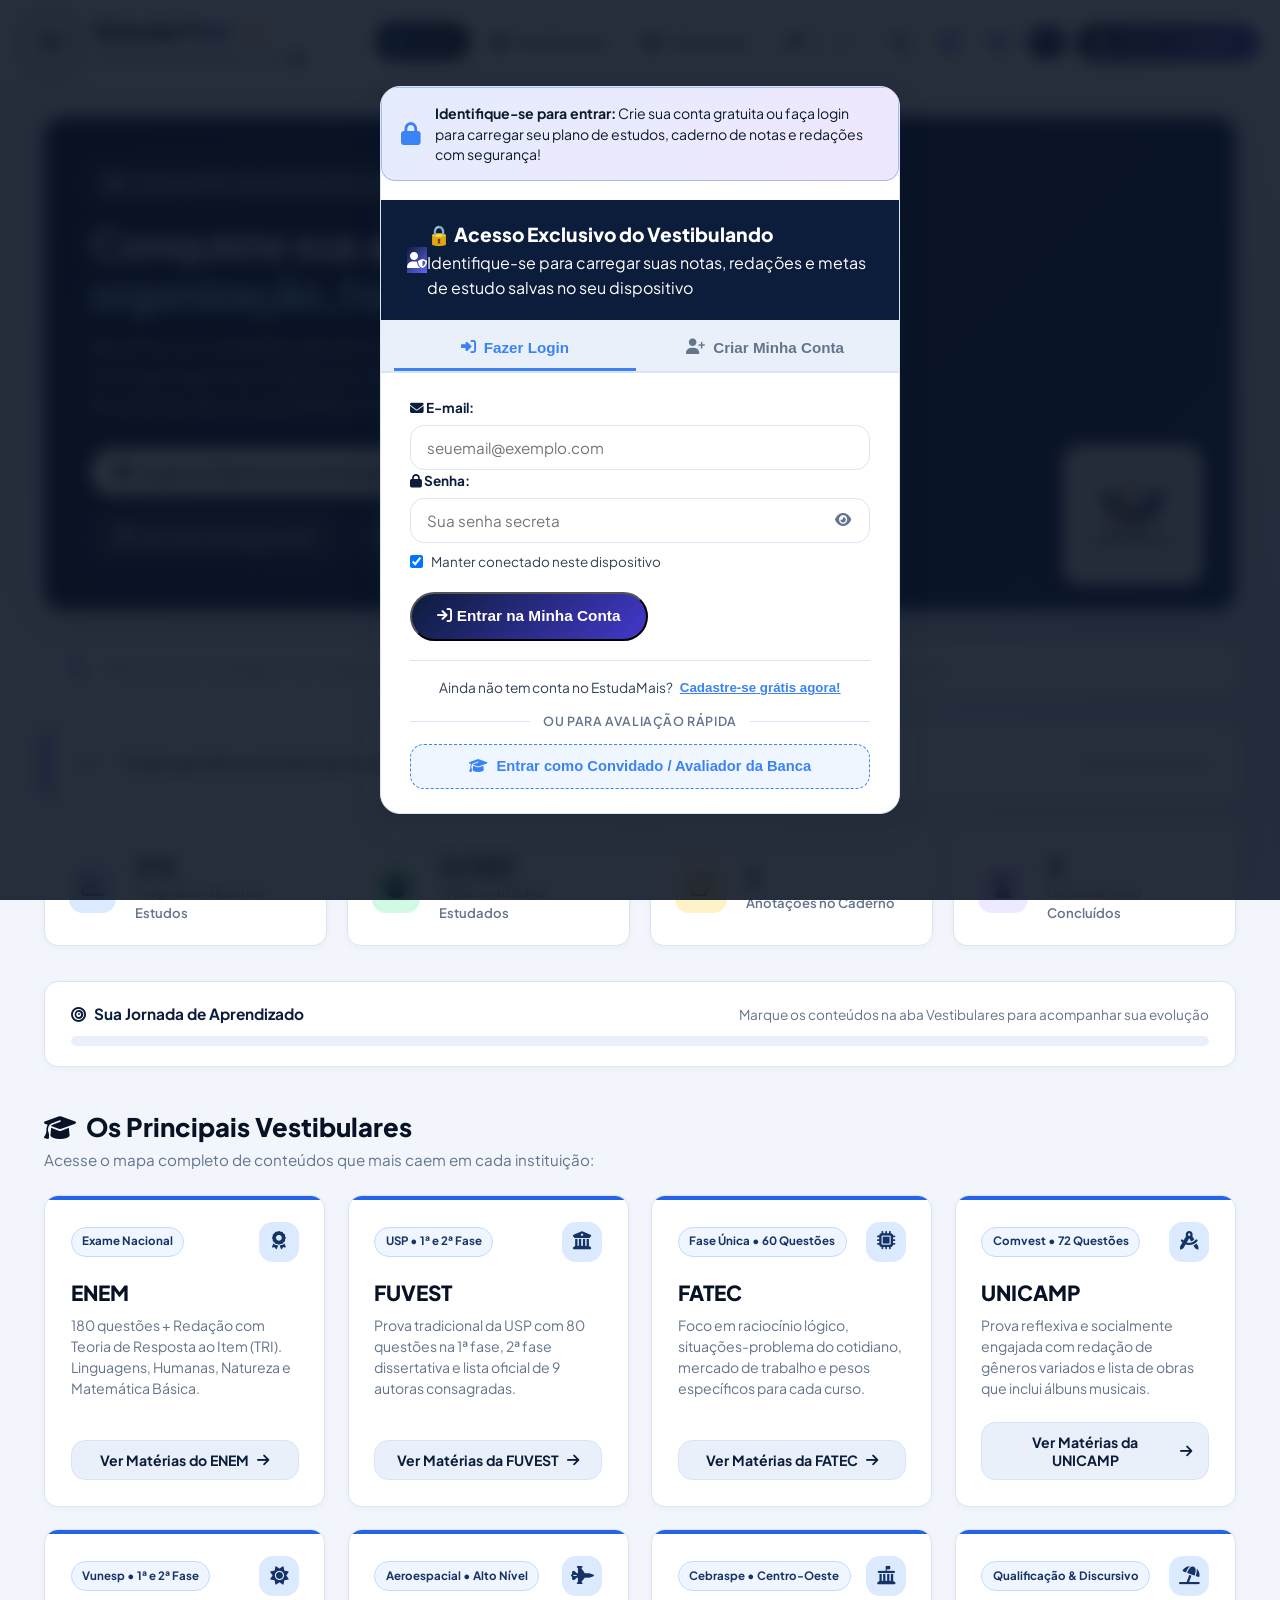
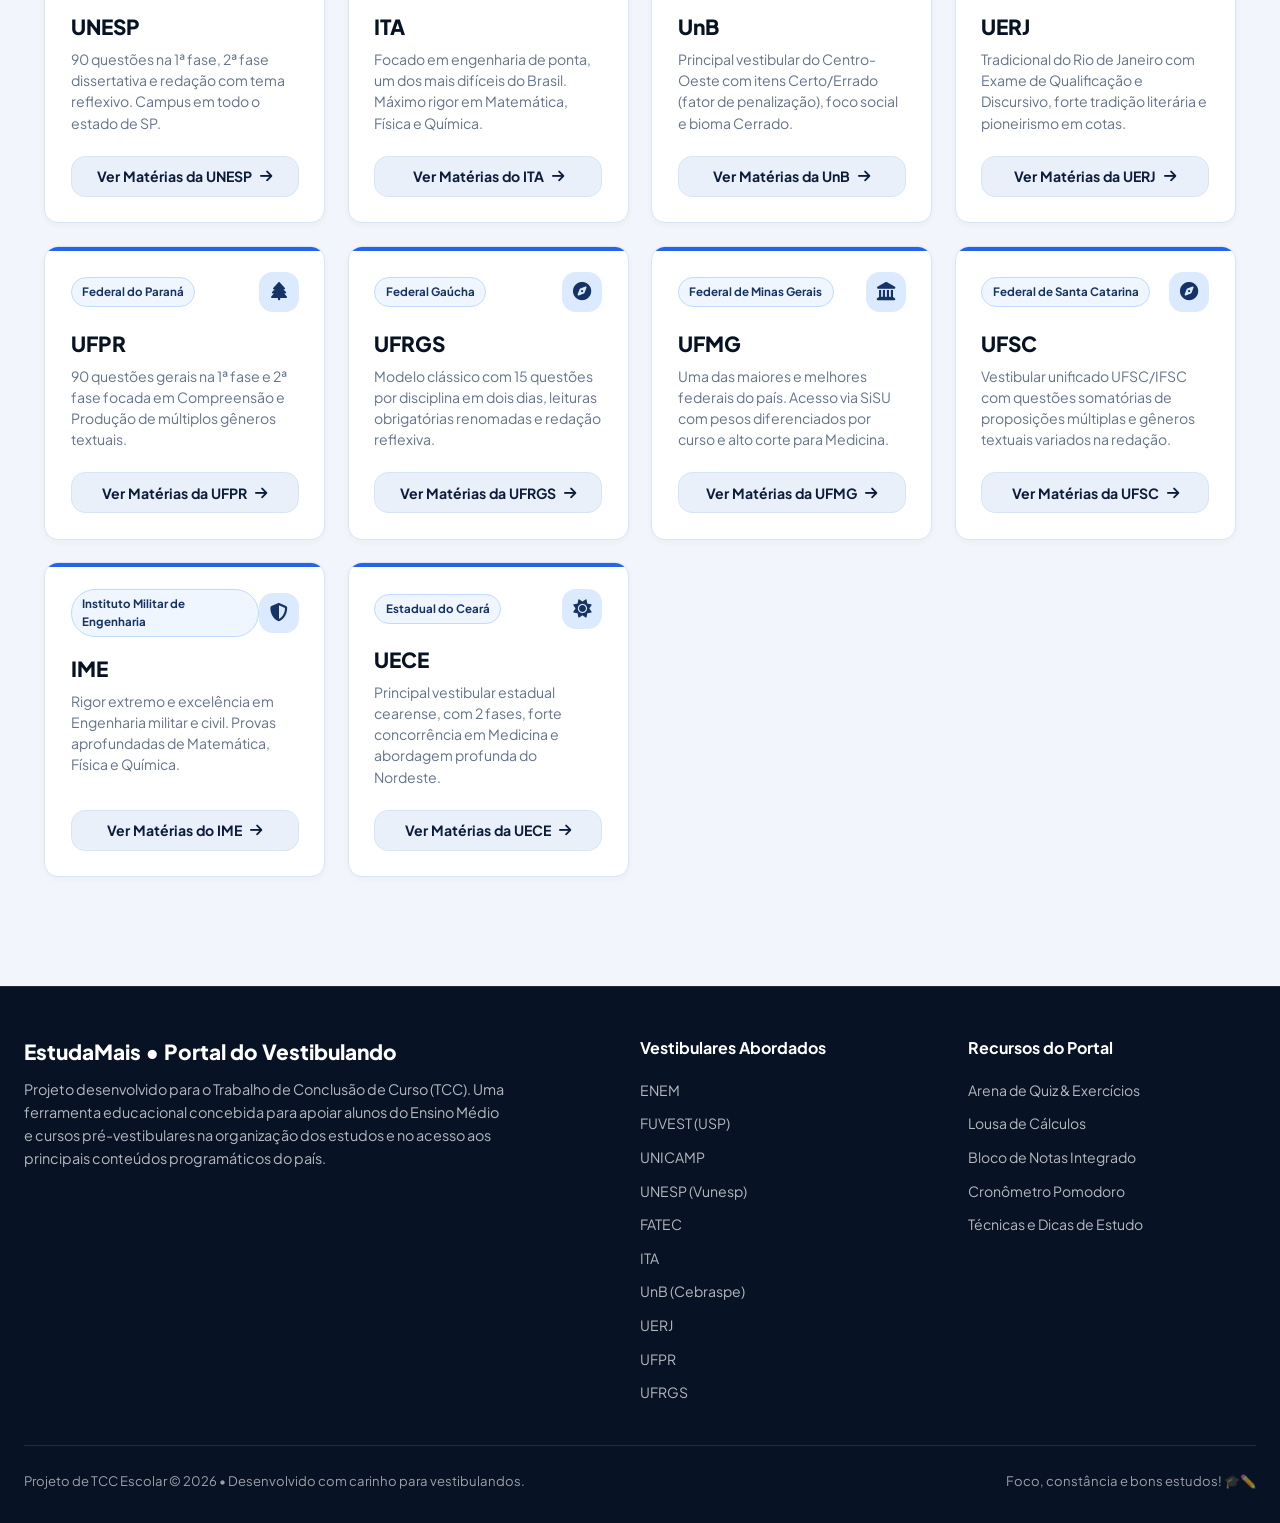
==== commit eb2d02e6: "Add files via upload" ====
--- a/index.html
+++ b/index.html
@@ -7907,6 +7907,70 @@
   font-weight: 700;
   cursor: pointer;
   text-decoration: underline;
+}
+
+.auth-demo-shortcut {
+  margin-top: 0.8rem;
+  text-align: center;
+}
+
+.auth-divider-ou {
+  display: flex;
+  align-items: center;
+  text-align: center;
+  margin: 0.75rem 0;
+  color: var(--text-muted);
+  font-size: 0.78rem;
+  font-weight: 600;
+  text-transform: uppercase;
+  letter-spacing: 0.05em;
+}
+
+.auth-divider-ou::before,
+.auth-divider-ou::after {
+  content: '';
+  flex: 1;
+  border-bottom: 1px solid var(--border-light);
+}
+
+.auth-divider-ou span {
+  padding: 0 0.8rem;
+}
+
+.btn-auth-demo {
+  width: 100%;
+  display: flex;
+  align-items: center;
+  justify-content: center;
+  gap: 0.6rem;
+  padding: 0.85rem 1.2rem;
+  border-radius: var(--radius-md);
+  border: 1.5px dashed var(--primary-accent);
+  background: var(--primary-subtle);
+  color: var(--primary-accent);
+  font-size: 0.92rem;
+  font-weight: 700;
+  cursor: pointer;
+  transition: all var(--transition-fast);
+}
+
+.btn-auth-demo:hover {
+  background: var(--primary-accent);
+  color: #ffffff;
+  border-style: solid;
+  transform: translateY(-2px);
+  box-shadow: 0 4px 14px rgba(59, 130, 246, 0.25);
+}
+
+[data-theme="dark"] .btn-auth-demo {
+  background: rgba(59, 130, 246, 0.12);
+  border-color: #38bdf8;
+  color: #38bdf8;
+}
+
+[data-theme="dark"] .btn-auth-demo:hover {
+  background: #38bdf8;
+  color: #0b111e;
 }
 
 /* Modal de Perfil */
@@ -10935,6 +10999,12 @@
           <span>Ainda não tem conta no EstudaMais?</span>
           <button type="button" class="link-btn-switch" onclick="alternarAbaAuth('cadastro')">Cadastre-se grátis agora!</button>
         </div>
+        <div class="auth-demo-shortcut">
+          <div class="auth-divider-ou"><span>ou para avaliação rápida</span></div>
+          <button type="button" class="btn-auth-demo" onclick="entrarComoVisitante()">
+            <i class="fa-solid fa-graduation-cap"></i> Entrar como Convidado / Avaliador da Banca
+          </button>
+        </div>
       </form>
 
       <!-- Formulário de Cadastro -->
@@ -11022,6 +11092,12 @@
         <div class="auth-switch-prompt">
           <span>Já possui uma conta criada?</span>
           <button type="button" class="link-btn-switch" onclick="alternarAbaAuth('login')">Faça login agora</button>
+        </div>
+        <div class="auth-demo-shortcut">
+          <div class="auth-divider-ou"><span>ou para avaliação rápida</span></div>
+          <button type="button" class="btn-auth-demo" onclick="entrarComoVisitante()">
+            <i class="fa-solid fa-graduation-cap"></i> Entrar como Convidado / Avaliador da Banca
+          </button>
         </div>
       </form>
     </div>
@@ -14942,6 +15018,33 @@
   if (typeof tocarSomAcertoQuiz === 'function') tocarSomAcertoQuiz();
 };
 
+// Atalho para Avaliadores, Professores e Visitantes da Banca do TCC
+window.entrarComoVisitante = async function() {
+  const visitante = {
+    id: 'user_visitante_tcc',
+    nome: 'Visitante (Avaliador TCC)',
+    email: 'visitante@estudamais.com',
+    vestibular: 'ENEM',
+    curso: 'Geral / Avaliação TCC',
+    avatar: 'fa-user-graduate',
+    createdAt: new Date().toISOString()
+  };
+
+  AppState.currentUser = visitante;
+  AppState.isAuthGate = false;
+  document.body.classList.remove('auth-gate-active');
+  const banner = document.getElementById('auth-gate-banner');
+  if (banner) banner.style.display = 'none';
+  localStorage.setItem('estudamais_auth_session', JSON.stringify(visitante));
+
+  carregarDadosUsuarioAtivo(visitante.id);
+  atualizarUIAreaUsuario();
+  fecharModalAuth();
+  if (typeof renderizarAbaPerfil === 'function') renderizarAbaPerfil();
+
+  mostrarToast('👋 Bem-vindo(a) ao EstudaMais! Acesso liberado no Modo Visitante.');
+};
+
 // Executa Logout
 window.executarLogoutConta = function() {
   if (confirm('Tem certeza de que deseja sair da sua conta? Todos os seus dados salvos continuarão seguros no seu banco de dados local.')) {
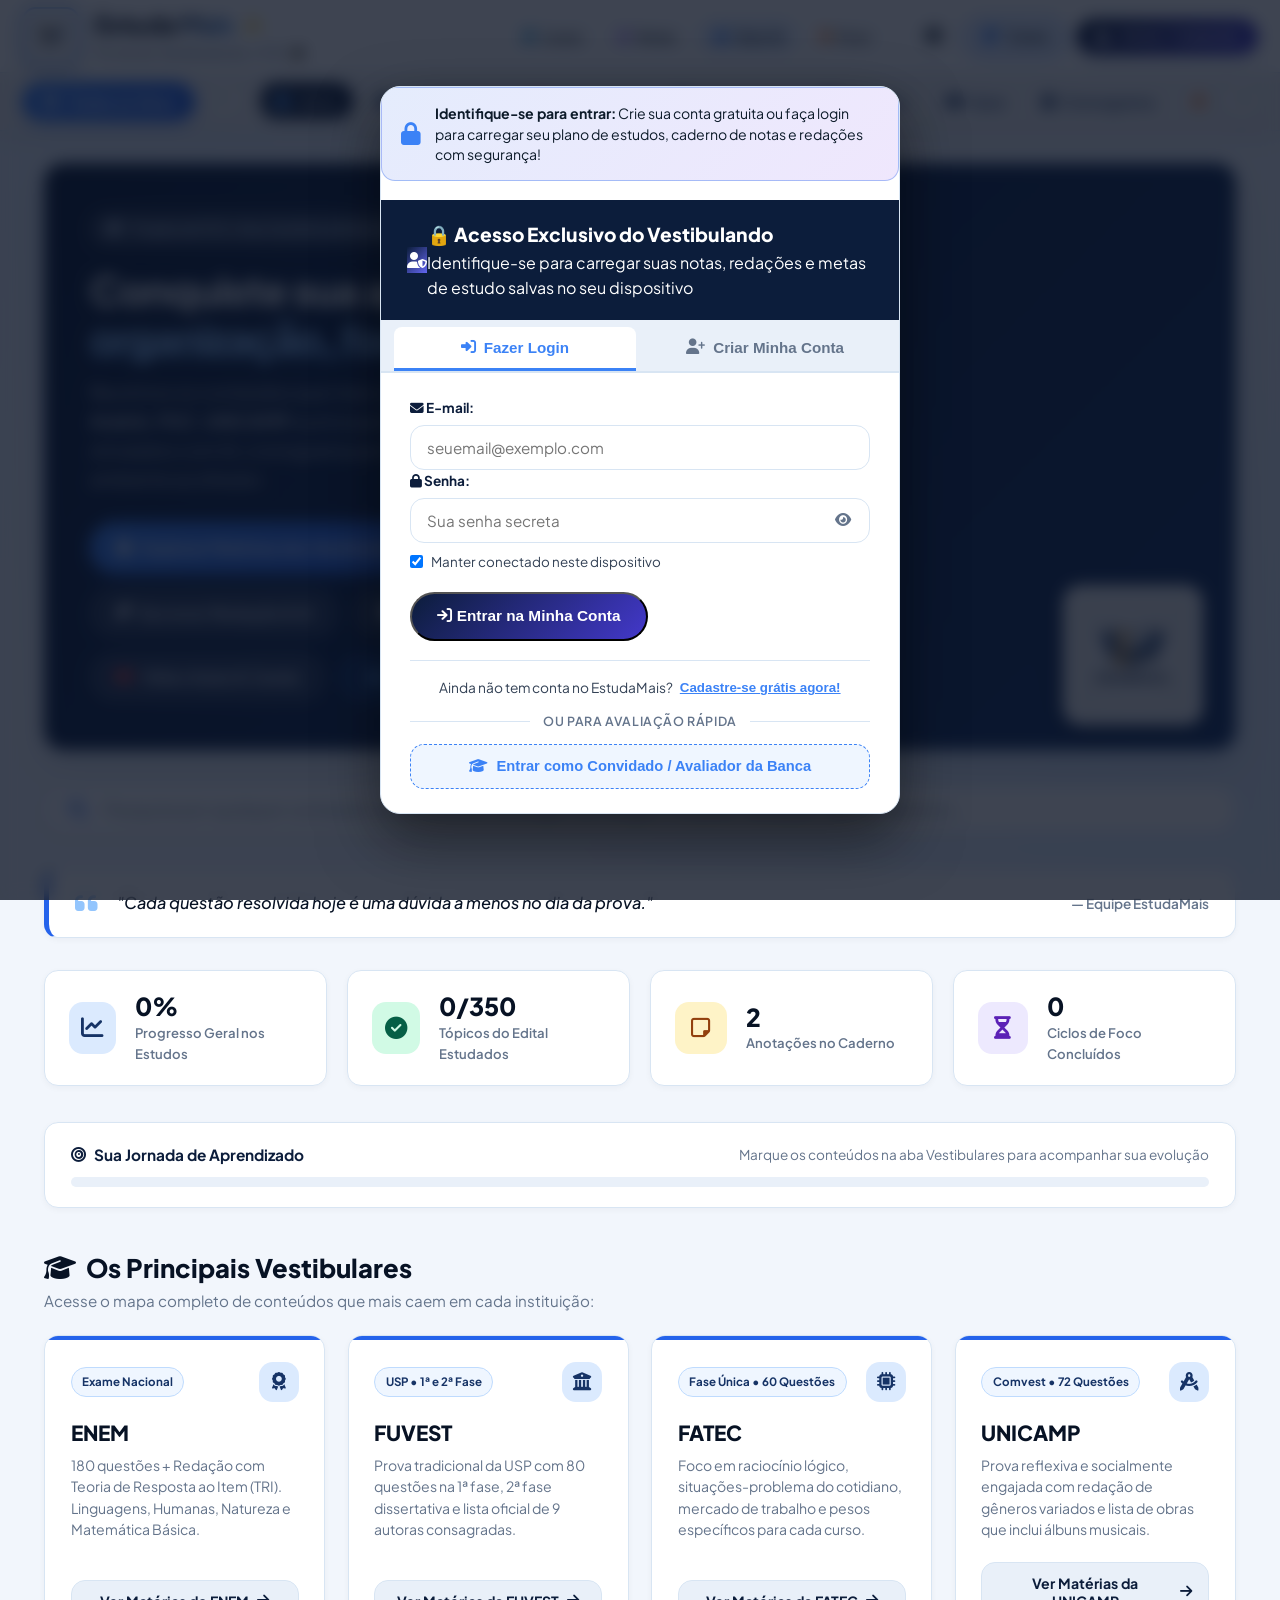
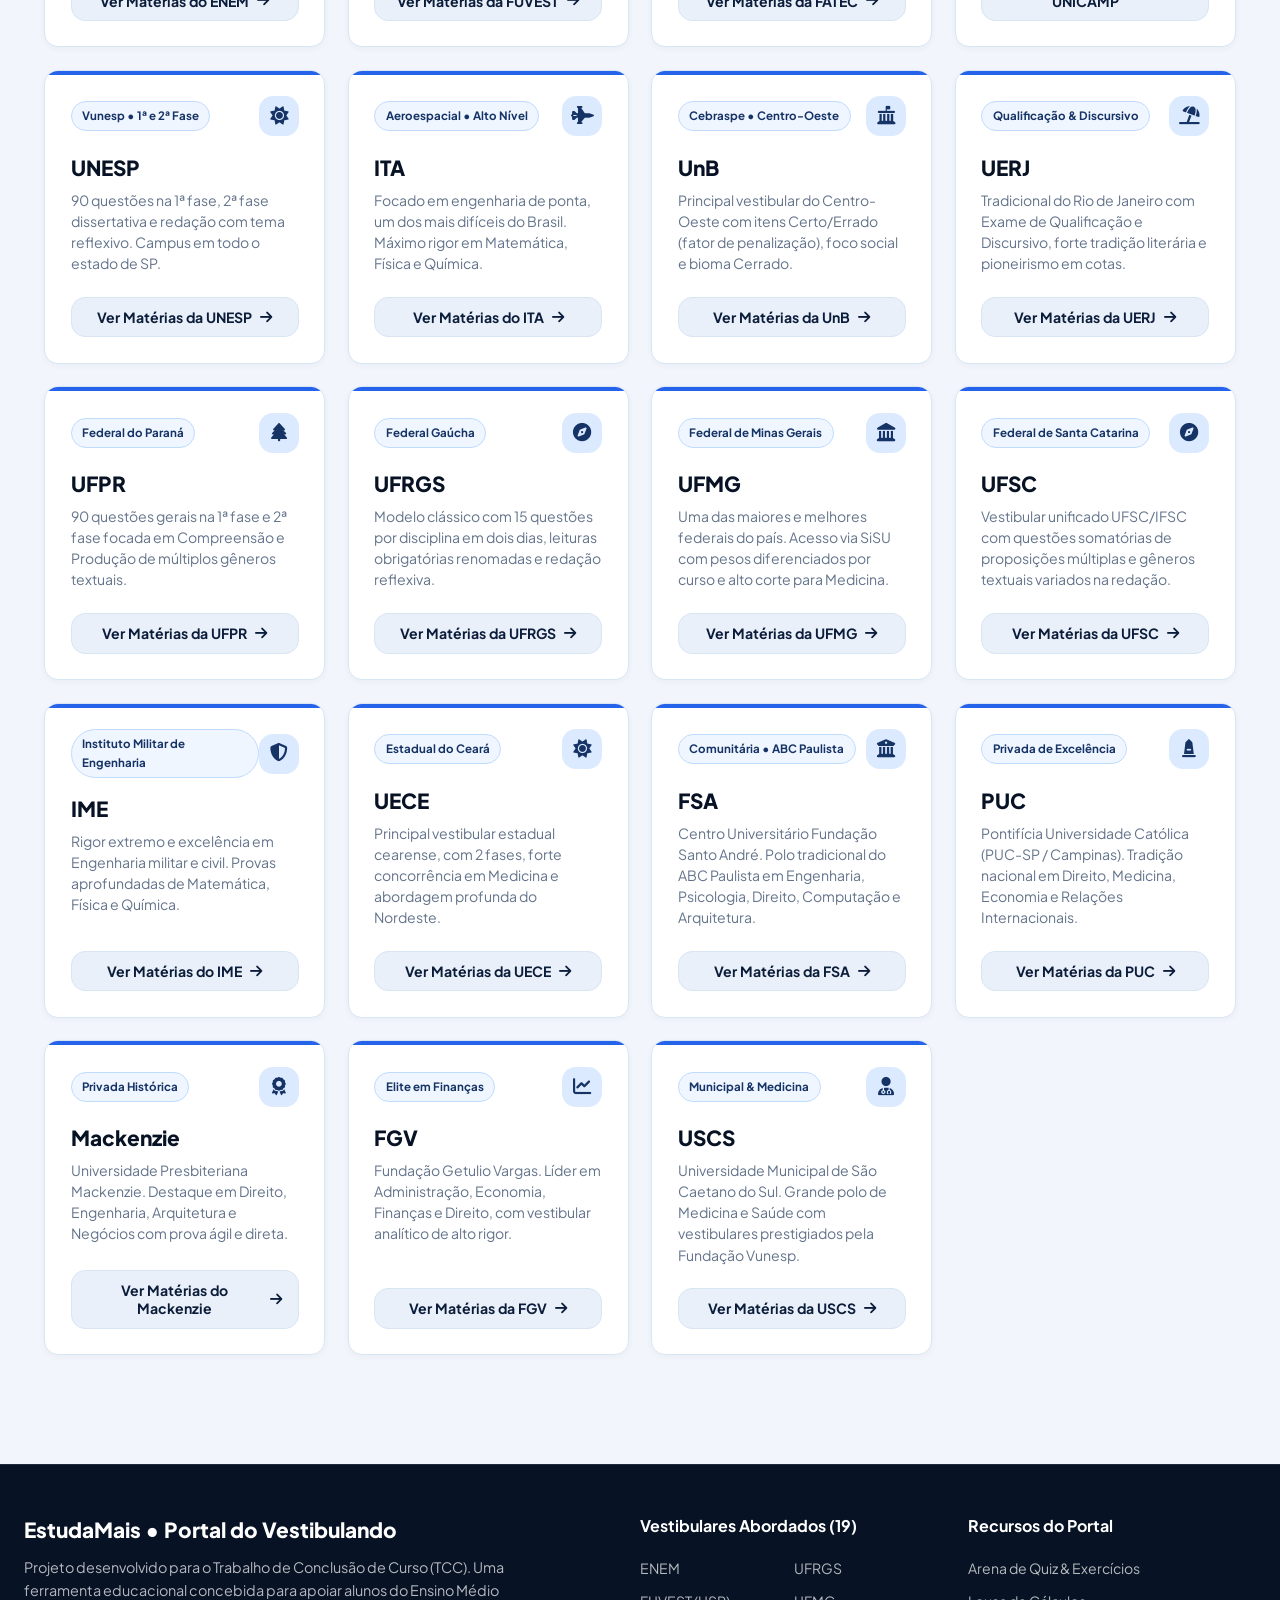
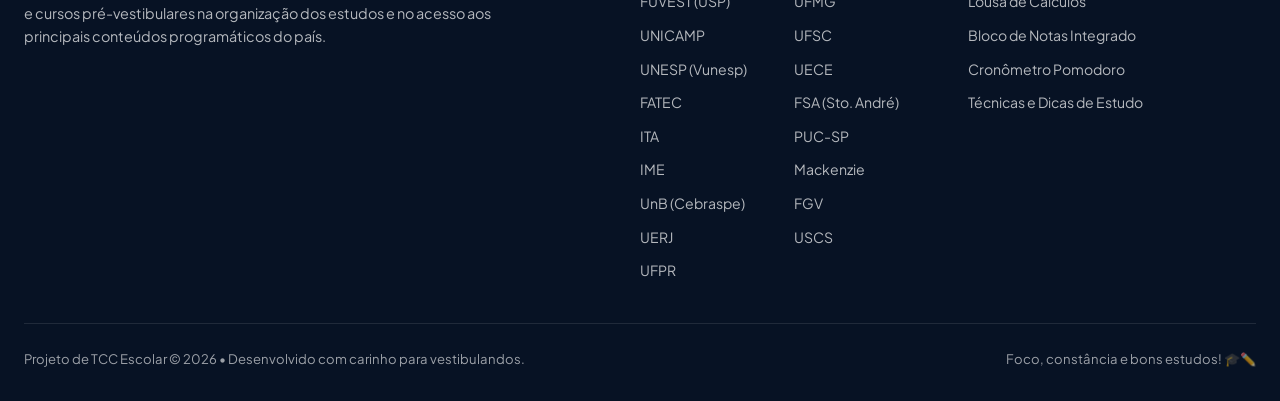
==== commit 7acf5b12: "Add files via upload" ====
--- a/index.html
+++ b/index.html
@@ -3,8 +3,9 @@
 <head>
   <meta charset="UTF-8">
   <meta name="viewport" content="width=device-width, initial-scale=1.0, maximum-scale=5.0">
+  <meta name="referrer" content="strict-origin-when-cross-origin">
   <title>EstudaMais • Portal do Vestibulando | Projeto de TCC</title>
-  <meta name="description" content="Plataforma de apoio aos vestibulandos com matérias mais cobradas nos 10 maiores vestibulares do Brasil, bloco de notas integrado e dicas de estudos.">
+  <meta name="description" content="Plataforma inclusiva de apoio aos vestibulandos com conteúdos mais cobrados nos maiores vestibulares públicos e privados do Brasil (ENEM, USP, FATEC, Fundação Santo André, PUC, Mackenzie, FGV, Unicamp e mais), bloco de notas e dicas de estudos.">
   
   <!-- Configurações PWA e Mobile Android -->
   <link rel="manifest" href="manifest.json">
@@ -91,6 +92,7 @@
   --bg-hover: #e0ecf9;
   --header-bg: rgba(255, 255, 255, 0.90);
   --card-bg: #ffffff;
+  --bg-card: #ffffff;
 
   /* Detalhes de Papelaria & Estudo (Lápis, Marca-Texto) */
   --pencil-gold: #f59e0b;
@@ -134,6 +136,7 @@
   --bg-hover: #22385c;
   --header-bg: rgba(18, 28, 46, 0.92);
   --card-bg: #121c2e;
+  --bg-card: #121c2e;
 
   --text-main: #f8fafc;
   --text-secondary: #cbd5e1;
@@ -149,6 +152,36 @@
   --primary-subtle: rgba(255, 255, 255, 0.06);
   --primary-subtle-alt: rgba(255, 255, 255, 0.09);
   --primary-border: rgba(255, 255, 255, 0.15);
+}
+
+/* ========================================================
+   MODO DESCANSO & LUZ AMARELADA (RELAXAMENTO E SÉPIA)
+   Filtro de luz azul e tom de papel aconchegante para longas leituras
+   ======================================================== */
+[data-theme="warm"] {
+  --bg-page: #fbf6ec;
+  --bg-surface: #f5edde;
+  --bg-paper: #fffcf6;
+  --bg-subtle: #ede1cb;
+  --bg-hover: #e3d3b6;
+  --header-bg: rgba(247, 240, 227, 0.94);
+  --card-bg: #f5edde;
+  --bg-card: #f5edde;
+
+  --text-main: #342412;
+  --text-secondary: #5a452c;
+  --text-muted: #856f52;
+  --text-white: #ffffff;
+
+  --border-light: #ded0b6;
+  --border-focus: #b45309;
+  --shadow-sm: 0 2px 8px rgba(78, 54, 25, 0.08);
+  --shadow-md: 0 6px 20px rgba(78, 54, 25, 0.12);
+  --shadow-lg: 0 16px 36px rgba(78, 54, 25, 0.16);
+
+  --primary-subtle: rgba(180, 83, 9, 0.1);
+  --primary-subtle-alt: rgba(180, 83, 9, 0.16);
+  --primary-border: rgba(180, 83, 9, 0.28);
 }
 
 /* ========================================================
@@ -517,6 +550,214 @@
   --primary-subtle: #f7fee7;
   --primary-contrast-text: #ffffff;
   --primary-glow: rgba(77, 124, 15, 0.3);
+}
+
+/* --- 8. ÂMBAR & DESCANSO (LUZ QUENTE & SÉPIA) --- */
+[data-accent="ambar-relax"] {
+  --primary-base: #78350f;
+  --primary-dark: #451a03;
+  --primary-base-alt: #92400e;
+  --primary-base-light: #b45309;
+  --primary-base-lighter: #d97706;
+  --primary-light: #b45309;
+  --primary-accent: #d97706;
+  --primary-accent-light: #f59e0b;
+  --primary-accent-lighter: #fbbf24;
+  --primary-border: #fde68a;
+  --primary-subtle-alt: #fef3c7;
+  --primary-subtle: #fffbeb;
+  --primary-contrast-text: #ffffff;
+  --primary-glow: rgba(217, 119, 6, 0.35);
+}
+
+[data-accent="caramelo-suave"] {
+  --primary-base: #854d0e;
+  --primary-dark: #543105;
+  --primary-base-alt: #a16207;
+  --primary-base-light: #ca8a04;
+  --primary-base-lighter: #eab308;
+  --primary-light: #ca8a04;
+  --primary-accent: #eab308;
+  --primary-accent-light: #facc15;
+  --primary-accent-lighter: #fde047;
+  --primary-border: #fef08a;
+  --primary-subtle-alt: #fef9c3;
+  --primary-subtle: #fefce8;
+  --primary-contrast-text: #ffffff;
+  --primary-glow: rgba(202, 138, 4, 0.3);
+}
+
+[data-accent="terracota-argila"] {
+  --primary-base: #7c2d12;
+  --primary-dark: #431407;
+  --primary-base-alt: #9a3412;
+  --primary-base-light: #c2410c;
+  --primary-base-lighter: #ea580c;
+  --primary-light: #c2410c;
+  --primary-accent: #ea580c;
+  --primary-accent-light: #f97316;
+  --primary-accent-lighter: #fb923c;
+  --primary-border: #fed7aa;
+  --primary-subtle-alt: #ffedd5;
+  --primary-subtle: #fff7ed;
+  --primary-contrast-text: #ffffff;
+  --primary-glow: rgba(194, 65, 12, 0.3);
+}
+
+/* --- 9. TURQUESA & OCEANO --- */
+[data-accent="turquesa-oceano"] {
+  --primary-base: #115e59;
+  --primary-dark: #042f2e;
+  --primary-base-alt: #134e4a;
+  --primary-base-light: #0d9488;
+  --primary-base-lighter: #14b8a6;
+  --primary-light: #0d9488;
+  --primary-accent: #14b8a6;
+  --primary-accent-light: #2dd4bf;
+  --primary-accent-lighter: #5eead4;
+  --primary-border: #99f6e4;
+  --primary-subtle-alt: #ccfbf1;
+  --primary-subtle: #f0fdfa;
+  --primary-contrast-text: #ffffff;
+  --primary-glow: rgba(13, 148, 136, 0.3);
+}
+
+[data-accent="aqua-cristal"] {
+  --primary-base: #155e75;
+  --primary-dark: #083344;
+  --primary-base-alt: #164e63;
+  --primary-base-light: #0891b2;
+  --primary-base-lighter: #06b6d4;
+  --primary-light: #0891b2;
+  --primary-accent: #06b6d4;
+  --primary-accent-light: #22d3ee;
+  --primary-accent-lighter: #67e8f9;
+  --primary-border: #a5f3fc;
+  --primary-subtle-alt: #cffafe;
+  --primary-subtle: #ecfeff;
+  --primary-contrast-text: #ffffff;
+  --primary-glow: rgba(6, 182, 212, 0.3);
+}
+
+[data-accent="ciano-eletrico"] {
+  --primary-base: #0e7490;
+  --primary-dark: #164e63;
+  --primary-base-alt: #0891b2;
+  --primary-base-light: #06b6d4;
+  --primary-base-lighter: #22d3ee;
+  --primary-light: #06b6d4;
+  --primary-accent: #00e5ff;
+  --primary-accent-light: #67e8f9;
+  --primary-accent-lighter: #a5f3fc;
+  --primary-border: #cffafe;
+  --primary-subtle-alt: #e0faff;
+  --primary-subtle: #f0fdff;
+  --primary-contrast-text: #082f49;
+  --primary-glow: rgba(0, 229, 255, 0.35);
+}
+
+/* --- 10. LARANJA & SUNSET --- */
+[data-accent="laranja-sunset"] {
+  --primary-base: #9a3412;
+  --primary-dark: #431407;
+  --primary-base-alt: #c2410c;
+  --primary-base-light: #ea580c;
+  --primary-base-lighter: #f97316;
+  --primary-light: #ea580c;
+  --primary-accent: #f97316;
+  --primary-accent-light: #fb923c;
+  --primary-accent-lighter: #fdba74;
+  --primary-border: #fed7aa;
+  --primary-subtle-alt: #ffedd5;
+  --primary-subtle: #fff7ed;
+  --primary-contrast-text: #ffffff;
+  --primary-glow: rgba(234, 88, 12, 0.32);
+}
+
+[data-accent="laranja-tangerina"] {
+  --primary-base: #c2410c;
+  --primary-dark: #7c2d12;
+  --primary-base-alt: #ea580c;
+  --primary-base-light: #f97316;
+  --primary-base-lighter: #fb923c;
+  --primary-light: #f97316;
+  --primary-accent: #fb923c;
+  --primary-accent-light: #fdba74;
+  --primary-accent-lighter: #fed7aa;
+  --primary-border: #ffedd5;
+  --primary-subtle-alt: #fff7ed;
+  --primary-subtle: #fffaf5;
+  --primary-contrast-text: #ffffff;
+  --primary-glow: rgba(249, 115, 22, 0.3);
+}
+
+[data-accent="cobre-nobre"] {
+  --primary-base: #703c1b;
+  --primary-dark: #3f1e09;
+  --primary-base-alt: #8b4a22;
+  --primary-base-light: #a35a2d;
+  --primary-base-lighter: #bf6936;
+  --primary-light: #a35a2d;
+  --primary-accent: #d97736;
+  --primary-accent-light: #ea9359;
+  --primary-accent-lighter: #f6ad7b;
+  --primary-border: #fcd5be;
+  --primary-subtle-alt: #fae4d7;
+  --primary-subtle: #fff5ee;
+  --primary-contrast-text: #ffffff;
+  --primary-glow: rgba(163, 90, 45, 0.3);
+}
+
+/* --- 11. MINIMALISTA & NEUTRO --- */
+[data-accent="grafite-obsidiana"] {
+  --primary-base: #1e293b;
+  --primary-dark: #0f172a;
+  --primary-base-alt: #334155;
+  --primary-base-light: #475569;
+  --primary-base-lighter: #64748b;
+  --primary-light: #334155;
+  --primary-accent: #64748b;
+  --primary-accent-light: #94a3b8;
+  --primary-accent-lighter: #cbd5e1;
+  --primary-border: #cbd5e1;
+  --primary-subtle-alt: #e2e8f0;
+  --primary-subtle: #f1f5f9;
+  --primary-contrast-text: #ffffff;
+  --primary-glow: rgba(51, 65, 85, 0.3);
+}
+
+[data-accent="ardosia-chumbo"] {
+  --primary-base: #27272a;
+  --primary-dark: #18181b;
+  --primary-base-alt: #3f3f46;
+  --primary-base-light: #52525b;
+  --primary-base-lighter: #71717a;
+  --primary-light: #3f3f46;
+  --primary-accent: #71717a;
+  --primary-accent-light: #a1a1aa;
+  --primary-accent-lighter: #d4d4d8;
+  --primary-border: #d4d4d8;
+  --primary-subtle-alt: #e4e4e7;
+  --primary-subtle: #f4f4f5;
+  --primary-contrast-text: #ffffff;
+  --primary-glow: rgba(63, 63, 70, 0.3);
+}
+
+[data-accent="cafe-biblioteca"] {
+  --primary-base: #3b2219;
+  --primary-dark: #22120c;
+  --primary-base-alt: #4a2b1f;
+  --primary-base-light: #573324;
+  --primary-base-lighter: #6d402d;
+  --primary-light: #573324;
+  --primary-accent: #875338;
+  --primary-accent-light: #a3694c;
+  --primary-accent-lighter: #bc8265;
+  --primary-border: #dfc2b1;
+  --primary-subtle-alt: #ebdcd3;
+  --primary-subtle: #fcf6f3;
+  --primary-contrast-text: #ffffff;
+  --primary-glow: rgba(87, 51, 36, 0.3);
 }
 
 /* Reset Básico */
@@ -1045,9 +1286,9 @@
 }
 
 .btn-hero-primary {
-  background: #ffffff;
-  color: var(--navy-950);
-  border: none;
+  background: linear-gradient(135deg, var(--primary-accent, #2563eb) 0%, var(--primary-light, #1d4ed8) 100%) !important;
+  color: #ffffff !important;
+  border: 1px solid rgba(255, 255, 255, 0.28) !important;
   padding: 0.85rem 1.6rem;
   border-radius: var(--radius-full);
   font-family: inherit;
@@ -1057,14 +1298,22 @@
   display: inline-flex;
   align-items: center;
   gap: 0.6rem;
-  box-shadow: 0 4px 15px rgba(0, 0, 0, 0.2);
+  box-shadow: 0 4px 18px var(--primary-glow, rgba(37, 99, 235, 0.45)) !important;
   transition: all var(--transition-fast);
 }
 
+.btn-hero-primary i,
+.btn-hero-primary span {
+  color: #ffffff !important;
+  -webkit-text-fill-color: #ffffff !important;
+}
+
 .btn-hero-primary:hover {
-  background: var(--navy-50);
+  background: linear-gradient(135deg, var(--primary-accent-light, #3b82f6) 0%, var(--primary-accent, #2563eb) 100%) !important;
   transform: translateY(-2px);
-  box-shadow: 0 8px 22px rgba(0, 0, 0, 0.25);
+  box-shadow: 0 8px 25px var(--primary-glow, rgba(37, 99, 235, 0.6)) !important;
+  border-color: rgba(255, 255, 255, 0.5) !important;
+  color: #ffffff !important;
 }
 
 .btn-hero-secondary {
@@ -2892,14 +3141,14 @@
 .pomodoro-timer-circle span {
   font-size: 3.4rem;
   font-weight: 800;
-  color: var(--navy-950);
+  color: #0f172a !important;
   letter-spacing: -1px;
 }
 
 .pomodoro-timer-circle small {
   font-size: 0.82rem;
   font-weight: 700;
-  color: var(--navy-600);
+  color: #0369a1 !important;
   text-transform: uppercase;
   letter-spacing: 1px;
 }
@@ -2960,9 +3209,9 @@
 }
 
 .btn-som-chuva {
-  background: var(--navy-50);
-  border: 1.5px solid var(--navy-200);
-  color: var(--navy-800);
+  background: #f1f5f9;
+  border: 1.5px solid #cbd5e1;
+  color: #0f172a !important;
   padding: 0.75rem 1.4rem;
   border-radius: var(--radius-full);
   font-family: inherit;
@@ -2975,8 +3224,14 @@
   transition: all var(--transition-fast);
 }
 
+.btn-som-chuva span {
+  color: #0f172a !important;
+  font-weight: 700;
+}
+
 .btn-som-chuva:hover {
-  background: var(--navy-100);
+  background: #e2e8f0;
+  border-color: #94a3b8;
 }
 
 .btn-som-chuva.som-ativo {
@@ -3693,7 +3948,7 @@
 .quiz-enunciado {
   font-size: 1.18rem;
   font-weight: 600;
-  color: var(--navy-950);
+  color: #0f172a !important;
   line-height: 1.65;
   margin-bottom: 1.8rem;
 }
@@ -4186,10 +4441,10 @@
 }
 
 .btn-header-palette {
-  background: var(--primary-subtle);
-  color: var(--primary-base);
-  border: 1.5px solid var(--primary-border);
-  padding: 0.55rem 1rem;
+  background: color-mix(in srgb, var(--primary-accent, #3b82f6) 15%, #ffffff) !important;
+  color: var(--text-main, #0f172a) !important;
+  border: 1.5px solid color-mix(in srgb, var(--primary-accent, #3b82f6) 45%, var(--border-light, #cbd5e1)) !important;
+  padding: 0.55rem 1.1rem;
   border-radius: var(--radius-full);
   font-family: inherit;
   font-size: 0.88rem;
@@ -4197,27 +4452,38 @@
   cursor: pointer;
   display: inline-flex;
   align-items: center;
-  gap: 0.45rem;
+  gap: 0.5rem;
   transition: all var(--transition-fast);
-  box-shadow: var(--shadow-sm);
+  box-shadow: 0 2px 10px var(--primary-glow, rgba(37, 99, 235, 0.2));
 }
 
 .btn-header-palette:hover {
-  background: var(--primary-base);
-  color: var(--primary-contrast-text, #ffffff);
-  border-color: var(--primary-base);
+  background: linear-gradient(135deg, var(--primary-base, #1e3a8a), var(--primary-accent, #3b82f6)) !important;
+  color: #ffffff !important;
+  border-color: transparent !important;
   transform: translateY(-2px);
-  box-shadow: 0 4px 14px var(--primary-glow);
+  box-shadow: 0 4px 16px var(--primary-glow, rgba(37, 99, 235, 0.45)) !important;
 }
 
 .btn-header-palette i {
-  color: var(--primary-accent);
+  color: var(--primary-accent, #3b82f6) !important;
   font-size: 1rem;
   transition: transform var(--transition-fast);
 }
 
+.btn-header-palette span {
+  color: var(--text-main, #0f172a) !important;
+  -webkit-text-fill-color: var(--text-main, #0f172a) !important;
+  font-weight: 700 !important;
+}
+
+.btn-header-palette:hover i,
+.btn-header-palette:hover span {
+  color: #ffffff !important;
+  -webkit-text-fill-color: #ffffff !important;
+}
+
 .btn-header-palette:hover i {
-  color: var(--primary-contrast-text, #ffffff);
   transform: rotate(25deg);
 }
 
@@ -4297,8 +4563,8 @@
 
 .palette-mode-selector {
   display: grid;
-  grid-template-columns: 1fr 1fr;
-  gap: 1rem;
+  grid-template-columns: repeat(auto-fit, minmax(200px, 1fr));
+  gap: 0.9rem;
 }
 
 .mode-card {
@@ -5142,17 +5408,26 @@
 }
 
 [data-theme="dark"] .btn-som-chuva {
-  background: rgba(59, 130, 246, 0.14) !important;
-  border: 1.5px solid rgba(59, 130, 246, 0.35) !important;
+  background: rgba(59, 130, 246, 0.18) !important;
+  border: 1.5px solid rgba(59, 130, 246, 0.45) !important;
   color: #93c5fd !important;
   box-shadow: 0 2px 8px rgba(0, 0, 0, 0.25);
 }
 
+[data-theme="dark"] .btn-som-chuva span {
+  color: #93c5fd !important;
+  font-weight: 700;
+}
+
 [data-theme="dark"] .btn-som-chuva:hover {
-  background: rgba(59, 130, 246, 0.24) !important;
+  background: rgba(59, 130, 246, 0.3) !important;
   border-color: #60a5fa !important;
   color: #ffffff !important;
   transform: translateY(-2px);
+}
+
+[data-theme="dark"] .btn-som-chuva:hover span {
+  color: #ffffff !important;
 }
 
 [data-theme="dark"] .btn-som-chuva.som-ativo {
@@ -7229,6 +7504,228 @@
 }
 
 /* ========================================================
+   ABAS DE VISUALIZAÇÃO E GERADOR SOB MEDIDA POR TEMA
+   ======================================================== */
+.simulado-nav-tabs-wrapper {
+  display: flex;
+  gap: 0.8rem;
+  margin-bottom: 1.8rem;
+  flex-wrap: wrap;
+}
+
+.simulado-nav-pill {
+  background: var(--bg-surface);
+  border: 1.5px solid var(--border-light);
+  color: var(--text-secondary);
+  padding: 0.75rem 1.4rem;
+  border-radius: var(--radius-full);
+  font-family: inherit;
+  font-size: 0.92rem;
+  font-weight: 700;
+  cursor: pointer;
+  display: inline-flex;
+  align-items: center;
+  gap: 0.6rem;
+  transition: all var(--transition-fast);
+}
+
+.simulado-nav-pill:hover {
+  border-color: var(--primary-accent);
+  color: var(--primary-accent);
+  transform: translateY(-2px);
+}
+
+.simulado-nav-pill.active {
+  background: var(--primary-base);
+  border-color: var(--primary-base);
+  color: var(--primary-contrast-text, #ffffff);
+  box-shadow: 0 4px 14px var(--primary-glow);
+}
+
+/* Card do Gerador Sob Medida */
+.simulado-custom-builder-card {
+  background: var(--bg-paper);
+  border: 2px solid var(--primary-accent-light, #93c5fd);
+  border-radius: var(--radius-lg);
+  padding: 2.2rem;
+  margin-bottom: 2.4rem;
+  box-shadow: var(--shadow-md);
+  animation: fadeIn 0.3s ease;
+}
+
+.custom-builder-header {
+  display: flex;
+  align-items: center;
+  gap: 1.2rem;
+  margin-bottom: 1.8rem;
+  padding-bottom: 1.2rem;
+  border-bottom: 1px solid var(--border-light);
+}
+
+.custom-builder-icon {
+  width: 54px;
+  height: 54px;
+  border-radius: var(--radius-md);
+  background: linear-gradient(135deg, #0284c7 0%, #2563eb 100%);
+  color: #ffffff;
+  display: flex;
+  align-items: center;
+  justify-content: center;
+  font-size: 1.6rem;
+  flex-shrink: 0;
+  box-shadow: 0 4px 12px rgba(37, 99, 235, 0.35);
+}
+
+.custom-builder-header h3 {
+  font-size: 1.35rem;
+  font-weight: 800;
+  color: var(--text-main);
+  margin-bottom: 0.3rem;
+}
+
+.custom-builder-header p {
+  font-size: 0.92rem;
+  color: var(--text-muted);
+  line-height: 1.5;
+}
+
+.custom-builder-grid {
+  display: grid;
+  grid-template-columns: repeat(auto-fit, minmax(240px, 1fr));
+  gap: 1.4rem;
+  margin-bottom: 1.8rem;
+}
+
+.custom-builder-field {
+  display: flex;
+  flex-direction: column;
+  gap: 0.5rem;
+}
+
+.custom-builder-field label {
+  font-size: 0.88rem;
+  font-weight: 700;
+  color: var(--text-main);
+  display: flex;
+  align-items: center;
+  gap: 0.45rem;
+}
+
+.builder-select {
+  padding: 0.8rem 1rem;
+  border: 1.5px solid var(--border-light);
+  border-radius: var(--radius-md);
+  background: var(--bg-surface);
+  color: var(--text-main);
+  font-family: inherit;
+  font-size: 0.92rem;
+  font-weight: 600;
+  cursor: pointer;
+  outline: none;
+  transition: all var(--transition-fast);
+}
+
+.builder-select:focus {
+  border-color: var(--primary-accent);
+  box-shadow: 0 0 0 3px rgba(59, 130, 246, 0.2);
+}
+
+.custom-builder-footer {
+  display: flex;
+  justify-content: flex-end;
+  padding-top: 1.2rem;
+  border-top: 1px solid var(--border-light);
+}
+
+.btn-gerar-simulado-custom {
+  background: linear-gradient(135deg, #2563eb 0%, #0c1d3b 100%);
+  color: #ffffff;
+  border: none;
+  padding: 0.95rem 1.8rem;
+  border-radius: var(--radius-md);
+  font-family: inherit;
+  font-size: 1rem;
+  font-weight: 800;
+  cursor: pointer;
+  display: inline-flex;
+  align-items: center;
+  gap: 0.7rem;
+  box-shadow: 0 4px 16px rgba(37, 99, 235, 0.4);
+  transition: all var(--transition-fast);
+}
+
+.btn-gerar-simulado-custom:hover {
+  transform: translateY(-2px);
+  box-shadow: 0 8px 22px rgba(37, 99, 235, 0.55);
+}
+
+/* Caixa de Próximo Simulado Criado por IA */
+.simulado-ia-proximo-box {
+  background: linear-gradient(135deg, rgba(37, 99, 235, 0.08) 0%, rgba(14, 165, 233, 0.12) 100%);
+  border: 2px solid var(--primary-accent);
+  border-radius: var(--radius-lg);
+  padding: 2rem;
+  margin-top: 2rem;
+  margin-bottom: 2rem;
+  box-shadow: 0 6px 20px rgba(37, 99, 235, 0.15);
+  animation: fadeIn 0.4s ease;
+}
+
+.ia-box-header {
+  margin-bottom: 0.8rem;
+}
+
+.ia-badge {
+  display: inline-flex;
+  align-items: center;
+  gap: 0.4rem;
+  background: var(--primary-base);
+  color: #ffffff;
+  font-size: 0.8rem;
+  font-weight: 800;
+  text-transform: uppercase;
+  padding: 0.35rem 0.8rem;
+  border-radius: var(--radius-full);
+  margin-bottom: 0.6rem;
+  letter-spacing: 0.5px;
+}
+
+.ia-box-header h3 {
+  font-size: 1.35rem;
+  font-weight: 800;
+  color: var(--text-main);
+}
+
+.simulado-ia-proximo-box p {
+  font-size: 0.95rem;
+  color: var(--text-secondary);
+  line-height: 1.6;
+  margin-bottom: 1.4rem;
+}
+
+.btn-iniciar-ia-simulado {
+  background: linear-gradient(135deg, #10b981 0%, #059669 100%);
+  color: #ffffff;
+  border: none;
+  padding: 0.95rem 1.8rem;
+  border-radius: var(--radius-md);
+  font-family: inherit;
+  font-size: 1rem;
+  font-weight: 800;
+  cursor: pointer;
+  display: inline-flex;
+  align-items: center;
+  gap: 0.7rem;
+  box-shadow: 0 4px 16px rgba(16, 185, 129, 0.4);
+  transition: all var(--transition-fast);
+}
+
+.btn-iniciar-ia-simulado:hover {
+  transform: translateY(-2px);
+  box-shadow: 0 8px 22px rgba(16, 185, 129, 0.55);
+}
+
+/* ========================================================
    MODO ESCURO COMPLETO (DARK MODE) PARA REDAÇÃO & SIMULADOS
    ======================================================== */
 [data-theme="dark"] .redacao-controle-card,
@@ -7236,6 +7733,8 @@
 [data-theme="dark"] .resultado-correcao-card,
 [data-theme="dark"] .simulado-selecao-card,
 [data-theme="dark"] .simulado-prova-topbar,
+[data-theme="dark"] .simulado-custom-builder-card,
+[data-theme="dark"] .simulado-ia-proximo-box,
 [data-theme="dark"] .simulado-questao-card,
 [data-theme="dark"] .simulado-cartao-card,
 [data-theme="dark"] .simulado-resultado-card,
@@ -8517,7 +9016,7 @@
   color: #ffffff !important;
 }
 
-@media (max-width: 1300px) {
+@media (max-width: 768px) {
   .btn-header-scratchpad span,
   .btn-header-cta span,
   .btn-header-palette span {
@@ -9516,6 +10015,4959 @@
   }
 }
 
+/* ========================================================
+   MODAL DE TOUR & SLIDES DE APRESENTAÇÃO DO SITE (ONBOARDING)
+   ======================================================== */
+.btn-header-tour {
+  display: inline-flex;
+  align-items: center;
+  gap: 0.5rem;
+  background: color-mix(in srgb, var(--primary-accent, #3b82f6) 14%, #ffffff) !important;
+  border: 1.5px solid color-mix(in srgb, var(--primary-accent, #3b82f6) 40%, var(--border-light, #cbd5e1)) !important;
+  color: var(--text-main, #0f172a) !important;
+  padding: 0.55rem 1rem;
+  border-radius: var(--radius-full);
+  font-family: inherit;
+  font-size: 0.88rem;
+  font-weight: 700;
+  cursor: pointer;
+  transition: all var(--transition-fast);
+  box-shadow: 0 2px 10px var(--primary-glow, rgba(37, 99, 235, 0.2));
+}
+
+.btn-header-tour i {
+  color: var(--primary-accent, #3b82f6) !important;
+}
+
+.btn-header-tour span {
+  color: var(--text-main, #0f172a) !important;
+  -webkit-text-fill-color: var(--text-main, #0f172a) !important;
+  font-weight: 700 !important;
+}
+
+.btn-header-tour:hover {
+  background: linear-gradient(135deg, var(--navy-800, #1e3a8a), var(--primary-accent, #3b82f6)) !important;
+  color: #ffffff !important;
+  border-color: transparent !important;
+  transform: translateY(-2px);
+  box-shadow: 0 4px 14px var(--primary-glow, rgba(37, 99, 235, 0.35)) !important;
+}
+
+.btn-header-tour:hover i,
+.btn-header-tour:hover span {
+  color: #ffffff !important;
+  -webkit-text-fill-color: #ffffff !important;
+}
+
+.btn-perfil-tour {
+  display: inline-flex;
+  align-items: center;
+  gap: 0.5rem;
+  background: linear-gradient(135deg, rgba(37, 99, 235, 0.12), rgba(14, 165, 233, 0.12));
+  border: 1.5px solid rgba(37, 99, 235, 0.35);
+  color: var(--primary-accent, #2563eb);
+  padding: 0.65rem 1.2rem;
+  border-radius: var(--radius-md);
+  font-family: inherit;
+  font-size: 0.88rem;
+  font-weight: 700;
+  cursor: pointer;
+  transition: all var(--transition-fast);
+}
+
+.btn-perfil-tour:hover {
+  background: linear-gradient(135deg, var(--primary-base, #0c1d3b), var(--primary-light, #2563eb));
+  color: #ffffff;
+  border-color: transparent;
+  transform: translateY(-2px);
+  box-shadow: 0 4px 14px rgba(37, 99, 235, 0.3);
+}
+
+.modal-tour-overlay {
+  z-index: 3000;
+  backdrop-filter: blur(8px);
+  background: rgba(8, 19, 38, 0.82);
+}
+
+.modal-tour-card {
+  max-width: 890px;
+  width: 95%;
+  background: var(--bg-surface, #ffffff);
+  border-radius: 22px;
+  box-shadow: 0 25px 70px rgba(0, 0, 0, 0.45);
+  border: 1px solid var(--border-light);
+  overflow: hidden;
+  display: flex;
+  flex-direction: column;
+  animation: zoomInTour 0.3s cubic-bezier(0.16, 1, 0.3, 1) forwards;
+}
+
+@keyframes zoomInTour {
+  from {
+    opacity: 0;
+    transform: scale(0.94) translateY(15px);
+  }
+  to {
+    opacity: 1;
+    transform: scale(1) translateY(0);
+  }
+}
+
+/* Barra Superior do Tour */
+.tour-header-bar {
+  display: flex;
+  align-items: center;
+  justify-content: space-between;
+  padding: 1.1rem 1.6rem;
+  border-bottom: 1px solid var(--border-light);
+  background: var(--bg-paper, #fcfdfd);
+}
+
+.tour-header-left {
+  display: flex;
+  align-items: center;
+  gap: 0.85rem;
+}
+
+.tour-step-pill {
+  display: inline-flex;
+  align-items: center;
+  gap: 0.4rem;
+  background: var(--primary-base, #0c1d3b);
+  color: #ffffff;
+  padding: 0.32rem 0.75rem;
+  border-radius: var(--radius-full);
+  font-size: 0.78rem;
+  font-weight: 700;
+  letter-spacing: 0.3px;
+}
+
+.tour-project-tag {
+  font-size: 0.82rem;
+  font-weight: 600;
+  color: var(--text-muted);
+}
+
+/* Área de Exibição dos Slides */
+.tour-slides-viewport {
+  position: relative;
+  overflow: hidden;
+  padding: 1.8rem 2.2rem;
+  min-height: 380px;
+  display: flex;
+  flex-direction: column;
+  justify-content: center;
+}
+
+.tour-slides-track {
+  width: 100%;
+}
+
+.tour-slide-item {
+  display: none;
+  animation: slideInTour 0.32s cubic-bezier(0.16, 1, 0.3, 1) forwards;
+}
+
+.tour-slide-item.active {
+  display: block;
+}
+
+@keyframes slideInTour {
+  from {
+    opacity: 0;
+    transform: translateX(20px);
+  }
+  to {
+    opacity: 1;
+    transform: translateX(0);
+  }
+}
+
+/* Cabeçalho do Slide */
+.tour-slide-hero {
+  display: flex;
+  align-items: center;
+  gap: 1.4rem;
+  margin-bottom: 1.8rem;
+}
+
+.tour-icon-glowing {
+  width: 66px;
+  height: 66px;
+  min-width: 66px;
+  border-radius: 18px;
+  display: flex;
+  align-items: center;
+  justify-content: center;
+  font-size: 1.85rem;
+  animation: floatTour 4s ease-in-out infinite;
+}
+
+@keyframes floatTour {
+  0%, 100% { transform: translateY(0); }
+  50% { transform: translateY(-5px); }
+}
+
+.tour-icon-blue {
+  background: linear-gradient(135deg, rgba(37, 99, 235, 0.22), rgba(59, 130, 246, 0.08));
+  color: #3b82f6;
+  border: 1.5px solid rgba(59, 130, 246, 0.35);
+  box-shadow: 0 0 25px rgba(59, 130, 246, 0.2);
+}
+
+.tour-icon-teal {
+  background: linear-gradient(135deg, rgba(14, 165, 233, 0.22), rgba(45, 212, 191, 0.08));
+  color: #0ea5e9;
+  border: 1.5px solid rgba(14, 165, 233, 0.35);
+  box-shadow: 0 0 25px rgba(14, 165, 233, 0.2);
+}
+
+.tour-icon-amber {
+  background: linear-gradient(135deg, rgba(245, 158, 11, 0.22), rgba(251, 191, 36, 0.08));
+  color: #f59e0b;
+  border: 1.5px solid rgba(245, 158, 11, 0.35);
+  box-shadow: 0 0 25px rgba(245, 158, 11, 0.2);
+}
+
+.tour-icon-purple {
+  background: linear-gradient(135deg, rgba(168, 85, 247, 0.22), rgba(192, 132, 252, 0.08));
+  color: #a855f7;
+  border: 1.5px solid rgba(168, 85, 247, 0.35);
+  box-shadow: 0 0 25px rgba(168, 85, 247, 0.2);
+}
+
+.tour-icon-rose {
+  background: linear-gradient(135deg, rgba(244, 63, 94, 0.22), rgba(251, 113, 133, 0.08));
+  color: #f43f5e;
+  border: 1.5px solid rgba(244, 63, 94, 0.35);
+  box-shadow: 0 0 25px rgba(244, 63, 94, 0.2);
+}
+
+.tour-icon-gemini {
+  background: linear-gradient(135deg, rgba(66, 133, 244, 0.25), rgba(155, 114, 203, 0.15));
+  color: #60a5fa;
+  border: 1.5px solid rgba(96, 165, 250, 0.4);
+  box-shadow: 0 0 28px rgba(66, 133, 244, 0.28);
+}
+
+.tour-hero-info {
+  flex: 1;
+}
+
+.tour-kicker {
+  display: block;
+  font-size: 0.78rem;
+  font-weight: 800;
+  text-transform: uppercase;
+  letter-spacing: 1px;
+  color: var(--primary-accent, #2563eb);
+  margin-bottom: 0.3rem;
+}
+
+.tour-slide-title {
+  font-size: 1.65rem;
+  font-weight: 800;
+  color: var(--navy-950);
+  margin-bottom: 0.45rem;
+  letter-spacing: -0.4px;
+  line-height: 1.25;
+}
+
+.tour-slide-title span {
+  background: linear-gradient(135deg, var(--primary-accent, #2563eb), #38bdf8);
+  -webkit-background-clip: text;
+  -webkit-text-fill-color: transparent;
+}
+
+.tour-slide-desc {
+  font-size: 0.94rem;
+  color: var(--text-secondary);
+  line-height: 1.55;
+  margin: 0;
+}
+
+/* Grid de Cards dos Recursos */
+.tour-cards-grid {
+  display: grid;
+  grid-template-columns: repeat(3, 1fr);
+  gap: 1.1rem;
+}
+
+.tour-feature-card {
+  background: var(--bg-paper, #fcfdfd);
+  border: 1px solid var(--border-light);
+  border-radius: var(--radius-md);
+  padding: 1.2rem 1.1rem;
+  transition: all var(--transition-fast);
+  display: flex;
+  flex-direction: column;
+}
+
+.tour-feature-card:hover {
+  transform: translateY(-3px);
+  border-color: var(--primary-accent, #38bdf8);
+  box-shadow: 0 8px 20px rgba(12, 29, 59, 0.08);
+}
+
+.tour-card-icon {
+  width: 38px;
+  height: 38px;
+  border-radius: 10px;
+  display: flex;
+  align-items: center;
+  justify-content: center;
+  font-size: 1.05rem;
+  margin-bottom: 0.8rem;
+}
+
+.tour-feature-card h4 {
+  font-size: 0.92rem;
+  font-weight: 700;
+  color: var(--navy-950);
+  margin-bottom: 0.45rem;
+  line-height: 1.3;
+}
+
+.tour-feature-card p {
+  font-size: 0.82rem;
+  color: var(--text-secondary);
+  line-height: 1.5;
+  margin: 0;
+}
+
+/* Rodapé com Navegação */
+.tour-footer-controls {
+  display: flex;
+  align-items: center;
+  justify-content: space-between;
+  padding: 1.1rem 2rem;
+  border-top: 1px solid var(--border-light);
+  background: var(--bg-paper, #fcfdfd);
+  gap: 1rem;
+}
+
+.btn-tour-skip {
+  background: transparent;
+  border: none;
+  color: var(--text-muted);
+  font-family: inherit;
+  font-size: 0.86rem;
+  font-weight: 600;
+  cursor: pointer;
+  padding: 0.45rem 0.75rem;
+  border-radius: var(--radius-sm);
+  transition: all var(--transition-fast);
+}
+
+.btn-tour-skip:hover {
+  color: var(--text-main);
+  background: var(--bg-hover, rgba(0, 0, 0, 0.05));
+}
+
+.tour-dots-pagination {
+  display: flex;
+  align-items: center;
+  gap: 7px;
+}
+
+.tour-dot {
+  width: 9px;
+  height: 9px;
+  border-radius: 9999px;
+  background: var(--border-light, #d8e5f3);
+  border: none;
+  padding: 0;
+  cursor: pointer;
+  transition: all 0.3s cubic-bezier(0.16, 1, 0.3, 1);
+}
+
+.tour-dot:hover {
+  background: var(--primary-accent-light, #93c5fd);
+}
+
+.tour-dot.active {
+  width: 28px;
+  background: var(--primary-accent, #2563eb);
+  box-shadow: 0 0 10px rgba(37, 99, 235, 0.4);
+}
+
+.tour-footer-right {
+  display: flex;
+  align-items: center;
+  gap: 0.75rem;
+}
+
+.btn-tour-prev {
+  display: inline-flex;
+  align-items: center;
+  gap: 0.45rem;
+  background: transparent;
+  border: 1.5px solid var(--border-light);
+  color: var(--text-secondary);
+  padding: 0.6rem 1.1rem;
+  border-radius: var(--radius-full);
+  font-family: inherit;
+  font-size: 0.88rem;
+  font-weight: 700;
+  cursor: pointer;
+  transition: all var(--transition-fast);
+}
+
+.btn-tour-prev:not(:disabled):hover {
+  background: var(--bg-subtle);
+  border-color: var(--primary-accent);
+  color: var(--text-main);
+}
+
+.btn-tour-prev:disabled {
+  opacity: 0.4;
+  cursor: not-allowed;
+}
+
+.btn-tour-next {
+  display: inline-flex;
+  align-items: center;
+  gap: 0.5rem;
+  background: linear-gradient(135deg, var(--primary-base, #0c1d3b), var(--primary-light, #2563eb));
+  border: none;
+  color: #ffffff;
+  padding: 0.6rem 1.35rem;
+  border-radius: var(--radius-full);
+  font-family: inherit;
+  font-size: 0.9rem;
+  font-weight: 700;
+  cursor: pointer;
+  box-shadow: 0 4px 14px rgba(37, 99, 235, 0.3);
+  transition: all var(--transition-fast);
+}
+
+.btn-tour-next:hover {
+  transform: translateY(-2px);
+  filter: brightness(1.1);
+  box-shadow: 0 6px 18px rgba(37, 99, 235, 0.4);
+}
+
+.btn-tour-next.btn-tour-concluir {
+  background: linear-gradient(135deg, #10b981, #059669);
+  box-shadow: 0 4px 14px rgba(16, 185, 129, 0.35);
+}
+
+.btn-tour-next.btn-tour-concluir:hover {
+  box-shadow: 0 6px 18px rgba(16, 185, 129, 0.45);
+}
+
+/* ========================================================
+   MODO ESCURO (DARK MODE) PARA O MODAL DO TOUR
+   ======================================================== */
+[data-theme="dark"] .modal-tour-card {
+  background: #0f1a2e !important;
+  border-color: #233654 !important;
+  box-shadow: 0 25px 70px rgba(0, 0, 0, 0.75), 0 0 40px rgba(56, 189, 248, 0.12) !important;
+}
+
+[data-theme="dark"] .tour-header-bar,
+[data-theme="dark"] .tour-footer-controls {
+  background: #0b1322 !important;
+  border-color: #1e2e48 !important;
+}
+
+[data-theme="dark"] .tour-slide-title {
+  color: #ffffff !important;
+}
+
+[data-theme="dark"] .tour-slide-desc {
+  color: #cbd5e1 !important;
+}
+
+[data-theme="dark"] .tour-feature-card {
+  background: #14223a !important;
+  border-color: #233654 !important;
+}
+
+[data-theme="dark"] .tour-feature-card:hover {
+  border-color: #38bdf8 !important;
+  box-shadow: 0 8px 24px rgba(0, 0, 0, 0.5) !important;
+}
+
+[data-theme="dark"] .tour-feature-card h4 {
+  color: #ffffff !important;
+}
+
+[data-theme="dark"] .tour-feature-card p {
+  color: #94a3b8 !important;
+}
+
+[data-theme="dark"] .tour-step-pill {
+  background: #1e3a8a !important;
+  color: #ffffff !important;
+}
+
+[data-theme="dark"] .tour-project-tag {
+  color: #64748b !important;
+}
+
+[data-theme="dark"] .tour-dot {
+  background: #233654 !important;
+}
+
+[data-theme="dark"] .tour-dot.active {
+  background: #38bdf8 !important;
+  box-shadow: 0 0 12px rgba(56, 189, 248, 0.6) !important;
+}
+
+[data-theme="dark"] .btn-tour-prev {
+  border-color: #233654 !important;
+  color: #cbd5e1 !important;
+}
+
+[data-theme="dark"] .btn-tour-prev:not(:disabled):hover {
+  background: #1e2e48 !important;
+  color: #ffffff !important;
+  border-color: #38bdf8 !important;
+}
+
+[data-theme="dark"] .btn-tour-skip {
+  color: #64748b !important;
+}
+
+[data-theme="dark"] .btn-tour-skip:hover {
+  color: #f1f5f9 !important;
+  background: rgba(255, 255, 255, 0.08) !important;
+}
+
+[data-theme="dark"] .btn-header-tour {
+  background: color-mix(in srgb, var(--primary-accent, #3b82f6) 16%, transparent) !important;
+  border-color: color-mix(in srgb, var(--primary-accent, #3b82f6) 42%, transparent) !important;
+  color: var(--primary-accent, #3b82f6) !important;
+}
+
+[data-theme="dark"] .btn-header-tour i {
+  color: var(--primary-accent, #3b82f6) !important;
+}
+
+[data-theme="dark"] .btn-header-tour:hover {
+  background: linear-gradient(135deg, var(--navy-800, #1e3a8a), var(--primary-accent, #3b82f6)) !important;
+  color: #ffffff !important;
+  border-color: transparent !important;
+}
+
+[data-theme="dark"] .btn-header-palette {
+  background: color-mix(in srgb, var(--primary-accent, #3b82f6) 16%, transparent) !important;
+  border-color: color-mix(in srgb, var(--primary-accent, #3b82f6) 42%, transparent) !important;
+  color: var(--primary-accent, #3b82f6) !important;
+}
+
+[data-theme="dark"] .btn-header-palette i {
+  color: var(--primary-accent, #3b82f6) !important;
+}
+
+[data-theme="dark"] .btn-header-palette span {
+  color: #ffffff !important;
+  -webkit-text-fill-color: #ffffff !important;
+  font-weight: 700 !important;
+}
+
+[data-theme="dark"] .btn-header-palette:hover {
+  background: linear-gradient(135deg, var(--navy-800, #1e3a8a), var(--primary-accent, #3b82f6)) !important;
+  color: #ffffff !important;
+  border-color: transparent !important;
+  box-shadow: 0 4px 14px var(--primary-glow, rgba(37, 99, 235, 0.4)) !important;
+}
+
+[data-theme="dark"] .btn-header-palette:hover i,
+[data-theme="dark"] .btn-header-palette:hover span {
+  color: #ffffff !important;
+  -webkit-text-fill-color: #ffffff !important;
+}
+
+[data-theme="dark"] .btn-hero-primary {
+  background: linear-gradient(135deg, var(--primary-accent, #2563eb) 0%, var(--primary-light, #1d4ed8) 100%) !important;
+  color: #ffffff !important;
+  border-color: rgba(255, 255, 255, 0.3) !important;
+  box-shadow: 0 4px 18px var(--primary-glow, rgba(37, 99, 235, 0.5)) !important;
+}
+
+[data-theme="dark"] .btn-hero-primary i,
+[data-theme="dark"] .btn-hero-primary span {
+  color: #ffffff !important;
+  -webkit-text-fill-color: #ffffff !important;
+}
+
+[data-theme="dark"] .btn-hero-primary:hover {
+  background: linear-gradient(135deg, var(--primary-accent-light, #3b82f6) 0%, var(--primary-accent, #2563eb) 100%) !important;
+  box-shadow: 0 8px 25px var(--primary-glow, rgba(37, 99, 235, 0.65)) !important;
+}
+
+[data-theme="dark"] .btn-perfil-tour {
+  background: color-mix(in srgb, var(--primary-accent, #3b82f6) 16%, transparent) !important;
+  border-color: color-mix(in srgb, var(--primary-accent, #3b82f6) 42%, transparent) !important;
+  color: var(--primary-accent, #3b82f6) !important;
+}
+
+[data-theme="dark"] .btn-perfil-tour:hover {
+  background: linear-gradient(135deg, var(--navy-800, #1e3a8a), var(--primary-accent, #3b82f6)) !important;
+  color: #ffffff !important;
+  border-color: transparent !important;
+}
+
+/* Responsividade Mobile */
+@media (max-width: 768px) {
+  .modal-tour-card {
+    width: 100%;
+    max-height: 94vh;
+    border-radius: 20px 20px 0 0;
+  }
+
+  .tour-slides-viewport {
+    padding: 1.2rem 1.1rem;
+    min-height: auto;
+    overflow-y: auto;
+    max-height: 65vh;
+  }
+
+  .tour-slide-hero {
+    flex-direction: column;
+    text-align: center;
+    gap: 0.8rem;
+    margin-bottom: 1.3rem;
+  }
+
+  .tour-cards-grid {
+    grid-template-columns: 1fr;
+    gap: 0.75rem;
+  }
+
+  .tour-project-tag {
+    display: none;
+  }
+
+  .tour-footer-controls {
+    padding: 0.9rem 1.1rem;
+    flex-wrap: wrap;
+  }
+
+  .btn-header-tour span {
+    display: none;
+  }
+
+  .btn-header-tour {
+    padding: 0.5rem;
+    border-radius: 50%;
+    width: 38px;
+    height: 38px;
+    justify-content: center;
+  }
+}
+
+
+
+
+/* ========================================================
+   ESTILOS: CHAT IA & CRONOGRAMA DE ESTUDOS INTELIGENTE
+   ======================================================== */
+
+/* --- ABA CHAT IA --- */
+.chat-ia-header-card {
+  background: linear-gradient(135deg, var(--navy-900) 0%, var(--navy-850) 50%, var(--navy-800) 100%);
+  border: 1px solid rgba(255, 255, 255, 0.12);
+  border-radius: var(--radius-lg);
+  padding: 2.2rem 2.4rem;
+  margin-bottom: 1.5rem;
+  display: flex;
+  justify-content: space-between;
+  align-items: center;
+  gap: 1.5rem;
+  box-shadow: var(--shadow-md);
+  position: relative;
+  overflow: hidden;
+}
+
+.chat-ia-header-card::before {
+  content: '';
+  position: absolute;
+  top: 0; right: 0; bottom: 0; left: 0;
+  background-image: radial-gradient(rgba(255, 255, 255, 0.06) 1px, transparent 1px);
+  background-size: 20px 20px;
+  pointer-events: none;
+}
+
+.chat-ia-header-info {
+  position: relative;
+  z-index: 2;
+  max-width: 760px;
+}
+
+.chat-ia-badge {
+  display: inline-flex;
+  align-items: center;
+  gap: 0.5rem;
+  padding: 0.35rem 0.85rem;
+  background: color-mix(in srgb, var(--primary-accent) 20%, transparent);
+  border: 1px solid color-mix(in srgb, var(--primary-accent) 45%, transparent);
+  border-radius: var(--radius-full);
+  color: var(--primary-accent);
+  font-size: 0.8rem;
+  font-weight: 700;
+  margin-bottom: 0.75rem;
+}
+
+.chat-ia-header-info h2 {
+  font-size: 1.85rem;
+  font-weight: 800;
+  color: #fff;
+  margin-bottom: 0.5rem;
+  display: flex;
+  align-items: center;
+  gap: 0.7rem;
+}
+
+.chat-ia-header-info p {
+  color: rgba(255, 255, 255, 0.82);
+  font-size: 0.96rem;
+  line-height: 1.55;
+  margin: 0;
+}
+
+.chat-ia-header-actions {
+  display: flex;
+  flex-direction: column;
+  gap: 0.7rem;
+  position: relative;
+  z-index: 2;
+  flex-shrink: 0;
+}
+
+.btn-chat-limpar,
+.btn-chat-config-gemini {
+  display: inline-flex;
+  align-items: center;
+  justify-content: center;
+  gap: 0.5rem;
+  padding: 0.65rem 1.15rem;
+  border-radius: var(--radius-full);
+  font-family: inherit;
+  font-size: 0.86rem;
+  font-weight: 700;
+  cursor: pointer;
+  transition: all var(--transition-fast);
+}
+
+.btn-chat-limpar {
+  background: rgba(255, 255, 255, 0.1);
+  border: 1px solid rgba(255, 255, 255, 0.2);
+  color: #fff;
+}
+
+.btn-chat-limpar:hover {
+  background: rgba(239, 68, 68, 0.2);
+  border-color: #ef4444;
+  color: #fca5a5;
+}
+
+.btn-chat-config-gemini {
+  background: linear-gradient(135deg, var(--primary-accent), var(--primary-light));
+  border: 1px solid rgba(255, 255, 255, 0.3);
+  color: #fff;
+  box-shadow: 0 4px 14px var(--primary-glow);
+}
+
+.btn-chat-config-gemini:hover {
+  filter: brightness(1.15);
+  transform: translateY(-2px);
+}
+
+/* Sugestões Rápidas */
+.chat-ia-sugestoes-grid {
+  display: grid;
+  grid-template-columns: repeat(auto-fit, minmax(240px, 1fr));
+  gap: 0.75rem;
+  margin-bottom: 1.5rem;
+}
+
+.chat-ia-sugestao-chip {
+  background: var(--bg-surface);
+  border: 1px solid var(--border-light);
+  border-radius: var(--radius-md);
+  padding: 0.85rem 1.1rem;
+  color: var(--text-main);
+  font-family: inherit;
+  font-size: 0.86rem;
+  font-weight: 600;
+  text-align: left;
+  cursor: pointer;
+  display: flex;
+  align-items: center;
+  gap: 0.65rem;
+  transition: all var(--transition-fast);
+  box-shadow: var(--shadow-sm);
+}
+
+.chat-ia-sugestao-chip i {
+  color: var(--primary-accent);
+  font-size: 1rem;
+  flex-shrink: 0;
+}
+
+.chat-ia-sugestao-chip:hover {
+  border-color: var(--primary-accent);
+  background: color-mix(in srgb, var(--primary-accent) 10%, var(--bg-surface));
+  transform: translateY(-2px);
+  box-shadow: 0 4px 12px var(--primary-glow);
+}
+
+/* Container do Chat */
+.chat-ia-box {
+  background: var(--bg-surface);
+  border: 1px solid var(--border-light);
+  border-radius: var(--radius-lg);
+  display: flex;
+  flex-direction: column;
+  height: 640px;
+  overflow: hidden;
+  box-shadow: var(--shadow-md);
+}
+
+.chat-ia-mensagens-container {
+  flex: 1;
+  overflow-y: auto;
+  padding: 1.6rem;
+  display: flex;
+  flex-direction: column;
+  gap: 1.25rem;
+}
+
+.chat-ia-vazio {
+  display: flex;
+  flex-direction: column;
+  align-items: center;
+  justify-content: center;
+  height: 100%;
+  color: var(--text-muted);
+  text-align: center;
+  padding: 2rem;
+}
+
+.chat-ia-vazio-icon {
+  width: 64px;
+  height: 64px;
+  border-radius: 50%;
+  background: color-mix(in srgb, var(--primary-accent) 15%, transparent);
+  color: var(--primary-accent);
+  display: flex;
+  align-items: center;
+  justify-content: center;
+  font-size: 1.8rem;
+  margin-bottom: 1rem;
+}
+
+/* Balões de Mensagem */
+.chat-ia-msg-wrapper {
+  display: flex;
+  gap: 0.85rem;
+  max-width: 88%;
+}
+
+.chat-ia-msg-wrapper.msg-usuario {
+  align-self: flex-end;
+  flex-direction: row-reverse;
+}
+
+.chat-ia-msg-wrapper.msg-ia {
+  align-self: flex-start;
+}
+
+.chat-ia-msg-avatar {
+  width: 40px;
+  height: 40px;
+  border-radius: 50%;
+  display: flex;
+  align-items: center;
+  justify-content: center;
+  font-size: 1.1rem;
+  flex-shrink: 0;
+}
+
+.msg-ia .chat-ia-msg-avatar {
+  background: linear-gradient(135deg, var(--primary-accent), var(--primary-base));
+  color: #fff;
+  box-shadow: 0 4px 12px var(--primary-glow);
+}
+
+.msg-usuario .chat-ia-msg-avatar {
+  background: var(--bg-paper);
+  border: 1.5px solid var(--border-light);
+  color: var(--primary-accent);
+}
+
+.chat-ia-msg-balao {
+  background: var(--bg-paper);
+  border: 1px solid var(--border-light);
+  border-radius: 18px;
+  padding: 1.1rem 1.3rem;
+  color: var(--text-main);
+  box-shadow: var(--shadow-sm);
+  position: relative;
+  line-height: 1.6;
+  font-size: 0.94rem;
+}
+
+.msg-usuario .chat-ia-msg-balao {
+  background: linear-gradient(135deg, var(--primary-accent), var(--primary-light));
+  color: #ffffff;
+  border-color: transparent;
+  border-bottom-right-radius: 4px;
+}
+
+.msg-usuario .chat-ia-msg-balao * {
+  color: #ffffff !important;
+}
+
+.msg-ia .chat-ia-msg-balao {
+  border-bottom-left-radius: 4px;
+}
+
+.chat-ia-msg-autor {
+  display: flex;
+  justify-content: space-between;
+  align-items: center;
+  gap: 1rem;
+  font-size: 0.82rem;
+  margin-bottom: 0.45rem;
+}
+
+.msg-ia .chat-ia-msg-autor strong {
+  color: var(--primary-accent);
+}
+
+.chat-ia-msg-hora {
+  opacity: 0.7;
+  font-size: 0.75rem;
+}
+
+.chat-ia-msg-conteudo ul.chat-lista-resumo {
+  margin: 0.6rem 0;
+  padding-left: 1.25rem;
+}
+
+.chat-ia-msg-conteudo pre.chat-code-block {
+  background: rgba(0, 0, 0, 0.4);
+  color: #f8fafc;
+  padding: 0.85rem 1rem;
+  border-radius: var(--radius-sm);
+  overflow-x: auto;
+  font-family: monospace;
+  font-size: 0.88rem;
+  margin: 0.6rem 0;
+}
+
+.chat-ia-msg-conteudo code.chat-inline-code {
+  background: rgba(0, 0, 0, 0.15);
+  padding: 0.15rem 0.35rem;
+  border-radius: 4px;
+  font-family: monospace;
+  font-size: 0.88rem;
+}
+
+.btn-chat-aplicar-cronograma {
+  margin-top: 0.85rem;
+  background: linear-gradient(135deg, #10b981, #059669);
+  color: #ffffff;
+  border: none;
+  padding: 0.65rem 1.15rem;
+  border-radius: var(--radius-md);
+  font-family: inherit;
+  font-size: 0.88rem;
+  font-weight: 700;
+  cursor: pointer;
+  display: inline-flex;
+  align-items: center;
+  gap: 0.5rem;
+  box-shadow: 0 4px 14px rgba(16, 185, 129, 0.35);
+  transition: all var(--transition-fast);
+}
+
+.btn-chat-aplicar-cronograma:hover {
+  transform: translateY(-2px);
+  filter: brightness(1.1);
+}
+
+/* Indicador de Digitação */
+.typing-balao {
+  display: flex;
+  align-items: center;
+  gap: 0.85rem;
+  padding: 0.85rem 1.1rem;
+}
+
+.typing-dots {
+  display: inline-flex;
+  gap: 4px;
+}
+
+.typing-dots span {
+  width: 7px;
+  height: 7px;
+  background: var(--primary-accent);
+  border-radius: 50%;
+  animation: typingBounce 1.4s infinite ease-in-out both;
+}
+
+.typing-dots span:nth-child(1) { animation-delay: -0.32s; }
+.typing-dots span:nth-child(2) { animation-delay: -0.16s; }
+
+@keyframes typingBounce {
+  0%, 80%, 100% { transform: scale(0); opacity: 0.4; }
+  40% { transform: scale(1); opacity: 1; }
+}
+
+/* Formulário de Envio */
+.chat-ia-form {
+  padding: 1.1rem 1.4rem;
+  background: var(--bg-paper);
+  border-top: 1px solid var(--border-light);
+}
+
+.chat-ia-input-wrapper {
+  display: flex;
+  gap: 0.75rem;
+  align-items: flex-end;
+}
+
+.chat-ia-textarea {
+  flex: 1;
+  background: var(--bg-surface);
+  border: 1.5px solid var(--border-light);
+  border-radius: var(--radius-md);
+  padding: 0.85rem 1.1rem;
+  color: var(--text-main);
+  font-family: inherit;
+  font-size: 0.94rem;
+  resize: none;
+  min-height: 52px;
+  max-height: 120px;
+  transition: all var(--transition-fast);
+  outline: none;
+}
+
+.chat-ia-textarea:focus {
+  border-color: var(--primary-accent);
+  box-shadow: 0 0 0 3px color-mix(in srgb, var(--primary-accent) 20%, transparent);
+}
+
+.btn-chat-ia-enviar {
+  width: 52px;
+  height: 52px;
+  border-radius: var(--radius-md);
+  background: linear-gradient(135deg, var(--primary-accent), var(--primary-light));
+  border: none;
+  color: #fff;
+  font-size: 1.15rem;
+  cursor: pointer;
+  display: flex;
+  align-items: center;
+  justify-content: center;
+  flex-shrink: 0;
+  box-shadow: 0 4px 14px var(--primary-glow);
+  transition: all var(--transition-fast);
+}
+
+.btn-chat-ia-enviar:hover:not(:disabled) {
+  transform: translateY(-2px);
+  filter: brightness(1.1);
+}
+
+.btn-chat-ia-enviar:disabled {
+  opacity: 0.6;
+  cursor: not-allowed;
+}
+
+.chat-ia-form-footer {
+  margin-top: 0.65rem;
+  display: flex;
+  justify-content: space-between;
+  align-items: center;
+  font-size: 0.78rem;
+  color: var(--text-muted);
+}
+
+.btn-chat-atalho-cronograma {
+  background: none;
+  border: none;
+  color: var(--primary-accent);
+  font-family: inherit;
+  font-weight: 700;
+  cursor: pointer;
+  display: inline-flex;
+  align-items: center;
+  gap: 0.4rem;
+}
+
+.btn-chat-atalho-cronograma:hover {
+  text-decoration: underline;
+}
+
+/* --- ABA CRONOGRAMA --- */
+.cronograma-hero-card {
+  background: linear-gradient(135deg, var(--navy-900) 0%, var(--navy-850) 50%, var(--navy-800) 100%);
+  border: 1px solid rgba(255, 255, 255, 0.12);
+  border-radius: var(--radius-lg);
+  padding: 2.2rem 2.4rem;
+  margin-bottom: 2rem;
+  color: #fff;
+  position: relative;
+  overflow: hidden;
+  box-shadow: var(--shadow-md);
+}
+
+.cronograma-hero-topo {
+  display: flex;
+  justify-content: space-between;
+  align-items: center;
+  flex-wrap: wrap;
+  gap: 1rem;
+  margin-bottom: 1.1rem;
+}
+
+.cronograma-hero-badges {
+  display: flex;
+  flex-wrap: wrap;
+  gap: 0.65rem;
+  align-items: center;
+}
+
+.cronograma-badge-item {
+  background: rgba(255, 255, 255, 0.1);
+  border: 1px solid rgba(255, 255, 255, 0.18);
+  padding: 0.35rem 0.85rem;
+  border-radius: var(--radius-full);
+  font-size: 0.84rem;
+  color: #e2e8f0;
+  display: inline-flex;
+  align-items: center;
+  gap: 0.45rem;
+}
+
+.cronograma-badge-item strong {
+  color: #ffffff;
+}
+
+.cronograma-badge-ia {
+  background: color-mix(in srgb, var(--primary-accent) 25%, transparent);
+  border-color: var(--primary-accent);
+  color: var(--primary-accent-light, #93c5fd);
+  font-weight: 700;
+}
+
+.cronograma-hero-acoes {
+  display: flex;
+  gap: 0.75rem;
+}
+
+.btn-gerar-cronograma-ia {
+  background: linear-gradient(135deg, var(--primary-accent), var(--primary-light));
+  color: #ffffff;
+  border: 1px solid rgba(255, 255, 255, 0.3);
+  padding: 0.75rem 1.4rem;
+  border-radius: var(--radius-full);
+  font-family: inherit;
+  font-size: 0.92rem;
+  font-weight: 700;
+  cursor: pointer;
+  display: inline-flex;
+  align-items: center;
+  gap: 0.6rem;
+  box-shadow: 0 4px 18px var(--primary-glow);
+  transition: all var(--transition-fast);
+}
+
+.btn-gerar-cronograma-ia:hover {
+  transform: translateY(-2px);
+  filter: brightness(1.15);
+}
+
+.btn-cronograma-reiniciar-semana {
+  background: rgba(255, 255, 255, 0.1);
+  border: 1px solid rgba(255, 255, 255, 0.2);
+  color: #fff;
+  padding: 0.75rem 1.15rem;
+  border-radius: var(--radius-full);
+  font-family: inherit;
+  font-size: 0.88rem;
+  font-weight: 600;
+  cursor: pointer;
+  display: inline-flex;
+  align-items: center;
+  gap: 0.45rem;
+  transition: all var(--transition-fast);
+}
+
+.btn-cronograma-reiniciar-semana:hover {
+  background: rgba(255, 255, 255, 0.2);
+}
+
+.cronograma-hero-titulo {
+  font-size: 1.85rem;
+  font-weight: 800;
+  margin-bottom: 0.5rem;
+}
+
+.cronograma-hero-desc {
+  font-size: 0.96rem;
+  color: rgba(255, 255, 255, 0.82);
+  max-width: 820px;
+  line-height: 1.55;
+  margin-bottom: 1.4rem;
+}
+
+/* Barra de Progresso Semanal */
+.cronograma-progresso-wrapper {
+  background: rgba(0, 0, 0, 0.25);
+  border: 1px solid rgba(255, 255, 255, 0.12);
+  border-radius: var(--radius-md);
+  padding: 1.1rem 1.3rem;
+}
+
+.cronograma-progresso-topo {
+  display: flex;
+  justify-content: space-between;
+  align-items: center;
+  margin-bottom: 0.65rem;
+  font-size: 0.88rem;
+}
+
+.cronograma-progresso-rotulo {
+  color: #e2e8f0;
+  display: inline-flex;
+  align-items: center;
+  gap: 0.5rem;
+}
+
+.cronograma-progresso-valor {
+  font-weight: 800;
+  color: var(--primary-accent-lighter, #93c5fd);
+}
+
+.cronograma-contador-rotulo {
+  color: rgba(255, 255, 255, 0.7);
+  font-size: 0.82rem;
+}
+
+.cronograma-progresso-trilho {
+  width: 100%;
+  height: 10px;
+  background: rgba(255, 255, 255, 0.12);
+  border-radius: var(--radius-full);
+  overflow: hidden;
+}
+
+.cronograma-progresso-preenchimento {
+  height: 100%;
+  background: linear-gradient(90deg, var(--primary-accent), #10b981);
+  border-radius: var(--radius-full);
+  transition: width 0.4s ease;
+}
+
+/* Grade dos Dias da Semana */
+.cronograma-semanal-grid {
+  display: grid;
+  grid-template-columns: repeat(auto-fit, minmax(320px, 1fr));
+  gap: 1.4rem;
+}
+
+.cronograma-dia-card {
+  background: var(--bg-surface);
+  border: 1px solid var(--border-light);
+  border-radius: var(--radius-lg);
+  padding: 1.3rem;
+  box-shadow: var(--shadow-sm);
+  display: flex;
+  flex-direction: column;
+  transition: all var(--transition-fast);
+}
+
+.cronograma-dia-card:hover {
+  border-color: var(--primary-accent);
+  box-shadow: var(--shadow-md);
+}
+
+.cronograma-dia-header {
+  display: flex;
+  justify-content: space-between;
+  align-items: center;
+  margin-bottom: 1.1rem;
+  padding-bottom: 0.75rem;
+  border-bottom: 1px solid var(--border-light);
+}
+
+.cronograma-dia-titulo {
+  font-size: 1.12rem;
+  font-weight: 800;
+  color: var(--text-main);
+  display: inline-flex;
+  align-items: center;
+  gap: 0.55rem;
+}
+
+.cronograma-dia-titulo i {
+  color: var(--primary-accent);
+}
+
+.cronograma-dia-badge {
+  font-size: 0.78rem;
+  font-weight: 700;
+  padding: 0.25rem 0.65rem;
+  border-radius: var(--radius-full);
+  background: var(--bg-paper);
+  color: var(--text-muted);
+  border: 1px solid var(--border-light);
+}
+
+.cronograma-dia-badge.badge-completo {
+  background: rgba(16, 185, 129, 0.15);
+  border-color: #10b981;
+  color: #10b981;
+}
+
+.cronograma-dia-tarefas {
+  display: flex;
+  flex-direction: column;
+  gap: 0.75rem;
+  flex: 1;
+}
+
+.cronograma-tarefa-item {
+  background: var(--bg-paper);
+  border: 1.5px solid var(--border-light);
+  border-radius: var(--radius-md);
+  padding: 0.85rem 1rem;
+  display: flex;
+  align-items: center;
+  gap: 0.85rem;
+  cursor: pointer;
+  transition: all var(--transition-fast);
+}
+
+.cronograma-tarefa-item:hover {
+  border-color: var(--primary-accent);
+  transform: translateX(3px);
+}
+
+.cronograma-check-box {
+  width: 22px;
+  height: 22px;
+  border-radius: 6px;
+  border: 2px solid var(--border-light);
+  display: flex;
+  align-items: center;
+  justify-content: center;
+  font-size: 0.75rem;
+  color: transparent;
+  flex-shrink: 0;
+  transition: all var(--transition-fast);
+}
+
+.cronograma-tarefa-corpo {
+  flex: 1;
+  min-width: 0;
+}
+
+.cronograma-tarefa-materia {
+  font-weight: 700;
+  font-size: 0.92rem;
+  color: var(--text-main);
+  margin-bottom: 0.15rem;
+}
+
+.cronograma-tarefa-topico {
+  font-size: 0.8rem;
+  color: var(--text-muted);
+  white-space: nowrap;
+  overflow: hidden;
+  text-overflow: ellipsis;
+}
+
+.cronograma-tarefa-tempo {
+  font-size: 0.76rem;
+  font-weight: 700;
+  color: var(--primary-accent);
+  background: color-mix(in srgb, var(--primary-accent) 15%, transparent);
+  padding: 0.2rem 0.55rem;
+  border-radius: var(--radius-full);
+  flex-shrink: 0;
+}
+
+/* Tarefa Concluída */
+.cronograma-tarefa-item.feita {
+  opacity: 0.65;
+  background: color-mix(in srgb, #10b981 8%, var(--bg-paper));
+  border-color: #10b981;
+}
+
+.cronograma-tarefa-item.feita .cronograma-check-box {
+  background: #10b981;
+  border-color: #10b981;
+  color: #ffffff;
+}
+
+.cronograma-tarefa-item.feita .cronograma-tarefa-materia {
+  text-decoration: line-through;
+}
+
+.cronograma-dia-footer {
+  margin-top: 1rem;
+  padding-top: 0.75rem;
+  border-top: 1px dashed var(--border-light);
+}
+
+.btn-adicionar-tarefa-dia {
+  width: 100%;
+  background: none;
+  border: 1px dashed var(--border-light);
+  border-radius: var(--radius-md);
+  padding: 0.55rem;
+  color: var(--text-muted);
+  font-family: inherit;
+  font-size: 0.82rem;
+  font-weight: 600;
+  cursor: pointer;
+  display: flex;
+  align-items: center;
+  justify-content: center;
+  gap: 0.45rem;
+  transition: all var(--transition-fast);
+}
+
+.btn-adicionar-tarefa-dia:hover {
+  border-color: var(--primary-accent);
+  color: var(--primary-accent);
+  background: color-mix(in srgb, var(--primary-accent) 8%, transparent);
+}
+
+/* Modais de Cronograma */
+.modal-cronograma-ia-card {
+  max-width: 620px;
+  width: 95%;
+}
+
+.cronograma-ia-form-grid {
+  display: grid;
+  grid-template-columns: 1fr 1fr;
+  gap: 1rem;
+}
+
+.cronograma-ia-dica-card {
+  margin-top: 1rem;
+  background: color-mix(in srgb, var(--primary-accent) 12%, transparent);
+  border: 1.5px solid color-mix(in srgb, var(--primary-accent) 35%, transparent);
+  border-radius: var(--radius-md);
+  padding: 0.95rem 1.15rem;
+  display: flex;
+  gap: 0.85rem;
+  align-items: flex-start;
+  font-size: 0.86rem;
+  color: var(--text-main);
+  line-height: 1.45;
+}
+
+.cronograma-ia-dica-card i {
+  color: var(--primary-accent);
+  font-size: 1.25rem;
+  margin-top: 0.15rem;
+  flex-shrink: 0;
+}
+
+.cronograma-ia-dica-card p {
+  margin: 0.25rem 0 0;
+  color: var(--text-secondary);
+}
+
+/* Responsividade */
+@media (max-width: 768px) {
+  .chat-ia-header-card,
+  .cronograma-hero-card {
+    padding: 1.6rem 1.4rem;
+  }
+
+  .chat-ia-header-card {
+    flex-direction: column;
+    align-items: stretch;
+  }
+
+  .chat-ia-box {
+    height: 520px;
+  }
+
+  .chat-ia-msg-wrapper {
+    max-width: 96%;
+  }
+
+  .cronograma-ia-form-grid {
+    grid-template-columns: 1fr;
+  }
+
+  .cronograma-hero-topo {
+    flex-direction: column;
+    align-items: stretch;
+  }
+
+  .cronograma-hero-acoes {
+    flex-direction: column;
+  }
+
+  .btn-gerar-cronograma-ia,
+  .btn-cronograma-reiniciar-semana {
+    justify-content: center;
+  }
+}
+
+
+/* ========================================================
+   ESTILOS APRIMORADOS: BOTÕES DE MODAIS & CHAT IA / CRONOGRAMA V2
+   ======================================================== */
+
+.btn-modal-confirm {
+  background: linear-gradient(135deg, var(--primary-accent, #2563eb), var(--primary-light, #1d4ed8)) !important;
+  color: #ffffff !important;
+  border: 1px solid rgba(255, 255, 255, 0.3) !important;
+  padding: 0.75rem 1.6rem !important;
+  border-radius: var(--radius-full) !important;
+  font-family: inherit !important;
+  font-size: 0.95rem !important;
+  font-weight: 700 !important;
+  cursor: pointer !important;
+  display: inline-flex !important;
+  align-items: center !important;
+  justify-content: center !important;
+  gap: 0.6rem !important;
+  box-shadow: 0 4px 18px var(--primary-glow, rgba(37, 99, 235, 0.45)) !important;
+  transition: all var(--transition-fast) !important;
+  outline: none !important;
+}
+
+.btn-modal-confirm:hover {
+  transform: translateY(-2px) !important;
+  filter: brightness(1.15) !important;
+  box-shadow: 0 6px 24px var(--primary-glow, rgba(37, 99, 235, 0.6)) !important;
+}
+
+.btn-modal-confirm i {
+  color: #ffffff !important;
+  font-size: 1rem;
+}
+
+/* Barra de Modos de Personalidade da IA */
+.chat-ia-modos-bar {
+  display: flex;
+  gap: 0.65rem;
+  overflow-x: auto;
+  padding: 0.4rem 0.2rem 0.85rem;
+  margin-bottom: 0.85rem;
+  scrollbar-width: none;
+}
+
+.chat-ia-modos-bar::-webkit-scrollbar {
+  display: none;
+}
+
+.chat-ia-modo-pill {
+  background: var(--bg-surface);
+  border: 1.5px solid var(--border-light);
+  border-radius: var(--radius-full);
+  padding: 0.45rem 1rem;
+  color: var(--text-muted);
+  font-family: inherit;
+  font-size: 0.84rem;
+  font-weight: 700;
+  cursor: pointer;
+  display: inline-flex;
+  align-items: center;
+  gap: 0.5rem;
+  white-space: nowrap;
+  transition: all var(--transition-fast);
+  box-shadow: var(--shadow-sm);
+}
+
+.chat-ia-modo-pill:hover {
+  border-color: var(--primary-accent);
+  color: var(--text-main);
+  transform: translateY(-1px);
+}
+
+.chat-ia-modo-pill.active {
+  background: linear-gradient(135deg, var(--primary-accent), var(--primary-light));
+  color: #ffffff !important;
+  border-color: transparent;
+  box-shadow: 0 4px 14px var(--primary-glow);
+}
+
+.chat-ia-modo-pill.active i {
+  color: #ffffff !important;
+}
+
+/* Ferramentas de Mensagem no Chat */
+.chat-ia-msg-ferramentas {
+  display: flex;
+  gap: 0.5rem;
+  margin-top: 0.75rem;
+  padding-top: 0.55rem;
+  border-top: 1px dashed rgba(255, 255, 255, 0.12);
+}
+
+.msg-ia .chat-ia-msg-ferramentas {
+  border-top-color: var(--border-light);
+}
+
+.btn-chat-tool {
+  background: transparent;
+  border: 1px solid var(--border-light);
+  color: var(--text-muted);
+  font-family: inherit;
+  font-size: 0.76rem;
+  font-weight: 600;
+  padding: 0.25rem 0.6rem;
+  border-radius: var(--radius-sm);
+  cursor: pointer;
+  display: inline-flex;
+  align-items: center;
+  gap: 0.35rem;
+  transition: all var(--transition-fast);
+}
+
+.btn-chat-tool:hover {
+  border-color: var(--primary-accent);
+  color: var(--primary-accent);
+  background: color-mix(in srgb, var(--primary-accent) 10%, transparent);
+}
+
+/* Destaque do Dia Atual no Cronograma */
+.cronograma-dia-card.dia-atual-destaque {
+  border-color: var(--primary-accent);
+  box-shadow: 0 0 0 2px color-mix(in srgb, var(--primary-accent) 45%, transparent), var(--shadow-md);
+  position: relative;
+}
+
+.dia-hoje-tag {
+  background: linear-gradient(135deg, #f59e0b, #d97706);
+  color: #ffffff;
+  font-size: 0.68rem;
+  font-weight: 800;
+  padding: 0.2rem 0.5rem;
+  border-radius: var(--radius-full);
+  letter-spacing: 0.5px;
+}
+
+/* Ações em Cada Tarefa do Cronograma */
+.cronograma-tarefa-acoes {
+  display: flex;
+  align-items: center;
+  gap: 0.4rem;
+}
+
+.btn-tarefa-foco,
+.btn-tarefa-excluir {
+  background: none;
+  border: none;
+  color: var(--text-muted);
+  font-size: 0.85rem;
+  cursor: pointer;
+  padding: 0.3rem 0.4rem;
+  border-radius: 4px;
+  display: inline-flex;
+  align-items: center;
+  justify-content: center;
+  transition: all var(--transition-fast);
+}
+
+.btn-tarefa-foco:hover {
+  color: var(--primary-accent);
+  background: color-mix(in srgb, var(--primary-accent) 15%, transparent);
+}
+
+.btn-tarefa-excluir:hover {
+  color: #ef4444;
+  background: rgba(239, 68, 68, 0.12);
+}
+
+/* Badges Gamificados de XP e Streak */
+.cronograma-badge-xp {
+  background: linear-gradient(135deg, #8b5cf6, #6d28d9) !important;
+  color: #ffffff !important;
+  border-color: transparent !important;
+  font-weight: 800 !important;
+}
+
+.cronograma-badge-streak {
+  background: linear-gradient(135deg, #f59e0b, #b45309) !important;
+  color: #ffffff !important;
+  border-color: transparent !important;
+  font-weight: 800 !important;
+}
+
+.cronograma-dia-vazio {
+  padding: 1.5rem;
+  text-align: center;
+  color: var(--text-muted);
+  font-size: 0.85rem;
+  display: flex;
+  flex-direction: column;
+  align-items: center;
+  gap: 0.5rem;
+}
+
+.cronograma-dia-vazio i {
+  font-size: 1.4rem;
+  opacity: 0.5;
+}
+
+/* Estilos de Impressão Limpa */
+@media print {
+  body {
+    background: #ffffff !important;
+    color: #000000 !important;
+  }
+  .site-header,
+  .mobile-bottom-nav,
+  .lousa-scratchpad,
+  .modal-overlay,
+  .btn-adicionar-tarefa-dia,
+  .cronograma-hero-acoes,
+  .btn-tarefa-foco,
+  .btn-tarefa-excluir,
+  .chat-ia-box,
+  .chat-ia-sugestoes-grid,
+  .chat-ia-modos-bar {
+    display: none !important;
+  }
+  .cronograma-dia-card {
+    border: 1px solid #ccc !important;
+    page-break-inside: avoid;
+    box-shadow: none !important;
+  }
+}
+
+
+/* ========================================================
+   BLOQUEIO DE SCROLL DO FUNDO (BACKGROUND SCROLL-LOCK EM MODAIS)
+   ======================================================== */
+html.modal-aberto,
+body.modal-aberto,
+html:has(.modal-overlay.active),
+body:has(.modal-overlay.active) {
+  overflow: hidden !important;
+  overscroll-behavior: none !important;
+  touch-action: none !important;
+}
+
+.modal-overlay {
+  position: fixed !important;
+  top: 0 !important;
+  left: 0 !important;
+  right: 0 !important;
+  bottom: 0 !important;
+  width: 100vw !important;
+  height: 100vh !important;
+  background: rgba(8, 16, 32, 0.78) !important;
+  backdrop-filter: blur(8px) !important;
+  z-index: 99999 !important;
+  display: none;
+  align-items: center;
+  justify-content: center;
+  padding: 2rem 1.2rem !important;
+  overflow-y: auto !important;
+  overscroll-behavior: contain !important;
+  -webkit-overflow-scrolling: touch;
+}
+
+.modal-overlay.active {
+  display: flex !important;
+}
+
+.modal-card,
+.modal-palette-box,
+.modal-tour-card,
+.cronograma-ia-modal-card {
+  max-height: calc(100vh - 4rem) !important;
+  overflow-y: auto !important;
+  overscroll-behavior: contain !important;
+  box-shadow: 0 24px 60px rgba(0, 0, 0, 0.5) !important;
+}
+
+/* ========================================================
+   MODO ESCURO: FUNDOS SÓLIDOS, NITIDEZ E PROFUNDIDADE
+   ======================================================== */
+[data-theme="dark"] .cronograma-dia-card,
+[data-theme="dark"] .chat-ia-box,
+[data-theme="dark"] .simulado-card-item,
+[data-theme="dark"] .dica-card,
+[data-theme="dark"] .nota-card,
+[data-theme="dark"] .vest-card-preview,
+[data-theme="dark"] .vest-header-card,
+[data-theme="dark"] .obra-card,
+[data-theme="dark"] .disciplina-card,
+[data-theme="dark"] .stat-card,
+[data-theme="dark"] .quiz-arena-card,
+[data-theme="dark"] .pomodoro-card-cozy,
+[data-theme="dark"] .perfil-card {
+  background: #131f37 !important;
+  border: 1px solid #273b61 !important;
+  box-shadow: 0 6px 22px rgba(0, 0, 0, 0.55) !important;
+}
+
+[data-theme="dark"] .cronograma-tarefa-item {
+  background: #1c2b4c !important;
+  border: 1px solid #324976 !important;
+}
+
+[data-theme="dark"] .cronograma-tarefa-item:hover {
+  background: #22355e !important;
+  border-color: var(--primary-accent) !important;
+}
+
+[data-theme="dark"] .chat-ia-mensagens {
+  background: #0f182c !important;
+}
+
+[data-theme="dark"] .msg-ia .chat-ia-msg-balao {
+  background: #182642 !important;
+  border: 1px solid #2b406b !important;
+  color: #f8fafc !important;
+}
+
+[data-theme="dark"] .cronograma-semana-controller {
+  background: #141f37 !important;
+  border: 1px solid #273b61 !important;
+}
+
+/* ========================================================
+   MODO DESCANSO: PAPEL ACONCHEGANTE, SÉPIA E LUZ AMARELADA
+   ======================================================== */
+[data-theme="warm"] .cronograma-dia-card,
+[data-theme="warm"] .chat-ia-box,
+[data-theme="warm"] .simulado-card-item,
+[data-theme="warm"] .dica-card,
+[data-theme="warm"] .nota-card,
+[data-theme="warm"] .vest-card-preview,
+[data-theme="warm"] .vest-header-card,
+[data-theme="warm"] .obra-card,
+[data-theme="warm"] .disciplina-card,
+[data-theme="warm"] .stat-card,
+[data-theme="warm"] .quiz-arena-card,
+[data-theme="warm"] .pomodoro-card-cozy,
+[data-theme="warm"] .perfil-card {
+  background: #f7efe2 !important;
+  border: 1px solid #dfd1b8 !important;
+  box-shadow: 0 4px 18px rgba(92, 64, 28, 0.08) !important;
+  color: #342412 !important;
+}
+
+[data-theme="warm"] .cronograma-tarefa-item {
+  background: #fdfaf3 !important;
+  border: 1px solid #e5d8be !important;
+}
+
+[data-theme="warm"] .cronograma-tarefa-item:hover {
+  background: #fffdf9 !important;
+  border-color: #b45309 !important;
+}
+
+[data-theme="warm"] .chat-ia-mensagens {
+  background: #f4ecdc !important;
+}
+
+[data-theme="warm"] .msg-ia .chat-ia-msg-balao {
+  background: #fbf7ef !important;
+  border: 1px solid #ded0b5 !important;
+  color: #342412 !important;
+}
+
+[data-theme="warm"] .cronograma-semana-controller {
+  background: #f8f0e1 !important;
+  border: 1px solid #ded0b5 !important;
+}
+
+[data-theme="warm"] .hero-banner {
+  background: linear-gradient(135deg, #3d240e 0%, #201206 100%) !important;
+  border: 1px solid #633f1c !important;
+  color: #fffaf0 !important;
+}
+
+[data-theme="warm"] .btn-header-tour span,
+[data-theme="warm"] .btn-header-palette span,
+[data-theme="warm"] .btn-header-scratchpad span {
+  color: #342412 !important;
+}
+
+/* ========================================================
+   ESTILOS DO CONTROLADOR DE SEMANAS DO CRONOGRAMA
+   ======================================================== */
+.cronograma-semana-controller {
+  display: flex;
+  align-items: center;
+  justify-content: space-between;
+  background: var(--bg-surface);
+  border: 1px solid var(--border-light);
+  border-radius: var(--radius-lg);
+  padding: 0.9rem 1.4rem;
+  margin-bottom: 1.6rem;
+  gap: 1rem;
+  flex-wrap: wrap;
+  box-shadow: var(--shadow-sm);
+}
+
+.cronograma-semana-info {
+  display: flex;
+  align-items: center;
+  gap: 0.85rem;
+}
+
+.cronograma-semana-tag {
+  background: linear-gradient(135deg, var(--primary-accent), var(--primary-light));
+  color: #ffffff;
+  padding: 0.45rem 1rem;
+  border-radius: var(--radius-full);
+  font-weight: 800;
+  font-size: 0.95rem;
+  display: inline-flex;
+  align-items: center;
+  gap: 0.5rem;
+  box-shadow: 0 4px 14px var(--primary-glow);
+}
+
+.cronograma-semana-tema {
+  font-size: 0.98rem;
+  font-weight: 700;
+  color: var(--text-main);
+}
+
+.cronograma-semana-acoes {
+  display: flex;
+  align-items: center;
+  gap: 0.65rem;
+}
+
+.btn-semana-nav {
+  background: var(--bg-paper);
+  border: 1.5px solid var(--border-light);
+  color: var(--text-main);
+  padding: 0.55rem 1.1rem;
+  border-radius: var(--radius-full);
+  font-family: inherit;
+  font-size: 0.88rem;
+  font-weight: 700;
+  cursor: pointer;
+  display: inline-flex;
+  align-items: center;
+  gap: 0.5rem;
+  transition: all var(--transition-fast);
+}
+
+.btn-semana-nav:hover {
+  background: var(--primary-accent);
+  color: #ffffff;
+  border-color: var(--primary-accent);
+  transform: translateY(-1px);
+}
+
+.btn-semana-nav:disabled {
+  opacity: 0.4;
+  cursor: not-allowed;
+  transform: none;
+}
+
+/* ========================================================
+   FORMATAÇÃO DE FÓRMULAS & MATEMÁTICA LIMPA NO CHAT IA
+   ======================================================== */
+.chat-math-block {
+  background: rgba(37, 99, 235, 0.08);
+  border-left: 4px solid var(--primary-accent);
+  padding: 0.8rem 1.1rem;
+  margin: 0.75rem 0;
+  border-radius: 6px;
+  font-family: 'Segoe UI', system-ui, sans-serif;
+  font-weight: 700;
+  font-size: 1.05rem;
+  color: var(--primary-accent-lighter, #60a5fa);
+  overflow-x: auto;
+}
+
+.chat-math-inline {
+  background: rgba(37, 99, 235, 0.12);
+  color: var(--primary-accent, #3b82f6);
+  padding: 0.15rem 0.45rem;
+  border-radius: 4px;
+  font-weight: 700;
+  font-size: 0.94em;
+}
+
+[data-theme="dark"] .chat-math-block {
+  background: rgba(2, 6, 23, 0.55);
+  color: #93c5fd;
+  border-left-color: #38bdf8;
+}
+
+[data-theme="dark"] .chat-math-inline {
+  background: rgba(30, 58, 138, 0.4);
+  color: #93c5fd;
+}
+/* ========================================================
+   MÓDULO: VÍDEO AULAS DO YOUTUBE & MELHORES CANAIS (ESTUDAMAIS)
+   ======================================================== */
+
+.videoaulas-hero-card {
+  background: linear-gradient(135deg, color-mix(in srgb, var(--primary-base) 92%, #000) 0%, color-mix(in srgb, var(--primary-base-alt) 88%, #ef4444 12%) 100%);
+  border: 1px solid color-mix(in srgb, var(--primary-accent) 25%, var(--border-light));
+  border-radius: var(--radius-xl);
+  padding: 2.2rem 2.4rem;
+  color: #ffffff;
+  box-shadow: var(--shadow-md);
+  margin-bottom: 2rem;
+  position: relative;
+  overflow: hidden;
+}
+
+.videoaulas-hero-card::after {
+  content: '';
+  position: absolute;
+  top: -60px;
+  right: -60px;
+  width: 220px;
+  height: 220px;
+  background: radial-gradient(circle, rgba(239, 68, 68, 0.18) 0%, transparent 70%);
+  pointer-events: none;
+}
+
+.videoaulas-hero-topo {
+  display: flex;
+  justify-content: space-between;
+  align-items: center;
+  flex-wrap: wrap;
+  gap: 1rem;
+  margin-bottom: 1.2rem;
+}
+
+.videoaulas-hero-badges {
+  display: flex;
+  flex-wrap: wrap;
+  gap: 0.65rem;
+}
+
+.videoaulas-badge-item {
+  display: inline-flex;
+  align-items: center;
+  gap: 0.45rem;
+  background: rgba(255, 255, 255, 0.12);
+  border: 1px solid rgba(255, 255, 255, 0.2);
+  border-radius: var(--radius-full);
+  padding: 0.35rem 0.85rem;
+  font-size: 0.82rem;
+  font-weight: 600;
+  backdrop-filter: blur(4px);
+}
+
+.btn-videoaulas-favoritos {
+  background: rgba(255, 255, 255, 0.12);
+  color: #ffffff;
+  border: 1px solid rgba(255, 255, 255, 0.25);
+  border-radius: var(--radius-full);
+  padding: 0.55rem 1.15rem;
+  font-size: 0.86rem;
+  font-weight: 700;
+  font-family: inherit;
+  cursor: pointer;
+  display: inline-flex;
+  align-items: center;
+  gap: 0.5rem;
+  transition: all var(--transition-fast);
+}
+
+.btn-videoaulas-favoritos:hover {
+  background: rgba(255, 255, 255, 0.22);
+  transform: translateY(-2px);
+}
+
+.btn-videoaulas-favoritos.active {
+  background: #ec4899;
+  border-color: #f472b6;
+  box-shadow: 0 4px 14px rgba(236, 72, 153, 0.4);
+}
+
+.videoaulas-hero-titulo {
+  font-size: 1.85rem;
+  font-weight: 800;
+  margin-bottom: 0.65rem;
+  line-height: 1.25;
+}
+
+.videoaulas-hero-desc {
+  font-size: 0.98rem;
+  color: rgba(255, 255, 255, 0.85);
+  max-width: 820px;
+  line-height: 1.6;
+  margin-bottom: 1.6rem;
+}
+
+.videoaulas-busca-box {
+  position: relative;
+  max-width: 680px;
+}
+
+.videoaulas-busca-box i.fa-magnifying-glass {
+  position: absolute;
+  left: 1.2rem;
+  top: 50%;
+  transform: translateY(-50%);
+  color: rgba(255, 255, 255, 0.6);
+  font-size: 1.05rem;
+  pointer-events: none;
+}
+
+.videoaulas-busca-box input {
+  width: 100%;
+  background: rgba(255, 255, 255, 0.15);
+  border: 1.5px solid rgba(255, 255, 255, 0.28);
+  border-radius: var(--radius-full);
+  padding: 0.85rem 3rem 0.85rem 3rem;
+  color: #ffffff;
+  font-size: 0.95rem;
+  font-family: inherit;
+  outline: none;
+  backdrop-filter: blur(8px);
+  transition: all var(--transition-fast);
+}
+
+.videoaulas-busca-box input::placeholder {
+  color: rgba(255, 255, 255, 0.65);
+}
+
+.videoaulas-busca-box input:focus {
+  background: rgba(255, 255, 255, 0.22);
+  border-color: #ffffff;
+  box-shadow: 0 0 0 3px rgba(255, 255, 255, 0.25);
+}
+
+.videoaulas-busca-box button#btn-limpar-busca-videoaulas {
+  position: absolute;
+  right: 0.85rem;
+  top: 50%;
+  transform: translateY(-50%);
+  background: rgba(255, 255, 255, 0.2);
+  border: none;
+  color: #ffffff;
+  width: 28px;
+  height: 28px;
+  border-radius: 50%;
+  cursor: pointer;
+  display: inline-flex;
+  align-items: center;
+  justify-content: center;
+}
+
+/* Filtros Rápidos de Disciplina */
+.videoaulas-filtros-bar {
+  margin-bottom: 1.8rem;
+  overflow-x: auto;
+  padding-bottom: 0.4rem;
+  -webkit-overflow-scrolling: touch;
+}
+
+.videoaulas-filtros-scroll {
+  display: flex;
+  gap: 0.65rem;
+  min-width: max-content;
+}
+
+.videoaulas-filtro-btn {
+  background: var(--bg-paper);
+  color: var(--text-secondary);
+  border: 1.5px solid var(--border-light);
+  border-radius: var(--radius-full);
+  padding: 0.6rem 1.15rem;
+  font-size: 0.88rem;
+  font-weight: 700;
+  font-family: inherit;
+  cursor: pointer;
+  display: inline-flex;
+  align-items: center;
+  gap: 0.55rem;
+  transition: all var(--transition-fast);
+  white-space: nowrap;
+}
+
+.videoaulas-filtro-btn:hover {
+  background: var(--primary-subtle);
+  border-color: var(--primary-accent);
+  color: var(--primary-accent);
+  transform: translateY(-1px);
+}
+
+.videoaulas-filtro-btn.active {
+  background: var(--primary-accent);
+  border-color: var(--primary-accent);
+  color: #ffffff !important;
+  box-shadow: 0 4px 14px var(--primary-glow);
+}
+
+.videoaulas-filtro-btn.active i {
+  color: #ffffff !important;
+}
+
+/* Dica Pedagógica */
+.videoaulas-dica-banner {
+  background: color-mix(in srgb, var(--primary-accent) 10%, var(--bg-paper));
+  border: 1.5px solid color-mix(in srgb, var(--primary-accent) 30%, transparent);
+  border-radius: var(--radius-lg);
+  padding: 1.1rem 1.4rem;
+  display: flex;
+  gap: 1.1rem;
+  align-items: center;
+  margin-bottom: 2rem;
+  box-shadow: var(--shadow-sm);
+}
+
+.videoaulas-dica-icon {
+  width: 44px;
+  height: 44px;
+  border-radius: 50%;
+  background: var(--primary-subtle);
+  color: var(--primary-accent);
+  display: flex;
+  align-items: center;
+  justify-content: center;
+  font-size: 1.35rem;
+  flex-shrink: 0;
+}
+
+.videoaulas-dica-texto h4 {
+  font-size: 0.96rem;
+  font-weight: 800;
+  color: var(--text-main);
+  margin-bottom: 0.25rem;
+}
+
+.videoaulas-dica-texto p {
+  font-size: 0.88rem;
+  color: var(--text-secondary);
+  line-height: 1.5;
+  margin: 0;
+}
+
+/* Grid de Canais */
+.videoaulas-grid {
+  display: grid;
+  grid-template-columns: repeat(auto-fill, minmax(360px, 1fr));
+  gap: 1.4rem;
+  margin-bottom: 3rem;
+}
+
+@media (max-width: 640px) {
+  .videoaulas-grid {
+    grid-template-columns: 1fr;
+  }
+}
+
+.canal-card {
+  background: var(--card-bg, #ffffff);
+  border: 1.5px solid var(--border-light);
+  border-radius: var(--radius-xl);
+  padding: 1.5rem;
+  box-shadow: var(--shadow-sm);
+  display: flex;
+  flex-direction: column;
+  transition: all var(--transition-normal);
+  position: relative;
+}
+
+.canal-card:hover {
+  transform: translateY(-4px);
+  box-shadow: var(--shadow-md);
+  border-color: var(--primary-accent);
+}
+
+.canal-card-topo {
+  display: flex;
+  gap: 1rem;
+  align-items: flex-start;
+  margin-bottom: 1rem;
+}
+
+.canal-icone-box {
+  width: 54px;
+  height: 54px;
+  border-radius: var(--radius-lg);
+  display: flex;
+  align-items: center;
+  justify-content: center;
+  font-size: 1.6rem;
+  color: #ffffff;
+  flex-shrink: 0;
+  box-shadow: 0 4px 14px rgba(0, 0, 0, 0.15);
+}
+
+.canal-ident-box {
+  flex: 1;
+}
+
+.canal-nome-row {
+  display: flex;
+  align-items: center;
+  justify-content: space-between;
+  gap: 0.5rem;
+  margin-bottom: 0.2rem;
+}
+
+.canal-nome {
+  font-size: 1.15rem;
+  font-weight: 800;
+  color: var(--text-main);
+  line-height: 1.25;
+}
+
+.canal-prof {
+  font-size: 0.88rem;
+  font-weight: 600;
+  color: var(--text-secondary);
+  margin-bottom: 0.45rem;
+}
+
+.canal-meta-row {
+  display: flex;
+  flex-wrap: wrap;
+  align-items: center;
+  gap: 0.5rem;
+}
+
+.canal-badge-inscritos {
+  background: rgba(239, 68, 68, 0.12);
+  color: #dc2626;
+  border: 1px solid rgba(239, 68, 68, 0.25);
+  border-radius: var(--radius-full);
+  padding: 0.18rem 0.65rem;
+  font-size: 0.76rem;
+  font-weight: 700;
+  display: inline-flex;
+  align-items: center;
+  gap: 0.35rem;
+}
+
+.canal-badge-destaque {
+  background: color-mix(in srgb, var(--primary-accent) 15%, transparent);
+  color: var(--primary-accent);
+  border: 1px solid color-mix(in srgb, var(--primary-accent) 30%, transparent);
+  border-radius: var(--radius-full);
+  padding: 0.18rem 0.65rem;
+  font-size: 0.76rem;
+  font-weight: 700;
+}
+
+.canal-desc {
+  font-size: 0.88rem;
+  color: var(--text-secondary);
+  line-height: 1.55;
+  margin-bottom: 1.1rem;
+  flex: 1;
+}
+
+.canal-playlists-section {
+  background: var(--bg-subtle);
+  border-radius: var(--radius-md);
+  padding: 0.85rem 1rem;
+  margin-bottom: 1.2rem;
+}
+
+.canal-playlists-titulo {
+  font-size: 0.78rem;
+  font-weight: 800;
+  text-transform: uppercase;
+  letter-spacing: 0.05em;
+  color: var(--text-muted);
+  margin-bottom: 0.55rem;
+  display: flex;
+  align-items: center;
+  gap: 0.4rem;
+}
+
+.canal-playlists-pills {
+  display: flex;
+  flex-wrap: wrap;
+  gap: 0.45rem;
+}
+
+.canal-playlist-pill {
+  background: var(--bg-paper);
+  border: 1px solid var(--border-light);
+  border-radius: var(--radius-full);
+  padding: 0.2rem 0.65rem;
+  font-size: 0.78rem;
+  font-weight: 600;
+  color: var(--text-secondary);
+}
+
+.canal-acoes-footer {
+  display: grid;
+  grid-template-columns: 1fr 1fr auto;
+  gap: 0.55rem;
+  align-items: center;
+  margin-top: auto;
+  padding-top: 0.6rem;
+  border-top: 1px solid var(--border-light);
+}
+
+.btn-canal-assistir {
+  background: linear-gradient(135deg, var(--primary-accent), var(--primary-light));
+  color: #ffffff;
+  border: none;
+  border-radius: var(--radius-md);
+  padding: 0.65rem 0.8rem;
+  font-size: 0.85rem;
+  font-weight: 700;
+  font-family: inherit;
+  cursor: pointer;
+  display: inline-flex;
+  align-items: center;
+  justify-content: center;
+  gap: 0.45rem;
+  transition: all var(--transition-fast);
+}
+
+.btn-canal-assistir:hover {
+  filter: brightness(1.1);
+  transform: translateY(-2px);
+  box-shadow: 0 4px 14px var(--primary-glow);
+}
+
+.btn-canal-youtube {
+  background: rgba(239, 68, 68, 0.1);
+  color: #ef4444;
+  border: 1px solid rgba(239, 68, 68, 0.3);
+  border-radius: var(--radius-md);
+  padding: 0.65rem 0.8rem;
+  font-size: 0.85rem;
+  font-weight: 700;
+  font-family: inherit;
+  cursor: pointer;
+  text-decoration: none;
+  display: inline-flex;
+  align-items: center;
+  justify-content: center;
+  gap: 0.45rem;
+  transition: all var(--transition-fast);
+}
+
+.btn-canal-youtube:hover {
+  background: #ef4444;
+  color: #ffffff;
+  transform: translateY(-2px);
+  box-shadow: 0 4px 14px rgba(239, 68, 68, 0.35);
+}
+
+.btn-canal-fav {
+  background: var(--bg-paper);
+  border: 1px solid var(--border-light);
+  color: var(--text-muted);
+  width: 38px;
+  height: 38px;
+  border-radius: var(--radius-md);
+  cursor: pointer;
+  display: inline-flex;
+  align-items: center;
+  justify-content: center;
+  font-size: 1.05rem;
+  transition: all var(--transition-fast);
+}
+
+.btn-canal-fav:hover {
+  color: #ec4899;
+  border-color: #ec4899;
+  transform: scale(1.08);
+}
+
+.btn-canal-fav.favoritado {
+  color: #ec4899;
+  border-color: #ec4899;
+  background: rgba(236, 72, 153, 0.12);
+}
+
+/* Modal Player de Videoaula */
+.modal-video-card {
+  max-width: 860px !important;
+  width: 95% !important;
+  padding: 0 !important;
+}
+
+.video-player-wrapper {
+  position: relative;
+  width: 100%;
+  padding-bottom: 56.25%; /* 16:9 Aspect Ratio */
+  background: #000000;
+  border-radius: var(--radius-md);
+  overflow: hidden;
+}
+
+.video-player-wrapper iframe {
+  position: absolute;
+  top: 0;
+  left: 0;
+  width: 100%;
+  height: 100%;
+  border: none;
+}
+
+.video-player-footer {
+  padding: 1.4rem;
+}
+
+.video-player-canal-info {
+  display: flex;
+  justify-content: space-between;
+  align-items: center;
+  flex-wrap: wrap;
+  gap: 0.8rem;
+  margin-bottom: 1.2rem;
+  padding-bottom: 0.9rem;
+  border-bottom: 1px solid var(--border-light);
+}
+
+.video-badge-canal {
+  font-size: 0.92rem;
+  font-weight: 700;
+  color: var(--text-main);
+  display: inline-flex;
+  align-items: center;
+  gap: 0.5rem;
+}
+
+.btn-canal-externo {
+  color: #ef4444;
+  font-weight: 700;
+  font-size: 0.88rem;
+  text-decoration: none;
+  display: inline-flex;
+  align-items: center;
+  gap: 0.45rem;
+  transition: all var(--transition-fast);
+}
+
+.btn-canal-externo:hover {
+  text-decoration: underline;
+}
+
+.video-quick-notes-box {
+  background: var(--bg-subtle);
+  border-radius: var(--radius-md);
+  padding: 1rem 1.2rem;
+}
+
+.notes-header-row {
+  display: flex;
+  justify-content: space-between;
+  align-items: center;
+  flex-wrap: wrap;
+  gap: 0.5rem;
+  margin-bottom: 0.65rem;
+}
+
+.notes-header-row label {
+  font-size: 0.88rem;
+  font-weight: 700;
+  color: var(--text-main);
+  display: inline-flex;
+  align-items: center;
+  gap: 0.45rem;
+}
+
+.btn-salvar-nota-video {
+  background: var(--primary-accent);
+  color: #ffffff;
+  border: none;
+  border-radius: var(--radius-full);
+  padding: 0.4rem 0.9rem;
+  font-size: 0.8rem;
+  font-weight: 700;
+  font-family: inherit;
+  cursor: pointer;
+  display: inline-flex;
+  align-items: center;
+  gap: 0.4rem;
+  transition: all var(--transition-fast);
+}
+
+.btn-salvar-nota-video:hover {
+  filter: brightness(1.1);
+  transform: translateY(-1px);
+}
+
+.video-quick-notes-box textarea {
+  width: 100%;
+  background: var(--bg-paper);
+  border: 1px solid var(--border-light);
+  border-radius: var(--radius-md);
+  padding: 0.75rem 0.9rem;
+  font-size: 0.88rem;
+  font-family: inherit;
+  color: var(--text-main);
+  outline: none;
+  resize: vertical;
+}
+
+.video-quick-notes-box textarea:focus {
+  border-color: var(--primary-accent);
+}
+
+/* Overrides Modo Escuro */
+[data-theme="dark"] .canal-card {
+  background: #131f37 !important;
+  border-color: #273b61 !important;
+}
+
+[data-theme="dark"] .canal-playlists-section {
+  background: #182744 !important;
+}
+
+[data-theme="dark"] .canal-playlist-pill {
+  background: #1e3156 !important;
+  border-color: #324976 !important;
+  color: #cbd5e1 !important;
+}
+
+[data-theme="dark"] .videoaulas-dica-banner {
+  background: #15233e !important;
+  border-color: #2b426e !important;
+}
+
+/* Overrides Modo Descanso (Luz Amarelada) */
+[data-theme="warm"] .canal-card {
+  background: #f7efe2 !important;
+  border-color: #dfd1b8 !important;
+}
+
+[data-theme="warm"] .canal-playlists-section {
+  background: #efe4d0 !important;
+}
+
+[data-theme="warm"] .canal-playlist-pill {
+  background: #fbf7ee !important;
+  border-color: #dccdb0 !important;
+  color: #5a452c !important;
+}
+
+[data-theme="warm"] .videoaulas-dica-banner {
+  background: #f4ecdc !important;
+  border-color: #decfae !important;
+}
+
+/* ========================================================
+   MENU DE ABAS (☰ 3 LISTRAS) & CENTRAL DE NAVEGAÇÃO
+   ======================================================== */
+
+.header-container {
+  max-width: 1440px;
+  margin: 0 auto;
+  padding: 0.7rem 1.4rem;
+  display: flex;
+  align-items: center;
+  justify-content: space-between;
+  gap: 1.2rem;
+  overflow: visible;
+}
+
+.nav-grouped-wrapper {
+  flex: 1;
+  min-width: 0;
+  display: flex;
+  align-items: center;
+  gap: 0.85rem;
+}
+
+/* Botão das 3 Listras (Menu de Abas & Grupos) - Alto Contraste & 100% Legível */
+.btn-menu-hamburguer {
+  display: inline-flex !important;
+  align-items: center !important;
+  gap: 0.65rem !important;
+  background: linear-gradient(135deg, var(--primary-accent, #2563eb) 0%, var(--primary-light, #1d4ed8) 100%) !important;
+  color: #ffffff !important;
+  border: 1.5px solid rgba(255, 255, 255, 0.35) !important;
+  padding: 0.55rem 1.15rem !important;
+  border-radius: var(--radius-full) !important;
+  font-family: inherit !important;
+  font-size: 0.94rem !important;
+  font-weight: 700 !important;
+  cursor: pointer !important;
+  white-space: nowrap !important;
+  flex-shrink: 0 !important;
+  box-shadow: 0 4px 16px var(--primary-glow, rgba(37, 99, 235, 0.45)) !important;
+  transition: all 0.25s cubic-bezier(0.34, 1.56, 0.64, 1) !important;
+}
+
+.btn-menu-hamburguer span,
+.btn-menu-hamburguer strong,
+.btn-menu-hamburguer i {
+  color: #ffffff !important;
+  -webkit-text-fill-color: #ffffff !important;
+}
+
+.icone-hamburguer-listras {
+  display: inline-flex !important;
+  flex-direction: column !important;
+  justify-content: space-between !important;
+  width: 18px !important;
+  height: 13px !important;
+  flex-shrink: 0 !important;
+}
+
+.icone-hamburguer-listras span {
+  display: block !important;
+  width: 100% !important;
+  height: 2.3px !important;
+  background-color: #ffffff !important;
+  border-radius: 2px !important;
+  transition: transform 0.2s ease, opacity 0.2s ease !important;
+}
+
+.btn-menu-hamburguer:hover {
+  transform: translateY(-2px) scale(1.03) !important;
+  box-shadow: 0 6px 24px var(--primary-glow, rgba(37, 99, 235, 0.65)) !important;
+  border-color: rgba(255, 255, 255, 0.6) !important;
+}
+
+.btn-menu-hamburguer:hover .icone-hamburguer-listras span:nth-child(2) {
+  transform: translateX(3px) !important;
+}
+
+[data-theme="dark"] .btn-menu-hamburguer {
+  background: linear-gradient(135deg, var(--primary-accent, #2563eb) 0%, #1e3a8a 100%) !important;
+  color: #ffffff !important;
+  border-color: rgba(255, 255, 255, 0.35) !important;
+  box-shadow: 0 4px 18px var(--primary-glow, rgba(37, 99, 235, 0.55)) !important;
+}
+
+[data-theme="warm"] .btn-menu-hamburguer {
+  background: linear-gradient(135deg, var(--primary-accent, #b45309) 0%, #78350f 100%) !important;
+  color: #ffffff !important;
+  border-color: rgba(255, 255, 255, 0.35) !important;
+}
+
+/* Área de ações do cabeçalho - Nunca cortada à direita */
+.header-actions {
+  display: flex !important;
+  align-items: center !important;
+  gap: 0.65rem !important;
+  flex-shrink: 0 !important;
+  z-index: 10;
+}
+
+.btn-header-ferramentas {
+  background: var(--bg-card);
+  color: var(--text-main);
+  border: 1.5px solid var(--border-light);
+  padding: 0.52rem 0.95rem;
+  border-radius: var(--radius-full);
+  font-family: inherit;
+  font-size: 0.88rem;
+  font-weight: 700;
+  cursor: pointer;
+  display: inline-flex;
+  align-items: center;
+  gap: 0.5rem;
+  transition: all var(--transition-fast);
+  box-shadow: var(--shadow-xs);
+  white-space: nowrap;
+}
+
+.btn-header-ferramentas:hover {
+  border-color: var(--primary-accent);
+  color: var(--primary-accent);
+  transform: translateY(-1px);
+  box-shadow: 0 4px 12px rgba(37, 99, 235, 0.2);
+}
+
+[data-theme="dark"] .btn-header-ferramentas {
+  background: var(--navy-800);
+  border-color: var(--navy-600);
+  color: #ffffff;
+}
+
+[data-theme="dark"] .btn-header-ferramentas:hover {
+  background: var(--navy-700);
+  border-color: var(--primary-accent);
+}
+
+/* Modal Central de Abas por Grupos (☰) */
+.modal-menu-abas-card {
+  max-width: 960px;
+  width: 95%;
+  max-height: 90vh;
+  display: flex;
+  flex-direction: column;
+  border-radius: var(--radius-xl);
+}
+
+.modal-menu-abas-body {
+  overflow-y: auto;
+  padding: 1.2rem 1.6rem 2rem;
+}
+
+.menu-abas-busca-box {
+  position: relative;
+  margin-bottom: 1.4rem;
+}
+
+.menu-abas-busca-box i {
+  position: absolute;
+  left: 1.1rem;
+  top: 50%;
+  transform: translateY(-50%);
+  color: var(--text-muted);
+  font-size: 1rem;
+}
+
+.menu-abas-busca-box input {
+  width: 100%;
+  padding: 0.85rem 1.2rem 0.85rem 2.8rem;
+  background: var(--bg-subtle);
+  border: 1.5px solid var(--border-light);
+  border-radius: var(--radius-full);
+  color: var(--text-main);
+  font-size: 0.95rem;
+  outline: none;
+  transition: all var(--transition-fast);
+}
+
+.menu-abas-busca-box input:focus {
+  border-color: var(--primary-accent);
+  box-shadow: 0 0 0 3px color-mix(in srgb, var(--primary-accent) 25%, transparent);
+}
+
+.menu-abas-grupos-grid {
+  display: grid;
+  grid-template-columns: repeat(2, 1fr);
+  gap: 1.2rem;
+}
+
+@media (max-width: 768px) {
+  .menu-abas-grupos-grid {
+    grid-template-columns: 1fr;
+  }
+}
+
+.menu-aba-grupo-bloco {
+  background: color-mix(in srgb, var(--bg-subtle) 60%, transparent);
+  border: 1px solid var(--border-light);
+  border-radius: var(--radius-lg);
+  padding: 1.1rem;
+  display: flex;
+  flex-direction: column;
+  gap: 0.75rem;
+}
+
+.grupo-bloco-titulo {
+  display: flex;
+  align-items: center;
+  gap: 0.6rem;
+  padding-bottom: 0.5rem;
+  border-bottom: 1px solid var(--border-light);
+}
+
+.grupo-bloco-titulo h4 {
+  font-size: 1rem;
+  font-weight: 800;
+  color: var(--text-main);
+  margin: 0;
+}
+
+.grupo-bloco-itens {
+  display: flex;
+  flex-direction: column;
+  gap: 0.45rem;
+}
+
+.menu-aba-item-card {
+  display: flex;
+  align-items: center;
+  gap: 0.85rem;
+  width: 100%;
+  padding: 0.7rem 0.95rem;
+  background: var(--bg-card);
+  border: 1px solid var(--border-light);
+  border-radius: var(--radius-md);
+  text-align: left;
+  cursor: pointer;
+  transition: all 0.2s cubic-bezier(0.34, 1.56, 0.64, 1);
+  color: var(--text-main);
+  position: relative;
+}
+
+.menu-aba-item-card:hover {
+  transform: translateY(-2px) scale(1.01);
+  border-color: var(--primary-accent);
+  box-shadow: 0 6px 18px rgba(0, 0, 0, 0.12);
+}
+
+.menu-aba-item-card.ativo {
+  border-color: var(--primary-accent);
+  background: color-mix(in srgb, var(--primary-accent) 14%, var(--bg-card));
+  box-shadow: 0 0 0 2px var(--primary-accent);
+}
+
+.menu-aba-item-card.ativo::after {
+  content: '✓ Aberta';
+  position: absolute;
+  right: 0.75rem;
+  top: 0.75rem;
+  font-size: 0.7rem;
+  font-weight: 800;
+  background: var(--primary-accent);
+  color: #fff;
+  padding: 0.15rem 0.5rem;
+  border-radius: 6px;
+}
+
+.menu-item-icon {
+  width: 38px;
+  height: 38px;
+  border-radius: 10px;
+  display: flex;
+  align-items: center;
+  justify-content: center;
+  font-size: 1.15rem;
+  flex-shrink: 0;
+}
+
+.menu-item-desc {
+  display: flex;
+  flex-direction: column;
+  padding-right: 1.5rem;
+}
+
+.menu-item-desc strong {
+  font-size: 0.92rem;
+  font-weight: 700;
+  color: var(--text-main);
+}
+
+.menu-item-desc span {
+  font-size: 0.76rem;
+  color: var(--text-muted);
+  line-height: 1.25;
+}
+
+/* ========================================================
+   PLAYER DE VIDEOAULAS NO TOPO & LOUSA/ANOTAÇÕES EMBUTIDAS
+   ======================================================== */
+
+.videoaulas-player-container-topo {
+  background: var(--bg-card);
+  border: 1.5px solid var(--border-light);
+  border-radius: var(--radius-xl);
+  padding: 1.8rem;
+  margin-bottom: 2rem;
+  box-shadow: 0 10px 30px rgba(0, 0, 0, 0.1);
+  position: relative;
+  overflow: hidden;
+  transition: all var(--transition-normal);
+}
+
+[data-theme="dark"] .videoaulas-player-container-topo {
+  background: var(--navy-900);
+  border-color: var(--navy-700);
+  box-shadow: 0 10px 35px rgba(0, 0, 0, 0.35);
+}
+
+.player-topo-header {
+  margin-bottom: 1.4rem;
+}
+
+.player-topo-badge {
+  display: inline-flex;
+  align-items: center;
+  gap: 0.5rem;
+  background: rgba(239, 68, 68, 0.12);
+  color: #ef4444;
+  border: 1px solid rgba(239, 68, 68, 0.28);
+  padding: 0.35rem 0.85rem;
+  border-radius: var(--radius-full);
+  font-size: 0.82rem;
+  font-weight: 700;
+  margin-bottom: 0.6rem;
+}
+
+.player-topo-header h3 {
+  font-size: 1.5rem;
+  font-weight: 800;
+  color: var(--text-main);
+  margin-bottom: 0.4rem;
+}
+
+.player-topo-header p {
+  color: var(--text-muted);
+  font-size: 0.95rem;
+  line-height: 1.5;
+  max-width: 850px;
+}
+
+/* Barra de Entrada da URL */
+.player-url-input-bar {
+  display: flex;
+  gap: 0.75rem;
+  align-items: center;
+  flex-wrap: wrap;
+}
+
+.player-input-wrapper {
+  flex: 1;
+  min-width: 280px;
+  position: relative;
+  display: flex;
+  align-items: center;
+}
+
+.player-input-icon {
+  position: absolute;
+  left: 1.1rem;
+  font-size: 1.25rem;
+  color: #ef4444;
+  pointer-events: none;
+}
+
+.player-input-wrapper input {
+  width: 100%;
+  padding: 0.88rem 2.8rem 0.88rem 3rem;
+  background: var(--bg-subtle);
+  border: 1.5px solid var(--border-light);
+  border-radius: var(--radius-full);
+  color: var(--text-main);
+  font-family: inherit;
+  font-size: 0.96rem;
+  outline: none;
+  transition: all var(--transition-fast);
+}
+
+.player-input-wrapper input:focus {
+  border-color: var(--primary-accent);
+  box-shadow: 0 0 0 3px color-mix(in srgb, var(--primary-accent) 25%, transparent);
+}
+
+.btn-limpar-url {
+  position: absolute;
+  right: 0.85rem;
+  background: transparent;
+  border: none;
+  color: var(--text-muted);
+  width: 28px;
+  height: 28px;
+  border-radius: 50%;
+  cursor: pointer;
+  display: flex;
+  align-items: center;
+  justify-content: center;
+  transition: all var(--transition-fast);
+}
+
+.btn-limpar-url:hover {
+  color: #ef4444;
+  background: rgba(239, 68, 68, 0.12);
+}
+
+.btn-carregar-video-topo {
+  display: inline-flex;
+  align-items: center;
+  gap: 0.6rem;
+  background: linear-gradient(135deg, #ef4444 0%, #dc2626 100%);
+  color: #ffffff !important;
+  border: 1.5px solid rgba(255, 255, 255, 0.28);
+  padding: 0.88rem 1.6rem;
+  border-radius: var(--radius-full);
+  font-family: inherit;
+  font-size: 0.96rem;
+  font-weight: 700;
+  cursor: pointer;
+  white-space: nowrap;
+  box-shadow: 0 4px 16px rgba(239, 68, 68, 0.4);
+  transition: all var(--transition-fast);
+}
+
+.btn-carregar-video-topo:hover {
+  transform: translateY(-2px);
+  box-shadow: 0 8px 24px rgba(239, 68, 68, 0.55);
+  filter: brightness(1.1);
+}
+
+/* Container do Vídeo Ativo no Topo */
+.player-video-ativa-area {
+  margin-top: 1.6rem;
+  display: flex;
+  flex-direction: column;
+  gap: 1.2rem;
+  animation: animFadeIn 0.3s ease-out;
+}
+
+.video-player-wrapper-topo {
+  position: relative;
+  width: 100%;
+  padding-bottom: 56.25%; /* 16:9 Aspect Ratio */
+  background: #000;
+  border-radius: var(--radius-lg);
+  overflow: hidden;
+  box-shadow: 0 12px 35px rgba(0, 0, 0, 0.4);
+}
+
+.video-player-wrapper-topo iframe {
+  position: absolute;
+  top: 0;
+  left: 0;
+  width: 100%;
+  height: 100%;
+  border: none;
+}
+
+/* Barra de Ações & Alternador de Ferramentas sob o Vídeo */
+.player-video-acoes-bar {
+  display: flex;
+  align-items: center;
+  justify-content: space-between;
+  flex-wrap: wrap;
+  gap: 0.85rem;
+  padding: 0.65rem 0.95rem;
+  background: var(--bg-subtle);
+  border: 1px solid var(--border-light);
+  border-radius: var(--radius-md);
+}
+
+.player-video-status {
+  display: flex;
+  align-items: center;
+  gap: 0.5rem;
+  font-size: 0.88rem;
+  color: var(--text-main);
+}
+
+.video-status-dot {
+  width: 10px;
+  height: 10px;
+  border-radius: 50%;
+  background: #10b981;
+  box-shadow: 0 0 8px #10b981;
+  animation: pulse 2s infinite;
+}
+
+.player-video-botoes-atalho {
+  display: flex;
+  align-items: center;
+  gap: 0.55rem;
+  flex-wrap: wrap;
+}
+
+.btn-video-tab-tool {
+  background: var(--bg-card);
+  color: var(--text-main);
+  border: 1px solid var(--border-light);
+  padding: 0.48rem 0.95rem;
+  border-radius: var(--radius-full);
+  font-family: inherit;
+  font-size: 0.86rem;
+  font-weight: 700;
+  cursor: pointer;
+  display: inline-flex;
+  align-items: center;
+  gap: 0.45rem;
+  transition: all var(--transition-fast);
+}
+
+.btn-video-tab-tool:hover {
+  border-color: var(--primary-accent);
+  color: var(--primary-accent);
+}
+
+.btn-video-tab-tool.active {
+  background: var(--primary-accent);
+  color: #ffffff;
+  border-color: var(--primary-accent);
+  box-shadow: 0 2px 10px var(--primary-glow);
+}
+
+.btn-fechar-video-topo {
+  background: rgba(239, 68, 68, 0.12);
+  color: #ef4444;
+  border: 1px solid rgba(239, 68, 68, 0.3);
+  padding: 0.48rem 0.85rem;
+  border-radius: var(--radius-full);
+  font-family: inherit;
+  font-size: 0.86rem;
+  font-weight: 700;
+  cursor: pointer;
+  display: inline-flex;
+  align-items: center;
+  gap: 0.45rem;
+  transition: all var(--transition-fast);
+}
+
+.btn-fechar-video-topo:hover {
+  background: #ef4444;
+  color: #ffffff;
+}
+
+/* Painel de Anotações sob o Vídeo */
+.video-tool-painel {
+  background: var(--bg-surface);
+  border: 1px solid var(--border-light);
+  border-radius: var(--radius-lg);
+  padding: 1.2rem;
+  display: flex;
+  flex-direction: column;
+  gap: 0.75rem;
+}
+
+.painel-notas-topo-row {
+  display: flex;
+  align-items: center;
+  justify-content: space-between;
+  flex-wrap: wrap;
+  gap: 0.65rem;
+}
+
+.painel-notas-topo-row label {
+  font-size: 0.92rem;
+  font-weight: 700;
+  color: var(--text-main);
+  display: flex;
+  align-items: center;
+  gap: 0.5rem;
+}
+
+.btn-salvar-nota-topo {
+  background: linear-gradient(135deg, var(--primary-accent, #2563eb) 0%, var(--primary-light, #1d4ed8) 100%);
+  color: #fff;
+  border: none;
+  padding: 0.52rem 1.1rem;
+  border-radius: var(--radius-full);
+  font-family: inherit;
+  font-size: 0.88rem;
+  font-weight: 700;
+  cursor: pointer;
+  display: inline-flex;
+  align-items: center;
+  gap: 0.45rem;
+  transition: all var(--transition-fast);
+  box-shadow: 0 4px 12px var(--primary-glow);
+}
+
+.btn-salvar-nota-topo:hover {
+  transform: translateY(-1px);
+  filter: brightness(1.1);
+}
+
+.video-tool-painel textarea {
+  width: 100%;
+  background: var(--bg-subtle);
+  border: 1.5px solid var(--border-light);
+  border-radius: var(--radius-md);
+  padding: 0.85rem 1rem;
+  color: var(--text-main);
+  font-family: inherit;
+  font-size: 0.94rem;
+  line-height: 1.5;
+  resize: vertical;
+  outline: none;
+  transition: border-color var(--transition-fast);
+}
+
+.video-tool-painel textarea:focus {
+  border-color: var(--primary-accent);
+}
+
+/* Painel da Lousa Embutida no Vídeo */
+.lousa-video-toolbar {
+  display: flex;
+  align-items: center;
+  justify-content: space-between;
+  flex-wrap: wrap;
+  gap: 0.75rem;
+  padding-bottom: 0.75rem;
+  border-bottom: 1px solid var(--border-light);
+}
+
+.lousa-video-ferramentas {
+  display: flex;
+  align-items: center;
+  gap: 0.4rem;
+}
+
+.lousa-video-canvas-wrapper {
+  position: relative;
+  width: 100%;
+  height: 380px;
+  border: 1.5px solid var(--border-light);
+  border-radius: var(--radius-md);
+  overflow: hidden;
+  cursor: crosshair;
+}
+
+#lousa-video-canvas {
+  width: 100%;
+  height: 100%;
+  touch-action: none;
+}
+
+.btn-abrir-lousa-flutuante {
+  background: transparent;
+  color: var(--text-muted);
+  border: 1px solid var(--border-light);
+  padding: 0.4rem 0.75rem;
+  border-radius: var(--radius-full);
+  font-family: inherit;
+  font-size: 0.8rem;
+  font-weight: 700;
+  cursor: pointer;
+  display: inline-flex;
+  align-items: center;
+  gap: 0.4rem;
+  transition: all var(--transition-fast);
+}
+
+.btn-abrir-lousa-flutuante:hover {
+  color: var(--primary-accent);
+  border-color: var(--primary-accent);
+}
+
+/* ========================================================
+   QUADRADINHOS DA LOUSA (MODO CLARO, ESCURO E DESCANSO)
+   ======================================================== */
+
+.lousa-canvas-wrapper,
+.lousa-video-canvas-wrapper {
+  background-color: #ffffff;
+  background-image: 
+    linear-gradient(#e2e8f0 1px, transparent 1px),
+    linear-gradient(90deg, #e2e8f0 1px, transparent 1px) !important;
+  background-size: 22px 22px !important;
+}
+
+[data-theme="dark"] .lousa-canvas-wrapper,
+[data-theme="dark"] .lousa-video-canvas-wrapper {
+  background-color: #0c182b !important;
+  background-image: 
+    linear-gradient(rgba(255, 255, 255, 0.08) 1px, transparent 1px),
+    linear-gradient(90deg, rgba(255, 255, 255, 0.08) 1px, transparent 1px) !important;
+  background-size: 22px 22px !important;
+}
+
+[data-theme="warm"] .lousa-canvas-wrapper,
+[data-theme="warm"] .lousa-video-canvas-wrapper {
+  background-color: #fef7ee !important;
+  background-image: 
+    linear-gradient(#f0dfc8 1px, transparent 1px),
+    linear-gradient(90deg, #f0dfc8 1px, transparent 1px) !important;
+  background-size: 22px 22px !important;
+}
+
+/* Botão de Canal Único no Card do Professor */
+.btn-canal-youtube-full {
+  display: flex;
+  align-items: center;
+  justify-content: center;
+  gap: 0.6rem;
+  width: 100%;
+  padding: 0.75rem 1.2rem;
+  border-radius: var(--radius-full);
+  background: color-mix(in srgb, var(--primary-accent, #3b82f6) 12%, var(--bg-card, #ffffff));
+  border: 1.5px solid color-mix(in srgb, var(--primary-accent, #3b82f6) 30%, transparent);
+  color: var(--text-main, #0f172a);
+  font-family: inherit;
+  font-size: 0.92rem;
+  font-weight: 700;
+  text-decoration: none;
+  cursor: pointer;
+  transition: all var(--transition-fast);
+}
+
+.btn-canal-youtube-full:hover {
+  background: #ef4444 !important;
+  border-color: #ef4444 !important;
+  color: #ffffff !important;
+  transform: translateY(-2px);
+  box-shadow: 0 6px 20px rgba(239, 68, 68, 0.45);
+}
+
+.btn-canal-youtube-full:hover i {
+  color: #ffffff !important;
+}
+
+[data-theme="dark"] .btn-canal-youtube-full {
+  background: rgba(255, 255, 255, 0.06);
+  border-color: rgba(255, 255, 255, 0.16);
+  color: #ffffff;
+}
+/* ========================================================
+   ATUALIZAÇÕES DE CABEÇALHO, SETAS DE NAVEGAÇÃO E PLAYER DE VÍDEO
+   ======================================================== */
+
+.nav-scroll-btn {
+  width: 32px !important;
+  height: 32px !important;
+  min-width: 32px !important;
+  border-radius: 50% !important;
+  background: var(--bg-card) !important;
+  border: 1.5px solid var(--border-light) !important;
+  color: var(--text-main) !important;
+  box-shadow: 0 2px 8px rgba(0, 0, 0, 0.12) !important;
+  display: flex !important;
+  align-items: center !important;
+  justify-content: center !important;
+  font-size: 0.8rem !important;
+  cursor: pointer !important;
+  z-index: 5 !important;
+  flex-shrink: 0 !important;
+  opacity: 1 !important;
+  pointer-events: auto !important;
+  transform: scale(1) !important;
+  transition: all 0.2s ease !important;
+}
+
+.nav-scroll-btn:hover {
+  background: var(--primary-accent) !important;
+  color: #ffffff !important;
+  border-color: var(--primary-accent) !important;
+  transform: scale(1.15) !important;
+  box-shadow: 0 4px 14px var(--primary-glow, rgba(37, 99, 235, 0.35)) !important;
+}
+
+[data-theme="dark"] .nav-scroll-btn {
+  background: #1e293b !important;
+  border-color: #334155 !important;
+  color: #f1f5f9 !important;
+}
+
+[data-theme="dark"] .nav-scroll-btn:hover {
+  background: var(--primary-accent) !important;
+  color: #ffffff !important;
+  border-color: var(--primary-accent) !important;
+}
+
+[data-theme="warm"] .nav-scroll-btn {
+  background: #fff8ef !important;
+  border-color: #ebd5b3 !important;
+  color: #5c3b1e !important;
+}
+
+/* Botões Fixos Compactos do Cabeçalho: Lousa, Notas, Tutor IA */
+.btn-header-quick-fixo {
+  display: inline-flex !important;
+  align-items: center !important;
+  gap: 0.4rem !important;
+  padding: 0.42rem 0.75rem !important;
+  border-radius: var(--radius-full) !important;
+  background: var(--bg-card) !important;
+  border: 1.5px solid var(--border-light) !important;
+  color: var(--text-main) !important;
+  font-family: inherit !important;
+  font-size: 0.82rem !important;
+  font-weight: 700 !important;
+  cursor: pointer !important;
+  white-space: nowrap !important;
+  transition: all var(--transition-fast) !important;
+  text-decoration: none !important;
+  box-shadow: var(--shadow-xs) !important;
+}
+
+.btn-header-quick-fixo:hover {
+  border-color: var(--primary-accent) !important;
+  color: var(--primary-accent) !important;
+  transform: translateY(-1px) !important;
+  box-shadow: 0 3px 10px rgba(0, 0, 0, 0.1) !important;
+}
+
+.btn-header-quick-fixo.btn-header-ia {
+  background: color-mix(in srgb, var(--primary-accent, #3b82f6) 12%, var(--bg-card, #ffffff)) !important;
+  border-color: color-mix(in srgb, var(--primary-accent, #3b82f6) 35%, transparent) !important;
+}
+
+[data-theme="dark"] .btn-header-quick-fixo {
+  background: #1e293b !important;
+  border-color: #334155 !important;
+  color: #f1f5f9 !important;
+}
+
+[data-theme="dark"] .btn-header-quick-fixo:hover {
+  background: rgba(255, 255, 255, 0.1) !important;
+  color: #ffffff !important;
+  border-color: var(--primary-accent) !important;
+}
+
+[data-theme="warm"] .btn-header-quick-fixo {
+  background: #fff8ef !important;
+  border-color: #ebd5b3 !important;
+  color: #5c3b1e !important;
+}
+
+#btn-link-externo-video-topo {
+  text-decoration: none !important;
+}
+/* ========================================================
+   JANELAS FLUTUANTES MÓVEIS (LOUSA, TUTOR IA, NOTAS, FOCO)
+   Sistema Multitarefa Arrastável pela Tela com Mouse e Touch
+   ======================================================== */
+
+.janela-flutuante-widget {
+  position: fixed;
+  width: 380px;
+  max-width: 95vw;
+  max-height: 82vh;
+  background: var(--bg-card, #ffffff);
+  border-radius: var(--radius-lg, 16px);
+  border: 2px solid var(--border-light, #e2e8f0);
+  box-shadow: 0 20px 48px rgba(12, 29, 59, 0.35);
+  display: flex;
+  flex-direction: column;
+  z-index: 3500;
+  overflow: hidden;
+  transition: transform 0.2s cubic-bezier(0.16, 1, 0.3, 1), opacity 0.2s ease;
+}
+
+.janela-flutuante-widget.minimizado {
+  height: 48px !important;
+  max-height: 48px !important;
+  overflow: hidden !important;
+}
+
+.janela-flutuante-widget.minimizado .janela-flutuante-body {
+  display: none !important;
+}
+
+.janela-arrastavel-header,
+.janela-flutuante-header {
+  background: var(--navy-900, #0f172a) !important;
+  color: #ffffff !important;
+  padding: 0.75rem 1.1rem !important;
+  display: flex !important;
+  justify-content: space-between !important;
+  align-items: center !important;
+  user-select: none !important;
+  cursor: grab !important;
+  touch-action: none !important;
+  border-bottom: 1px solid rgba(255, 255, 255, 0.08) !important;
+}
+
+.janela-arrastavel-header:active,
+.janela-flutuante-header:active {
+  cursor: grabbing !important;
+}
+
+.janela-flutuante-title {
+  display: flex !important;
+  align-items: center !important;
+  gap: 0.55rem !important;
+  font-size: 0.9rem !important;
+  font-weight: 700 !important;
+  color: #ffffff !important;
+}
+
+.janela-flutuante-controls {
+  display: flex !important;
+  align-items: center !important;
+  gap: 0.4rem !important;
+}
+
+.janela-btn-ctrl {
+  background: rgba(255, 255, 255, 0.12) !important;
+  border: none !important;
+  color: #cbd5e1 !important;
+  width: 28px !important;
+  height: 28px !important;
+  border-radius: 50% !important;
+  display: flex !important;
+  align-items: center !important;
+  justify-content: center !important;
+  font-size: 0.75rem !important;
+  cursor: pointer !important;
+  transition: all 0.2s ease !important;
+}
+
+.janela-btn-ctrl:hover {
+  background: var(--primary-accent, #3b82f6) !important;
+  color: #ffffff !important;
+  transform: scale(1.1) !important;
+}
+
+.janela-flutuante-body {
+  padding: 0.95rem !important;
+  display: flex !important;
+  flex-direction: column !important;
+  gap: 0.8rem !important;
+  overflow-y: auto !important;
+  max-height: calc(82vh - 48px) !important;
+  background: var(--bg-card, #ffffff) !important;
+}
+
+/* Mini Chat IA Flutuante */
+.mini-chat-mensagens {
+  display: flex !important;
+  flex-direction: column !important;
+  gap: 0.6rem !important;
+  max-height: 240px !important;
+  overflow-y: auto !important;
+  padding-right: 0.3rem !important;
+}
+
+.mini-chat-msg {
+  display: flex !important;
+  align-items: flex-start !important;
+  gap: 0.5rem !important;
+}
+
+.mini-chat-avatar {
+  width: 28px !important;
+  height: 28px !important;
+  border-radius: 50% !important;
+  background: rgba(59, 130, 246, 0.18) !important;
+  color: var(--primary-accent, #3b82f6) !important;
+  display: flex !important;
+  align-items: center !important;
+  justify-content: center !important;
+  font-size: 0.78rem !important;
+  flex-shrink: 0 !important;
+}
+
+.mini-chat-msg.user {
+  flex-direction: row-reverse !important;
+}
+
+.mini-chat-msg.user .mini-chat-avatar {
+  background: rgba(16, 185, 129, 0.18) !important;
+  color: #10b981 !important;
+}
+
+.mini-chat-balao {
+  background: var(--bg-subtle, #f1f5f9) !important;
+  color: var(--text-main, #0f172a) !important;
+  padding: 0.6rem 0.85rem !important;
+  border-radius: 12px !important;
+  font-size: 0.84rem !important;
+  line-height: 1.4 !important;
+  max-width: 82% !important;
+  border: 1px solid var(--border-light, #e2e8f0) !important;
+}
+
+.mini-chat-msg.user .mini-chat-balao {
+  background: var(--primary-accent, #2563eb) !important;
+  color: #ffffff !important;
+  border-color: var(--primary-accent, #2563eb) !important;
+}
+
+.mini-chat-chips {
+  display: flex !important;
+  flex-wrap: wrap !important;
+  gap: 0.4rem !important;
+}
+
+.mini-chip-btn {
+  background: var(--bg-subtle, #f1f5f9) !important;
+  color: var(--text-main, #334155) !important;
+  border: 1px solid var(--border-light, #cbd5e1) !important;
+  padding: 0.3rem 0.65rem !important;
+  border-radius: var(--radius-full, 9999px) !important;
+  font-size: 0.74rem !important;
+  font-weight: 600 !important;
+  cursor: pointer !important;
+  transition: all 0.2s ease !important;
+}
+
+.mini-chip-btn:hover {
+  background: var(--primary-accent, #3b82f6) !important;
+  color: #ffffff !important;
+  border-color: var(--primary-accent, #3b82f6) !important;
+}
+
+.mini-chat-input-bar {
+  display: flex !important;
+  align-items: center !important;
+  gap: 0.45rem !important;
+}
+
+.mini-chat-input-bar input {
+  flex: 1 !important;
+  padding: 0.55rem 0.85rem !important;
+  border-radius: var(--radius-full, 9999px) !important;
+  border: 1.5px solid var(--border-light, #cbd5e1) !important;
+  background: var(--bg-surface, #ffffff) !important;
+  color: var(--text-main, #0f172a) !important;
+  font-size: 0.84rem !important;
+}
+
+.mini-chat-input-bar button {
+  width: 34px !important;
+  height: 34px !important;
+  border-radius: 50% !important;
+  background: var(--primary-accent, #2563eb) !important;
+  color: #ffffff !important;
+  border: none !important;
+  cursor: pointer !important;
+  display: flex !important;
+  align-items: center !important;
+  justify-content: center !important;
+  font-size: 0.84rem !important;
+  transition: all 0.2s ease !important;
+}
+
+.mini-chat-input-bar button:hover {
+  transform: scale(1.08) !important;
+}
+
+/* Mini Notas Flutuante */
+.mini-nota-campos {
+  display: flex !important;
+  flex-direction: column !important;
+  gap: 0.65rem !important;
+}
+
+.mini-nota-input,
+.mini-nota-select,
+.mini-nota-textarea {
+  width: 100% !important;
+  padding: 0.55rem 0.8rem !important;
+  border-radius: var(--radius-md, 8px) !important;
+  border: 1.5px solid var(--border-light, #cbd5e1) !important;
+  background: var(--bg-surface, #ffffff) !important;
+  color: var(--text-main, #0f172a) !important;
+  font-family: inherit !important;
+  font-size: 0.84rem !important;
+}
+
+.mini-nota-row {
+  display: flex !important;
+  align-items: center !important;
+  gap: 0.5rem !important;
+}
+
+.btn-mini-nota-salvar {
+  background: linear-gradient(135deg, #7c3aed, #6d28d9) !important;
+  color: #ffffff !important;
+  border: none !important;
+  padding: 0.55rem 0.95rem !important;
+  border-radius: var(--radius-md, 8px) !important;
+  font-size: 0.82rem !important;
+  font-weight: 700 !important;
+  cursor: pointer !important;
+  white-space: nowrap !important;
+  display: inline-flex !important;
+  align-items: center !important;
+  gap: 0.4rem !important;
+  transition: all 0.2s ease !important;
+}
+
+.btn-mini-nota-salvar:hover {
+  opacity: 0.92 !important;
+  transform: translateY(-1px) !important;
+}
+
+/* Mini Foco Flutuante */
+.mini-foco-timer-box {
+  display: flex !important;
+  align-items: center !important;
+  justify-content: space-between !important;
+  background: #f1f5f9 !important;
+  padding: 0.85rem 1.15rem !important;
+  border-radius: var(--radius-md, 12px) !important;
+  border: 1.5px solid #cbd5e1 !important;
+  box-shadow: inset 0 2px 4px rgba(0, 0, 0, 0.04) !important;
+}
+
+.mini-foco-tempo {
+  font-size: 2.1rem !important;
+  font-weight: 800 !important;
+  font-variant-numeric: tabular-nums !important;
+  color: #0f172a !important;
+  letter-spacing: 2px !important;
+  line-height: 1 !important;
+  font-family: 'Inter', system-ui, -apple-system, sans-serif !important;
+}
+
+.mini-foco-mode-badge {
+  background: #ea580c !important;
+  color: #ffffff !important;
+  font-size: 0.76rem !important;
+  font-weight: 800 !important;
+  padding: 0.3rem 0.75rem !important;
+  border-radius: var(--radius-full, 9999px) !important;
+  box-shadow: 0 2px 8px rgba(234, 88, 12, 0.35) !important;
+  letter-spacing: 0.5px !important;
+}
+
+.mini-foco-timer-presets {
+  display: flex !important;
+  gap: 0.4rem !important;
+}
+
+.mini-preset-btn {
+  flex: 1 !important;
+  background: var(--bg-subtle, #f1f5f9) !important;
+  border: 1px solid var(--border-light, #cbd5e1) !important;
+  color: var(--text-main, #334155) !important;
+  padding: 0.4rem 0.5rem !important;
+  border-radius: var(--radius-md, 8px) !important;
+  font-size: 0.78rem !important;
+  font-weight: 700 !important;
+  cursor: pointer !important;
+  transition: all 0.2s ease !important;
+}
+
+.mini-preset-btn.active,
+.mini-preset-btn:hover {
+  background: var(--primary-accent, #3b82f6) !important;
+  color: #ffffff !important;
+  border-color: var(--primary-accent, #3b82f6) !important;
+}
+
+.mini-foco-timer-actions {
+  display: flex !important;
+  gap: 0.5rem !important;
+}
+
+.btn-mini-foco-start {
+  flex: 2 !important;
+  background: linear-gradient(135deg, #10b981, #059669) !important;
+  color: #ffffff !important;
+  border: none !important;
+  padding: 0.6rem !important;
+  border-radius: var(--radius-md, 8px) !important;
+  font-size: 0.88rem !important;
+  font-weight: 700 !important;
+  cursor: pointer !important;
+  display: flex !important;
+  align-items: center !important;
+  justify-content: center !important;
+  gap: 0.45rem !important;
+  transition: all 0.2s ease !important;
+}
+
+.btn-mini-foco-start.pausado {
+  background: linear-gradient(135deg, #f59e0b, #d97706) !important;
+}
+
+.btn-mini-foco-reset {
+  flex: 1 !important;
+  background: var(--bg-subtle, #f1f5f9) !important;
+  border: 1px solid var(--border-light, #cbd5e1) !important;
+  color: var(--text-main, #334155) !important;
+  padding: 0.6rem !important;
+  border-radius: var(--radius-md, 8px) !important;
+  font-size: 0.84rem !important;
+  font-weight: 700 !important;
+  cursor: pointer !important;
+  transition: all 0.2s ease !important;
+}
+
+/* Seção de Sons Ambientes de Foco & Relaxamento */
+.mini-foco-sons-section,
+.ambient-sound-station {
+  display: flex !important;
+  flex-direction: column !important;
+  gap: 0.65rem !important;
+  margin-top: 0.4rem !important;
+}
+
+.ambient-sound-station {
+  background: var(--bg-subtle, #f8fafc) !important;
+  border: 1.5px solid var(--border-light, #e2e8f0) !important;
+  border-radius: var(--radius-lg, 14px) !important;
+  padding: 1.3rem !important;
+  margin-top: 1.2rem !important;
+}
+
+.sound-station-header {
+  display: flex !important;
+  align-items: center !important;
+  gap: 0.6rem !important;
+  color: var(--primary-accent, #3b82f6) !important;
+  font-size: 1.05rem !important;
+}
+
+.sound-station-header h4 {
+  margin: 0 !important;
+  color: var(--text-main, #0f172a) !important;
+  font-size: 1.02rem !important;
+  font-weight: 800 !important;
+}
+
+.sound-station-desc {
+  font-size: 0.86rem !important;
+  color: var(--text-secondary, #64748b) !important;
+  margin: 0 !important;
+}
+
+.mini-foco-section-label {
+  font-size: 0.82rem !important;
+  font-weight: 700 !important;
+  color: var(--text-main, #0f172a) !important;
+  display: flex !important;
+  align-items: center !important;
+  gap: 0.4rem !important;
+}
+
+.mini-foco-sons-grid,
+.sound-station-chips-grid {
+  display: grid !important;
+  grid-template-columns: repeat(2, 1fr) !important;
+  gap: 0.45rem !important;
+}
+
+.sound-station-chips-grid {
+  grid-template-columns: repeat(auto-fit, minmax(170px, 1fr)) !important;
+  gap: 0.65rem !important;
+}
+
+.btn-som-chip {
+  background: var(--bg-card, #ffffff) !important;
+  border: 1.5px solid var(--border-light, #cbd5e1) !important;
+  color: var(--text-main, #334155) !important;
+  padding: 0.55rem 0.75rem !important;
+  border-radius: var(--radius-md, 10px) !important;
+  font-family: inherit !important;
+  font-size: 0.82rem !important;
+  font-weight: 700 !important;
+  cursor: pointer !important;
+  display: inline-flex !important;
+  align-items: center !important;
+  gap: 0.45rem !important;
+  transition: all 0.2s cubic-bezier(0.16, 1, 0.3, 1) !important;
+  text-align: left !important;
+}
+
+.btn-som-chip:hover {
+  border-color: var(--primary-accent, #3b82f6) !important;
+  color: var(--primary-accent, #3b82f6) !important;
+  transform: translateY(-1px) !important;
+  box-shadow: 0 4px 12px rgba(0, 0, 0, 0.06) !important;
+}
+
+.btn-som-chip.ativo {
+  background: linear-gradient(135deg, var(--primary-accent, #2563eb), #1d4ed8) !important;
+  color: #ffffff !important;
+  border-color: var(--primary-accent, #2563eb) !important;
+  box-shadow: 0 4px 14px var(--primary-glow, rgba(37, 99, 235, 0.4)) !important;
+}
+
+.btn-som-chip.ativo i {
+  color: #ffffff !important;
+}
+
+.mini-foco-volume-row,
+.sound-station-volume-bar {
+  display: flex !important;
+  align-items: center !important;
+  gap: 0.65rem !important;
+  padding: 0.55rem 0.8rem !important;
+  background: var(--bg-card, #ffffff) !important;
+  border-radius: var(--radius-md, 8px) !important;
+  border: 1px solid var(--border-light, #cbd5e1) !important;
+}
+
+.sound-station-volume-bar {
+  margin-top: 0.4rem !important;
+  justify-content: space-between !important;
+  flex-wrap: wrap !important;
+}
+
+.volume-control-group {
+  display: flex !important;
+  align-items: center !important;
+  gap: 0.65rem !important;
+  flex: 1 !important;
+  min-width: 220px !important;
+}
+
+.btn-foco-mute,
+.btn-volume-icon {
+  background: transparent !important;
+  border: none !important;
+  color: var(--text-main, #334155) !important;
+  cursor: pointer !important;
+  font-size: 0.95rem !important;
+  padding: 0.2rem !important;
+}
+
+.foco-slider-volume {
+  flex: 1 !important;
+  accent-color: var(--primary-accent, #2563eb) !important;
+  cursor: pointer !important;
+  height: 6px !important;
+}
+
+.foco-volume-percent,
+.volume-val-badge {
+  font-size: 0.78rem !important;
+  font-weight: 800 !important;
+  color: var(--text-muted, #64748b) !important;
+  min-width: 34px !important;
+}
+
+.btn-som-parar,
+.btn-som-stop-global {
+  background: rgba(239, 68, 68, 0.12) !important;
+  color: #ef4444 !important;
+  border: 1px solid rgba(239, 68, 68, 0.3) !important;
+  padding: 0.4rem 0.75rem !important;
+  border-radius: var(--radius-full, 9999px) !important;
+  font-size: 0.78rem !important;
+  font-weight: 700 !important;
+  cursor: pointer !important;
+  display: inline-flex !important;
+  align-items: center !important;
+  gap: 0.35rem !important;
+  transition: all 0.2s ease !important;
+}
+
+.btn-som-parar:hover,
+.btn-som-stop-global:hover {
+  background: #ef4444 !important;
+  color: #ffffff !important;
+}
+
+/* ========================================================
+   REDAÇÃO - SELETOR MODERNO & CATÁLOGO DE TEMAS
+   ======================================================== */
+
+.redacao-seletor-moderno {
+  background: var(--bg-subtle, #f8fafc) !important;
+  border: 1.5px solid var(--border-light, #e2e8f0) !important;
+  border-radius: var(--radius-lg, 12px) !important;
+  padding: 1.1rem 1.4rem !important;
+  margin-bottom: 1.2rem !important;
+}
+
+.redacao-seletor-top-row {
+  display: flex !important;
+  justify-content: space-between !important;
+  align-items: center !important;
+  flex-wrap: wrap !important;
+  gap: 1rem !important;
+}
+
+.redacao-seletor-info-box {
+  display: flex !important;
+  flex-direction: column !important;
+  gap: 0.25rem !important;
+  flex: 1 !important;
+  min-width: 260px !important;
+}
+
+.redacao-kicker {
+  font-size: 0.8rem !important;
+  font-weight: 800 !important;
+  text-transform: uppercase !important;
+  letter-spacing: 0.5px !important;
+  color: var(--primary-accent, #2563eb) !important;
+  display: flex !important;
+  align-items: center !important;
+  gap: 0.4rem !important;
+}
+
+.redacao-tema-atual-nome {
+  font-size: 1.08rem !important;
+  font-weight: 800 !important;
+  color: var(--text-main, #0f172a) !important;
+  line-height: 1.35 !important;
+}
+
+.redacao-seletor-botoes-acao {
+  display: flex !important;
+  align-items: center !important;
+  gap: 0.65rem !important;
+  flex-wrap: wrap !important;
+}
+
+.btn-abrir-catalogo-temas {
+  background: var(--bg-card, #ffffff) !important;
+  border: 1.5px solid var(--border-light, #cbd5e1) !important;
+  color: var(--text-main, #0f172a) !important;
+  padding: 0.6rem 1.1rem !important;
+  border-radius: var(--radius-full, 9999px) !important;
+  font-family: inherit !important;
+  font-size: 0.88rem !important;
+  font-weight: 700 !important;
+  cursor: pointer !important;
+  display: inline-flex !important;
+  align-items: center !important;
+  gap: 0.5rem !important;
+  transition: all 0.2s ease !important;
+  box-shadow: 0 2px 6px rgba(0, 0, 0, 0.05) !important;
+}
+
+.btn-abrir-catalogo-temas:hover {
+  border-color: var(--primary-accent, #3b82f6) !important;
+  color: var(--primary-accent, #3b82f6) !important;
+  transform: translateY(-1px) !important;
+}
+
+.btn-criar-tema-gemini {
+  background: linear-gradient(135deg, #8b5cf6 0%, #3b82f6 100%) !important;
+  color: #ffffff !important;
+  border: 1.5px solid rgba(255, 255, 255, 0.35) !important;
+  padding: 0.6rem 1.15rem !important;
+  border-radius: var(--radius-full, 9999px) !important;
+  font-family: inherit !important;
+  font-size: 0.88rem !important;
+  font-weight: 700 !important;
+  cursor: pointer !important;
+  display: inline-flex !important;
+  align-items: center !important;
+  gap: 0.5rem !important;
+  transition: all 0.2s ease !important;
+  box-shadow: 0 4px 14px rgba(139, 92, 246, 0.35) !important;
+}
+
+.btn-criar-tema-gemini:hover {
+  transform: translateY(-2px) scale(1.02) !important;
+  box-shadow: 0 6px 20px rgba(139, 92, 246, 0.5) !important;
+}
+
+/* Modal Catálogo de Temas */
+.modal-catalogo-card {
+  max-width: 920px !important;
+  width: 94vw !important;
+  max-height: 88vh !important;
+}
+
+.modal-catalogo-body {
+  padding: 1.4rem !important;
+  display: flex !important;
+  flex-direction: column !important;
+  gap: 1.2rem !important;
+  max-height: calc(88vh - 85px) !important;
+  overflow-y: auto !important;
+}
+
+.catalogo-topo-bar {
+  display: flex !important;
+  align-items: center !important;
+  gap: 0.8rem !important;
+  flex-wrap: wrap !important;
+}
+
+.catalogo-busca-box {
+  flex: 1 !important;
+  min-width: 260px !important;
+  position: relative !important;
+}
+
+.catalogo-busca-box i {
+  position: absolute !important;
+  left: 1rem !important;
+  top: 50% !important;
+  transform: translateY(-50%) !important;
+  color: var(--text-muted, #94a3b8) !important;
+}
+
+.catalogo-busca-box input {
+  width: 100% !important;
+  padding: 0.75rem 1rem 0.75rem 2.6rem !important;
+  border-radius: var(--radius-full, 9999px) !important;
+  border: 1.5px solid var(--border-light, #cbd5e1) !important;
+  background: var(--bg-surface, #ffffff) !important;
+  color: var(--text-main, #0f172a) !important;
+  font-size: 0.92rem !important;
+}
+
+.btn-novo-tema-ia-topo {
+  background: linear-gradient(135deg, #8b5cf6, #3b82f6) !important;
+  color: #ffffff !important;
+  border: none !important;
+  padding: 0.75rem 1.2rem !important;
+  border-radius: var(--radius-full, 9999px) !important;
+  font-size: 0.88rem !important;
+  font-weight: 700 !important;
+  cursor: pointer !important;
+  display: inline-flex !important;
+  align-items: center !important;
+  gap: 0.45rem !important;
+  transition: all 0.2s ease !important;
+  white-space: nowrap !important;
+}
+
+.catalogo-filtros-pills {
+  display: flex !important;
+  flex-wrap: wrap !important;
+  gap: 0.45rem !important;
+}
+
+.cat-pill-btn {
+  background: var(--bg-subtle, #f1f5f9) !important;
+  border: 1px solid var(--border-light, #cbd5e1) !important;
+  color: var(--text-main, #334155) !important;
+  padding: 0.4rem 0.85rem !important;
+  border-radius: var(--radius-full, 9999px) !important;
+  font-size: 0.82rem !important;
+  font-weight: 700 !important;
+  cursor: pointer !important;
+  transition: all 0.2s ease !important;
+}
+
+.cat-pill-btn.active,
+.cat-pill-btn:hover {
+  background: var(--primary-accent, #3b82f6) !important;
+  color: #ffffff !important;
+  border-color: var(--primary-accent, #3b82f6) !important;
+}
+
+.catalogo-temas-grid {
+  display: grid !important;
+  grid-template-columns: repeat(auto-fill, minmax(270px, 1fr)) !important;
+  gap: 1rem !important;
+}
+
+.tema-catalogo-item-card {
+  background: var(--bg-card, #ffffff) !important;
+  border: 1.5px solid var(--border-light, #cbd5e1) !important;
+  border-radius: var(--radius-md, 12px) !important;
+  padding: 1.1rem !important;
+  display: flex !important;
+  flex-direction: column !important;
+  justify-content: space-between !important;
+  gap: 0.85rem !important;
+  transition: all 0.25s cubic-bezier(0.16, 1, 0.3, 1) !important;
+  cursor: pointer !important;
+}
+
+.tema-catalogo-item-card:hover {
+  border-color: var(--primary-accent, #3b82f6) !important;
+  transform: translateY(-2px) !important;
+  box-shadow: 0 8px 24px rgba(0, 0, 0, 0.08) !important;
+}
+
+.tema-catalogo-item-card.selecionado {
+  border-color: var(--primary-accent, #2563eb) !important;
+  background: color-mix(in srgb, var(--primary-accent, #2563eb) 8%, var(--bg-card, #ffffff)) !important;
+}
+
+.tema-item-badges-row {
+  display: flex !important;
+  align-items: center !important;
+  gap: 0.4rem !important;
+  flex-wrap: wrap !important;
+}
+
+.tema-item-vest-pill {
+  font-size: 0.72rem !important;
+  font-weight: 800 !important;
+  padding: 0.2rem 0.55rem !important;
+  border-radius: var(--radius-full, 9999px) !important;
+  text-transform: uppercase !important;
+  background: rgba(37, 99, 235, 0.15) !important;
+  color: #2563eb !important;
+}
+
+.tema-item-vest-pill.fuvest { background: rgba(16, 185, 129, 0.15) !important; color: #059669 !important; }
+.tema-item-vest-pill.unicamp { background: rgba(168, 85, 247, 0.15) !important; color: #7c3aed !important; }
+.tema-item-vest-pill.fatec { background: rgba(245, 158, 11, 0.15) !important; color: #d97706 !important; }
+.tema-item-vest-pill.custom { background: linear-gradient(135deg, #ec4899, #8b5cf6) !important; color: #ffffff !important; }
+
+.tema-item-genero-pill {
+  font-size: 0.72rem !important;
+  color: var(--text-muted, #64748b) !important;
+  font-weight: 600 !important;
+}
+
+.tema-item-titulo {
+  font-size: 0.94rem !important;
+  font-weight: 700 !important;
+  color: var(--text-main, #0f172a) !important;
+  line-height: 1.4 !important;
+  margin: 0 !important;
+}
+
+.btn-selecionar-tema-card {
+  width: 100% !important;
+  padding: 0.55rem !important;
+  border-radius: var(--radius-full, 9999px) !important;
+  background: var(--bg-subtle, #f1f5f9) !important;
+  border: 1px solid var(--border-light, #cbd5e1) !important;
+  color: var(--text-main, #0f172a) !important;
+  font-size: 0.82rem !important;
+  font-weight: 700 !important;
+  cursor: pointer !important;
+  transition: all 0.2s ease !important;
+  display: flex !important;
+  align-items: center !important;
+  justify-content: center !important;
+  gap: 0.4rem !important;
+}
+
+.tema-catalogo-item-card:hover .btn-selecionar-tema-card,
+.tema-catalogo-item-card.selecionado .btn-selecionar-tema-card {
+  background: var(--primary-accent, #2563eb) !important;
+  color: #ffffff !important;
+  border-color: var(--primary-accent, #2563eb) !important;
+}
+
+/* Modal Criar Tema com Gemini */
+.modal-criar-tema-card {
+  max-width: 780px !important;
+  width: 94vw !important;
+  max-height: 90vh !important;
+}
+
+.modal-criar-tema-body {
+  padding: 1.4rem !important;
+  display: flex !important;
+  flex-direction: column !important;
+  gap: 1.1rem !important;
+  max-height: calc(90vh - 85px) !important;
+  overflow-y: auto !important;
+}
+
+.tema-input-com-sugestao {
+  display: flex !important;
+  align-items: center !important;
+  gap: 0.5rem !important;
+}
+
+.tema-input-com-sugestao input {
+  flex: 1 !important;
+  padding: 0.75rem 1rem !important;
+  border-radius: var(--radius-md, 8px) !important;
+  border: 1.5px solid var(--border-light, #cbd5e1) !important;
+  background: var(--bg-surface, #ffffff) !important;
+  color: var(--text-main, #0f172a) !important;
+  font-size: 0.94rem !important;
+}
+
+.btn-sugerir-tema-rapido {
+  background: var(--bg-subtle, #f1f5f9) !important;
+  border: 1.5px solid var(--border-light, #cbd5e1) !important;
+  color: var(--text-main, #334155) !important;
+  padding: 0.75rem 1rem !important;
+  border-radius: var(--radius-md, 8px) !important;
+  font-size: 0.84rem !important;
+  font-weight: 700 !important;
+  cursor: pointer !important;
+  white-space: nowrap !important;
+  display: inline-flex !important;
+  align-items: center !important;
+  gap: 0.4rem !important;
+  transition: all 0.2s ease !important;
+}
+
+.btn-sugerir-tema-rapido:hover {
+  background: var(--primary-accent, #3b82f6) !important;
+  color: #ffffff !important;
+}
+
+.btn-gerar-tema-executar {
+  width: 100% !important;
+  padding: 0.85rem !important;
+  background: linear-gradient(135deg, #8b5cf6 0%, #3b82f6 100%) !important;
+  color: #ffffff !important;
+  border: none !important;
+  border-radius: var(--radius-full, 9999px) !important;
+  font-size: 0.96rem !important;
+  font-weight: 800 !important;
+  cursor: pointer !important;
+  display: flex !important;
+  align-items: center !important;
+  justify-content: center !important;
+  gap: 0.6rem !important;
+  box-shadow: 0 4px 18px rgba(139, 92, 246, 0.4) !important;
+  transition: all 0.2s ease !important;
+}
+
+.btn-gerar-tema-executar:hover {
+  transform: translateY(-2px) !important;
+  box-shadow: 0 6px 24px rgba(139, 92, 246, 0.55) !important;
+}
+
+.preview-tema-gerado {
+  background: var(--bg-subtle, #f8fafc) !important;
+  border: 1.5px solid var(--border-light, #cbd5e1) !important;
+  border-radius: var(--radius-lg, 12px) !important;
+  padding: 1.25rem !important;
+  display: flex !important;
+  flex-direction: column !important;
+  gap: 0.85rem !important;
+  margin-top: 0.5rem !important;
+}
+
+.preview-tema-header {
+  display: flex !important;
+  align-items: center !important;
+  gap: 0.6rem !important;
+}
+
+.preview-badge {
+  background: var(--primary-accent, #2563eb) !important;
+  color: #ffffff !important;
+  font-size: 0.72rem !important;
+  font-weight: 800 !important;
+  padding: 0.2rem 0.55rem !important;
+  border-radius: var(--radius-full, 9999px) !important;
+}
+
+.preview-tema-header h4 {
+  margin: 0 !important;
+  font-size: 1.05rem !important;
+  color: var(--text-main, #0f172a) !important;
+}
+
+.preview-textos-motivadores {
+  display: flex !important;
+  flex-direction: column !important;
+  gap: 0.75rem !important;
+}
+
+.preview-texto-card {
+  background: var(--bg-card, #ffffff) !important;
+  border: 1px solid var(--border-light, #e2e8f0) !important;
+  border-radius: var(--radius-md, 8px) !important;
+  padding: 0.85rem !important;
+}
+
+.preview-texto-card strong {
+  display: block !important;
+  color: var(--primary-accent, #2563eb) !important;
+  font-size: 0.82rem !important;
+  margin-bottom: 0.35rem !important;
+}
+
+.preview-texto-card p {
+  margin: 0 !important;
+  font-size: 0.84rem !important;
+  color: var(--text-main, #334155) !important;
+  line-height: 1.45 !important;
+}
+
+.btn-aplicar-tema-gerado {
+  width: 100% !important;
+  padding: 0.8rem !important;
+  background: linear-gradient(135deg, #10b981, #059669) !important;
+  color: #ffffff !important;
+  border: none !important;
+  border-radius: var(--radius-full, 9999px) !important;
+  font-size: 0.92rem !important;
+  font-weight: 800 !important;
+  cursor: pointer !important;
+  display: flex !important;
+  align-items: center !important;
+  justify-content: center !important;
+  gap: 0.5rem !important;
+  transition: all 0.2s ease !important;
+}
+
+.btn-aplicar-tema-gerado:hover {
+  transform: translateY(-2px) !important;
+  box-shadow: 0 4px 16px rgba(16, 185, 129, 0.4) !important;
+}
+
+/* Modo Escuro para Janelas Flutuantes e Novos Modais */
+[data-theme="dark"] .janela-flutuante-widget {
+  background: #0f172a !important;
+  border-color: #334155 !important;
+}
+
+[data-theme="dark"] .janela-flutuante-body {
+  background: #0f172a !important;
+}
+
+[data-theme="dark"] .mini-chat-balao {
+  background: #1e293b !important;
+  color: #f1f5f9 !important;
+  border-color: #334155 !important;
+}
+
+[data-theme="dark"] .mini-chip-btn {
+  background: #1e293b !important;
+  color: #cbd5e1 !important;
+  border-color: #334155 !important;
+}
+
+[data-theme="dark"] .mini-chat-input-bar input,
+[data-theme="dark"] .mini-nota-input,
+[data-theme="dark"] .mini-nota-select,
+[data-theme="dark"] .mini-nota-textarea {
+  background: #1e293b !important;
+  border-color: #334155 !important;
+  color: #f1f5f9 !important;
+}
+
+[data-theme="dark"] .mini-foco-timer-box {
+  background: #060b17 !important;
+  border: 1.5px solid #1e2e4a !important;
+  box-shadow: inset 0 2px 8px rgba(0, 0, 0, 0.7) !important;
+}
+
+[data-theme="dark"] .mini-foco-tempo {
+  color: #38bdf8 !important;
+  text-shadow: 0 0 16px rgba(56, 189, 248, 0.5) !important;
+}
+
+[data-theme="dark"] .mini-preset-btn {
+  background: #1e293b !important;
+  border-color: #334155 !important;
+  color: #f1f5f9 !important;
+}
+
+[data-theme="dark"] .mini-preset-btn.active,
+[data-theme="dark"] .mini-preset-btn:hover {
+  background: #2563eb !important;
+  border-color: #3b82f6 !important;
+  color: #ffffff !important;
+}
+
+[data-theme="dark"] .btn-mini-foco-reset {
+  background: #1e293b !important;
+  border-color: #334155 !important;
+  color: #cbd5e1 !important;
+}
+
+[data-theme="dark"] .btn-mini-foco-reset:hover {
+  background: #334155 !important;
+  color: #ffffff !important;
+}
+
+[data-theme="dark"] .btn-som-chip {
+  background: #1e293b !important;
+  border-color: #334155 !important;
+  color: #f1f5f9 !important;
+}
+
+[data-theme="dark"] .mini-foco-volume-row,
+[data-theme="dark"] .ambient-sound-station,
+[data-theme="dark"] .sound-station-volume-bar,
+[data-theme="dark"] .redacao-seletor-moderno {
+  background: #0b132b !important;
+  border-color: #1e293b !important;
+}
+
+[data-theme="dark"] .redacao-tema-atual-nome,
+[data-theme="dark"] .sound-station-header h4 {
+  color: #ffffff !important;
+}
+
+[data-theme="dark"] .btn-abrir-catalogo-temas {
+  background: #1e293b !important;
+  border-color: #334155 !important;
+  color: #f1f5f9 !important;
+}
+
+[data-theme="dark"] .catalogo-busca-box input,
+[data-theme="dark"] .tema-input-com-sugestao input,
+[data-theme="dark"] .cat-pill-btn {
+  background: #1e293b !important;
+  border-color: #334155 !important;
+  color: #f1f5f9 !important;
+}
+
+[data-theme="dark"] .tema-catalogo-item-card {
+  background: #1e293b !important;
+  border-color: #334155 !important;
+}
+
+[data-theme="dark"] .tema-item-titulo {
+  color: #ffffff !important;
+}
+
+[data-theme="dark"] .btn-selecionar-tema-card,
+[data-theme="dark"] .btn-sugerir-tema-rapido {
+  background: #0f172a !important;
+  border-color: #334155 !important;
+  color: #f1f5f9 !important;
+}
+
+[data-theme="dark"] .preview-tema-gerado {
+  background: #0b132b !important;
+  border-color: #334155 !important;
+}
+
+[data-theme="dark"] .preview-texto-card {
+  background: #1e293b !important;
+  border-color: #334155 !important;
+}
+
+[data-theme="dark"] .preview-texto-card p {
+  color: #cbd5e1 !important;
+}
+
+/* Modo Descanso / Luz Amarela para Janelas Flutuantes */
+[data-theme="warm"] .janela-flutuante-widget {
+  background: #fdf6ec !important;
+  border-color: #ebd5b3 !important;
+}
+
+[data-theme="warm"] .janela-flutuante-body {
+  background: #fdf6ec !important;
+}
+
+[data-theme="warm"] .janela-arrastavel-header,
+[data-theme="warm"] .janela-flutuante-header {
+  background: #4a2810 !important;
+}
+
+[data-theme="warm"] .redacao-seletor-moderno,
+[data-theme="warm"] .ambient-sound-station {
+  background: #fff8ef !important;
+  border-color: #ebd5b3 !important;
+}
+
+[data-theme="warm"] .mini-foco-timer-box {
+  background: #f7efe2 !important;
+  border: 1.5px solid #ebd5b3 !important;
+  box-shadow: inset 0 2px 5px rgba(92, 64, 28, 0.06) !important;
+}
+
+[data-theme="warm"] .mini-foco-tempo {
+  color: #4a2810 !important;
+}
+
+[data-theme="warm"] .mini-preset-btn {
+  background: #fff8ef !important;
+  border-color: #ebd5b3 !important;
+  color: #5c3b1e !important;
+}
+
+[data-theme="warm"] .mini-preset-btn.active,
+[data-theme="warm"] .mini-preset-btn:hover {
+  background: #b45309 !important;
+  border-color: #b45309 !important;
+  color: #ffffff !important;
+}
+
+[data-theme="warm"] .btn-mini-foco-reset {
+  background: #fff8ef !important;
+  border-color: #ebd5b3 !important;
+  color: #5c3b1e !important;
+}
+/* ========================================================
+   CABEÇALHO EM 2 ANDARES (SUPERIOR + INFERIOR COMPLETO)
+   Espaçoso, sem amontoamento, elegante e compacto
+   ======================================================== */
+.site-header-2-andares {
+  padding: 0 !important;
+  background: var(--bg-card, #ffffff) !important;
+  box-shadow: 0 4px 20px rgba(0, 0, 0, 0.08) !important;
+  position: sticky !important;
+  top: 0 !important;
+  z-index: 1000 !important;
+  border-bottom: 1.5px solid var(--border-light, #e2e8f0) !important;
+}
+
+[data-theme="dark"] .site-header-2-andares {
+  background: #0c182b !important;
+  border-bottom-color: rgba(255, 255, 255, 0.1) !important;
+  box-shadow: 0 4px 24px rgba(0, 0, 0, 0.35) !important;
+}
+
+[data-theme="warm"] .site-header-2-andares {
+  background: #fdf6ec !important;
+  border-bottom-color: #ebd5b3 !important;
+}
+
+.header-andar-superior {
+  max-width: 1440px !important;
+  margin: 0 auto !important;
+  padding: 0.45rem 1.4rem !important;
+  display: flex !important;
+  align-items: center !important;
+  justify-content: space-between !important;
+  gap: 1.2rem !important;
+}
+
+.header-andar-inferior {
+  background: color-mix(in srgb, var(--bg-card, #ffffff) 93%, var(--navy-900, #0f172a)) !important;
+  border-top: 1px solid var(--border-light, #e2e8f0) !important;
+  padding: 0.3rem 1.4rem !important;
+}
+
+[data-theme="dark"] .header-andar-inferior {
+  background: #08111e !important;
+  border-top-color: rgba(255, 255, 255, 0.08) !important;
+}
+
+[data-theme="warm"] .header-andar-inferior {
+  background: #fbf0df !important;
+  border-top-color: #ebd5b3 !important;
+}
+
+.header-andar-inferior .nav-grouped-wrapper {
+  max-width: 1440px !important;
+  margin: 0 auto !important;
+  display: flex !important;
+  align-items: center !important;
+  gap: 0.75rem !important;
+}
+
+.header-divider-v {
+  display: inline-block !important;
+  width: 1px !important;
+  height: 24px !important;
+  background: var(--border-light, #cbd5e1) !important;
+  margin: 0 0.25rem !important;
+}
+
+[data-theme="dark"] .header-divider-v {
+  background: rgba(255, 255, 255, 0.18) !important;
+}
+
+/* ========================================================
+   BANCO DE DADOS EM NUVEM & SINCRONIZAÇÃO MULTI-DISPOSITIVOS
+   ======================================================== */
+.btn-db-cloud {
+  background: linear-gradient(135deg, #0284c7, #2563eb) !important;
+  color: #ffffff !important;
+  border: none !important;
+  padding: 0.7rem 1.25rem !important;
+  border-radius: var(--radius-full, 9999px) !important;
+  font-family: inherit !important;
+  font-size: 0.88rem !important;
+  font-weight: 700 !important;
+  cursor: pointer !important;
+  display: inline-flex !important;
+  align-items: center !important;
+  gap: 0.5rem !important;
+  transition: all 0.2s ease !important;
+  box-shadow: 0 4px 14px rgba(2, 132, 199, 0.35) !important;
+}
+
+.btn-db-cloud:hover {
+  transform: translateY(-2px) !important;
+  box-shadow: 0 6px 20px rgba(2, 132, 199, 0.5) !important;
+}
+
+.btn-db-devices {
+  background: color-mix(in srgb, var(--primary-accent, #2563eb) 12%, var(--bg-card, #ffffff)) !important;
+  border: 1.5px solid color-mix(in srgb, var(--primary-accent, #2563eb) 35%, transparent) !important;
+  color: var(--primary-accent, #2563eb) !important;
+  padding: 0.7rem 1.25rem !important;
+  border-radius: var(--radius-full, 9999px) !important;
+  font-family: inherit !important;
+  font-size: 0.88rem !important;
+  font-weight: 700 !important;
+  cursor: pointer !important;
+  display: inline-flex !important;
+  align-items: center !important;
+  gap: 0.5rem !important;
+  transition: all 0.2s ease !important;
+}
+
+.btn-db-devices:hover {
+  background: var(--primary-accent, #2563eb) !important;
+  color: #ffffff !important;
+  transform: translateY(-2px) !important;
+}
+
+[data-theme="dark"] .btn-db-devices {
+  background: rgba(37, 99, 235, 0.2) !important;
+  color: #93c5fd !important;
+  border-color: rgba(37, 99, 235, 0.45) !important;
+}
+
+[data-theme="dark"] .btn-db-devices:hover {
+  background: var(--primary-accent, #2563eb) !important;
+  color: #ffffff !important;
+}
+
+/* Modal Conectar Outros Dispositivos */
+.modal-dispositivo-card {
+  max-width: 640px !important;
+  width: 94vw !important;
+}
+
+.modal-dispositivo-body {
+  padding: 1.4rem !important;
+  display: flex !important;
+  flex-direction: column !important;
+  gap: 1.2rem !important;
+}
+
+.disp-metodo-box {
+  background: var(--bg-subtle, #f8fafc) !important;
+  border: 1.5px solid var(--border-light, #e2e8f0) !important;
+  border-radius: var(--radius-md, 12px) !important;
+  padding: 1.1rem !important;
+  display: flex !important;
+  align-items: flex-start !important;
+  gap: 1rem !important;
+}
+
+[data-theme="dark"] .disp-metodo-box {
+  background: #0f172a !important;
+  border-color: #334155 !important;
+}
+
+.disp-metodo-icon {
+  width: 44px !important;
+  height: 44px !important;
+  border-radius: 50% !important;
+  background: rgba(2, 132, 199, 0.15) !important;
+  color: #0284c7 !important;
+  display: flex !important;
+  align-items: center !important;
+  justify-content: center !important;
+  font-size: 1.2rem !important;
+  flex-shrink: 0 !important;
+}
+
+.disp-metodo-info h4 {
+  margin: 0 0 0.35rem 0 !important;
+  color: var(--text-main, #0f172a) !important;
+  font-size: 0.98rem !important;
+}
+
+.disp-metodo-info p {
+  margin: 0 !important;
+  font-size: 0.85rem !important;
+  color: var(--text-secondary, #64748b) !important;
+  line-height: 1.45 !important;
+}
+
+.disp-codigo-wrapper {
+  display: flex !important;
+  align-items: center !important;
+  gap: 0.5rem !important;
+  margin-top: 0.65rem !important;
+}
+
+.disp-codigo-input {
+  flex: 1 !important;
+  padding: 0.6rem 0.85rem !important;
+  border-radius: var(--radius-md, 8px) !important;
+  border: 1.5px solid var(--border-light, #cbd5e1) !important;
+  background: var(--bg-surface, #ffffff) !important;
+  color: var(--primary-accent, #2563eb) !important;
+  font-family: monospace !important;
+  font-size: 1rem !important;
+  font-weight: 800 !important;
+  letter-spacing: 1px !important;
+}
+
+[data-theme="dark"] .disp-codigo-input {
+  background: #1e293b !important;
+  border-color: #334155 !important;
+  color: #93c5fd !important;
+}
+
+.btn-copiar-codigo-disp {
+  background: var(--primary-accent, #2563eb) !important;
+  color: #ffffff !important;
+  border: none !important;
+  padding: 0.6rem 1rem !important;
+  border-radius: var(--radius-md, 8px) !important;
+  font-weight: 700 !important;
+  cursor: pointer !important;
+  display: inline-flex !important;
+  align-items: center !important;
+  gap: 0.4rem !important;
+  transition: all 0.2s ease !important;
+}
+
+.disp-restaurar-box {
+  background: color-mix(in srgb, var(--primary-accent, #2563eb) 8%, var(--bg-card, #ffffff)) !important;
+  border: 1.5px dashed color-mix(in srgb, var(--primary-accent, #2563eb) 35%, transparent) !important;
+  border-radius: var(--radius-md, 12px) !important;
+  padding: 1.1rem !important;
+  display: flex !important;
+  flex-direction: column !important;
+  gap: 0.5rem !important;
+}
+
+.disp-restaurar-box h4 {
+  margin: 0 !important;
+  color: var(--text-main, #0f172a) !important;
+  font-size: 0.95rem !important;
+}
+
+.disp-restaurar-box p {
+  margin: 0 !important;
+  font-size: 0.84rem !important;
+  color: var(--text-secondary, #64748b) !important;
+}
+
+.disp-restaurar-row {
+  display: flex !important;
+  align-items: center !important;
+  gap: 0.5rem !important;
+  flex-wrap: wrap !important;
+  margin-top: 0.35rem !important;
+}
+
+.disp-input-restaurar {
+  flex: 1 !important;
+  min-width: 220px !important;
+  padding: 0.6rem 0.85rem !important;
+  border-radius: var(--radius-md, 8px) !important;
+  border: 1.5px solid var(--border-light, #cbd5e1) !important;
+  background: var(--bg-surface, #ffffff) !important;
+  color: var(--text-main, #0f172a) !important;
+  font-size: 0.88rem !important;
+}
+
+[data-theme="dark"] .disp-input-restaurar {
+  background: #1e293b !important;
+  border-color: #334155 !important;
+  color: #f1f5f9 !important;
+}
+
+.btn-executar-sync-codigo {
+  background: linear-gradient(135deg, #10b981, #059669) !important;
+  color: #ffffff !important;
+  border: none !important;
+  padding: 0.65rem 1.1rem !important;
+  border-radius: var(--radius-md, 8px) !important;
+  font-weight: 700 !important;
+  font-size: 0.84rem !important;
+  cursor: pointer !important;
+  display: inline-flex !important;
+  align-items: center !important;
+  gap: 0.45rem !important;
+  transition: all 0.2s ease !important;
+}
+
+.btn-executar-sync-codigo:hover {
+  transform: translateY(-1px) !important;
+  box-shadow: 0 4px 14px rgba(16, 185, 129, 0.4) !important;
+}
+/* ========================================================
+   CONTROLE DEFINITIVO DE VISIBILIDADE DAS 4 JANELAS MÓVEIS
+   (Lousa, Tutor IA, Bloco de Notas e Foco Pomodoro)
+   ======================================================== */
+.janela-flutuante-widget,
+.lousa-scratchpad {
+  z-index: 3500 !important;
+}
+
+.janela-flutuante-widget:not(.visivel),
+.lousa-scratchpad:not(.visivel) {
+  display: none !important;
+  opacity: 0 !important;
+  pointer-events: none !important;
+  visibility: hidden !important;
+}
+
+.janela-flutuante-widget.visivel,
+.lousa-scratchpad.visivel {
+  display: flex !important;
+  opacity: 1 !important;
+  pointer-events: auto !important;
+  visibility: visible !important;
+  transform: translateY(0) scale(1) !important;
+}
+
+/* Responsividade das 4 Janelas Móveis e Botões Rápidos Fixos */
+@media (max-width: 900px) {
+  .header-actions {
+    gap: 0.35rem !important;
+  }
+  .btn-header-quick-fixo {
+    padding: 0.38rem 0.55rem !important;
+    font-size: 0.78rem !important;
+  }
+}
+
+@media (max-width: 680px) {
+  .btn-header-quick-fixo span {
+    display: none !important;
+  }
+  .btn-header-quick-fixo {
+    padding: 0.42rem 0.58rem !important;
+    min-width: 36px !important;
+    justify-content: center !important;
+  }
+}
 
 </style>
 </head>
@@ -9524,12 +14976,13 @@
   <!-- ========================================================
        CABEÇALHO & BARRA DE NAVEGAÇÃO
        ======================================================== -->
-  <header class="site-header">
-    <div class="header-container">
-      <div class="brand-logo" onclick="mudarAba('inicio')">
+    <header class="site-header site-header-2-andares">
+    <!-- ANDAR 1 (SUPERIOR): Marca / Logo à esquerda | Ferramentas Rápidas, Temas e Usuário à direita -->
+    <div class="header-andar-superior">
+      <div class="brand-logo" onclick="mudarAba('inicio')" title="Página Inicial">
         <!-- Logo Oficial Estuda Mais -->
         <div class="logo-icon-box logo-img-box">
-          <img src="[data-uri]